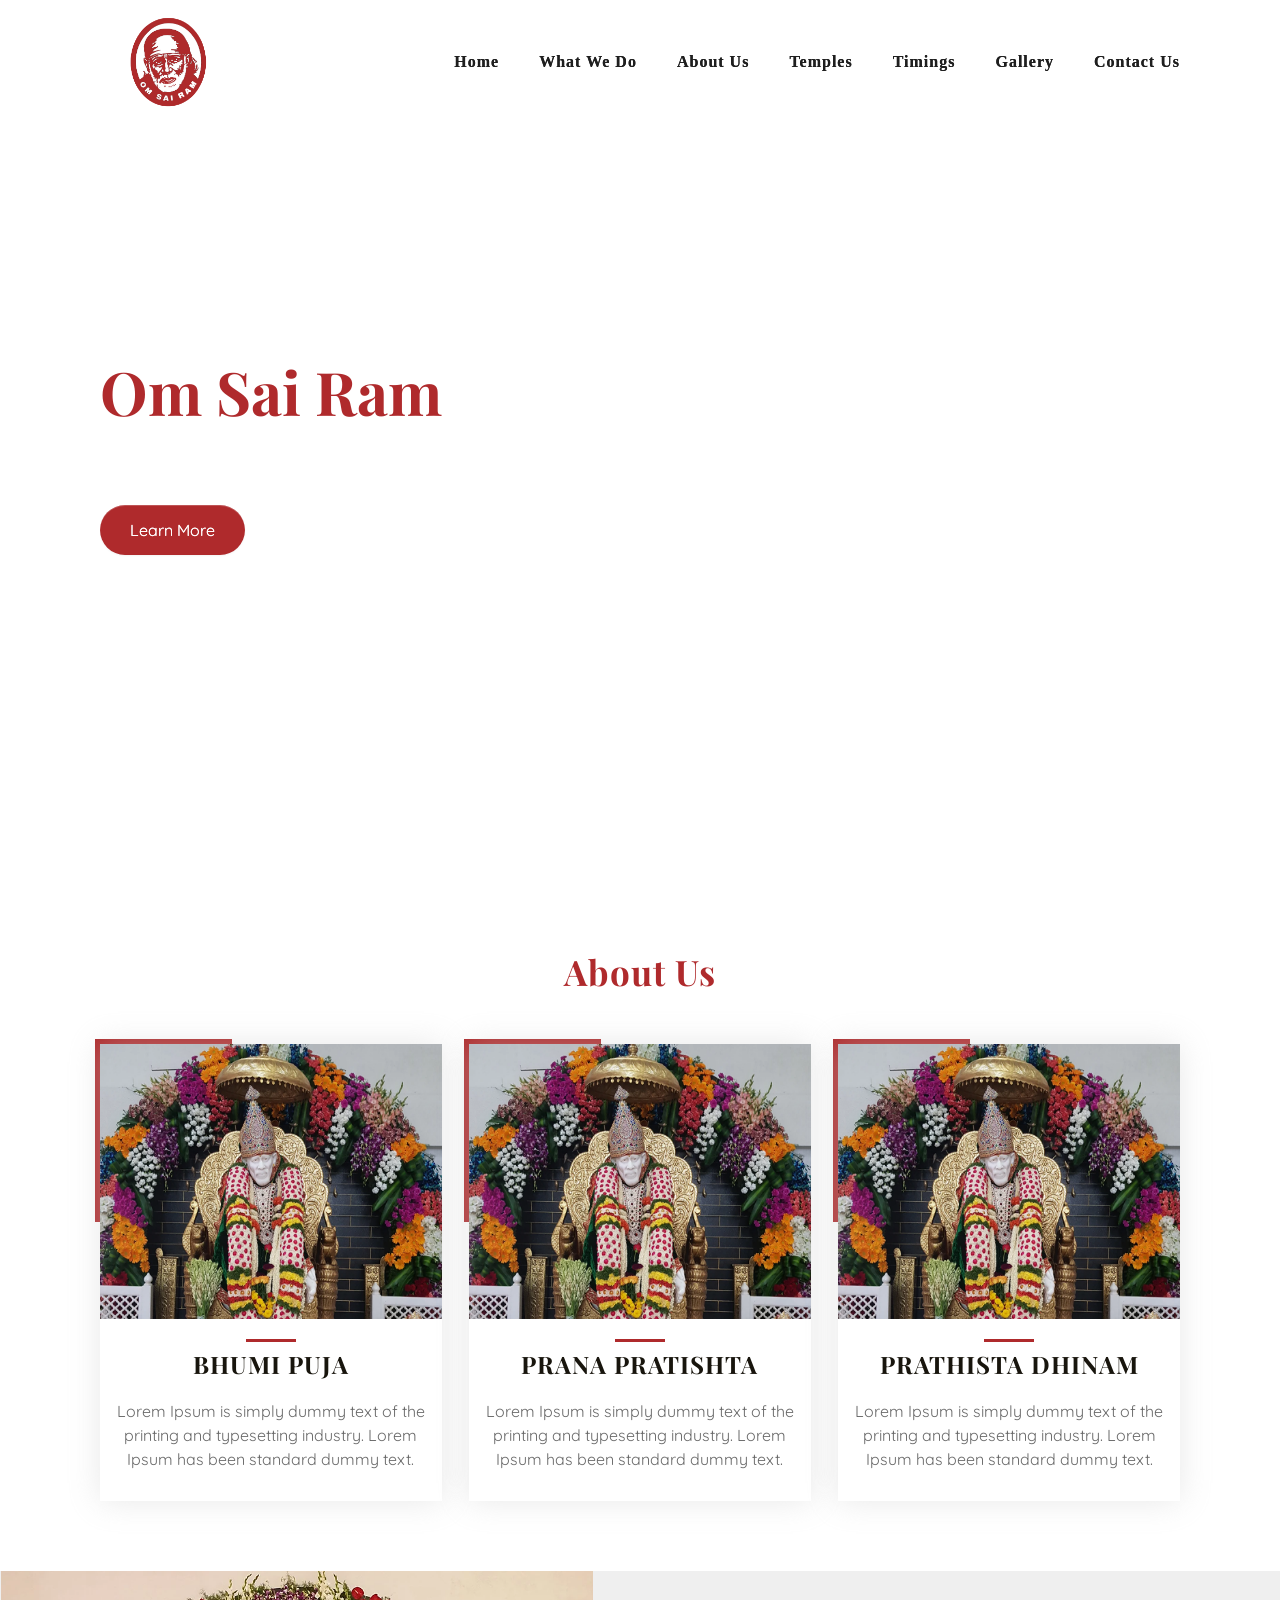
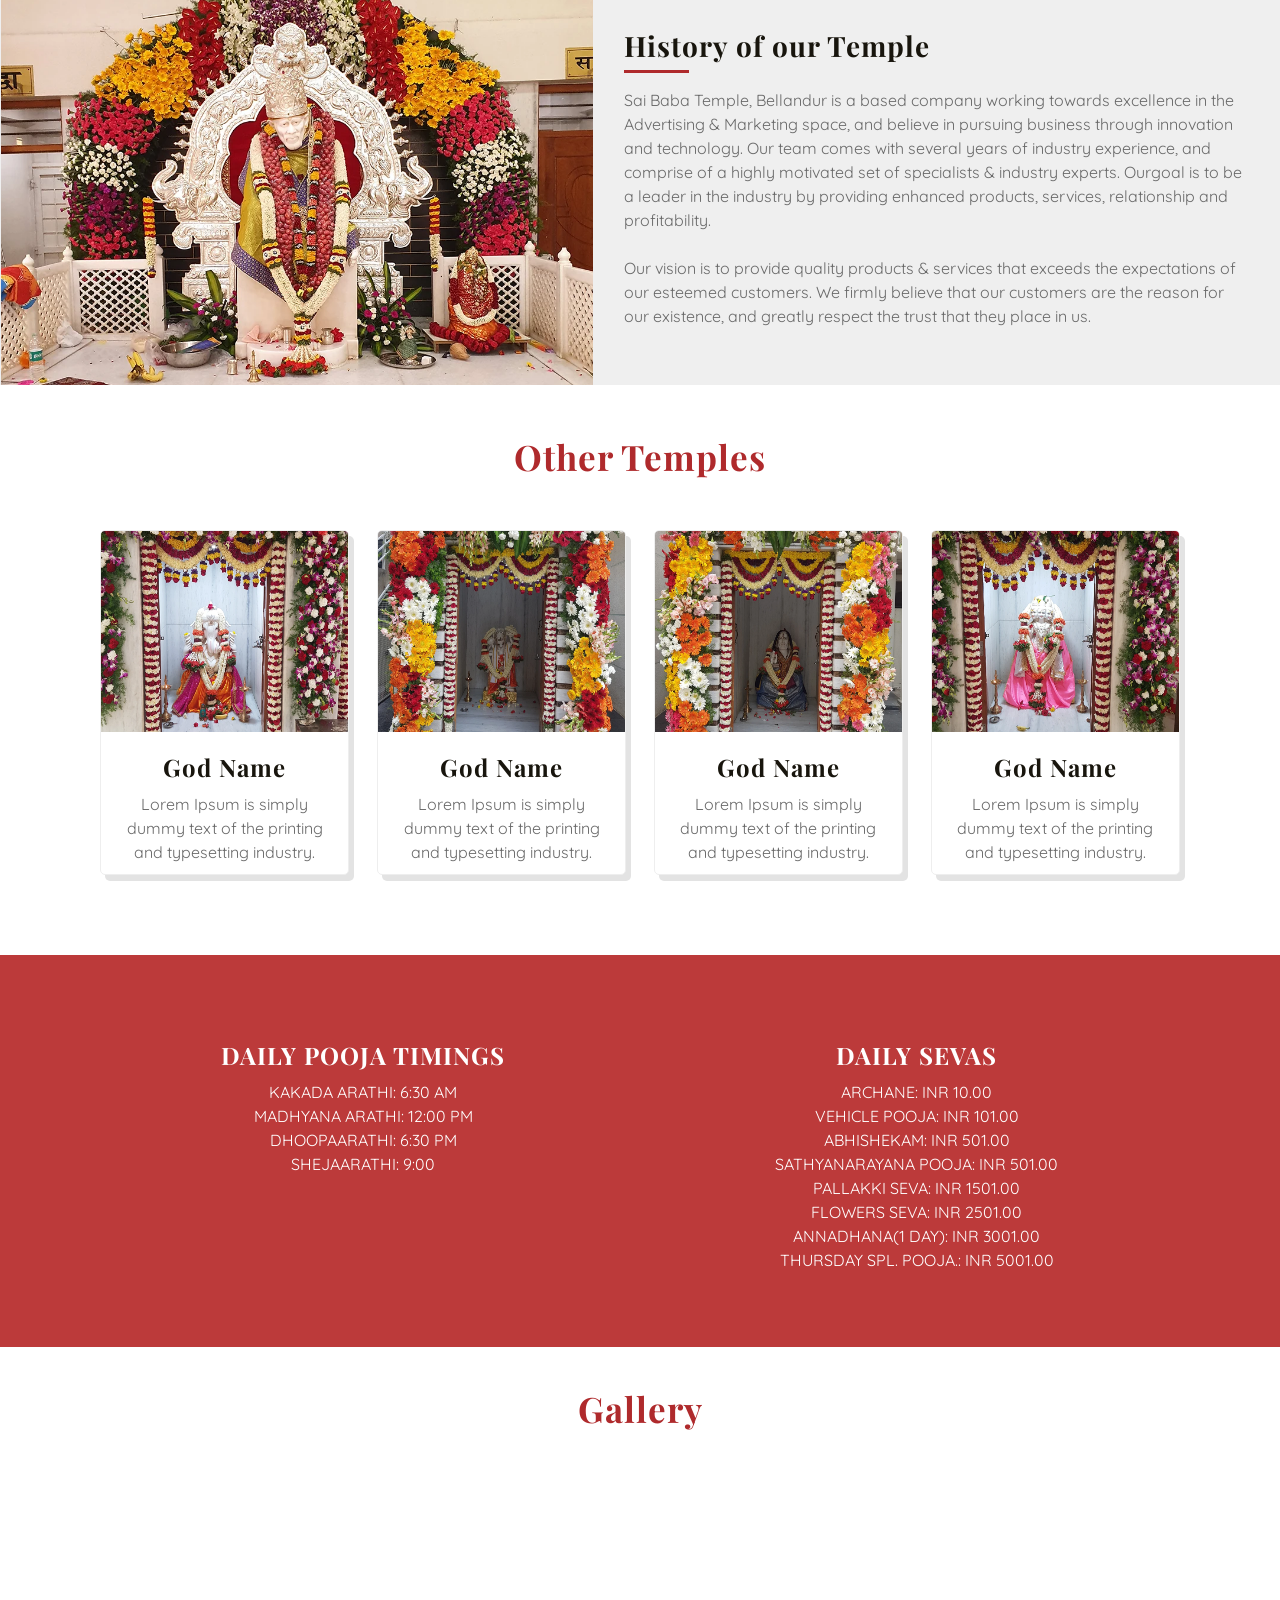
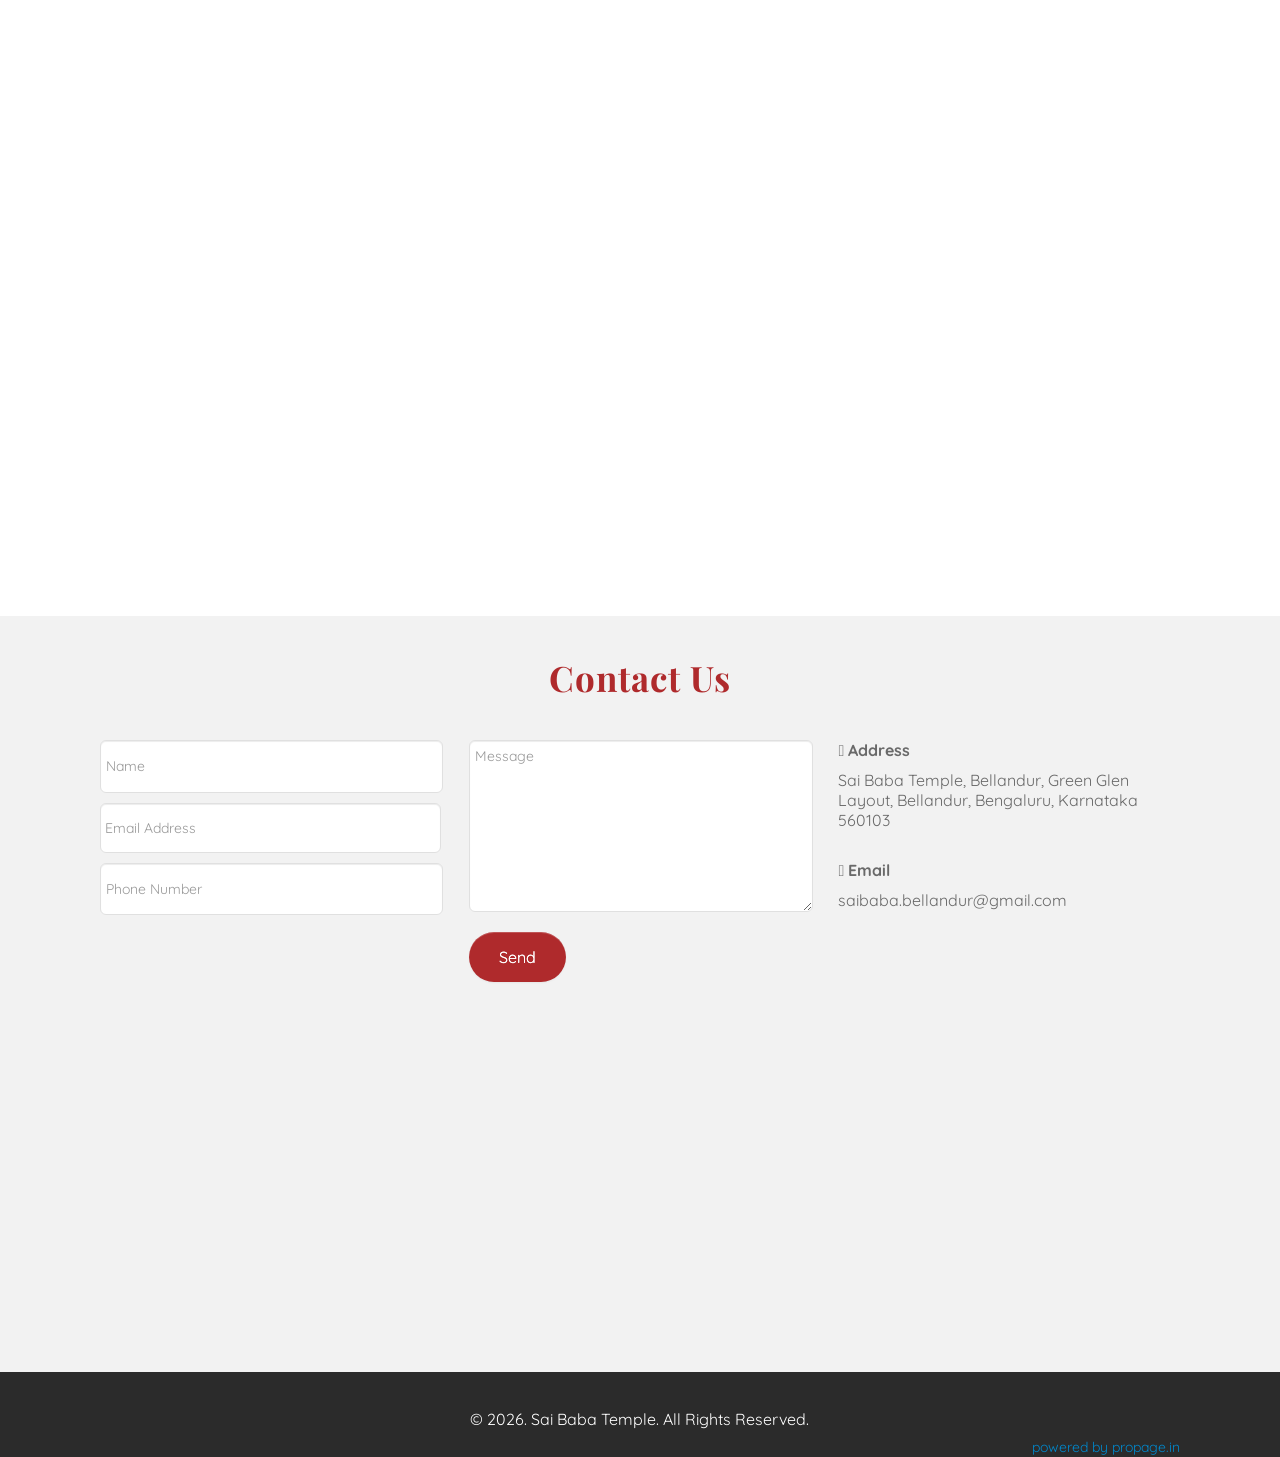
==== index.html @ dae40d94 "Update index.html and CSS files to enhance SEO and replace external resources with local assets. Add" ====
<!DOCTYPE html>
<html>
<head>
<meta content="text/html; charset=utf-8" http-equiv="Content-Type"/>
<meta content="width=device-width, initial-scale=1.0" name="viewport"/>
<meta content="true" name="HandheldFriendly"/>
<meta content="480" name="MobileOptimized"/>
<link href="https://fonts.googleapis.com/css2?family=Playfair+Display:ital,wght@0,400..900;1,400..900&amp;family=Quicksand:wght@300..700&amp;display=swap" rel="stylesheet"/><link href="css/923d7a12989d8629b2276bcb808c92b9.css" rel="stylesheet"/>
<link href="css/d09d646f062b67daeff66ff1410b63fc.css" rel="stylesheet"/>
<link href="css/097b057eb4fa8675bdd36108d6a55fb9.css" rel="stylesheet" type="text/css"/>
<link href="css/internal-styles.css" rel="stylesheet"/><style>/* Default fonts: Playfair Display for headings, Quicksand for body (change_default_fonts.py) */
body, html, .viamagusPageSettings, .viamagusPageSettings .viamagus-container { font-family: 'Quicksand', sans-serif; }
h1, h2, h3, h4, h5, h6,
.viamagus-heading1, .viamagus-heading2, .viamagus-heading3, .viamagus-section-heading { font-family: 'Playfair Display', serif; }</style>
<script src="js/afe09ede095ecb21a7d57d52891fbfe8.js" type="text/javascript">
</script>
<script src="js/20ebc5f4fff22d9c0b0df7a66b7d8c8a.js" type="text/javascript">
</script>
<script src="js/7b9a1dfa2ba7ebd6966eb4b5a2b8cccf.js" type="text/javascript">
</script>
<script src="js/969912c5e1cdd73b7812defd4dbd0119.js" type="text/javascript">
</script>
<script src="js/6432203ce192bdda9fff6890193487b5.js" type="text/javascript">
</script>
<script src="js/a626b42d5e9f3bebfd9624955f0d721b.js">
</script>
<script src="js/3e734a79111d3ae5022fadd97f4b4570.js">
</script>
<meta content="http://www.bellandursaibabatemple.com/home.html" property="og:url"/>
<script id="googleMapApiKey" src="js/faf9ce4e848522206b5c3043551fb2d7.js">
</script>
</head>
<body>
<script>
   function loadViaBkgImage(){ if($('.backstretch').length){ $.backstretch('destroy',false);}$.backstretch('https://e55caec5ae0481d628e1-c69879559c528e947a473828dbfef64f.ssl.cf1.rackcdn.com/1586879163923aboutimg1.jpeg',{sitebuilder:true}); }
  </script>
<div class="viamagusPageSettings">
<div class="viamagus-container">
<link href="css/097b057eb4fa8675bdd36108d6a55fb9.css" rel="stylesheet" type="text/css"/>
<div class="viamagus-component viamagus_header" data-component-name="Menu" data-sticky-header="true" id="viamagus_Menu_9574">
<div class="viamagus-component-bg-colour">
<div class="viamagus-component-content navbar navbar-inverse" style="padding-top: 0px; padding-bottom: 0px; padding-left: 100px; padding-right: 100px; font-family: Metrophobic">
<div class="navbar-inner" data-bkg-color="" data-transparent-menu-cover-mode="true">
<div class="viamagus-menu-top-row">
</div>
<div class="container menu-center">
<button class="btn btn-navbar" data-target=".nav-collapse" data-toggle="collapse" type="button">
<span class="icon-bar">
</span>
<span class="icon-bar">
</span>
<span class="icon-bar">
</span>
</button>
<div class="viamagus-business-logo" itemscope="" itemtype="http://schema.org/Organization">
<a class="brand" href="/" itemprop="url">
<img alt="logo" itemprop="logo" src="imgs/725dc669fc20253be00d013e9cd62bcd.webp" style="width: 140px"/>
</a>
</div>
<div class="collapse-center">
<div class="nav-collapse collapse">
<ul class="nav" id="menu-nav">
<li>
<a class="menulink" data-target=".nav-collapse" data-toggle="collapse" href="home.html#viamagus_Hero_Section_2915" style="font-size: 16px">
<i aria-hidden="true" class="">
</i>
              Home
             </a>
</li>
<li>
<a class="menulink" data-target=".nav-collapse" data-toggle="collapse" href="home.html#viamagus_Section_Title_9784" style="font-size: 16px">
<i aria-hidden="true" class="">
</i>
              What We Do
             </a>
</li>
<li>
<a class="menulink" data-target=".nav-collapse" data-toggle="collapse" href="home.html#viamagus_Image_Text_5750" style="font-size: 16px">
<i aria-hidden="true" class="">
</i>
              About Us
             </a>
</li>
<li>
<a class="menulink" data-target=".nav-collapse" data-toggle="collapse" href="home.html#viamagus_Section_Title_1664" style="font-size: 16px">
<i aria-hidden="true" class="">
</i>
              Temples
             </a>
</li>
<li>
<a class="menulink" data-target=".nav-collapse" data-toggle="collapse" href="home.html#viamagus_columngrid_5310" style="font-size: 16px">
              Timings
             </a>
</li>
<li>
<a class="menulink" data-target=".nav-collapse" data-toggle="collapse" href="home.html#viamagus_Section_Title_5853" style="font-size: 16px">
              Gallery
             </a>
</li>
<li>
<a class="menulink" data-target=".nav-collapse" data-toggle="collapse" href="home.html#viamagus_Section_Title_8032" style="font-size: 16px">
<i aria-hidden="true" class="">
</i>
              Contact Us
             </a>
</li>
</ul>
</div>
</div>
</div>
</div>
</div>
</div>
</div>
<section class="viamagus-component viamagus_landimg" data-bkg-as-cover="true" data-component-name="Hero Section" data-image-position="50" data-img-uri="https://e55caec5ae0481d628e1-c69879559c528e947a473828dbfef64f.ssl.cf1.rackcdn.com/1586685481269saibabahero.jpeg" data-portrait-img-uri="" data-show-scroll-down-arrow="false" data-type="background" id="viamagus_Hero_Section_2915" style="height: 100vh; background-position: 50% 50%; background-image: url('https://e55caec5ae0481d628e1-c69879559c528e947a473828dbfef64f.ssl.cf1.rackcdn.com/1586685481269saibabahero.jpeg')">
<div class="viamagus-component-bg-colour">
<div class="viamagus-component-content">
<div class="box-video">
<div class="row-fluid viamagus-hero-section-row">
<div class="displayTable">
<div class="displayTableCell">
<div class="span6" id="box-left">
<div class="hero">
<h1 class="viamagus-heading1 header-text large">
<div>
               Om Sai Ram
              </div>
</h1>
<h3 class="viamagus-heading3 tagline">
              ​Sai Baba Temple, Bellandur
             </h3>
<div class="viamagus-cart-button" style="text-align: left">
<a class="btn viamagus-button-default viamagus-button-" href="home.html#viamagus_Section_Title_9784" target="">
               Learn More
              </a>
</div>
</div>
</div>
<div class="span6" id="video-area">
<br/>
</div>
</div>
</div>
</div>
</div>
</div>
</div>
</section>
<div class="viamagus-component viamagus-section-header" data-bkg-image="" data-component-name="Section Title" id="viamagus_Section_Title_9784">
<div class="viamagus-component-bg-colour">
<div class="viamagus-component-content" style="padding-top: 40px; padding-bottom: 10px">
<div class="row-fluid">
<div class="span12">
<div class="title-page">
<h2 class="viamagus-section-heading title">
<div style="text-align: center">
            About Us
           </div>
</h2>
</div>
</div>
</div>
</div>
</div>
</div>
<section class="viamagus-component viamagus_circlimg" data-bkg-image="" data-component-name="columngrid" id="viamagus_columngrid_3665">
<div class="viamagus-component-bg-colour">
<div class="viamagus-component-content" style="padding-top: 30px; padding-bottom: 70px">
<div class="container-fluid">
<div class="row-fluid">
<div class="span4 columngridone">
<div class="image-alignment">
<img align="middle" alt="BHUMI PUJA" class="img-circle img-responsive why-section" data-original="https://e55caec5ae0481d628e1-c69879559c528e947a473828dbfef64f.ssl.cf1.rackcdn.com/1586879356950services.jpeg" src="imgs/a3e91d7fe15217e3c6a0d7b3383c41e5.webp" style="height: 275px; margin: auto; display: block"/>
</div>
<div class="columngrid-desc fixedImgAlignmnetFixed">
<div>
<h2 class="viamagus-heading2">
<div style="text-align: center">
              BHUMI PUJA
             </div>
</h2>
<div class="viamagus-paragraph">
<div style="text-align: center">
              Lorem Ipsum is simply dummy text of the printing and typesetting industry. Lorem Ipsum has been standard dummy text.
             </div>
</div>
</div>
</div>
<div style="clear: both">
</div>
</div>
<div class="span4 columngridtwo">
<div class="image-alignment">
<img align="middle" alt="PRANA PRATISHTA" class="img-circle img-responsive why-section" data-original="https://e55caec5ae0481d628e1-c69879559c528e947a473828dbfef64f.ssl.cf1.rackcdn.com/1586879356950services.jpeg" src="imgs/a3e91d7fe15217e3c6a0d7b3383c41e5.webp" style="height: 275px; margin: auto; display: block"/>
</div>
<div class="columngrid-desc fixedImgAlignmnetFixed">
<div>
<h2 class="viamagus-heading2">
<div style="text-align: center">
              PRANA PRATISHTA
             </div>
</h2>
<div class="viamagus-paragraph">
<div style="text-align: center">
              Lorem Ipsum is simply dummy text of the printing and typesetting industry. Lorem Ipsum has been standard dummy text.
             </div>
</div>
</div>
</div>
<div style="clear: both">
</div>
</div>
<div class="span4 columngridthree">
<div class="image-alignment">
<img align="middle" alt="PRATHISTA DHINAM" class="img-circle img-responsive why-section" data-original="https://e55caec5ae0481d628e1-c69879559c528e947a473828dbfef64f.ssl.cf1.rackcdn.com/1586879356950services.jpeg" src="imgs/a3e91d7fe15217e3c6a0d7b3383c41e5.webp" style="height: 275px; margin: auto; display: block"/>
</div>
<div class="columngrid-desc fixedImgAlignmnetFixed">
<div>
<h2 class="viamagus-heading2">
<div style="text-align: center">
              PRATHISTA DHINAM
             </div>
</h2>
<div class="viamagus-paragraph">
<div style="text-align: center">
              Lorem Ipsum is simply dummy text of the printing and typesetting industry. Lorem Ipsum has been standard dummy text.
             </div>
</div>
</div>
</div>
<div style="clear: both">
</div>
</div>
</div>
</div>
<div class="clearfix">
</div>
</div>
</div>
</section>
<div class="viamagus-component viamagus-image-text container-fluid" data-bkg-image="" data-component-name="Image Text" id="viamagus_Image_Text_5750">
<div class="viamagus-component-bg-colour" style="background-color: rgba(239,239,239,1)">
<div class="viamagus-component-content" style="padding-top: 0px; padding-bottom: 0px">
<div class="row-fluid">
<div class="featurette">
<div class="viamagus-img-txt-split row-fluid">
<div class="span6 pull-left" style="display: table">
<div class="img-container" style="text-align: center; vertical-align: middle; display: table-cell">
<img alt="History of our Temple" class="featurette-image" data-original="https://e55caec5ae0481d628e1-c69879559c528e947a473828dbfef64f.ssl.cf1.rackcdn.com/1586879114297aboutimg.jpeg" src="imgs/3e99f4707acb08a297789948e712a85c.webp" style="width: 95%"/>
</div>
</div>
<div class="span6 txt-container" style="display: table">
<span class="txt-container-vertical-alignment" style="display: table-cell; vertical-align: middle">
<h2 class="viamagus-heading2 featurette-heading">
<span style="font-size: 28px">
              History of our Temple
             </span>
</h2>
<div class="lead viamagus-paragraph">
             Sai Baba Temple, Bellandur is a based company working towards excellence in the Advertising &amp; Marketing space, and believe in pursuing business through innovation and technology. Our team comes with several years of industry experience, and comprise of a highly motivated set of specialists &amp; industry experts. Ourgoal is to be a leader in the industry by providing enhanced products, services, relationship and profitability.
             <br/>
<br/>
             Our vision is to provide quality products &amp; services that exceeds the expectations of our esteemed customers. We firmly believe that our customers are the reason for our existence, and greatly respect the trust that they place in us.
            </div>
</span>
</div>
</div>
</div>
</div>
</div>
</div>
</div>
<div class="viamagus-component viamagus-section-header" data-bkg-image="" data-component-name="Section Title" id="viamagus_Section_Title_1664">
<div class="viamagus-component-bg-colour">
<div class="viamagus-component-content" style="padding-top: 40px; padding-bottom: 10px">
<div class="row-fluid">
<div class="span12">
<div class="title-page">
<h2 class="viamagus-section-heading title">
<div style="text-align: center">
            Other Temples
           </div>
</h2>
</div>
</div>
</div>
</div>
</div>
</div>
<section class="viamagus-component viamagus_circlimg" data-bkg-image="" data-component-name="columngrid" id="viamagus_columngrid_5024">
<div class="viamagus-component-bg-colour">
<div class="viamagus-component-content" style="padding-top: 31px; padding-bottom: 80px">
<div class="container-fluid">
<div class="row-fluid">
<div class="span3 columngridone" style="background: rgba(255,255,255,1)">
<div class="image-alignment">
<img align="middle" alt="God Name" class="img-circle img-responsive why-section" data-original="https://e55caec5ae0481d628e1-c69879559c528e947a473828dbfef64f.ssl.cf1.rackcdn.com/1586879375090services3.jpeg" src="imgs/a477bfcaa5c052fa91db946854c84773.webp" style="height: 201px; margin: auto; display: block"/>
</div>
<div class="columngrid-desc fixedImgAlignmnetFixed">
<div style="padding: 10px">
<h2 class="viamagus-heading2">
<div style="text-align: center">
              God Name
             </div>
</h2>
<div class="viamagus-paragraph">
<div style="text-align: center">
              Lorem Ipsum is simply dummy text of the printing and typesetting industry.
             </div>
</div>
</div>
</div>
<div style="clear: both">
</div>
</div>
<div class="span3 columngridtwo" style="background: rgba(255,255,255,1)">
<div class="image-alignment">
<img align="middle" alt="God Name" class="img-circle img-responsive why-section" data-original="https://e55caec5ae0481d628e1-c69879559c528e947a473828dbfef64f.ssl.cf1.rackcdn.com/1586879262053service1.jpeg" src="imgs/3e11f9ff8091a4a6d6fcbd1024d3a4b2.webp" style="height: 201px; margin: auto; display: block"/>
</div>
<div class="columngrid-desc fixedImgAlignmnetFixed">
<div style="padding: 10px">
<h2 class="viamagus-heading2">
<div style="text-align: center">
              God Name
             </div>
</h2>
<div class="viamagus-paragraph">
<div style="text-align: center">
              Lorem Ipsum is simply dummy text of the printing and typesetting industry.
             </div>
</div>
</div>
</div>
<div style="clear: both">
</div>
</div>
<div class="span3 columngridthree" style="background: rgba(255,255,255,1)">
<div class="image-alignment">
<img align="middle" alt="God Name" class="img-circle img-responsive why-section" data-original="https://e55caec5ae0481d628e1-c69879559c528e947a473828dbfef64f.ssl.cf1.rackcdn.com/1586879302081service2.jpeg" src="imgs/0845cc7630c1230649e655ca9146a8d1.webp" style="height: 201px; margin: auto; display: block"/>
</div>
<div class="columngrid-desc fixedImgAlignmnetFixed">
<div style="padding: 10px">
<h2 class="viamagus-heading2">
<div style="text-align: center">
              God Name
             </div>
</h2>
<div class="viamagus-paragraph">
<div style="text-align: center">
              Lorem Ipsum is simply dummy text of the printing and typesetting industry.
             </div>
</div>
</div>
</div>
<div style="clear: both">
</div>
</div>
<div class="span3 columngridfour" style="background: rgba(255,255,255,1)">
<div class="image-alignment">
<img align="middle" alt="God Name" class="img-circle img-responsive why-section" data-original="https://e55caec5ae0481d628e1-c69879559c528e947a473828dbfef64f.ssl.cf1.rackcdn.com/1586879337889service4.jpeg" src="imgs/45220207471f410197b98f177366ec81.webp" style="height: 201px; margin: auto; display: block"/>
</div>
<div class="columngrid-desc fixedImgAlignmnetFixed">
<div style="padding: 10px">
<h2 class="viamagus-heading2">
<div style="text-align: center">
              God Name
             </div>
</h2>
<div class="viamagus-paragraph">
<div style="text-align: center">
              Lorem Ipsum is simply dummy text of the printing and typesetting industry.
             </div>
</div>
</div>
</div>
<div style="clear: both">
</div>
</div>
</div>
</div>
<div class="clearfix">
</div>
</div>
</div>
</section>
<section class="viamagus-component viamagus_circlimg viamagus-background" data-bkg-image="https://e55caec5ae0481d628e1-c69879559c528e947a473828dbfef64f.ssl.cf1.rackcdn.com/1586886857134patternedmarooncolorpresentationpowerpoint.jpeg" data-component-name="columngrid" id="viamagus_columngrid_5310">
<div class="viamagus-component-bg-colour" style="background-color: rgba(178,16,16,0.8)">
<div class="viamagus-component-content" style="padding-top: 60px; padding-bottom: 60px">
<div class="container-fluid">
<div class="row-fluid">
<div class="span6 columngridone">
<div class="image-alignment">
</div>
<div class="columngrid-desc fixedImgAlignmnetFixed">
<div>
<h2 class="viamagus-heading2">
<div style="text-align: center">
<span style="color: #FFFFFF">
               DAILY POOJA TIMINGS
              </span>
</div>
</h2>
<div class="viamagus-paragraph">
<div style="text-align: center">
<span style="color: #FFFFFF">
               KAKADA ARATHI: 6:30 AM
               <br/>
               MADHYANA ARATHI: 12:00 PM
               <br/>
               DHOOPAARATHI: 6:30 PM
               <br/>
               SHEJAARATHI: 9:00
              </span>
</div>
</div>
</div>
</div>
<div style="clear: both">
</div>
</div>
<div class="span6 columngridtwo">
<div class="image-alignment">
</div>
<div class="columngrid-desc fixedImgAlignmnetFixed">
<div>
<h2 class="viamagus-heading2">
<div style="text-align: center">
<span style="color: #FFFFFF">
               DAILY SEVAS
              </span>
</div>
</h2>
<div class="viamagus-paragraph">
<div style="text-align: center">
<span style="color: #FFFFFF">
               ARCHANE: INR 10.00
               <br/>
               VEHICLE POOJA: INR 101.00
               <br/>
               ABHISHEKAM: INR 501.00
               <br/>
               SATHYANARAYANA POOJA: INR 501.00
               <br/>
               PALLAKKI SEVA: INR 1501.00
               <br/>
               FLOWERS SEVA: INR 2501.00
               <br/>
               ANNADHANA(1 DAY): INR 3001.00
               <br/>
               THURSDAY SPL. POOJA.: INR 5001.00
              </span>
</div>
</div>
</div>
</div>
<div style="clear: both">
</div>
</div>
</div>
</div>
<div class="clearfix">
</div>
</div>
</div>
</section>
<div class="viamagus-component viamagus-section-header" data-bkg-image="" data-component-name="Section Title" id="viamagus_Section_Title_5853">
<div class="viamagus-component-bg-colour">
<div class="viamagus-component-content" style="padding-top: 30px; padding-bottom: 10px">
<div class="row-fluid">
<div class="span12">
<div class="title-page">
<h2 class="viamagus-section-heading title">
<div style="text-align: center">
            Gallery
           </div>
</h2>
</div>
</div>
</div>
</div>
</div>
</div>
<div class="viamagus-component viamagus-grid-gallery-container" id="viamagus_Grid_gallery_3252" style="display: none">
<div class="viamagus-component-bg-colour">
<div class="viamagus-component-content" style="padding-left: 100px; padding-right: 100px; padding-top: 20px; padding-bottom: 50px">
<div class="viamagus-grid-gallery" data-component-id="viamagus_Grid_gallery_3252" data-enable-lightbox="true" data-font-style="" data-imagemargin="10" data-item-info-popup="false" data-layoutmode="grid" data-noofcolumns="3" data-noofcolumns-mobile="1" data-square-thumb="true" id="viamagus-grid-gallery42">
<div class="viamagus-grid-item viamagus-grid" data-layout="grid" data-original="https://e55caec5ae0481d628e1-c69879559c528e947a473828dbfef64f.ssl.cf1.rackcdn.com/1586879114297aboutimg.jpeg" data-type="image" title="">
<div class="grid-item-content" style="background-image: url('https://e55caec5ae0481d628e1-c69879559c528e947a473828dbfef64f.ssl.cf1.rackcdn.com/1586879114297aboutimg.jpeg')">
<a href="https://e55caec5ae0481d628e1-c69879559c528e947a473828dbfef64f.ssl.cf1.rackcdn.com/1586879114297aboutimg.jpeg">
<img alt="" src="imgs/3e99f4707acb08a297789948e712a85c.webp" style="width: 0px; height: 0px"/>
<div id="mask" style="height: 200px">
</div>
</a>
</div>
</div>
<div class="viamagus-grid-item viamagus-grid" data-layout="grid" data-original="https://e55caec5ae0481d628e1-c69879559c528e947a473828dbfef64f.ssl.cf1.rackcdn.com/1586879262053service1.jpeg" data-type="image" title="">
<div class="grid-item-content" style="background-image: url('https://e55caec5ae0481d628e1-c69879559c528e947a473828dbfef64f.ssl.cf1.rackcdn.com/1586879262053service1.jpeg')">
<a href="https://e55caec5ae0481d628e1-c69879559c528e947a473828dbfef64f.ssl.cf1.rackcdn.com/1586879262053service1.jpeg">
<img alt="" src="imgs/3e11f9ff8091a4a6d6fcbd1024d3a4b2.webp" style="width: 0px; height: 0px"/>
<div id="mask" style="height: 200px">
</div>
</a>
</div>
</div>
<div class="viamagus-grid-item viamagus-grid" data-layout="grid" data-original="https://e55caec5ae0481d628e1-c69879559c528e947a473828dbfef64f.ssl.cf1.rackcdn.com/1586879302081service2.jpeg" data-type="image" title="">
<div class="grid-item-content" style="background-image: url('https://e55caec5ae0481d628e1-c69879559c528e947a473828dbfef64f.ssl.cf1.rackcdn.com/1586879302081service2.jpeg')">
<a href="https://e55caec5ae0481d628e1-c69879559c528e947a473828dbfef64f.ssl.cf1.rackcdn.com/1586879302081service2.jpeg">
<img alt="" src="imgs/0845cc7630c1230649e655ca9146a8d1.webp" style="width: 0px; height: 0px"/>
<div id="mask" style="height: 200px">
</div>
</a>
</div>
</div>
<div class="viamagus-grid-item viamagus-grid" data-layout="grid" data-original="https://e55caec5ae0481d628e1-c69879559c528e947a473828dbfef64f.ssl.cf1.rackcdn.com/1586879337889service4.jpeg" data-type="image" title="">
<div class="grid-item-content" style="background-image: url('https://e55caec5ae0481d628e1-c69879559c528e947a473828dbfef64f.ssl.cf1.rackcdn.com/1586879337889service4.jpeg')">
<a href="https://e55caec5ae0481d628e1-c69879559c528e947a473828dbfef64f.ssl.cf1.rackcdn.com/1586879337889service4.jpeg">
<img alt="" src="imgs/45220207471f410197b98f177366ec81.webp" style="width: 0px; height: 0px"/>
<div id="mask" style="height: 200px">
</div>
</a>
</div>
</div>
<div class="viamagus-grid-item viamagus-grid" data-layout="grid" data-original="https://e55caec5ae0481d628e1-c69879559c528e947a473828dbfef64f.ssl.cf1.rackcdn.com/1586879356950services.jpeg" data-type="image" title="">
<div class="grid-item-content" style="background-image: url('https://e55caec5ae0481d628e1-c69879559c528e947a473828dbfef64f.ssl.cf1.rackcdn.com/1586879356950services.jpeg')">
<a href="https://e55caec5ae0481d628e1-c69879559c528e947a473828dbfef64f.ssl.cf1.rackcdn.com/1586879356950services.jpeg">
<img alt="" src="imgs/a3e91d7fe15217e3c6a0d7b3383c41e5.webp" style="width: 0px; height: 0px"/>
<div id="mask" style="height: 200px">
</div>
</a>
</div>
</div>
<div class="viamagus-grid-item viamagus-grid" data-layout="grid" data-original="https://e55caec5ae0481d628e1-c69879559c528e947a473828dbfef64f.ssl.cf1.rackcdn.com/1586879375090services3.jpeg" data-type="image" title="">
<div class="grid-item-content" style="background-image: url('https://e55caec5ae0481d628e1-c69879559c528e947a473828dbfef64f.ssl.cf1.rackcdn.com/1586879375090services3.jpeg')">
<a href="https://e55caec5ae0481d628e1-c69879559c528e947a473828dbfef64f.ssl.cf1.rackcdn.com/1586879375090services3.jpeg">
<img alt="" src="imgs/a477bfcaa5c052fa91db946854c84773.webp" style="width: 0px; height: 0px"/>
<div id="mask" style="height: 200px">
</div>
</a>
</div>
</div>
</div>
</div>
</div>
</div>
<div class="viamagus-component viamagus-section-header" data-bkg-image="" data-component-name="Section Title" id="viamagus_Section_Title_8032">
<div class="viamagus-component-bg-colour" style="background-color: rgba(242,242,242,1)">
<div class="viamagus-component-content" style="padding-top: 30px; padding-bottom: 10px">
<div class="row-fluid">
<div class="span12">
<div class="title-page">
<h2 class="viamagus-section-heading title">
<div style="text-align: center">
            Contact Us
           </div>
</h2>
</div>
</div>
</div>
</div>
</div>
</div>
<div class="viamagus-component viamagus_contact viamagus_contact-form viamagus-paragraph" data-bkg-image="" data-component-name="Contact Form" id="viamagus_Contact_Form_3486">
<div class="viamagus-component-bg-colour" style="background-color: rgba(242,242,242,1)">
<div class="viamagus-component-content">
<form class="form-horizontal">
<div class="row-fluid form-container">
<div class="span4">
<p class="contact-name">
<input id="customerName" name="name" placeholder="Name" required="" type="text" value=""/>
</p>
<p class="contact-email">
<input id="customerEmail" name="email" placeholder="Email Address" required="" type="email" value=""/>
</p>
<p class="contact-email">
<input id="customerPhone" name="text" placeholder="Phone Number" type="text" value=""/>
</p>
</div>
<div class="span4">
<div class="vm-form-control">
<p class="contact-message">
<textarea cols="40" id="customerMessage" name="message" placeholder="Message" required="" rows="8"></textarea>
</p>
</div>
<div class="contact-submit">
<div class="button-align" style="text-align: left">
<input class="btn viamagus-button-default viamagus-button-" type="submit" value="Send"/>
</div>
</div>
</div>
<div class="span4 viamagus-contact-form-address">
<div class="viamagus-form-alignment" itemscope="" itemtype="https://schema.org/PostalAddress">
<ul>
<li>
<p>
<i class="fa fa-map-marker">
</i>
<b>
               Address
              </b>
</p>
<div id="customerAddress" itemprop="streetAddress">
              Sai Baba Temple, Bellandur, Green Glen Layout, Bellandur, Bengaluru, Karnataka 560103
             </div>
<br/>
<p>
</p>
</li>
<li>
<p>
<i class="fa fa-envelope">
</i>
<b>
               Email
              </b>
</p>
<div class="viamagus-customer-email">
<a href="mailto:saibaba.bellandur@gmail.com" itemprop="email" target="_top">
               saibaba.bellandur@gmail.com
              </a>
</div>
<p>
</p>
</li>
</ul>
</div>
</div>
<div id="response">
</div>
</div>
</form>
</div>
</div>
</div>
<div class="viamagus-component viamagus_contact viamagus-paragraph viamagus_contact-address viamagus-google-map" data-bkg-image="" data-component-name="Contact Map" data-google-map-style="default" id="viamagus_Address_2101">
<div class="viamagus-component-bg-colour" style="background-color: rgba(242,242,242,1)">
<div class="viamagus-component-content">
<div class="row-fluid">
<div class="span12">
<div class="viamagus-google-address" style="display: none">
          Sai Baba Temple, Bellandur, Green Glen Layout, Bellandur, Bengaluru, Karnataka 560103
         </div>
<div class="map" style="position: relative !important; height: 300px">
<div class="viamagus-google-map-canvas" style="height: 300px">
</div>
<div class="viamagus-google-latlng" style="display: none">
           {"lat":12.928032,"lng":77.672208}
          </div>
<input class="viamagus-google-mapzoom" id="addressPickerZoom" name="addressPickerZoom" type="hidden" value="16"/>
</div>
</div>
</div>
</div>
</div>
</div>
<div class="viamagus-component viamagus-spacer">
<div class="viamagus-component-bg-colour" style="background-color: rgba(242,242,242,1); height: 30px">
</div>
</div>
<footer class="viamagus-component viamagus_footer" data-bkg-image="" data-component-name="Footer" id="viamagus_Footer_5152">
<div class="viamagus-component-bg-colour" style="background: rgba(43,43,43,1)">
<div class="viamagus-component-content">
<div class="row-fluid viamagus-paragraph">
<div class="span3">
</div>
<div class="span6">
<div class="copyright-center">
<span style="color: #FFFFFF">
           © 2026. Sai Baba Temple. All Rights Reserved.
          </span>
</div>
</div>
<div class="span3">
<div class="socials-right">
</div>
</div>
</div>
<div class="row-fluid">
<div id="logo">
<a class="external" href="https://propage.in" id="goUp" style="float: right" target="_blank" title="propage.in">powered by propage.in</a>
</div>
</div>
</div>
</div>
</footer>
</div>
</div>
<script src="js/2d62c5e761d3e1992478716162667ce5.js">
</script>
<script src="js/3f434054cfbcb9efddefc25bf53a0b2b.js">
</script>
<script src="js/024c2427a07d4754d082b32ff6f47796.js">
</script>
<script src="js/aeea5981f09059b3304ead8b513e8042.js">
</script>
<script src="js/425f5d74616f0950ab7f6aa8a2ba3011.js">
</script>
<script src="js/f17632f1cc1088a1c285f0d8e9cedde0.js">
</script>
<script src="js/5cd7f03eb032ff5d1a79d9daad244677.js">
</script>
<script src="js/61ce9c6e209c2c6687f8b2e0bb0fa78f.js">
</script>
<script src="js/e83b51d598b2a45483252c3be82d77b0.js">
</script>
<script src="js/bd271374cbdbf6b93a861a0d1da4d44b.js">
</script>
<script src="js/2d36e9fa24b491802cf18f39a308190c.js">
</script>
<script src="js/d2a524fa5eb75b486a06e4ccd15439a7.js">
</script>
<script src="js/f5b6708cffe7c1147c483017fbec7d58.js">
</script>
<script src="js/027151cf1be95681de1b467942001858.js">
</script>
<script src="js/328ee378638a24926abf5dec969f9194.js" type="text/javascript">
</script>
<script src="js/d1ec9a5167f878e894e5532ac741f0dd.js" type="text/javascript">
</script>
<script src="js/7d7d8ec406a653220337bde42ddcd998.js" type="text/javascript">
</script>
<script src="js/56848c032b05f79a1c67ea6d7b451252.js" type="text/javascript">
</script>
<script src="js/c0a73d949973f41fdb7cb5098a95c51d.js" type="text/javascript">
</script>
<script src="js/4a184d88eb9269b7dbce11b716f40379.js" type="text/javascript">
</script>
<script>
   $(function() {	Viamagus_Website_Loader._init();	Viamagus_Form_Loader._init();});
  </script>
</body>
</html>
---- css/923d7a12989d8629b2276bcb808c92b9.css ----
/*bootstrap.min.css Starts Here*/
/*!
 * Bootstrap v2.3.1
 *
 * Copyright 2012 Twitter, Inc
 * Licensed under the Apache License v2.0
 * http://www.apache.org/licenses/LICENSE-2.0
 *
 * Designed and built with all the love in the world @twitter by @mdo and @fat.
 */.clearfix{*zoom:1}
.clearfix:before,.clearfix:after{display:table;line-height:0;content:""}
.clearfix:after{clear:both}
.hide-text{font:0/0 a;color:transparent;text-shadow:none;background-color:transparent;border:0}
.input-block-level{display:block;width:100%;min-height:30px;-webkit-box-sizing:border-box;-moz-box-sizing:border-box;box-sizing:border-box}article,aside,details,figcaption,figure,footer,header,hgroup,nav,section{display:block}audio,canvas,video{display:inline-block;*display:inline;*zoom:1}audio:not([controls]){display:none}html{font-size:100%;-webkit-text-size-adjust:100%;-ms-text-size-adjust:100%}a:focus{outline:thin dotted #333;outline:5px auto -webkit-focus-ring-color;outline-offset:-2px}a:hover,a:active{outline:0}sub,sup{position:relative;font-size:75%;line-height:0;vertical-align:baseline}sup{top:-0.5em}sub{bottom:-0.25em}img{width:auto\9;height:auto;max-width:100%;vertical-align:middle;border:0;-ms-interpolation-mode:bicubic}#map_canvas img,.google-maps img{max-width:none}button,input,select,textarea{margin:0;font-size:100%;vertical-align:middle}button,input{*overflow:visible;line-height:normal}button::-moz-focus-inner,input::-moz-focus-inner{padding:0;border:0}button,html input[type="button"],input[type="reset"],input[type="submit"]{cursor:pointer;-webkit-appearance:button}label,select,button,input[type="button"],input[type="reset"],input[type="submit"],input[type="radio"],input[type="checkbox"]{cursor:pointer}input[type="search"]{-webkit-box-sizing:content-box;-moz-box-sizing:content-box;box-sizing:content-box;-webkit-appearance:textfield}input[type="search"]::-webkit-search-decoration,input[type="search"]::-webkit-search-cancel-button{-webkit-appearance:none}textarea{overflow:auto;vertical-align:top}@media print{*{color:#000!important;text-shadow:none!important;background:transparent!important;box-shadow:none!important}a,a:visited{text-decoration:underline}a[href]:after{content:" (" attr(href) ")"}abbr[title]:after{content:" (" attr(title) ")"}
.ir a:after,a[href^="javascript:"]:after,a[href^="#"]:after{content:""}pre,blockquote{border:1px solid #999;page-break-inside:avoid}thead{display:table-header-group}tr,img{page-break-inside:avoid}img{max-width:100%!important}@page{margin:.5cm}p,h2,h3{orphans:3;widows:3}h2,h3{page-break-after:avoid}}body{margin:0;font-family:"Helvetica Neue",Helvetica,Arial,sans-serif;font-size:14px;line-height:20px;color:#333;background-color:#fff}a{color:#08c;text-decoration:none}a:hover,a:focus{color:#005580;text-decoration:underline}
.img-rounded{-webkit-border-radius:6px;-moz-border-radius:6px;border-radius:6px}
.img-polaroid{padding:4px;background-color:#fff;border:1px solid #ccc;border:1px solid rgba(0,0,0,0.2);-webkit-box-shadow:0 1px 3px rgba(0,0,0,0.1);-moz-box-shadow:0 1px 3px rgba(0,0,0,0.1);box-shadow:0 1px 3px rgba(0,0,0,0.1)}
.img-circle{-webkit-border-radius:500px;-moz-border-radius:500px;border-radius:500px}
.row{margin-left:-20px;*zoom:1}
.row:before,.row:after{display:table;line-height:0;content:""}
.row:after{clear:both}[class*="span"]{float:left;min-height:1px;margin-left:20px}
.container,.navbar-static-top .container,.navbar-fixed-top .container,.navbar-fixed-bottom .container{width:940px}
.span12{width:940px}
.span11{width:860px}
.span10{width:780px}
.span9{width:700px}
.span8{width:620px}
.span7{width:540px}
.span6{width:460px}
.span5{width:380px}
.span4{width:300px}
.span3{width:220px}
.span2{width:140px}
.span1{width:60px}
.offset12{margin-left:980px}
.offset11{margin-left:900px}
.offset10{margin-left:820px}
.offset9{margin-left:740px}
.offset8{margin-left:660px}
.offset7{margin-left:580px}
.offset6{margin-left:500px}
.offset5{margin-left:420px}
.offset4{margin-left:340px}
.offset3{margin-left:260px}
.offset2{margin-left:180px}
.offset1{margin-left:100px}
.row-fluid{width:100%;*zoom:1}
.row-fluid:before,.row-fluid:after{display:table;line-height:0;content:""}
.row-fluid:after{clear:both}
.row-fluid [class*="span"]{display:block;float:left;width:100%;min-height:30px;margin-left:2.127659574468085%;*margin-left:2.074468085106383%;-webkit-box-sizing:border-box;-moz-box-sizing:border-box;box-sizing:border-box}
.row-fluid [class*="span"]:first-child{margin-left:0}
.row-fluid .controls-row [class*="span"]+[class*="span"]{margin-left:2.127659574468085%}
.row-fluid .span12{width:100%;*width:99.94680851063829%}
.row-fluid .span11{width:91.48936170212765%;*width:91.43617021276594%}
.row-fluid .span10{width:82.97872340425532%;*width:82.92553191489361%}
.row-fluid .span9{width:74.46808510638297%;*width:74.41489361702126%}
.row-fluid .span8{width:65.95744680851064%;*width:65.90425531914893%}
.row-fluid .span7{width:57.44680851063829%;*width:57.39361702127659%}
.row-fluid .span6{width:48.93617021276595%;*width:48.88297872340425%}
.row-fluid .span5{width:40.42553191489362%;*width:40.37234042553192%}
.row-fluid .span4{width:31.914893617021278%;*width:31.861702127659576%}
.row-fluid .span3{width:23.404255319148934%;*width:23.351063829787233%}
.row-fluid .span2{width:14.893617021276595%;*width:14.840425531914894%}
.row-fluid .span1{width:6.382978723404255%;*width:6.329787234042553%}
.row-fluid .offset12{margin-left:104.25531914893617%;*margin-left:104.14893617021275%}
.row-fluid .offset12:first-child{margin-left:102.12765957446808%;*margin-left:102.02127659574467%}
.row-fluid .offset11{margin-left:95.74468085106382%;*margin-left:95.6382978723404%}
.row-fluid .offset11:first-child{margin-left:93.61702127659574%;*margin-left:93.51063829787232%}
.row-fluid .offset10{margin-left:87.23404255319149%;*margin-left:87.12765957446807%}
.row-fluid .offset10:first-child{margin-left:85.1063829787234%;*margin-left:84.99999999999999%}
.row-fluid .offset9{margin-left:78.72340425531914%;*margin-left:78.61702127659572%}
.row-fluid .offset9:first-child{margin-left:76.59574468085106%;*margin-left:76.48936170212764%}
.row-fluid .offset8{margin-left:70.2127659574468%;*margin-left:70.10638297872339%}
.row-fluid .offset8:first-child{margin-left:68.08510638297872%;*margin-left:67.9787234042553%}
.row-fluid .offset7{margin-left:61.70212765957446%;*margin-left:61.59574468085106%}
.row-fluid .offset7:first-child{margin-left:59.574468085106375%;*margin-left:59.46808510638297%}
.row-fluid .offset6{margin-left:53.191489361702125%;*margin-left:53.085106382978715%}
.row-fluid .offset6:first-child{margin-left:51.063829787234035%;*margin-left:50.95744680851063%}
.row-fluid .offset5{margin-left:44.68085106382979%;*margin-left:44.57446808510638%}
.row-fluid .offset5:first-child{margin-left:42.5531914893617%;*margin-left:42.4468085106383%}
.row-fluid .offset4{margin-left:36.170212765957444%;*margin-left:36.06382978723405%}
.row-fluid .offset4:first-child{margin-left:34.04255319148936%;*margin-left:33.93617021276596%}
.row-fluid .offset3{margin-left:27.659574468085104%;*margin-left:27.5531914893617%}
.row-fluid .offset3:first-child{margin-left:25.53191489361702%;*margin-left:25.425531914893618%}
.row-fluid .offset2{margin-left:19.148936170212764%;*margin-left:19.04255319148936%}
.row-fluid .offset2:first-child{margin-left:17.02127659574468%;*margin-left:16.914893617021278%}
.row-fluid .offset1{margin-left:10.638297872340425%;*margin-left:10.53191489361702%}
.row-fluid .offset1:first-child{margin-left:8.51063829787234%;*margin-left:8.404255319148938%}[class*="span"].hide,.row-fluid [class*="span"].hide{display:none}[class*="span"].pull-right,.row-fluid [class*="span"].pull-right{float:right}
.container{margin-right:auto;margin-left:auto;*zoom:1}
.container:before,.container:after{display:table;line-height:0;content:""}
.container:after{clear:both}
.container-fluid{padding-right:20px;padding-left:20px;*zoom:1}
.container-fluid:before,.container-fluid:after{display:table;line-height:0;content:""}
.container-fluid:after{clear:both}p{margin:0 0 10px}
.lead{margin-bottom:20px;font-size:21px;font-weight:200;line-height:30px}small{font-size:85%}strong{font-weight:bold}em{font-style:italic}cite{font-style:normal}
.muted{color:#999}a.muted:hover,a.muted:focus{color:#808080}
.text-warning{color:#c09853}a.text-warning:hover,a.text-warning:focus{color:#a47e3c}
.text-error{color:#b94a48}a.text-error:hover,a.text-error:focus{color:#953b39}
.text-info{color:#3a87ad}a.text-info:hover,a.text-info:focus{color:#2d6987}
.text-success{color:#468847}a.text-success:hover,a.text-success:focus{color:#356635}
.text-left{text-align:left}
.text-right{text-align:right}
.text-center{text-align:center}h1,h2,h3,h4,h5,h6{margin:10px 0;font-family:inherit;font-weight:bold;line-height:20px;color:inherit;text-rendering:optimizelegibility}h1 small,h2 small,h3 small,h4 small,h5 small,h6 small{font-weight:normal;line-height:1;color:#999}h1,h2,h3{line-height:40px}h1{font-size:38.5px}h2{font-size:31.5px}h3{font-size:24.5px}h4{font-size:17.5px}h5{font-size:14px}h6{font-size:11.9px}h1 small{font-size:24.5px}h2 small{font-size:17.5px}h3 small{font-size:14px}h4 small{font-size:14px}
.page-header{padding-bottom:9px;margin:20px 0 30px;border-bottom:1px solid #eee}ul,ol{padding:0;margin:0 0 10px 25px}ul ul,ul ol,ol ol,ol ul{margin-bottom:0}li{line-height:20px}ul.unstyled,ol.unstyled{margin-left:0;list-style:none}ul.inline,ol.inline{margin-left:0;list-style:none}ul.inline>li,ol.inline>li{display:inline-block;*display:inline;padding-right:5px;padding-left:5px;*zoom:1}dl{margin-bottom:20px}dt,dd{line-height:20px}dt{font-weight:bold}dd{margin-left:10px}
.dl-horizontal{*zoom:1}
.dl-horizontal:before,.dl-horizontal:after{display:table;line-height:0;content:""}
.dl-horizontal:after{clear:both}
.dl-horizontal dt{float:left;width:160px;overflow:hidden;clear:left;text-align:right;text-overflow:ellipsis;white-space:nowrap}
.dl-horizontal dd{margin-left:180px}hr{margin:20px 0;border:0;border-top:1px solid #eee;border-bottom:1px solid #fff}abbr[title],abbr[data-original-title]{cursor:help;border-bottom:1px dotted #999}abbr.initialism{font-size:90%;text-transform:uppercase}blockquote{padding:0 0 0 15px;margin:0 0 20px;border-left:5px solid #eee}blockquote p{margin-bottom:0;font-size:17.5px;font-weight:300;line-height:1.25}blockquote small{display:block;line-height:20px;color:#999}blockquote small:before{content:'\2014 \00A0'}blockquote.pull-right{float:right;padding-right:15px;padding-left:0;border-right:5px solid #eee;border-left:0}blockquote.pull-right p,blockquote.pull-right small{text-align:right}blockquote.pull-right small:before{content:''}blockquote.pull-right small:after{content:'\00A0 \2014'}q:before,q:after,blockquote:before,blockquote:after{content:""}address{display:block;margin-bottom:20px;font-style:normal;line-height:20px}code,pre{padding:0 3px 2px;font-family:Monaco,Menlo,Consolas,"Courier New",monospace;font-size:12px;color:#333;-webkit-border-radius:3px;-moz-border-radius:3px;border-radius:3px}code{padding:2px 4px;color:#d14;white-space:nowrap;background-color:#f7f7f9;border:1px solid #e1e1e8}pre{display:block;padding:9.5px;margin:0 0 10px;font-size:13px;line-height:20px;word-break:break-all;word-wrap:break-word;white-space:pre;white-space:pre-wrap;background-color:#f5f5f5;border:1px solid #ccc;border:1px solid rgba(0,0,0,0.15);-webkit-border-radius:4px;-moz-border-radius:4px;border-radius:4px}pre.prettyprint{margin-bottom:20px}pre code{padding:0;color:inherit;white-space:pre;white-space:pre-wrap;background-color:transparent;border:0}
.pre-scrollable{max-height:340px;overflow-y:scroll}form{margin:0 0 20px}fieldset{padding:0;margin:0;border:0}legend{display:block;width:100%;padding:0;margin-bottom:20px;font-size:21px;line-height:40px;color:#333;border:0;border-bottom:1px solid #e5e5e5}legend small{font-size:15px;color:#999}label,input,button,select,textarea{font-size:14px;font-weight:normal;line-height:20px}input,button,select,textarea{font-family:"Helvetica Neue",Helvetica,Arial,sans-serif}label{display:block;margin-bottom:5px}select,textarea,input[type="text"],input[type="password"],input[type="datetime"],input[type="datetime-local"],input[type="date"],input[type="month"],input[type="time"],input[type="week"],input[type="number"],input[type="email"],input[type="url"],input[type="search"],input[type="tel"],input[type="color"],.uneditable-input{display:inline-block;height:20px;padding:4px 6px;margin-bottom:10px;font-size:14px;line-height:20px;color:#555;vertical-align:middle;-webkit-border-radius:4px;-moz-border-radius:4px;border-radius:4px}input,textarea,.uneditable-input{width:206px}textarea{height:auto}textarea,input[type="text"],input[type="password"],input[type="datetime"],input[type="datetime-local"],input[type="date"],input[type="month"],input[type="time"],input[type="week"],input[type="number"],input[type="email"],input[type="url"],input[type="search"],input[type="tel"],input[type="color"],.uneditable-input{background-color:#fff;border:1px solid #ccc;-webkit-box-shadow:inset 0 1px 1px rgba(0,0,0,0.075);-moz-box-shadow:inset 0 1px 1px rgba(0,0,0,0.075);box-shadow:inset 0 1px 1px rgba(0,0,0,0.075);-webkit-transition:border linear .2s,box-shadow linear .2s;-moz-transition:border linear .2s,box-shadow linear .2s;-o-transition:border linear .2s,box-shadow linear .2s;transition:border linear .2s,box-shadow linear .2s}textarea:focus,input[type="text"]:focus,input[type="password"]:focus,input[type="datetime"]:focus,input[type="datetime-local"]:focus,input[type="date"]:focus,input[type="month"]:focus,input[type="time"]:focus,input[type="week"]:focus,input[type="number"]:focus,input[type="email"]:focus,input[type="url"]:focus,input[type="search"]:focus,input[type="tel"]:focus,input[type="color"]:focus,.uneditable-input:focus{border-color:rgba(82,168,236,0.8);outline:0;outline:thin dotted \9;-webkit-box-shadow:inset 0 1px 1px rgba(0,0,0,0.075),0 0 8px rgba(82,168,236,0.6);-moz-box-shadow:inset 0 1px 1px rgba(0,0,0,0.075),0 0 8px rgba(82,168,236,0.6);box-shadow:inset 0 1px 1px rgba(0,0,0,0.075),0 0 8px rgba(82,168,236,0.6)}input[type="radio"],input[type="checkbox"]{margin:4px 0 0;margin-top:1px \9;*margin-top:0;line-height:normal}input[type="file"],input[type="image"],input[type="submit"],input[type="reset"],input[type="button"],input[type="radio"],input[type="checkbox"]{width:auto}select,input[type="file"]{height:30px;*margin-top:4px;line-height:30px}select{width:220px;background-color:#fff;border:1px solid #ccc}select[multiple],select[size]{height:auto}select:focus,input[type="file"]:focus,input[type="radio"]:focus,input[type="checkbox"]:focus{outline:thin dotted #333;outline:5px auto -webkit-focus-ring-color;outline-offset:-2px}
.uneditable-input,.uneditable-textarea{color:#999;cursor:not-allowed;background-color:#fcfcfc;border-color:#ccc;-webkit-box-shadow:inset 0 1px 2px rgba(0,0,0,0.025);-moz-box-shadow:inset 0 1px 2px rgba(0,0,0,0.025);box-shadow:inset 0 1px 2px rgba(0,0,0,0.025)}
.uneditable-input{overflow:hidden;white-space:nowrap}
.uneditable-textarea{width:auto;height:auto}input:-moz-placeholder,textarea:-moz-placeholder{color:#999}input:-ms-input-placeholder,textarea:-ms-input-placeholder{color:#999}input::-webkit-input-placeholder,textarea::-webkit-input-placeholder{color:#999}
.radio,.checkbox{min-height:20px;padding-left:20px}
.radio input[type="radio"],.checkbox input[type="checkbox"]{float:left;margin-left:-20px}
.controls>.radio:first-child,.controls>.checkbox:first-child{padding-top:5px}
.radio.inline,.checkbox.inline{display:inline-block;padding-top:5px;margin-bottom:0;vertical-align:middle}
.radio.inline+.radio.inline,.checkbox.inline+.checkbox.inline{margin-left:10px}
.input-mini{width:60px}
.input-small{width:90px}
.input-medium{width:150px}
.input-large{width:210px}
.input-xlarge{width:270px}
.input-xxlarge{width:530px}input[class*="span"],select[class*="span"],textarea[class*="span"],.uneditable-input[class*="span"],.row-fluid input[class*="span"],.row-fluid select[class*="span"],.row-fluid textarea[class*="span"],.row-fluid .uneditable-input[class*="span"]{float:none;margin-left:0}
.input-append input[class*="span"],.input-append .uneditable-input[class*="span"],.input-prepend input[class*="span"],.input-prepend .uneditable-input[class*="span"],.row-fluid input[class*="span"],.row-fluid select[class*="span"],.row-fluid textarea[class*="span"],.row-fluid .uneditable-input[class*="span"],.row-fluid .input-prepend [class*="span"],.row-fluid .input-append [class*="span"]{display:inline-block}input,textarea,.uneditable-input{margin-left:0}
.controls-row [class*="span"]+[class*="span"]{margin-left:20px}input.span12,textarea.span12,.uneditable-input.span12{width:926px}input.span11,textarea.span11,.uneditable-input.span11{width:846px}input.span10,textarea.span10,.uneditable-input.span10{width:766px}input.span9,textarea.span9,.uneditable-input.span9{width:686px}input.span8,textarea.span8,.uneditable-input.span8{width:606px}input.span7,textarea.span7,.uneditable-input.span7{width:526px}input.span6,textarea.span6,.uneditable-input.span6{width:446px}input.span5,textarea.span5,.uneditable-input.span5{width:366px}input.span4,textarea.span4,.uneditable-input.span4{width:286px}input.span3,textarea.span3,.uneditable-input.span3{width:206px}input.span2,textarea.span2,.uneditable-input.span2{width:126px}input.span1,textarea.span1,.uneditable-input.span1{width:46px}
.controls-row{*zoom:1}
.controls-row:before,.controls-row:after{display:table;line-height:0;content:""}
.controls-row:after{clear:both}
.controls-row [class*="span"],.row-fluid .controls-row [class*="span"]{float:left}
.controls-row .checkbox[class*="span"],.controls-row .radio[class*="span"]{padding-top:5px}input[disabled],select[disabled],textarea[disabled],input[readonly],select[readonly],textarea[readonly]{cursor:not-allowed;background-color:#eee}input[type="radio"][disabled],input[type="checkbox"][disabled],input[type="radio"][readonly],input[type="checkbox"][readonly]{background-color:transparent}
.control-group.warning .control-label,.control-group.warning .help-block,.control-group.warning .help-inline{color:#c09853}
.control-group.warning .checkbox,.control-group.warning .radio,.control-group.warning input,.control-group.warning select,.control-group.warning textarea{color:#c09853}
.control-group.warning input,.control-group.warning select,.control-group.warning textarea{border-color:#c09853;-webkit-box-shadow:inset 0 1px 1px rgba(0,0,0,0.075);-moz-box-shadow:inset 0 1px 1px rgba(0,0,0,0.075);box-shadow:inset 0 1px 1px rgba(0,0,0,0.075)}
.control-group.warning input:focus,.control-group.warning select:focus,.control-group.warning textarea:focus{border-color:#a47e3c;-webkit-box-shadow:inset 0 1px 1px rgba(0,0,0,0.075),0 0 6px #dbc59e;-moz-box-shadow:inset 0 1px 1px rgba(0,0,0,0.075),0 0 6px #dbc59e;box-shadow:inset 0 1px 1px rgba(0,0,0,0.075),0 0 6px #dbc59e}
.control-group.warning .input-prepend .add-on,.control-group.warning .input-append .add-on{color:#c09853;background-color:#fcf8e3;border-color:#c09853}
.control-group.error .control-label,.control-group.error .help-block,.control-group.error .help-inline{color:#b94a48}
.control-group.error .checkbox,.control-group.error .radio,.control-group.error input,.control-group.error select,.control-group.error textarea{color:#b94a48}
.control-group.error input,.control-group.error select,.control-group.error textarea{border-color:#b94a48;-webkit-box-shadow:inset 0 1px 1px rgba(0,0,0,0.075);-moz-box-shadow:inset 0 1px 1px rgba(0,0,0,0.075);box-shadow:inset 0 1px 1px rgba(0,0,0,0.075)}
.control-group.error input:focus,.control-group.error select:focus,.control-group.error textarea:focus{border-color:#953b39;-webkit-box-shadow:inset 0 1px 1px rgba(0,0,0,0.075),0 0 6px #d59392;-moz-box-shadow:inset 0 1px 1px rgba(0,0,0,0.075),0 0 6px #d59392;box-shadow:inset 0 1px 1px rgba(0,0,0,0.075),0 0 6px #d59392}
.control-group.error .input-prepend .add-on,.control-group.error .input-append .add-on{color:#b94a48;background-color:#f2dede;border-color:#b94a48}
.control-group.success .control-label,.control-group.success .help-block,.control-group.success .help-inline{color:#468847}
.control-group.success .checkbox,.control-group.success .radio,.control-group.success input,.control-group.success select,.control-group.success textarea{color:#468847}
.control-group.success input,.control-group.success select,.control-group.success textarea{border-color:#468847;-webkit-box-shadow:inset 0 1px 1px rgba(0,0,0,0.075);-moz-box-shadow:inset 0 1px 1px rgba(0,0,0,0.075);box-shadow:inset 0 1px 1px rgba(0,0,0,0.075)}
.control-group.success input:focus,.control-group.success select:focus,.control-group.success textarea:focus{border-color:#356635;-webkit-box-shadow:inset 0 1px 1px rgba(0,0,0,0.075),0 0 6px #7aba7b;-moz-box-shadow:inset 0 1px 1px rgba(0,0,0,0.075),0 0 6px #7aba7b;box-shadow:inset 0 1px 1px rgba(0,0,0,0.075),0 0 6px #7aba7b}
.control-group.success .input-prepend .add-on,.control-group.success .input-append .add-on{color:#468847;background-color:#dff0d8;border-color:#468847}
.control-group.info .control-label,.control-group.info .help-block,.control-group.info .help-inline{color:#3a87ad}
.control-group.info .checkbox,.control-group.info .radio,.control-group.info input,.control-group.info select,.control-group.info textarea{color:#3a87ad}
.control-group.info input,.control-group.info select,.control-group.info textarea{border-color:#3a87ad;-webkit-box-shadow:inset 0 1px 1px rgba(0,0,0,0.075);-moz-box-shadow:inset 0 1px 1px rgba(0,0,0,0.075);box-shadow:inset 0 1px 1px rgba(0,0,0,0.075)}
.control-group.info input:focus,.control-group.info select:focus,.control-group.info textarea:focus{border-color:#2d6987;-webkit-box-shadow:inset 0 1px 1px rgba(0,0,0,0.075),0 0 6px #7ab5d3;-moz-box-shadow:inset 0 1px 1px rgba(0,0,0,0.075),0 0 6px #7ab5d3;box-shadow:inset 0 1px 1px rgba(0,0,0,0.075),0 0 6px #7ab5d3}
.control-group.info .input-prepend .add-on,.control-group.info .input-append .add-on{color:#3a87ad;background-color:#d9edf7;border-color:#3a87ad}input:focus:invalid,textarea:focus:invalid,select:focus:invalid{color:#b94a48;border-color:#ee5f5b}input:focus:invalid:focus,textarea:focus:invalid:focus,select:focus:invalid:focus{border-color:#e9322d;-webkit-box-shadow:0 0 6px #f8b9b7;-moz-box-shadow:0 0 6px #f8b9b7;box-shadow:0 0 6px #f8b9b7}
.form-actions{padding:19px 20px 20px;margin-top:20px;margin-bottom:20px;background-color:#f5f5f5;border-top:1px solid #e5e5e5;*zoom:1}
.form-actions:before,.form-actions:after{display:table;line-height:0;content:""}
.form-actions:after{clear:both}
.help-block,.help-inline{color:#595959}
.help-block{display:block;margin-bottom:10px}
.help-inline{display:inline-block;*display:inline;padding-left:5px;vertical-align:middle;*zoom:1}
.input-append,.input-prepend{display:inline-block;margin-bottom:10px;font-size:0;white-space:nowrap;vertical-align:middle}
.input-append input,.input-prepend input,.input-append select,.input-prepend select,.input-append .uneditable-input,.input-prepend .uneditable-input,.input-append .dropdown-menu,.input-prepend .dropdown-menu,.input-append .popover,.input-prepend .popover{font-size:14px}
.input-append input,.input-prepend input,.input-append select,.input-prepend select,.input-append .uneditable-input,.input-prepend .uneditable-input{position:relative;margin-bottom:0;*margin-left:0;vertical-align:top;-webkit-border-radius:0 4px 4px 0;-moz-border-radius:0 4px 4px 0;border-radius:0 4px 4px 0}
.input-append input:focus,.input-prepend input:focus,.input-append select:focus,.input-prepend select:focus,.input-append .uneditable-input:focus,.input-prepend .uneditable-input:focus{z-index:2}
.input-append .add-on,.input-prepend .add-on{display:inline-block;width:auto;height:20px;min-width:16px;padding:4px 5px;font-size:14px;font-weight:normal;line-height:20px;text-align:center;text-shadow:0 1px 0 #fff;background-color:#eee;border:1px solid #ccc}
.input-append .add-on,.input-prepend .add-on,.input-append .btn,.input-prepend .btn,.input-append .btn-group>.dropdown-toggle,.input-prepend .btn-group>.dropdown-toggle{vertical-align:top;-webkit-border-radius:0;-moz-border-radius:0;border-radius:0}
.input-append .active,.input-prepend .active{background-color:#a9dba9;border-color:#46a546}
.input-prepend .add-on,.input-prepend .btn{margin-right:-1px}
.input-prepend .add-on:first-child,.input-prepend .btn:first-child{-webkit-border-radius:4px 0 0 4px;-moz-border-radius:4px 0 0 4px;border-radius:4px 0 0 4px}
.input-append input,.input-append select,.input-append .uneditable-input{-webkit-border-radius:4px 0 0 4px;-moz-border-radius:4px 0 0 4px;border-radius:4px 0 0 4px}
.input-append input+.btn-group .btn:last-child,.input-append select+.btn-group .btn:last-child,.input-append .uneditable-input+.btn-group .btn:last-child{-webkit-border-radius:0 4px 4px 0;-moz-border-radius:0 4px 4px 0;border-radius:0 4px 4px 0}
.input-append .add-on,.input-append .btn,.input-append .btn-group{margin-left:-1px}
.input-append .add-on:last-child,.input-append .btn:last-child,.input-append .btn-group:last-child>.dropdown-toggle{-webkit-border-radius:0 4px 4px 0;-moz-border-radius:0 4px 4px 0;border-radius:0 4px 4px 0}
.input-prepend.input-append input,.input-prepend.input-append select,.input-prepend.input-append .uneditable-input{-webkit-border-radius:0;-moz-border-radius:0;border-radius:0}
.input-prepend.input-append input+.btn-group .btn,.input-prepend.input-append select+.btn-group .btn,.input-prepend.input-append .uneditable-input+.btn-group .btn{-webkit-border-radius:0 4px 4px 0;-moz-border-radius:0 4px 4px 0;border-radius:0 4px 4px 0}
.input-prepend.input-append .add-on:first-child,.input-prepend.input-append .btn:first-child{margin-right:-1px;-webkit-border-radius:4px 0 0 4px;-moz-border-radius:4px 0 0 4px;border-radius:4px 0 0 4px}
.input-prepend.input-append .add-on:last-child,.input-prepend.input-append .btn:last-child{margin-left:-1px;-webkit-border-radius:0 4px 4px 0;-moz-border-radius:0 4px 4px 0;border-radius:0 4px 4px 0}
.input-prepend.input-append .btn-group:first-child{margin-left:0}input.search-query{padding-right:14px;padding-right:4px \9;padding-left:14px;padding-left:4px \9;margin-bottom:0;-webkit-border-radius:15px;-moz-border-radius:15px;border-radius:15px}
.form-search .input-append .search-query,.form-search .input-prepend .search-query{-webkit-border-radius:0;-moz-border-radius:0;border-radius:0}
.form-search .input-append .search-query{-webkit-border-radius:14px 0 0 14px;-moz-border-radius:14px 0 0 14px;border-radius:14px 0 0 14px}
.form-search .input-append .btn{-webkit-border-radius:0 14px 14px 0;-moz-border-radius:0 14px 14px 0;border-radius:0 14px 14px 0}
.form-search .input-prepend .search-query{-webkit-border-radius:0 14px 14px 0;-moz-border-radius:0 14px 14px 0;border-radius:0 14px 14px 0}
.form-search .input-prepend .btn{-webkit-border-radius:14px 0 0 14px;-moz-border-radius:14px 0 0 14px;border-radius:14px 0 0 14px}
.form-search input,.form-inline input,.form-horizontal input,.form-search textarea,.form-inline textarea,.form-horizontal textarea,.form-search select,.form-inline select,.form-horizontal select,.form-search .help-inline,.form-inline .help-inline,.form-horizontal .help-inline,.form-search .uneditable-input,.form-inline .uneditable-input,.form-horizontal .uneditable-input,.form-search .input-prepend,.form-inline .input-prepend,.form-horizontal .input-prepend,.form-search .input-append,.form-inline .input-append,.form-horizontal .input-append{display:inline-block;*display:inline;margin-bottom:0;vertical-align:middle;*zoom:1}
.form-search .hide,.form-inline .hide,.form-horizontal .hide{display:none}
.form-search label,.form-inline label,.form-search .btn-group,.form-inline .btn-group{display:inline-block}
.form-search .input-append,.form-inline .input-append,.form-search .input-prepend,.form-inline .input-prepend{margin-bottom:0}
.form-search .radio,.form-search .checkbox,.form-inline .radio,.form-inline .checkbox{padding-left:0;margin-bottom:0;vertical-align:middle}
.form-search .radio input[type="radio"],.form-search .checkbox input[type="checkbox"],.form-inline .radio input[type="radio"],.form-inline .checkbox input[type="checkbox"]{float:left;margin-right:3px;margin-left:0}
.control-group{margin-bottom:10px}legend+.control-group{margin-top:20px;-webkit-margin-top-collapse:separate}
.form-horizontal .control-group{margin-bottom:20px;*zoom:1}
.form-horizontal .control-group:before,.form-horizontal .control-group:after{display:table;line-height:0;content:""}
.form-horizontal .control-group:after{clear:both}
.form-horizontal .control-label{float:left;width:160px;padding-top:5px;text-align:right}
.form-horizontal .controls{*display:inline-block;*padding-left:20px;margin-left:180px;*margin-left:0}
.form-horizontal .controls:first-child{*padding-left:180px}
.form-horizontal .help-block{margin-bottom:0}
.form-horizontal input+.help-block,.form-horizontal select+.help-block,.form-horizontal textarea+.help-block,.form-horizontal .uneditable-input+.help-block,.form-horizontal .input-prepend+.help-block,.form-horizontal .input-append+.help-block{margin-top:10px}
.form-horizontal .form-actions{padding-left:180px}table{max-width:100%;background-color:transparent;border-collapse:collapse;border-spacing:0}
.table{width:100%;margin-bottom:20px}
.table th,.table td{padding:8px;line-height:20px;text-align:left;vertical-align:top;border-top:1px solid #ddd}
.table th{font-weight:bold}
.table thead th{vertical-align:bottom}
.table caption+thead tr:first-child th,.table caption+thead tr:first-child td,.table colgroup+thead tr:first-child th,.table colgroup+thead tr:first-child td,.table thead:first-child tr:first-child th,.table thead:first-child tr:first-child td{border-top:0}
.table tbody+tbody{border-top:2px solid #ddd}
.table .table{background-color:#fff}
.table-condensed th,.table-condensed td{padding:4px 5px}
.table-bordered{border:1px solid #ddd;border-collapse:separate;*border-collapse:collapse;border-left:0;-webkit-border-radius:4px;-moz-border-radius:4px;border-radius:4px}
.table-bordered th,.table-bordered td{border-left:1px solid #ddd}
.table-bordered caption+thead tr:first-child th,.table-bordered caption+tbody tr:first-child th,.table-bordered caption+tbody tr:first-child td,.table-bordered colgroup+thead tr:first-child th,.table-bordered colgroup+tbody tr:first-child th,.table-bordered colgroup+tbody tr:first-child td,.table-bordered thead:first-child tr:first-child th,.table-bordered tbody:first-child tr:first-child th,.table-bordered tbody:first-child tr:first-child td{border-top:0}
.table-bordered thead:first-child tr:first-child>th:first-child,.table-bordered tbody:first-child tr:first-child>td:first-child,.table-bordered tbody:first-child tr:first-child>th:first-child{-webkit-border-top-left-radius:4px;border-top-left-radius:4px;-moz-border-radius-topleft:4px}
.table-bordered thead:first-child tr:first-child>th:last-child,.table-bordered tbody:first-child tr:first-child>td:last-child,.table-bordered tbody:first-child tr:first-child>th:last-child{-webkit-border-top-right-radius:4px;border-top-right-radius:4px;-moz-border-radius-topright:4px}
.table-bordered thead:last-child tr:last-child>th:first-child,.table-bordered tbody:last-child tr:last-child>td:first-child,.table-bordered tbody:last-child tr:last-child>th:first-child,.table-bordered tfoot:last-child tr:last-child>td:first-child,.table-bordered tfoot:last-child tr:last-child>th:first-child{-webkit-border-bottom-left-radius:4px;border-bottom-left-radius:4px;-moz-border-radius-bottomleft:4px}
.table-bordered thead:last-child tr:last-child>th:last-child,.table-bordered tbody:last-child tr:last-child>td:last-child,.table-bordered tbody:last-child tr:last-child>th:last-child,.table-bordered tfoot:last-child tr:last-child>td:last-child,.table-bordered tfoot:last-child tr:last-child>th:last-child{-webkit-border-bottom-right-radius:4px;border-bottom-right-radius:4px;-moz-border-radius-bottomright:4px}
.table-bordered tfoot+tbody:last-child tr:last-child td:first-child{-webkit-border-bottom-left-radius:0;border-bottom-left-radius:0;-moz-border-radius-bottomleft:0}
.table-bordered tfoot+tbody:last-child tr:last-child td:last-child{-webkit-border-bottom-right-radius:0;border-bottom-right-radius:0;-moz-border-radius-bottomright:0}
.table-bordered caption+thead tr:first-child th:first-child,.table-bordered caption+tbody tr:first-child td:first-child,.table-bordered colgroup+thead tr:first-child th:first-child,.table-bordered colgroup+tbody tr:first-child td:first-child{-webkit-border-top-left-radius:4px;border-top-left-radius:4px;-moz-border-radius-topleft:4px}
.table-bordered caption+thead tr:first-child th:last-child,.table-bordered caption+tbody tr:first-child td:last-child,.table-bordered colgroup+thead tr:first-child th:last-child,.table-bordered colgroup+tbody tr:first-child td:last-child{-webkit-border-top-right-radius:4px;border-top-right-radius:4px;-moz-border-radius-topright:4px}
.table-striped tbody>tr:nth-child(odd)>td,.table-striped tbody>tr:nth-child(odd)>th{background-color:#f9f9f9}
.table-hover tbody tr:hover>td,.table-hover tbody tr:hover>th{background-color:#f5f5f5}table td[class*="span"],table th[class*="span"],.row-fluid table td[class*="span"],.row-fluid table th[class*="span"]{display:table-cell;float:none;margin-left:0}
.table td.span1,.table th.span1{float:none;width:44px;margin-left:0}
.table td.span2,.table th.span2{float:none;width:124px;margin-left:0}
.table td.span3,.table th.span3{float:none;width:204px;margin-left:0}
.table td.span4,.table th.span4{float:none;width:284px;margin-left:0}
.table td.span5,.table th.span5{float:none;width:364px;margin-left:0}
.table td.span6,.table th.span6{float:none;width:444px;margin-left:0}
.table td.span7,.table th.span7{float:none;width:524px;margin-left:0}
.table td.span8,.table th.span8{float:none;width:604px;margin-left:0}
.table td.span9,.table th.span9{float:none;width:684px;margin-left:0}
.table td.span10,.table th.span10{float:none;width:764px;margin-left:0}
.table td.span11,.table th.span11{float:none;width:844px;margin-left:0}
.table td.span12,.table th.span12{float:none;width:924px;margin-left:0}
.table tbody tr.success>td{background-color:#dff0d8}
.table tbody tr.error>td{background-color:#f2dede}
.table tbody tr.warning>td{background-color:#fcf8e3}
.table tbody tr.info>td{background-color:#d9edf7}
.table-hover tbody tr.success:hover>td{background-color:#d0e9c6}
.table-hover tbody tr.error:hover>td{background-color:#ebcccc}
.table-hover tbody tr.warning:hover>td{background-color:#faf2cc}
.table-hover tbody tr.info:hover>td{background-color:#c4e3f3}[class^="icon-"],[class*=" icon-"]{display:inline-block;width:14px;height:14px;margin-top:1px;*margin-right:.3em;line-height:14px;vertical-align:text-top;background-image:url("../img/glyphicons-halflings.png");background-position:14px 14px;background-repeat:no-repeat}
.icon-white,.nav-pills>.active>a>[class^="icon-"],.nav-pills>.active>a>[class*=" icon-"],.nav-list>.active>a>[class^="icon-"],.nav-list>.active>a>[class*=" icon-"],.navbar-inverse .nav>.active>a>[class^="icon-"],.navbar-inverse .nav>.active>a>[class*=" icon-"],.dropdown-menu>li>a:hover>[class^="icon-"],.dropdown-menu>li>a:focus>[class^="icon-"],.dropdown-menu>li>a:hover>[class*=" icon-"],.dropdown-menu>li>a:focus>[class*=" icon-"],.dropdown-menu>.active>a>[class^="icon-"],.dropdown-menu>.active>a>[class*=" icon-"],.dropdown-submenu:hover>a>[class^="icon-"],.dropdown-submenu:focus>a>[class^="icon-"],.dropdown-submenu:hover>a>[class*=" icon-"],.dropdown-submenu:focus>a>[class*=" icon-"]{background-image:url("../img/glyphicons-halflings-white.png")}
.icon-glass{background-position:0 0}
.icon-music{background-position:-24px 0}
.icon-search{background-position:-48px 0}
.icon-envelope{background-position:-72px 0}
.icon-heart{background-position:-96px 0}
.icon-star{background-position:-120px 0}
.icon-star-empty{background-position:-144px 0}
.icon-user{background-position:-168px 0}
.icon-film{background-position:-192px 0}
.icon-th-large{background-position:-216px 0}
.icon-th{background-position:-240px 0}
.icon-th-list{background-position:-264px 0}
.icon-ok{background-position:-288px 0}
.icon-remove{background-position:-312px 0}
.icon-zoom-in{background-position:-336px 0}
.icon-zoom-out{background-position:-360px 0}
.icon-off{background-position:-384px 0}
.icon-signal{background-position:-408px 0}
.icon-cog{background-position:-432px 0}
.icon-trash{background-position:-456px 0}
.icon-home{background-position:0 -24px}
.icon-file{background-position:-24px -24px}
.icon-time{background-position:-48px -24px}
.icon-road{background-position:-72px -24px}
.icon-download-alt{background-position:-96px -24px}
.icon-download{background-position:-120px -24px}
.icon-upload{background-position:-144px -24px}
.icon-inbox{background-position:-168px -24px}
.icon-play-circle{background-position:-192px -24px}
.icon-repeat{background-position:-216px -24px}
.icon-refresh{background-position:-240px -24px}
.icon-list-alt{background-position:-264px -24px}
.icon-lock{background-position:-287px -24px}
.icon-flag{background-position:-312px -24px}
.icon-headphones{background-position:-336px -24px}
.icon-volume-off{background-position:-360px -24px}
.icon-volume-down{background-position:-384px -24px}
.icon-volume-up{background-position:-408px -24px}
.icon-qrcode{background-position:-432px -24px}
.icon-barcode{background-position:-456px -24px}
.icon-tag{background-position:0 -48px}
.icon-tags{background-position:-25px -48px}
.icon-book{background-position:-48px -48px}
.icon-bookmark{background-position:-72px -48px}
.icon-print{background-position:-96px -48px}
.icon-camera{background-position:-120px -48px}
.icon-font{background-position:-144px -48px}
.icon-bold{background-position:-167px -48px}
.icon-italic{background-position:-192px -48px}
.icon-text-height{background-position:-216px -48px}
.icon-text-width{background-position:-240px -48px}
.icon-align-left{background-position:-264px -48px}
.icon-align-center{background-position:-288px -48px}
.icon-align-right{background-position:-312px -48px}
.icon-align-justify{background-position:-336px -48px}
.icon-list{background-position:-360px -48px}
.icon-indent-left{background-position:-384px -48px}
.icon-indent-right{background-position:-408px -48px}
.icon-facetime-video{background-position:-432px -48px}
.icon-picture{background-position:-456px -48px}
.icon-pencil{background-position:0 -72px}
.icon-map-marker{background-position:-24px -72px}
.icon-adjust{background-position:-48px -72px}
.icon-tint{background-position:-72px -72px}
.icon-edit{background-position:-96px -72px}
.icon-share{background-position:-120px -72px}
.icon-check{background-position:-144px -72px}
.icon-move{background-position:-168px -72px}
.icon-step-backward{background-position:-192px -72px}
.icon-fast-backward{background-position:-216px -72px}
.icon-backward{background-position:-240px -72px}
.icon-play{background-position:-264px -72px}
.icon-pause{background-position:-288px -72px}
.icon-stop{background-position:-312px -72px}
.icon-forward{background-position:-336px -72px}
.icon-fast-forward{background-position:-360px -72px}
.icon-step-forward{background-position:-384px -72px}
.icon-eject{background-position:-408px -72px}
.icon-chevron-left{background-position:-432px -72px}
.icon-chevron-right{background-position:-456px -72px}
.icon-plus-sign{background-position:0 -96px}
.icon-minus-sign{background-position:-24px -96px}
.icon-remove-sign{background-position:-48px -96px}
.icon-ok-sign{background-position:-72px -96px}
.icon-question-sign{background-position:-96px -96px}
.icon-info-sign{background-position:-120px -96px}
.icon-screenshot{background-position:-144px -96px}
.icon-remove-circle{background-position:-168px -96px}
.icon-ok-circle{background-position:-192px -96px}
.icon-ban-circle{background-position:-216px -96px}
.icon-arrow-left{background-position:-240px -96px}
.icon-arrow-right{background-position:-264px -96px}
.icon-arrow-up{background-position:-289px -96px}
.icon-arrow-down{background-position:-312px -96px}
.icon-share-alt{background-position:-336px -96px}
.icon-resize-full{background-position:-360px -96px}
.icon-resize-small{background-position:-384px -96px}
.icon-plus{background-position:-408px -96px}
.icon-minus{background-position:-433px -96px}
.icon-asterisk{background-position:-456px -96px}
.icon-exclamation-sign{background-position:0 -120px}
.icon-gift{background-position:-24px -120px}
.icon-leaf{background-position:-48px -120px}
.icon-fire{background-position:-72px -120px}
.icon-eye-open{background-position:-96px -120px}
.icon-eye-close{background-position:-120px -120px}
.icon-warning-sign{background-position:-144px -120px}
.icon-plane{background-position:-168px -120px}
.icon-calendar{background-position:-192px -120px}
.icon-random{width:16px;background-position:-216px -120px}
.icon-comment{background-position:-240px -120px}
.icon-magnet{background-position:-264px -120px}
.icon-chevron-up{background-position:-288px -120px}
.icon-chevron-down{background-position:-313px -119px}
.icon-retweet{background-position:-336px -120px}
.icon-shopping-cart{background-position:-360px -120px}
.icon-folder-close{width:16px;background-position:-384px -120px}
.icon-folder-open{width:16px;background-position:-408px -120px}
.icon-resize-vertical{background-position:-432px -119px}
.icon-resize-horizontal{background-position:-456px -118px}
.icon-hdd{background-position:0 -144px}
.icon-bullhorn{background-position:-24px -144px}
.icon-bell{background-position:-48px -144px}
.icon-certificate{background-position:-72px -144px}
.icon-thumbs-up{background-position:-96px -144px}
.icon-thumbs-down{background-position:-120px -144px}
.icon-hand-right{background-position:-144px -144px}
.icon-hand-left{background-position:-168px -144px}
.icon-hand-up{background-position:-192px -144px}
.icon-hand-down{background-position:-216px -144px}
.icon-circle-arrow-right{background-position:-240px -144px}
.icon-circle-arrow-left{background-position:-264px -144px}
.icon-circle-arrow-up{background-position:-288px -144px}
.icon-circle-arrow-down{background-position:-312px -144px}
.icon-globe{background-position:-336px -144px}
.icon-wrench{background-position:-360px -144px}
.icon-tasks{background-position:-384px -144px}
.icon-filter{background-position:-408px -144px}
.icon-briefcase{background-position:-432px -144px}
.icon-fullscreen{background-position:-456px -144px}
.dropup,.dropdown{position:relative}
.dropdown-toggle{*margin-bottom:-3px}
.dropdown-toggle:active,.open .dropdown-toggle{outline:0}
.caret{display:inline-block;width:0;height:0;vertical-align:top;border-top:4px solid #000;border-right:4px solid transparent;border-left:4px solid transparent;content:""}
.dropdown .caret{margin-top:8px;margin-left:2px}
.dropdown-menu{position:absolute;top:100%;left:0;z-index:1000;display:none;float:left;min-width:160px;padding:5px 0;margin:2px 0 0;list-style:none;background-color:#fff;border:1px solid #ccc;border:1px solid rgba(0,0,0,0.2);*border-right-width:2px;*border-bottom-width:2px;-webkit-border-radius:6px;-moz-border-radius:6px;border-radius:6px;-webkit-box-shadow:0 5px 10px rgba(0,0,0,0.2);-moz-box-shadow:0 5px 10px rgba(0,0,0,0.2);box-shadow:0 5px 10px rgba(0,0,0,0.2);-webkit-background-clip:padding-box;-moz-background-clip:padding;background-clip:padding-box}
.dropdown-menu.pull-right{right:0;left:auto}
.dropdown-menu .divider{*width:100%;height:1px;margin:9px 1px;*margin:-5px 0 5px;overflow:hidden;background-color:#e5e5e5;border-bottom:1px solid #fff}
.dropdown-menu>li>a{display:block;padding:3px 20px;clear:both;font-weight:normal;line-height:20px;color:#333;white-space:nowrap}
.dropdown-menu>li>a:hover,.dropdown-menu>li>a:focus,.dropdown-submenu:hover>a,.dropdown-submenu:focus>a{color:#fff;text-decoration:none;background-color:#0081c2;background-image:-moz-linear-gradient(top,#08c,#0077b3);background-image:-webkit-gradient(linear,0 0,0 100%,from(#08c),to(#0077b3));background-image:-webkit-linear-gradient(top,#08c,#0077b3);background-image:-o-linear-gradient(top,#08c,#0077b3);background-image:linear-gradient(to bottom,#08c,#0077b3);background-repeat:repeat-x;filter:progid:DXImageTransform.Microsoft.gradient(startColorstr='#ff0088cc',endColorstr='#ff0077b3',GradientType=0)}
.dropdown-menu>.active>a,.dropdown-menu>.active>a:hover,.dropdown-menu>.active>a:focus{color:#fff;text-decoration:none;background-color:#0081c2;background-image:-moz-linear-gradient(top,#08c,#0077b3);background-image:-webkit-gradient(linear,0 0,0 100%,from(#08c),to(#0077b3));background-image:-webkit-linear-gradient(top,#08c,#0077b3);background-image:-o-linear-gradient(top,#08c,#0077b3);background-image:linear-gradient(to bottom,#08c,#0077b3);background-repeat:repeat-x;outline:0;filter:progid:DXImageTransform.Microsoft.gradient(startColorstr='#ff0088cc',endColorstr='#ff0077b3',GradientType=0)}
.dropdown-menu>.disabled>a,.dropdown-menu>.disabled>a:hover,.dropdown-menu>.disabled>a:focus{color:#999}
.dropdown-menu>.disabled>a:hover,.dropdown-menu>.disabled>a:focus{text-decoration:none;cursor:default;background-color:transparent;background-image:none;filter:progid:DXImageTransform.Microsoft.gradient(enabled=false)}
.open{*z-index:1000}
.open>.dropdown-menu{display:block}
.pull-right>.dropdown-menu{right:0;left:auto}
.dropup .caret,.navbar-fixed-bottom .dropdown .caret{border-top:0;border-bottom:4px solid #000;content:""}
.dropup .dropdown-menu,.navbar-fixed-bottom .dropdown .dropdown-menu{top:auto;bottom:100%;margin-bottom:1px}
.dropdown-submenu{position:relative}
.dropdown-submenu>.dropdown-menu{top:0;left:100%;margin-top:-6px;margin-left:-1px;-webkit-border-radius:0 6px 6px 6px;-moz-border-radius:0 6px 6px 6px;border-radius:0 6px 6px 6px}
.dropdown-submenu:hover>.dropdown-menu{display:block}
.dropup .dropdown-submenu>.dropdown-menu{top:auto;bottom:0;margin-top:0;margin-bottom:-2px;-webkit-border-radius:5px 5px 5px 0;-moz-border-radius:5px 5px 5px 0;border-radius:5px 5px 5px 0}
.dropdown-submenu>a:after{display:block;float:right;width:0;height:0;margin-top:5px;margin-right:-10px;border-color:transparent;border-left-color:#ccc;border-style:solid;border-width:5px 0 5px 5px;content:" "}
.dropdown-submenu:hover>a:after{border-left-color:#fff}
.dropdown-submenu.pull-left{float:none}
.dropdown-submenu.pull-left>.dropdown-menu{left:-100%;margin-left:10px;-webkit-border-radius:6px 0 6px 6px;-moz-border-radius:6px 0 6px 6px;border-radius:6px 0 6px 6px}
.dropdown .dropdown-menu .nav-header{padding-right:20px;padding-left:20px}
.typeahead{z-index:1051;margin-top:2px;-webkit-border-radius:4px;-moz-border-radius:4px;border-radius:4px}
.well{min-height:20px;padding:19px;margin-bottom:20px;background-color:#f5f5f5;border:1px solid #e3e3e3;-webkit-border-radius:4px;-moz-border-radius:4px;border-radius:4px;-webkit-box-shadow:inset 0 1px 1px rgba(0,0,0,0.05);-moz-box-shadow:inset 0 1px 1px rgba(0,0,0,0.05);box-shadow:inset 0 1px 1px rgba(0,0,0,0.05)}
.well blockquote{border-color:#ddd;border-color:rgba(0,0,0,0.15)}
.well-large{padding:24px;-webkit-border-radius:6px;-moz-border-radius:6px;border-radius:6px}
.well-small{padding:9px;-webkit-border-radius:3px;-moz-border-radius:3px;border-radius:3px}
.fade{opacity:0;-webkit-transition:opacity .15s linear;-moz-transition:opacity .15s linear;-o-transition:opacity .15s linear;transition:opacity .15s linear}
.fade.in{opacity:1}
.collapse{position:relative;height:0;overflow:hidden;-webkit-transition:height .35s ease;-moz-transition:height .35s ease;-o-transition:height .35s ease;transition:height .35s ease}
.collapse.in{height:auto}
.close{float:right;font-size:20px;font-weight:bold;line-height:20px;color:#000;text-shadow:0 1px 0 #fff;opacity:.2;filter:alpha(opacity=20)}
.close:hover,.close:focus{color:#000;text-decoration:none;cursor:pointer;opacity:.4;filter:alpha(opacity=40)}button.close{padding:0;cursor:pointer;background:transparent;border:0;-webkit-appearance:none}
.btn{display:inline-block;*display:inline;padding:4px 12px;margin-bottom:0;*margin-left:.3em;font-size:14px;line-height:20px;color:#333;text-align:center;text-shadow:0 1px 1px rgba(255,255,255,0.75);vertical-align:middle;cursor:pointer;background-color:#f5f5f5;*background-color:#e6e6e6;background-image:-moz-linear-gradient(top,#fff,#e6e6e6);background-image:-webkit-gradient(linear,0 0,0 100%,from(#fff),to(#e6e6e6));background-image:-webkit-linear-gradient(top,#fff,#e6e6e6);background-image:-o-linear-gradient(top,#fff,#e6e6e6);background-image:linear-gradient(to bottom,#fff,#e6e6e6);background-repeat:repeat-x;border:1px solid #ccc;*border:0;border-color:#e6e6e6 #e6e6e6 #bfbfbf;border-color:rgba(0,0,0,0.1) rgba(0,0,0,0.1) rgba(0,0,0,0.25);border-bottom-color:#b3b3b3;-webkit-border-radius:4px;-moz-border-radius:4px;border-radius:4px;filter:progid:DXImageTransform.Microsoft.gradient(startColorstr='#ffffffff',endColorstr='#ffe6e6e6',GradientType=0);filter:progid:DXImageTransform.Microsoft.gradient(enabled=false);*zoom:1;-webkit-box-shadow:inset 0 1px 0 rgba(255,255,255,0.2),0 1px 2px rgba(0,0,0,0.05);-moz-box-shadow:inset 0 1px 0 rgba(255,255,255,0.2),0 1px 2px rgba(0,0,0,0.05);box-shadow:inset 0 1px 0 rgba(255,255,255,0.2),0 1px 2px rgba(0,0,0,0.05)}
.btn:hover,.btn:focus,.btn:active,.btn.active,.btn.disabled,.btn[disabled]{color:#333;background-color:#e6e6e6;*background-color:#d9d9d9}
.btn:active,.btn.active{background-color:#ccc \9}
.btn:first-child{*margin-left:0}
.btn:hover,.btn:focus{color:#333;text-decoration:none;background-position:0 -15px;-webkit-transition:background-position .1s linear;-moz-transition:background-position .1s linear;-o-transition:background-position .1s linear;transition:background-position .1s linear}
.btn:focus{outline:thin dotted #333;outline:5px auto -webkit-focus-ring-color;outline-offset:-2px}
.btn.active,.btn:active{background-image:none;outline:0;-webkit-box-shadow:inset 0 2px 4px rgba(0,0,0,0.15),0 1px 2px rgba(0,0,0,0.05);-moz-box-shadow:inset 0 2px 4px rgba(0,0,0,0.15),0 1px 2px rgba(0,0,0,0.05);box-shadow:inset 0 2px 4px rgba(0,0,0,0.15),0 1px 2px rgba(0,0,0,0.05)}
.btn.disabled,.btn[disabled]{cursor:default;background-image:none;opacity:.65;filter:alpha(opacity=65);-webkit-box-shadow:none;-moz-box-shadow:none;box-shadow:none}
.btn-large{padding:11px 19px;font-size:17.5px;-webkit-border-radius:6px;-moz-border-radius:6px;border-radius:6px}
.btn-large [class^="icon-"],.btn-large [class*=" icon-"]{margin-top:4px}
.btn-small{padding:2px 10px;font-size:11.9px;-webkit-border-radius:3px;-moz-border-radius:3px;border-radius:3px}
.btn-small [class^="icon-"],.btn-small [class*=" icon-"]{margin-top:0}
.btn-mini [class^="icon-"],.btn-mini [class*=" icon-"]{margin-top:-1px}
.btn-mini{padding:0 6px;font-size:10.5px;-webkit-border-radius:3px;-moz-border-radius:3px;border-radius:3px}
.btn-block{display:block;width:100%;padding-right:0;padding-left:0;-webkit-box-sizing:border-box;-moz-box-sizing:border-box;box-sizing:border-box}
.btn-block+.btn-block{margin-top:5px}input[type="submit"].btn-block,input[type="reset"].btn-block,input[type="button"].btn-block{width:100%}
.btn-primary.active,.btn-warning.active,.btn-danger.active,.btn-success.active,.btn-info.active,.btn-inverse.active{color:rgba(255,255,255,0.75)}
.btn-primary{color:#fff;text-shadow:0 -1px 0 rgba(0,0,0,0.25);background-color:#006dcc;*background-color:#04c;background-image:-moz-linear-gradient(top,#08c,#04c);background-image:-webkit-gradient(linear,0 0,0 100%,from(#08c),to(#04c));background-image:-webkit-linear-gradient(top,#08c,#04c);background-image:-o-linear-gradient(top,#08c,#04c);background-image:linear-gradient(to bottom,#08c,#04c);background-repeat:repeat-x;border-color:#04c #04c #002a80;border-color:rgba(0,0,0,0.1) rgba(0,0,0,0.1) rgba(0,0,0,0.25);filter:progid:DXImageTransform.Microsoft.gradient(startColorstr='#ff0088cc',endColorstr='#ff0044cc',GradientType=0);filter:progid:DXImageTransform.Microsoft.gradient(enabled=false)}
.btn-primary:hover,.btn-primary:focus,.btn-primary:active,.btn-primary.active,.btn-primary.disabled,.btn-primary[disabled]{color:#fff;background-color:#04c;*background-color:#003bb3}
.btn-primary:active,.btn-primary.active{background-color:#039 \9}
.btn-warning{color:#fff;text-shadow:0 -1px 0 rgba(0,0,0,0.25);background-color:#faa732;*background-color:#f89406;background-image:-moz-linear-gradient(top,#fbb450,#f89406);background-image:-webkit-gradient(linear,0 0,0 100%,from(#fbb450),to(#f89406));background-image:-webkit-linear-gradient(top,#fbb450,#f89406);background-image:-o-linear-gradient(top,#fbb450,#f89406);background-image:linear-gradient(to bottom,#fbb450,#f89406);background-repeat:repeat-x;border-color:#f89406 #f89406 #ad6704;border-color:rgba(0,0,0,0.1) rgba(0,0,0,0.1) rgba(0,0,0,0.25);filter:progid:DXImageTransform.Microsoft.gradient(startColorstr='#fffbb450',endColorstr='#fff89406',GradientType=0);filter:progid:DXImageTransform.Microsoft.gradient(enabled=false)}
.btn-warning:hover,.btn-warning:focus,.btn-warning:active,.btn-warning.active,.btn-warning.disabled,.btn-warning[disabled]{color:#fff;background-color:#f89406;*background-color:#df8505}
.btn-warning:active,.btn-warning.active{background-color:#c67605 \9}
.btn-danger{color:#fff;text-shadow:0 -1px 0 rgba(0,0,0,0.25);background-color:#da4f49;*background-color:#bd362f;background-image:-moz-linear-gradient(top,#ee5f5b,#bd362f);background-image:-webkit-gradient(linear,0 0,0 100%,from(#ee5f5b),to(#bd362f));background-image:-webkit-linear-gradient(top,#ee5f5b,#bd362f);background-image:-o-linear-gradient(top,#ee5f5b,#bd362f);background-image:linear-gradient(to bottom,#ee5f5b,#bd362f);background-repeat:repeat-x;border-color:#bd362f #bd362f #802420;border-color:rgba(0,0,0,0.1) rgba(0,0,0,0.1) rgba(0,0,0,0.25);filter:progid:DXImageTransform.Microsoft.gradient(startColorstr='#ffee5f5b',endColorstr='#ffbd362f',GradientType=0);filter:progid:DXImageTransform.Microsoft.gradient(enabled=false)}
.btn-danger:hover,.btn-danger:focus,.btn-danger:active,.btn-danger.active,.btn-danger.disabled,.btn-danger[disabled]{color:#fff;background-color:#bd362f;*background-color:#a9302a}
.btn-danger:active,.btn-danger.active{background-color:#942a25 \9}
.btn-success{color:#fff;text-shadow:0 -1px 0 rgba(0,0,0,0.25);background-color:#5bb75b;*background-color:#51a351;background-image:-moz-linear-gradient(top,#62c462,#51a351);background-image:-webkit-gradient(linear,0 0,0 100%,from(#62c462),to(#51a351));background-image:-webkit-linear-gradient(top,#62c462,#51a351);background-image:-o-linear-gradient(top,#62c462,#51a351);background-image:linear-gradient(to bottom,#62c462,#51a351);background-repeat:repeat-x;border-color:#51a351 #51a351 #387038;border-color:rgba(0,0,0,0.1) rgba(0,0,0,0.1) rgba(0,0,0,0.25);filter:progid:DXImageTransform.Microsoft.gradient(startColorstr='#ff62c462',endColorstr='#ff51a351',GradientType=0);filter:progid:DXImageTransform.Microsoft.gradient(enabled=false)}
.btn-success:hover,.btn-success:focus,.btn-success:active,.btn-success.active,.btn-success.disabled,.btn-success[disabled]{color:#fff;background-color:#51a351;*background-color:#499249}
.btn-success:active,.btn-success.active{background-color:#408140 \9}
.btn-info{color:#fff;text-shadow:0 -1px 0 rgba(0,0,0,0.25);background-color:#49afcd;*background-color:#2f96b4;background-image:-moz-linear-gradient(top,#5bc0de,#2f96b4);background-image:-webkit-gradient(linear,0 0,0 100%,from(#5bc0de),to(#2f96b4));background-image:-webkit-linear-gradient(top,#5bc0de,#2f96b4);background-image:-o-linear-gradient(top,#5bc0de,#2f96b4);background-image:linear-gradient(to bottom,#5bc0de,#2f96b4);background-repeat:repeat-x;border-color:#2f96b4 #2f96b4 #1f6377;border-color:rgba(0,0,0,0.1) rgba(0,0,0,0.1) rgba(0,0,0,0.25);filter:progid:DXImageTransform.Microsoft.gradient(startColorstr='#ff5bc0de',endColorstr='#ff2f96b4',GradientType=0);filter:progid:DXImageTransform.Microsoft.gradient(enabled=false)}
.btn-info:hover,.btn-info:focus,.btn-info:active,.btn-info.active,.btn-info.disabled,.btn-info[disabled]{color:#fff;background-color:#2f96b4;*background-color:#2a85a0}
.btn-info:active,.btn-info.active{background-color:#24748c \9}
.btn-inverse{color:#fff;text-shadow:0 -1px 0 rgba(0,0,0,0.25);background-color:#363636;*background-color:#222;background-image:-moz-linear-gradient(top,#444,#222);background-image:-webkit-gradient(linear,0 0,0 100%,from(#444),to(#222));background-image:-webkit-linear-gradient(top,#444,#222);background-image:-o-linear-gradient(top,#444,#222);background-image:linear-gradient(to bottom,#444,#222);background-repeat:repeat-x;border-color:#222 #222 #000;border-color:rgba(0,0,0,0.1) rgba(0,0,0,0.1) rgba(0,0,0,0.25);filter:progid:DXImageTransform.Microsoft.gradient(startColorstr='#ff444444',endColorstr='#ff222222',GradientType=0);filter:progid:DXImageTransform.Microsoft.gradient(enabled=false)}
.btn-inverse:hover,.btn-inverse:focus,.btn-inverse:active,.btn-inverse.active,.btn-inverse.disabled,.btn-inverse[disabled]{color:#fff;background-color:#222;*background-color:#151515}
.btn-inverse:active,.btn-inverse.active{background-color:#080808 \9}button.btn,input[type="submit"].btn{*padding-top:3px;*padding-bottom:3px}button.btn::-moz-focus-inner,input[type="submit"].btn::-moz-focus-inner{padding:0;border:0}button.btn.btn-large,input[type="submit"].btn.btn-large{*padding-top:7px;*padding-bottom:7px}button.btn.btn-small,input[type="submit"].btn.btn-small{*padding-top:3px;*padding-bottom:3px}button.btn.btn-mini,input[type="submit"].btn.btn-mini{*padding-top:1px;*padding-bottom:1px}
.btn-link,.btn-link:active,.btn-link[disabled]{background-color:transparent;background-image:none;-webkit-box-shadow:none;-moz-box-shadow:none;box-shadow:none}
.btn-link{color:#08c;cursor:pointer;border-color:transparent;-webkit-border-radius:0;-moz-border-radius:0;border-radius:0}
.btn-link:hover,.btn-link:focus{color:#005580;text-decoration:underline;background-color:transparent}
.btn-link[disabled]:hover,.btn-link[disabled]:focus{color:#333;text-decoration:none}
.btn-group{position:relative;display:inline-block;*display:inline;*margin-left:.3em;font-size:0;white-space:nowrap;vertical-align:middle;*zoom:1}
.btn-group:first-child{*margin-left:0}
.btn-group+.btn-group{margin-left:5px}
.btn-toolbar{margin-top:10px;margin-bottom:10px;font-size:0}
.btn-toolbar>.btn+.btn,.btn-toolbar>.btn-group+.btn,.btn-toolbar>.btn+.btn-group{margin-left:5px}
.btn-group>.btn{position:relative;-webkit-border-radius:0;-moz-border-radius:0;border-radius:0}
.btn-group>.btn+.btn{margin-left:-1px}
.btn-group>.btn,.btn-group>.dropdown-menu,.btn-group>.popover{font-size:14px}
.btn-group>.btn-mini{font-size:10.5px}
.btn-group>.btn-small{font-size:11.9px}
.btn-group>.btn-large{font-size:17.5px}
.btn-group>.btn:first-child{margin-left:0;-webkit-border-bottom-left-radius:4px;border-bottom-left-radius:4px;-webkit-border-top-left-radius:4px;border-top-left-radius:4px;-moz-border-radius-bottomleft:4px;-moz-border-radius-topleft:4px}
.btn-group>.btn:last-child,.btn-group>.dropdown-toggle{-webkit-border-top-right-radius:4px;border-top-right-radius:4px;-webkit-border-bottom-right-radius:4px;border-bottom-right-radius:4px;-moz-border-radius-topright:4px;-moz-border-radius-bottomright:4px}
.btn-group>.btn.large:first-child{margin-left:0;-webkit-border-bottom-left-radius:6px;border-bottom-left-radius:6px;-webkit-border-top-left-radius:6px;border-top-left-radius:6px;-moz-border-radius-bottomleft:6px;-moz-border-radius-topleft:6px}
.btn-group>.btn.large:last-child,.btn-group>.large.dropdown-toggle{-webkit-border-top-right-radius:6px;border-top-right-radius:6px;-webkit-border-bottom-right-radius:6px;border-bottom-right-radius:6px;-moz-border-radius-topright:6px;-moz-border-radius-bottomright:6px}
.btn-group>.btn:hover,.btn-group>.btn:focus,.btn-group>.btn:active,.btn-group>.btn.active{z-index:2}
.btn-group .dropdown-toggle:active,.btn-group.open .dropdown-toggle{outline:0}
.btn-group>.btn+.dropdown-toggle{*padding-top:5px;padding-right:8px;*padding-bottom:5px;padding-left:8px;-webkit-box-shadow:inset 1px 0 0 rgba(255,255,255,0.125),inset 0 1px 0 rgba(255,255,255,0.2),0 1px 2px rgba(0,0,0,0.05);-moz-box-shadow:inset 1px 0 0 rgba(255,255,255,0.125),inset 0 1px 0 rgba(255,255,255,0.2),0 1px 2px rgba(0,0,0,0.05);box-shadow:inset 1px 0 0 rgba(255,255,255,0.125),inset 0 1px 0 rgba(255,255,255,0.2),0 1px 2px rgba(0,0,0,0.05)}
.btn-group>.btn-mini+.dropdown-toggle{*padding-top:2px;padding-right:5px;*padding-bottom:2px;padding-left:5px}
.btn-group>.btn-small+.dropdown-toggle{*padding-top:5px;*padding-bottom:4px}
.btn-group>.btn-large+.dropdown-toggle{*padding-top:7px;padding-right:12px;*padding-bottom:7px;padding-left:12px}
.btn-group.open .dropdown-toggle{background-image:none;-webkit-box-shadow:inset 0 2px 4px rgba(0,0,0,0.15),0 1px 2px rgba(0,0,0,0.05);-moz-box-shadow:inset 0 2px 4px rgba(0,0,0,0.15),0 1px 2px rgba(0,0,0,0.05);box-shadow:inset 0 2px 4px rgba(0,0,0,0.15),0 1px 2px rgba(0,0,0,0.05)}
.btn-group.open .btn.dropdown-toggle{background-color:#e6e6e6}
.btn-group.open .btn-primary.dropdown-toggle{background-color:#04c}
.btn-group.open .btn-warning.dropdown-toggle{background-color:#f89406}
.btn-group.open .btn-danger.dropdown-toggle{background-color:#bd362f}
.btn-group.open .btn-success.dropdown-toggle{background-color:#51a351}
.btn-group.open .btn-info.dropdown-toggle{background-color:#2f96b4}
.btn-group.open .btn-inverse.dropdown-toggle{background-color:#222}
.btn .caret{margin-top:8px;margin-left:0}
.btn-large .caret{margin-top:6px}
.btn-large .caret{border-top-width:5px;border-right-width:5px;border-left-width:5px}
.btn-mini .caret,.btn-small .caret{margin-top:8px}
.dropup .btn-large .caret{border-bottom-width:5px}
.btn-primary .caret,.btn-warning .caret,.btn-danger .caret,.btn-info .caret,.btn-success .caret,.btn-inverse .caret{border-top-color:#fff;border-bottom-color:#fff}
.btn-group-vertical{display:inline-block;*display:inline;*zoom:1}
.btn-group-vertical>.btn{display:block;float:none;max-width:100%;-webkit-border-radius:0;-moz-border-radius:0;border-radius:0}
.btn-group-vertical>.btn+.btn{margin-top:-1px;margin-left:0}
.btn-group-vertical>.btn:first-child{-webkit-border-radius:4px 4px 0 0;-moz-border-radius:4px 4px 0 0;border-radius:4px 4px 0 0}
.btn-group-vertical>.btn:last-child{-webkit-border-radius:0 0 4px 4px;-moz-border-radius:0 0 4px 4px;border-radius:0 0 4px 4px}
.btn-group-vertical>.btn-large:first-child{-webkit-border-radius:6px 6px 0 0;-moz-border-radius:6px 6px 0 0;border-radius:6px 6px 0 0}
.btn-group-vertical>.btn-large:last-child{-webkit-border-radius:0 0 6px 6px;-moz-border-radius:0 0 6px 6px;border-radius:0 0 6px 6px}
.alert{padding:8px 35px 8px 14px;margin-bottom:20px;text-shadow:0 1px 0 rgba(255,255,255,0.5);background-color:#fcf8e3;border:1px solid #fbeed5;-webkit-border-radius:4px;-moz-border-radius:4px;border-radius:4px}
.alert,.alert h4{color:#c09853}
.alert h4{margin:0}
.alert .close{position:relative;top:-2px;right:-21px;line-height:20px}
.alert-success{color:#468847;background-color:#dff0d8;border-color:#d6e9c6}
.alert-success h4{color:#468847}
.alert-danger,.alert-error{color:#b94a48;background-color:#f2dede;border-color:#eed3d7}
.alert-danger h4,.alert-error h4{color:#b94a48}
.alert-info{color:#3a87ad;background-color:#d9edf7;border-color:#bce8f1}
.alert-info h4{color:#3a87ad}
.alert-block{padding-top:14px;padding-bottom:14px}
.alert-block>p,.alert-block>ul{margin-bottom:0}
.alert-block p+p{margin-top:5px}
.nav{margin-bottom:20px;margin-left:0;list-style:none}
.nav>li>a{display:block}
.nav>li>a:hover,.nav>li>a:focus{text-decoration:none;background-color:#eee}
.nav>li>a>img{max-width:none}
.nav>.pull-right{float:right}
.nav-header{display:block;padding:3px 15px;font-size:11px;font-weight:bold;line-height:20px;color:#999;text-shadow:0 1px 0 rgba(255,255,255,0.5);text-transform:uppercase}
.nav li+.nav-header{margin-top:9px}
.nav-list{padding-right:15px;padding-left:15px;margin-bottom:0}
.nav-list>li>a,.nav-list .nav-header{margin-right:-15px;margin-left:-15px;text-shadow:0 1px 0 rgba(255,255,255,0.5)}
.nav-list>li>a{padding:3px 15px}
.nav-list>.active>a,.nav-list>.active>a:hover,.nav-list>.active>a:focus{color:#fff;text-shadow:0 -1px 0 rgba(0,0,0,0.2);background-color:#08c}
.nav-list [class^="icon-"],.nav-list [class*=" icon-"]{margin-right:2px}
.nav-list .divider{*width:100%;height:1px;margin:9px 1px;*margin:-5px 0 5px;overflow:hidden;background-color:#e5e5e5;border-bottom:1px solid #fff}
.nav-tabs,.nav-pills{*zoom:1}
.nav-tabs:before,.nav-pills:before,.nav-tabs:after,.nav-pills:after{display:table;line-height:0;content:""}
.nav-tabs:after,.nav-pills:after{clear:both}
.nav-tabs>li,.nav-pills>li{float:left}
.nav-tabs>li>a,.nav-pills>li>a{padding-right:12px;padding-left:12px;margin-right:2px;line-height:14px}
.nav-tabs{border-bottom:1px solid #ddd}
.nav-tabs>li{margin-bottom:-1px}
.nav-tabs>li>a{padding-top:8px;padding-bottom:8px;line-height:20px;border:1px solid transparent;-webkit-border-radius:4px 4px 0 0;-moz-border-radius:4px 4px 0 0;border-radius:4px 4px 0 0}
.nav-tabs>li>a:hover,.nav-tabs>li>a:focus{border-color:#eee #eee #ddd}
.nav-tabs>.active>a,.nav-tabs>.active>a:hover,.nav-tabs>.active>a:focus{color:#555;cursor:default;background-color:#fff;border:1px solid #ddd;border-bottom-color:transparent}
.nav-pills>li>a{padding-top:8px;padding-bottom:8px;margin-top:2px;margin-bottom:2px;-webkit-border-radius:5px;-moz-border-radius:5px;border-radius:5px}
.nav-pills>.active>a,.nav-pills>.active>a:hover,.nav-pills>.active>a:focus{color:#fff;background-color:#08c}
.nav-stacked>li{float:none}
.nav-stacked>li>a{margin-right:0}
.nav-tabs.nav-stacked{border-bottom:0}
.nav-tabs.nav-stacked>li>a{border:1px solid #ddd;-webkit-border-radius:0;-moz-border-radius:0;border-radius:0}
.nav-tabs.nav-stacked>li:first-child>a{-webkit-border-top-right-radius:4px;border-top-right-radius:4px;-webkit-border-top-left-radius:4px;border-top-left-radius:4px;-moz-border-radius-topright:4px;-moz-border-radius-topleft:4px}
.nav-tabs.nav-stacked>li:last-child>a{-webkit-border-bottom-right-radius:4px;border-bottom-right-radius:4px;-webkit-border-bottom-left-radius:4px;border-bottom-left-radius:4px;-moz-border-radius-bottomright:4px;-moz-border-radius-bottomleft:4px}
.nav-tabs.nav-stacked>li>a:hover,.nav-tabs.nav-stacked>li>a:focus{z-index:2;border-color:#ddd}
.nav-pills.nav-stacked>li>a{margin-bottom:3px}
.nav-pills.nav-stacked>li:last-child>a{margin-bottom:1px}
.nav-tabs .dropdown-menu{-webkit-border-radius:0 0 6px 6px;-moz-border-radius:0 0 6px 6px;border-radius:0 0 6px 6px}
.nav-pills .dropdown-menu{-webkit-border-radius:6px;-moz-border-radius:6px;border-radius:6px}
.nav .dropdown-toggle .caret{margin-top:6px;border-top-color:#08c;border-bottom-color:#08c}
.nav .dropdown-toggle:hover .caret,.nav .dropdown-toggle:focus .caret{border-top-color:#005580;border-bottom-color:#005580}
.nav-tabs .dropdown-toggle .caret{margin-top:8px}
.nav .active .dropdown-toggle .caret{border-top-color:#fff;border-bottom-color:#fff}
.nav-tabs .active .dropdown-toggle .caret{border-top-color:#555;border-bottom-color:#555}
.nav>.dropdown.active>a:hover,.nav>.dropdown.active>a:focus{cursor:pointer}
.nav-tabs .open .dropdown-toggle,.nav-pills .open .dropdown-toggle,.nav>li.dropdown.open.active>a:hover,.nav>li.dropdown.open.active>a:focus{color:#fff;background-color:#999;border-color:#999}
.nav li.dropdown.open .caret,.nav li.dropdown.open.active .caret,.nav li.dropdown.open a:hover .caret,.nav li.dropdown.open a:focus .caret{border-top-color:#fff;border-bottom-color:#fff;opacity:1;filter:alpha(opacity=100)}
.tabs-stacked .open>a:hover,.tabs-stacked .open>a:focus{border-color:#999}
.tabbable{*zoom:1}
.tabbable:before,.tabbable:after{display:table;line-height:0;content:""}
.tabbable:after{clear:both}
.tab-content{overflow:auto}
.tabs-below>.nav-tabs,.tabs-right>.nav-tabs,.tabs-left>.nav-tabs{border-bottom:0}
.tab-content>.tab-pane,.pill-content>.pill-pane{display:none}
.tab-content>.active,.pill-content>.active{display:block}
.tabs-below>.nav-tabs{border-top:1px solid #ddd}
.tabs-below>.nav-tabs>li{margin-top:-1px;margin-bottom:0}
.tabs-below>.nav-tabs>li>a{-webkit-border-radius:0 0 4px 4px;-moz-border-radius:0 0 4px 4px;border-radius:0 0 4px 4px}
.tabs-below>.nav-tabs>li>a:hover,.tabs-below>.nav-tabs>li>a:focus{border-top-color:#ddd;border-bottom-color:transparent}
.tabs-below>.nav-tabs>.active>a,.tabs-below>.nav-tabs>.active>a:hover,.tabs-below>.nav-tabs>.active>a:focus{border-color:transparent #ddd #ddd #ddd}
.tabs-left>.nav-tabs>li,.tabs-right>.nav-tabs>li{float:none}
.tabs-left>.nav-tabs>li>a,.tabs-right>.nav-tabs>li>a{min-width:74px;margin-right:0;margin-bottom:3px}
.tabs-left>.nav-tabs{float:left;margin-right:19px;border-right:1px solid #ddd}
.tabs-left>.nav-tabs>li>a{margin-right:-1px;-webkit-border-radius:4px 0 0 4px;-moz-border-radius:4px 0 0 4px;border-radius:4px 0 0 4px}
.tabs-left>.nav-tabs>li>a:hover,.tabs-left>.nav-tabs>li>a:focus{border-color:#eee #ddd #eee #eee}
.tabs-left>.nav-tabs .active>a,.tabs-left>.nav-tabs .active>a:hover,.tabs-left>.nav-tabs .active>a:focus{border-color:#ddd transparent #ddd #ddd;*border-right-color:#fff}
.tabs-right>.nav-tabs{float:right;margin-left:19px;border-left:1px solid #ddd}
.tabs-right>.nav-tabs>li>a{margin-left:-1px;-webkit-border-radius:0 4px 4px 0;-moz-border-radius:0 4px 4px 0;border-radius:0 4px 4px 0}
.tabs-right>.nav-tabs>li>a:hover,.tabs-right>.nav-tabs>li>a:focus{border-color:#eee #eee #eee #ddd}
.tabs-right>.nav-tabs .active>a,.tabs-right>.nav-tabs .active>a:hover,.tabs-right>.nav-tabs .active>a:focus{border-color:#ddd #ddd #ddd transparent;*border-left-color:#fff}
.nav>.disabled>a{color:#999}
.nav>.disabled>a:hover,.nav>.disabled>a:focus{text-decoration:none;cursor:default;background-color:transparent}
.navbar{*position:relative;*z-index:2;margin-bottom:20px;overflow:visible}
.navbar-inner{min-height:40px;padding-right:20px;padding-left:20px;background-color:#fafafa;background-image:-moz-linear-gradient(top,#fff,#f2f2f2);background-image:-webkit-gradient(linear,0 0,0 100%,from(#fff),to(#f2f2f2));background-image:-webkit-linear-gradient(top,#fff,#f2f2f2);background-image:-o-linear-gradient(top,#fff,#f2f2f2);background-image:linear-gradient(to bottom,#fff,#f2f2f2);background-repeat:repeat-x;border:1px solid #d4d4d4;-webkit-border-radius:4px;-moz-border-radius:4px;border-radius:4px;filter:progid:DXImageTransform.Microsoft.gradient(startColorstr='#ffffffff',endColorstr='#fff2f2f2',GradientType=0);*zoom:1;-webkit-box-shadow:0 1px 4px rgba(0,0,0,0.065);-moz-box-shadow:0 1px 4px rgba(0,0,0,0.065);box-shadow:0 1px 4px rgba(0,0,0,0.065)}
.navbar-inner:before,.navbar-inner:after{display:table;line-height:0;content:""}
.navbar-inner:after{clear:both}
.navbar .container{width:auto}
.nav-collapse.collapse{height:auto;overflow:visible}
.navbar .brand{display:block;float:left;padding:10px 20px 10px;margin-left:-20px;font-size:20px;font-weight:200;color:#777;text-shadow:0 1px 0 #fff}
.navbar .brand:hover,.navbar .brand:focus{text-decoration:none}
.navbar-text{margin-bottom:0;line-height:40px;color:#777}
.navbar-link{color:#777}
.navbar-link:hover,.navbar-link:focus{color:#333}
.navbar .divider-vertical{height:40px;margin:0 9px;border-right:1px solid #fff;border-left:1px solid #f2f2f2}
.navbar .btn,.navbar .btn-group{margin-top:5px}
.navbar .btn-group .btn,.navbar .input-prepend .btn,.navbar .input-append .btn,.navbar .input-prepend .btn-group,.navbar .input-append .btn-group{margin-top:0}
.navbar-form{margin-bottom:0;*zoom:1}
.navbar-form:before,.navbar-form:after{display:table;line-height:0;content:""}
.navbar-form:after{clear:both}
.navbar-form input,.navbar-form select,.navbar-form .radio,.navbar-form .checkbox{margin-top:5px}
.navbar-form input,.navbar-form select,.navbar-form .btn{display:inline-block;margin-bottom:0}
.navbar-form input[type="image"],.navbar-form input[type="checkbox"],.navbar-form input[type="radio"]{margin-top:3px}
.navbar-form .input-append,.navbar-form .input-prepend{margin-top:5px;white-space:nowrap}
.navbar-form .input-append input,.navbar-form .input-prepend input{margin-top:0}
.navbar-search{position:relative;float:left;margin-top:5px;margin-bottom:0}
.navbar-search .search-query{padding:4px 14px;margin-bottom:0;font-family:"Helvetica Neue",Helvetica,Arial,sans-serif;font-size:13px;font-weight:normal;line-height:1;-webkit-border-radius:15px;-moz-border-radius:15px;border-radius:15px}
.navbar-static-top{position:static;margin-bottom:0}
.navbar-static-top .navbar-inner{-webkit-border-radius:0;-moz-border-radius:0;border-radius:0}
.navbar-fixed-top,.navbar-fixed-bottom{position:fixed;right:0;left:0;z-index:1030;margin-bottom:0}
.navbar-fixed-top .navbar-inner,.navbar-static-top .navbar-inner{border-width:0 0 1px}
.navbar-fixed-bottom .navbar-inner{border-width:1px 0 0}
.navbar-fixed-top .navbar-inner,.navbar-fixed-bottom .navbar-inner{padding-right:0;padding-left:0;-webkit-border-radius:0;-moz-border-radius:0;border-radius:0}
.navbar-static-top .container,.navbar-fixed-top .container,.navbar-fixed-bottom .container{width:940px}
.navbar-fixed-top{top:0}
.navbar-fixed-top .navbar-inner,.navbar-static-top .navbar-inner{-webkit-box-shadow:0 1px 10px rgba(0,0,0,0.1);-moz-box-shadow:0 1px 10px rgba(0,0,0,0.1);box-shadow:0 1px 10px rgba(0,0,0,0.1)}
.navbar-fixed-bottom{bottom:0}
.navbar-fixed-bottom .navbar-inner{-webkit-box-shadow:0 -1px 10px rgba(0,0,0,0.1);-moz-box-shadow:0 -1px 10px rgba(0,0,0,0.1);box-shadow:0 -1px 10px rgba(0,0,0,0.1)}
.navbar .nav{position:relative;left:0;display:block;float:left;margin:0 10px 0 0}
.navbar .nav.pull-right{float:right;margin-right:0}
.navbar .nav>li{float:left}
.navbar .nav>li>a{float:none;padding:10px 15px 10px;color:#777;text-decoration:none;text-shadow:0 1px 0 #fff}
.navbar .nav .dropdown-toggle .caret{margin-top:8px}
.navbar .nav>li>a:focus,.navbar .nav>li>a:hover{color:#333;text-decoration:none;background-color:transparent}
.navbar .nav>.active>a,.navbar .nav>.active>a:hover,.navbar .nav>.active>a:focus{color:#555;text-decoration:none;background-color:#e5e5e5;-webkit-box-shadow:inset 0 3px 8px rgba(0,0,0,0.125);-moz-box-shadow:inset 0 3px 8px rgba(0,0,0,0.125);box-shadow:inset 0 3px 8px rgba(0,0,0,0.125)}
.navbar .btn-navbar{display:none;float:right;padding:7px 10px;margin-right:5px;margin-left:5px;color:#fff;text-shadow:0 -1px 0 rgba(0,0,0,0.25);background-color:#ededed;*background-color:#e5e5e5;background-image:-moz-linear-gradient(top,#f2f2f2,#e5e5e5);background-image:-webkit-gradient(linear,0 0,0 100%,from(#f2f2f2),to(#e5e5e5));background-image:-webkit-linear-gradient(top,#f2f2f2,#e5e5e5);background-image:-o-linear-gradient(top,#f2f2f2,#e5e5e5);background-image:linear-gradient(to bottom,#f2f2f2,#e5e5e5);background-repeat:repeat-x;border-color:#e5e5e5 #e5e5e5 #bfbfbf;border-color:rgba(0,0,0,0.1) rgba(0,0,0,0.1) rgba(0,0,0,0.25);filter:progid:DXImageTransform.Microsoft.gradient(startColorstr='#fff2f2f2',endColorstr='#ffe5e5e5',GradientType=0);filter:progid:DXImageTransform.Microsoft.gradient(enabled=false);-webkit-box-shadow:inset 0 1px 0 rgba(255,255,255,0.1),0 1px 0 rgba(255,255,255,0.075);-moz-box-shadow:inset 0 1px 0 rgba(255,255,255,0.1),0 1px 0 rgba(255,255,255,0.075);box-shadow:inset 0 1px 0 rgba(255,255,255,0.1),0 1px 0 rgba(255,255,255,0.075)}
.navbar .btn-navbar:hover,.navbar .btn-navbar:focus,.navbar .btn-navbar:active,.navbar .btn-navbar.active,.navbar .btn-navbar.disabled,.navbar .btn-navbar[disabled]{color:#fff;background-color:#e5e5e5;*background-color:#d9d9d9}
.navbar .btn-navbar:active,.navbar .btn-navbar.active{background-color:#ccc \9}
.navbar .btn-navbar .icon-bar{display:block;width:18px;height:2px;background-color:#f5f5f5;-webkit-border-radius:1px;-moz-border-radius:1px;border-radius:1px;-webkit-box-shadow:0 1px 0 rgba(0,0,0,0.25);-moz-box-shadow:0 1px 0 rgba(0,0,0,0.25);box-shadow:0 1px 0 rgba(0,0,0,0.25)}
.btn-navbar .icon-bar+.icon-bar{margin-top:3px}
.navbar .nav>li>.dropdown-menu:before{position:absolute;top:-7px;left:9px;display:inline-block;border-right:7px solid transparent;border-bottom:7px solid #ccc;border-left:7px solid transparent;border-bottom-color:rgba(0,0,0,0.2);content:''}
.navbar .nav>li>.dropdown-menu:after{position:absolute;top:-6px;left:10px;display:inline-block;border-right:6px solid transparent;border-bottom:6px solid #fff;border-left:6px solid transparent;content:''}
.navbar-fixed-bottom .nav>li>.dropdown-menu:before{top:auto;bottom:-7px;border-top:7px solid #ccc;border-bottom:0;border-top-color:rgba(0,0,0,0.2)}
.navbar-fixed-bottom .nav>li>.dropdown-menu:after{top:auto;bottom:-6px;border-top:6px solid #fff;border-bottom:0}
.navbar .nav li.dropdown>a:hover .caret,.navbar .nav li.dropdown>a:focus .caret{border-top-color:#333;border-bottom-color:#333}
.navbar .nav li.dropdown.open>.dropdown-toggle,.navbar .nav li.dropdown.active>.dropdown-toggle,.navbar .nav li.dropdown.open.active>.dropdown-toggle{color:#555;background-color:#e5e5e5}
.navbar .nav li.dropdown>.dropdown-toggle .caret{border-top-color:#777;border-bottom-color:#777}
.navbar .nav li.dropdown.open>.dropdown-toggle .caret,.navbar .nav li.dropdown.active>.dropdown-toggle .caret,.navbar .nav li.dropdown.open.active>.dropdown-toggle .caret{border-top-color:#555;border-bottom-color:#555}
.navbar .pull-right>li>.dropdown-menu,.navbar .nav>li>.dropdown-menu.pull-right{right:0;left:auto}
.navbar .pull-right>li>.dropdown-menu:before,.navbar .nav>li>.dropdown-menu.pull-right:before{right:12px;left:auto}
.navbar .pull-right>li>.dropdown-menu:after,.navbar .nav>li>.dropdown-menu.pull-right:after{right:13px;left:auto}
.navbar .pull-right>li>.dropdown-menu .dropdown-menu,.navbar .nav>li>.dropdown-menu.pull-right .dropdown-menu{right:100%;left:auto;margin-right:-1px;margin-left:0;-webkit-border-radius:6px 0 6px 6px;-moz-border-radius:6px 0 6px 6px;border-radius:6px 0 6px 6px}
.navbar-inverse .navbar-inner{background-color:#1b1b1b;background-image:-moz-linear-gradient(top,#222,#111);background-image:-webkit-gradient(linear,0 0,0 100%,from(#222),to(#111));background-image:-webkit-linear-gradient(top,#222,#111);background-image:-o-linear-gradient(top,#222,#111);background-image:linear-gradient(to bottom,#222,#111);background-repeat:repeat-x;border-color:#252525;filter:progid:DXImageTransform.Microsoft.gradient(startColorstr='#ff222222',endColorstr='#ff111111',GradientType=0)}
.navbar-inverse .brand,.navbar-inverse .nav>li>a{color:#999;text-shadow:0 -1px 0 rgba(0,0,0,0.25)}
.navbar-inverse .brand:hover,.navbar-inverse .nav>li>a:hover,.navbar-inverse .brand:focus,.navbar-inverse .nav>li>a:focus{color:#fff}
.navbar-inverse .brand{color:#999}
.navbar-inverse .navbar-text{color:#999}
.navbar-inverse .nav>li>a:focus,.navbar-inverse .nav>li>a:hover{color:#fff;background-color:transparent}
.navbar-inverse .nav .active>a,.navbar-inverse .nav .active>a:hover,.navbar-inverse .nav .active>a:focus{color:#fff;background-color:#111}
.navbar-inverse .navbar-link{color:#999}
.navbar-inverse .navbar-link:hover,.navbar-inverse .navbar-link:focus{color:#fff}
.navbar-inverse .divider-vertical{border-right-color:#222;border-left-color:#111}
.navbar-inverse .nav li.dropdown.open>.dropdown-toggle,.navbar-inverse .nav li.dropdown.active>.dropdown-toggle,.navbar-inverse .nav li.dropdown.open.active>.dropdown-toggle{color:#fff;background-color:#111}
.navbar-inverse .nav li.dropdown>a:hover .caret,.navbar-inverse .nav li.dropdown>a:focus .caret{border-top-color:#fff;border-bottom-color:#fff}
.navbar-inverse .nav li.dropdown>.dropdown-toggle .caret{border-top-color:#999;border-bottom-color:#999}
.navbar-inverse .nav li.dropdown.open>.dropdown-toggle .caret,.navbar-inverse .nav li.dropdown.active>.dropdown-toggle .caret,.navbar-inverse .nav li.dropdown.open.active>.dropdown-toggle .caret{border-top-color:#fff;border-bottom-color:#fff}
.navbar-inverse .navbar-search .search-query{color:#fff;background-color:#515151;border-color:#111;-webkit-box-shadow:inset 0 1px 2px rgba(0,0,0,0.1),0 1px 0 rgba(255,255,255,0.15);-moz-box-shadow:inset 0 1px 2px rgba(0,0,0,0.1),0 1px 0 rgba(255,255,255,0.15);box-shadow:inset 0 1px 2px rgba(0,0,0,0.1),0 1px 0 rgba(255,255,255,0.15);-webkit-transition:none;-moz-transition:none;-o-transition:none;transition:none}
.navbar-inverse .navbar-search .search-query:-moz-placeholder{color:#ccc}
.navbar-inverse .navbar-search .search-query:-ms-input-placeholder{color:#ccc}
.navbar-inverse .navbar-search .search-query::-webkit-input-placeholder{color:#ccc}
.navbar-inverse .navbar-search .search-query:focus,.navbar-inverse .navbar-search .search-query.focused{padding:5px 15px;color:#333;text-shadow:0 1px 0 #fff;background-color:#fff;border:0;outline:0;-webkit-box-shadow:0 0 3px rgba(0,0,0,0.15);-moz-box-shadow:0 0 3px rgba(0,0,0,0.15);box-shadow:0 0 3px rgba(0,0,0,0.15)}
.navbar-inverse .btn-navbar{color:#fff;text-shadow:0 -1px 0 rgba(0,0,0,0.25);background-color:#0e0e0e;*background-color:#040404;background-image:-moz-linear-gradient(top,#151515,#040404);background-image:-webkit-gradient(linear,0 0,0 100%,from(#151515),to(#040404));background-image:-webkit-linear-gradient(top,#151515,#040404);background-image:-o-linear-gradient(top,#151515,#040404);background-image:linear-gradient(to bottom,#151515,#040404);background-repeat:repeat-x;border-color:#040404 #040404 #000;border-color:rgba(0,0,0,0.1) rgba(0,0,0,0.1) rgba(0,0,0,0.25);filter:progid:DXImageTransform.Microsoft.gradient(startColorstr='#ff151515',endColorstr='#ff040404',GradientType=0);filter:progid:DXImageTransform.Microsoft.gradient(enabled=false)}
.navbar-inverse .btn-navbar:hover,.navbar-inverse .btn-navbar:focus,.navbar-inverse .btn-navbar:active,.navbar-inverse .btn-navbar.active,.navbar-inverse .btn-navbar.disabled,.navbar-inverse .btn-navbar[disabled]{color:#fff;background-color:#040404;*background-color:#000}
.navbar-inverse .btn-navbar:active,.navbar-inverse .btn-navbar.active{background-color:#000 \9}
.breadcrumb{padding:8px 15px;margin:0 0 20px;list-style:none;background-color:#f5f5f5;-webkit-border-radius:4px;-moz-border-radius:4px;border-radius:4px}
.breadcrumb>li{display:inline-block;*display:inline;text-shadow:0 1px 0 #fff;*zoom:1}
.breadcrumb>li>.divider{padding:0 5px;color:#ccc}
.breadcrumb>.active{color:#999}
.pagination{margin:20px 0}
.pagination ul{display:inline-block;*display:inline;margin-bottom:0;margin-left:0;-webkit-border-radius:4px;-moz-border-radius:4px;border-radius:4px;*zoom:1;-webkit-box-shadow:0 1px 2px rgba(0,0,0,0.05);-moz-box-shadow:0 1px 2px rgba(0,0,0,0.05);box-shadow:0 1px 2px rgba(0,0,0,0.05)}
.pagination ul>li{display:inline}
.pagination ul>li>a,.pagination ul>li>span{float:left;padding:4px 12px;line-height:20px;text-decoration:none;background-color:#fff;border:1px solid #ddd;border-left-width:0}
.pagination ul>li>a:hover,.pagination ul>li>a:focus,.pagination ul>.active>a,.pagination ul>.active>span{background-color:#f5f5f5}
.pagination ul>.active>a,.pagination ul>.active>span{color:#999;cursor:default}
.pagination ul>.disabled>span,.pagination ul>.disabled>a,.pagination ul>.disabled>a:hover,.pagination ul>.disabled>a:focus{color:#999;cursor:default;background-color:transparent}
.pagination ul>li:first-child>a,.pagination ul>li:first-child>span{border-left-width:1px;-webkit-border-bottom-left-radius:4px;border-bottom-left-radius:4px;-webkit-border-top-left-radius:4px;border-top-left-radius:4px;-moz-border-radius-bottomleft:4px;-moz-border-radius-topleft:4px}
.pagination ul>li:last-child>a,.pagination ul>li:last-child>span{-webkit-border-top-right-radius:4px;border-top-right-radius:4px;-webkit-border-bottom-right-radius:4px;border-bottom-right-radius:4px;-moz-border-radius-topright:4px;-moz-border-radius-bottomright:4px}
.pagination-centered{text-align:center}
.pagination-right{text-align:right}
.pagination-large ul>li>a,.pagination-large ul>li>span{padding:11px 19px;font-size:17.5px}
.pagination-large ul>li:first-child>a,.pagination-large ul>li:first-child>span{-webkit-border-bottom-left-radius:6px;border-bottom-left-radius:6px;-webkit-border-top-left-radius:6px;border-top-left-radius:6px;-moz-border-radius-bottomleft:6px;-moz-border-radius-topleft:6px}
.pagination-large ul>li:last-child>a,.pagination-large ul>li:last-child>span{-webkit-border-top-right-radius:6px;border-top-right-radius:6px;-webkit-border-bottom-right-radius:6px;border-bottom-right-radius:6px;-moz-border-radius-topright:6px;-moz-border-radius-bottomright:6px}
.pagination-mini ul>li:first-child>a,.pagination-small ul>li:first-child>a,.pagination-mini ul>li:first-child>span,.pagination-small ul>li:first-child>span{-webkit-border-bottom-left-radius:3px;border-bottom-left-radius:3px;-webkit-border-top-left-radius:3px;border-top-left-radius:3px;-moz-border-radius-bottomleft:3px;-moz-border-radius-topleft:3px}
.pagination-mini ul>li:last-child>a,.pagination-small ul>li:last-child>a,.pagination-mini ul>li:last-child>span,.pagination-small ul>li:last-child>span{-webkit-border-top-right-radius:3px;border-top-right-radius:3px;-webkit-border-bottom-right-radius:3px;border-bottom-right-radius:3px;-moz-border-radius-topright:3px;-moz-border-radius-bottomright:3px}
.pagination-small ul>li>a,.pagination-small ul>li>span{padding:2px 10px;font-size:11.9px}
.pagination-mini ul>li>a,.pagination-mini ul>li>span{padding:0 6px;font-size:10.5px}
.pager{margin:20px 0;text-align:center;list-style:none;*zoom:1}
.pager:before,.pager:after{display:table;line-height:0;content:""}
.pager:after{clear:both}
.pager li{display:inline}
.pager li>a,.pager li>span{display:inline-block;padding:5px 14px;background-color:#fff;border:1px solid #ddd;-webkit-border-radius:15px;-moz-border-radius:15px;border-radius:15px}
.pager li>a:hover,.pager li>a:focus{text-decoration:none;background-color:#f5f5f5}
.pager .next>a,.pager .next>span{float:right}
.pager .previous>a,.pager .previous>span{float:left}
.pager .disabled>a,.pager .disabled>a:hover,.pager .disabled>a:focus,.pager .disabled>span{color:#999;cursor:default;background-color:#fff}
.modal-backdrop{position:fixed;top:0;right:0;bottom:0;left:0;z-index:1040;background-color:#000}
.modal-backdrop.fade{opacity:0}
.modal-backdrop,.modal-backdrop.fade.in{opacity:.8;filter:alpha(opacity=80)}
.modal{position:fixed;top:10%;left:50%;z-index:1050;width:560px;margin-left:-280px;background-color:#fff;border:1px solid #999;border:1px solid rgba(0,0,0,0.3);*border:1px solid #999;-webkit-border-radius:6px;-moz-border-radius:6px;border-radius:6px;outline:0;-webkit-box-shadow:0 3px 7px rgba(0,0,0,0.3);-moz-box-shadow:0 3px 7px rgba(0,0,0,0.3);box-shadow:0 3px 7px rgba(0,0,0,0.3);-webkit-background-clip:padding-box;-moz-background-clip:padding-box;background-clip:padding-box}
.modal.fade{top:-25%;-webkit-transition:opacity .3s linear,top .3s ease-out;-moz-transition:opacity .3s linear,top .3s ease-out;-o-transition:opacity .3s linear,top .3s ease-out;transition:opacity .3s linear,top .3s ease-out}
.modal.fade.in{top:10%}
.modal-header{padding:9px 15px;border-bottom:1px solid #eee}
.modal-header .close{margin-top:2px}
.modal-header h3{margin:0;line-height:30px}
.modal-body{position:relative;max-height:400px;padding:15px;overflow-y:auto}
.modal-form{margin-bottom:0}
.modal-footer{padding:14px 15px 15px;margin-bottom:0;text-align:right;background-color:#f5f5f5;border-top:1px solid #ddd;-webkit-border-radius:0 0 6px 6px;-moz-border-radius:0 0 6px 6px;border-radius:0 0 6px 6px;*zoom:1;-webkit-box-shadow:inset 0 1px 0 #fff;-moz-box-shadow:inset 0 1px 0 #fff;box-shadow:inset 0 1px 0 #fff}
.modal-footer:before,.modal-footer:after{display:table;line-height:0;content:""}
.modal-footer:after{clear:both}
.modal-footer .btn+.btn{margin-bottom:0;margin-left:5px}
.modal-footer .btn-group .btn+.btn{margin-left:-1px}
.modal-footer .btn-block+.btn-block{margin-left:0}
.tooltip{position:absolute;z-index:1030;display:block;font-size:11px;line-height:1.4;opacity:0;filter:alpha(opacity=0);visibility:visible}
.tooltip.in{opacity:.8;filter:alpha(opacity=80)}
.tooltip.top{padding:5px 0;margin-top:-3px}
.tooltip.right{padding:0 5px;margin-left:3px}
.tooltip.bottom{padding:5px 0;margin-top:3px}
.tooltip.left{padding:0 5px;margin-left:-3px}
.tooltip-inner{max-width:200px;padding:8px;color:#fff;text-align:center;text-decoration:none;background-color:#000;-webkit-border-radius:4px;-moz-border-radius:4px;border-radius:4px}
.tooltip-arrow{position:absolute;width:0;height:0;border-color:transparent;border-style:solid}
.tooltip.top .tooltip-arrow{bottom:0;left:50%;margin-left:-5px;border-top-color:#000;border-width:5px 5px 0}
.tooltip.right .tooltip-arrow{top:50%;left:0;margin-top:-5px;border-right-color:#000;border-width:5px 5px 5px 0}
.tooltip.left .tooltip-arrow{top:50%;right:0;margin-top:-5px;border-left-color:#000;border-width:5px 0 5px 5px}
.tooltip.bottom .tooltip-arrow{top:0;left:50%;margin-left:-5px;border-bottom-color:#000;border-width:0 5px 5px}
.popover{position:absolute;top:0;left:0;z-index:1010;display:none;max-width:276px;padding:1px;text-align:left;white-space:normal;background-color:#fff;border:1px solid #ccc;border:1px solid rgba(0,0,0,0.2);-webkit-border-radius:6px;-moz-border-radius:6px;border-radius:6px;-webkit-box-shadow:0 5px 10px rgba(0,0,0,0.2);-moz-box-shadow:0 5px 10px rgba(0,0,0,0.2);box-shadow:0 5px 10px rgba(0,0,0,0.2);-webkit-background-clip:padding-box;-moz-background-clip:padding;background-clip:padding-box}
.popover.top{margin-top:-10px}
.popover.right{margin-left:10px}
.popover.bottom{margin-top:10px}
.popover.left{margin-left:-10px}
.popover-title{padding:8px 14px;margin:0;font-size:14px;font-weight:normal;line-height:18px;background-color:#f7f7f7;border-bottom:1px solid #ebebeb;-webkit-border-radius:5px 5px 0 0;-moz-border-radius:5px 5px 0 0;border-radius:5px 5px 0 0}
.popover-title:empty{display:none}
.popover-content{padding:9px 14px}
.popover .arrow,.popover .arrow:after{position:absolute;display:block;width:0;height:0;border-color:transparent;border-style:solid}
.popover .arrow{border-width:11px}
.popover .arrow:after{border-width:10px;content:""}
.popover.top .arrow{bottom:-11px;left:50%;margin-left:-11px;border-top-color:#999;border-top-color:rgba(0,0,0,0.25);border-bottom-width:0}
.popover.top .arrow:after{bottom:1px;margin-left:-10px;border-top-color:#fff;border-bottom-width:0}
.popover.right .arrow{top:50%;left:-11px;margin-top:-11px;border-right-color:#999;border-right-color:rgba(0,0,0,0.25);border-left-width:0}
.popover.right .arrow:after{bottom:-10px;left:1px;border-right-color:#fff;border-left-width:0}
.popover.bottom .arrow{top:-11px;left:50%;margin-left:-11px;border-bottom-color:#999;border-bottom-color:rgba(0,0,0,0.25);border-top-width:0}
.popover.bottom .arrow:after{top:1px;margin-left:-10px;border-bottom-color:#fff;border-top-width:0}
.popover.left .arrow{top:50%;right:-11px;margin-top:-11px;border-left-color:#999;border-left-color:rgba(0,0,0,0.25);border-right-width:0}
.popover.left .arrow:after{right:1px;bottom:-10px;border-left-color:#fff;border-right-width:0}
.thumbnails{margin-left:-20px;list-style:none;*zoom:1}
.thumbnails:before,.thumbnails:after{display:table;line-height:0;content:""}
.thumbnails:after{clear:both}
.row-fluid .thumbnails{margin-left:0}
.thumbnails>li{float:left;margin-bottom:20px;margin-left:20px}
.thumbnail{display:block;padding:4px;line-height:20px;border:1px solid #ddd;-webkit-border-radius:4px;-moz-border-radius:4px;border-radius:4px;-webkit-box-shadow:0 1px 3px rgba(0,0,0,0.055);-moz-box-shadow:0 1px 3px rgba(0,0,0,0.055);box-shadow:0 1px 3px rgba(0,0,0,0.055);-webkit-transition:all .2s ease-in-out;-moz-transition:all .2s ease-in-out;-o-transition:all .2s ease-in-out;transition:all .2s ease-in-out}a.thumbnail:hover,a.thumbnail:focus{border-color:#08c;-webkit-box-shadow:0 1px 4px rgba(0,105,214,0.25);-moz-box-shadow:0 1px 4px rgba(0,105,214,0.25);box-shadow:0 1px 4px rgba(0,105,214,0.25)}
.thumbnail>img{display:block;max-width:100%;margin-right:auto;margin-left:auto}
.thumbnail .caption{padding:9px;color:#555}
.media,.media-body{overflow:hidden;*overflow:visible;zoom:1}
.media,.media .media{margin-top:15px}
.media:first-child{margin-top:0}
.media-object{display:block}
.media-heading{margin:0 0 5px}
.media>.pull-left{margin-right:10px}
.media>.pull-right{margin-left:10px}
.media-list{margin-left:0;list-style:none}
.label,.badge{display:inline-block;padding:2px 4px;font-size:11.844px;font-weight:bold;line-height:14px;color:#fff;text-shadow:0 -1px 0 rgba(0,0,0,0.25);white-space:nowrap;vertical-align:baseline;background-color:#999}
.label{-webkit-border-radius:3px;-moz-border-radius:3px;border-radius:3px}
.badge{padding-right:9px;padding-left:9px;-webkit-border-radius:9px;-moz-border-radius:9px;border-radius:9px}
.label:empty,.badge:empty{display:none}a.label:hover,a.label:focus,a.badge:hover,a.badge:focus{color:#fff;text-decoration:none;cursor:pointer}
.label-important,.badge-important{background-color:#b94a48}
.label-important[href],.badge-important[href]{background-color:#953b39}
.label-warning,.badge-warning{background-color:#f89406}
.label-warning[href],.badge-warning[href]{background-color:#c67605}
.label-success,.badge-success{background-color:#468847}
.label-success[href],.badge-success[href]{background-color:#356635}
.label-info,.badge-info{background-color:#3a87ad}
.label-info[href],.badge-info[href]{background-color:#2d6987}
.label-inverse,.badge-inverse{background-color:#333}
.label-inverse[href],.badge-inverse[href]{background-color:#1a1a1a}
.btn .label,.btn .badge{position:relative;top:-1px}
.btn-mini .label,.btn-mini .badge{top:0}@-webkit-keyframes progress-bar-stripes{from{background-position:40px 0}to{background-position:0 0}}@-moz-keyframes progress-bar-stripes{from{background-position:40px 0}to{background-position:0 0}}@-ms-keyframes progress-bar-stripes{from{background-position:40px 0}to{background-position:0 0}}@-o-keyframes progress-bar-stripes{from{background-position:0 0}to{background-position:40px 0}}@keyframes progress-bar-stripes{from{background-position:40px 0}to{background-position:0 0}}
.progress{height:20px;margin-bottom:20px;overflow:hidden;background-color:#f7f7f7;background-image:-moz-linear-gradient(top,#f5f5f5,#f9f9f9);background-image:-webkit-gradient(linear,0 0,0 100%,from(#f5f5f5),to(#f9f9f9));background-image:-webkit-linear-gradient(top,#f5f5f5,#f9f9f9);background-image:-o-linear-gradient(top,#f5f5f5,#f9f9f9);background-image:linear-gradient(to bottom,#f5f5f5,#f9f9f9);background-repeat:repeat-x;-webkit-border-radius:4px;-moz-border-radius:4px;border-radius:4px;filter:progid:DXImageTransform.Microsoft.gradient(startColorstr='#fff5f5f5',endColorstr='#fff9f9f9',GradientType=0);-webkit-box-shadow:inset 0 1px 2px rgba(0,0,0,0.1);-moz-box-shadow:inset 0 1px 2px rgba(0,0,0,0.1);box-shadow:inset 0 1px 2px rgba(0,0,0,0.1)}
.progress .bar{float:left;width:0;height:100%;font-size:12px;color:#fff;text-align:center;text-shadow:0 -1px 0 rgba(0,0,0,0.25);background-color:#0e90d2;background-image:-moz-linear-gradient(top,#149bdf,#0480be);background-image:-webkit-gradient(linear,0 0,0 100%,from(#149bdf),to(#0480be));background-image:-webkit-linear-gradient(top,#149bdf,#0480be);background-image:-o-linear-gradient(top,#149bdf,#0480be);background-image:linear-gradient(to bottom,#149bdf,#0480be);background-repeat:repeat-x;filter:progid:DXImageTransform.Microsoft.gradient(startColorstr='#ff149bdf',endColorstr='#ff0480be',GradientType=0);-webkit-box-shadow:inset 0 -1px 0 rgba(0,0,0,0.15);-moz-box-shadow:inset 0 -1px 0 rgba(0,0,0,0.15);box-shadow:inset 0 -1px 0 rgba(0,0,0,0.15);-webkit-box-sizing:border-box;-moz-box-sizing:border-box;box-sizing:border-box;-webkit-transition:width .6s ease;-moz-transition:width .6s ease;-o-transition:width .6s ease;transition:width .6s ease}
.progress .bar+.bar{-webkit-box-shadow:inset 1px 0 0 rgba(0,0,0,0.15),inset 0 -1px 0 rgba(0,0,0,0.15);-moz-box-shadow:inset 1px 0 0 rgba(0,0,0,0.15),inset 0 -1px 0 rgba(0,0,0,0.15);box-shadow:inset 1px 0 0 rgba(0,0,0,0.15),inset 0 -1px 0 rgba(0,0,0,0.15)}
.progress-striped .bar{background-color:#149bdf;background-image:-webkit-gradient(linear,0 100%,100% 0,color-stop(0.25,rgba(255,255,255,0.15)),color-stop(0.25,transparent),color-stop(0.5,transparent),color-stop(0.5,rgba(255,255,255,0.15)),color-stop(0.75,rgba(255,255,255,0.15)),color-stop(0.75,transparent),to(transparent));background-image:-webkit-linear-gradient(45deg,rgba(255,255,255,0.15) 25%,transparent 25%,transparent 50%,rgba(255,255,255,0.15) 50%,rgba(255,255,255,0.15) 75%,transparent 75%,transparent);background-image:-moz-linear-gradient(45deg,rgba(255,255,255,0.15) 25%,transparent 25%,transparent 50%,rgba(255,255,255,0.15) 50%,rgba(255,255,255,0.15) 75%,transparent 75%,transparent);background-image:-o-linear-gradient(45deg,rgba(255,255,255,0.15) 25%,transparent 25%,transparent 50%,rgba(255,255,255,0.15) 50%,rgba(255,255,255,0.15) 75%,transparent 75%,transparent);background-image:linear-gradient(45deg,rgba(255,255,255,0.15) 25%,transparent 25%,transparent 50%,rgba(255,255,255,0.15) 50%,rgba(255,255,255,0.15) 75%,transparent 75%,transparent);-webkit-background-size:40px 40px;-moz-background-size:40px 40px;-o-background-size:40px 40px;background-size:40px 40px}
.progress.active .bar{-webkit-animation:progress-bar-stripes 2s linear infinite;-moz-animation:progress-bar-stripes 2s linear infinite;-ms-animation:progress-bar-stripes 2s linear infinite;-o-animation:progress-bar-stripes 2s linear infinite;animation:progress-bar-stripes 2s linear infinite}
.progress-danger .bar,.progress .bar-danger{background-color:#dd514c;background-image:-moz-linear-gradient(top,#ee5f5b,#c43c35);background-image:-webkit-gradient(linear,0 0,0 100%,from(#ee5f5b),to(#c43c35));background-image:-webkit-linear-gradient(top,#ee5f5b,#c43c35);background-image:-o-linear-gradient(top,#ee5f5b,#c43c35);background-image:linear-gradient(to bottom,#ee5f5b,#c43c35);background-repeat:repeat-x;filter:progid:DXImageTransform.Microsoft.gradient(startColorstr='#ffee5f5b',endColorstr='#ffc43c35',GradientType=0)}
.progress-danger.progress-striped .bar,.progress-striped .bar-danger{background-color:#ee5f5b;background-image:-webkit-gradient(linear,0 100%,100% 0,color-stop(0.25,rgba(255,255,255,0.15)),color-stop(0.25,transparent),color-stop(0.5,transparent),color-stop(0.5,rgba(255,255,255,0.15)),color-stop(0.75,rgba(255,255,255,0.15)),color-stop(0.75,transparent),to(transparent));background-image:-webkit-linear-gradient(45deg,rgba(255,255,255,0.15) 25%,transparent 25%,transparent 50%,rgba(255,255,255,0.15) 50%,rgba(255,255,255,0.15) 75%,transparent 75%,transparent);background-image:-moz-linear-gradient(45deg,rgba(255,255,255,0.15) 25%,transparent 25%,transparent 50%,rgba(255,255,255,0.15) 50%,rgba(255,255,255,0.15) 75%,transparent 75%,transparent);background-image:-o-linear-gradient(45deg,rgba(255,255,255,0.15) 25%,transparent 25%,transparent 50%,rgba(255,255,255,0.15) 50%,rgba(255,255,255,0.15) 75%,transparent 75%,transparent);background-image:linear-gradient(45deg,rgba(255,255,255,0.15) 25%,transparent 25%,transparent 50%,rgba(255,255,255,0.15) 50%,rgba(255,255,255,0.15) 75%,transparent 75%,transparent)}
.progress-success .bar,.progress .bar-success{background-color:#5eb95e;background-image:-moz-linear-gradient(top,#62c462,#57a957);background-image:-webkit-gradient(linear,0 0,0 100%,from(#62c462),to(#57a957));background-image:-webkit-linear-gradient(top,#62c462,#57a957);background-image:-o-linear-gradient(top,#62c462,#57a957);background-image:linear-gradient(to bottom,#62c462,#57a957);background-repeat:repeat-x;filter:progid:DXImageTransform.Microsoft.gradient(startColorstr='#ff62c462',endColorstr='#ff57a957',GradientType=0)}
.progress-success.progress-striped .bar,.progress-striped .bar-success{background-color:#62c462;background-image:-webkit-gradient(linear,0 100%,100% 0,color-stop(0.25,rgba(255,255,255,0.15)),color-stop(0.25,transparent),color-stop(0.5,transparent),color-stop(0.5,rgba(255,255,255,0.15)),color-stop(0.75,rgba(255,255,255,0.15)),color-stop(0.75,transparent),to(transparent));background-image:-webkit-linear-gradient(45deg,rgba(255,255,255,0.15) 25%,transparent 25%,transparent 50%,rgba(255,255,255,0.15) 50%,rgba(255,255,255,0.15) 75%,transparent 75%,transparent);background-image:-moz-linear-gradient(45deg,rgba(255,255,255,0.15) 25%,transparent 25%,transparent 50%,rgba(255,255,255,0.15) 50%,rgba(255,255,255,0.15) 75%,transparent 75%,transparent);background-image:-o-linear-gradient(45deg,rgba(255,255,255,0.15) 25%,transparent 25%,transparent 50%,rgba(255,255,255,0.15) 50%,rgba(255,255,255,0.15) 75%,transparent 75%,transparent);background-image:linear-gradient(45deg,rgba(255,255,255,0.15) 25%,transparent 25%,transparent 50%,rgba(255,255,255,0.15) 50%,rgba(255,255,255,0.15) 75%,transparent 75%,transparent)}
.progress-info .bar,.progress .bar-info{background-color:#4bb1cf;background-image:-moz-linear-gradient(top,#5bc0de,#339bb9);background-image:-webkit-gradient(linear,0 0,0 100%,from(#5bc0de),to(#339bb9));background-image:-webkit-linear-gradient(top,#5bc0de,#339bb9);background-image:-o-linear-gradient(top,#5bc0de,#339bb9);background-image:linear-gradient(to bottom,#5bc0de,#339bb9);background-repeat:repeat-x;filter:progid:DXImageTransform.Microsoft.gradient(startColorstr='#ff5bc0de',endColorstr='#ff339bb9',GradientType=0)}
.progress-info.progress-striped .bar,.progress-striped .bar-info{background-color:#5bc0de;background-image:-webkit-gradient(linear,0 100%,100% 0,color-stop(0.25,rgba(255,255,255,0.15)),color-stop(0.25,transparent),color-stop(0.5,transparent),color-stop(0.5,rgba(255,255,255,0.15)),color-stop(0.75,rgba(255,255,255,0.15)),color-stop(0.75,transparent),to(transparent));background-image:-webkit-linear-gradient(45deg,rgba(255,255,255,0.15) 25%,transparent 25%,transparent 50%,rgba(255,255,255,0.15) 50%,rgba(255,255,255,0.15) 75%,transparent 75%,transparent);background-image:-moz-linear-gradient(45deg,rgba(255,255,255,0.15) 25%,transparent 25%,transparent 50%,rgba(255,255,255,0.15) 50%,rgba(255,255,255,0.15) 75%,transparent 75%,transparent);background-image:-o-linear-gradient(45deg,rgba(255,255,255,0.15) 25%,transparent 25%,transparent 50%,rgba(255,255,255,0.15) 50%,rgba(255,255,255,0.15) 75%,transparent 75%,transparent);background-image:linear-gradient(45deg,rgba(255,255,255,0.15) 25%,transparent 25%,transparent 50%,rgba(255,255,255,0.15) 50%,rgba(255,255,255,0.15) 75%,transparent 75%,transparent)}
.progress-warning .bar,.progress .bar-warning{background-color:#faa732;background-image:-moz-linear-gradient(top,#fbb450,#f89406);background-image:-webkit-gradient(linear,0 0,0 100%,from(#fbb450),to(#f89406));background-image:-webkit-linear-gradient(top,#fbb450,#f89406);background-image:-o-linear-gradient(top,#fbb450,#f89406);background-image:linear-gradient(to bottom,#fbb450,#f89406);background-repeat:repeat-x;filter:progid:DXImageTransform.Microsoft.gradient(startColorstr='#fffbb450',endColorstr='#fff89406',GradientType=0)}
.progress-warning.progress-striped .bar,.progress-striped .bar-warning{background-color:#fbb450;background-image:-webkit-gradient(linear,0 100%,100% 0,color-stop(0.25,rgba(255,255,255,0.15)),color-stop(0.25,transparent),color-stop(0.5,transparent),color-stop(0.5,rgba(255,255,255,0.15)),color-stop(0.75,rgba(255,255,255,0.15)),color-stop(0.75,transparent),to(transparent));background-image:-webkit-linear-gradient(45deg,rgba(255,255,255,0.15) 25%,transparent 25%,transparent 50%,rgba(255,255,255,0.15) 50%,rgba(255,255,255,0.15) 75%,transparent 75%,transparent);background-image:-moz-linear-gradient(45deg,rgba(255,255,255,0.15) 25%,transparent 25%,transparent 50%,rgba(255,255,255,0.15) 50%,rgba(255,255,255,0.15) 75%,transparent 75%,transparent);background-image:-o-linear-gradient(45deg,rgba(255,255,255,0.15) 25%,transparent 25%,transparent 50%,rgba(255,255,255,0.15) 50%,rgba(255,255,255,0.15) 75%,transparent 75%,transparent);background-image:linear-gradient(45deg,rgba(255,255,255,0.15) 25%,transparent 25%,transparent 50%,rgba(255,255,255,0.15) 50%,rgba(255,255,255,0.15) 75%,transparent 75%,transparent)}
.accordion{margin-bottom:20px}
.accordion-group{margin-bottom:2px;border:1px solid #e5e5e5;-webkit-border-radius:4px;-moz-border-radius:4px;border-radius:4px}
.accordion-heading{border-bottom:0}
.accordion-heading .accordion-toggle{display:block;padding:8px 15px}
.accordion-toggle{cursor:pointer}
.accordion-inner{padding:9px 15px;border-top:1px solid #e5e5e5}
.carousel{position:relative;margin-bottom:20px;line-height:1}
.carousel-inner{position:relative;width:100%;overflow:hidden}
.carousel-inner>.item{position:relative;display:none;-webkit-transition:.6s ease-in-out left;-moz-transition:.6s ease-in-out left;-o-transition:.6s ease-in-out left;transition:.6s ease-in-out left}
.carousel-inner>.item>img,.carousel-inner>.item>a>img{display:block;line-height:1}
.carousel-inner>.active,.carousel-inner>.next,.carousel-inner>.prev{display:block}
.carousel-inner>.active{left:0}
.carousel-inner>.next,.carousel-inner>.prev{position:absolute;top:0;width:100%}
.carousel-inner>.next{left:100%}
.carousel-inner>.prev{left:-100%}
.carousel-inner>.next.left,.carousel-inner>.prev.right{left:0}
.carousel-inner>.active.left{left:-100%}
.carousel-inner>.active.right{left:100%}
.carousel-control{position:absolute;top:40%;left:15px;width:40px;height:40px;margin-top:-20px;font-size:60px;font-weight:100;line-height:30px;color:#fff;text-align:center;background:#222;border:3px solid #fff;-webkit-border-radius:23px;-moz-border-radius:23px;border-radius:23px;opacity:.5;filter:alpha(opacity=50)}
.carousel-control.right{right:15px;left:auto}
.carousel-control:hover,.carousel-control:focus{color:#fff;text-decoration:none;opacity:.9;filter:alpha(opacity=90)}
.carousel-indicators{position:absolute;top:15px;right:15px;z-index:5;margin:0;list-style:none}
.carousel-indicators li{display:block;float:left;width:10px;height:10px;margin-left:5px;text-indent:-999px;background-color:#ccc;background-color:rgba(255,255,255,0.25);border-radius:5px}
.carousel-indicators .active{background-color:#fff}
.carousel-caption{position:absolute;right:0;bottom:0;left:0;padding:15px;background:#333;background:rgba(0,0,0,0.75)}
.carousel-caption h4,.carousel-caption p{line-height:20px;color:#fff}
.carousel-caption h4{margin:0 0 5px}
.carousel-caption p{margin-bottom:0}
.hero-unit{padding:60px;margin-bottom:30px;font-size:18px;font-weight:200;line-height:30px;color:inherit;background-color:#eee;-webkit-border-radius:6px;-moz-border-radius:6px;border-radius:6px}
.hero-unit h1{margin-bottom:0;font-size:60px;line-height:1;letter-spacing:-1px;color:inherit}
.hero-unit li{line-height:30px}
.pull-right{float:right}
.pull-left{float:left}
.hide{display:none}
.show{display:block}
.invisible{visibility:hidden}
.affix{position:fixed}

/*bootstrap.min.css Ends Here*/

/*bootstrap-responsive.min.css Starts Here*/
/*!
 * Bootstrap Responsive v2.3.1
 *
 * Copyright 2012 Twitter, Inc
 * Licensed under the Apache License v2.0
 * http://www.apache.org/licenses/LICENSE-2.0
 *
 * Designed and built with all the love in the world @twitter by @mdo and @fat.
 */.clearfix{*zoom:1}
.clearfix:before,.clearfix:after{display:table;line-height:0;content:""}
.clearfix:after{clear:both}
.hide-text{font:0/0 a;color:transparent;text-shadow:none;background-color:transparent;border:0}
.input-block-level{display:block;width:100%;min-height:30px;-webkit-box-sizing:border-box;-moz-box-sizing:border-box;box-sizing:border-box}@-ms-viewport{width:device-width}
.hidden{display:none;visibility:hidden}
.visible-phone{display:none!important}
.visible-tablet{display:none!important}
.hidden-desktop{display:none!important}
.visible-desktop{display:inherit!important}@media(min-width:768px) and (max-width:979px){.hidden-desktop{display:inherit!important}
.visible-desktop{display:none!important}
.visible-tablet{display:inherit!important}
.hidden-tablet{display:none!important}}@media(max-width:767px){.hidden-desktop{display:inherit!important}
.visible-desktop{display:none!important}
.visible-phone{display:inherit!important}
.hidden-phone{display:none!important}}
.visible-print{display:none!important}@media print{.visible-print{display:inherit!important}
.hidden-print{display:none!important}}@media(min-width:1200px){.row{margin-left:-30px;*zoom:1}
.row:before,.row:after{display:table;line-height:0;content:""}
.row:after{clear:both}[class*="span"]{float:left;min-height:1px;margin-left:30px}
.container,.navbar-static-top .container,.navbar-fixed-top .container,.navbar-fixed-bottom .container{width:1170px}
.span12{width:1170px}
.span11{width:1070px}
.span10{width:970px}
.span9{width:870px}
.span8{width:770px}
.span7{width:670px}
.span6{width:570px}
.span5{width:470px}
.span4{width:370px}
.span3{width:270px}
.span2{width:170px}
.span1{width:70px}
.offset12{margin-left:1230px}
.offset11{margin-left:1130px}
.offset10{margin-left:1030px}
.offset9{margin-left:930px}
.offset8{margin-left:830px}
.offset7{margin-left:730px}
.offset6{margin-left:630px}
.offset5{margin-left:530px}
.offset4{margin-left:430px}
.offset3{margin-left:330px}
.offset2{margin-left:230px}
.offset1{margin-left:130px}
.row-fluid{width:100%;*zoom:1}
.row-fluid:before,.row-fluid:after{display:table;line-height:0;content:""}
.row-fluid:after{clear:both}
.row-fluid [class*="span"]{display:block;float:left;width:100%;min-height:30px;margin-left:2.564102564102564%;*margin-left:2.5109110747408616%;-webkit-box-sizing:border-box;-moz-box-sizing:border-box;box-sizing:border-box}
.row-fluid [class*="span"]:first-child{margin-left:0}
.row-fluid .controls-row [class*="span"]+[class*="span"]{margin-left:2.564102564102564%}
.row-fluid .span12{width:100%;*width:99.94680851063829%}
.row-fluid .span11{width:91.45299145299145%;*width:91.39979996362975%}
.row-fluid .span10{width:82.90598290598291%;*width:82.8527914166212%}
.row-fluid .span9{width:74.35897435897436%;*width:74.30578286961266%}
.row-fluid .span8{width:65.81196581196582%;*width:65.75877432260411%}
.row-fluid .span7{width:57.26495726495726%;*width:57.21176577559556%}
.row-fluid .span6{width:48.717948717948715%;*width:48.664757228587014%}
.row-fluid .span5{width:40.17094017094017%;*width:40.11774868157847%}
.row-fluid .span4{width:31.623931623931625%;*width:31.570740134569924%}
.row-fluid .span3{width:23.076923076923077%;*width:23.023731587561375%}
.row-fluid .span2{width:14.52991452991453%;*width:14.476723040552828%}
.row-fluid .span1{width:5.982905982905983%;*width:5.929714493544281%}
.row-fluid .offset12{margin-left:105.12820512820512%;*margin-left:105.02182214948171%}
.row-fluid .offset12:first-child{margin-left:102.56410256410257%;*margin-left:102.45771958537915%}
.row-fluid .offset11{margin-left:96.58119658119658%;*margin-left:96.47481360247316%}
.row-fluid .offset11:first-child{margin-left:94.01709401709402%;*margin-left:93.91071103837061%}
.row-fluid .offset10{margin-left:88.03418803418803%;*margin-left:87.92780505546462%}
.row-fluid .offset10:first-child{margin-left:85.47008547008548%;*margin-left:85.36370249136206%}
.row-fluid .offset9{margin-left:79.48717948717949%;*margin-left:79.38079650845607%}
.row-fluid .offset9:first-child{margin-left:76.92307692307693%;*margin-left:76.81669394435352%}
.row-fluid .offset8{margin-left:70.94017094017094%;*margin-left:70.83378796144753%}
.row-fluid .offset8:first-child{margin-left:68.37606837606839%;*margin-left:68.26968539734497%}
.row-fluid .offset7{margin-left:62.393162393162385%;*margin-left:62.28677941443899%}
.row-fluid .offset7:first-child{margin-left:59.82905982905982%;*margin-left:59.72267685033642%}
.row-fluid .offset6{margin-left:53.84615384615384%;*margin-left:53.739770867430444%}
.row-fluid .offset6:first-child{margin-left:51.28205128205128%;*margin-left:51.175668303327875%}
.row-fluid .offset5{margin-left:45.299145299145295%;*margin-left:45.1927623204219%}
.row-fluid .offset5:first-child{margin-left:42.73504273504273%;*margin-left:42.62865975631933%}
.row-fluid .offset4{margin-left:36.75213675213675%;*margin-left:36.645753773413354%}
.row-fluid .offset4:first-child{margin-left:34.18803418803419%;*margin-left:34.081651209310785%}
.row-fluid .offset3{margin-left:28.205128205128204%;*margin-left:28.0987452264048%}
.row-fluid .offset3:first-child{margin-left:25.641025641025642%;*margin-left:25.53464266230224%}
.row-fluid .offset2{margin-left:19.65811965811966%;*margin-left:19.551736679396257%}
.row-fluid .offset2:first-child{margin-left:17.094017094017094%;*margin-left:16.98763411529369%}
.row-fluid .offset1{margin-left:11.11111111111111%;*margin-left:11.004728132387708%}
.row-fluid .offset1:first-child{margin-left:8.547008547008547%;*margin-left:8.440625568285142%}input,textarea,.uneditable-input{margin-left:0}
.controls-row [class*="span"]+[class*="span"]{margin-left:30px}input.span12,textarea.span12,.uneditable-input.span12{width:1156px}input.span11,textarea.span11,.uneditable-input.span11{width:1056px}input.span10,textarea.span10,.uneditable-input.span10{width:956px}input.span9,textarea.span9,.uneditable-input.span9{width:856px}input.span8,textarea.span8,.uneditable-input.span8{width:756px}input.span7,textarea.span7,.uneditable-input.span7{width:656px}input.span6,textarea.span6,.uneditable-input.span6{width:556px}input.span5,textarea.span5,.uneditable-input.span5{width:456px}input.span4,textarea.span4,.uneditable-input.span4{width:356px}input.span3,textarea.span3,.uneditable-input.span3{width:256px}input.span2,textarea.span2,.uneditable-input.span2{width:156px}input.span1,textarea.span1,.uneditable-input.span1{width:56px}
.thumbnails{margin-left:-30px}
.thumbnails>li{margin-left:30px}
.row-fluid .thumbnails{margin-left:0}}@media(min-width:768px) and (max-width:979px){.row{margin-left:-20px;*zoom:1}
.row:before,.row:after{display:table;line-height:0;content:""}
.row:after{clear:both}[class*="span"]{float:left;min-height:1px;margin-left:20px}
.container,.navbar-static-top .container,.navbar-fixed-top .container,.navbar-fixed-bottom .container{width:724px}
.span12{width:724px}
.span11{width:662px}
.span10{width:600px}
.span9{width:538px}
.span8{width:476px}
.span7{width:414px}
.span6{width:352px}
.span5{width:290px}
.span4{width:228px}
.span3{width:166px}
.span2{width:104px}
.span1{width:42px}
.offset12{margin-left:764px}
.offset11{margin-left:702px}
.offset10{margin-left:640px}
.offset9{margin-left:578px}
.offset8{margin-left:516px}
.offset7{margin-left:454px}
.offset6{margin-left:392px}
.offset5{margin-left:330px}
.offset4{margin-left:268px}
.offset3{margin-left:206px}
.offset2{margin-left:144px}
.offset1{margin-left:82px}
.row-fluid{width:100%;*zoom:1}
.row-fluid:before,.row-fluid:after{display:table;line-height:0;content:""}
.row-fluid:after{clear:both}
.row-fluid [class*="span"]{display:block;float:left;width:100%;min-height:30px;margin-left:2.7624309392265194%;*margin-left:2.709239449864817%;-webkit-box-sizing:border-box;-moz-box-sizing:border-box;box-sizing:border-box}
.row-fluid [class*="span"]:first-child{margin-left:0}
.row-fluid .controls-row [class*="span"]+[class*="span"]{margin-left:2.7624309392265194%}
.row-fluid .span12{width:100%;*width:99.94680851063829%}
.row-fluid .span11{width:91.43646408839778%;*width:91.38327259903608%}
.row-fluid .span10{width:82.87292817679558%;*width:82.81973668743387%}
.row-fluid .span9{width:74.30939226519337%;*width:74.25620077583166%}
.row-fluid .span8{width:65.74585635359117%;*width:65.69266486422946%}
.row-fluid .span7{width:57.18232044198895%;*width:57.12912895262725%}
.row-fluid .span6{width:48.61878453038674%;*width:48.56559304102504%}
.row-fluid .span5{width:40.05524861878453%;*width:40.00205712942283%}
.row-fluid .span4{width:31.491712707182323%;*width:31.43852121782062%}
.row-fluid .span3{width:22.92817679558011%;*width:22.87498530621841%}
.row-fluid .span2{width:14.3646408839779%;*width:14.311449394616199%}
.row-fluid .span1{width:5.801104972375691%;*width:5.747913483013988%}
.row-fluid .offset12{margin-left:105.52486187845304%;*margin-left:105.41847889972962%}
.row-fluid .offset12:first-child{margin-left:102.76243093922652%;*margin-left:102.6560479605031%}
.row-fluid .offset11{margin-left:96.96132596685082%;*margin-left:96.8549429881274%}
.row-fluid .offset11:first-child{margin-left:94.1988950276243%;*margin-left:94.09251204890089%}
.row-fluid .offset10{margin-left:88.39779005524862%;*margin-left:88.2914070765252%}
.row-fluid .offset10:first-child{margin-left:85.6353591160221%;*margin-left:85.52897613729868%}
.row-fluid .offset9{margin-left:79.8342541436464%;*margin-left:79.72787116492299%}
.row-fluid .offset9:first-child{margin-left:77.07182320441989%;*margin-left:76.96544022569647%}
.row-fluid .offset8{margin-left:71.2707182320442%;*margin-left:71.16433525332079%}
.row-fluid .offset8:first-child{margin-left:68.50828729281768%;*margin-left:68.40190431409427%}
.row-fluid .offset7{margin-left:62.70718232044199%;*margin-left:62.600799341718584%}
.row-fluid .offset7:first-child{margin-left:59.94475138121547%;*margin-left:59.838368402492065%}
.row-fluid .offset6{margin-left:54.14364640883978%;*margin-left:54.037263430116376%}
.row-fluid .offset6:first-child{margin-left:51.38121546961326%;*margin-left:51.27483249088986%}
.row-fluid .offset5{margin-left:45.58011049723757%;*margin-left:45.47372751851417%}
.row-fluid .offset5:first-child{margin-left:42.81767955801105%;*margin-left:42.71129657928765%}
.row-fluid .offset4{margin-left:37.01657458563536%;*margin-left:36.91019160691196%}
.row-fluid .offset4:first-child{margin-left:34.25414364640884%;*margin-left:34.14776066768544%}
.row-fluid .offset3{margin-left:28.45303867403315%;*margin-left:28.346655695309746%}
.row-fluid .offset3:first-child{margin-left:25.69060773480663%;*margin-left:25.584224756083227%}
.row-fluid .offset2{margin-left:19.88950276243094%;*margin-left:19.783119783707537%}
.row-fluid .offset2:first-child{margin-left:17.12707182320442%;*margin-left:17.02068884448102%}
.row-fluid .offset1{margin-left:11.32596685082873%;*margin-left:11.219583872105325%}
.row-fluid .offset1:first-child{margin-left:8.56353591160221%;*margin-left:8.457152932878806%}input,textarea,.uneditable-input{margin-left:0}
.controls-row [class*="span"]+[class*="span"]{margin-left:20px}input.span12,textarea.span12,.uneditable-input.span12{width:710px}input.span11,textarea.span11,.uneditable-input.span11{width:648px}input.span10,textarea.span10,.uneditable-input.span10{width:586px}input.span9,textarea.span9,.uneditable-input.span9{width:524px}input.span8,textarea.span8,.uneditable-input.span8{width:462px}input.span7,textarea.span7,.uneditable-input.span7{width:400px}input.span6,textarea.span6,.uneditable-input.span6{width:338px}input.span5,textarea.span5,.uneditable-input.span5{width:276px}input.span4,textarea.span4,.uneditable-input.span4{width:214px}input.span3,textarea.span3,.uneditable-input.span3{width:152px}input.span2,textarea.span2,.uneditable-input.span2{width:90px}input.span1,textarea.span1,.uneditable-input.span1{width:28px}}@media(max-width:767px){body{padding-right:20px;padding-left:20px}
.navbar-fixed-top,.navbar-fixed-bottom,.navbar-static-top{margin-right:-20px;margin-left:-20px}
.container-fluid{padding:0}
.dl-horizontal dt{float:none;width:auto;clear:none;text-align:left}
.dl-horizontal dd{margin-left:0}
.container{width:auto}
.row-fluid{width:100%}
.row,.thumbnails{margin-left:0}
.thumbnails>li{float:none;margin-left:0}[class*="span"],.uneditable-input[class*="span"],.row-fluid [class*="span"]{display:block;float:none;width:100%;margin-left:0;-webkit-box-sizing:border-box;-moz-box-sizing:border-box;box-sizing:border-box}
.span12,.row-fluid .span12{width:100%;-webkit-box-sizing:border-box;-moz-box-sizing:border-box;box-sizing:border-box}
.row-fluid [class*="offset"]:first-child{margin-left:0}
.input-large,.input-xlarge,.input-xxlarge,input[class*="span"],select[class*="span"],textarea[class*="span"],.uneditable-input{display:block;width:100%;min-height:30px;-webkit-box-sizing:border-box;-moz-box-sizing:border-box;box-sizing:border-box}
.input-prepend input,.input-append input,.input-prepend input[class*="span"],.input-append input[class*="span"]{display:inline-block;width:auto}
.controls-row [class*="span"]+[class*="span"]{margin-left:0}
.modal{position:fixed;top:20px;right:20px;left:20px;width:auto;margin:0}
.modal.fade{top:-100px}
.modal.fade.in{top:20px}}@media(max-width:480px){.nav-collapse{-webkit-transform:translate3d(0,0,0)}
.page-header h1 small{display:block;line-height:20px}input[type="checkbox"],input[type="radio"]{border:1px solid #ccc}
.form-horizontal .control-label{float:none;width:auto;padding-top:0;text-align:left}
.form-horizontal .controls{margin-left:0}
.form-horizontal .control-list{padding-top:0}
.form-horizontal .form-actions{padding-right:10px;padding-left:10px}
.media .pull-left,.media .pull-right{display:block;float:none;margin-bottom:10px}
.media-object{margin-right:0;margin-left:0}
.modal{top:10px;right:10px;left:10px}
.modal-header .close{padding:10px;margin:-10px}
.carousel-caption{position:static}}@media(max-width:979px){body{padding-top:0}
.navbar-fixed-top,.navbar-fixed-bottom{position:static}
.navbar-fixed-top{margin-bottom:20px}
.navbar-fixed-bottom{margin-top:20px}
.navbar-fixed-top .navbar-inner,.navbar-fixed-bottom .navbar-inner{padding:5px}
.navbar .container{width:auto;padding:0}
.navbar .brand{padding-right:10px;padding-left:10px;margin:0 0 0 -5px}
.nav-collapse{clear:both}
.nav-collapse .nav{float:none;margin:0 0 10px}
.nav-collapse .nav>li{float:none}
.nav-collapse .nav>li>a{margin-bottom:2px}
.nav-collapse .nav>.divider-vertical{display:none}
.nav-collapse .nav .nav-header{color:#777;text-shadow:none}
.nav-collapse .nav>li>a,.nav-collapse .dropdown-menu a{padding:9px 15px;font-weight:bold;color:#777;-webkit-border-radius:3px;-moz-border-radius:3px;border-radius:3px}
.nav-collapse .btn{padding:4px 10px 4px;font-weight:normal;-webkit-border-radius:4px;-moz-border-radius:4px;border-radius:4px}
.nav-collapse .dropdown-menu li+li a{margin-bottom:2px}
.nav-collapse .nav>li>a:hover,.nav-collapse .nav>li>a:focus,.nav-collapse .dropdown-menu a:hover,.nav-collapse .dropdown-menu a:focus{background-color:#f2f2f2}
.navbar-inverse .nav-collapse .nav>li>a,.navbar-inverse .nav-collapse .dropdown-menu a{color:#999}
.navbar-inverse .nav-collapse .nav>li>a:hover,.navbar-inverse .nav-collapse .nav>li>a:focus,.navbar-inverse .nav-collapse .dropdown-menu a:hover,.navbar-inverse .nav-collapse .dropdown-menu a:focus{background-color:#111}
.nav-collapse.in .btn-group{padding:0;margin-top:5px}
.nav-collapse .dropdown-menu{position:static;top:auto;left:auto;display:none;float:none;max-width:none;padding:0;margin:0 15px;background-color:transparent;border:0;-webkit-border-radius:0;-moz-border-radius:0;border-radius:0;-webkit-box-shadow:none;-moz-box-shadow:none;box-shadow:none}
.nav-collapse .open>.dropdown-menu{display:block}
.nav-collapse .dropdown-menu:before,.nav-collapse .dropdown-menu:after{display:none}
.nav-collapse .dropdown-menu .divider{display:none}
.nav-collapse .nav>li>.dropdown-menu:before,.nav-collapse .nav>li>.dropdown-menu:after{display:none}
.nav-collapse .navbar-form,.nav-collapse .navbar-search{float:none;padding:10px 15px;margin:10px 0;border-top:1px solid #f2f2f2;border-bottom:1px solid #f2f2f2;-webkit-box-shadow:inset 0 1px 0 rgba(255,255,255,0.1),0 1px 0 rgba(255,255,255,0.1);-moz-box-shadow:inset 0 1px 0 rgba(255,255,255,0.1),0 1px 0 rgba(255,255,255,0.1);box-shadow:inset 0 1px 0 rgba(255,255,255,0.1),0 1px 0 rgba(255,255,255,0.1)}
.navbar-inverse .nav-collapse .navbar-form,.navbar-inverse .nav-collapse .navbar-search{border-top-color:#111;border-bottom-color:#111}
.navbar .nav-collapse .nav.pull-right{float:none;margin-left:0}
.nav-collapse,.nav-collapse.collapse{height:0;overflow:hidden}
.navbar .btn-navbar{display:block}
.navbar-static .navbar-inner{padding-right:10px;padding-left:10px}}@media(min-width:980px){.nav-collapse.collapse{height:auto!important;overflow:visible!important}}
/*bootstrap-responsive.min.css Ends Here*/

/*smsupdate.css Starts Here*/
.vm-text-update {
  list-style: none;
  padding: 20px 0 20px;
  position: relative;
}
.vm-text-update:before {
  top: 0;
  bottom: 0;
  position: absolute;
  content: " ";
  width: 0px;
  background-color: #eeeeee;
  right: 25px;
  margin-left: -1.5px;
}
.vm-text-update > li {
  margin-bottom: 20px;
  position: relative;
}
.vm-text-update > li:before,
.vm-text-update > li:after {
  content: " ";
  display: table;
}
.vm-text-update > li:after {
  clear: both;
}
.vm-text-update > li:before,
.vm-text-update > li:after {
  content: " ";
  display: table;
}
.vm-text-update > li:after {
  clear: both;
}
.vm-text-update > li > .vm-text-update-panel {
  width: calc( 100% - 115px );
  float: left;
  border: 1px solid #d4d4d4;
  border-radius: 2px;
  padding: 20px;
  position: relative;
  -webkit-box-shadow: 0 1px 6px rgba(0, 0, 0, 0.175);
  box-shadow: 0 1px 6px rgba(0, 0, 0, 0.175);
}
.vm-text-update > li > .vm-text-update-panel:before {
  position: absolute;
  top: 26px;
  right: -15px;
  display: inline-block;
  border-top: 15px solid transparent;
  border-left: 15px solid #ccc;
  border-right: 0 solid #ccc;
  border-bottom: 15px solid transparent;
  content: " ";
}
.vm-text-update > li > .vm-text-update-panel:after {
  position: absolute;
  top: 27px;
  right: -14px;
  display: inline-block;
  border-top: 14px solid transparent;
  border-left: 14px solid #fff;
  border-right: 0 solid #fff;
  border-bottom: 14px solid transparent;
  content: " ";
}
.vm-text-update > li > .vm-text-update-badge {
  color: #fff;
  width: 50px;
  height: 50px;
  line-height: 50px;
  font-size: 1.4em;
  text-align: center;
  position: absolute;
  top: 16px;
  right: 0px;
  margin-left: -25px;
  background-color: #999999;
  z-index: 100;
  border-top-right-radius: 50%;
  border-top-left-radius: 50%;
  border-bottom-right-radius: 50%;
  border-bottom-left-radius: 50%;
}
.vm-text-update > li.vm-text-update-inverted > .vm-text-update-panel {
  float: right;
}
.vm-text-update > li.vm-text-update-inverted > .vm-text-update-panel:before {
  border-left-width: 0;
  border-right-width: 15px;
  left: -15px;
  right: auto;
}
.vm-text-update > li.vm-text-update-inverted > .vm-text-update-panel:after {
  border-left-width: 0;
  border-right-width: 14px;
  left: -14px;
  right: auto;
}
.vm-text-update-badge.primary {
  background-color: #2e6da4 !important;
}
.vm-text-update-badge.success {
  background-color: #3f903f !important;
}
.vm-text-update-badge.warning {
  background-color: #f0ad4e !important;
}
.vm-text-update-badge.danger {
  background-color: #d9534f !important;
}
.vm-text-update-badge.info {
  background-color: #5bc0de !important;
}
.vm-text-update-title {
  margin-top: 0;
  color: inherit;
}
.vm-text-update-body > p,
.vm-text-update-body > ul {
  margin-bottom: 0;
}
.vm-text-update-body > p + p {
  margin-top: 5px;
  font-size:13px;
}
.text-muted{
color:#999;
font-size: 11px;}
.oldupdates{
text-align:center !important;
}
.oldupdates a{
color:#999 !important;
font-size:12px !important;
}
/*smsupdate.css Ends Here*/

/*magnific-popup.css Starts Here*/
/* Magnific Popup CSS */
.mfp-bg {
  top: 0;
  left: 0;
  width: 100%;
  height: 100%;
  z-index: 1042;
  overflow: hidden;
  position: fixed;
  background: #0b0b0b;
  opacity: 0.8;
  filter: alpha(opacity=80); }

.mfp-wrap {
  top: 0;
  left: 0;
  width: 100%;
  height: 100%;
  z-index: 1043;
  position: fixed;
  outline: none !important;
  -webkit-backface-visibility: hidden; }

.mfp-container {
  text-align: center;
  position: absolute;
  width: 100%;
  height: 100%;
  left: 0;
  top: 0;
  padding: 0 8px;
  -webkit-box-sizing: border-box;
  -moz-box-sizing: border-box;
  box-sizing: border-box; }

.mfp-container:before {
  content: '';
  display: inline-block;
  height: 100%;
  vertical-align: middle; }

.mfp-align-top .mfp-container:before {
  display: none; }

.mfp-content {
  position: relative;
  display: inline-block;
  vertical-align: middle;
  margin: 0 auto;
  text-align: left;
  z-index: 1045; }

.mfp-inline-holder .mfp-content, .mfp-ajax-holder .mfp-content {
  width: 100%;
  cursor: auto; }

.mfp-ajax-cur {
  cursor: progress; }

.mfp-zoom-out-cur, .mfp-zoom-out-cur .mfp-image-holder .mfp-close {
  cursor: -moz-zoom-out;
  cursor: -webkit-zoom-out;
  cursor: zoom-out; }

.mfp-zoom {
  cursor: pointer;
  cursor: -webkit-zoom-in;
  cursor: -moz-zoom-in;
  cursor: zoom-in; }

.mfp-auto-cursor .mfp-content {
  cursor: auto; }

.mfp-close, .mfp-arrow, .mfp-preloader, .mfp-counter {
  -webkit-user-select: none;
  -moz-user-select: none;
  user-select: none; }

.mfp-loading.mfp-figure {
  display: none; }

.mfp-hide {
  display: none !important; }

.mfp-preloader {
  color: #cccccc;
  position: absolute;
  top: 50%;
  width: auto;
  text-align: center;
  margin-top: -0.8em;
  left: 8px;
  right: 8px;
  z-index: 1044; }
  .mfp-preloader a {
    color: #cccccc; }
    .mfp-preloader a:hover {
      color: white; }

.mfp-s-ready .mfp-preloader {
  display: none; }

.mfp-s-error .mfp-content {
  display: none; }

button.mfp-close, button.mfp-arrow {
  overflow: visible;
  cursor: pointer;
  background: transparent;
  border: 0;
  -webkit-appearance: none;
  display: block;
  outline: none;
  padding: 0;
  z-index: 1046;
  -webkit-box-shadow: none;
  box-shadow: none; }
button::-moz-focus-inner {
  padding: 0;
  border: 0; }

.mfp-close {
  width: 44px;
  height: 44px;
  line-height: 44px;
  position: absolute;
  right: 0;
  top: 0;
  text-decoration: none;
  text-align: center;
  opacity: 0.65;
  padding: 0 0 18px 10px;
  color: white;
  font-style: normal;
  font-size: 28px;
  font-family: Arial, Baskerville, monospace; }
  .mfp-close:hover, .mfp-close:focus {
    opacity: 1; }
  .mfp-close:active {
    top: 1px; }

.mfp-close-btn-in .mfp-close {
  color: #333333; }

.mfp-image-holder .mfp-close, .mfp-iframe-holder .mfp-close {
  color: white;
  right: -6px;
  text-align: right;
  padding-right: 6px;
  width: 100%; }

.mfp-counter {
  position: absolute;
  top: 0;
  right: 0;
  color: #cccccc;
  font-size: 12px;
  line-height: 18px; }

.mfp-arrow {
  position: absolute;
  opacity: 0.65;
  margin: 0;
  top: 50%;
  margin-top: -55px;
  padding: 0;
  width: 90px;
  height: 110px;
  -webkit-tap-highlight-color: rgba(0, 0, 0, 0); }
  .mfp-arrow:active {
    margin-top: -54px; }
  .mfp-arrow:hover, .mfp-arrow:focus {
    opacity: 1; }
  .mfp-arrow:before, .mfp-arrow:after, .mfp-arrow .mfp-b, .mfp-arrow .mfp-a {
    content: '';
    display: block;
    width: 0;
    height: 0;
    position: absolute;
    left: 0;
    top: 0;
    margin-top: 35px;
    margin-left: 35px;
    border: medium inset transparent; }
  .mfp-arrow:after, .mfp-arrow .mfp-a {
    border-top-width: 13px;
    border-bottom-width: 13px;
    top: 8px; }
  .mfp-arrow:before, .mfp-arrow .mfp-b {
    border-top-width: 21px;
    border-bottom-width: 21px; }

.mfp-arrow-left {
  left: 0; }
  .mfp-arrow-left:after, .mfp-arrow-left .mfp-a {
    border-right: 17px solid white;
    margin-left: 31px; }
  .mfp-arrow-left:before, .mfp-arrow-left .mfp-b {
    margin-left: 25px;
    border-right: 27px solid #3f3f3f; }

.mfp-arrow-right {
  right: 0; }
  .mfp-arrow-right:after, .mfp-arrow-right .mfp-a {
    border-left: 17px solid white;
    margin-left: 39px; }
  .mfp-arrow-right:before, .mfp-arrow-right .mfp-b {
    border-left: 27px solid #3f3f3f; }

.mfp-iframe-holder {
  padding-top: 40px;
  padding-bottom: 40px; }
  .mfp-iframe-holder .mfp-content {
    line-height: 0;
    width: 100%;
    max-width: 900px; }
  .mfp-iframe-holder .mfp-close {
    top: -40px; }

.mfp-iframe-scaler {
  width: 100%;
  height: 0;
  overflow: hidden;
  padding-top: 56.25%; }
  .mfp-iframe-scaler iframe {
    position: absolute;
    display: block;
    top: 0;
    left: 0;
    width: 100%;
    height: 100%;
    box-shadow: 0 0 8px rgba(0, 0, 0, 0.6);
    background: black; }

/* Main image in popup */
img.mfp-img {
  width: auto;
  max-width: 100%;
  height: auto;
  display: block;
  line-height: 0;
  -webkit-box-sizing: border-box;
  -moz-box-sizing: border-box;
  box-sizing: border-box;
  padding: 40px 0 40px;
  margin: 0 auto; }

/* The shadow behind the image */
.mfp-figure {
  line-height: 0; }
  .mfp-figure:after {
    content: '';
    position: absolute;
    left: 0;
    top: 40px;
    bottom: 40px;
    display: block;
    right: 0;
    width: auto;
    height: auto;
    z-index: -1;
    box-shadow: 0 0 8px rgba(0, 0, 0, 0.6);
    background: #444444; }
  .mfp-figure small {
    color: #bdbdbd;
    display: block;
    font-size: 12px;
    line-height: 14px; }

.mfp-bottom-bar {
  margin-top: -36px;
  position: absolute;
  top: 100%;
  left: 0;
  width: 100%;
  cursor: auto; }

.mfp-title {
  text-align: left;
  line-height: 18px;
  color: #f3f3f3;
  word-wrap: break-word;
  padding-right: 36px; }

.mfp-image-holder .mfp-content {
  max-width: 100%; }

.mfp-gallery .mfp-image-holder .mfp-figure {
  cursor: pointer; }

@media screen and (max-width: 800px) and (orientation: landscape), screen and (max-height: 300px) {
  /**
       * Remove all paddings around the image on small screen
       */
  .mfp-img-mobile .mfp-image-holder {
    padding-left: 0;
    padding-right: 0; }
  .mfp-img-mobile img.mfp-img {
    padding: 0; }
  .mfp-img-mobile .mfp-figure {
    /* The shadow behind the image */ }
    .mfp-img-mobile .mfp-figure:after {
      top: 0;
      bottom: 0; }
    .mfp-img-mobile .mfp-figure small {
      display: inline;
      margin-left: 5px; }
  .mfp-img-mobile .mfp-bottom-bar {
    background: rgba(0, 0, 0, 0.6);
    bottom: 0;
    margin: 0;
    top: auto;
    padding: 3px 5px;
    position: fixed;
    -webkit-box-sizing: border-box;
    -moz-box-sizing: border-box;
    box-sizing: border-box; }
    .mfp-img-mobile .mfp-bottom-bar:empty {
      padding: 0; }
  .mfp-img-mobile .mfp-counter {
    right: 5px;
    top: 3px; }
  .mfp-img-mobile .mfp-close {
    top: 0;
    right: 0;
    width: 35px;
    height: 35px;
    line-height: 35px;
    background: rgba(0, 0, 0, 0.6);
    position: fixed;
    text-align: center;
    padding: 0; } }

@media all and (max-width: 900px) {
  .mfp-arrow {
    -webkit-transform: scale(0.75);
    transform: scale(0.75); }
  .mfp-arrow-left {
    -webkit-transform-origin: 0;
    transform-origin: 0; }
  .mfp-arrow-right {
    -webkit-transform-origin: 100%;
    transform-origin: 100%; }
  .mfp-container {
    padding-left: 6px;
    padding-right: 6px; } }

.mfp-ie7 .mfp-img {
  padding: 0; }
.mfp-ie7 .mfp-bottom-bar {
  width: 600px;
  left: 50%;
  margin-left: -300px;
  margin-top: 5px;
  padding-bottom: 5px; }
.mfp-ie7 .mfp-container {
  padding: 0; }
.mfp-ie7 .mfp-content {
  padding-top: 44px; }
.mfp-ie7 .mfp-close {
  top: 0;
  right: 0;
  padding-top: 0; }
/*magnific-popup.css Ends Here*/

/*animate.css Starts Here*/
@charset "UTF-8";


/*!
Animate.css - http://daneden.me/animate
Licensed under the MIT license

Copyright (c) 2013 Daniel Eden

Permission is hereby granted, free of charge, to any person obtaining a copy of this software and associated documentation files (the "Software"), to deal in the Software without restriction, including without limitation the rights to use, copy, modify, merge, publish, distribute, sublicense, and/or sell copies of the Software, and to permit persons to whom the Software is furnished to do so, subject to the following conditions:

The above copyright notice and this permission notice shall be included in all copies or substantial portions of the Software.

THE SOFTWARE IS PROVIDED "AS IS", WITHOUT WARRANTY OF ANY KIND, EXPRESS OR IMPLIED, INCLUDING BUT NOT LIMITED TO THE WARRANTIES OF MERCHANTABILITY, FITNESS FOR A PARTICULAR PURPOSE AND NONINFRINGEMENT. IN NO EVENT SHALL THE AUTHORS OR COPYRIGHT HOLDERS BE LIABLE FOR ANY CLAIM, DAMAGES OR OTHER LIABILITY, WHETHER IN AN ACTION OF CONTRACT, TORT OR OTHERWISE, ARISING FROM, OUT OF OR IN CONNECTION WITH THE SOFTWARE OR THE USE OR OTHER DEALINGS IN THE SOFTWARE.
*/

.animated {
  -webkit-animation-duration: 1s;
  animation-duration: 1s;
  -webkit-animation-fill-mode: both;
  animation-fill-mode: both;
}

.animated.hinge {
  -webkit-animation-duration: 2s;
  animation-duration: 2s;
}

@-webkit-keyframes bounce {
  0%, 20%, 50%, 80%, 100% {
    -webkit-transform: translateY(0);
    transform: translateY(0);
  }

  40% {
    -webkit-transform: translateY(-30px);
    transform: translateY(-30px);
  }

  60% {
    -webkit-transform: translateY(-15px);
    transform: translateY(-15px);
  }
}

@keyframes bounce {
  0%, 20%, 50%, 80%, 100% {
    -webkit-transform: translateY(0);
    -ms-transform: translateY(0);
    transform: translateY(0);
  }

  40% {
    -webkit-transform: translateY(-30px);
    -ms-transform: translateY(-30px);
    transform: translateY(-30px);
  }

  60% {
    -webkit-transform: translateY(-15px);
    -ms-transform: translateY(-15px);
    transform: translateY(-15px);
  }
}

.bounce {
  -webkit-animation-name: bounce;
  animation-name: bounce;
}

@-webkit-keyframes flash {
  0%, 50%, 100% {
    opacity: 1;
  }

  25%, 75% {
    opacity: 0;
  }
}

@keyframes flash {
  0%, 50%, 100% {
    opacity: 1;
  }

  25%, 75% {
    opacity: 0;
  }
}

.flash {
  -webkit-animation-name: flash;
  animation-name: flash;
}

/* originally authored by Nick Pettit - https://github.com/nickpettit/glide */

@-webkit-keyframes pulse {
  0% {
    -webkit-transform: scale(1);
    transform: scale(1);
  }

  50% {
    -webkit-transform: scale(1.1);
    transform: scale(1.1);
  }

  100% {
    -webkit-transform: scale(1);
    transform: scale(1);
  }
}

@keyframes pulse {
  0% {
    -webkit-transform: scale(1);
    -ms-transform: scale(1);
    transform: scale(1);
  }

  50% {
    -webkit-transform: scale(1.1);
    -ms-transform: scale(1.1);
    transform: scale(1.1);
  }

  100% {
    -webkit-transform: scale(1);
    -ms-transform: scale(1);
    transform: scale(1);
  }
}

.pulse {
  -webkit-animation-name: pulse;
  animation-name: pulse;
}

@-webkit-keyframes shake {
  0%, 100% {
    -webkit-transform: translateX(0);
    transform: translateX(0);
  }

  10%, 30%, 50%, 70%, 90% {
    -webkit-transform: translateX(-10px);
    transform: translateX(-10px);
  }

  20%, 40%, 60%, 80% {
    -webkit-transform: translateX(10px);
    transform: translateX(10px);
  }
}

@keyframes shake {
  0%, 100% {
    -webkit-transform: translateX(0);
    -ms-transform: translateX(0);
    transform: translateX(0);
  }

  10%, 30%, 50%, 70%, 90% {
    -webkit-transform: translateX(-10px);
    -ms-transform: translateX(-10px);
    transform: translateX(-10px);
  }

  20%, 40%, 60%, 80% {
    -webkit-transform: translateX(10px);
    -ms-transform: translateX(10px);
    transform: translateX(10px);
  }
}

.shake {
  -webkit-animation-name: shake;
  animation-name: shake;
}

@-webkit-keyframes swing {
  20% {
    -webkit-transform: rotate(15deg);
    transform: rotate(15deg);
  }

  40% {
    -webkit-transform: rotate(-10deg);
    transform: rotate(-10deg);
  }

  60% {
    -webkit-transform: rotate(5deg);
    transform: rotate(5deg);
  }

  80% {
    -webkit-transform: rotate(-5deg);
    transform: rotate(-5deg);
  }

  100% {
    -webkit-transform: rotate(0deg);
    transform: rotate(0deg);
  }
}

@keyframes swing {
  20% {
    -webkit-transform: rotate(15deg);
    -ms-transform: rotate(15deg);
    transform: rotate(15deg);
  }

  40% {
    -webkit-transform: rotate(-10deg);
    -ms-transform: rotate(-10deg);
    transform: rotate(-10deg);
  }

  60% {
    -webkit-transform: rotate(5deg);
    -ms-transform: rotate(5deg);
    transform: rotate(5deg);
  }

  80% {
    -webkit-transform: rotate(-5deg);
    -ms-transform: rotate(-5deg);
    transform: rotate(-5deg);
  }

  100% {
    -webkit-transform: rotate(0deg);
    -ms-transform: rotate(0deg);
    transform: rotate(0deg);
  }
}

.swing {
  -webkit-transform-origin: top center;
  -ms-transform-origin: top center;
  transform-origin: top center;
  -webkit-animation-name: swing;
  animation-name: swing;
}

@-webkit-keyframes tada {
  0% {
    -webkit-transform: scale(1);
    transform: scale(1);
  }

  10%, 20% {
    -webkit-transform: scale(0.9) rotate(-3deg);
    transform: scale(0.9) rotate(-3deg);
  }

  30%, 50%, 70%, 90% {
    -webkit-transform: scale(1.1) rotate(3deg);
    transform: scale(1.1) rotate(3deg);
  }

  40%, 60%, 80% {
    -webkit-transform: scale(1.1) rotate(-3deg);
    transform: scale(1.1) rotate(-3deg);
  }

  100% {
    -webkit-transform: scale(1) rotate(0);
    transform: scale(1) rotate(0);
  }
}

@keyframes tada {
  0% {
    -webkit-transform: scale(1);
    -ms-transform: scale(1);
    transform: scale(1);
  }

  10%, 20% {
    -webkit-transform: scale(0.9) rotate(-3deg);
    -ms-transform: scale(0.9) rotate(-3deg);
    transform: scale(0.9) rotate(-3deg);
  }

  30%, 50%, 70%, 90% {
    -webkit-transform: scale(1.1) rotate(3deg);
    -ms-transform: scale(1.1) rotate(3deg);
    transform: scale(1.1) rotate(3deg);
  }

  40%, 60%, 80% {
    -webkit-transform: scale(1.1) rotate(-3deg);
    -ms-transform: scale(1.1) rotate(-3deg);
    transform: scale(1.1) rotate(-3deg);
  }

  100% {
    -webkit-transform: scale(1) rotate(0);
    -ms-transform: scale(1) rotate(0);
    transform: scale(1) rotate(0);
  }
}

.tada {
  -webkit-animation-name: tada;
  animation-name: tada;
}

/* originally authored by Nick Pettit - https://github.com/nickpettit/glide */

@-webkit-keyframes wobble {
  0% {
    -webkit-transform: translateX(0%);
    transform: translateX(0%);
  }

  15% {
    -webkit-transform: translateX(-25%) rotate(-5deg);
    transform: translateX(-25%) rotate(-5deg);
  }

  30% {
    -webkit-transform: translateX(20%) rotate(3deg);
    transform: translateX(20%) rotate(3deg);
  }

  45% {
    -webkit-transform: translateX(-15%) rotate(-3deg);
    transform: translateX(-15%) rotate(-3deg);
  }

  60% {
    -webkit-transform: translateX(10%) rotate(2deg);
    transform: translateX(10%) rotate(2deg);
  }

  75% {
    -webkit-transform: translateX(-5%) rotate(-1deg);
    transform: translateX(-5%) rotate(-1deg);
  }

  100% {
    -webkit-transform: translateX(0%);
    transform: translateX(0%);
  }
}

@keyframes wobble {
  0% {
    -webkit-transform: translateX(0%);
    -ms-transform: translateX(0%);
    transform: translateX(0%);
  }

  15% {
    -webkit-transform: translateX(-25%) rotate(-5deg);
    -ms-transform: translateX(-25%) rotate(-5deg);
    transform: translateX(-25%) rotate(-5deg);
  }

  30% {
    -webkit-transform: translateX(20%) rotate(3deg);
    -ms-transform: translateX(20%) rotate(3deg);
    transform: translateX(20%) rotate(3deg);
  }

  45% {
    -webkit-transform: translateX(-15%) rotate(-3deg);
    -ms-transform: translateX(-15%) rotate(-3deg);
    transform: translateX(-15%) rotate(-3deg);
  }

  60% {
    -webkit-transform: translateX(10%) rotate(2deg);
    -ms-transform: translateX(10%) rotate(2deg);
    transform: translateX(10%) rotate(2deg);
  }

  75% {
    -webkit-transform: translateX(-5%) rotate(-1deg);
    -ms-transform: translateX(-5%) rotate(-1deg);
    transform: translateX(-5%) rotate(-1deg);
  }

  100% {
    -webkit-transform: translateX(0%);
    -ms-transform: translateX(0%);
    transform: translateX(0%);
  }
}

.wobble {
  -webkit-animation-name: wobble;
  animation-name: wobble;
}

@-webkit-keyframes bounceIn {
  0% {
    opacity: 0;
    -webkit-transform: scale(.3);
    transform: scale(.3);
  }

  50% {
    opacity: 1;
    -webkit-transform: scale(1.05);
    transform: scale(1.05);
  }

  70% {
    -webkit-transform: scale(.9);
    transform: scale(.9);
  }

  100% {
    -webkit-transform: scale(1);
    transform: scale(1);
  }
}

@keyframes bounceIn {
  0% {
    opacity: 0;
    -webkit-transform: scale(.3);
    -ms-transform: scale(.3);
    transform: scale(.3);
  }

  50% {
    opacity: 1;
    -webkit-transform: scale(1.05);
    -ms-transform: scale(1.05);
    transform: scale(1.05);
  }

  70% {
    -webkit-transform: scale(.9);
    -ms-transform: scale(.9);
    transform: scale(.9);
  }

  100% {
    -webkit-transform: scale(1);
    -ms-transform: scale(1);
    transform: scale(1);
  }
}

.bounceIn {
  -webkit-animation-name: bounceIn;
  animation-name: bounceIn;
}

@-webkit-keyframes bounceInDown {
  0% {
    opacity: 0;
    -webkit-transform: translateY(-2000px);
    transform: translateY(-2000px);
  }

  60% {
    opacity: 1;
    -webkit-transform: translateY(30px);
    transform: translateY(30px);
  }

  80% {
    -webkit-transform: translateY(-10px);
    transform: translateY(-10px);
  }

  100% {
    -webkit-transform: translateY(0);
    transform: translateY(0);
  }
}

@keyframes bounceInDown {
  0% {
    opacity: 0;
    -webkit-transform: translateY(-2000px);
    -ms-transform: translateY(-2000px);
    transform: translateY(-2000px);
  }

  60% {
    opacity: 1;
    -webkit-transform: translateY(30px);
    -ms-transform: translateY(30px);
    transform: translateY(30px);
  }

  80% {
    -webkit-transform: translateY(-10px);
    -ms-transform: translateY(-10px);
    transform: translateY(-10px);
  }

  100% {
    -webkit-transform: translateY(0);
    -ms-transform: translateY(0);
    transform: translateY(0);
  }
}

.bounceInDown {
  -webkit-animation-name: bounceInDown;
  animation-name: bounceInDown;
}

@-webkit-keyframes bounceInLeft {
  0% {
    opacity: 0;
    -webkit-transform: translateX(-2000px);
    transform: translateX(-2000px);
  }

  60% {
    opacity: 1;
    -webkit-transform: translateX(30px);
    transform: translateX(30px);
  }

  80% {
    -webkit-transform: translateX(-10px);
    transform: translateX(-10px);
  }

  100% {
    -webkit-transform: translateX(0);
    transform: translateX(0);
  }
}

@keyframes bounceInLeft {
  0% {
    opacity: 0;
    -webkit-transform: translateX(-2000px);
    -ms-transform: translateX(-2000px);
    transform: translateX(-2000px);
  }

  60% {
    opacity: 1;
    -webkit-transform: translateX(30px);
    -ms-transform: translateX(30px);
    transform: translateX(30px);
  }

  80% {
    -webkit-transform: translateX(-10px);
    -ms-transform: translateX(-10px);
    transform: translateX(-10px);
  }

  100% {
    -webkit-transform: translateX(0);
    -ms-transform: translateX(0);
    transform: translateX(0);
  }
}

.bounceInLeft {
  -webkit-animation-name: bounceInLeft;
  animation-name: bounceInLeft;
}

@-webkit-keyframes bounceInRight {
  0% {
    opacity: 0;
    -webkit-transform: translateX(2000px);
    transform: translateX(2000px);
  }

  60% {
    opacity: 1;
    -webkit-transform: translateX(-30px);
    transform: translateX(-30px);
  }

  80% {
    -webkit-transform: translateX(10px);
    transform: translateX(10px);
  }

  100% {
    -webkit-transform: translateX(0);
    transform: translateX(0);
  }
}

@keyframes bounceInRight {
  0% {
    opacity: 0;
    -webkit-transform: translateX(2000px);
    -ms-transform: translateX(2000px);
    transform: translateX(2000px);
  }

  60% {
    opacity: 1;
    -webkit-transform: translateX(-30px);
    -ms-transform: translateX(-30px);
    transform: translateX(-30px);
  }

  80% {
    -webkit-transform: translateX(10px);
    -ms-transform: translateX(10px);
    transform: translateX(10px);
  }

  100% {
    -webkit-transform: translateX(0);
    -ms-transform: translateX(0);
    transform: translateX(0);
  }
}

.bounceInRight {
  -webkit-animation-name: bounceInRight;
  animation-name: bounceInRight;
}

@-webkit-keyframes bounceInUp {
  0% {
    opacity: 0;
    -webkit-transform: translateY(2000px);
    transform: translateY(2000px);
  }

  60% {
    opacity: 1;
    -webkit-transform: translateY(-30px);
    transform: translateY(-30px);
  }

  80% {
    -webkit-transform: translateY(10px);
    transform: translateY(10px);
  }

  100% {
    -webkit-transform: translateY(0);
    transform: translateY(0);
  }
}

@keyframes bounceInUp {
  0% {
    opacity: 0;
    -webkit-transform: translateY(2000px);
    -ms-transform: translateY(2000px);
    transform: translateY(2000px);
  }

  60% {
    opacity: 1;
    -webkit-transform: translateY(-30px);
    -ms-transform: translateY(-30px);
    transform: translateY(-30px);
  }

  80% {
    -webkit-transform: translateY(10px);
    -ms-transform: translateY(10px);
    transform: translateY(10px);
  }

  100% {
    -webkit-transform: translateY(0);
    -ms-transform: translateY(0);
    transform: translateY(0);
  }
}

.bounceInUp {
  -webkit-animation-name: bounceInUp;
  animation-name: bounceInUp;
}

@-webkit-keyframes bounceOut {
  0% {
    -webkit-transform: scale(1);
    transform: scale(1);
  }

  25% {
    -webkit-transform: scale(.95);
    transform: scale(.95);
  }

  50% {
    opacity: 1;
    -webkit-transform: scale(1.1);
    transform: scale(1.1);
  }

  100% {
    opacity: 0;
    -webkit-transform: scale(.3);
    transform: scale(.3);
  }
}

@keyframes bounceOut {
  0% {
    -webkit-transform: scale(1);
    -ms-transform: scale(1);
    transform: scale(1);
  }

  25% {
    -webkit-transform: scale(.95);
    -ms-transform: scale(.95);
    transform: scale(.95);
  }

  50% {
    opacity: 1;
    -webkit-transform: scale(1.1);
    -ms-transform: scale(1.1);
    transform: scale(1.1);
  }

  100% {
    opacity: 0;
    -webkit-transform: scale(.3);
    -ms-transform: scale(.3);
    transform: scale(.3);
  }
}

.bounceOut {
  -webkit-animation-name: bounceOut;
  animation-name: bounceOut;
}

@-webkit-keyframes bounceOutDown {
  0% {
    -webkit-transform: translateY(0);
    transform: translateY(0);
  }

  20% {
    opacity: 1;
    -webkit-transform: translateY(-20px);
    transform: translateY(-20px);
  }

  100% {
    opacity: 0;
    -webkit-transform: translateY(2000px);
    transform: translateY(2000px);
  }
}

@keyframes bounceOutDown {
  0% {
    -webkit-transform: translateY(0);
    -ms-transform: translateY(0);
    transform: translateY(0);
  }

  20% {
    opacity: 1;
    -webkit-transform: translateY(-20px);
    -ms-transform: translateY(-20px);
    transform: translateY(-20px);
  }

  100% {
    opacity: 0;
    -webkit-transform: translateY(2000px);
    -ms-transform: translateY(2000px);
    transform: translateY(2000px);
  }
}

.bounceOutDown {
  -webkit-animation-name: bounceOutDown;
  animation-name: bounceOutDown;
}

@-webkit-keyframes bounceOutLeft {
  0% {
    -webkit-transform: translateX(0);
    transform: translateX(0);
  }

  20% {
    opacity: 1;
    -webkit-transform: translateX(20px);
    transform: translateX(20px);
  }

  100% {
    opacity: 0;
    -webkit-transform: translateX(-2000px);
    transform: translateX(-2000px);
  }
}

@keyframes bounceOutLeft {
  0% {
    -webkit-transform: translateX(0);
    -ms-transform: translateX(0);
    transform: translateX(0);
  }

  20% {
    opacity: 1;
    -webkit-transform: translateX(20px);
    -ms-transform: translateX(20px);
    transform: translateX(20px);
  }

  100% {
    opacity: 0;
    -webkit-transform: translateX(-2000px);
    -ms-transform: translateX(-2000px);
    transform: translateX(-2000px);
  }
}

.bounceOutLeft {
  -webkit-animation-name: bounceOutLeft;
  animation-name: bounceOutLeft;
}

@-webkit-keyframes bounceOutRight {
  0% {
    -webkit-transform: translateX(0);
    transform: translateX(0);
  }

  20% {
    opacity: 1;
    -webkit-transform: translateX(-20px);
    transform: translateX(-20px);
  }

  100% {
    opacity: 0;
    -webkit-transform: translateX(2000px);
    transform: translateX(2000px);
  }
}

@keyframes bounceOutRight {
  0% {
    -webkit-transform: translateX(0);
    -ms-transform: translateX(0);
    transform: translateX(0);
  }

  20% {
    opacity: 1;
    -webkit-transform: translateX(-20px);
    -ms-transform: translateX(-20px);
    transform: translateX(-20px);
  }

  100% {
    opacity: 0;
    -webkit-transform: translateX(2000px);
    -ms-transform: translateX(2000px);
    transform: translateX(2000px);
  }
}

.bounceOutRight {
  -webkit-animation-name: bounceOutRight;
  animation-name: bounceOutRight;
}

@-webkit-keyframes bounceOutUp {
  0% {
    -webkit-transform: translateY(0);
    transform: translateY(0);
  }

  20% {
    opacity: 1;
    -webkit-transform: translateY(20px);
    transform: translateY(20px);
  }

  100% {
    opacity: 0;
    -webkit-transform: translateY(-2000px);
    transform: translateY(-2000px);
  }
}

@keyframes bounceOutUp {
  0% {
    -webkit-transform: translateY(0);
    -ms-transform: translateY(0);
    transform: translateY(0);
  }

  20% {
    opacity: 1;
    -webkit-transform: translateY(20px);
    -ms-transform: translateY(20px);
    transform: translateY(20px);
  }

  100% {
    opacity: 0;
    -webkit-transform: translateY(-2000px);
    -ms-transform: translateY(-2000px);
    transform: translateY(-2000px);
  }
}

.bounceOutUp {
  -webkit-animation-name: bounceOutUp;
  animation-name: bounceOutUp;
}

@-webkit-keyframes fadeIn {
  0% {
    opacity: 0;
  }

  100% {
    opacity: 1;
  }
}

@keyframes fadeIn {
  0% {
    opacity: 0;
  }

  100% {
    opacity: 1;
  }
}

.fadeIn {
  -webkit-animation-name: fadeIn;
  animation-name: fadeIn;
}

@-webkit-keyframes fadeInDown {
  0% {
    opacity: 0;
    -webkit-transform: translateY(-20px);
    transform: translateY(-20px);
  }

  100% {
    opacity: 1;
    -webkit-transform: translateY(0);
    transform: translateY(0);
  }
}

@keyframes fadeInDown {
  0% {
    opacity: 0;
    -webkit-transform: translateY(-20px);
    -ms-transform: translateY(-20px);
    transform: translateY(-20px);
  }

  100% {
    opacity: 1;
    -webkit-transform: translateY(0);
    -ms-transform: translateY(0);
    transform: translateY(0);
  }
}

.fadeInDown {
  -webkit-animation-name: fadeInDown;
  animation-name: fadeInDown;
}

@-webkit-keyframes fadeInDownBig {
  0% {
    opacity: 0;
    -webkit-transform: translateY(-2000px);
    transform: translateY(-2000px);
  }

  100% {
    opacity: 1;
    -webkit-transform: translateY(0);
    transform: translateY(0);
  }
}

@keyframes fadeInDownBig {
  0% {
    opacity: 0;
    -webkit-transform: translateY(-2000px);
    -ms-transform: translateY(-2000px);
    transform: translateY(-2000px);
  }

  100% {
    opacity: 1;
    -webkit-transform: translateY(0);
    -ms-transform: translateY(0);
    transform: translateY(0);
  }
}

.fadeInDownBig {
  -webkit-animation-name: fadeInDownBig;
  animation-name: fadeInDownBig;
}

@-webkit-keyframes fadeInLeft {
  0% {
    opacity: 0;
    -webkit-transform: translateX(-20px);
    transform: translateX(-20px);
  }

  100% {
    opacity: 1;
    -webkit-transform: translateX(0);
    transform: translateX(0);
  }
}

@keyframes fadeInLeft {
  0% {
    opacity: 0;
    -webkit-transform: translateX(-20px);
    -ms-transform: translateX(-20px);
    transform: translateX(-20px);
  }

  100% {
    opacity: 1;
    -webkit-transform: translateX(0);
    -ms-transform: translateX(0);
    transform: translateX(0);
  }
}

.fadeInLeft {
  -webkit-animation-name: fadeInLeft;
  animation-name: fadeInLeft;
}

@-webkit-keyframes fadeInLeftBig {
  0% {
    opacity: 0;
    -webkit-transform: translateX(-2000px);
    transform: translateX(-2000px);
  }

  100% {
    opacity: 1;
    -webkit-transform: translateX(0);
    transform: translateX(0);
  }
}

@keyframes fadeInLeftBig {
  0% {
    opacity: 0;
    -webkit-transform: translateX(-2000px);
    -ms-transform: translateX(-2000px);
    transform: translateX(-2000px);
  }

  100% {
    opacity: 1;
    -webkit-transform: translateX(0);
    -ms-transform: translateX(0);
    transform: translateX(0);
  }
}

.fadeInLeftBig {
  -webkit-animation-name: fadeInLeftBig;
  animation-name: fadeInLeftBig;
}

@-webkit-keyframes fadeInRight {
  0% {
    opacity: 0;
    -webkit-transform: translateX(20px);
    transform: translateX(20px);
  }

  100% {
    opacity: 1;
    -webkit-transform: translateX(0);
    transform: translateX(0);
  }
}

@keyframes fadeInRight {
  0% {
    opacity: 0;
    -webkit-transform: translateX(20px);
    -ms-transform: translateX(20px);
    transform: translateX(20px);
  }

  100% {
    opacity: 1;
    -webkit-transform: translateX(0);
    -ms-transform: translateX(0);
    transform: translateX(0);
  }
}

.fadeInRight {
  -webkit-animation-name: fadeInRight;
  animation-name: fadeInRight;
}

@-webkit-keyframes fadeInRightBig {
  0% {
    opacity: 0;
    -webkit-transform: translateX(2000px);
    transform: translateX(2000px);
  }

  100% {
    opacity: 1;
    -webkit-transform: translateX(0);
    transform: translateX(0);
  }
}

@keyframes fadeInRightBig {
  0% {
    opacity: 0;
    -webkit-transform: translateX(2000px);
    -ms-transform: translateX(2000px);
    transform: translateX(2000px);
  }

  100% {
    opacity: 1;
    -webkit-transform: translateX(0);
    -ms-transform: translateX(0);
    transform: translateX(0);
  }
}

.fadeInRightBig {
  -webkit-animation-name: fadeInRightBig;
  animation-name: fadeInRightBig;
}

@-webkit-keyframes fadeInUp {
  0% {
    opacity: 0;
    -webkit-transform: translateY(20px);
    transform: translateY(20px);
  }

  100% {
    opacity: 1;
    -webkit-transform: translateY(0);
    transform: translateY(0);
  }
}

@keyframes fadeInUp {
  0% {
    opacity: 0;
    -webkit-transform: translateY(20px);
    -ms-transform: translateY(20px);
    transform: translateY(20px);
  }

  100% {
    opacity: 1;
    -webkit-transform: translateY(0);
    -ms-transform: translateY(0);
    transform: translateY(0);
  }
}

.fadeInUp {
  -webkit-animation-name: fadeInUp;
  animation-name: fadeInUp;
}

@-webkit-keyframes fadeInUpBig {
  0% {
    opacity: 0;
    -webkit-transform: translateY(2000px);
    transform: translateY(2000px);
  }

  100% {
    opacity: 1;
    -webkit-transform: translateY(0);
    transform: translateY(0);
  }
}

@keyframes fadeInUpBig {
  0% {
    opacity: 0;
    -webkit-transform: translateY(2000px);
    -ms-transform: translateY(2000px);
    transform: translateY(2000px);
  }

  100% {
    opacity: 1;
    -webkit-transform: translateY(0);
    -ms-transform: translateY(0);
    transform: translateY(0);
  }
}

.fadeInUpBig {
  -webkit-animation-name: fadeInUpBig;
  animation-name: fadeInUpBig;
}

@-webkit-keyframes fadeOut {
  0% {
    opacity: 1;
  }

  100% {
    opacity: 0;
  }
}

@keyframes fadeOut {
  0% {
    opacity: 1;
  }

  100% {
    opacity: 0;
  }
}

.fadeOut {
  -webkit-animation-name: fadeOut;
  animation-name: fadeOut;
}

@-webkit-keyframes fadeOutDown {
  0% {
    opacity: 1;
    -webkit-transform: translateY(0);
    transform: translateY(0);
  }

  100% {
    opacity: 0;
    -webkit-transform: translateY(20px);
    transform: translateY(20px);
  }
}

@keyframes fadeOutDown {
  0% {
    opacity: 1;
    -webkit-transform: translateY(0);
    -ms-transform: translateY(0);
    transform: translateY(0);
  }

  100% {
    opacity: 0;
    -webkit-transform: translateY(20px);
    -ms-transform: translateY(20px);
    transform: translateY(20px);
  }
}

.fadeOutDown {
  -webkit-animation-name: fadeOutDown;
  animation-name: fadeOutDown;
}

@-webkit-keyframes fadeOutDownBig {
  0% {
    opacity: 1;
    -webkit-transform: translateY(0);
    transform: translateY(0);
  }

  100% {
    opacity: 0;
    -webkit-transform: translateY(2000px);
    transform: translateY(2000px);
  }
}

@keyframes fadeOutDownBig {
  0% {
    opacity: 1;
    -webkit-transform: translateY(0);
    -ms-transform: translateY(0);
    transform: translateY(0);
  }

  100% {
    opacity: 0;
    -webkit-transform: translateY(2000px);
    -ms-transform: translateY(2000px);
    transform: translateY(2000px);
  }
}

.fadeOutDownBig {
  -webkit-animation-name: fadeOutDownBig;
  animation-name: fadeOutDownBig;
}

@-webkit-keyframes fadeOutLeft {
  0% {
    opacity: 1;
    -webkit-transform: translateX(0);
    transform: translateX(0);
  }

  100% {
    opacity: 0;
    -webkit-transform: translateX(-20px);
    transform: translateX(-20px);
  }
}

@keyframes fadeOutLeft {
  0% {
    opacity: 1;
    -webkit-transform: translateX(0);
    -ms-transform: translateX(0);
    transform: translateX(0);
  }

  100% {
    opacity: 0;
    -webkit-transform: translateX(-20px);
    -ms-transform: translateX(-20px);
    transform: translateX(-20px);
  }
}

.fadeOutLeft {
  -webkit-animation-name: fadeOutLeft;
  animation-name: fadeOutLeft;
}

@-webkit-keyframes fadeOutLeftBig {
  0% {
    opacity: 1;
    -webkit-transform: translateX(0);
    transform: translateX(0);
  }

  100% {
    opacity: 0;
    -webkit-transform: translateX(-2000px);
    transform: translateX(-2000px);
  }
}

@keyframes fadeOutLeftBig {
  0% {
    opacity: 1;
    -webkit-transform: translateX(0);
    -ms-transform: translateX(0);
    transform: translateX(0);
  }

  100% {
    opacity: 0;
    -webkit-transform: translateX(-2000px);
    -ms-transform: translateX(-2000px);
    transform: translateX(-2000px);
  }
}

.fadeOutLeftBig {
  -webkit-animation-name: fadeOutLeftBig;
  animation-name: fadeOutLeftBig;
}

@-webkit-keyframes fadeOutRight {
  0% {
    opacity: 1;
    -webkit-transform: translateX(0);
    transform: translateX(0);
  }

  100% {
    opacity: 0;
    -webkit-transform: translateX(20px);
    transform: translateX(20px);
  }
}

@keyframes fadeOutRight {
  0% {
    opacity: 1;
    -webkit-transform: translateX(0);
    -ms-transform: translateX(0);
    transform: translateX(0);
  }

  100% {
    opacity: 0;
    -webkit-transform: translateX(20px);
    -ms-transform: translateX(20px);
    transform: translateX(20px);
  }
}

.fadeOutRight {
  -webkit-animation-name: fadeOutRight;
  animation-name: fadeOutRight;
}

@-webkit-keyframes fadeOutRightBig {
  0% {
    opacity: 1;
    -webkit-transform: translateX(0);
    transform: translateX(0);
  }

  100% {
    opacity: 0;
    -webkit-transform: translateX(2000px);
    transform: translateX(2000px);
  }
}

@keyframes fadeOutRightBig {
  0% {
    opacity: 1;
    -webkit-transform: translateX(0);
    -ms-transform: translateX(0);
    transform: translateX(0);
  }

  100% {
    opacity: 0;
    -webkit-transform: translateX(2000px);
    -ms-transform: translateX(2000px);
    transform: translateX(2000px);
  }
}

.fadeOutRightBig {
  -webkit-animation-name: fadeOutRightBig;
  animation-name: fadeOutRightBig;
}

@-webkit-keyframes fadeOutUp {
  0% {
    opacity: 1;
    -webkit-transform: translateY(0);
    transform: translateY(0);
  }

  100% {
    opacity: 0;
    -webkit-transform: translateY(-20px);
    transform: translateY(-20px);
  }
}

@keyframes fadeOutUp {
  0% {
    opacity: 1;
    -webkit-transform: translateY(0);
    -ms-transform: translateY(0);
    transform: translateY(0);
  }

  100% {
    opacity: 0;
    -webkit-transform: translateY(-20px);
    -ms-transform: translateY(-20px);
    transform: translateY(-20px);
  }
}

.fadeOutUp {
  -webkit-animation-name: fadeOutUp;
  animation-name: fadeOutUp;
}

@-webkit-keyframes fadeOutUpBig {
  0% {
    opacity: 1;
    -webkit-transform: translateY(0);
    transform: translateY(0);
  }

  100% {
    opacity: 0;
    -webkit-transform: translateY(-2000px);
    transform: translateY(-2000px);
  }
}

@keyframes fadeOutUpBig {
  0% {
    opacity: 1;
    -webkit-transform: translateY(0);
    -ms-transform: translateY(0);
    transform: translateY(0);
  }

  100% {
    opacity: 0;
    -webkit-transform: translateY(-2000px);
    -ms-transform: translateY(-2000px);
    transform: translateY(-2000px);
  }
}

.fadeOutUpBig {
  -webkit-animation-name: fadeOutUpBig;
  animation-name: fadeOutUpBig;
}

@-webkit-keyframes flip {
  0% {
    -webkit-transform: perspective(400px) translateZ(0) rotateY(0) scale(1);
    transform: perspective(400px) translateZ(0) rotateY(0) scale(1);
    -webkit-animation-timing-function: ease-out;
    animation-timing-function: ease-out;
  }

  40% {
    -webkit-transform: perspective(400px) translateZ(150px) rotateY(170deg) scale(1);
    transform: perspective(400px) translateZ(150px) rotateY(170deg) scale(1);
    -webkit-animation-timing-function: ease-out;
    animation-timing-function: ease-out;
  }

  50% {
    -webkit-transform: perspective(400px) translateZ(150px) rotateY(190deg) scale(1);
    transform: perspective(400px) translateZ(150px) rotateY(190deg) scale(1);
    -webkit-animation-timing-function: ease-in;
    animation-timing-function: ease-in;
  }

  80% {
    -webkit-transform: perspective(400px) translateZ(0) rotateY(360deg) scale(.95);
    transform: perspective(400px) translateZ(0) rotateY(360deg) scale(.95);
    -webkit-animation-timing-function: ease-in;
    animation-timing-function: ease-in;
  }

  100% {
    -webkit-transform: perspective(400px) translateZ(0) rotateY(360deg) scale(1);
    transform: perspective(400px) translateZ(0) rotateY(360deg) scale(1);
    -webkit-animation-timing-function: ease-in;
    animation-timing-function: ease-in;
  }
}

@keyframes flip {
  0% {
    -webkit-transform: perspective(400px) translateZ(0) rotateY(0) scale(1);
    -ms-transform: perspective(400px) translateZ(0) rotateY(0) scale(1);
    transform: perspective(400px) translateZ(0) rotateY(0) scale(1);
    -webkit-animation-timing-function: ease-out;
    animation-timing-function: ease-out;
  }

  40% {
    -webkit-transform: perspective(400px) translateZ(150px) rotateY(170deg) scale(1);
    -ms-transform: perspective(400px) translateZ(150px) rotateY(170deg) scale(1);
    transform: perspective(400px) translateZ(150px) rotateY(170deg) scale(1);
    -webkit-animation-timing-function: ease-out;
    animation-timing-function: ease-out;
  }

  50% {
    -webkit-transform: perspective(400px) translateZ(150px) rotateY(190deg) scale(1);
    -ms-transform: perspective(400px) translateZ(150px) rotateY(190deg) scale(1);
    transform: perspective(400px) translateZ(150px) rotateY(190deg) scale(1);
    -webkit-animation-timing-function: ease-in;
    animation-timing-function: ease-in;
  }

  80% {
    -webkit-transform: perspective(400px) translateZ(0) rotateY(360deg) scale(.95);
    -ms-transform: perspective(400px) translateZ(0) rotateY(360deg) scale(.95);
    transform: perspective(400px) translateZ(0) rotateY(360deg) scale(.95);
    -webkit-animation-timing-function: ease-in;
    animation-timing-function: ease-in;
  }

  100% {
    -webkit-transform: perspective(400px) translateZ(0) rotateY(360deg) scale(1);
    -ms-transform: perspective(400px) translateZ(0) rotateY(360deg) scale(1);
    transform: perspective(400px) translateZ(0) rotateY(360deg) scale(1);
    -webkit-animation-timing-function: ease-in;
    animation-timing-function: ease-in;
  }
}

.animated.flip {
  -webkit-backface-visibility: visible;
  -ms-backface-visibility: visible;
  backface-visibility: visible;
  -webkit-animation-name: flip;
  animation-name: flip;
}

@-webkit-keyframes flipInX {
  0% {
    -webkit-transform: perspective(400px) rotateX(90deg);
    transform: perspective(400px) rotateX(90deg);
    opacity: 0;
  }

  40% {
    -webkit-transform: perspective(400px) rotateX(-10deg);
    transform: perspective(400px) rotateX(-10deg);
  }

  70% {
    -webkit-transform: perspective(400px) rotateX(10deg);
    transform: perspective(400px) rotateX(10deg);
  }

  100% {
    -webkit-transform: perspective(400px) rotateX(0deg);
    transform: perspective(400px) rotateX(0deg);
    opacity: 1;
  }
}

@keyframes flipInX {
  0% {
    -webkit-transform: perspective(400px) rotateX(90deg);
    -ms-transform: perspective(400px) rotateX(90deg);
    transform: perspective(400px) rotateX(90deg);
    opacity: 0;
  }

  40% {
    -webkit-transform: perspective(400px) rotateX(-10deg);
    -ms-transform: perspective(400px) rotateX(-10deg);
    transform: perspective(400px) rotateX(-10deg);
  }

  70% {
    -webkit-transform: perspective(400px) rotateX(10deg);
    -ms-transform: perspective(400px) rotateX(10deg);
    transform: perspective(400px) rotateX(10deg);
  }

  100% {
    -webkit-transform: perspective(400px) rotateX(0deg);
    -ms-transform: perspective(400px) rotateX(0deg);
    transform: perspective(400px) rotateX(0deg);
    opacity: 1;
  }
}

.flipInX {
  -webkit-backface-visibility: visible !important;
  -ms-backface-visibility: visible !important;
  backface-visibility: visible !important;
  -webkit-animation-name: flipInX;
  animation-name: flipInX;
}

@-webkit-keyframes flipInY {
  0% {
    -webkit-transform: perspective(400px) rotateY(90deg);
    transform: perspective(400px) rotateY(90deg);
    opacity: 0;
  }

  40% {
    -webkit-transform: perspective(400px) rotateY(-10deg);
    transform: perspective(400px) rotateY(-10deg);
  }

  70% {
    -webkit-transform: perspective(400px) rotateY(10deg);
    transform: perspective(400px) rotateY(10deg);
  }

  100% {
    -webkit-transform: perspective(400px) rotateY(0deg);
    transform: perspective(400px) rotateY(0deg);
    opacity: 1;
  }
}

@keyframes flipInY {
  0% {
    -webkit-transform: perspective(400px) rotateY(90deg);
    -ms-transform: perspective(400px) rotateY(90deg);
    transform: perspective(400px) rotateY(90deg);
    opacity: 0;
  }

  40% {
    -webkit-transform: perspective(400px) rotateY(-10deg);
    -ms-transform: perspective(400px) rotateY(-10deg);
    transform: perspective(400px) rotateY(-10deg);
  }

  70% {
    -webkit-transform: perspective(400px) rotateY(10deg);
    -ms-transform: perspective(400px) rotateY(10deg);
    transform: perspective(400px) rotateY(10deg);
  }

  100% {
    -webkit-transform: perspective(400px) rotateY(0deg);
    -ms-transform: perspective(400px) rotateY(0deg);
    transform: perspective(400px) rotateY(0deg);
    opacity: 1;
  }
}

.flipInY {
  -webkit-backface-visibility: visible !important;
  -ms-backface-visibility: visible !important;
  backface-visibility: visible !important;
  -webkit-animation-name: flipInY;
  animation-name: flipInY;
}

@-webkit-keyframes flipOutX {
  0% {
    -webkit-transform: perspective(400px) rotateX(0deg);
    transform: perspective(400px) rotateX(0deg);
    opacity: 1;
  }

  100% {
    -webkit-transform: perspective(400px) rotateX(90deg);
    transform: perspective(400px) rotateX(90deg);
    opacity: 0;
  }
}

@keyframes flipOutX {
  0% {
    -webkit-transform: perspective(400px) rotateX(0deg);
    -ms-transform: perspective(400px) rotateX(0deg);
    transform: perspective(400px) rotateX(0deg);
    opacity: 1;
  }

  100% {
    -webkit-transform: perspective(400px) rotateX(90deg);
    -ms-transform: perspective(400px) rotateX(90deg);
    transform: perspective(400px) rotateX(90deg);
    opacity: 0;
  }
}

.flipOutX {
  -webkit-animation-name: flipOutX;
  animation-name: flipOutX;
  -webkit-backface-visibility: visible !important;
  -ms-backface-visibility: visible !important;
  backface-visibility: visible !important;
}

@-webkit-keyframes flipOutY {
  0% {
    -webkit-transform: perspective(400px) rotateY(0deg);
    transform: perspective(400px) rotateY(0deg);
    opacity: 1;
  }

  100% {
    -webkit-transform: perspective(400px) rotateY(90deg);
    transform: perspective(400px) rotateY(90deg);
    opacity: 0;
  }
}

@keyframes flipOutY {
  0% {
    -webkit-transform: perspective(400px) rotateY(0deg);
    -ms-transform: perspective(400px) rotateY(0deg);
    transform: perspective(400px) rotateY(0deg);
    opacity: 1;
  }

  100% {
    -webkit-transform: perspective(400px) rotateY(90deg);
    -ms-transform: perspective(400px) rotateY(90deg);
    transform: perspective(400px) rotateY(90deg);
    opacity: 0;
  }
}

.flipOutY {
  -webkit-backface-visibility: visible !important;
  -ms-backface-visibility: visible !important;
  backface-visibility: visible !important;
  -webkit-animation-name: flipOutY;
  animation-name: flipOutY;
}

@-webkit-keyframes lightSpeedIn {
  0% {
    -webkit-transform: translateX(100%) skewX(-30deg);
    transform: translateX(100%) skewX(-30deg);
    opacity: 0;
  }

  60% {
    -webkit-transform: translateX(-20%) skewX(30deg);
    transform: translateX(-20%) skewX(30deg);
    opacity: 1;
  }

  80% {
    -webkit-transform: translateX(0%) skewX(-15deg);
    transform: translateX(0%) skewX(-15deg);
    opacity: 1;
  }

  100% {
    -webkit-transform: translateX(0%) skewX(0deg);
    transform: translateX(0%) skewX(0deg);
    opacity: 1;
  }
}

@keyframes lightSpeedIn {
  0% {
    -webkit-transform: translateX(100%) skewX(-30deg);
    -ms-transform: translateX(100%) skewX(-30deg);
    transform: translateX(100%) skewX(-30deg);
    opacity: 0;
  }

  60% {
    -webkit-transform: translateX(-20%) skewX(30deg);
    -ms-transform: translateX(-20%) skewX(30deg);
    transform: translateX(-20%) skewX(30deg);
    opacity: 1;
  }

  80% {
    -webkit-transform: translateX(0%) skewX(-15deg);
    -ms-transform: translateX(0%) skewX(-15deg);
    transform: translateX(0%) skewX(-15deg);
    opacity: 1;
  }

  100% {
    -webkit-transform: translateX(0%) skewX(0deg);
    -ms-transform: translateX(0%) skewX(0deg);
    transform: translateX(0%) skewX(0deg);
    opacity: 1;
  }
}

.lightSpeedIn {
  -webkit-animation-name: lightSpeedIn;
  animation-name: lightSpeedIn;
  -webkit-animation-timing-function: ease-out;
  animation-timing-function: ease-out;
}

@-webkit-keyframes lightSpeedOut {
  0% {
    -webkit-transform: translateX(0%) skewX(0deg);
    transform: translateX(0%) skewX(0deg);
    opacity: 1;
  }

  100% {
    -webkit-transform: translateX(100%) skewX(-30deg);
    transform: translateX(100%) skewX(-30deg);
    opacity: 0;
  }
}

@keyframes lightSpeedOut {
  0% {
    -webkit-transform: translateX(0%) skewX(0deg);
    -ms-transform: translateX(0%) skewX(0deg);
    transform: translateX(0%) skewX(0deg);
    opacity: 1;
  }

  100% {
    -webkit-transform: translateX(100%) skewX(-30deg);
    -ms-transform: translateX(100%) skewX(-30deg);
    transform: translateX(100%) skewX(-30deg);
    opacity: 0;
  }
}

.lightSpeedOut {
  -webkit-animation-name: lightSpeedOut;
  animation-name: lightSpeedOut;
  -webkit-animation-timing-function: ease-in;
  animation-timing-function: ease-in;
}

@-webkit-keyframes rotateIn {
  0% {
    -webkit-transform-origin: center center;
    transform-origin: center center;
    -webkit-transform: rotate(-200deg);
    transform: rotate(-200deg);
    opacity: 0;
  }

  100% {
    -webkit-transform-origin: center center;
    transform-origin: center center;
    -webkit-transform: rotate(0);
    transform: rotate(0);
    opacity: 1;
  }
}

@keyframes rotateIn {
  0% {
    -webkit-transform-origin: center center;
    -ms-transform-origin: center center;
    transform-origin: center center;
    -webkit-transform: rotate(-200deg);
    -ms-transform: rotate(-200deg);
    transform: rotate(-200deg);
    opacity: 0;
  }

  100% {
    -webkit-transform-origin: center center;
    -ms-transform-origin: center center;
    transform-origin: center center;
    -webkit-transform: rotate(0);
    -ms-transform: rotate(0);
    transform: rotate(0);
    opacity: 1;
  }
}

.rotateIn {
  -webkit-animation-name: rotateIn;
  animation-name: rotateIn;
}

@-webkit-keyframes rotateInDownLeft {
  0% {
    -webkit-transform-origin: left bottom;
    transform-origin: left bottom;
    -webkit-transform: rotate(-90deg);
    transform: rotate(-90deg);
    opacity: 0;
  }

  100% {
    -webkit-transform-origin: left bottom;
    transform-origin: left bottom;
    -webkit-transform: rotate(0);
    transform: rotate(0);
    opacity: 1;
  }
}

@keyframes rotateInDownLeft {
  0% {
    -webkit-transform-origin: left bottom;
    -ms-transform-origin: left bottom;
    transform-origin: left bottom;
    -webkit-transform: rotate(-90deg);
    -ms-transform: rotate(-90deg);
    transform: rotate(-90deg);
    opacity: 0;
  }

  100% {
    -webkit-transform-origin: left bottom;
    -ms-transform-origin: left bottom;
    transform-origin: left bottom;
    -webkit-transform: rotate(0);
    -ms-transform: rotate(0);
    transform: rotate(0);
    opacity: 1;
  }
}

.rotateInDownLeft {
  -webkit-animation-name: rotateInDownLeft;
  animation-name: rotateInDownLeft;
}

@-webkit-keyframes rotateInDownRight {
  0% {
    -webkit-transform-origin: right bottom;
    transform-origin: right bottom;
    -webkit-transform: rotate(90deg);
    transform: rotate(90deg);
    opacity: 0;
  }

  100% {
    -webkit-transform-origin: right bottom;
    transform-origin: right bottom;
    -webkit-transform: rotate(0);
    transform: rotate(0);
    opacity: 1;
  }
}

@keyframes rotateInDownRight {
  0% {
    -webkit-transform-origin: right bottom;
    -ms-transform-origin: right bottom;
    transform-origin: right bottom;
    -webkit-transform: rotate(90deg);
    -ms-transform: rotate(90deg);
    transform: rotate(90deg);
    opacity: 0;
  }

  100% {
    -webkit-transform-origin: right bottom;
    -ms-transform-origin: right bottom;
    transform-origin: right bottom;
    -webkit-transform: rotate(0);
    -ms-transform: rotate(0);
    transform: rotate(0);
    opacity: 1;
  }
}

.rotateInDownRight {
  -webkit-animation-name: rotateInDownRight;
  animation-name: rotateInDownRight;
}

@-webkit-keyframes rotateInUpLeft {
  0% {
    -webkit-transform-origin: left bottom;
    transform-origin: left bottom;
    -webkit-transform: rotate(90deg);
    transform: rotate(90deg);
    opacity: 0;
  }

  100% {
    -webkit-transform-origin: left bottom;
    transform-origin: left bottom;
    -webkit-transform: rotate(0);
    transform: rotate(0);
    opacity: 1;
  }
}

@keyframes rotateInUpLeft {
  0% {
    -webkit-transform-origin: left bottom;
    -ms-transform-origin: left bottom;
    transform-origin: left bottom;
    -webkit-transform: rotate(90deg);
    -ms-transform: rotate(90deg);
    transform: rotate(90deg);
    opacity: 0;
  }

  100% {
    -webkit-transform-origin: left bottom;
    -ms-transform-origin: left bottom;
    transform-origin: left bottom;
    -webkit-transform: rotate(0);
    -ms-transform: rotate(0);
    transform: rotate(0);
    opacity: 1;
  }
}

.rotateInUpLeft {
  -webkit-animation-name: rotateInUpLeft;
  animation-name: rotateInUpLeft;
}

@-webkit-keyframes rotateInUpRight {
  0% {
    -webkit-transform-origin: right bottom;
    transform-origin: right bottom;
    -webkit-transform: rotate(-90deg);
    transform: rotate(-90deg);
    opacity: 0;
  }

  100% {
    -webkit-transform-origin: right bottom;
    transform-origin: right bottom;
    -webkit-transform: rotate(0);
    transform: rotate(0);
    opacity: 1;
  }
}

@keyframes rotateInUpRight {
  0% {
    -webkit-transform-origin: right bottom;
    -ms-transform-origin: right bottom;
    transform-origin: right bottom;
    -webkit-transform: rotate(-90deg);
    -ms-transform: rotate(-90deg);
    transform: rotate(-90deg);
    opacity: 0;
  }

  100% {
    -webkit-transform-origin: right bottom;
    -ms-transform-origin: right bottom;
    transform-origin: right bottom;
    -webkit-transform: rotate(0);
    -ms-transform: rotate(0);
    transform: rotate(0);
    opacity: 1;
  }
}

.rotateInUpRight {
  -webkit-animation-name: rotateInUpRight;
  animation-name: rotateInUpRight;
}

@-webkit-keyframes rotateOut {
  0% {
    -webkit-transform-origin: center center;
    transform-origin: center center;
    -webkit-transform: rotate(0);
    transform: rotate(0);
    opacity: 1;
  }

  100% {
    -webkit-transform-origin: center center;
    transform-origin: center center;
    -webkit-transform: rotate(200deg);
    transform: rotate(200deg);
    opacity: 0;
  }
}

@keyframes rotateOut {
  0% {
    -webkit-transform-origin: center center;
    -ms-transform-origin: center center;
    transform-origin: center center;
    -webkit-transform: rotate(0);
    -ms-transform: rotate(0);
    transform: rotate(0);
    opacity: 1;
  }

  100% {
    -webkit-transform-origin: center center;
    -ms-transform-origin: center center;
    transform-origin: center center;
    -webkit-transform: rotate(200deg);
    -ms-transform: rotate(200deg);
    transform: rotate(200deg);
    opacity: 0;
  }
}

.rotateOut {
  -webkit-animation-name: rotateOut;
  animation-name: rotateOut;
}

@-webkit-keyframes rotateOutDownLeft {
  0% {
    -webkit-transform-origin: left bottom;
    transform-origin: left bottom;
    -webkit-transform: rotate(0);
    transform: rotate(0);
    opacity: 1;
  }

  100% {
    -webkit-transform-origin: left bottom;
    transform-origin: left bottom;
    -webkit-transform: rotate(90deg);
    transform: rotate(90deg);
    opacity: 0;
  }
}

@keyframes rotateOutDownLeft {
  0% {
    -webkit-transform-origin: left bottom;
    -ms-transform-origin: left bottom;
    transform-origin: left bottom;
    -webkit-transform: rotate(0);
    -ms-transform: rotate(0);
    transform: rotate(0);
    opacity: 1;
  }

  100% {
    -webkit-transform-origin: left bottom;
    -ms-transform-origin: left bottom;
    transform-origin: left bottom;
    -webkit-transform: rotate(90deg);
    -ms-transform: rotate(90deg);
    transform: rotate(90deg);
    opacity: 0;
  }
}

.rotateOutDownLeft {
  -webkit-animation-name: rotateOutDownLeft;
  animation-name: rotateOutDownLeft;
}

@-webkit-keyframes rotateOutDownRight {
  0% {
    -webkit-transform-origin: right bottom;
    transform-origin: right bottom;
    -webkit-transform: rotate(0);
    transform: rotate(0);
    opacity: 1;
  }

  100% {
    -webkit-transform-origin: right bottom;
    transform-origin: right bottom;
    -webkit-transform: rotate(-90deg);
    transform: rotate(-90deg);
    opacity: 0;
  }
}

@keyframes rotateOutDownRight {
  0% {
    -webkit-transform-origin: right bottom;
    -ms-transform-origin: right bottom;
    transform-origin: right bottom;
    -webkit-transform: rotate(0);
    -ms-transform: rotate(0);
    transform: rotate(0);
    opacity: 1;
  }

  100% {
    -webkit-transform-origin: right bottom;
    -ms-transform-origin: right bottom;
    transform-origin: right bottom;
    -webkit-transform: rotate(-90deg);
    -ms-transform: rotate(-90deg);
    transform: rotate(-90deg);
    opacity: 0;
  }
}

.rotateOutDownRight {
  -webkit-animation-name: rotateOutDownRight;
  animation-name: rotateOutDownRight;
}

@-webkit-keyframes rotateOutUpLeft {
  0% {
    -webkit-transform-origin: left bottom;
    transform-origin: left bottom;
    -webkit-transform: rotate(0);
    transform: rotate(0);
    opacity: 1;
  }

  100% {
    -webkit-transform-origin: left bottom;
    transform-origin: left bottom;
    -webkit-transform: rotate(-90deg);
    transform: rotate(-90deg);
    opacity: 0;
  }
}

@keyframes rotateOutUpLeft {
  0% {
    -webkit-transform-origin: left bottom;
    -ms-transform-origin: left bottom;
    transform-origin: left bottom;
    -webkit-transform: rotate(0);
    -ms-transform: rotate(0);
    transform: rotate(0);
    opacity: 1;
  }

  100% {
    -webkit-transform-origin: left bottom;
    -ms-transform-origin: left bottom;
    transform-origin: left bottom;
    -webkit-transform: rotate(-90deg);
    -ms-transform: rotate(-90deg);
    transform: rotate(-90deg);
    opacity: 0;
  }
}

.rotateOutUpLeft {
  -webkit-animation-name: rotateOutUpLeft;
  animation-name: rotateOutUpLeft;
}

@-webkit-keyframes rotateOutUpRight {
  0% {
    -webkit-transform-origin: right bottom;
    transform-origin: right bottom;
    -webkit-transform: rotate(0);
    transform: rotate(0);
    opacity: 1;
  }

  100% {
    -webkit-transform-origin: right bottom;
    transform-origin: right bottom;
    -webkit-transform: rotate(90deg);
    transform: rotate(90deg);
    opacity: 0;
  }
}

@keyframes rotateOutUpRight {
  0% {
    -webkit-transform-origin: right bottom;
    -ms-transform-origin: right bottom;
    transform-origin: right bottom;
    -webkit-transform: rotate(0);
    -ms-transform: rotate(0);
    transform: rotate(0);
    opacity: 1;
  }

  100% {
    -webkit-transform-origin: right bottom;
    -ms-transform-origin: right bottom;
    transform-origin: right bottom;
    -webkit-transform: rotate(90deg);
    -ms-transform: rotate(90deg);
    transform: rotate(90deg);
    opacity: 0;
  }
}

.rotateOutUpRight {
  -webkit-animation-name: rotateOutUpRight;
  animation-name: rotateOutUpRight;
}

@-webkit-keyframes slideInUp {
    0% {
        opacity: 0;
        -webkit-transform: translateY(2000px);
        transform: translateY(2000px);
    }
    100% {
        -webkit-transform: translateY(0);
        transform: translateY(0);
    }
}
@keyframes slideInUp {
    0% {
        opacity: 0;
        -webkit-transform: translateY(2000px);
        -ms-transform: translateY(2000px);
        transform: translateY(2000px);
    }
    100% {
        -webkit-transform: translateY(0);
        -ms-transform: translateY(0);
        transform: translateY(0);
    }
}
.slideInUp {
    -webkit-animation-name: slideInUp;
    animation-name: slideInUp;
}

@-webkit-keyframes slideInDown {
  0% {
    opacity: 0;
    -webkit-transform: translateY(-2000px);
    transform: translateY(-2000px);
  }

  100% {
    -webkit-transform: translateY(0);
    transform: translateY(0);
  }
}

@keyframes slideInDown {
  0% {
    opacity: 0;
    -webkit-transform: translateY(-2000px);
    -ms-transform: translateY(-2000px);
    transform: translateY(-2000px);
  }

  100% {
    -webkit-transform: translateY(0);
    -ms-transform: translateY(0);
    transform: translateY(0);
  }
}

.slideInDown {
  -webkit-animation-name: slideInDown;
  animation-name: slideInDown;
}

@-webkit-keyframes slideInLeft {
  0% {
    opacity: 0;
    -webkit-transform: translateX(-2000px);
    transform: translateX(-2000px);
  }

  100% {
    -webkit-transform: translateX(0);
    transform: translateX(0);
  }
}

@keyframes slideInLeft {
  0% {
    opacity: 0;
    -webkit-transform: translateX(-2000px);
    -ms-transform: translateX(-2000px);
    transform: translateX(-2000px);
  }

  100% {
    -webkit-transform: translateX(0);
    -ms-transform: translateX(0);
    transform: translateX(0);
  }
}

.slideInLeft {
  -webkit-animation-name: slideInLeft;
  animation-name: slideInLeft;
}

@-webkit-keyframes slideInRight {
  0% {
    opacity: 0;
    -webkit-transform: translateX(2000px);
    transform: translateX(2000px);
  }

  100% {
    -webkit-transform: translateX(0);
    transform: translateX(0);
  }
}

@keyframes slideInRight {
  0% {
    opacity: 0;
    -webkit-transform: translateX(2000px);
    -ms-transform: translateX(2000px);
    transform: translateX(2000px);
  }

  100% {
    -webkit-transform: translateX(0);
    -ms-transform: translateX(0);
    transform: translateX(0);
  }
}

.slideInRight {
  -webkit-animation-name: slideInRight;
  animation-name: slideInRight;
}

@-webkit-keyframes slideOutLeft {
  0% {
    -webkit-transform: translateX(0);
    transform: translateX(0);
  }

  100% {
    opacity: 0;
    -webkit-transform: translateX(-2000px);
    transform: translateX(-2000px);
  }
}

@keyframes slideOutLeft {
  0% {
    -webkit-transform: translateX(0);
    -ms-transform: translateX(0);
    transform: translateX(0);
  }

  100% {
    opacity: 0;
    -webkit-transform: translateX(-2000px);
    -ms-transform: translateX(-2000px);
    transform: translateX(-2000px);
  }
}

.slideOutLeft {
  -webkit-animation-name: slideOutLeft;
  animation-name: slideOutLeft;
}

@-webkit-keyframes slideOutRight {
  0% {
    -webkit-transform: translateX(0);
    transform: translateX(0);
  }

  100% {
    opacity: 0;
    -webkit-transform: translateX(2000px);
    transform: translateX(2000px);
  }
}

@keyframes slideOutRight {
  0% {
    -webkit-transform: translateX(0);
    -ms-transform: translateX(0);
    transform: translateX(0);
  }

  100% {
    opacity: 0;
    -webkit-transform: translateX(2000px);
    -ms-transform: translateX(2000px);
    transform: translateX(2000px);
  }
}

.slideOutRight {
  -webkit-animation-name: slideOutRight;
  animation-name: slideOutRight;
}

@-webkit-keyframes slideOutUp {
  0% {
    -webkit-transform: translateY(0);
    transform: translateY(0);
  }

  100% {
    opacity: 0;
    -webkit-transform: translateY(-2000px);
    transform: translateY(-2000px);
  }
}

@keyframes slideOutUp {
  0% {
    -webkit-transform: translateY(0);
    -ms-transform: translateY(0);
    transform: translateY(0);
  }

  100% {
    opacity: 0;
    -webkit-transform: translateY(-2000px);
    -ms-transform: translateY(-2000px);
    transform: translateY(-2000px);
  }
}

.slideOutUp {
  -webkit-animation-name: slideOutUp;
  animation-name: slideOutUp;
}

@-webkit-keyframes hinge {
  0% {
    -webkit-transform: rotate(0);
    transform: rotate(0);
    -webkit-transform-origin: top left;
    transform-origin: top left;
    -webkit-animation-timing-function: ease-in-out;
    animation-timing-function: ease-in-out;
  }

  20%, 60% {
    -webkit-transform: rotate(80deg);
    transform: rotate(80deg);
    -webkit-transform-origin: top left;
    transform-origin: top left;
    -webkit-animation-timing-function: ease-in-out;
    animation-timing-function: ease-in-out;
  }

  40% {
    -webkit-transform: rotate(60deg);
    transform: rotate(60deg);
    -webkit-transform-origin: top left;
    transform-origin: top left;
    -webkit-animation-timing-function: ease-in-out;
    animation-timing-function: ease-in-out;
  }

  80% {
    -webkit-transform: rotate(60deg) translateY(0);
    transform: rotate(60deg) translateY(0);
    opacity: 1;
    -webkit-transform-origin: top left;
    transform-origin: top left;
    -webkit-animation-timing-function: ease-in-out;
    animation-timing-function: ease-in-out;
  }

  100% {
    -webkit-transform: translateY(700px);
    transform: translateY(700px);
    opacity: 0;
  }
}

@keyframes hinge {
  0% {
    -webkit-transform: rotate(0);
    -ms-transform: rotate(0);
    transform: rotate(0);
    -webkit-transform-origin: top left;
    -ms-transform-origin: top left;
    transform-origin: top left;
    -webkit-animation-timing-function: ease-in-out;
    animation-timing-function: ease-in-out;
  }

  20%, 60% {
    -webkit-transform: rotate(80deg);
    -ms-transform: rotate(80deg);
    transform: rotate(80deg);
    -webkit-transform-origin: top left;
    -ms-transform-origin: top left;
    transform-origin: top left;
    -webkit-animation-timing-function: ease-in-out;
    animation-timing-function: ease-in-out;
  }

  40% {
    -webkit-transform: rotate(60deg);
    -ms-transform: rotate(60deg);
    transform: rotate(60deg);
    -webkit-transform-origin: top left;
    -ms-transform-origin: top left;
    transform-origin: top left;
    -webkit-animation-timing-function: ease-in-out;
    animation-timing-function: ease-in-out;
  }

  80% {
    -webkit-transform: rotate(60deg) translateY(0);
    -ms-transform: rotate(60deg) translateY(0);
    transform: rotate(60deg) translateY(0);
    opacity: 1;
    -webkit-transform-origin: top left;
    -ms-transform-origin: top left;
    transform-origin: top left;
    -webkit-animation-timing-function: ease-in-out;
    animation-timing-function: ease-in-out;
  }

  100% {
    -webkit-transform: translateY(700px);
    -ms-transform: translateY(700px);
    transform: translateY(700px);
    opacity: 0;
  }
}

.hinge {
  -webkit-animation-name: hinge;
  animation-name: hinge;
}

/* originally authored by Nick Pettit - https://github.com/nickpettit/glide */

@-webkit-keyframes rollIn {
  0% {
    opacity: 0;
    -webkit-transform: translateX(-100%) rotate(-120deg);
    transform: translateX(-100%) rotate(-120deg);
  }

  100% {
    opacity: 1;
    -webkit-transform: translateX(0px) rotate(0deg);
    transform: translateX(0px) rotate(0deg);
  }
}

@keyframes rollIn {
  0% {
    opacity: 0;
    -webkit-transform: translateX(-100%) rotate(-120deg);
    -ms-transform: translateX(-100%) rotate(-120deg);
    transform: translateX(-100%) rotate(-120deg);
  }

  100% {
    opacity: 1;
    -webkit-transform: translateX(0px) rotate(0deg);
    -ms-transform: translateX(0px) rotate(0deg);
    transform: translateX(0px) rotate(0deg);
  }
}

.rollIn {
  -webkit-animation-name: rollIn;
  animation-name: rollIn;
}

/* originally authored by Nick Pettit - https://github.com/nickpettit/glide */

@-webkit-keyframes rollOut {
  0% {
    opacity: 1;
    -webkit-transform: translateX(0px) rotate(0deg);
    transform: translateX(0px) rotate(0deg);
  }

  100% {
    opacity: 0;
    -webkit-transform: translateX(100%) rotate(120deg);
    transform: translateX(100%) rotate(120deg);
  }
}

@keyframes rollOut {
  0% {
    opacity: 1;
    -webkit-transform: translateX(0px) rotate(0deg);
    -ms-transform: translateX(0px) rotate(0deg);
    transform: translateX(0px) rotate(0deg);
  }

  100% {
    opacity: 0;
    -webkit-transform: translateX(100%) rotate(120deg);
    -ms-transform: translateX(100%) rotate(120deg);
    transform: translateX(100%) rotate(120deg);
  }
}

.rollOut {
  -webkit-animation-name: rollOut;
  animation-name: rollOut;
}
/*animate.css Ends Here*/

/*magusblog.css Starts Here*/
.vm-blog .category a{color: #333;}
.vm-blog .featurette
{
  padding:0px !important;
}
.vm-blog .vm-blog-post {
	zoom: 1;
}

.vm-blog .vm-blog-post .image {
	overflow: hidden;
	position: relative;
}

.vm-blog a {
	color: #222222;
	text-decoration: none;
	line-height: inherit;
}

.vm-blog a:hover {
	color: #ffba00;
	text-decoration: none;
	line-height: inherit;
}

.vm-blog .vm-blog-post .image img {
	max-width: 100%;
	width: 100%;
}

.vm-blog a img {
	border: none;
}

.vm-blog img {
	display: inline-block;
	vertical-align: middle;
}

.vm-blog .vm-blog-post .image .hover {
	position: absolute;
	display: block;
	left: 0;
	right: 0;
	top: 38%;
	bottom: 36%;
	background: rgba(0, 0, 0, 0.3);
	-webkit-backface-visibility: hidden;
	visibility: hidden;
	-webkit-opacity: 0;
	-moz-opacity: 0;
	opacity: 0;
	-webkit-transition: all 350ms ease-in-out;
	-moz-transition: all 350ms ease-in-out;
	-o-transition: all 350ms ease-in-out;
	transition: all 350ms ease-in-out;
}

.vm-blog .vm-blog-post .image .hover em {
	z-index: 2;
	-webkit-transition: all .3s ease-in-out;
	-moz-transition: all .3s ease-in-out;
	-o-transition: all .3s ease-in-out;
	transition: all .3s ease-in-out;
	font-style: normal;
	font-size: 25px;
	color: #ffffff;
	position: absolute;
	top: 50%;
	right: 15px;
	margin-top: -35px;
	line-height: 70px;
	z-index: 1;
	text-align: right;
}

.vm-blog .vm-blog-post .image:hover .hover {
	-webkit-opacity: 1;
	-moz-opacity: 1;
	opacity: 1;
	visibility: visible;
}

.vm-blog .columns {
	position: relative;
	float: left;
	margin-left: 0px !important;
}
.vm-blog .vm-blog-post .date-35pad{
	padding:35px;
	padding-left: 0;
	position: relative;
	z-index: 1;
}
.vm-blog .vm-blog-post .date {
	text-transform: uppercase;
	width: 130px;
	float:none;
	background: #EEE;
	border: 8px solid #EEE;
	text-align: center;
	-webkit-box-shadow: inset 0px 0px 0px 1px #d6d6d6;
	-moz-box-shadow: inset 0px 0px 0px 1px #d6d6d6;
	box-shadow: inset 0px 0px 0px 1px #d6d6d6;
	padding: 25px 0;
	margin-top: 0px;
	
}

.vm-blog .vm-blog-post .date .month {
	display: block;
	font-size: 16px;
}

.vm-blog .vm-blog-post .date .month:after {
	content: " ";
	display: block;
	background: #d6d6d6;
	margin: 20px auto;
	position: relative;
	width: 25px;
	height: 1px;
}

.vm-blog .vm-blog-post .date .day {
	display: block;
	font-size: 50px;
}

.vm-blog .vm-blog-post .post-info {
	width: 146px;
	float: right;
	
}

.vm-blog .vm-blog-post .post-info .category {
	border: 1px solid #dadada;
	display: block;
	padding: 5px 10px;
	color: #333;
	margin-top: 10px;
	line-height: 20px;
	background: #ffffff;
	max-height: 112px;
	overflow: hidden;
}

.vm-blog .vm-blog-post .post-info .comments {
	background: #eeeeee;
	border: 3px solid #EEE;
	box-shadow: inset 0px 0px 0px 1px #dedede;
	display: block;
	padding: 5px 10px;
	text-align: center;
	color: #333;
	margin-top: 10px;
	position: relative;
}

.vm-blog .vm-blog-post .post-info .comments:after {
	display: block;
	position: absolute;
	content: " ";
	right: 10px;
	width: 0px;
	bottom: -10px;
	height: 0px;
	border-style: solid;
	border-width: 0 7px 7px 0;
	border-color: transparent #eeeeee transparent transparent;
	line-height: 0px;
	_border-color: #000000 #eeeeee #eeeeee #000000;
	_filter: progid:DXImageTransform.Microsoft.Chroma(color='#000000' );
}

.vm-blog .vm-blog-post .post-info .comments:hover {
	background: #ffba00;
	border-color: #ffba00;
	box-shadow: inset 0px 0px 0px 1px #ffcf4d;
	color: #ffffff;
}

.vm-blog .vm-blog-post .post-info .comments:hover:after {
	border-color: transparent #ffba00 transparent transparent;
	_border-color: #000000 #ffba00 #ffba00 #000000;
}

.vm-blog .vm-blog-post .post-content h1 {
	color: #222222;
	font-size: 25px;
	margin: 0px 0px 10px 0px;
	font-weight: normal;
}

.vm-blog .vm-blog-post .post-content {
	padding-top:25px;
  	padding-bottom:20px;
	color: #777;
	position: relative;
}

.vm-blog .vm-blog-post .quote {
	font-family: Georgia, serif;
	font-size: 18px;
	font-style: italic;
	-webkit-box-shadow: 0px 1px 3px -2px rgba(0, 0, 0, 0.15);
	-moz-box-shadow: 0px 1px 3px -2px rgba(0, 0, 0, 0.15);
	box-shadow: 0px 1px 3px -2px rgba(0, 0, 0, 0.15);
	border: 1px solid #eeeeee;
	font-weight: 300;
	color: #999;
	padding: 20px 50px;
	line-height: 35px;
	position: relative;
	background: #ffffff;
}
.vm-blog .vm-blog-comments{
    padding:50px;
}

@media ( max-width :800px) {
	.vm-blog .vm-blog-post .date {
		width: 100%;
		background: #EEE;
		border: 0px solid #EEE;
		float: none;
	}
	.vm-blog .vm-blog-post .post-info {
		width: 100%;
		float: none;
	}
	.vm-blog .vm-blog-post .post-content {
		padding: 0;
		color: #777;
		position: relative;
	}
        .vm-blog .vm-blog-post .date .day {
                display: block;
                font-size: 35px;
	}
}
@media ( max-width :1024px) {
}
/* Blog 2nd page */
.vm-blog.single {
	position: relative;
	z-index: 2;
}

.vm-blog.single:before {
	content: " ";
	width: 1px;
	background: #eeeeee;
	display: block;
	top: -22px;
    bottom: -21px;
	left: 15.25%;
	position: absolute;
	z-index: -1;
}

.vm-blog .vm-blog-post .image .zoom-hover {
	position: absolute;
	display: block;
	top: 10px;
	right: 10px;
	font-size: 20px;
	line-height: 1;
	color: #ffffff;
	text-align: center;
	-webkit-transform: scale(0);
	-moz-transform: scale(0);
	-o-transform: scale(0);
	-ms-transform: scale(0);
	transform: scale(0);
	-webkit-transition: all 350ms ease-in-out;
	-moz-transition: all 350ms ease-in-out;
	-o-transition: all 350ms ease-in-out;
	transition: all 350ms ease-in-out;
}

.vm-blog .vm-author-page {
	color: #999999;
	line-height: 20px;
}

.vm-blog .vm-author-page .image {
	background: #EEE;
	padding: 12px;
	display: inline-block;
	float: right;
	margin-top: 25px;
}

.vm-blog .vm-author-page .image img {
	width: 110px;
	border: 4px solid #FFF;
	-webkit-box-shadow: 0px 1px 1px -1px rgba(0, 0, 0, 0.3);
	-moz-box-shadow: 0px 1px 1px -1px rgba(0, 0, 0, 0.3);
	box-shadow: 0px 1px 1px -1px rgba(0, 0, 0, 0.3);
}

.vm-blog .vm-author-page .author-content {
	padding-left: 35px;
}

.vm-blog .vm-author-page .author-content h3 {
	font-size: 14px;
	color: #999;
}

.vm-blog .vm-author-page .author-content h1 {
	font-size: 18px;
}
.vm-blog.single .vm-author-page {
margin: 30px 0 150px 0;
}
.vm-blog .vm-comments .comment-count {
	text-transform: uppercase;
	width: 130px;
	float: right;
	background: #000;
	border: 8px solid #000;
	text-align: center;
	-webkit-box-shadow: inset 0px 0px 0px 1px #333333;
	-moz-box-shadow: inset 0px 0px 0px 1px #333333;
	box-shadow: inset 0px 0px 0px 1px #333333;
	padding: 25px 0;
	color: #FFF;
	font-size: 45px;
	position: relative;
}
.vm-blog .vm-comments .comment-count:after {
position: absolute;
content: "";
bottom: -18px;
margin: 0 auto;
left: 43%;
width: 0px;
height: 0px;
border-style: solid;
border-width: 10px 10px 0 10px;
border-color: #000000 transparent transparent transparent;
}
.vm-blog .vm-comments h1.title {
	padding: 25px 0 0px 35px;
	margin: 0px;
}

.vm-blog .vm-comments h1.title .reply {
	font-size: 14px;
	color: #999;
}

.vm-blog .vm-comments .comment-entry {
	color: #999;
	line-height: 20px;
	padding: 35px 0;
}

.vm-blog .vm-comments .comment-entry .comments-number-env {
	float: left;
}

.vm-blog .vm-comments .comment-entry .comments-number-env .comment-number {
	margin-left: 85px;
	background-color: #ffffff;
}
.vm-blog .vm-comments .comment-entry .comment-number {
font-size: 18px;
width: 75px;
display: block;
padding: 15px 0;
text-align: center;
border: 1px solid #eeeeee;
background: #ffffff;
margin-left: 75px;
-webkit-transition: all 200ms linear;
-moz-transition: all 200ms linear;
-o-transition: all 200ms linear;
transition: all 200ms linear;
}
.vm-blog .vm-comments .comment-entry .comment-number:hover {
color: #222222;
background: #f4f4f4;
}
.vm-blog .vm-comments .comment-entry .comment-content-env {
padding-left: 210px;
}
.vm-blog .vm-comments .comment-entry h3 {
font-size: 16px;
color: #000;
}
.vm-blog .vm-comments .comment-entry h3 .date {
text-align: right;
display: inline-block;
color: #999;
float: right;
white-space: nowrap;
}
.vm-blog .vm-comments .comment-entry h3 span {
font-size: 13px;
color: #ffba00;
}

.vm-blog.single .reply-form {
margin-top: 40px;
position: relative;
color: #777;
}
.vm-blog.single .reply-form h1 {
margin: 40px 0;
font-style: normal;
color: #222222;
text-rendering: optimizeLegibility;
}
.vm-blog.single .reply-form h1:before {
width: 25px;
height: 1px;
background: #eeeeee;
content: " ";
display: block;
margin: 20px 0;
}
.vm-blog input[type="text"],.vm-blog input[type="password"],.vm-blog input[type="email"],.vm-blog input[type="number"],.vm-blog textarea {
-webkit-appearance: none;
-webkit-border-radius: 0;
border-radius: 0;
background-color: white;
font-family: inherit;
border: 1px solid #EEE;
color: rgba(0, 0, 0, 0.75);
display: block;
font-size: 0.875em;
margin: 0 0 1em 0;
padding: 0px 20px;
height: 50px;
width: 100%;
-moz-box-sizing: border-box;
-webkit-box-sizing: border-box;
box-sizing: border-box;
-webkit-transition: -webkit-box-shadow 0.45s, border-color 0.45s ease-in-out;
-moz-transition: -moz-box-shadow 0.45s, border-color 0.45s ease-in-out;
transition: box-shadow 0.45s, border-color 0.45s ease-in-out;
font-size: 12px;
}
.vm-blog button,.vm-blog .button,.vm-blog .form-submit input[type="submit"],.vm-blog .post-password-form input[type="submit"] {
cursor: pointer;
font-weight: normal;
line-height: normal;
margin: 0 0 1.25rem;
position: relative;
text-decoration: none;
text-align: center;
display: inline-block;
padding-top: 1em;
padding-right: 2rem;
padding-bottom: 1.0625rem;
padding-left: 2rem;
font-size: 1em;
background-color: #222;
border-color: #2795b6;
color: white;
-webkit-transition: background-color 300ms ease-out;
-moz-transition: background-color 300ms ease-out;
transition: background-color 300ms ease-out;
padding-top: 1.0625rem;
padding-bottom: 1em;
-webkit-appearance: none;
border: none;
}
.vm-blog textarea {
padding: 0px 20px;
height: auto;
line-height: 44px;
margin-bottom: 15px !important;
}
.vm-blog h5{
font-size: 18px;
font-weight: 300;
font-style: normal;
color: #222222;
text-rendering: optimizeLegibility;
margin-top: 0.2rem;
margin-bottom: 0.5rem;
}
@media (max-width:767px){
.vm-blog.single:before {
	content: " ";
	width: 0px;
	background: #eeeeee;
	display: block;
	top: -30px;
	bottom: 0px;
	left: 15.25%;
	position: absolute;
	z-index: -1;
}
.vm-blog .vm-author-page .image {
background: #EEE;
padding: 12px;
display: inline-block;
float: none;
}
.vm-author-page .author-content {
padding-left:0px;
}
.vm-blog .vm-author-page .author-content {
padding-left:0px;
}
.vm-blog .vm-comments .comment-count {
text-transform: uppercase;
width: 100%;
}
.vm-blog .vm-comments .comment-entry .comments-number-env .comment-number {
margin-left: 10px;
background-color: #ffffff;
}
.vm-blog .vm-comments .comment-entry .comment-content-env {
padding-left: 120px;
}
.vm-blog .vm-comments h1.title {
text-align: center;
}
}
.vm-blog .view-posts{
	padding-top: 20px;
}
.vm-blog .view-posts h2{font-size: 20px;
font-weight: normal;}
.vm-blog .view-posts h1{font-size: 13px;
margin-bottom: 0;
margin-top: 0;
font-weight: normal;
line-height: 1.5;}
.vm-blog .view-posts span{color: #999;
font-size: 12px;}
.vm-blog .view-posts img{border: solid 4px white;
-webkit-box-shadow: 0 0 0 1px rgba(0, 0, 0, 0.2);
box-shadow: 0 0 0 1px rgba(0, 0, 0, 0.2);
max-width: 50px;}
.vm-blog .view-posts .pull-left{padding: 0 20px 0 0;margin-top: 6px;}
.vm-blog .view-posts .text-center-btn{margin: 20px 0;
text-align: center;
background: rgb(61, 61, 61);
line-height: 40px;}
.vm-blog .view-posts .text-center-btn .view-more-font{background:rgb(61, 61, 61);
border: 0;
border-radius: 0;
color: #fff;
text-shadow: 0 0 0;font-size: 13px;}
.vm-product-group{
padding:0 20px;
}
.vm-product-group .container {
	margin-top:25px;
}
.vm-product-group ul.nav-tabs {
	margin: 0px;
	padding: 0px;
	list-style: none;
	border-bottom: 0px;
}

.vm-product-group ul.nav-tabs li {
	display: block;
	float: left;
	margin: 0px;
}

.vm-product-group ul.nav-tabs li a {
	display: block;
	height: 43px;
	margin: 0px;
	padding: 0 28px;
	font: 12px/43px Arial, Helvetica, sans-serif;
	color: #6a6a6a;
	text-decoration: none;
	outline: none;
	border-top: 2px solid #eee;
	border-right: 2px solid #eee;
	background: #f8f8f8;
	background: -moz-linear-gradient(center top, #fbfbfb, #f8f8f8);
	font-size: 14px;
}


.vm-product-group .tab-content {
       padding: 33px 35px 35px;
       border: 2px solid #eee;
}
.vm-product-group .tab-content-views {
       position: relative;
       padding: 0px !important;
       line-height: 19px;
       background-color: #fff;
       border-top-right-radius: 5px;
       border-bottom-right-radius: 5px;
       border-bottom-left-radius: 5px;
}

.vm-product-group .nav-tabs>.active>a
	{
	border: 2px solid #eee;
	border-bottom-color: transparent;
	color: #2990ea;
background-color: #fff !important;
}

.vm-product-group .nav-tabs>li>a {
	border: 0;
	border-radius: 0;
}

.vm-product-group .nav-tabs>li>a:hover,.nav-tabs>.active>a:focus {
	color: #333;
	background: #fbfbfb;
	/* border-top-color: transparent; */
}


.vm-product-group .tab-content-view-active {
	z-index: 5;
	width: 100%;
	height: 100%;
	background-image: none;
	-moz-box-sizing: border-box;
	-webkit-box-sizing: border-box;
	box-sizing: border-box;
	background-repeat: no-repeat !important;
	background-position: center center !important;
	background-color: transparent !important;
	-webkit-font-smoothing: antialiased;
}

.vm-product-group .fa {
	padding: 0px 10px;
	font-size: 18px;
}

.vm-product-group a.tab_first {
	border-top-left-radius: 5px !important;
	border-left: 2px solid #eee !important;
}

.vm-product-group a.tab_last {
	border-top-right-radius: 5px !important;
}


.vm-product-group .wrapper {
    position:relative;
    margin:0 auto;
    overflow:hidden;
 	height:47px;
	z-index: 100;
	margin-bottom: -2px;
	
}

.vm-product-group .list {
    position:absolute;
    left:0px;
    top:0px;
  	margin-left:12px;
    margin-top:0px;
}

.vm-product-group .list li{
	display:table-cell;
    position:relative;
    text-align:center;
    cursor:grab;
    cursor:-webkit-grab;
    color:#efefef;
    vertical-align:middle;
}

.vm-product-group .scroller {
  text-align:center;
  cursor:pointer;
  display:none;
  padding: 10px;
  padding-top: 15px;
  white-space:no-wrap;
  vertical-align:middle;
  background-color:#f8f8f8;
}

.vm-product-group .scroller-right{
  float:right;
  border-top-right-radius: 5px !important;
}

.vm-product-group .scroller-left {
  float:left;
  border-top-left-radius: 5px !important;
}

.vm-product-group .content-wrap {
   position:relative;
    margin:0 auto;
    overflow:hidden;
 	height:150px;
	z-index: 100;
	
}
.vm-product-group .features {
text-align: center;
position: relative;
bottom: 0px;
vertical-align: top;
padding-bottom: 10px;
padding-top: 15px;
}
.vm-product-group .features li.feature {
cursor: pointer;
width: 108px;
display: inline-block;
margin-right: 35px;
color: #acb0b4;
transition: 0.5s all ease;
vertical-align: top;
}
.vm-product-group .features li.feature a{
color: #acb0b4;
}
.vm-product-group .features li.feature a:hover{
color: #6f757a;
text-decoration:none;
}
.vm-product-group .features li.active a{
color: #2990ea !important;
}
.vm-product-group .features li.active{
color: #2990ea !important;
border-bottom: 2px solid #2990ea;
}
.vm-product-group .features .feature .icon {
display: block;
font-size: 56px;
height: 70px;
line-height: 74px;
}
.vm-product-group .top-img-txt{padding-bottom:45px;padding-top:35px;}
.vm-product-group .top-img-txt img{
border-radius:4px;
border:2px solid #eee;
}
.vm-product-group .top-img-txt .btn{background:#1BBC9B;color:#fff;text-shadow:0 0 0;border:0;margin-top:20px;border-radius:3px;line-height: 16px;font-size:14px;}
.vm-product-group .top-img-txt .text-decor{text-decoration: line-through;margin-top:20px;}
.vm-product .viamagus-image-text .featurette{
padding:0px !important;
}
.vm-product-group h2.margin-btm {margin: 0 0 5px; line-height:27px;}
@media (max-width: 767px){
.vm-product-group h2.margin-btm {margin:10px 0;}
.row{text-align:center !important;}
}

.vm-product-group .featurette
{
  padding:0px !important;
  padding-top: 5px !important;
  padding-bottom: 5px !important;
}


.viamagus-play-video-icon {
border: 0;
background: url(https://console.viamagus.com/static/sitebuilder/img/video-play.png) no-repeat top right;
right: 40%;
position: absolute;
top: 36%;
width: 50px;
height: 50px;
cursor: pointer;
margin-top: -5px;
z-index: 100;
}   
/*magusblog.css Ends Here*/


/* Elastislide Style */

.elastislide-list {
	list-style-type: none;
	display: none;
}

.no-js .elastislide-list {
	display: block;
}

.elastislide-carousel ul li {
	min-width: 20px; /* minimum width of the image (min width + border) */
}

.elastislide-wrapper {
	position: relative;
	background-color:transparent !important;
	margin: 0 auto;
	min-height: 60px;
	box-shadow: 1px 1px 3px rgba(0,0,0,0.2);
}

.elastislide-wrapper.elastislide-loading {
	background-image: url(../img/loading.gif);
	background-repeat: no-repeat;
	background-position: center center;
}

.elastislide-horizontal {
	padding: 10px 0px;
}

.elastislide-vertical {
	padding: 40px 10px;
}

.elastislide-carousel {
	overflow: hidden;
	position: relative;
}

.elastislide-carousel ul {
	position: relative;
	display: block;
	list-style-type: none;
	padding: 0;
	margin: 0;
	-webkit-backface-visibility: hidden;
	-webkit-transform: translateX(0px);
	-moz-transform: translateX(0px);
	-ms-transform: translateX(0px);
	-o-transform: translateX(0px);
	transform: translateX(0px);
}

.elastislide-horizontal ul {
	white-space: nowrap;
}

.elastislide-carousel ul li {
	margin: 0;
	-webkit-backface-visibility: hidden;
}

.elastislide-horizontal ul li {
	height: 100%;
	display: inline-block;
}

.elastislide-vertical ul li {
	display: block;
}

.elastislide-carousel ul li a {
	display: inline-block;
	width: 100%;
}

.elastislide-carousel ul li a img ,.elastislide-carousel ul li img {
	display: block;
	border:none;
	max-width: 100%;
}

/* Navigation Arrows */

.elastislide-wrapper nav span {
	position: absolute;
	background: #8D8787 url(../img/nav.png) no-repeat 4px 3px;
	width: 23px;
	height: 23px;
	border-radius: 50%;
	text-indent: -9000px;
	cursor: pointer;
	opacity: 0.8;
}

.elastislide-wrapper nav span:hover {
	opacity: 1.0
}

.elastislide-horizontal nav span {
	top: 50%;
	left: 10px;
	margin-top: -11px;
}

.elastislide-vertical nav span {
	top: 10px;
	left: 50%;
	margin-left: -11px;
	background-position: -17px 5px;
}

.elastislide-horizontal nav span.elastislide-next {
	right: 10px;
	left: auto;
	background-position: 4px -17px;
}

.elastislide-vertical nav span.elastislide-next {
	bottom: 10px;
	top: auto;
	background-position: -17px -18px;
}
/* elastislide ends here */
/*___________________________________________________________________________________________________________________________________________________
 _ jquery.mb.components                                                                                                                             _
 _                                                                                                                                                  _
 _ file: YTPlayer.css                                                                                                                               _
 _ last modified: 09/07/14 23.11                                                                                                                    _
 _                                                                                                                                                  _
 _ Open Lab s.r.l., Florence - Italy                                                                                                                _
 _                                                                                                                                                  _
 _ email: matteo@open-lab.com                                                                                                                       _
 _ site: http://pupunzi.com                                                                                                                         _
 _       http://open-lab.com                                                                                                                        _
 _ blog: http://pupunzi.open-lab.com                                                                                                                _
 _ Q&A:  http://jquery.pupunzi.com                                                                                                                  _
 _                                                                                                                                                  _
 _ Licences: MIT, GPL                                                                                                                               _
 _    http://www.opensource.org/licenses/mit-license.php                                                                                            _
 _    http://www.gnu.org/licenses/gpl.html                                                                                                          _
 _                                                                                                                                                  _
 _ Copyright (c) 2001-2014. Matteo Bicocchi (Pupunzi);                                                                                              _
 ___________________________________________________________________________________________________________________________________________________*/

/*
* jQuery.mb.components: mb.YTVPlayer
* � 2001 - 2012 Matteo Bicocchi (pupunzi), Open Lab
*
*/

@charset"UTF-8";

/* Generated by Font Squirrel (http://www.fontsquirrel.com) on May 30, 2013 */




@font-face {
  font-family: 'ytpregular';
  src: url('ytp-regular.eot');
}

@font-face {
  font-family: 'ytpregular';
  src: url([data-uri]) format('woff'),
  url('ytp-regular.ttf') format('truetype');
  font-weight: normal;
  font-style: normal;

}
.mb_YTVPlayer :focus {
  outline: 0;
}


.mb_YTVPlayer{
  display:block;
  transform:translateZ(0);
  transform-style: preserve-3d;
  perspective: 1000;
  backface-visibility: hidden;
  transform:translate3d(0,0,0);
  animation-timing-function: linear;

}

.fullscreen{
  display:block!important;
  position: fixed!important;
  width: 100%!important;
  height: 100%!important;
  top: 0!important;
  left: 0!important;
  margin: 0!important;
  border: none !important;
  z-index: 10000;
}

.mb_YTVPlayer.fullscreen .mbYTP_wrapper{
  opacity:1 !important;
}


.mbYTP_wrapper iframe{
  max-width: 4000px !important;
}

.inline_YTPlayer{
  margin-bottom: 20px;
  vertical-align:top;
  position:relative;
  left:0;
  overflow: hidden;
  border-radius: 4px;
  -moz-box-shadow: 0 0 5px rgba(0,0,0,.7);
  -webkit-box-shadow: 0 0 5px rgba(0,0,0,.7);
  box-shadow: 0 0 5px rgba(0,0,0,.7);
  background: rgba(0,0,0,.5);
}

.inline_YTPlayer img{
  border: none!important;
  -moz-transform: none!important;
  -webkit-transform: none!important;
  -o-transform: none!important;
  transform: none!important;
  margin:0!important;
  padding:0!important
}

/*CONTROL BAR*/

.mb_YTVPBar .ytpicon{
  font-size: 20px;
  font-family: 'ytpregular';
}

.mb_YTVPBar .mb_YTVPUrl.ytpicon{
  font-size: 30px;
}


.mb_YTVPBar{

  transition: opacity 1s;
  -moz-transition: opacity 1s;
  -webkit-transition: opacity 1s;
  -o-transition: opacity 1s;

  display:block;
  width:100%;
  height:10px;
  padding:5px;
  background:#333;
  position:fixed;
  bottom:0;
  left:0;
  -moz-box-sizing:padding-box;
  -webkit-box-sizing:border-box;
  text-align:left;
  z-index: 1000;
  font: 14px/16px sans-serif;
  color:white;
  opacity:.1;
}

.mb_YTVPBar.visible, .mb_YTVPBar:hover{
  opacity:1;
}


.mb_YTVPBar .buttonBar{

  transition: all 1s;
  -moz-transition: all 1s;
  -webkit-transition: all 1s;
  -o-transition: all 1s;

  background:transparent;
  font:12px/14px Calibri;
  position:absolute;
  top:-30px;
  left:0;
  padding: 5px;
  width:100%;
  -moz-box-sizing: border-box;
  -webkit-box-sizing: border-box;
  -o-box-sizing: border-box;
  box-sizing: border-box;
}
.mb_YTVPBar:hover .buttonBar{
  background: rgba(0,0,0,0.4);
}

.mb_YTVPBar span{
  display:inline-block;
  font:16px/20px Calibri, sans-serif;
  position:relative;
  width: 30px;
  height: 25px;
  vertical-align: middle;
}
.mb_YTVPBar span.mb_YTVPTime{
  width: 130px;
}

.mb_YTVPBar span.mb_YTVPUrl,.mb_YTVPBar span.mb_OnlyYT {
  position: absolute;
  width: auto;
  display:block;
  top:6px;
  right:10px;
  cursor: pointer;
}
.mb_YTVPBar span.mb_YTVPUrl img{
  width: 60px;
}

.mb_YTVPBar span.mb_OnlyYT {
  left:185px;
  right: auto;
}
.mb_YTVPBar span.mb_OnlyYT img{
  width: 25px;
}

.mb_YTVPBar span.mb_YTVPUrl a{
  color:white;
}

.mb_YTVPPlaypause,.mb_YTVPlayer .mb_YTVPPlaypause img{
  cursor:pointer;
}

.mb_YTVPMuteUnmute{
  cursor:pointer;
}

/*PROGRESS BAR*/
.mb_YTVPProgress{
  height:10px;
  width:100%;
  background:#222;
  bottom:0;
  left:0;
}

.mb_YTVPLoaded{
  height:10px;
  width:0;
  background:#444;
  left:0;
}

.mb_YTVTime{
  height:5px;
  width:0;
  background:#fff;
  bottom:0;
  left:0;
  -moz-box-shadow:#666666 1px 1px 3px;
  -webkit-box-shadow:#666666 1px 1px 3px;
}

.YTPOverlay.raster{
  background: url("../img/raster.png");
}

.YTPOverlay.raster.retina{
  background: url("../img/raster@2x.png");
}

/* YTplayer ends here */


/**
 * @package		PickMeUp - jQuery datepicker plugin
 * @author		Nazar Mokrynskyi <nazar@mokrynskyi.com>
 * @author		Stefan Petre <www.eyecon.ro>
 * @copyright	Copyright (c) 2013-2014, Nazar Mokrynskyi
 * @copyright	Copyright (c) 2008-2009, Stefan Petre
 * @license		MIT License, see license.txt
 */
.pickmeup {
  background: black;
  border-radius: 0.4em;
  display: none;
  position: absolute; }
  .pickmeup * {
    -moz-box-sizing: border-box;
    box-sizing: border-box; }
  .pickmeup .pmu-instance {
    display: inline-block;
    height: 13.8em;
    padding: .5em;
    text-align: center;
    width: 15em; }
    .pickmeup .pmu-instance .pmu-button {
      color: #eeeeee;
      cursor: pointer;
      outline: none;
      text-decoration: none; }
    .pickmeup .pmu-instance .pmu-today {
      background: #17384d;
      color: #88c5eb; }
    .pickmeup .pmu-instance .pmu-button:hover {
      color: #88c5eb; }
    .pickmeup .pmu-instance .pmu-not-in-month {
      color: #666666; }
    .pickmeup .pmu-instance .pmu-disabled,
    .pickmeup .pmu-instance .pmu-disabled:hover {
      color: #333333;
      cursor: default; }
    .pickmeup .pmu-instance .pmu-selected {
      background: #136a9f; }
    .pickmeup .pmu-instance .pmu-not-in-month.pmu-selected {
      background: #17384d; }
    .pickmeup .pmu-instance nav {
      display: -ms-flexbox;
      display: -webkit-flex;
      display: flex;
      color: #eeeeee;
      line-height: 2em; }
      .pickmeup .pmu-instance nav *:first-child :hover {
        color: #88c5eb; }
      .pickmeup .pmu-instance nav .pmu-prev,
      .pickmeup .pmu-instance nav .pmu-next {
        display: none;
        height: 2em;
        width: 1em; }
      .pickmeup .pmu-instance nav .pmu-month {
        width: 14em; }
    .pickmeup .pmu-instance .pmu-years *,
    .pickmeup .pmu-instance .pmu-months * {
      display: inline-block;
      line-height: 3.6em;
      width: 3.5em; }
    .pickmeup .pmu-instance .pmu-day-of-week {
      color: #999999;
      cursor: default; }
    .pickmeup .pmu-instance .pmu-day-of-week *,
    .pickmeup .pmu-instance .pmu-days * {
      display: inline-block;
      line-height: 1.5em;
      width: 2em; }
    .pickmeup .pmu-instance .pmu-day-of-week * {
      line-height: 1.8em; }
  .pickmeup .pmu-instance:first-child .pmu-prev,
  .pickmeup .pmu-instance:last-child .pmu-next {
    display: block; }
  .pickmeup .pmu-instance:first-child .pmu-month,
  .pickmeup .pmu-instance:last-child .pmu-month {
    width: 13em; }
  .pickmeup .pmu-instance:first-child:last-child .pmu-month {
    width: 12em; }
  .pickmeup:not(.pmu-view-days) .pmu-days, .pickmeup:not(.pmu-view-days) .pmu-day-of-week, .pickmeup:not(.pmu-view-months) .pmu-months, .pickmeup:not(.pmu-view-years) .pmu-years {
    display: none; }
/* pickemup css ends here */

.dropzone .dz-preview .dz-details, .dropzone-previews .dz-preview .dz-details {
width: 50px !important;
}
.dropzone .dz-preview .dz-details, .dropzone-previews .dz-preview .dz-details {
width: 50px !important;
height: 60px !important;
}
.dropzone .dz-preview .dz-details img, .dropzone-previews .dz-preview .dz-details img {

width: 50px !important;
height: 60px !important;
}
.dropzone .dz-preview .dz-details .dz-size, .dropzone-previews .dz-preview .dz-details .dz-size {
font-size:10px;
}
.dropzone .dz-preview .dz-progress, .dropzone-previews .dz-preview .dz-progress {
top: 60px;
}


/* The MIT License */
.dropzone,
.dropzone *,
.dropzone-previews,
.dropzone-previews * {
  -webkit-box-sizing: border-box;
  -moz-box-sizing: border-box;
  box-sizing: border-box;
}
.dropzone {
  position: relative;
  border: 1px solid rgba(0,0,0,0.08);
  background: rgba(0,0,0,0.02);
  padding: 1em;
}
.dropzone.dz-clickable {
  cursor: pointer;
}
.dropzone.dz-clickable .dz-message,
.dropzone.dz-clickable .dz-message span {
  cursor: pointer;
}
.dropzone.dz-clickable * {
  cursor: default;
}
.dropzone .dz-message {
  opacity: 1;
  -ms-filter: none;
  filter: none;
}
.dropzone.dz-drag-hover {
  border-color: rgba(0,0,0,0.15);
  background: rgba(0,0,0,0.04);
}
.dropzone.dz-started .dz-message {
  display: none;
}
.dropzone .dz-preview,
.dropzone-previews .dz-preview {
  background: rgba(255,255,255,0.8);
  position: relative;
  display: inline-block;
  margin: 17px;
  vertical-align: top;
  border: 1px solid #acacac;
  padding: 6px 6px 6px 6px;
}
.dropzone .dz-preview.dz-file-preview [data-dz-thumbnail],
.dropzone-previews .dz-preview.dz-file-preview [data-dz-thumbnail] {
  display: none;
}
.dropzone .dz-preview .dz-details,
.dropzone-previews .dz-preview .dz-details {
  width: 100px;
  height: 100px;
  position: relative;
  background: #ebebeb;
  padding: 5px;
  margin-bottom: 22px;
}
.dropzone .dz-preview .dz-details .dz-filename,
.dropzone-previews .dz-preview .dz-details .dz-filename {
  overflow: hidden;
  height: 100%;
}
.dropzone .dz-preview .dz-details img,
.dropzone-previews .dz-preview .dz-details img {
  position: absolute;
  top: 0;
  left: 0;
  width: 100px;
  height: 100px;
}
.dropzone .dz-preview .dz-details .dz-size,
.dropzone-previews .dz-preview .dz-details .dz-size {
  position: absolute;
  bottom: -28px;
  left: 3px;
  height: 28px;
  line-height: 28px;
}
.dropzone .dz-preview.dz-error .dz-error-mark,
.dropzone-previews .dz-preview.dz-error .dz-error-mark {
  display: block;
}
.dropzone .dz-preview.dz-success .dz-success-mark,
.dropzone-previews .dz-preview.dz-success .dz-success-mark {
  display: block;
}
.dropzone .dz-preview:hover .dz-details img,
.dropzone-previews .dz-preview:hover .dz-details img {
  display: none;
}
.dropzone .dz-preview .dz-success-mark,
.dropzone-previews .dz-preview .dz-success-mark,
.dropzone .dz-preview .dz-error-mark,
.dropzone-previews .dz-preview .dz-error-mark {
  display: none;
  position: absolute;
  width: 40px;
  height: 40px;
  font-size: 30px;
  text-align: center;
  right: -10px;
  top: -10px;
}
.dropzone .dz-preview .dz-success-mark,
.dropzone-previews .dz-preview .dz-success-mark {
  color: #8cc657;
}
.dropzone .dz-preview .dz-error-mark,
.dropzone-previews .dz-preview .dz-error-mark {
  color: #ee162d;
}
.dropzone .dz-preview .dz-progress,
.dropzone-previews .dz-preview .dz-progress {
  position: absolute;
  top: 100px;
  left: 6px;
  right: 6px;
  height: 6px;
  background: #d7d7d7;
  display: none;
}
.dropzone .dz-preview .dz-progress .dz-upload,
.dropzone-previews .dz-preview .dz-progress .dz-upload {
  display: block;
  position: absolute;
  top: 0;
  bottom: 0;
  left: 0;
  width: 0%;
  background-color: #8cc657;
}
.dropzone .dz-preview.dz-processing .dz-progress,
.dropzone-previews .dz-preview.dz-processing .dz-progress {
  display: block;
}
.dropzone .dz-preview .dz-error-message,
.dropzone-previews .dz-preview .dz-error-message {
  display: none;
  position: absolute;
  top: -5px;
  left: -20px;
  background: rgba(245,245,245,0.8);
  padding: 8px 10px;
  color: #800;
  min-width: 140px;
  max-width: 500px;
  z-index: 500;
}
.dropzone .dz-preview:hover.dz-error .dz-error-message,
.dropzone-previews .dz-preview:hover.dz-error .dz-error-message {
  display: block;
}
.dropzone {
  border: 1px solid rgba(0,0,0,0.03);
  min-height: 360px;
  -webkit-border-radius: 3px;
  border-radius: 3px;
  background: rgba(0,0,0,0.03);
  padding: 23px;
}
.dropzone .dz-default.dz-message {
  opacity: 1;
  -ms-filter: none;
  filter: none;
  -webkit-transition: opacity 0.3s ease-in-out;
  -moz-transition: opacity 0.3s ease-in-out;
  -o-transition: opacity 0.3s ease-in-out;
  -ms-transition: opacity 0.3s ease-in-out;
  transition: opacity 0.3s ease-in-out;
  background-image: url("../img/spritemap.png");
  background-repeat: no-repeat;
  background-position: 0 0;
  position: absolute;
  width: 428px;
  height: 123px;
  margin-left: -214px;
  margin-top: -61.5px;
  top: 50%;
  left: 50%;
}
@media all and (-webkit-min-device-pixel-ratio:1.5),(min--moz-device-pixel-ratio:1.5),(-o-min-device-pixel-ratio:1.5/1),(min-device-pixel-ratio:1.5),(min-resolution:138dpi),(min-resolution:1.5dppx) {
  .dropzone .dz-default.dz-message {
    background-image: url("../img/spritemap@2x.png");
    -webkit-background-size: 428px 406px;
    -moz-background-size: 428px 406px;
    background-size: 428px 406px;
  }
}
.dropzone .dz-default.dz-message span {
  display: none;
}
.dropzone.dz-square .dz-default.dz-message {
  background-position: 0 -123px;
  width: 268px;
  margin-left: -134px;
  height: 174px;
  margin-top: -87px;
}
.dropzone.dz-drag-hover .dz-message {
  opacity: 0.15;
  -ms-filter: "progid:DXImageTransform.Microsoft.Alpha(Opacity=15)";
  filter: alpha(opacity=15);
}
.dropzone.dz-started .dz-message {
  display: block;
  opacity: 0;
  -ms-filter: "progid:DXImageTransform.Microsoft.Alpha(Opacity=0)";
  filter: alpha(opacity=0);
}
.dropzone .dz-preview,
.dropzone-previews .dz-preview {
  -webkit-box-shadow: 1px 1px 4px rgba(0,0,0,0.16);
  box-shadow: 1px 1px 4px rgba(0,0,0,0.16);
  font-size: 14px;
}
.dropzone .dz-preview.dz-image-preview:hover .dz-details img,
.dropzone-previews .dz-preview.dz-image-preview:hover .dz-details img {
  display: block;
  opacity: 0.1;
  -ms-filter: "progid:DXImageTransform.Microsoft.Alpha(Opacity=10)";
  filter: alpha(opacity=10);
}
.dropzone .dz-preview.dz-success .dz-success-mark,
.dropzone-previews .dz-preview.dz-success .dz-success-mark {
  opacity: 1;
  -ms-filter: none;
  filter: none;
}
.dropzone .dz-preview.dz-error .dz-error-mark,
.dropzone-previews .dz-preview.dz-error .dz-error-mark {
  opacity: 1;
  -ms-filter: none;
  filter: none;
}
.dropzone .dz-preview.dz-error .dz-progress .dz-upload,
.dropzone-previews .dz-preview.dz-error .dz-progress .dz-upload {
  background: #ee1e2d;
}
.dropzone .dz-preview .dz-error-mark,
.dropzone-previews .dz-preview .dz-error-mark,
.dropzone .dz-preview .dz-success-mark,
.dropzone-previews .dz-preview .dz-success-mark {
  display: block;
  opacity: 0;
  -ms-filter: "progid:DXImageTransform.Microsoft.Alpha(Opacity=0)";
  filter: alpha(opacity=0);
  -webkit-transition: opacity 0.4s ease-in-out;
  -moz-transition: opacity 0.4s ease-in-out;
  -o-transition: opacity 0.4s ease-in-out;
  -ms-transition: opacity 0.4s ease-in-out;
  transition: opacity 0.4s ease-in-out;
  background-image: url("../img/spritemap.png");
  background-repeat: no-repeat;
}
@media all and (-webkit-min-device-pixel-ratio:1.5),(min--moz-device-pixel-ratio:1.5),(-o-min-device-pixel-ratio:1.5/1),(min-device-pixel-ratio:1.5),(min-resolution:138dpi),(min-resolution:1.5dppx) {
  .dropzone .dz-preview .dz-error-mark,
  .dropzone-previews .dz-preview .dz-error-mark,
  .dropzone .dz-preview .dz-success-mark,
  .dropzone-previews .dz-preview .dz-success-mark {
    background-image: url("../img/spritemap@2x.png");
    -webkit-background-size: 428px 406px;
    -moz-background-size: 428px 406px;
    background-size: 428px 406px;
  }
}
.dropzone .dz-preview .dz-error-mark span,
.dropzone-previews .dz-preview .dz-error-mark span,
.dropzone .dz-preview .dz-success-mark span,
.dropzone-previews .dz-preview .dz-success-mark span {
  display: none;
}
.dropzone .dz-preview .dz-error-mark,
.dropzone-previews .dz-preview .dz-error-mark {
  background-position: -268px -123px;
}
.dropzone .dz-preview .dz-success-mark,
.dropzone-previews .dz-preview .dz-success-mark {
  background-position: -268px -163px;
}
.dropzone .dz-preview .dz-progress .dz-upload,
.dropzone-previews .dz-preview .dz-progress .dz-upload {
  -webkit-animation: loading 0.4s linear infinite;
  -moz-animation: loading 0.4s linear infinite;
  -o-animation: loading 0.4s linear infinite;
  -ms-animation: loading 0.4s linear infinite;
  animation: loading 0.4s linear infinite;
  -webkit-transition: width 0.3s ease-in-out;
  -moz-transition: width 0.3s ease-in-out;
  -o-transition: width 0.3s ease-in-out;
  -ms-transition: width 0.3s ease-in-out;
  transition: width 0.3s ease-in-out;
  -webkit-border-radius: 2px;
  border-radius: 2px;
  position: absolute;
  top: 0;
  left: 0;
  width: 0%;
  height: 100%;
  background-image: url("../img/spritemap.png");
  background-repeat: repeat-x;
  background-position: 0px -400px;
}
@media all and (-webkit-min-device-pixel-ratio:1.5),(min--moz-device-pixel-ratio:1.5),(-o-min-device-pixel-ratio:1.5/1),(min-device-pixel-ratio:1.5),(min-resolution:138dpi),(min-resolution:1.5dppx) {
  .dropzone .dz-preview .dz-progress .dz-upload,
  .dropzone-previews .dz-preview .dz-progress .dz-upload {
    background-image: url("../img/spritemap@2x.png");
    -webkit-background-size: 428px 406px;
    -moz-background-size: 428px 406px;
    background-size: 428px 406px;
  }
}
.dropzone .dz-preview.dz-success .dz-progress,
.dropzone-previews .dz-preview.dz-success .dz-progress {
  display: block;
  opacity: 0;
  -ms-filter: "progid:DXImageTransform.Microsoft.Alpha(Opacity=0)";
  filter: alpha(opacity=0);
  -webkit-transition: opacity 0.4s ease-in-out;
  -moz-transition: opacity 0.4s ease-in-out;
  -o-transition: opacity 0.4s ease-in-out;
  -ms-transition: opacity 0.4s ease-in-out;
  transition: opacity 0.4s ease-in-out;
}
.dropzone .dz-preview .dz-error-message,
.dropzone-previews .dz-preview .dz-error-message {
  display: block;
  opacity: 0;
  -ms-filter: "progid:DXImageTransform.Microsoft.Alpha(Opacity=0)";
  filter: alpha(opacity=0);
  -webkit-transition: opacity 0.3s ease-in-out;
  -moz-transition: opacity 0.3s ease-in-out;
  -o-transition: opacity 0.3s ease-in-out;
  -ms-transition: opacity 0.3s ease-in-out;
  transition: opacity 0.3s ease-in-out;
}
.dropzone .dz-preview:hover.dz-error .dz-error-message,
.dropzone-previews .dz-preview:hover.dz-error .dz-error-message {
  opacity: 1;
  -ms-filter: none;
  filter: none;
}
.dropzone a.dz-remove,
.dropzone-previews a.dz-remove {
  background-image: -webkit-linear-gradient(top, #fafafa, #eee);
  background-image: -moz-linear-gradient(top, #fafafa, #eee);
  background-image: -o-linear-gradient(top, #fafafa, #eee);
  background-image: -ms-linear-gradient(top, #fafafa, #eee);
  background-image: linear-gradient(to bottom, #fafafa, #eee);
  -webkit-border-radius: 2px;
  border-radius: 2px;
  border: 1px solid #eee;
  text-decoration: none;
  display: block;
  padding: 4px 5px;
  text-align: center;
  color: #aaa;
  margin-top: 26px;
}
.dropzone a.dz-remove:hover,
.dropzone-previews a.dz-remove:hover {
  color: #666;
}
@-moz-keyframes loading {
  0% {
    background-position: 0 -400px;
  }

  100% {
    background-position: -7px -400px;
  }
}
@-webkit-keyframes loading {
  0% {
    background-position: 0 -400px;
  }

  100% {
    background-position: -7px -400px;
  }
}
@-o-keyframes loading {
  0% {
    background-position: 0 -400px;
  }

  100% {
    background-position: -7px -400px;
  }
}
@-ms-keyframes loading {
  0% {
    background-position: 0 -400px;
  }

  100% {
    background-position: -7px -400px;
  }
}
@keyframes loading {
  0% {
    background-position: 0 -400px;
  }

  100% {
    background-position: -7px -400px;
  }
}
/* dropzone ends here */

.wow{
 visibility: "hidden";
}
 .zoomIn {
 -webkit-animation-name: zoomIn;
 animation-name: zoomIn;
}
@-webkit-keyframes zoomIn {
 0% {
   opacity: 0;
   -webkit-transform: scale3d(.3, .3, .3);
   transform: scale3d(.3, .3, .3);
 }
 50% {
   opacity: 1;
 }
}@keyframes zoomIn {
 0% {
   opacity: 0;
   -webkit-transform: scale3d(.3, .3, .3);
   transform: scale3d(.3, .3, .3);
 }
 50% {
   opacity: 1;
 }
}
.tossing{
       animation-name: tossing;
       -webkit-animation-name: tossing;        

       animation-duration: 4.5s;        
       -webkit-animation-duration: 4.5s;

       animation-iteration-count:infinite;
       -webkit-animation-iteration-count:infinite;
}

@keyframes tossing {
       0% {
               transform: rotate(-4deg);        
       }
       50% {
               transform: rotate(4deg);
       }
       100% {
               transform: rotate(-4deg);        
       }                                                
}

@-webkit-keyframes tossing {
       0% {
               -webkit-transform: rotate(-4deg);        
       }
       50% {
               -webkit-transform: rotate(4deg);
       }
       100% {
               -webkit-transform: rotate(-4deg);        
       }                                
}

.floating{
       animation-name: floating;
       -webkit-animation-name: floating;

       animation-duration: 1.5s;        
       -webkit-animation-duration: 1.5s;

       animation-iteration-count:3;
       -webkit-animation-iteration-count:3;
}

@keyframes floating {
       0% {
               transform: translateY(0%);        
       }
       50% {
               transform: translateY(8%);        
       }        
       100% {
               transform: translateY(0%);
       }                        
}

@-webkit-keyframes floating {
       0% {
               -webkit-transform: translateY(0%);        
       }
       50% {
               -webkit-transform: translateY(8%);        
       }        
       100% {
               -webkit-transform: translateY(0%);
       }                        
}
.vm-customform .form-vertical .control-group {margin-bottom: 20px;}
.vm-customform .viamagus-custom-form .control-label {
text-align: left; padding-top:7px;font-weight:bold;}
.vm-customform .viamagus-custom-form .viamagus-file-upload{
 background-color: #2780e3;background-image: none;}
.vm-customform .viamagus-custom-form .viamagus-file-upload:hover
{background-color:#1967BE;}
.vm-customform .viamagus-prependtext .input-prepend, 
.vm-customform .viamagus-appendedtext .input-append{
width: 100%;
display: inline-flex;display: -webkit-inline-flex;}
.vm-customform .viamagus-date-picker-container{
width: 100%;
display: inline-flex;
display: -webkit-inline-flex;
}
.vm-customform .viamagus-prependtext .input-prepend .add-on,
.vm-customform .viamagus-appendedtext .input-append .add-on {
padding:4px 30px 4px 15px;height:24px;background-color: rgba(238, 238, 238, 0.25);text-shadow: 0 0 0;}
.vm-customform .viamagus-prependtext input[type="text"] 
{border-radius: 0px 4px 4px 0px !important;}
.vm-customform .viamagus-appendedtext input[type="text"]
{border-radius: 4px 0px 0px 4px !important;}
.vm-customform input[type="text"], 
.vm-customform select{
height:34px;}
.vm-customform .viamagus-custom-form  input[type="text"],
.vm-customform .viamagus-custom-form  textarea, 
.vm-customform .viamagus-custom-form  select{
padding: 7px 12px;
font-size: 14px;
line-height: 1.42857143;
color: #555;
background-color: #fff;
background-image: none;
border: 1px solid #ccc;
border-radius:2px;
-webkit-box-shadow: inset 0 1px 1px rgba(0, 0, 0, .075);
box-shadow: inset 0 1px 1px rgba(0, 0, 0, .075);
-webkit-transition: border-color ease-in-out .15s, -webkit-box-shadow ease-in-out .15s;
-o-transition: border-color ease-in-out .15s, box-shadow ease-in-out .15s;
transition: border-color ease-in-out .15s, box-shadow ease-in-out .15s;}
.vm-customform .vm-form-default{
position: relative;
min-height: 20px;
border-radius:0px;
}

.vm-customform .vm-form-flat{
position: relative;
min-height: 20px;
border-radius:0px;
}
.vm-customform .vm-form-flat input[type="text"], 
.vm-customform .vm-form-flat select{
height:43px;}
.vm-customform .vm-form-flat .viamagus-custom-form  input[type="text"],
.vm-customform .vm-form-flat .viamagus-custom-form  textarea,
.vm-customform .vm-form-flat .viamagus-custom-form  select{
padding: 10px 18px;
font-size: 15px;
border-radius:0px !important}
.vm-customform .vm-form-flat .viamagus-prependtext .input-prepend .add-on,
.vm-customform .vm-form-flat .viamagus-appendedtext .input-append .add-on {
padding:10px 30px 4px 15px;height: 27px;border-radius: 0px;}
.vm-customform .vm-form-flat button, .vm-customform .vm-form-flat .viamagus-file-upload{
background-color: #2780e3;background-image: none;
padding: 10px 18px;border-radius: 0px;border:0px;}
.vm-customform .vm-form-flat button:hover,.vm-customform .vm-form-flat .viamagus-file-upload:hover{
background-color:#1967BE;}

.vm-customform .vm-form-rounded{
position: relative;
min-height: 20px;
border-radius:8px;}
.vm-customform .vm-form-rounded input[type="text"], 
.vm-customform .vm-form-rounded select{
height:40px;}
.vm-customform .vm-form-rounded .viamagus-custom-form  input[type="text"],
.vm-customform .vm-form-rounded .viamagus-custom-form  textarea,
.vm-customform .vm-form-rounded .viamagus-custom-form  select{
padding: 10px 18px;
font-size: 15px;
border-radius:8px;}
.vm-customform .vm-form-rounded .viamagus-prependtext .input-prepend .add-on{
padding:8px 30px 3px 15px;height: 27px;border-radius:8px 0px 0px 8px;}
.vm-customform .vm-form-rounded .viamagus-appendedtext .input-append .add-on{
padding:8px 30px 3px 15px;height: 27px;border-radius:0px 8px 8px 0px;}
.vm-customform .vm-form-rounded .viamagus-prependtext input[type="text"] 
{border-radius: 0px 8px 8px 0px !important;}
.vm-customform .vm-form-rounded .viamagus-appendedtext input[type="text"]
{border-radius: 8px 0px 0px 8px !important;}
.vm-customform .vm-form-rounded button, .vm-customform .vm-form-rounded .viamagus-file-upload{
background-color: #2780e3;background-image: none;
padding: 10px 18px;border-radius:8px;border:0px;}
.vm-customform .vm-form-rounded button:hover, .vm-customform .vm-form-rounded .viamagus-file-upload:hover{
background-color:#1967BE;}
.vm-customform .viamagus-selectmultiple select{height:auto !important}
.vm-customform .text-center {
text-align: center;
padding-top: 60px;
}
.vm-customform hr {
margin: 0px;
border-bottom: 0px;
margin-bottom:20px;
}
.vm-customform .viamagus-datepicker .input-append .add-on,.vm-customform .viamagus-datepicker .input-prepend .add-on {
height: 20px;
padding: 6px 5px;}
.vm-customform .vm-form-flat .viamagus-datepicker .input-append .add-on{
height: 21px;
padding: 10px 10px;border-radius: 0px;}
.vm-customform .vm-form-rounded .viamagus-custom-form .viamagus-datepicker input[type="text"]{
border-radius: 8px 0px 0px 8px;}
.vm-customform .vm-form-rounded .viamagus-datepicker .input-append .add-on{
height: 22px;
padding:8px 10px;border-radius: 0px 8px 8px 0px;}


/* social */
.vm-social-wall .vm-wall-bckgnd .para-padding {
    padding: 5px;
    margin: 0;
    font-size: 13px;
    min-height: 60px;
}
.vm-social-wall {
    position: relative;
    min-height: 350px;
}
.vm-social-wall h2 {
    text-align: center;
    color: #fff;
    margin: 0;
    padding-top: 10px;
    font-weight: bold;
    font-size: 26px;
}
.vm-social-wall h3 {
    font-weight: normal;
    text-align: center;
    color: #fff;
    margin: 0;
    font-size: 22px;
}
.vm-social-wall .header-margin {
    line-height: normal;
    margin-bottom: 5px;
}
.vm-social-wall .vm-wall-bckgnd {
    position: relative;
    background: #fff;
    border-radius: 10px;
}
.vm-social-wall .social-img {
    max-width: 25px;
    max-height: 25px;
    padding: 2px;
    border-radius: 0 !important;
}
.vm-social-wall .vm-wall-bckgnd .para-padding {
    padding: 5px;
    margin: 0;
    font-size: 13px;
}
.vm-social-wall .vm-wall-bckgnd .section-style1 {
    text-align: left;
}
.vm-social-wall .section-center2 .section-style2 {
    text-align: right;
}
.vm-social-wall .vm-wall-bckgnd .section-style1 .img-pull-left {
    max-height: 70px;
    border-radius: 10px 0px 0px 10px;
    margin-right: 20px;
    float: left;
}
.vm-social-wall .vm-wall-bckgnd .section-style3 {
    text-align: right;
}
.vm-social-wall .vm-wall-bckgnd .section-style3 .img-pull-right {
    max-height: 70px;
    border-radius: 0px 10px 10px 0px;
    margin-left: 20px;
    float: right;
}
.vm-social-wall .vm-wall-bckgnd1:before {
    content: "";
    position: absolute;
    bottom: -18px;
    right: 30px;
    border-width: 0 0 18px 20px;
    border-style: solid;
    border-color: transparent #fff;
    display: block;
    width: 0;
}
.vm-social-wall .vm-wall-bckgnd2:before {
    content: "";
    position: absolute;
    bottom: -18px;
    left: 30px;
    border: 0;
    border-right-width: 20px;
    border-bottom-width: 18px;
    border-style: solid;
    border-color: transparent #fff;
    display: block;
    width: 0;
}
.vm-social-wall .section-center1 {
    margin-left: 30%;
    margin-right: 18%;
    margin-top: 10px;
}
.vm-social-wall .section-center2 {
    margin-right: 24%;
}
.vm-social-wall .section-center3 {
    margin-left: 18%;
    margin-right: 30%;
    margin-top: 10px;
}
.vm-social-wall .section-center4 {
    margin-left: 24%;
}
.vm-social-wall .social-img1, .vm-social-wall .social-img2 {
    width: 50px;
    height: 50px;
    margin-top: 10px;
}
.vm-social-wall .social-header {
    text-align: right;
    font-size: 16px;
    font-weight: bold;
}
.vm-social-wall .social-header2 {
    text-align: left;
    font-size: 16px;
    font-weight: bold;
}
.vm-social-wall .bottom-img {
    position: absolute;
    bottom: 0;
    width: 100%;
    text-align: center;
}
.vm-social-wall .bottom-img img {
    height: 100px;
    width: 100%;
}
.vm-social-wall .top-img {
    position: relative;
    top: 0;
    width: 100%;
    text-align: center;
}
.vm-social-wall .top-img img {
    height: 120px;
    width: 100%;
}
.vm-social-wall .img-margin {
    margin-bottom: 30px;
}
.vm-social-wall .viamagus-social-feeds{
   display:none;
}
.vm-social-wall .viamagus-social-feeds {
    margin-bottom: 0px;
	padding-top:0px !important;
}
@media (max-width:1200px) {
  .vm-social-wall .section-center1 {
    margin-left: 15%;
    margin-right: 10%;
  }
  .vm-social-wall .section-center2 {
    margin-right: 22%;
  }
  .vm-social-wall .section-center3 {
    margin-left: 10%;
    margin-right: 15%;
  }
  .vm-social-wall .section-center4 {
    margin-left: 22%;
  }
}  
@media (max-width:979px) {
  .vm-social-wall .bottom-img {
    position: relative;
    bottom: 0;
    text-align: center;
  }
}  
@media (max-width:767px) {
  .vm-social-wall {
    padding-left: 20px;
    padding-right: 20px;
  }
  .vm-social-wall .section-center1, .vm-social-wall .section-center3 {
    margin-left: auto;
    margin-right: auto;
  }
  .vm-social-wall .section-center4 {
    margin-left: 25%;
  }
  .vm-social-wall .vm-wall-bckgnd .section-style1 .img-pull-left {
    border-radius: 10px;
    margin-right: 0px;
    float: none;
  }
  .vm-social-wall .vm-wall-bckgnd .section-style1, .vm-social-wall .vm-wall-bckgnd .section-style3 {
    text-align: center;
  }
  .vm-social-wall .vm-wall-bckgnd .section-style1 img, .vm-social-wall .vm-wall-bckgnd .section-style3 img {
    margin-top: 10px;
  }
  .vm-social-wall .social-img1 {
    float: right;
    margin-top: -10px;
  }
  .vm-social-wall .social-img2 {
    float: none;
  }
  .vm-social-wall .vm-wall-bckgnd .section-style3 .img-pull-right {
    margin-left: -40px;
    border-radius: 10px;
    float: none;
  }
}  
hr{
margin:0px;
border-bottom:0px;
}

/* bootstrap combobox */
.combobox-container {
  margin-bottom: 5px;
  *zoom: 1;
}
.combobox-container:before,
.combobox-container:after {
  display: table;
  content: "";
}
.combobox-container:after {
  clear: both;
}
.combobox-container input,
.combobox-container .uneditable-input {
  -webkit-border-radius: 0 3px 3px 0;
  -moz-border-radius: 0 3px 3px 0;
  border-radius: 0 3px 3px 0;
}
.combobox-container input:focus,
.combobox-container .uneditable-input:focus {
  position: relative;
  z-index: 2;
}
.combobox-container .uneditable-input {
  border-left-color: #ccc;
}
.combobox-container .add-on {
  float: left;
  display: inline-block;
  width: auto;
  min-width: 16px;
  height: inherit !important;
  margin-right: -1px;
  padding: 4px 5px;
  font-weight: normal;
  color: #999999;
  text-align: center;
  text-shadow: 0 1px 0 #ffffff;
  background-color: #f5f5f5;
  border: 1px solid #ccc;
  -webkit-border-radius: 3px 0 0 3px;
  -moz-border-radius: 3px 0 0 3px;
  border-radius: 3px 0 0 3px;
  
}
.combobox-container .active {
  background-color:#0081c2;
  border-color: #46a546;
}
.combobox-container .active:hover {
  text-align:left;
}
.combobox-container input,
.combobox-container .uneditable-input {
  float: left;
  -webkit-border-radius: 3px 0 0 3px;
  -moz-border-radius: 3px 0 0 3px;
  border-radius: 3px 0 0 3px;
}
.combobox-container .uneditable-input {
  border-left-color: #eee;
  border-right-color: #ccc;
}
.combobox-container .add-on {
  margin-right: 0;
  margin-left: -1px;
  -webkit-border-radius: 0 3px 3px 0;
  -moz-border-radius: 0 3px 3px 0;
  border-radius: 0 3px 3px 0;
}
.combobox-container input:first-child {
  *margin-left: -160px;
}
.combobox-container input:first-child + .add-on {
  *margin-left: -21px;
}
.combobox-container select {
  display: inline-block;
  width: 0;
  height: 0;
  border: 0;
  padding: 0;
  margin: 0;
  text-indent: -99999px;
  *text-indent: 0;
}
.form-search .combobox-container,
.form-inline .combobox-container {
  display: inline-block;
  margin-bottom: 0;
  vertical-align: top;
}
.form-search .combobox-container .add-on,
.form-inline .combobox-container .add-on {
  vertical-align: middle;
}
.combobox-selected .combobox-clear {
  display: inline-block;
}
.combobox-selected .caret {
  display: none;
}
.combobox-clear {
  display: none;
  width: 14px;
  height: 14px;
  line-height: 14px;
  vertical-align: top;
  opacity: 0.3;
  filter: alpha(opacity=30);
}
.dropdown:hover .combobox-clear,
.open.dropdown .combobox-clear {
  opacity: 1;
  filter: alpha(opacity=100);
}
.btn .combobox-clear {
  margin-top: 1px;
  margin-left: 1px;
}
.btn:hover .combobox-clear,
.open.btn-group .combobox-clear {
  opacity: 1;
  filter: alpha(opacity=100);
}
.typeahead-long {
  max-height: 300px;
  overflow-y: auto;
}
.control-group.error .combobox-container .add-on {
  color: #B94A48;
  border-color: #B94A48;
}
.control-group.error .combobox-container .caret {
  border-top-color: #B94A48;
}
.control-group.warning .combobox-container .add-on {
  color: #C09853;
  border-color: #C09853;
}
.control-group.warning .combobox-container .caret {
  border-top-color: #C09853;
}
.control-group.success .combobox-container .add-on {
  color: #468847;
  border-color: #468847;
}
.control-group.success .combobox-container .caret {
  border-top-color: #468847;
}
.btn .combobox-clear [class^="icon-"] {
  line-height: 1.4em;
}
media="screen"
.btn .caret {
margin-top: 8px;
margin-left: 0;
}

/* intelinput.css */
.intl-tel-input .flag{width:16px;height:11px;background:url("../img/flags.png")}
.intl-tel-input .ad{background-position:-16px 0}
.intl-tel-input .ae{background-position:-32px 0}
.intl-tel-input .af{background-position:-48px 0}
.intl-tel-input .ag{background-position:-64px 0}
.intl-tel-input .ai{background-position:-80px 0}
.intl-tel-input .al{background-position:-96px 0}
.intl-tel-input .am{background-position:-112px 0}
.intl-tel-input .ao{background-position:-128px 0}
.intl-tel-input .ar{background-position:-144px 0}
.intl-tel-input .as{background-position:-160px 0}
.intl-tel-input .at{background-position:-176px 0}
.intl-tel-input .au{background-position:-192px 0}
.intl-tel-input .aw{background-position:-208px 0}
.intl-tel-input .az{background-position:-224px 0}
.intl-tel-input .ba{background-position:-240px 0}
.intl-tel-input .bb{background-position:0 -11px}
.intl-tel-input .bd{background-position:-16px -11px}
.intl-tel-input .be{background-position:-32px -11px}
.intl-tel-input .bf{background-position:-48px -11px}
.intl-tel-input .bg{background-position:-64px -11px}
.intl-tel-input .bh{background-position:-80px -11px}
.intl-tel-input .bi{background-position:-96px -11px}
.intl-tel-input .bj{background-position:-112px -11px}
.intl-tel-input .bm{background-position:-128px -11px}
.intl-tel-input .bn{background-position:-144px -11px}
.intl-tel-input .bo{background-position:-160px -11px}
.intl-tel-input .br{background-position:-176px -11px}
.intl-tel-input .bs{background-position:-192px -11px}
.intl-tel-input .bt{background-position:-208px -11px}
.intl-tel-input .bw{background-position:-224px -11px}
.intl-tel-input .by{background-position:-240px -11px}
.intl-tel-input .bz{background-position:0 -22px}
.intl-tel-input .ca{background-position:-16px -22px}
.intl-tel-input .cd{background-position:-32px -22px}
.intl-tel-input .cf{background-position:-48px -22px}
.intl-tel-input .cg{background-position:-64px -22px}
.intl-tel-input .ch{background-position:-80px -22px}
.intl-tel-input .ci{background-position:-96px -22px}
.intl-tel-input .ck{background-position:-112px -22px}
.intl-tel-input .cl{background-position:-128px -22px}
.intl-tel-input .cm{background-position:-144px -22px}
.intl-tel-input .cn{background-position:-160px -22px}
.intl-tel-input .co{background-position:-176px -22px}
.intl-tel-input .cr{background-position:-192px -22px}
.intl-tel-input .cu{background-position:-208px -22px}
.intl-tel-input .cv{background-position:-224px -22px}
.intl-tel-input .cw{background-position:-240px -22px}
.intl-tel-input .cy{background-position:0 -33px}
.intl-tel-input .cz{background-position:-16px -33px}
.intl-tel-input .de{background-position:-32px -33px}
.intl-tel-input .dj{background-position:-48px -33px}
.intl-tel-input .dk{background-position:-64px -33px}
.intl-tel-input .dm{background-position:-80px -33px}
.intl-tel-input .do{background-position:-96px -33px}
.intl-tel-input .dz{background-position:-112px -33px}
.intl-tel-input .ec{background-position:-128px -33px}
.intl-tel-input .ee{background-position:-144px -33px}
.intl-tel-input .eg{background-position:-160px -33px}
.intl-tel-input .er{background-position:-176px -33px}
.intl-tel-input .es{background-position:-192px -33px}
.intl-tel-input .et{background-position:-208px -33px}
.intl-tel-input .fi{background-position:-224px -33px}
.intl-tel-input .fj{background-position:-240px -33px}
.intl-tel-input .fk{background-position:0 -44px}
.intl-tel-input .fm{background-position:-16px -44px}
.intl-tel-input .fo{background-position:-32px -44px}
.intl-tel-input .fr,.intl-tel-input .bl,.intl-tel-input .mf{background-position:-48px -44px}
.intl-tel-input .ga{background-position:-64px -44px}
.intl-tel-input .gb{background-position:-80px -44px}
.intl-tel-input .gd{background-position:-96px -44px}
.intl-tel-input .ge{background-position:-112px -44px}
.intl-tel-input .gf{background-position:-128px -44px}
.intl-tel-input .gh{background-position:-144px -44px}
.intl-tel-input .gi{background-position:-160px -44px}
.intl-tel-input .gl{background-position:-176px -44px}
.intl-tel-input .gm{background-position:-192px -44px}
.intl-tel-input .gn{background-position:-208px -44px}
.intl-tel-input .gp{background-position:-224px -44px}
.intl-tel-input .gq{background-position:-240px -44px}
.intl-tel-input .gr{background-position:0 -55px}
.intl-tel-input .gt{background-position:-16px -55px}
.intl-tel-input .gu{background-position:-32px -55px}
.intl-tel-input .gw{background-position:-48px -55px}
.intl-tel-input .gy{background-position:-64px -55px}
.intl-tel-input .hk{background-position:-80px -55px}
.intl-tel-input .hn{background-position:-96px -55px}
.intl-tel-input .hr{background-position:-112px -55px}
.intl-tel-input .ht{background-position:-128px -55px}
.intl-tel-input .hu{background-position:-144px -55px}
.intl-tel-input .id{background-position:-160px -55px}
.intl-tel-input .ie{background-position:-176px -55px}
.intl-tel-input .il{background-position:-192px -55px}
.intl-tel-input .in{background-position:-208px -55px}
.intl-tel-input .io{background-position:-224px -55px}
.intl-tel-input .iq{background-position:-240px -55px}
.intl-tel-input .ir{background-position:0 -66px}
.intl-tel-input .is{background-position:-16px -66px}
.intl-tel-input .it{background-position:-32px -66px}
.intl-tel-input .jm{background-position:-48px -66px}
.intl-tel-input .jo{background-position:-64px -66px}
.intl-tel-input .jp{background-position:-80px -66px}
.intl-tel-input .ke{background-position:-96px -66px}
.intl-tel-input .kg{background-position:-112px -66px}
.intl-tel-input .kh{background-position:-128px -66px}
.intl-tel-input .ki{background-position:-144px -66px}
.intl-tel-input .km{background-position:-160px -66px}
.intl-tel-input .kn{background-position:-176px -66px}
.intl-tel-input .kp{background-position:-192px -66px}
.intl-tel-input .kr{background-position:-208px -66px}
.intl-tel-input .kw{background-position:-224px -66px}
.intl-tel-input .ky{background-position:-240px -66px}
.intl-tel-input .kz{background-position:0 -77px}
.intl-tel-input .la{background-position:-16px -77px}
.intl-tel-input .lb{background-position:-32px -77px}
.intl-tel-input .lc{background-position:-48px -77px}
.intl-tel-input .li{background-position:-64px -77px}
.intl-tel-input .lk{background-position:-80px -77px}
.intl-tel-input .lr{background-position:-96px -77px}
.intl-tel-input .ls{background-position:-112px -77px}
.intl-tel-input .lt{background-position:-128px -77px}
.intl-tel-input .lu{background-position:-144px -77px}
.intl-tel-input .lv{background-position:-160px -77px}
.intl-tel-input .ly{background-position:-176px -77px}
.intl-tel-input .ma{background-position:-192px -77px}
.intl-tel-input .mc{background-position:-208px -77px}
.intl-tel-input .md{background-position:-224px -77px}
.intl-tel-input .me{background-position:-112px -154px;height:12px}
.intl-tel-input .mg{background-position:0 -88px}
.intl-tel-input .mh{background-position:-16px -88px}
.intl-tel-input .mk{background-position:-32px -88px}
.intl-tel-input .ml{background-position:-48px -88px}
.intl-tel-input .mm{background-position:-64px -88px}
.intl-tel-input .mn{background-position:-80px -88px}
.intl-tel-input .mo{background-position:-96px -88px}
.intl-tel-input .mp{background-position:-112px -88px}
.intl-tel-input .mq{background-position:-128px -88px}
.intl-tel-input .mr{background-position:-144px -88px}
.intl-tel-input .ms{background-position:-160px -88px}
.intl-tel-input .mt{background-position:-176px -88px}
.intl-tel-input .mu{background-position:-192px -88px}
.intl-tel-input .mv{background-position:-208px -88px}
.intl-tel-input .mw{background-position:-224px -88px}
.intl-tel-input .mx{background-position:-240px -88px}
.intl-tel-input .my{background-position:0 -99px}
.intl-tel-input .mz{background-position:-16px -99px}
.intl-tel-input .na{background-position:-32px -99px}
.intl-tel-input .nc{background-position:-48px -99px}
.intl-tel-input .ne{background-position:-64px -99px}
.intl-tel-input .nf{background-position:-80px -99px}
.intl-tel-input .ng{background-position:-96px -99px}
.intl-tel-input .ni{background-position:-112px -99px}
.intl-tel-input .nl,.intl-tel-input .bq{background-position:-128px -99px}
.intl-tel-input .no{background-position:-144px -99px}
.intl-tel-input .np{background-position:-160px -99px}
.intl-tel-input .nr{background-position:-176px -99px}
.intl-tel-input .nu{background-position:-192px -99px}
.intl-tel-input .nz{background-position:-208px -99px}
.intl-tel-input .om{background-position:-224px -99px}
.intl-tel-input .pa{background-position:-240px -99px}
.intl-tel-input .pe{background-position:0 -110px}
.intl-tel-input .pf{background-position:-16px -110px}
.intl-tel-input .pg{background-position:-32px -110px}
.intl-tel-input .ph{background-position:-48px -110px}
.intl-tel-input .pk{background-position:-64px -110px}
.intl-tel-input .pl{background-position:-80px -110px}
.intl-tel-input .pm{background-position:-96px -110px}
.intl-tel-input .pr{background-position:-112px -110px}
.intl-tel-input .ps{background-position:-128px -110px}
.intl-tel-input .pt{background-position:-144px -110px}
.intl-tel-input .pw{background-position:-160px -110px}
.intl-tel-input .py{background-position:-176px -110px}
.intl-tel-input .qa{background-position:-192px -110px}
.intl-tel-input .re{background-position:-208px -110px}
.intl-tel-input .ro{background-position:-224px -110px}
.intl-tel-input .rs{background-position:-240px -110px}
.intl-tel-input .ru{background-position:0 -121px}
.intl-tel-input .rw{background-position:-16px -121px}
.intl-tel-input .sa{background-position:-32px -121px}
.intl-tel-input .sb{background-position:-48px -121px}
.intl-tel-input .sc{background-position:-64px -121px}
.intl-tel-input .sd{background-position:-80px -121px}
.intl-tel-input .se{background-position:-96px -121px}
.intl-tel-input .sg{background-position:-112px -121px}
.intl-tel-input .sh{background-position:-128px -121px}
.intl-tel-input .si{background-position:-144px -121px}
.intl-tel-input .sk{background-position:-160px -121px}
.intl-tel-input .sl{background-position:-176px -121px}
.intl-tel-input .sm{background-position:-192px -121px}
.intl-tel-input .sn{background-position:-208px -121px}
.intl-tel-input .so{background-position:-224px -121px}
.intl-tel-input .sr{background-position:-240px -121px}
.intl-tel-input .ss{background-position:0 -132px}
.intl-tel-input .st{background-position:-16px -132px}
.intl-tel-input .sv{background-position:-32px -132px}
.intl-tel-input .sx{background-position:-48px -132px}
.intl-tel-input .sy{background-position:-64px -132px}
.intl-tel-input .sz{background-position:-80px -132px}
.intl-tel-input .tc{background-position:-96px -132px}
.intl-tel-input .td{background-position:-112px -132px}
.intl-tel-input .tg{background-position:-128px -132px}
.intl-tel-input .th{background-position:-144px -132px}
.intl-tel-input .tj{background-position:-160px -132px}
.intl-tel-input .tk{background-position:-176px -132px}
.intl-tel-input .tl{background-position:-192px -132px}
.intl-tel-input .tm{background-position:-208px -132px}
.intl-tel-input .tn{background-position:-224px -132px}
.intl-tel-input .to{background-position:-240px -132px}
.intl-tel-input .tr{background-position:0 -143px}
.intl-tel-input .tt{background-position:-16px -143px}
.intl-tel-input .tv{background-position:-32px -143px}
.intl-tel-input .tw{background-position:-48px -143px}
.intl-tel-input .tz{background-position:-64px -143px}
.intl-tel-input .ua{background-position:-80px -143px}
.intl-tel-input .ug{background-position:-96px -143px}
.intl-tel-input .us{background-position:-112px -143px}
.intl-tel-input .uy{background-position:-128px -143px}
.intl-tel-input .uz{background-position:-144px -143px}
.intl-tel-input .va{background-position:-160px -143px}
.intl-tel-input .vc{background-position:-176px -143px}
.intl-tel-input .ve{background-position:-192px -143px}
.intl-tel-input .vg{background-position:-208px -143px}
.intl-tel-input .vi{background-position:-224px -143px}
.intl-tel-input .vn{background-position:-240px -143px}
.intl-tel-input .vu{background-position:0 -154px}
.intl-tel-input .wf{background-position:-16px -154px}
.intl-tel-input .ws{background-position:-32px -154px}
.intl-tel-input .ye{background-position:-48px -154px}
.intl-tel-input .za{background-position:-64px -154px}
.intl-tel-input .zm{background-position:-80px -154px}
.intl-tel-input .zw{background-position:-96px -154px}
.intl-tel-input{position:relative;display:block}
.intl-tel-input *{box-sizing:border-box;-moz-box-sizing:border-box}
.intl-tel-input .hide{display:none}
.intl-tel-input .v-hide{visibility:hidden}
.intl-tel-input input,.intl-tel-input input[type=text],.intl-tel-input input[type=tel]{border-radius: 2px;height: 34px;position:relative;z-index:0;margin-top:0 !important;margin-bottom:0 !important;padding-left:44px;margin-left:0}
.intl-tel-input .flag-dropdown{position:absolute;top:0;bottom:0;padding:1px}
.intl-tel-input .flag-dropdown:hover{cursor:pointer}
.intl-tel-input .flag-dropdown:hover .selected-flag{background-color:rgba(0,0,0,0.05)}
.intl-tel-input input[disabled]+.flag-dropdown:hover{cursor:default}
.intl-tel-input input[disabled]+.flag-dropdown:hover .selected-flag{background-color:transparent}
.intl-tel-input .selected-flag{z-index:1;position:relative;width:38px;height:100%;padding:0 0 0 8px}
.intl-tel-input .selected-flag .flag{position:absolute;top:50%;margin-top:-5px}
.intl-tel-input .selected-flag .arrow{position:relative;top:50%;margin-top:-2px;left:20px;width:0;height:0;border-left:3px solid transparent;border-right:3px solid transparent;border-top:4px solid #555}
.intl-tel-input .selected-flag .arrow.up{border-top:none;border-bottom:4px solid #555}
.intl-tel-input .country-list{list-style:none;position:absolute;z-index:2;padding:0;margin:0 0 0 -1px;box-shadow:1px 1px 4px rgba(0,0,0,0.2);background-color:white;border:1px solid #CCC;width:430px;max-height:200px;overflow-y:scroll}
.intl-tel-input .country-list .flag{display:inline-block}
.intl-tel-input .country-list .divider{padding-bottom:5px;margin-bottom:5px;border-bottom:1px solid #CCC}
.intl-tel-input .country-list .country{padding:5px 10px}
.intl-tel-input .country-list .country .dial-code{color:#999}
.intl-tel-input .country-list .country.highlight{background-color:rgba(0,0,0,0.05)}
.intl-tel-input .country-list .flag,.intl-tel-input .country-list .country-name{margin-right:6px}

.vm-customform .radio.inline+.radio.inline, .vm-customform .checkbox.inline+.checkbox.inline {
margin-right: 10px;
margin-left:0px;
}
.vm-customform .radio.inline,.vm-customform .checkbox.inline {
margin-right: 10px;
margin-left:0px;
}
.combobox-container .input-append{
width: 100%;
display:inline-flex;
display: -webkit-inline-flex;
}
.vm-customform .vm-form-flat .combobox-container .input-append .btn .caret {
  margin-top: 15px;
}
.vm-customform .vm-form-flat .combobox-container .btn .combobox-clear {
margin-top: 8px;
margin-left: 0px;
}
.vm-customform .vm-form-flat .intl-tel-input input{height:43px;border-radius:0px;}
.vm-customform .vm-form-rounded .intl-tel-input input{height:40px;border-radius:8px;}
.vm-customform .viamagus-multipleradiosinline .radio.inline, .vm-customform .viamagus-multiplecheckboxesinline .checkbox.inline {
display: inline-block !important;}
.vm-customform .vm-form-flat .combobox-container .add-on {
padding: 5px 10px;border-radius:0px !important;background-image: none;}
.vm-customform .vm-form-rounded .combobox-container .add-on {
padding:8px 10px;border-radius:0px 8px 8px 0px!important;background-image: none;}
.vm-customform .vm-form-rounded input.input-block-level.viamagus-combobox {
border-radius: 8px 0px 0px 8px;
}
.viamagus-custom-form input[type=text] {
width: 100%;
}
.pickmeup {
	background: black;
	border-radius: 0.4em;
	display: none;
	position: absolute; 
	z-index:1
}
.md-modal.md-effect-1.in{
	visibility: visible;
}
/*
.modal.fade{
	position: fixed;
	top: 50%;
	left: 50%;
	width: 50%;
	max-width: 630px;
	min-width: 320px;
	height: auto;
	z-index: 2000;
	visibility: hidden;
	-webkit-backface-visibility: hidden;
	-moz-backface-visibility: hidden;
	backface-visibility: hidden;
	-webkit-transform: translateX(-50%) translateY(-50%);
	-moz-transform: translateX(-50%) translateY(-50%);
	-ms-transform: translateX(-50%) translateY(-50%);
	transform: translateX(-50%) translateY(-50%);
}*/
.md-modal {
position: fixed;
top: 50%;
left: 50%;
width: 50%;
max-width: 630px;
min-width: 320px;
height: auto;
z-index: 2000;
visibility: hidden;
-webkit-backface-visibility: hidden;
-moz-backface-visibility: hidden;
backface-visibility: hidden;
-webkit-transform: translateX(-50%) translateY(-50%);
-moz-transform: translateX(-50%) translateY(-50%);
-ms-transform: translateX(-50%) translateY(-50%);
transform: translateX(-50%) translateY(-50%);
}
.md-content h3 {
margin: 0;
padding: 0.4em;
text-align: center;
font-size: 2.4em;
font-weight: 300;
opacity: 0.8;
background: rgba(0,0,0,0.1);
border-radius: 3px 3px 0 0;
}
.md-content {
color: #fff;
position: relative;
border-radius: 3px;
margin: 0 auto;
}
.md-effect-1 .md-content{
-webkit-transform: scale(0.7);
-moz-transform: scale(0.7);
-ms-transform: scale(0.7);
transform: scale(0.7);
opacity: 0;
-webkit-transition: all 0.3s;
-moz-transition: all 0.3s;
transition: all 0.3s;
}
.in.md-effect-1 .md-content {
-webkit-transform: scale(1);
-moz-transform: scale(1);
-ms-transform: scale(1);
transform: scale(1);
opacity: 1;
}
 
.btn-close{
border: none;
padding: 0.6em 1.2em;
background: rgba(0,0,0,0.1);
color: #fff;
font-family: 'Lato', Calibri, Arial, sans-serif;
font-size: 1em;
letter-spacing: 1px;
text-transform: uppercase;
cursor: pointer;
display: inline-block;
margin: 3px 2px;
border-radius: 2px;
}
.navbar-inner{
	-webkit-box-shadow:0 0 0 rgba(0,0,0,0);
	-moz-box-shadow:0 0 0 rgba(0,0,0,0);
	box-shadow:0 0 0 rgba(0,0,0,0);
}
.vm-arrow-div:hover {
	background-color: rgba(0, 0, 0, 0.8);
}
.vm-arrow-div{
	position: absolute;
	background-color: rgba(0, 0, 0, 0.2);
	padding: 5px;
	right: 0;
	bottom: 0;
	width: 32px;
	height: 32px;
	z-index: 2;
}
.vm-arrow {
  position: absolute;
  width: 32px;
  height: 32px;
  background-image: url([data-uri]);
  background-size: contain;
  z-index: 3;
}

.vm-bounce {
-webkit-animation-name: bounce;
-webkit-animation-duration: 2s;
-webkit-animation-iteration-count: 2;
-webkit-animation-direction: alternate;
-webkit-animation-timing-function: ease-out;
-webkit-animation-fill-mode: forwards;
-webkit-animation-delay: 2s;
}



 .vm-website-updates .viamagus-component-bg-colour {
            background-color: #eee;
        }
        
        .vm-website-updates .viamagus-component-content {
             padding: 100px 20% 100px 20%;
        }
        
        .vm-website-updates .main-section,
        .vm-website-updates ul,
        .vm-website-updates a {
            margin: 0;
            padding: 0;
            list-style: none;
            text-decoration: none;
            border: none;
            outline: none;
        }
        
        .vm-website-updates a:hover {
            color: #04C2E2;
        }
        
        .vm-website-updates .vm-widget {
            position: relative;
        }
        
        .vm-website-updates .vm-post {
            display: block;
            overflow: hidden;
            border-bottom: 2px solid #ddd;
        }
        
        .vm-website-updates .vm-entry-container {
            background: #FFF;
            position: relative;
            margin-bottom: -10px;
        }
        
        .vm-post h2 {
            line-height: 28px;
            margin-bottom: 10px;
            padding: 30px 40px 10px;
            margin-top: 0;
        }
        
        .post-avatar {
            border-radius: 50%;
            position: absolute;
            top: 25px;
            right: 40px;
            overflow: hidden;
            height: 70px;
            width: 70px;
        }
        
        .vm-website-updates .meta .viamagus-paragraph {
            padding: 0;
            margin-top: 8px;
        }
        
        .entry-image {
            overflow: hidden;
            background: #F4F4F4;
        }
        
        .entry-image img {
            width: 100%;
            -webkit-transition: all .35s ease-in-out;
            -moz-transition: all .35s ease-in-out;
            -o-transition: all .35s ease-in-out;
            transition: all .35s ease-in-out;
        }
        
        .entry-image a:hover img {
            -webkit-transform: scale(1.06);
            -moz-transform: scale(1.06);
            -ms-transform: scale(1.06);
            -o-transform: scale(1.06);
            transform: scale(1.06);
        }
        
        .vm-entry-title:before,
        .vm-popularPosts:before {
            content: "";
            position: absolute;
            top: 0;
            right: 0;
            z-index: 40;
            border-width: 0 16px 16px 0;
            border-style: solid;
            border-color: #fff #eee #fff #fff;
            background: #658E15;
            -webkit-box-shadow: 0 1px 1px rgba(0, 0, 0, 0.08), -1px 1px 1px rgba(0, 0, 0, 0.08);
            -moz-box-shadow: 0 1px 1px rgba(0, 0, 0, 0.08), -1px 1px 1px rgba(0, 0, 0, 0.08);
            box-shadow: 0 1px 1px rgba(0, 0, 0, 0.08), -1px 1px 1px rgba(0, 0, 0, 0.08);
            display: block;
            width: 0;
        }
        
        .vm-entry-content .viamagus-paragraph {
            padding: 30px 40px 30px 40px;
            line-height: 26px;
        }
        
        .vm-entry-meta {
            background: none repeat scroll 0 0 #FFF;
            border-radius: 0 0 4px 4px;
            padding: 15px 30px 30px;
            border-color: #ddd;
            border-style: solid;
            border-width: 1px 0 0;
            position: relative;
            background: #fcfcfc;
        }
        
        .vm-entry-meta .up_arrow:after,
        .vm-entry-meta .up_arrow:before {
            border-color: transparent transparent #FCFCFC;
            border-style: solid;
            border-width: 15px;
            content: "";
            height: 0;
            left: 40px;
            position: absolute;
            top: -30px;
            width: 0;
        }
        
        .vm-entry-meta .up_arrow:before {
            top: -31px;
            border-color: transparent transparent #DDD;
        }
        
        .vm-website-updates .read-more {
            display: block;
            float: left;
            border-radius: 3px;
            color: #bbb;
            font-size: 11px;
            padding: 7px 20px;
            letter-spacing: 0.5px;
            text-transform: uppercase;
            border: 1px solid #eee;
            margin-top: 13px;
        }
        
        .share-story-container ul {
            margin: 0;
        }
        
        .share-story-container li {
            display: inline-block;
            width: 33px;
            height: 32px;
        }
        
        .vm-website-updates ul.share-story {
            float: none;
        }
        
        .vm-sidebar {
            position: relative;
        }
        
        .vm-sidebar .vm-popularPosts {
            background-color: #fff;
            padding: 10px 26px;
            overflow: hidden;
        }
        
        .vm-sidebar h2 {
            line-height: 40px;
            margin: 0 0 16px 0;
            font-size: 13px;
            position: relative;
            letter-spacing: 1px;
            text-transform: uppercase;
            border-bottom: 1px solid #eee;
        }
        
        .vm-sidebar h2 span {
            position: relative;
            bottom: -1px;
            display: inline-block;
            border-bottom: 1px solid #47C2DC;
        }
        
        .vm-sidebar dd {
            line-height: 22px;
            margin: 0;
            padding: 8px 15px 8px 10px;
            position: relative;
            min-height: 55px;
            border-left: 3px solid transparent;
            border-bottom: 1px solid #f4f4f4;
        }
        
        .vm-sidebar dd:hover {
            background: #F8F8F8;
            border-left: 3px solid #47C2DC;
            cursor: pointer;
        }
        
        .vm-sidebar .vm-popularPosts img {
            float: left;
            margin-right: 20px;
            width: 50px;
            height: 50px;
        }
        
        .vm-website-updates .vm-pagenavig .fa {
            background: #47C2DC;
            border-radius: 4px;
            padding: 15px;
            color: #fff;
            margin: 10px;
        }
        
        .vm-website-updates .vm-pagenavig .fa:hover {
            padding: 25px;
        }

.viamagus-update-page-navigatiion{
  padding:0 20%;
  margin-top:-44px;
  float:left;
  width:60%
}
.viamagus-update-go-to-next-page{
   float:right;
}

.viamagus-update-go-to-prev-page{
   float:left;
}

.viamagus-news-bar {
  position: fixed;
  overflow: hidden;
  width: 100%;
  right: 0;
  padding: 0px;
  opacity: 0;
}



.viamagus-news-bar h2, .viamagus-news-bar ul, .viamagus-news-bar li {
  padding: 0;
  margin: 0;
  list-style-type: none;
}

.viamagus-news-bar h2 {
  font-size: 24px;
}

.viamagus-news-bar > div.viamagus-news-bar-title {
  display: -moz-inline-stack;
  display: inline-block;
  vertical-align: middle;
  *vertical-align: auto;
  zoom: 1;
  *display: inline;
  float: left;
  overflow: hidden;
  padding: 5px 20px;
  /*max-width: 30%;*/
}

.viamagus-news-bar ul {
  overflow: hidden;
  display: -moz-inline-stack;
  display: inline-block;
  vertical-align: middle;
  *vertical-align: auto;
  zoom: 1;
  *display: inline;
  float: left;
  padding: 5px 0px;
  /*max-width: 60%; */
  word-break: break-all;
}

.viamagus-news-bar a {
  text-decoration: none;
}

.viamagus-news-bar a:hover {
  text-decoration: underline;
}

.viamagus-news-bar li > a {
  padding: 0 20px;
  text-align: right;
}

.viamagus-news-bar li span {
  font-size: 12px;
  opacity: 0.6;
}

/*
 Controls
 */
.viamagus-news-bar-navigate {
  float: right;
  padding: 3px 15px;
  font-size: 18px;
  line-height: 18px;
  vertical-align: middle;
  /*min-width: 80px;*/
  width: auto;
}

.viamagus-news-bar-navigate a {
  filter: progid:DXImageTransform.Microsoft.Alpha(Opacity=70);
  opacity: 0.7;
  outline: none !important;
  border: 0px;
}

.viamagus-news-bar-navigate a:hover {
  text-decoration: none;
  filter: progid:DXImageTransform.Microsoft.Alpha(Opacity=100);
  opacity: 1;
  /*font-size: 20px;*/
}

.viamagus-news-bar-navigate a:focus, .viamagus-news-bar-navigate a:visited, .viamagus-news-bar-navigate a:active {
  border: none;
  outline: none;
  text-decoration: none;
}

@media (max-width: 480px) {
  .viamagus-news-bar > div > h2, .viamagus-news-bar li span {
    display: none;
  }

  .viamagus-news-bar > div.viamagus-news-bar-title {
    padding-left: 2px;
    padding-right: 2px;
    height: 100%;
    overflow: hidden;
    text-indent: -999px;
  }

  .viamagus-news-bar ul.viamagus-news-bar-items {
    padding: 0px 10px;
  }

  .viamagus-news-bar ul.viamagus-news-bar-items li a {
    display: block;
    width: 9999%;
    overflow: hidden;
    text-align: left;
    padding-top: 5px;
    padding-left: 0px;
    padding-right: 0px;
  }

  .viamagus-news-bar-navigate {
    padding: 0px;
    width: 90px;
    display: block;
    text-align: right;
    position: absolute;
    right: 10px;
    top: 2px;
  }
}
.viamagus-news-bar{ background-color: #464952; }
.viamagus-news-bar .viamagus-news-bar-title h2{ color: #ffffff; }.viamagus-news-bar .viamagus-news-bar-title{ background-color: #292b2d; }.viamagus-news-bar li,.viamagus-news-bar li a,.viamagus-news-bar span ,.viamagus-news-bar a .viamagus-news-bar p, .viamagus-news-bar-navigate a{ color: #ffffff; }


/* form products css */
@media(min-width: 1200px) {
.row-fluid [class*="NoGutter"] {
  display: block;
  width: 100%;
  min-height: 28px;
  -webkit-box-sizing: border-box;
  -moz-box-sizing: border-box;
  -ms-box-sizing: border-box;
  box-sizing: border-box;
  float: left;
  margin-left: 0%;
  *margin-left: -0.05319148936170213%;
}
.row-fluid [class*="NoGutter"]:first-child {
  margin-left: 0;
}
.row-fluid .span12NoGutter {
  width: 99.99999999600001%;
  *width: 99.9468085066383%;
}
.row-fluid .span11NoGutter {
  width: 91.666666663%;
  *width: 91.61347517363829%;
}
.row-fluid .span10NoGutter {
  width: 83.33333333%;
  *width: 83.2801418406383%;
}
.row-fluid .span9NoGutter {
  width: 74.999999997%;
  *width: 74.9468085076383%;
}
.row-fluid .span8NoGutter {
  width: 66.666666664%;
  *width: 66.6134751746383%;
}
.row-fluid .span7NoGutter {
  width: 58.333333331000006%;
  *width: 58.280141841638304%;
}
.row-fluid .span6NoGutter {
  width: 49.99999999800001%;
  *width: 49.946808508638306%;
}
.row-fluid .span5NoGutter {
  width: 41.666666665%;
  *width: 41.6134751756383%;
}
.row-fluid .span4NoGutter {
  width: 33.333333332%;
  *width: 33.2801418426383%;
}
.row-fluid .span3NoGutter {
  width: 24.999999999000003%;
  *width: 24.946808509638302%;
}
.row-fluid .span2NoGutter {
  width: 16.666666666%;
  *width: 16.6134751766383%;
}
.row-fluid .span1NoGutter {
  width: 8.333333333%;
  *width: 8.2801418436383%;
}

}

a.viamagus-cart-icon {
    position: absolute;
    right: 36px;
    top: 5px;
    color: #555555;
    text-shadow: none;
    font-size: 16px;
    padding: 8px 4px 8px 4px;
    border-radius: 4px;
    speak: none;
    font-style: normal;
    font-weight: normal;
    font-variant: normal;
    text-transform: none;
    line-height: 1;
    display: block;
}
.viamagus-cart-count {
    background-color: #f0c417;
    padding: 0 4px;
    border-radius: 4px;
    color: #fff !important;
    font-size: 11px;
    font-family: "Arial","Helvetica",sans-serif;
    font-weight: bold;
    border-bottom: 1px solid #ffffff;
    border-left: 1px solid #ffffff;
    line-height: 15px;
    text-align: center;
}
.strikePrice {
    color: red;
}
.vm-ecommerce-listing .viamagus-button-default {
    background: #A0A0A0;
    border: 0px solid;
    font-size: 13px;
    color: #fff;
    margin: auto;
    border-radius: 6px;
    text-shadow: 0 0 0;
    padding: 6px 10px;
    margin-top: 0px;
}

.vm-ecommerce-listing .viamagus-button-flat, .vm-ecommerce-listing .viamagus-button-transparent {
    background: #A0A0A0;
    border: 0px solid;
    font-size: 13px;
    color: #fff;
    margin: auto;
    border-radius: 0px;
    text-shadow: 0 0 0;
    padding: 6px 10px;
    margin-top: 0px;
}

.vm-ecommerce-listing .btn.viamagus-cart-plus, .vm-ecommerce-listing .btn.viamagus-cart-minus {
    background-image: none;
    background-color: transparent;
    border: 1px solid #aaa;
    border-radius: 0px;
}

.vm-ecommerce-listing .span6.vm-ecom-product .product-info {
    margin-bottom: 0px;
    width: 50%;
    display: inline-block;
}

.vm-ecommerce-listing .span6 .plus-minus.viamagus-cart-qty-container {
    float: right;
}

.vm-ecommerce-listing .span6 .button-align {
    margin-left: 10px;
}


.vm-ecommerce-listing .plus-minus input {
    line-height: 0 !important;
    padding: 6px 5px !important;
    font-size: 12px !important;
    border-radius: 0 !important;
    text-align: center !important;
    max-width: 30px;
    margin-bottom: 0;
}
.vm-ecommerce-listing .vm-ecom-product {
    box-shadow: 0px 10px 16px rgba(0,0,0,0.1);
    border-radius: 6px;
    margin-bottom: 15px;
}

.vm-ecommerce-listing .vm-ecom-product img {
    border-top-right-radius: 4px;
    border-top-left-radius: 4px;
    width: 100%;
}.vm-ecommerce-listing .vm-ecom-product img:hover {
    opacity: 0.6;
}
.vm-ecommerce-listing .vm-ecom-product .product-info {
    margin-bottom: 10px;
}

.vm-ecommerce-listing .vm-ecom-product .info {
    padding: 10px;
}

.vm-ecommerce-listing .vm-ecom-product .title {
    white-space: normal !important;
    overflow: hidden;
    width: 100%;
    color: #313131;
}
.vm-ecommerce-listing .vm-ecom-product .price {
    font-size: 14px;
    color: #a1a1a1;
}

.vm-ecommerce-listing .vm-ecom-product input[type=number]::-webkit-inner-spin-button,
.vm-ecommerce-listing .vm-ecom-product input[type=number]::-webkit-outer-spin-button {
    -webkit-appearance: none;
    margin: 0;
}

.vm-product-page input[type=number]::-webkit-inner-spin-button,
.vm-product-page input[type=number]::-webkit-outer-spin-button {
    -webkit-appearance: none;
    margin: 0;
    
}.vm-product-page input{
    width: 20px;
    margin-bottom: 0;
    text-align: center;
}

.vm-product-page .btn-margin-top, .vm-product-page .plus-minus {
    margin-top: 20px;
}
.vm-ecommerce-listing .btn, .vm-product-page .btn {
    background-image: none;
}
.vm-product-page .viamagus-cart-button {
    margin-bottom: 20px;
}.vm-product-page .viamagus-button-default {
    margin-top: 10px;
    border-radius: 6px;
}.vm-product-page div#cart-success-15 {
    text-align: left !important;
}
@media(max-width: 1280px) {
.vm-ecommerce-listing .span6 .button-align {
    margin-left: 5px;
}
}
@media(max-width: 1200px) {
.vm-ecommerce-listing .span6 .plus-minus.viamagus-cart-qty-container {
    float: none;
    margin-top: 10px;
}
.vm-ecommerce-listing .span6.vm-ecom-product .product-info {
    margin-bottom: 0px;
    width: 100%;
    display: inline-block;
}
}
@media(max-width: 979px) {
    a.viamagus-cart-icon {
        right: 100px;
    }
}

.viamagus-shopping-cart-summary .btn {
   background-image: none !important;
   text-shadow: 0 0 0 !important;
   border: 0 !important;
}
.vm-ecommerce-listing .vm-ecom-product img:hover {
   opacity: 0.8;
   border: 2px solid #FFBF00 ;
   box-sizing: border-box;
}
.vm-product-page .cart-success {
   text-align: left !important;
}

#signUpModal .form-control{
            font-size: 14px !important;
            font-weight: normal !important;
            color: #333 !important;
            background-color: #fff !important;
            border: 1px solid #e5e5e5  !important;
            box-shadow: none !important;
            transition: border-color ease-in-out .15s, box-shadow ease-in-out .15s !important;
            -webkit-border-radius: 0 !important;
            -moz-border-radius: 0 !important;
            -ms-border-radius: 0 !important;
            -o-border-radius: 0 !important;
            border-radius: 0 !important;
            display: block !important;
            width: 100% !important;
            height: 34px !important;
            padding: 6px 12px !important;
            line-height: 1.42857143 !important;
            background-image: none !important;
            margin: 0 !important;
            border-left: 2px solid #44B6AE  !important;
       }
       #signUpModal .btn-info{
            color: #FFFFFF ;
            background-color: #44b6ae ;
            outline: none !important;
            background-image: none !important;
            filter: none;
            text-shadow: none;
            -webkit-box-shadow: none;
            -moz-box-shadow: none;
            box-shadow: none;
            border-width: 0;
            padding: 7px 14px;
            font-size: 14px;
            border-radius: 0 !important;
       }
      #signUpModal .btn-info:hover,#signUpModal .btn-info:focus,#signUpModal .btn-info:active,#signUpModal .btn-info.active,#signUpModal .btn-info.disabled,#signUpModal .btn-info[disabled]{
           color: #FFFFFF ;
           background-color: #3a9c95 ;
       }
	   
       #signUpModal .btn-primary{
            color: #FFFFFF ;
            background-color: #3598dc ;
            outline: none !important;
            background-image: none !important;
            filter: none;
            text-shadow: none;
            -webkit-box-shadow: none;
            -moz-box-shadow: none;
            box-shadow: none;
            border-width: 0;
            padding: 7px 14px;
            font-size: 14px;
            border-radius: 0 !important;
       }
      #signUpModal .btn-primary:hover,#signUpModal .btn-primary:focus,#signUpModal .btn-primary:active,#signUpModal .btn-primary.active,#signUpModal .btn-primary.disabled,#signUpModal .btn-primary[disabled]{
           color: #FFFFFF ;
           background-color: #2386ca;
       }
	   #signUpModal .btn-warning{
            color: #FFFFFF ;
            background-color: #c49f47 ;
            outline: none !important;
            background-image: none !important;
            filter: none;
            text-shadow: none;
            -webkit-box-shadow: none;
            -moz-box-shadow: none;
            box-shadow: none;
            border-width: 0;
            padding: 7px 14px;
            font-size: 14px;
            border-radius: 0 !important;
       }
      #signUpModal .btn-warning:hover,#signUpModal .btn-warning:focus,#signUpModal .btn-warning:active,#signUpModal .btn-warning.active,#signUpModal .btn-warning.disabled,#signUpModal .btn-warning[disabled]{
           color: #FFFFFF ;
           background-color: #af8c38 ;
       }

/** content flow css start **/
.ContentFlow .flow .item canvas.content{height:100%;width:100%}.ContentFlow .flow .item.active{cursor:pointer}.ContentFlow .flow .item .caption{font-size:100%;font-weight:700;text-align:center;color:#FFF;max-height:30%;bottom:10%;background:url(../img/1x1_0.5_black.png);width:100%;position:absolute;display:none}* html .ContentFlow .flow .item .caption{background-image:none;filter:progid:DXImageTransform.Microsoft.AlphaImageLoader(enabled=true, sizingMethod=scale, src='../img/1x1_0.5_black.png')}.ContentFlow .scrollbar{width:50%;height:16px;background:url(../img/scrollbar_white.png) left center repeat-x;overflow:visible;position:relative;z-index:1;visibility:hidden;margin:10px auto 0}.ContentFlow .scrollbar .slider{width:16px;height:16px;background:url(../img/slider_white.png) center center no-repeat;cursor:move;position:absolute}* html .ContentFlow .scrollbar .slider{background-image:none}* html .ContentFlow .scrollbar .slider .virtualSlider{filter:progid:DXImageTransform.Microsoft.AlphaImageLoader(enabled=true, sizingMethod=crop, src='../img/slider_white.png');height:100%}.ContentFlow .scrollbar .slider .position{top:120%;font-size:16px;font-weight:700;color:silver;position:absolute;text-align:center}.ContentFlow .globalCaption{text-align:center;font-weight:700;color:#FFF;font-size:14px;height:20px;position:relative;z-index:1;margin:2em auto}.ContentFlow .loadIndicator{width:100%;height:100%;top:0;left:0;position:absolute;z-index:65000}.ContentFlow .loadIndicator .indicator{background:url(../img/loader.gif) center center no-repeat;width:100%;height:100%}* html .ContentFlow .loadIndicator .indicator{height:100px}.ContentFlow{position:relative;overflow:hidden}.ContentFlow *{margin:0;padding:0}.ContentFlow img{-ms-interpolation-mode:bicubic}.ContentFlow .mouseoverCheckElement{position:absolute;width:0;height:0;left:0;visibility:hidden}.ContentFlow:hover .mouseoverCheckElement{left:1px}.ContentFlow .flow{position:relative;z-index:0;visibility:hidden;width:100%;margin:0 auto}.ContentFlow .flow.hidden{visibility:hidden}.ContentFlow .flow .item{position:absolute;visibility:hidden;top:0;left:0}.ContentFlow .flow .item div.content{width:100%;height:100%}.ContentFlow .flow .item .label{display:none}.ContentFlow .flow .item canvas.reflection{margin-top:-1px}.ContentFlow .flow .item img.content,.ContentFlow .flow .item img.reflection,.ContentFlow .flow .item canvas.reflection{width:100%}.ContentFlow .flow .item .caption a,.ContentFlow .flow .item .caption a:link,.ContentFlow .flow .item .caption a:visited,.ContentFlow .flow .item .caption a:active,.ContentFlow .flow .item .caption a:hover,.ContentFlow .globalCaption .caption a,.ContentFlow .globalCaption .caption a:link,.ContentFlow .globalCaption .caption a:visited,.ContentFlow .globalCaption .caption a:active,.ContentFlow .globalCaption .caption a:hover{color:#FFF;font-size:0.8em;font-style:italic;text-decoration:none}.ContentFlow .flow .item .caption a:hover,.ContentFlow .globalCaption .caption a:hover{text-decoration:underline}.ContentFlow .flow .item .content,.ContentFlow .flow .item .reflection{display:block}
/** content flow css end **/


@media only screen and (max-width: 800px) {
	
	/* Force table to not be like tables anymore */
	.viamagus-shopping-cart-summary table,.viamagus-payment-success table, .viamagus-my-order-summary table,
	.viamagus-shopping-cart-summary thead,.viamagus-payment-success thead, .viamagus-my-order-summary thead,
	.viamagus-shopping-cart-summary tbody,.viamagus-payment-success tbody, .viamagus-my-order-summary tbody,
	.viamagus-shopping-cart-summary th,.viamagus-payment-success th, .viamagus-my-order-summary th,
	.viamagus-shopping-cart-summary td,.viamagus-payment-success td, .viamagus-my-order-summary td,
	.viamagus-shopping-cart-summary tr,.viamagus-payment-success tr,.viamagus-my-order-summary tr { 
		display: block; 
	}

	/* Hide table headers (but not display: none;, for accessibility) */
	.viamagus-shopping-cart-summary thead tr,.viamagus-payment-success thead tr,.viamagus-my-order-summary thead tr { 
		position: absolute;
		top: -9999px;
		left: -9999px;
	}

	.viamagus-shopping-cart-summary tr,.viamagus-payment-success tr,.viamagus-my-order-summary tr { border: 1px solid #ccc;   border-bottom: 1px solid #ccc;}

	.viamagus-shopping-cart-summary td,.viamagus-payment-success td,.viamagus-my-order-summary td { 
		/* Behave  like a "row" */
		border: none;
		border-bottom: 1px solid #eee; 
		position: relative;
		padding-left: 50%; 
		white-space: normal;
		text-align:left;
	}

	.viamagus-shopping-cart-summary td:before,.viamagus-payment-success td:before,.viamagus-my-order-summary td:before { 
		/* Now like a table header */
		position: absolute;
		/* Top/left values mimic padding */
		top: 6px;
		left: 6px;
		width: 45%; 
		padding-right: 10px; 
		white-space: nowrap;
		text-align:left;
		font-weight: bold;
	}


	/*
	Label the data
	*/
	.viamagus-shopping-cart-summary td:before,.viamagus-payment-success td:before,.viamagus-my-order-summary td:before { content: attr(data-title); }

	.viamagus-discount-empty-column{
	  display:none;
	}
}


/* collpase css */
.viamagus-collapse-header div{
    display: inline;
}
/* form otp and google maps css */
.viamagus-otp-validate-section {
   margin-top: 10px;
}.search-button {
       margin: 15px 0px;
}.viamagus-otp-input {
   border: 1px solid #6F6F6F ;
   border-radius: 2px;
   padding: 4px 16px;
}.viamagus-otp-input-validate {
   background-color: #5DBA5D  !important;
}.vm-form-flat .viamagus-otp-input {
   border: 1px solid #6F6F6F ;
   border-radius: 0px;
   padding: 6px 18px;
}.vm-form-rounded .viamagus-otp-input {
   border: 1px solid #6F6F6F ;
   border-radius: 8px;
   padding: 6px 18px;
}

.typeahead>li>a:focus{
 text-align:left !important;
}
.typeahead>.active>a:hover{
 text-align:left !important;
}

.vm-google-distance {
   margin-top: 18px;
   font-size: 18px;
}


/* share plugin css */
share-button,
share-button .sb-social ul li {
    cursor: pointer;
    -webkit-transition: all .3s ease
}
@font-face {
    font-family: Lato;
    font-style: normal;
    font-weight: 400;
}
share-button {
    position: relative;
    font-size: 16px;
    color: #333;
    background: #a29baa;
    padding: 5px 10px 5px 1.75em;
    border-radius: 5px;
    font-family: Lato, sans-serif;
    font-weight: 800;
    -webkit-font-smoothing: antialiased;
    white-space: nowrap;
    transition: all .3s ease;
    text-transform: uppercase
}
share-button:hover {
    color: rgba(51, 51, 51, .8);
    background: rgba(162, 155, 170, .8)
}
share-button:before {
    position: absolute;
    line-height: 1em;
    left: .6em;
    width: 1em;
    height: 1em;
    content: ' ';
    background: url(data:image/svg+xml,%3Csvg%20xmlns%3D%22http%3A%2F%2Fwww.w3.org%2F2000%2Fsvg%22%20viewBox%3D%220%200%2020%2020%22%20style%3D%22fill%3A%23000%3B%22%20height%3D%22%22%20width%3D%22%22%3E%20%3Cpath%20d%3D%22M15%2015H2V6h2.595s.69-.896%202.17-2H1c-.553%200-1%20.45-1%201v11c0%20.553.447%201%201%201h15c.553%200%201-.447%201-1v-3.746L15%2013.9V15zm-1.64-6.95v3.55L20%206.4l-6.64-5v3.132C5.3%204.532%205.3%2012.5%205.3%2012.5c2.282-3.748%203.686-4.45%208.06-4.45z%22%2F%3E%3C%2Fsvg%3E) no-repeat
}
share-button .sb-social.sb-center,
share-button .sb-social.sb-left {
    left: 50%
}
share-button .sb-social {
    position: absolute;
    opacity: 0;
    visibility: hidden;
    -webkit-transition: all .4s ease;
    transition: all .4s ease;
}
share-button .sb-social.sb-center.sb-top {
    top: 0;
    -webkit-transform: translate(-50%, -100%);
    -ms-transform: translate(-50%, -100%);
    transform: translate(-50%, -100%)
}
share-button .sb-social.sb-center.sb-bottom {
    bottom: 0;
    -webkit-transform: translate(-50%, 100%);
    -ms-transform: translate(-50%, 100%);
    transform: translate(-50%, 100%)
}
share-button .sb-social.sb-center.active.sb-top {
    top: -1em
}
share-button .sb-social.sb-center.active.sb-bottom {
    bottom: -1em
}
share-button .sb-social.sb-left.sb-top {
    top: 0;
    -webkit-transform: translate(calc(-100% + 30px), -100%);
    -ms-transform: translate(calc(-100% + 30px), -100%);
    transform: translate(calc(-100% + 30px), -100%)
}
share-button .sb-social.sb-left.sb-middle {
    top: 50%;
    left: 0;
    -webkit-transform: translate(-100%, -50%);
    -ms-transform: translate(-100%, -50%);
    transform: translate(-100%, -50%)
}
share-button .sb-social.sb-left.sb-bottom {
    bottom: 0;
    -webkit-transform: translate(calc(-100% + 30px), 100%);
    -ms-transform: translate(calc(-100% + 30px), 100%);
    transform: translate(calc(-100% + 30px), 100%)
}
share-button .sb-social.sb-left.active.sb-top {
    top: -1em
}
share-button .sb-social.sb-left.active.sb-middle {
    left: -1em
}
share-button .sb-social.sb-left.active.sb-bottom {
    bottom: -1em
}
share-button .sb-social.sb-right {
    left: 50%
}
share-button .sb-social.sb-right.sb-top {
    top: 0;
    -webkit-transform: translate(-30px, -100%);
    -ms-transform: translate(-30px, -100%);
    transform: translate(-30px, -100%)
}
share-button .sb-social.sb-right.sb-middle {
    top: 50%;
    left: 100%;
    -webkit-transform: translate(0, -50%);
    -ms-transform: translate(0, -50%);
    transform: translate(0, -50%)
}
share-button .sb-social.sb-right.sb-bottom {
    bottom: 0;
    -webkit-transform: translate(-30px, 100%);
    -ms-transform: translate(-30px, 100%);
    transform: translate(-30px, 100%)
}
share-button .sb-social.sb-right.active.sb-top {
    top: -1em
}
share-button .sb-social.sb-right.active.sb-middle {
    left: calc(100% + 1em)
}
share-button .sb-social.sb-right.active.sb-bottom {
    bottom: -1em
}
share-button .sb-social.active {
    opacity: 1;
    -webkit-transition: all .4s ease;
    transition: all .4s ease;
    visibility: visible
}
share-button .sb-social.load {
    -webkit-transition: none!important;
    transition: none!important
}
@media screen and (max-width: 400px) {
    share-button .sb-social.networks-6.sb-center {
        white-space: initial;
        text-align: center;
        width: 300px
    }
}
@media screen and (max-width: 460px) {
    share-button .sb-social.networks-7.sb-center {
        white-space: initial;
        text-align: center;
        width: 360px
    }
}
@media screen and (max-width: 400px) {
    share-button .sb-social.networks-7.sb-center {
        white-space: initial;
        text-align: center;
        width: 300px
    }
}
@media screen and (max-width: 520px) {
    share-button .sb-social.networks-8.sb-center {
        white-space: initial;
        text-align: center;
        width: 420px
    }
}
@media screen and (max-width: 460px) {
    share-button .sb-social.networks-8.sb-center {
        white-space: initial;
        text-align: center;
        width: 360px
    }
}
@media screen and (max-width: 400px) {
    share-button .sb-social.networks-8.sb-center {
        white-space: initial;
        text-align: center;
        width: 300px
    }
}
share-button .sb-social ul {
    margin: 0;
    padding: 0;
    list-style: none;
    line-height: 0
}
share-button .sb-social ul li {
    position: relative;
    height: 22px;
    width: 60px;
    padding: 12px 0;
    margin: 0;
    text-align: center;
    font-size: 20px;
    z-index: 2;
    box-sizing: content-box;
    transition: all .3s ease
}
share-button .sb-social ul li.enabled {
    display: inline-block
}
share-button .sb-social ul li.disabled {
    display: none
}
share-button .sb-social ul li:hover:before {
    opacity: 0
}
share-button .sb-social ul li:hover:after {
    opacity: .5
}
share-button .sb-social ul li:after,
share-button .sb-social ul li:before {
    content: ' ';
    position: absolute;
    width: inherit;
    height: inherit;
    -webkit-transform: translate(-20%, 0);
    -ms-transform: translate(-20%, 0);
    transform: translate(-20%, 0);
    -webkit-transition: all .3s ease;
    transition: all .3s ease;
    background-repeat: no-repeat!important
}
share-button .sb-social ul li:before {
    opacity: 1
}
share-button .sb-social ul li:after {
    opacity: 0
}
share-button .sb-social ul li a {
    position: absolute;
    top: 0;
    left: 0;
    width: 100%;
    height: 100%;
    z-index: 3
}
share-button .sb-social li[class*=email] {
    background: #42c5b0
}
share-button .sb-social li[class*=email]:before {
    background-image: url('https://console.viamagus.com/static/sitebuilder/img/svg/email.svg')
}
share-button .sb-social li[class*=email]:after {
    background-image: url('https://console.viamagus.com/static/sitebuilder/img/svg/email.svg')
}
share-button .sb-social li[class*=facebook] {
    background: #3b5998
}
share-button .sb-social li[class*=facebook]:before {
    background-image: url('https://console.viamagus.com/static/sitebuilder/img/svg/facebook.svg')
}
share-button .sb-social li[class*=facebook]:after {
    background-image: url('https://console.viamagus.com/static/sitebuilder/img/svg/facebook.svg')
}
share-button .sb-social li[class*=googlePlus] {
    background: #e34429
}
share-button .sb-social li[class*=googlePlus]:before {
    background-image: url('https://console.viamagus.com/static/sitebuilder/img/svg/googlePlus.svg')
}
share-button .sb-social li[class*=googlePlus]:after {
    background-image: url('https://console.viamagus.com/static/sitebuilder/img/svg/googlePlus.svg')
}
share-button .sb-social li[class*=linkedin] {
    background: #4875b4
}
share-button .sb-social li[class*=linkedin]:before {
    background-image: url('https://console.viamagus.com/static/sitebuilder/img/svg/linkedin.svg')
}
share-button .sb-social li[class*=linkedin]:after {
    background-image: url('https://console.viamagus.com/static/sitebuilder/img/svg/linkedin.svg')
}
share-button .sb-social li[class*=pinterest] {
    background: #c5282f
}
share-button .sb-social li[class*=pinterest]:before {
    background-image: url('https://console.viamagus.com/static/sitebuilder/img/svg/pinterest.svg')
}
share-button .sb-social li[class*=pinterest]:after {
    background-image: url('https://console.viamagus.com/static/sitebuilder/img/svg/pinterest.svg')
}
share-button .sb-social li[class*=reddit] {
    background: #a1caf2
}
share-button .sb-social li[class*=reddit]:before {
    background-image: url('https://console.viamagus.com/static/sitebuilder/img/svg/reddit.svg')
}
share-button .sb-social li[class*=reddit]:after {
    background-image: url('https://console.viamagus.com/static/sitebuilder/img/svg/reddit.svg')
}
share-button .sb-social li[class*=twitter] {
    background: #6cdfea
}
share-button .sb-social li[class*=twitter]:before {
    background-image: url('https://console.viamagus.com/static/sitebuilder/img/svg/twitter.svg')
}
share-button .sb-social li[class*=twitter]:after {
    background-image: url('https://console.viamagus.com/static/sitebuilder/img/svg/twitter.svg')
}
share-button .sb-social li[class*=whatsapp] {
    background: #4dc247
}
share-button .sb-social li[class*=whatsapp]:before {
    background-image: url('https://console.viamagus.com/static/sitebuilder/img/svg/whatsapp.svg')
}
share-button .sb-social li[class*=whatsapp]:after {
    background-image: url('https://console.viamagus.com/static/sitebuilder/img/svg/whatsapp.svg')
}

/* blog subscribe css */
.vm-blog-subscribe{
    width: 750px;
    border-radius: 3px 3px 0 0;
    bottom: 0;
    left: 50%;
    margin-left: -375px;
    position: fixed;
    -webkit-transition: all 750ms ease;
    transition: all 750ms ease;
    z-index: 200;
    box-shadow: 0px 1px 10px 2px rgba(0,0,0,0.15);
	    background: rgba(255,255,255,1);
}.vm-blog-subscribe .vm-blog-subscribe-content {
    text-align: center;
}.vm-blog-subscribe .vm-blog-subscribe-content {
    color: #676d76;
    padding: 50px 27px;
}.vm-blog-subscribe .dialog-close {
    color: #b9bcc0;
    cursor: pointer;
    font-size: 25px;
    margin: 0;
    opacity: .6;
    position: absolute;
    right: 20px;
    top: 20px;
    -webkit-transition: opacity 150ms;
    transition: opacity 150ms;
}.vm-blog-subscribe h2 {
    color: #1b2432;
    font-size: 28px;
    margin: 0px 0 15px;
}.vm-blog-subscribe p {
    font-size:16px;
    margin-bottom: 20px;
}.vm-blog-subscribe .social {
    margin: 30px 0 15px;
    color: #cdcfd2;
}.vm-blog-subscribe input {
    padding: 9px 10px;
    margin-bottom: 0;
    border: 1px solid #cdcfd2;
    border-radius: 3px;
    font-size: 13px;
    background-image: none;
    box-shadow: 0 0 0;
    color: #565B63;
    margin-bottom: 10px;
}.vm-blog-subscribe button {
    background-color: #1299D3;
    border: 1px solid #1299D3;
    border-radius: 3px;
    color: #fff;
    display: inline-block;
    height: 40px;
    padding: 0 20px;
    text-align: center;
    text-decoration: none;
    margin-bottom: 10px;
}.vm-blog-subscribe button:hover {
    background-color: #28397F;
}
@media (max-width: 768px){
.vm-blog-subscribe {
    width: 100%;
	margin: auto;
    left: auto;
}
}
vm-blog-social-share-container {
   text-align: center;
}
.vm-blog-subscribe-link {
   background-color: transparent;
   background-image: none;
   border: 3px solid #28397F ;
   border-radius: 3px;
   color: #28397F ;
   font-size: 17px;
   font-weight: normal;
   line-height: 2;
   padding: 10px 30px;
   text-align: center;
   text-decoration: none;
   -webkit-transition: all 150ms;
   transition: all 150ms;
   margin-top: -13px;
}  .vm-blog-share {
   background-color: transparent;
   background-image: none;
   border: 3px solid #28397F ;
   border-radius: 3px;
   color: #28397F ;
   font-weight: normal;
   padding: 10px 20px 10px 35px;
}.vm-blog-subscribe-link:hover, .vm-blog-share:hover {
   box-shadow: 0 0 0 3px #28397F ;
   background-color: transparent;
   color: #28397F  !important;
}
.vm-blog-subscribe-error{
color:red ;
font-size:12px !important;
}
.vm-blog-social-share-container {
   margin: auto;
   margin-top: 40px;
   margin-bottom: 50px;
}
 
.vm-custom-payment-currency{
width:19%;
min-width:100px;

}
@media only screen and (max-width: 768px){
 
	.vm-custom-payment-currency{
		width:19%;
		min-width:88px;
	}
}
@media only screen and (max-width: 500px){
	share-button .sb-social.sb-right.active.sb-middle {
	   left: -3px !important;
	   bottom: -75px !important;
	   top: inherit !important;
	}
	share-button .sb-social.sb-right.sb-middle{
	left:0 !important
	}
	.share-button .sb-social ul li {
	   height: 16px;
	   width: 40px;
	}
}
.vm-blog-social-share-container{    height: 34px;}



#vm-product-image-gallery img{padding-top:20px; width:auto;height:80px;border:2px solid white;}  
@media only screen and (max-width: 500px){
  #vm-product-image-gallery img{ width:auto;height:50px;border:2px solid white;}  
}
#vm-product-image-gallery .active img{padding-top:10px; border:1px solid #333 !important;}
 
div.thumbelina-but img{
	width: 15px !important;
	height: 25px !important;
}
.viamagus-payment-success .span3
{
  width:8%;
  text-align:left;
}
.viamagus-payment-success .span3 img{
    width: 100px;
}
@media only screen and (max-width: 727px){
	.viamagus-payment-success .span3
	{
	  width:8%;
	  text-align:left;
	}
	.viamagus-payment-success .span3 img{
		width: 100px;
	}
}


/* Slider */
.slick-slider
{
    position: relative;

    display: block;
    box-sizing: border-box;

    -webkit-user-select: none;
       -moz-user-select: none;
        -ms-user-select: none;
            user-select: none;

    -webkit-touch-callout: none;
    -khtml-user-select: none;
    -ms-touch-action: pan-y;
        touch-action: pan-y;
    -webkit-tap-highlight-color: transparent;
}

.slick-list
{
    position: relative;

    display: block;
    overflow: hidden;

    margin: 0;
    padding: 0;
}
.slick-list:focus
{
    outline: none;
}
.slick-list.dragging
{
    cursor: pointer;
    cursor: hand;
}

.slick-slider .slick-track,
.slick-slider .slick-list
{
    -webkit-transform: translate3d(0, 0, 0);
       -moz-transform: translate3d(0, 0, 0);
        -ms-transform: translate3d(0, 0, 0);
         -o-transform: translate3d(0, 0, 0);
            transform: translate3d(0, 0, 0);
}

.slick-track
{
    position: relative;
    top: 0;
    left: 0;

    display: block;
}
.slick-track:before,
.slick-track:after
{
    display: table;

    content: '';
}
.slick-track:after
{
    clear: both;
}
.slick-loading .slick-track
{
    visibility: hidden;
}

.slick-slide
{
    display: none;
    float: left;

    height: 100%;
    min-height: 1px;
}
[dir='rtl'] .slick-slide
{
    float: right;
}
.slick-slide img
{
    display: block;
}
.slick-slide.slick-loading img
{
    display: none;
}
.slick-slide.dragging img
{
    pointer-events: none;
}
.slick-initialized .slick-slide
{
    display: block;
}
.slick-loading .slick-slide
{
    visibility: hidden;
}
.slick-vertical .slick-slide
{
    display: block;

    height: auto;

    border: 1px solid transparent;
}
.slick-arrow.slick-hidden {
    display: none;
}


@charset 'UTF-8';
/* Slider */
.slick-loading .slick-list
{
    background: #fff url('../img/ajax-loader.gif') center center no-repeat;
}

/* Icons */
@font-face
{
    font-family: 'slick';
    font-weight: normal;
    font-style: normal;

    src: url('https://console.viamagus.com/static/sitebuilder/fonts/slick.eot');
    src: url('https://console.viamagus.com/static/sitebuilder/fonts/slick.eot?#iefix') format('embedded-opentype'), url('https://console.viamagus.com/static/sitebuilder/fonts/slick.woff') format('woff'), url('https://console.viamagus.com/static/sitebuilder/fonts/slick.ttf') format('truetype'), url('https://console.viamagus.com/static/sitebuilder/fonts/slick.svg#slick') format('svg');
}
/* Arrows */
.slick-prev,
.slick-next
{
    font-size: 0;
    line-height: 0;

    position: absolute;
    top: 50%;

    display: block;

    width: 20px;
    height: 20px;
    margin-top: -10px;
    padding: 0;

    cursor: pointer;

    color: transparent;
    border: none;
    outline: none;
    background: transparent;
}
.slick-prev:hover,
.slick-prev:focus,
.slick-next:hover,
.slick-next:focus
{
    color: transparent;
    outline: none;
    background: transparent;
}
.slick-prev:hover:before,
.slick-prev:focus:before,
.slick-next:hover:before,
.slick-next:focus:before
{
    opacity: 1;
}
.slick-prev.slick-disabled:before,
.slick-next.slick-disabled:before
{
    opacity: .25;
}

.slick-prev:before,
.slick-next:before
{
    font-family: 'FontAwesome';
    font-size: 30px;
    line-height: 1;

    opacity: .75;
    color: black;

    -webkit-font-smoothing: antialiased;
    -moz-osx-font-smoothing: grayscale;
}

.slick-prev
{
    left: 25px;
}
[dir='rtl'] .slick-prev
{
    right: -25px;
    left: auto;
}
.slick-prev:before
{
    content: '\f104';
}
[dir='rtl'] .slick-prev:before
{
    content: '\f104';
} 

.slick-next
{
    right: 25px;
} 
[dir='rtl'] .slick-next
{
    right: auto;
    left: -25px;
}
.slick-next:before
{
    content: '\f105';
}
[dir='rtl'] .slick-next:before
{
    content: '\f105';
}

/* Dots */
.slick-slider
{
    margin-bottom: 30px;
}

.slick-dots
{
    position: absolute;
    bottom: -45px;

    display: block;

    width: 100%;
    padding: 0;

    list-style: none;

    text-align: center;
}
.slick-dots li
{
    position: relative;

    display: inline-block;

    width: 20px;
    height: 20px;
    margin: 0 5px;
    padding: 0;

    cursor: pointer;
}
.slick-dots li button
{
    font-size: 0;
    line-height: 0;

    display: block;

    width: 20px;
    height: 20px;
    padding: 5px;

    cursor: pointer;

    color: transparent;
    border: 0;
    outline: none;
    background: transparent;
}
.slick-dots li button:hover,
.slick-dots li button:focus
{
    outline: none;
}
.slick-dots li button:hover:before,
.slick-dots li button:focus:before
{
    opacity: 1;
}
.slick-dots li button:before
{
    font-family: 'slick';
    font-size: 20px;
    line-height: 20px;

    position: absolute;
    top: 0;
    left: 0;

    width: 50px;
    height: 50px;

    content: 'O';
    text-align: center;

    opacity: .25;
    color: black;

    -webkit-font-smoothing: antialiased;
    -moz-osx-font-smoothing: grayscale;
}
.slick-dots li.slick-active button:before
{
    opacity: .75;
    color: black;
}

/* share social */
.jssocials-shares {
  margin: 0.2em 0; }

.jssocials-shares * {
  box-sizing: border-box; }

.jssocials-share {
  display: inline-block;
  vertical-align: top;
  margin: 0.3em; }

.jssocials-share:first-child {
  margin-left: 0; }

.jssocials-share:last-child {
  margin-right: 0; }

.jssocials-share-logo {
  width: 1em;
  vertical-align: middle;
  font-size: 1.5em; }

img.jssocials-share-logo {
  width: auto;
  height: 1em; }

.jssocials-share-link {
  display: inline-block;
  text-align: center;
  text-decoration: none;
  line-height: 1; }
  .jssocials-share-link.jssocials-share-link-count {
    padding-top: .2em; }
    .jssocials-share-link.jssocials-share-link-count .jssocials-share-count {
      display: block;
      font-size: .6em;
      margin: 0 -.5em -.8em -.5em; }
  .jssocials-share-link.jssocials-share-no-count {
    padding-top: .5em; }
    .jssocials-share-link.jssocials-share-no-count .jssocials-share-count {
      height: 1em; }

.jssocials-share-label {
  padding-left: 0.3em;
  vertical-align: middle; }

.jssocials-share-count-box {
  display: inline-block;
  height: 1.5em;
  padding: 0 0.3em;
  vertical-align: middle;
  cursor: default; }
  .jssocials-share-count-box.jssocials-share-no-count {
    display: none; }

.jssocials-share-count {
  line-height: 1.5em;
  vertical-align: middle; }
.jssocials-share-twitter .jssocials-share-link {
  color: #00aced; }
  .jssocials-share-twitter .jssocials-share-link .jssocials-share-label {
    color: #00aced; }
  .jssocials-share-twitter .jssocials-share-link:hover, .jssocials-share-twitter .jssocials-share-link:focus, .jssocials-share-twitter .jssocials-share-link:active {
    color: #0087ba; }
    .jssocials-share-twitter .jssocials-share-link:hover .jssocials-share-label, .jssocials-share-twitter .jssocials-share-link:focus .jssocials-share-label, .jssocials-share-twitter .jssocials-share-link:active .jssocials-share-label {
      color: #0087ba; }

.jssocials-share-facebook .jssocials-share-link {
  color: #3b5998; }
  .jssocials-share-facebook .jssocials-share-link .jssocials-share-label {
    color: #3b5998; }
  .jssocials-share-facebook .jssocials-share-link:hover, .jssocials-share-facebook .jssocials-share-link:focus, .jssocials-share-facebook .jssocials-share-link:active {
    color: #2d4373; }
    .jssocials-share-facebook .jssocials-share-link:hover .jssocials-share-label, .jssocials-share-facebook .jssocials-share-link:focus .jssocials-share-label, .jssocials-share-facebook .jssocials-share-link:active .jssocials-share-label {
      color: #2d4373; }

.jssocials-share-googleplus .jssocials-share-link {
  color: #dd4b39; }
  .jssocials-share-googleplus .jssocials-share-link .jssocials-share-label {
    color: #dd4b39; }
  .jssocials-share-googleplus .jssocials-share-link:hover, .jssocials-share-googleplus .jssocials-share-link:focus, .jssocials-share-googleplus .jssocials-share-link:active {
    color: #c23321; }
    .jssocials-share-googleplus .jssocials-share-link:hover .jssocials-share-label, .jssocials-share-googleplus .jssocials-share-link:focus .jssocials-share-label, .jssocials-share-googleplus .jssocials-share-link:active .jssocials-share-label {
      color: #c23321; }

.jssocials-share-linkedin .jssocials-share-link {
  color: #007bb6; }
  .jssocials-share-linkedin .jssocials-share-link .jssocials-share-label {
    color: #007bb6; }
  .jssocials-share-linkedin .jssocials-share-link:hover, .jssocials-share-linkedin .jssocials-share-link:focus, .jssocials-share-linkedin .jssocials-share-link:active {
    color: #005983; }
    .jssocials-share-linkedin .jssocials-share-link:hover .jssocials-share-label, .jssocials-share-linkedin .jssocials-share-link:focus .jssocials-share-label, .jssocials-share-linkedin .jssocials-share-link:active .jssocials-share-label {
      color: #005983; }

.jssocials-share-pinterest .jssocials-share-link {
  color: #cb2027; }
  .jssocials-share-pinterest .jssocials-share-link .jssocials-share-label {
    color: #cb2027; }
  .jssocials-share-pinterest .jssocials-share-link:hover, .jssocials-share-pinterest .jssocials-share-link:focus, .jssocials-share-pinterest .jssocials-share-link:active {
    color: #9f191f; }
    .jssocials-share-pinterest .jssocials-share-link:hover .jssocials-share-label, .jssocials-share-pinterest .jssocials-share-link:focus .jssocials-share-label, .jssocials-share-pinterest .jssocials-share-link:active .jssocials-share-label {
      color: #9f191f; }

.jssocials-share-email .jssocials-share-link {
  color: #3490F3; }
  .jssocials-share-email .jssocials-share-link .jssocials-share-label {
    color: #3490F3; }
  .jssocials-share-email .jssocials-share-link:hover, .jssocials-share-email .jssocials-share-link:focus, .jssocials-share-email .jssocials-share-link:active {
    color: #0e76e6; }
    .jssocials-share-email .jssocials-share-link:hover .jssocials-share-label, .jssocials-share-email .jssocials-share-link:focus .jssocials-share-label, .jssocials-share-email .jssocials-share-link:active .jssocials-share-label {
      color: #0e76e6; }

.jssocials-share-whatsapp .jssocials-share-link {
  color: #29a628; }
  .jssocials-share-whatsapp .jssocials-share-link .jssocials-share-label {
    color: #29a628; }
  .jssocials-share-whatsapp .jssocials-share-link:hover, .jssocials-share-whatsapp .jssocials-share-link:focus, .jssocials-share-whatsapp .jssocials-share-link:active {
    color: #1f7d1e; }
    .jssocials-share-whatsapp .jssocials-share-link:hover .jssocials-share-label, .jssocials-share-whatsapp .jssocials-share-link:focus .jssocials-share-label, .jssocials-share-whatsapp .jssocials-share-link:active .jssocials-share-label {
      color: #1f7d1e; }

.jssocials-share-line .jssocials-share-link {
  color: #25af00; }
  .jssocials-share-line .jssocials-share-link .jssocials-share-label {
    color: #25af00; }
  .jssocials-share-line .jssocials-share-link:hover, .jssocials-share-line .jssocials-share-link:focus, .jssocials-share-line .jssocials-share-link:active {
    color: #1a7c00; }
    .jssocials-share-line .jssocials-share-link:hover .jssocials-share-label, .jssocials-share-line .jssocials-share-link:focus .jssocials-share-label, .jssocials-share-line .jssocials-share-link:active .jssocials-share-label {
      color: #1a7c00; }

.jssocials-share-stumbleupon .jssocials-share-link {
  color: #eb4823; }
  .jssocials-share-stumbleupon .jssocials-share-link .jssocials-share-label {
    color: #eb4823; }
  .jssocials-share-stumbleupon .jssocials-share-link:hover, .jssocials-share-stumbleupon .jssocials-share-link:focus, .jssocials-share-stumbleupon .jssocials-share-link:active {
    color: #c93412; }
    .jssocials-share-stumbleupon .jssocials-share-link:hover .jssocials-share-label, .jssocials-share-stumbleupon .jssocials-share-link:focus .jssocials-share-label, .jssocials-share-stumbleupon .jssocials-share-link:active .jssocials-share-label {
      color: #c93412; }

.jssocials-share-link {
  -webkit-transition: color 200ms ease-in-out;
          transition: color 200ms ease-in-out; }
  .jssocials-share-link.jssocials-share-link-count .jssocials-share-count {
    font-size: .5em; }

.jssocials-share-label {
  font-size: 0.8em;
  color: #444;
  -webkit-transition: color 200ms ease-in-out;
          transition: color 200ms ease-in-out; }

.jssocials-share-count-box {
  margin-left: 0.3em;
  border: 1px solid #efefef;
  border-radius: 0.3em; }
  .jssocials-share-count-box .jssocials-share-count {
    font-size: 0.8em;
    color: #444; }


/******************************************************
**
**                 SOCIALPIC CSS
** 
** Styles for the socialpic jquery plugin
**
** Author: Andrew Hartnett
**   Date: November 2014
**
******************************************************/

span.socialclick:hover{
	cursor: pointer;
}

div.overlay{
	position: absolute;
	top:0;
	left:0;
	opacity: 0;

}

div.overlay ul{
	width:100%;
	text-align: center;
	padding: 0;
}

div.overlay ul li{
	display: inline;
	margin: 0 10px;
}

div.wrap div.overlay:hover{
	opacity: 1;
	-webkit-transition: all .5s ease .15s;
    -moz-transition: all .5s ease .15s;
    -o-transition: all .5s ease .15s;
    -ms-transition: all .5s ease .15s;
    transition: all .5s ease .15s;
}

div.wrap{
	position: relative;
}

.vm-footer-contact-us form, .vm-footer-contact-us h3 {
   margin: 0;
}.vm-footer-contact-us .viamagus-phone {
   padding-left: 45px !important;
}.vm-footer-contact-us span#error-msg-customerPhone {
   font-size: 16px;
}.vm-footer-contact-us .intl-tel-input .country-list {
   width: 290px !important;
}.vm-footer-contact-us span.country-name, span.dial-code {
   font-size: 16px !important;
}.vm-footer-contact-us.viamagus-component-content {
   padding-bottom: 35px;
}.vm-footer-contact-us input[type=text] {
   height: 30px;
   border-radius: 0;
}.vm-footer-contact-us input#customerPhone {
   height: 40px;
   width: 100%;
}.vm-footer-contact-us .viamagus-button-default {
   margin-top: -2px;
   padding: 10px 35px;
}.vm-footer-contact-us hr {
   display: none;
}
@media (max-width: 979px){
	.vm-footer-contact-us input[type=text] {
	   height: 40px;
	   width: 100%;
	   box-sizing: border-box;
	}.vm-footer-contact-us .viamagus-button-default {
	   width: 100%;
	}
}
#shareIcons{
   font-size:24px !important;
}
.filter-label {
    display: inline-block;
    margin: 0px 5px 5px 0px;
    padding: 10px;
    cursor: pointer;
    background: white;
    color: black;
    border: 1px solid #ddd;
}
.filter-label.active, .filter-label.active:hover{
    background-color: #666;
    color: white;
    border: 1px solid #666;
}
.filter-label:hover{
    background-color: #ddd;
    color: #666;
} 
.vm-grid-gallery-filter{
	text-align: center;
}
---- css/d09d646f062b67daeff66ff1410b63fc.css ----
/*!
 *  Font Awesome 4.0.3 by @davegandy - http://fontawesome.io - @fontawesome
 *  License - http://fontawesome.io/license (Font: SIL OFL 1.1, CSS: MIT License)
 */
/* FONT PATH
 * -------------------------- */
@font-face {
  font-family: 'FontAwesome';
  src: url('../fonts/fontawesome-webfont.eot?v=4.0.3');
  src: url('../fonts/fontawesome-webfont.eot?#iefix&v=4.0.3') format('embedded-opentype'), url('../fonts/fontawesome-webfont.woff?v=4.0.3') format('woff'), url('../fonts/fontawesome-webfont.ttf?v=4.0.3') format('truetype'), url('../fonts/fontawesome-webfont.svg?v=4.0.3#fontawesomeregular') format('svg');
  font-weight: normal;
  font-style: normal;
}
.fa {
  display: inline-block;
  font-family: FontAwesome;
  font-style: normal;
  font-weight: normal;
  line-height: 1;
  -webkit-font-smoothing: antialiased;
  -moz-osx-font-smoothing: grayscale;
}
/* makes the font 33% larger relative to the icon container */
.fa-lg {
  font-size: 1.3333333333333333em;
  line-height: 0.75em;
  vertical-align: -15%;
}
.fa-2x {
  font-size: 2em;
}
.fa-3x {
  font-size: 3em;
}
.fa-4x {
  font-size: 4em;
}
.fa-5x {
  font-size: 5em;
}
.fa-fw {
  width: 1.2857142857142858em;
  text-align: center;
}
.fa-ul {
  padding-left: 0;
  margin-left: 2.142857142857143em;
  list-style-type: none;
}
.fa-ul > li {
  position: relative;
}
.fa-li {
  position: absolute;
  left: -2.142857142857143em;
  width: 2.142857142857143em;
  top: 0.14285714285714285em;
  text-align: center;
}
.fa-li.fa-lg {
  left: -1.8571428571428572em;
}
.fa-border {
  padding: .2em .25em .15em;
  border: solid 0.08em #eeeeee;
  border-radius: .1em;
}
.pull-right {
  float: right;
}
.pull-left {
  float: left;
}
.fa.pull-left {
  margin-right: .3em;
}
.fa.pull-right {
  margin-left: .3em;
}
.fa-spin {
  -webkit-animation: spin 2s infinite linear;
  -moz-animation: spin 2s infinite linear;
  -o-animation: spin 2s infinite linear;
  animation: spin 2s infinite linear;
}
@-moz-keyframes spin {
  0% {
    -moz-transform: rotate(0deg);
  }
  100% {
    -moz-transform: rotate(359deg);
  }
}
@-webkit-keyframes spin {
  0% {
    -webkit-transform: rotate(0deg);
  }
  100% {
    -webkit-transform: rotate(359deg);
  }
}
@-o-keyframes spin {
  0% {
    -o-transform: rotate(0deg);
  }
  100% {
    -o-transform: rotate(359deg);
  }
}
@-ms-keyframes spin {
  0% {
    -ms-transform: rotate(0deg);
  }
  100% {
    -ms-transform: rotate(359deg);
  }
}
@keyframes spin {
  0% {
    transform: rotate(0deg);
  }
  100% {
    transform: rotate(359deg);
  }
}
.fa-rotate-90 {
  filter: progid:DXImageTransform.Microsoft.BasicImage(rotation=1);
  -webkit-transform: rotate(90deg);
  -moz-transform: rotate(90deg);
  -ms-transform: rotate(90deg);
  -o-transform: rotate(90deg);
  transform: rotate(90deg);
}
.fa-rotate-180 {
  filter: progid:DXImageTransform.Microsoft.BasicImage(rotation=2);
  -webkit-transform: rotate(180deg);
  -moz-transform: rotate(180deg);
  -ms-transform: rotate(180deg);
  -o-transform: rotate(180deg);
  transform: rotate(180deg);
}
.fa-rotate-270 {
  filter: progid:DXImageTransform.Microsoft.BasicImage(rotation=3);
  -webkit-transform: rotate(270deg);
  -moz-transform: rotate(270deg);
  -ms-transform: rotate(270deg);
  -o-transform: rotate(270deg);
  transform: rotate(270deg);
}
.fa-flip-horizontal {
  filter: progid:DXImageTransform.Microsoft.BasicImage(rotation=0, mirror=1);
  -webkit-transform: scale(-1, 1);
  -moz-transform: scale(-1, 1);
  -ms-transform: scale(-1, 1);
  -o-transform: scale(-1, 1);
  transform: scale(-1, 1);
}
.fa-flip-vertical {
  filter: progid:DXImageTransform.Microsoft.BasicImage(rotation=2, mirror=1);
  -webkit-transform: scale(1, -1);
  -moz-transform: scale(1, -1);
  -ms-transform: scale(1, -1);
  -o-transform: scale(1, -1);
  transform: scale(1, -1);
}
.fa-stack {
  position: relative;
  display: inline-block;
  width: 2em;
  height: 2em;
  line-height: 2em;
  vertical-align: middle;
}
.fa-stack-1x,
.fa-stack-2x {
  position: absolute;
  left: 0;
  width: 100%;
  text-align: center;
}
.fa-stack-1x {
  line-height: inherit;
}
.fa-stack-2x {
  font-size: 2em;
}
.fa-inverse {
  color: #ffffff;
}
/* Font Awesome uses the Unicode Private Use Area (PUA) to ensure screen
   readers do not read off random characters that represent icons */
.fa-glass:before {
  content: "\f000";
}
.fa-music:before {
  content: "\f001";
}
.fa-search:before {
  content: "\f002";
}
.fa-envelope-o:before {
  content: "\f003";
}
.fa-heart:before {
  content: "\f004";
}
.fa-star:before {
  content: "\f005";
}
.fa-star-o:before {
  content: "\f006";
}
.fa-user:before {
  content: "\f007";
}
.fa-film:before {
  content: "\f008";
}
.fa-th-large:before {
  content: "\f009";
}
.fa-th:before {
  content: "\f00a";
}
.fa-th-list:before {
  content: "\f00b";
}
.fa-check:before {
  content: "\f00c";
}
.fa-times:before {
  content: "\f00d";
}
.fa-search-plus:before {
  content: "\f00e";
}
.fa-search-minus:before {
  content: "\f010";
}
.fa-power-off:before {
  content: "\f011";
}
.fa-signal:before {
  content: "\f012";
}
.fa-gear:before,
.fa-cog:before {
  content: "\f013";
}
.fa-trash-o:before {
  content: "\f014";
}
.fa-home:before {
  content: "\f015";
}
.fa-file-o:before {
  content: "\f016";
}
.fa-clock-o:before {
  content: "\f017";
}
.fa-road:before {
  content: "\f018";
}
.fa-download:before {
  content: "\f019";
}
.fa-arrow-circle-o-down:before {
  content: "\f01a";
}
.fa-arrow-circle-o-up:before {
  content: "\f01b";
}
.fa-inbox:before {
  content: "\f01c";
}
.fa-play-circle-o:before {
  content: "\f01d";
}
.fa-rotate-right:before,
.fa-repeat:before {
  content: "\f01e";
}
.fa-refresh:before {
  content: "\f021";
}
.fa-list-alt:before {
  content: "\f022";
}
.fa-lock:before {
  content: "\f023";
}
.fa-flag:before {
  content: "\f024";
}
.fa-headphones:before {
  content: "\f025";
}
.fa-volume-off:before {
  content: "\f026";
}
.fa-volume-down:before {
  content: "\f027";
}
.fa-volume-up:before {
  content: "\f028";
}
.fa-qrcode:before {
  content: "\f029";
}
.fa-barcode:before {
  content: "\f02a";
}
.fa-tag:before {
  content: "\f02b";
}
.fa-tags:before {
  content: "\f02c";
}
.fa-book:before {
  content: "\f02d";
}
.fa-bookmark:before {
  content: "\f02e";
}
.fa-print:before {
  content: "\f02f";
}
.fa-camera:before {
  content: "\f030";
}
.fa-font:before {
  content: "\f031";
}
.fa-bold:before {
  content: "\f032";
}
.fa-italic:before {
  content: "\f033";
}
.fa-text-height:before {
  content: "\f034";
}
.fa-text-width:before {
  content: "\f035";
}
.fa-align-left:before {
  content: "\f036";
}
.fa-align-center:before {
  content: "\f037";
}
.fa-align-right:before {
  content: "\f038";
}
.fa-align-justify:before {
  content: "\f039";
}
.fa-list:before {
  content: "\f03a";
}
.fa-dedent:before,
.fa-outdent:before {
  content: "\f03b";
}
.fa-indent:before {
  content: "\f03c";
}
.fa-video-camera:before {
  content: "\f03d";
}
.fa-picture-o:before {
  content: "\f03e";
}
.fa-pencil:before {
  content: "\f040";
}
.fa-map-marker:before {
  content: "\f041";
}
.fa-adjust:before {
  content: "\f042";
}
.fa-tint:before {
  content: "\f043";
}
.fa-edit:before,
.fa-pencil-square-o:before {
  content: "\f044";
}
.fa-share-square-o:before {
  content: "\f045";
}
.fa-check-square-o:before {
  content: "\f046";
}
.fa-arrows:before {
  content: "\f047";
}
.fa-step-backward:before {
  content: "\f048";
}
.fa-fast-backward:before {
  content: "\f049";
}
.fa-backward:before {
  content: "\f04a";
}
.fa-play:before {
  content: "\f04b";
}
.fa-pause:before {
  content: "\f04c";
}
.fa-stop:before {
  content: "\f04d";
}
.fa-forward:before {
  content: "\f04e";
}
.fa-fast-forward:before {
  content: "\f050";
}
.fa-step-forward:before {
  content: "\f051";
}
.fa-eject:before {
  content: "\f052";
}
.fa-chevron-left:before {
  content: "\f053";
}
.fa-chevron-right:before {
  content: "\f054";
}
.fa-plus-circle:before {
  content: "\f055";
}
.fa-minus-circle:before {
  content: "\f056";
}
.fa-times-circle:before {
  content: "\f057";
}
.fa-check-circle:before {
  content: "\f058";
}
.fa-question-circle:before {
  content: "\f059";
}
.fa-info-circle:before {
  content: "\f05a";
}
.fa-crosshairs:before {
  content: "\f05b";
}
.fa-times-circle-o:before {
  content: "\f05c";
}
.fa-check-circle-o:before {
  content: "\f05d";
}
.fa-ban:before {
  content: "\f05e";
}
.fa-arrow-left:before {
  content: "\f060";
}
.fa-arrow-right:before {
  content: "\f061";
}
.fa-arrow-up:before {
  content: "\f062";
}
.fa-arrow-down:before {
  content: "\f063";
}
.fa-mail-forward:before,
.fa-share:before {
  content: "\f064";
}
.fa-expand:before {
  content: "\f065";
}
.fa-compress:before {
  content: "\f066";
}
.fa-plus:before {
  content: "\f067";
}
.fa-minus:before {
  content: "\f068";
}
.fa-asterisk:before {
  content: "\f069";
}
.fa-exclamation-circle:before {
  content: "\f06a";
}
.fa-gift:before {
  content: "\f06b";
}
.fa-leaf:before {
  content: "\f06c";
}
.fa-fire:before {
  content: "\f06d";
}
.fa-eye:before {
  content: "\f06e";
}
.fa-eye-slash:before {
  content: "\f070";
}
.fa-warning:before,
.fa-exclamation-triangle:before {
  content: "\f071";
}
.fa-plane:before {
  content: "\f072";
}
.fa-calendar:before {
  content: "\f073";
}
.fa-random:before {
  content: "\f074";
}
.fa-comment:before {
  content: "\f075";
}
.fa-magnet:before {
  content: "\f076";
}
.fa-chevron-up:before {
  content: "\f077";
}
.fa-chevron-down:before {
  content: "\f078";
}
.fa-retweet:before {
  content: "\f079";
}
.fa-shopping-cart:before {
  content: "\f07a";
}
.fa-folder:before {
  content: "\f07b";
}
.fa-folder-open:before {
  content: "\f07c";
}
.fa-arrows-v:before {
  content: "\f07d";
}
.fa-arrows-h:before {
  content: "\f07e";
}
.fa-bar-chart-o:before {
  content: "\f080";
}
.fa-twitter-square:before {
  content: "\f081";
}
.fa-facebook-square:before {
  content: "\f082";
}
.fa-camera-retro:before {
  content: "\f083";
}
.fa-key:before {
  content: "\f084";
}
.fa-gears:before,
.fa-cogs:before {
  content: "\f085";
}
.fa-comments:before {
  content: "\f086";
}
.fa-thumbs-o-up:before {
  content: "\f087";
}
.fa-thumbs-o-down:before {
  content: "\f088";
}
.fa-star-half:before {
  content: "\f089";
}
.fa-heart-o:before {
  content: "\f08a";
}
.fa-sign-out:before {
  content: "\f08b";
}
.fa-linkedin-square:before {
  content: "\f08c";
}
.fa-thumb-tack:before {
  content: "\f08d";
}
.fa-external-link:before {
  content: "\f08e";
}
.fa-sign-in:before {
  content: "\f090";
}
.fa-trophy:before {
  content: "\f091";
}
.fa-github-square:before {
  content: "\f092";
}
.fa-upload:before {
  content: "\f093";
}
.fa-lemon-o:before {
  content: "\f094";
}
.fa-phone:before {
  content: "\f095";
}
.fa-square-o:before {
  content: "\f096";
}
.fa-bookmark-o:before {
  content: "\f097";
}
.fa-phone-square:before {
  content: "\f098";
}
.fa-twitter:before {
  content: "\f099";
}
.fa-facebook:before {
  content: "\f09a";
}
.fa-github:before {
  content: "\f09b";
}
.fa-unlock:before {
  content: "\f09c";
}
.fa-credit-card:before {
  content: "\f09d";
}
.fa-rss:before {
  content: "\f09e";
}
.fa-hdd-o:before {
  content: "\f0a0";
}
.fa-bullhorn:before {
  content: "\f0a1";
}
.fa-bell:before {
  content: "\f0f3";
}
.fa-certificate:before {
  content: "\f0a3";
}
.fa-hand-o-right:before {
  content: "\f0a4";
}
.fa-hand-o-left:before {
  content: "\f0a5";
}
.fa-hand-o-up:before {
  content: "\f0a6";
}
.fa-hand-o-down:before {
  content: "\f0a7";
}
.fa-arrow-circle-left:before {
  content: "\f0a8";
}
.fa-arrow-circle-right:before {
  content: "\f0a9";
}
.fa-arrow-circle-up:before {
  content: "\f0aa";
}
.fa-arrow-circle-down:before {
  content: "\f0ab";
}
.fa-globe:before {
  content: "\f0ac";
}
.fa-wrench:before {
  content: "\f0ad";
}
.fa-tasks:before {
  content: "\f0ae";
}
.fa-filter:before {
  content: "\f0b0";
}
.fa-briefcase:before {
  content: "\f0b1";
}
.fa-arrows-alt:before {
  content: "\f0b2";
}
.fa-group:before,
.fa-users:before {
  content: "\f0c0";
}
.fa-chain:before,
.fa-link:before {
  content: "\f0c1";
}
.fa-cloud:before {
  content: "\f0c2";
}
.fa-flask:before {
  content: "\f0c3";
}
.fa-cut:before,
.fa-scissors:before {
  content: "\f0c4";
}
.fa-copy:before,
.fa-files-o:before {
  content: "\f0c5";
}
.fa-paperclip:before {
  content: "\f0c6";
}
.fa-save:before,
.fa-floppy-o:before {
  content: "\f0c7";
}
.fa-square:before {
  content: "\f0c8";
}
.fa-bars:before {
  content: "\f0c9";
}
.fa-list-ul:before {
  content: "\f0ca";
}
.fa-list-ol:before {
  content: "\f0cb";
}
.fa-strikethrough:before {
  content: "\f0cc";
}
.fa-underline:before {
  content: "\f0cd";
}
.fa-table:before {
  content: "\f0ce";
}
.fa-magic:before {
  content: "\f0d0";
}
.fa-truck:before {
  content: "\f0d1";
}
.fa-pinterest:before {
  content: "\f0d2";
}
.fa-pinterest-square:before {
  content: "\f0d3";
}
.fa-google-plus-square:before {
  content: "\f0d4";
}
.fa-google-plus:before {
  content: "\f0d5";
}
.fa-money:before {
  content: "\f0d6";
}
.fa-caret-down:before {
  content: "\f0d7";
}
.fa-caret-up:before {
  content: "\f0d8";
}
.fa-caret-left:before {
  content: "\f0d9";
}
.fa-caret-right:before {
  content: "\f0da";
}
.fa-columns:before {
  content: "\f0db";
}
.fa-unsorted:before,
.fa-sort:before {
  content: "\f0dc";
}
.fa-sort-down:before,
.fa-sort-asc:before {
  content: "\f0dd";
}
.fa-sort-up:before,
.fa-sort-desc:before {
  content: "\f0de";
}
.fa-envelope:before {
  content: "\f0e0";
}
.fa-linkedin:before {
  content: "\f0e1";
}
.fa-rotate-left:before,
.fa-undo:before {
  content: "\f0e2";
}
.fa-legal:before,
.fa-gavel:before {
  content: "\f0e3";
}
.fa-dashboard:before,
.fa-tachometer:before {
  content: "\f0e4";
}
.fa-comment-o:before {
  content: "\f0e5";
}
.fa-comments-o:before {
  content: "\f0e6";
}
.fa-flash:before,
.fa-bolt:before {
  content: "\f0e7";
}
.fa-sitemap:before {
  content: "\f0e8";
}
.fa-umbrella:before {
  content: "\f0e9";
}
.fa-paste:before,
.fa-clipboard:before {
  content: "\f0ea";
}
.fa-lightbulb-o:before {
  content: "\f0eb";
}
.fa-exchange:before {
  content: "\f0ec";
}
.fa-cloud-download:before {
  content: "\f0ed";
}
.fa-cloud-upload:before {
  content: "\f0ee";
}
.fa-user-md:before {
  content: "\f0f0";
}
.fa-stethoscope:before {
  content: "\f0f1";
}
.fa-suitcase:before {
  content: "\f0f2";
}
.fa-bell-o:before {
  content: "\f0a2";
}
.fa-coffee:before {
  content: "\f0f4";
}
.fa-cutlery:before {
  content: "\f0f5";
}
.fa-file-text-o:before {
  content: "\f0f6";
}
.fa-building-o:before {
  content: "\f0f7";
}
.fa-hospital-o:before {
  content: "\f0f8";
}
.fa-ambulance:before {
  content: "\f0f9";
}
.fa-medkit:before {
  content: "\f0fa";
}
.fa-fighter-jet:before {
  content: "\f0fb";
}
.fa-beer:before {
  content: "\f0fc";
}
.fa-h-square:before {
  content: "\f0fd";
}
.fa-plus-square:before {
  content: "\f0fe";
}
.fa-angle-double-left:before {
  content: "\f100";
}
.fa-angle-double-right:before {
  content: "\f101";
}
.fa-angle-double-up:before {
  content: "\f102";
}
.fa-angle-double-down:before {
  content: "\f103";
}
.fa-angle-left:before {
  content: "\f104";
}
.fa-angle-right:before {
  content: "\f105";
}
.fa-angle-up:before {
  content: "\f106";
}
.fa-angle-down:before {
  content: "\f107";
}
.fa-desktop:before {
  content: "\f108";
}
.fa-laptop:before {
  content: "\f109";
}
.fa-tablet:before {
  content: "\f10a";
}
.fa-mobile-phone:before,
.fa-mobile:before {
  content: "\f10b";
}
.fa-circle-o:before {
  content: "\f10c";
}
.fa-quote-left:before {
  content: "\f10d";
}
.fa-quote-right:before {
  content: "\f10e";
}
.fa-spinner:before {
  content: "\f110";
}
.fa-circle:before {
  content: "\f111";
}
.fa-mail-reply:before,
.fa-reply:before {
  content: "\f112";
}
.fa-github-alt:before {
  content: "\f113";
}
.fa-folder-o:before {
  content: "\f114";
}
.fa-folder-open-o:before {
  content: "\f115";
}
.fa-smile-o:before {
  content: "\f118";
}
.fa-frown-o:before {
  content: "\f119";
}
.fa-meh-o:before {
  content: "\f11a";
}
.fa-gamepad:before {
  content: "\f11b";
}
.fa-keyboard-o:before {
  content: "\f11c";
}
.fa-flag-o:before {
  content: "\f11d";
}
.fa-flag-checkered:before {
  content: "\f11e";
}
.fa-terminal:before {
  content: "\f120";
}
.fa-code:before {
  content: "\f121";
}
.fa-reply-all:before {
  content: "\f122";
}
.fa-mail-reply-all:before {
  content: "\f122";
}
.fa-star-half-empty:before,
.fa-star-half-full:before,
.fa-star-half-o:before {
  content: "\f123";
}
.fa-location-arrow:before {
  content: "\f124";
}
.fa-crop:before {
  content: "\f125";
}
.fa-code-fork:before {
  content: "\f126";
}
.fa-unlink:before,
.fa-chain-broken:before {
  content: "\f127";
}
.fa-question:before {
  content: "\f128";
}
.fa-info:before {
  content: "\f129";
}
.fa-exclamation:before {
  content: "\f12a";
}
.fa-superscript:before {
  content: "\f12b";
}
.fa-subscript:before {
  content: "\f12c";
}
.fa-eraser:before {
  content: "\f12d";
}
.fa-puzzle-piece:before {
  content: "\f12e";
}
.fa-microphone:before {
  content: "\f130";
}
.fa-microphone-slash:before {
  content: "\f131";
}
.fa-shield:before {
  content: "\f132";
}
.fa-calendar-o:before {
  content: "\f133";
}
.fa-fire-extinguisher:before {
  content: "\f134";
}
.fa-rocket:before {
  content: "\f135";
}
.fa-maxcdn:before {
  content: "\f136";
}
.fa-chevron-circle-left:before {
  content: "\f137";
}
.fa-chevron-circle-right:before {
  content: "\f138";
}
.fa-chevron-circle-up:before {
  content: "\f139";
}
.fa-chevron-circle-down:before {
  content: "\f13a";
}
.fa-html5:before {
  content: "\f13b";
}
.fa-css3:before {
  content: "\f13c";
}
.fa-anchor:before {
  content: "\f13d";
}
.fa-unlock-alt:before {
  content: "\f13e";
}
.fa-bullseye:before {
  content: "\f140";
}
.fa-ellipsis-h:before {
  content: "\f141";
}
.fa-ellipsis-v:before {
  content: "\f142";
}
.fa-rss-square:before {
  content: "\f143";
}
.fa-play-circle:before {
  content: "\f144";
}
.fa-ticket:before {
  content: "\f145";
}
.fa-minus-square:before {
  content: "\f146";
}
.fa-minus-square-o:before {
  content: "\f147";
}
.fa-level-up:before {
  content: "\f148";
}
.fa-level-down:before {
  content: "\f149";
}
.fa-check-square:before {
  content: "\f14a";
}
.fa-pencil-square:before {
  content: "\f14b";
}
.fa-external-link-square:before {
  content: "\f14c";
}
.fa-share-square:before {
  content: "\f14d";
}
.fa-compass:before {
  content: "\f14e";
}
.fa-toggle-down:before,
.fa-caret-square-o-down:before {
  content: "\f150";
}
.fa-toggle-up:before,
.fa-caret-square-o-up:before {
  content: "\f151";
}
.fa-toggle-right:before,
.fa-caret-square-o-right:before {
  content: "\f152";
}
.fa-euro:before,
.fa-eur:before {
  content: "\f153";
}
.fa-gbp:before {
  content: "\f154";
}
.fa-dollar:before,
.fa-usd:before {
  content: "\f155";
}
.fa-rupee:before,
.fa-inr:before {
  content: "\f156";
}
.fa-cny:before,
.fa-rmb:before,
.fa-yen:before,
.fa-jpy:before {
  content: "\f157";
}
.fa-ruble:before,
.fa-rouble:before,
.fa-rub:before {
  content: "\f158";
}
.fa-won:before,
.fa-krw:before {
  content: "\f159";
}
.fa-bitcoin:before,
.fa-btc:before {
  content: "\f15a";
}
.fa-file:before {
  content: "\f15b";
}
.fa-file-text:before {
  content: "\f15c";
}
.fa-sort-alpha-asc:before {
  content: "\f15d";
}
.fa-sort-alpha-desc:before {
  content: "\f15e";
}
.fa-sort-amount-asc:before {
  content: "\f160";
}
.fa-sort-amount-desc:before {
  content: "\f161";
}
.fa-sort-numeric-asc:before {
  content: "\f162";
}
.fa-sort-numeric-desc:before {
  content: "\f163";
}
.fa-thumbs-up:before {
  content: "\f164";
}
.fa-thumbs-down:before {
  content: "\f165";
}
.fa-youtube-square:before {
  content: "\f166";
}
.fa-youtube:before {
  content: "\f167";
}
.fa-xing:before {
  content: "\f168";
}
.fa-xing-square:before {
  content: "\f169";
}
.fa-youtube-play:before {
  content: "\f16a";
}
.fa-dropbox:before {
  content: "\f16b";
}
.fa-stack-overflow:before {
  content: "\f16c";
}
.fa-instagram:before {
  content: "\f16d";
}
.fa-flickr:before {
  content: "\f16e";
}
.fa-adn:before {
  content: "\f170";
}
.fa-bitbucket:before {
  content: "\f171";
}
.fa-bitbucket-square:before {
  content: "\f172";
}
.fa-tumblr:before {
  content: "\f173";
}
.fa-tumblr-square:before {
  content: "\f174";
}
.fa-long-arrow-down:before {
  content: "\f175";
}
.fa-long-arrow-up:before {
  content: "\f176";
}
.fa-long-arrow-left:before {
  content: "\f177";
}
.fa-long-arrow-right:before {
  content: "\f178";
}
.fa-apple:before {
  content: "\f179";
}
.fa-windows:before {
  content: "\f17a";
}
.fa-android:before {
  content: "\f17b";
}
.fa-linux:before {
  content: "\f17c";
}
.fa-dribbble:before {
  content: "\f17d";
}
.fa-skype:before {
  content: "\f17e";
}
.fa-foursquare:before {
  content: "\f180";
}
.fa-trello:before {
  content: "\f181";
}
.fa-female:before {
  content: "\f182";
}
.fa-male:before {
  content: "\f183";
}
.fa-gittip:before {
  content: "\f184";
}
.fa-sun-o:before {
  content: "\f185";
}
.fa-moon-o:before {
  content: "\f186";
}
.fa-archive:before {
  content: "\f187";
}
.fa-bug:before {
  content: "\f188";
}
.fa-vk:before {
  content: "\f189";
}
.fa-weibo:before {
  content: "\f18a";
}
.fa-renren:before {
  content: "\f18b";
}
.fa-pagelines:before {
  content: "\f18c";
}
.fa-stack-exchange:before {
  content: "\f18d";
}
.fa-arrow-circle-o-right:before {
  content: "\f18e";
}
.fa-arrow-circle-o-left:before {
  content: "\f190";
}
.fa-toggle-left:before,
.fa-caret-square-o-left:before {
  content: "\f191";
}
.fa-dot-circle-o:before {
  content: "\f192";
}
.fa-wheelchair:before {
  content: "\f193";
}
.fa-vimeo-square:before {
  content: "\f194";
}
.fa-turkish-lira:before,
.fa-try:before {
  content: "\f195";
}
.fa-plus-square-o:before {
  content: "\f196";
}
---- css/097b057eb4fa8675bdd36108d6a55fb9.css ----
@font-face {
  font-family: 'Metrophobic';
  font-style: normal;
  font-weight: 400;
  src: url(https://fonts.gstatic.com/s/metrophobic/v24/sJoA3LZUhMSAPV_u0qwiAQ-O5Xo.ttf) format('truetype');
}
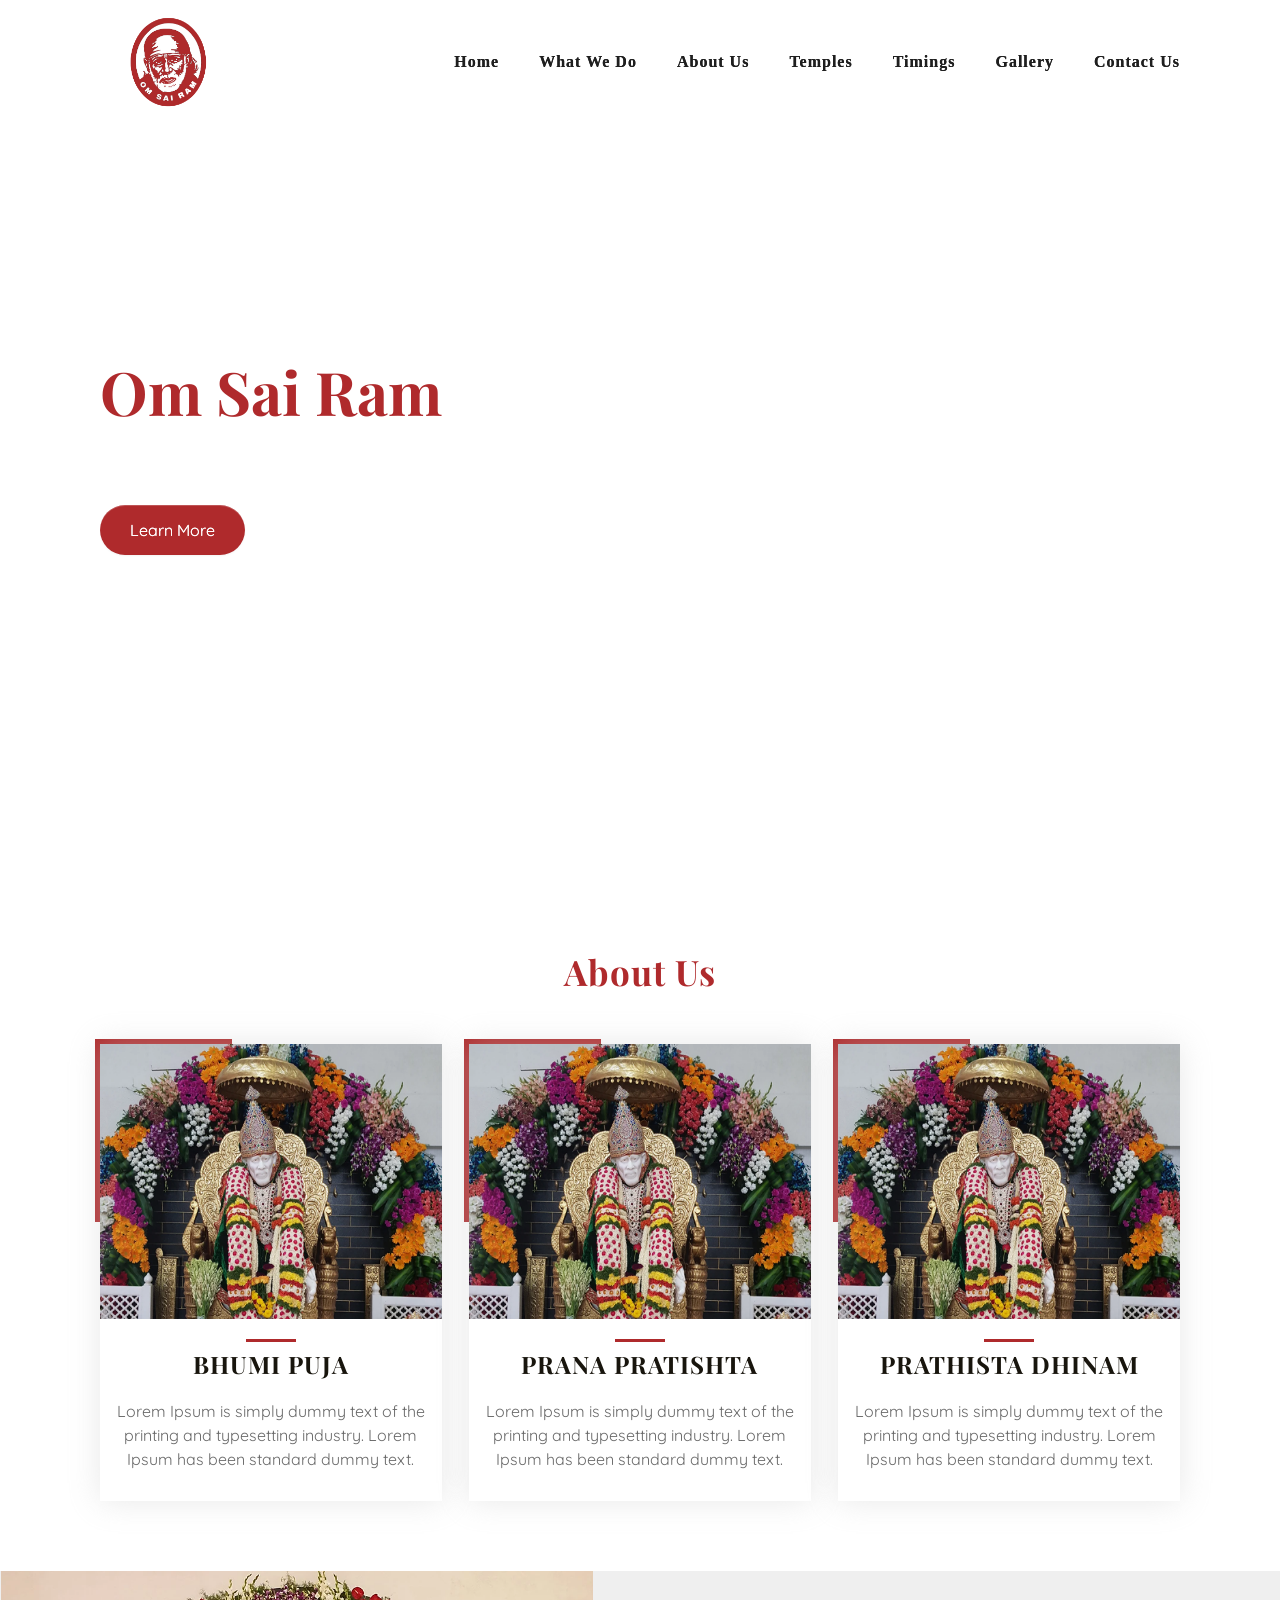
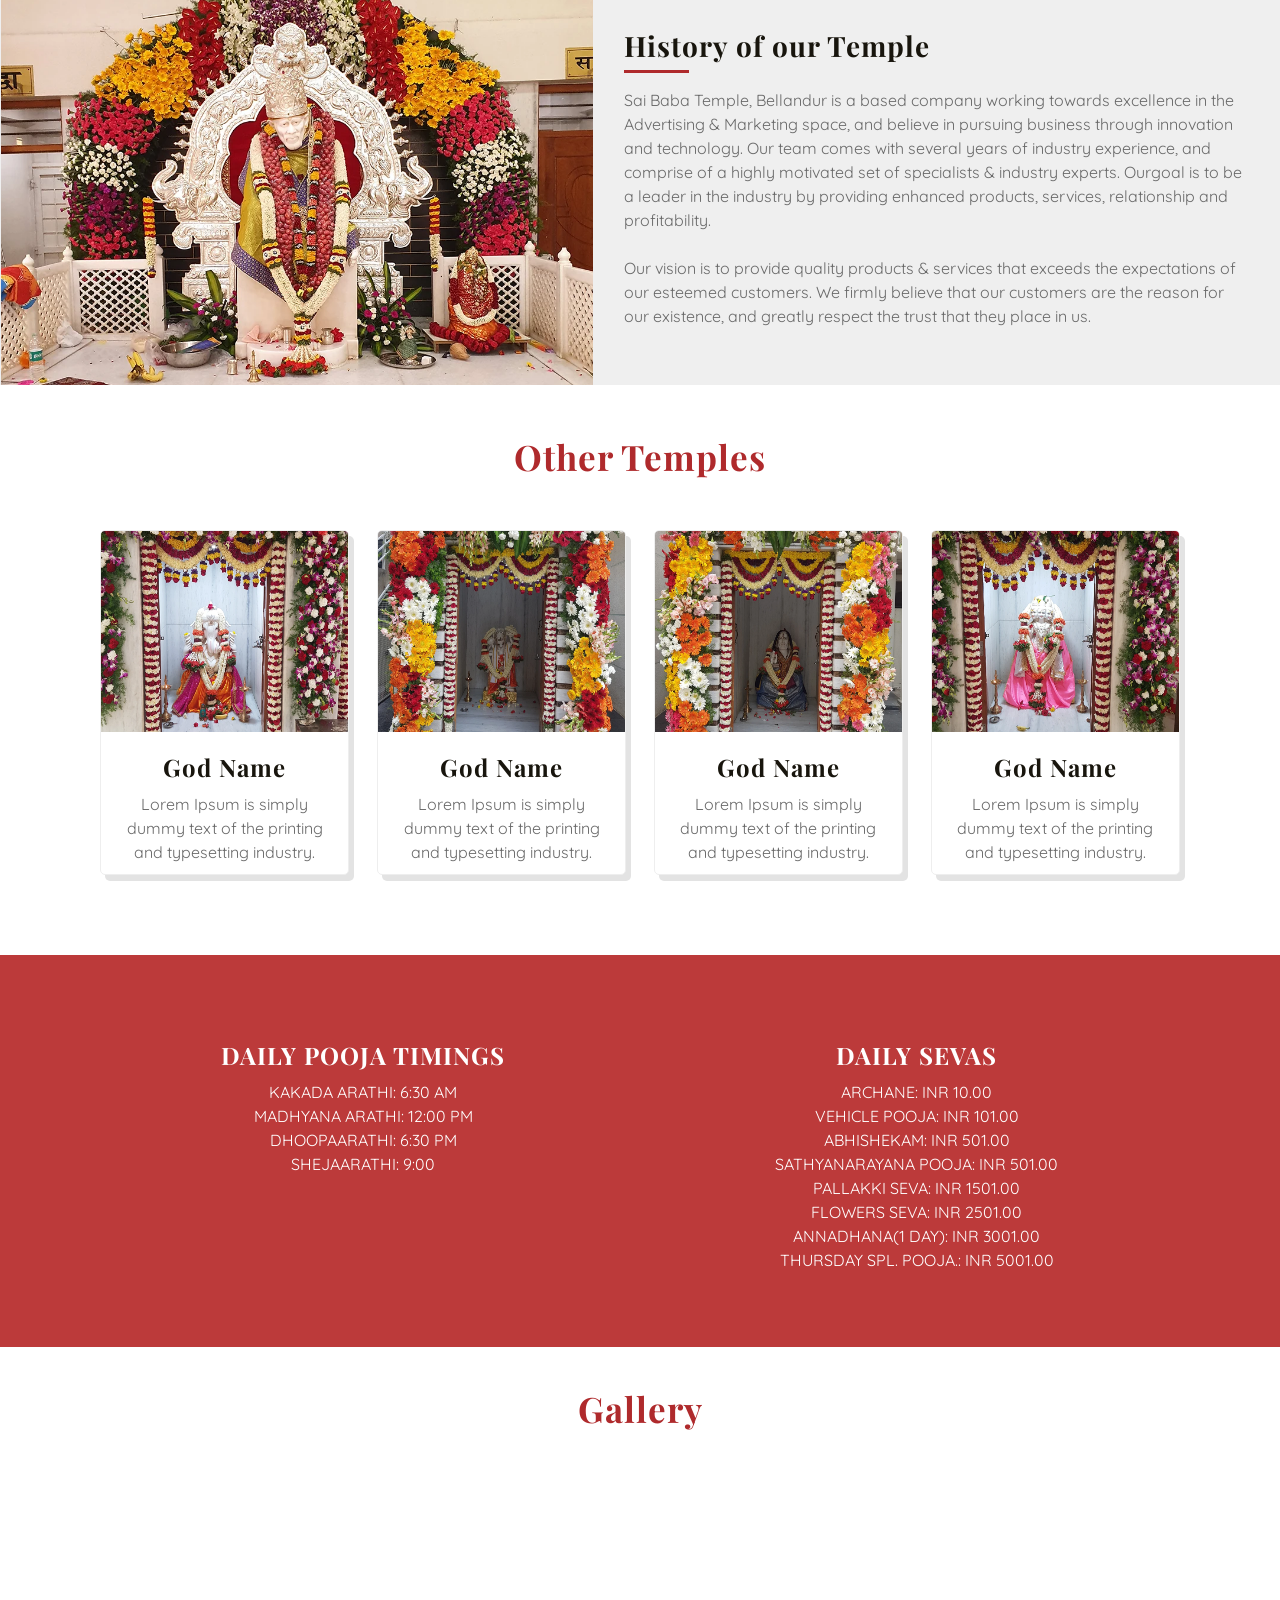
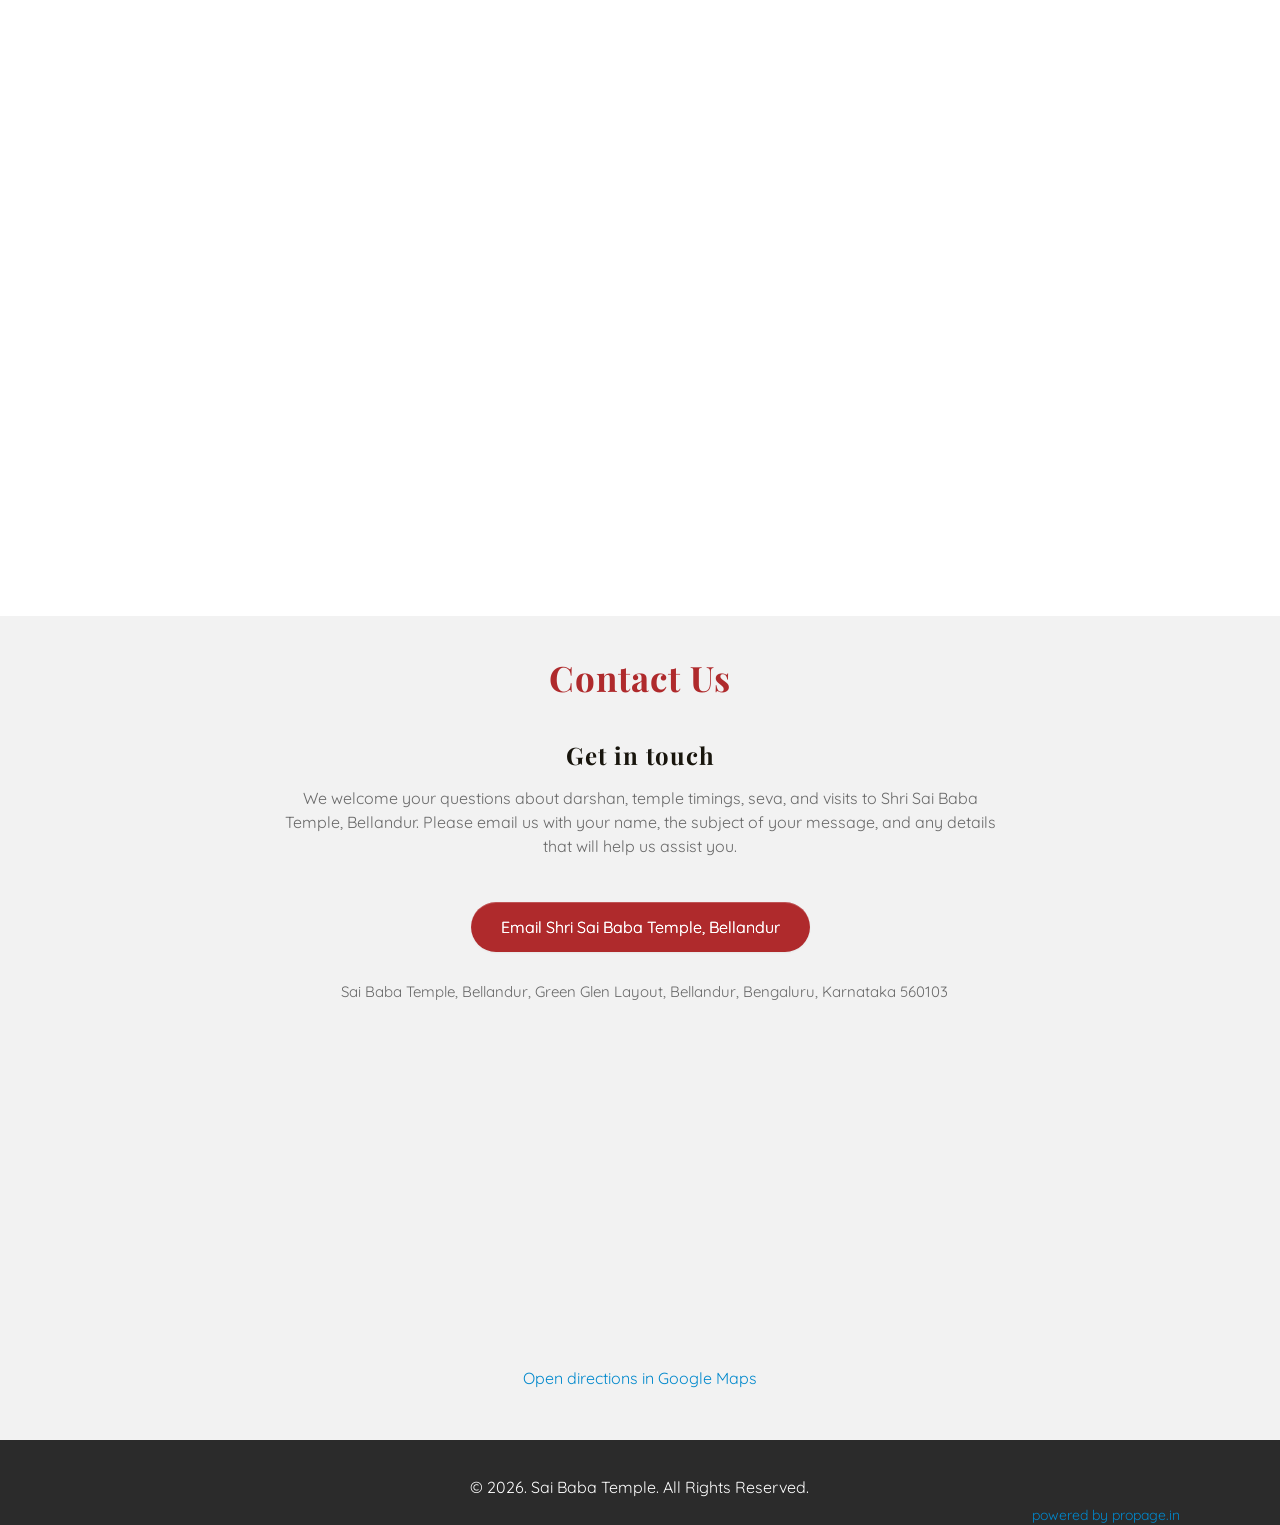
==== commit 972ac872: "Add CNAME for custom domain and update contact section in index.html - Introduced CNAME file for cus" ====
--- a/index.html
+++ b/index.html
@@ -5,29 +5,29 @@
 <meta content="width=device-width, initial-scale=1.0" name="viewport"/>
 <meta content="true" name="HandheldFriendly"/>
 <meta content="480" name="MobileOptimized"/>
-<link href="https://fonts.googleapis.com/css2?family=Playfair+Display:ital,wght@0,400..900;1,400..900&amp;family=Quicksand:wght@300..700&amp;display=swap" rel="stylesheet"/><link href="css/923d7a12989d8629b2276bcb808c92b9.css" rel="stylesheet"/>
-<link href="css/d09d646f062b67daeff66ff1410b63fc.css" rel="stylesheet"/>
-<link href="css/097b057eb4fa8675bdd36108d6a55fb9.css" rel="stylesheet" type="text/css"/>
+<link href="https://fonts.googleapis.com/css2?family=Playfair+Display:ital,wght@0,400..900;1,400..900&amp;family=Quicksand:wght@300..700&amp;display=swap" rel="stylesheet"/><link href="css/main-3.css" rel="stylesheet"/>
+<link href="css/main-5.css" rel="stylesheet"/>
+<link href="css/main-1.css" rel="stylesheet" type="text/css"/>
 <link href="css/internal-styles.css" rel="stylesheet"/><style>/* Default fonts: Playfair Display for headings, Quicksand for body (change_default_fonts.py) */
 body, html, .viamagusPageSettings, .viamagusPageSettings .viamagus-container { font-family: 'Quicksand', sans-serif; }
 h1, h2, h3, h4, h5, h6,
 .viamagus-heading1, .viamagus-heading2, .viamagus-heading3, .viamagus-section-heading { font-family: 'Playfair Display', serif; }</style>
-<script src="js/afe09ede095ecb21a7d57d52891fbfe8.js" type="text/javascript">
-</script>
-<script src="js/20ebc5f4fff22d9c0b0df7a66b7d8c8a.js" type="text/javascript">
-</script>
-<script src="js/7b9a1dfa2ba7ebd6966eb4b5a2b8cccf.js" type="text/javascript">
-</script>
-<script src="js/969912c5e1cdd73b7812defd4dbd0119.js" type="text/javascript">
-</script>
-<script src="js/6432203ce192bdda9fff6890193487b5.js" type="text/javascript">
-</script>
-<script src="js/a626b42d5e9f3bebfd9624955f0d721b.js">
-</script>
-<script src="js/3e734a79111d3ae5022fadd97f4b4570.js">
+<script src="js/main-20.js" type="text/javascript">
+</script>
+<script src="js/main-3.js" type="text/javascript">
+</script>
+<script src="js/main-15.js" type="text/javascript">
+</script>
+<script src="js/main-17.js" type="text/javascript">
+</script>
+<script src="js/main-14.js" type="text/javascript">
+</script>
+<script src="js/main-18.js">
+</script>
+<script src="js/main-7.js">
 </script>
 <meta content="http://www.bellandursaibabatemple.com/home.html" property="og:url"/>
-<script id="googleMapApiKey" src="js/faf9ce4e848522206b5c3043551fb2d7.js">
+<script id="googleMapApiKey" src="js/main-28.js">
 </script>
 </head>
 <body>
@@ -36,7 +36,7 @@
   </script>
 <div class="viamagusPageSettings">
 <div class="viamagus-container">
-<link href="css/097b057eb4fa8675bdd36108d6a55fb9.css" rel="stylesheet" type="text/css"/>
+<link href="css/main-1.css" rel="stylesheet" type="text/css"/>
 <div class="viamagus-component viamagus_header" data-component-name="Menu" data-sticky-header="true" id="viamagus_Menu_9574">
 <div class="viamagus-component-bg-colour">
 <div class="viamagus-component-content navbar navbar-inverse" style="padding-top: 0px; padding-bottom: 0px; padding-left: 100px; padding-right: 100px; font-family: Metrophobic">
@@ -54,7 +54,7 @@
 </button>
 <div class="viamagus-business-logo" itemscope="" itemtype="http://schema.org/Organization">
 <a class="brand" href="/" itemprop="url">
-<img alt="logo" itemprop="logo" src="imgs/725dc669fc20253be00d013e9cd62bcd.webp" style="width: 140px"/>
+<img alt="logo" itemprop="logo" src="imgs/logo.webp" style="width: 140px"/>
 </a>
 </div>
 <div class="collapse-center">
@@ -171,7 +171,7 @@
 <div class="row-fluid">
 <div class="span4 columngridone">
 <div class="image-alignment">
-<img align="middle" alt="BHUMI PUJA" class="img-circle img-responsive why-section" data-original="https://e55caec5ae0481d628e1-c69879559c528e947a473828dbfef64f.ssl.cf1.rackcdn.com/1586879356950services.jpeg" src="imgs/a3e91d7fe15217e3c6a0d7b3383c41e5.webp" style="height: 275px; margin: auto; display: block"/>
+<img align="middle" alt="BHUMI PUJA" class="img-circle img-responsive why-section" data-original="https://e55caec5ae0481d628e1-c69879559c528e947a473828dbfef64f.ssl.cf1.rackcdn.com/1586879356950services.jpeg" src="imgs/bhumi-puja.webp" style="height: 275px; margin: auto; display: block"/>
 </div>
 <div class="columngrid-desc fixedImgAlignmnetFixed">
 <div>
@@ -192,7 +192,7 @@
 </div>
 <div class="span4 columngridtwo">
 <div class="image-alignment">
-<img align="middle" alt="PRANA PRATISHTA" class="img-circle img-responsive why-section" data-original="https://e55caec5ae0481d628e1-c69879559c528e947a473828dbfef64f.ssl.cf1.rackcdn.com/1586879356950services.jpeg" src="imgs/a3e91d7fe15217e3c6a0d7b3383c41e5.webp" style="height: 275px; margin: auto; display: block"/>
+<img align="middle" alt="PRANA PRATISHTA" class="img-circle img-responsive why-section" data-original="https://e55caec5ae0481d628e1-c69879559c528e947a473828dbfef64f.ssl.cf1.rackcdn.com/1586879356950services.jpeg" src="imgs/bhumi-puja.webp" style="height: 275px; margin: auto; display: block"/>
 </div>
 <div class="columngrid-desc fixedImgAlignmnetFixed">
 <div>
@@ -213,7 +213,7 @@
 </div>
 <div class="span4 columngridthree">
 <div class="image-alignment">
-<img align="middle" alt="PRATHISTA DHINAM" class="img-circle img-responsive why-section" data-original="https://e55caec5ae0481d628e1-c69879559c528e947a473828dbfef64f.ssl.cf1.rackcdn.com/1586879356950services.jpeg" src="imgs/a3e91d7fe15217e3c6a0d7b3383c41e5.webp" style="height: 275px; margin: auto; display: block"/>
+<img align="middle" alt="PRATHISTA DHINAM" class="img-circle img-responsive why-section" data-original="https://e55caec5ae0481d628e1-c69879559c528e947a473828dbfef64f.ssl.cf1.rackcdn.com/1586879356950services.jpeg" src="imgs/bhumi-puja.webp" style="height: 275px; margin: auto; display: block"/>
 </div>
 <div class="columngrid-desc fixedImgAlignmnetFixed">
 <div>
@@ -247,7 +247,7 @@
 <div class="viamagus-img-txt-split row-fluid">
 <div class="span6 pull-left" style="display: table">
 <div class="img-container" style="text-align: center; vertical-align: middle; display: table-cell">
-<img alt="History of our Temple" class="featurette-image" data-original="https://e55caec5ae0481d628e1-c69879559c528e947a473828dbfef64f.ssl.cf1.rackcdn.com/1586879114297aboutimg.jpeg" src="imgs/3e99f4707acb08a297789948e712a85c.webp" style="width: 95%"/>
+<img alt="History of our Temple" class="featurette-image" data-original="https://e55caec5ae0481d628e1-c69879559c528e947a473828dbfef64f.ssl.cf1.rackcdn.com/1586879114297aboutimg.jpeg" src="imgs/history-of-our-temple.webp" style="width: 95%"/>
 </div>
 </div>
 <div class="span6 txt-container" style="display: table">
@@ -295,7 +295,7 @@
 <div class="row-fluid">
 <div class="span3 columngridone" style="background: rgba(255,255,255,1)">
 <div class="image-alignment">
-<img align="middle" alt="God Name" class="img-circle img-responsive why-section" data-original="https://e55caec5ae0481d628e1-c69879559c528e947a473828dbfef64f.ssl.cf1.rackcdn.com/1586879375090services3.jpeg" src="imgs/a477bfcaa5c052fa91db946854c84773.webp" style="height: 201px; margin: auto; display: block"/>
+<img align="middle" alt="God Name" class="img-circle img-responsive why-section" data-original="https://e55caec5ae0481d628e1-c69879559c528e947a473828dbfef64f.ssl.cf1.rackcdn.com/1586879375090services3.jpeg" src="imgs/god-name-4.webp" style="height: 201px; margin: auto; display: block"/>
 </div>
 <div class="columngrid-desc fixedImgAlignmnetFixed">
 <div style="padding: 10px">
@@ -316,7 +316,7 @@
 </div>
 <div class="span3 columngridtwo" style="background: rgba(255,255,255,1)">
 <div class="image-alignment">
-<img align="middle" alt="God Name" class="img-circle img-responsive why-section" data-original="https://e55caec5ae0481d628e1-c69879559c528e947a473828dbfef64f.ssl.cf1.rackcdn.com/1586879262053service1.jpeg" src="imgs/3e11f9ff8091a4a6d6fcbd1024d3a4b2.webp" style="height: 201px; margin: auto; display: block"/>
+<img align="middle" alt="God Name" class="img-circle img-responsive why-section" data-original="https://e55caec5ae0481d628e1-c69879559c528e947a473828dbfef64f.ssl.cf1.rackcdn.com/1586879262053service1.jpeg" src="imgs/god-name-2.webp" style="height: 201px; margin: auto; display: block"/>
 </div>
 <div class="columngrid-desc fixedImgAlignmnetFixed">
 <div style="padding: 10px">
@@ -337,7 +337,7 @@
 </div>
 <div class="span3 columngridthree" style="background: rgba(255,255,255,1)">
 <div class="image-alignment">
-<img align="middle" alt="God Name" class="img-circle img-responsive why-section" data-original="https://e55caec5ae0481d628e1-c69879559c528e947a473828dbfef64f.ssl.cf1.rackcdn.com/1586879302081service2.jpeg" src="imgs/0845cc7630c1230649e655ca9146a8d1.webp" style="height: 201px; margin: auto; display: block"/>
+<img align="middle" alt="God Name" class="img-circle img-responsive why-section" data-original="https://e55caec5ae0481d628e1-c69879559c528e947a473828dbfef64f.ssl.cf1.rackcdn.com/1586879302081service2.jpeg" src="imgs/god-name.webp" style="height: 201px; margin: auto; display: block"/>
 </div>
 <div class="columngrid-desc fixedImgAlignmnetFixed">
 <div style="padding: 10px">
@@ -358,7 +358,7 @@
 </div>
 <div class="span3 columngridfour" style="background: rgba(255,255,255,1)">
 <div class="image-alignment">
-<img align="middle" alt="God Name" class="img-circle img-responsive why-section" data-original="https://e55caec5ae0481d628e1-c69879559c528e947a473828dbfef64f.ssl.cf1.rackcdn.com/1586879337889service4.jpeg" src="imgs/45220207471f410197b98f177366ec81.webp" style="height: 201px; margin: auto; display: block"/>
+<img align="middle" alt="God Name" class="img-circle img-responsive why-section" data-original="https://e55caec5ae0481d628e1-c69879559c528e947a473828dbfef64f.ssl.cf1.rackcdn.com/1586879337889service4.jpeg" src="imgs/god-name-3.webp" style="height: 201px; margin: auto; display: block"/>
 </div>
 <div class="columngrid-desc fixedImgAlignmnetFixed">
 <div style="padding: 10px">
@@ -488,7 +488,7 @@
 <div class="viamagus-grid-item viamagus-grid" data-layout="grid" data-original="https://e55caec5ae0481d628e1-c69879559c528e947a473828dbfef64f.ssl.cf1.rackcdn.com/1586879114297aboutimg.jpeg" data-type="image" title="">
 <div class="grid-item-content" style="background-image: url('https://e55caec5ae0481d628e1-c69879559c528e947a473828dbfef64f.ssl.cf1.rackcdn.com/1586879114297aboutimg.jpeg')">
 <a href="https://e55caec5ae0481d628e1-c69879559c528e947a473828dbfef64f.ssl.cf1.rackcdn.com/1586879114297aboutimg.jpeg">
-<img alt="" src="imgs/3e99f4707acb08a297789948e712a85c.webp" style="width: 0px; height: 0px"/>
+<img alt="" src="imgs/history-of-our-temple.webp" style="width: 0px; height: 0px"/>
 <div id="mask" style="height: 200px">
 </div>
 </a>
@@ -497,7 +497,7 @@
 <div class="viamagus-grid-item viamagus-grid" data-layout="grid" data-original="https://e55caec5ae0481d628e1-c69879559c528e947a473828dbfef64f.ssl.cf1.rackcdn.com/1586879262053service1.jpeg" data-type="image" title="">
 <div class="grid-item-content" style="background-image: url('https://e55caec5ae0481d628e1-c69879559c528e947a473828dbfef64f.ssl.cf1.rackcdn.com/1586879262053service1.jpeg')">
 <a href="https://e55caec5ae0481d628e1-c69879559c528e947a473828dbfef64f.ssl.cf1.rackcdn.com/1586879262053service1.jpeg">
-<img alt="" src="imgs/3e11f9ff8091a4a6d6fcbd1024d3a4b2.webp" style="width: 0px; height: 0px"/>
+<img alt="" src="imgs/god-name-2.webp" style="width: 0px; height: 0px"/>
 <div id="mask" style="height: 200px">
 </div>
 </a>
@@ -506,7 +506,7 @@
 <div class="viamagus-grid-item viamagus-grid" data-layout="grid" data-original="https://e55caec5ae0481d628e1-c69879559c528e947a473828dbfef64f.ssl.cf1.rackcdn.com/1586879302081service2.jpeg" data-type="image" title="">
 <div class="grid-item-content" style="background-image: url('https://e55caec5ae0481d628e1-c69879559c528e947a473828dbfef64f.ssl.cf1.rackcdn.com/1586879302081service2.jpeg')">
 <a href="https://e55caec5ae0481d628e1-c69879559c528e947a473828dbfef64f.ssl.cf1.rackcdn.com/1586879302081service2.jpeg">
-<img alt="" src="imgs/0845cc7630c1230649e655ca9146a8d1.webp" style="width: 0px; height: 0px"/>
+<img alt="" src="imgs/god-name.webp" style="width: 0px; height: 0px"/>
 <div id="mask" style="height: 200px">
 </div>
 </a>
@@ -515,7 +515,7 @@
 <div class="viamagus-grid-item viamagus-grid" data-layout="grid" data-original="https://e55caec5ae0481d628e1-c69879559c528e947a473828dbfef64f.ssl.cf1.rackcdn.com/1586879337889service4.jpeg" data-type="image" title="">
 <div class="grid-item-content" style="background-image: url('https://e55caec5ae0481d628e1-c69879559c528e947a473828dbfef64f.ssl.cf1.rackcdn.com/1586879337889service4.jpeg')">
 <a href="https://e55caec5ae0481d628e1-c69879559c528e947a473828dbfef64f.ssl.cf1.rackcdn.com/1586879337889service4.jpeg">
-<img alt="" src="imgs/45220207471f410197b98f177366ec81.webp" style="width: 0px; height: 0px"/>
+<img alt="" src="imgs/god-name-3.webp" style="width: 0px; height: 0px"/>
 <div id="mask" style="height: 200px">
 </div>
 </a>
@@ -524,7 +524,7 @@
 <div class="viamagus-grid-item viamagus-grid" data-layout="grid" data-original="https://e55caec5ae0481d628e1-c69879559c528e947a473828dbfef64f.ssl.cf1.rackcdn.com/1586879356950services.jpeg" data-type="image" title="">
 <div class="grid-item-content" style="background-image: url('https://e55caec5ae0481d628e1-c69879559c528e947a473828dbfef64f.ssl.cf1.rackcdn.com/1586879356950services.jpeg')">
 <a href="https://e55caec5ae0481d628e1-c69879559c528e947a473828dbfef64f.ssl.cf1.rackcdn.com/1586879356950services.jpeg">
-<img alt="" src="imgs/a3e91d7fe15217e3c6a0d7b3383c41e5.webp" style="width: 0px; height: 0px"/>
+<img alt="" src="imgs/bhumi-puja.webp" style="width: 0px; height: 0px"/>
 <div id="mask" style="height: 200px">
 </div>
 </a>
@@ -533,7 +533,7 @@
 <div class="viamagus-grid-item viamagus-grid" data-layout="grid" data-original="https://e55caec5ae0481d628e1-c69879559c528e947a473828dbfef64f.ssl.cf1.rackcdn.com/1586879375090services3.jpeg" data-type="image" title="">
 <div class="grid-item-content" style="background-image: url('https://e55caec5ae0481d628e1-c69879559c528e947a473828dbfef64f.ssl.cf1.rackcdn.com/1586879375090services3.jpeg')">
 <a href="https://e55caec5ae0481d628e1-c69879559c528e947a473828dbfef64f.ssl.cf1.rackcdn.com/1586879375090services3.jpeg">
-<img alt="" src="imgs/a477bfcaa5c052fa91db946854c84773.webp" style="width: 0px; height: 0px"/>
+<img alt="" src="imgs/god-name-4.webp" style="width: 0px; height: 0px"/>
 <div id="mask" style="height: 200px">
 </div>
 </a>
@@ -563,6 +563,8 @@
 <div class="viamagus-component viamagus_contact viamagus_contact-form viamagus-paragraph" data-bkg-image="" data-component-name="Contact Form" id="viamagus_Contact_Form_3486">
 <div class="viamagus-component-bg-colour" style="background-color: rgba(242,242,242,1)">
 <div class="viamagus-component-content">
+<!-- Contact form disabled: inquiries via email only -->
+<!--
 <form class="form-horizontal">
 <div class="row-fluid form-container">
 <div class="span4">
@@ -629,25 +631,45 @@
 </div>
 </div>
 </form>
-</div>
-</div>
-</div>
-<div class="viamagus-component viamagus_contact viamagus-paragraph viamagus_contact-address viamagus-google-map" data-bkg-image="" data-component-name="Contact Map" data-google-map-style="default" id="viamagus_Address_2101">
+-->
+<section aria-labelledby="contact-email-heading" class="contact-email-only">
+<div class="row-fluid">
+<div class="span12">
+<h3 class="viamagus-heading2 contact-email-only__heading" id="contact-email-heading">
+            Get in touch
+           </h3>
+<p class="viamagus-paragraph contact-email-only__description">
+            We welcome your questions about darshan, temple timings, seva, and visits to Shri Sai Baba Temple, Bellandur. Please email us with your name, the subject of your message, and any details that will help us assist you.
+           </p>
+<p class="contact-email-only__action">
+<a class="btn viamagus-button-default viamagus-button-" href="mailto:saibaba.bellandur@gmail.com?subject=Inquiry%20from%20temple%20website">
+            Email Shri Sai Baba Temple, Bellandur
+           </a>
+</p>
+<p class="viamagus-paragraph contact-email-only__address">
+<i aria-hidden="true" class="fa fa-map-marker">
+</i>
+<span id="customerAddress" itemprop="streetAddress">
+            Sai Baba Temple, Bellandur, Green Glen Layout, Bellandur, Bengaluru, Karnataka 560103
+           </span>
+</p>
+</div>
+</div>
+</section>
+</div>
+</div>
+</div>
+<div class="viamagus-component viamagus_contact viamagus-paragraph viamagus_contact-address" data-bkg-image="" data-component-name="Contact Map" id="viamagus_Address_2101">
 <div class="viamagus-component-bg-colour" style="background-color: rgba(242,242,242,1)">
 <div class="viamagus-component-content">
 <div class="row-fluid">
 <div class="span12">
-<div class="viamagus-google-address" style="display: none">
-          Sai Baba Temple, Bellandur, Green Glen Layout, Bellandur, Bengaluru, Karnataka 560103
-         </div>
-<div class="map" style="position: relative !important; height: 300px">
-<div class="viamagus-google-map-canvas" style="height: 300px">
-</div>
-<div class="viamagus-google-latlng" style="display: none">
-           {"lat":12.928032,"lng":77.672208}
-          </div>
-<input class="viamagus-google-mapzoom" id="addressPickerZoom" name="addressPickerZoom" type="hidden" value="16"/>
-</div>
+<div class="PAGE-google-map-wrap">
+<div class="PAGE-google-map-embed">
+<iframe allowfullscreen="" loading="lazy" referrerpolicy="no-referrer-when-downgrade" src="https://www.google.com/maps/embed?pb=!1m18!1m12!1m3!1d4349.45225029423!2d77.66963307549615!3d12.928037215830999!2m3!1f0!2f0!3f0!3m2!1i1024!2i768!4f13.1!3m3!1m2!1s0x3bae139e67972fcf%3A0xcf113d3e9bb49d33!2sShri%20Sai%20Baba%20Temple%20(Bellanduru)!5e1!3m2!1sen!2sin!4v1778907795406!5m2!1sen!2sin" style="border:0;" title="Map showing Shri Sai Baba Temple, Bellandur, Bengaluru"></iframe>
+</div>
+</div>
+<p class="PAGE-google-map-caption viamagus-paragraph"><a href="https://www.google.com/maps/search/?api=1&amp;query=Shri+Sai+Baba+Temple+Bellanduru+Bengaluru" rel="noopener noreferrer" target="_blank">Open directions in Google Maps</a></p>
 </div>
 </div>
 </div>
@@ -685,45 +707,45 @@
 </footer>
 </div>
 </div>
-<script src="js/2d62c5e761d3e1992478716162667ce5.js">
-</script>
-<script src="js/3f434054cfbcb9efddefc25bf53a0b2b.js">
-</script>
-<script src="js/024c2427a07d4754d082b32ff6f47796.js">
-</script>
-<script src="js/aeea5981f09059b3304ead8b513e8042.js">
-</script>
-<script src="js/425f5d74616f0950ab7f6aa8a2ba3011.js">
-</script>
-<script src="js/f17632f1cc1088a1c285f0d8e9cedde0.js">
-</script>
-<script src="js/5cd7f03eb032ff5d1a79d9daad244677.js">
-</script>
-<script src="js/61ce9c6e209c2c6687f8b2e0bb0fa78f.js">
-</script>
-<script src="js/e83b51d598b2a45483252c3be82d77b0.js">
-</script>
-<script src="js/bd271374cbdbf6b93a861a0d1da4d44b.js">
-</script>
-<script src="js/2d36e9fa24b491802cf18f39a308190c.js">
-</script>
-<script src="js/d2a524fa5eb75b486a06e4ccd15439a7.js">
-</script>
-<script src="js/f5b6708cffe7c1147c483017fbec7d58.js">
-</script>
-<script src="js/027151cf1be95681de1b467942001858.js">
-</script>
-<script src="js/328ee378638a24926abf5dec969f9194.js" type="text/javascript">
-</script>
-<script src="js/d1ec9a5167f878e894e5532ac741f0dd.js" type="text/javascript">
-</script>
-<script src="js/7d7d8ec406a653220337bde42ddcd998.js" type="text/javascript">
-</script>
-<script src="js/56848c032b05f79a1c67ea6d7b451252.js" type="text/javascript">
-</script>
-<script src="js/c0a73d949973f41fdb7cb5098a95c51d.js" type="text/javascript">
-</script>
-<script src="js/4a184d88eb9269b7dbce11b716f40379.js" type="text/javascript">
+<script src="js/main-5.js">
+</script>
+<script src="js/main-8.js">
+</script>
+<script src="js/main-1.js">
+</script>
+<script src="js/main-19.js">
+</script>
+<script src="js/main-9.js">
+</script>
+<script src="js/main-26.js">
+</script>
+<script src="js/main-12.js">
+</script>
+<script src="js/main-13.js">
+</script>
+<script src="js/main-25.js">
+</script>
+<script src="js/main-21.js">
+</script>
+<script src="js/main-4.js">
+</script>
+<script src="js/main-24.js">
+</script>
+<script src="js/main-27.js">
+</script>
+<script src="js/main-2.js">
+</script>
+<script src="js/main-6.js" type="text/javascript">
+</script>
+<script src="js/main-23.js" type="text/javascript">
+</script>
+<script src="js/main-16.js" type="text/javascript">
+</script>
+<script src="js/main-11.js" type="text/javascript">
+</script>
+<script src="js/main-22.js" type="text/javascript">
+</script>
+<script src="js/main-10.js" type="text/javascript">
 </script>
 <script>
    $(function() {	Viamagus_Website_Loader._init();	Viamagus_Form_Loader._init();});
--- a/css/main-3.css
+++ b/css/main-3.css
@@ -0,0 +1,8904 @@
+/*bootstrap.min.css Starts Here*/
+/*!
+ * Bootstrap v2.3.1
+ *
+ * Copyright 2012 Twitter, Inc
+ * Licensed under the Apache License v2.0
+ * http://www.apache.org/licenses/LICENSE-2.0
+ *
+ * Designed and built with all the love in the world @twitter by @mdo and @fat.
+ */.clearfix{*zoom:1}
+.clearfix:before,.clearfix:after{display:table;line-height:0;content:""}
+.clearfix:after{clear:both}
+.hide-text{font:0/0 a;color:transparent;text-shadow:none;background-color:transparent;border:0}
+.input-block-level{display:block;width:100%;min-height:30px;-webkit-box-sizing:border-box;-moz-box-sizing:border-box;box-sizing:border-box}article,aside,details,figcaption,figure,footer,header,hgroup,nav,section{display:block}audio,canvas,video{display:inline-block;*display:inline;*zoom:1}audio:not([controls]){display:none}html{font-size:100%;-webkit-text-size-adjust:100%;-ms-text-size-adjust:100%}a:focus{outline:thin dotted #333;outline:5px auto -webkit-focus-ring-color;outline-offset:-2px}a:hover,a:active{outline:0}sub,sup{position:relative;font-size:75%;line-height:0;vertical-align:baseline}sup{top:-0.5em}sub{bottom:-0.25em}img{width:auto\9;height:auto;max-width:100%;vertical-align:middle;border:0;-ms-interpolation-mode:bicubic}#map_canvas img,.google-maps img{max-width:none}button,input,select,textarea{margin:0;font-size:100%;vertical-align:middle}button,input{*overflow:visible;line-height:normal}button::-moz-focus-inner,input::-moz-focus-inner{padding:0;border:0}button,html input[type="button"],input[type="reset"],input[type="submit"]{cursor:pointer;-webkit-appearance:button}label,select,button,input[type="button"],input[type="reset"],input[type="submit"],input[type="radio"],input[type="checkbox"]{cursor:pointer}input[type="search"]{-webkit-box-sizing:content-box;-moz-box-sizing:content-box;box-sizing:content-box;-webkit-appearance:textfield}input[type="search"]::-webkit-search-decoration,input[type="search"]::-webkit-search-cancel-button{-webkit-appearance:none}textarea{overflow:auto;vertical-align:top}@media print{*{color:#000!important;text-shadow:none!important;background:transparent!important;box-shadow:none!important}a,a:visited{text-decoration:underline}a[href]:after{content:" (" attr(href) ")"}abbr[title]:after{content:" (" attr(title) ")"}
+.ir a:after,a[href^="javascript:"]:after,a[href^="#"]:after{content:""}pre,blockquote{border:1px solid #999;page-break-inside:avoid}thead{display:table-header-group}tr,img{page-break-inside:avoid}img{max-width:100%!important}@page{margin:.5cm}p,h2,h3{orphans:3;widows:3}h2,h3{page-break-after:avoid}}body{margin:0;font-family:"Helvetica Neue",Helvetica,Arial,sans-serif;font-size:14px;line-height:20px;color:#333;background-color:#fff}a{color:#08c;text-decoration:none}a:hover,a:focus{color:#005580;text-decoration:underline}
+.img-rounded{-webkit-border-radius:6px;-moz-border-radius:6px;border-radius:6px}
+.img-polaroid{padding:4px;background-color:#fff;border:1px solid #ccc;border:1px solid rgba(0,0,0,0.2);-webkit-box-shadow:0 1px 3px rgba(0,0,0,0.1);-moz-box-shadow:0 1px 3px rgba(0,0,0,0.1);box-shadow:0 1px 3px rgba(0,0,0,0.1)}
+.img-circle{-webkit-border-radius:500px;-moz-border-radius:500px;border-radius:500px}
+.row{margin-left:-20px;*zoom:1}
+.row:before,.row:after{display:table;line-height:0;content:""}
+.row:after{clear:both}[class*="span"]{float:left;min-height:1px;margin-left:20px}
+.container,.navbar-static-top .container,.navbar-fixed-top .container,.navbar-fixed-bottom .container{width:940px}
+.span12{width:940px}
+.span11{width:860px}
+.span10{width:780px}
+.span9{width:700px}
+.span8{width:620px}
+.span7{width:540px}
+.span6{width:460px}
+.span5{width:380px}
+.span4{width:300px}
+.span3{width:220px}
+.span2{width:140px}
+.span1{width:60px}
+.offset12{margin-left:980px}
+.offset11{margin-left:900px}
+.offset10{margin-left:820px}
+.offset9{margin-left:740px}
+.offset8{margin-left:660px}
+.offset7{margin-left:580px}
+.offset6{margin-left:500px}
+.offset5{margin-left:420px}
+.offset4{margin-left:340px}
+.offset3{margin-left:260px}
+.offset2{margin-left:180px}
+.offset1{margin-left:100px}
+.row-fluid{width:100%;*zoom:1}
+.row-fluid:before,.row-fluid:after{display:table;line-height:0;content:""}
+.row-fluid:after{clear:both}
+.row-fluid [class*="span"]{display:block;float:left;width:100%;min-height:30px;margin-left:2.127659574468085%;*margin-left:2.074468085106383%;-webkit-box-sizing:border-box;-moz-box-sizing:border-box;box-sizing:border-box}
+.row-fluid [class*="span"]:first-child{margin-left:0}
+.row-fluid .controls-row [class*="span"]+[class*="span"]{margin-left:2.127659574468085%}
+.row-fluid .span12{width:100%;*width:99.94680851063829%}
+.row-fluid .span11{width:91.48936170212765%;*width:91.43617021276594%}
+.row-fluid .span10{width:82.97872340425532%;*width:82.92553191489361%}
+.row-fluid .span9{width:74.46808510638297%;*width:74.41489361702126%}
+.row-fluid .span8{width:65.95744680851064%;*width:65.90425531914893%}
+.row-fluid .span7{width:57.44680851063829%;*width:57.39361702127659%}
+.row-fluid .span6{width:48.93617021276595%;*width:48.88297872340425%}
+.row-fluid .span5{width:40.42553191489362%;*width:40.37234042553192%}
+.row-fluid .span4{width:31.914893617021278%;*width:31.861702127659576%}
+.row-fluid .span3{width:23.404255319148934%;*width:23.351063829787233%}
+.row-fluid .span2{width:14.893617021276595%;*width:14.840425531914894%}
+.row-fluid .span1{width:6.382978723404255%;*width:6.329787234042553%}
+.row-fluid .offset12{margin-left:104.25531914893617%;*margin-left:104.14893617021275%}
+.row-fluid .offset12:first-child{margin-left:102.12765957446808%;*margin-left:102.02127659574467%}
+.row-fluid .offset11{margin-left:95.74468085106382%;*margin-left:95.6382978723404%}
+.row-fluid .offset11:first-child{margin-left:93.61702127659574%;*margin-left:93.51063829787232%}
+.row-fluid .offset10{margin-left:87.23404255319149%;*margin-left:87.12765957446807%}
+.row-fluid .offset10:first-child{margin-left:85.1063829787234%;*margin-left:84.99999999999999%}
+.row-fluid .offset9{margin-left:78.72340425531914%;*margin-left:78.61702127659572%}
+.row-fluid .offset9:first-child{margin-left:76.59574468085106%;*margin-left:76.48936170212764%}
+.row-fluid .offset8{margin-left:70.2127659574468%;*margin-left:70.10638297872339%}
+.row-fluid .offset8:first-child{margin-left:68.08510638297872%;*margin-left:67.9787234042553%}
+.row-fluid .offset7{margin-left:61.70212765957446%;*margin-left:61.59574468085106%}
+.row-fluid .offset7:first-child{margin-left:59.574468085106375%;*margin-left:59.46808510638297%}
+.row-fluid .offset6{margin-left:53.191489361702125%;*margin-left:53.085106382978715%}
+.row-fluid .offset6:first-child{margin-left:51.063829787234035%;*margin-left:50.95744680851063%}
+.row-fluid .offset5{margin-left:44.68085106382979%;*margin-left:44.57446808510638%}
+.row-fluid .offset5:first-child{margin-left:42.5531914893617%;*margin-left:42.4468085106383%}
+.row-fluid .offset4{margin-left:36.170212765957444%;*margin-left:36.06382978723405%}
+.row-fluid .offset4:first-child{margin-left:34.04255319148936%;*margin-left:33.93617021276596%}
+.row-fluid .offset3{margin-left:27.659574468085104%;*margin-left:27.5531914893617%}
+.row-fluid .offset3:first-child{margin-left:25.53191489361702%;*margin-left:25.425531914893618%}
+.row-fluid .offset2{margin-left:19.148936170212764%;*margin-left:19.04255319148936%}
+.row-fluid .offset2:first-child{margin-left:17.02127659574468%;*margin-left:16.914893617021278%}
+.row-fluid .offset1{margin-left:10.638297872340425%;*margin-left:10.53191489361702%}
+.row-fluid .offset1:first-child{margin-left:8.51063829787234%;*margin-left:8.404255319148938%}[class*="span"].hide,.row-fluid [class*="span"].hide{display:none}[class*="span"].pull-right,.row-fluid [class*="span"].pull-right{float:right}
+.container{margin-right:auto;margin-left:auto;*zoom:1}
+.container:before,.container:after{display:table;line-height:0;content:""}
+.container:after{clear:both}
+.container-fluid{padding-right:20px;padding-left:20px;*zoom:1}
+.container-fluid:before,.container-fluid:after{display:table;line-height:0;content:""}
+.container-fluid:after{clear:both}p{margin:0 0 10px}
+.lead{margin-bottom:20px;font-size:21px;font-weight:200;line-height:30px}small{font-size:85%}strong{font-weight:bold}em{font-style:italic}cite{font-style:normal}
+.muted{color:#999}a.muted:hover,a.muted:focus{color:#808080}
+.text-warning{color:#c09853}a.text-warning:hover,a.text-warning:focus{color:#a47e3c}
+.text-error{color:#b94a48}a.text-error:hover,a.text-error:focus{color:#953b39}
+.text-info{color:#3a87ad}a.text-info:hover,a.text-info:focus{color:#2d6987}
+.text-success{color:#468847}a.text-success:hover,a.text-success:focus{color:#356635}
+.text-left{text-align:left}
+.text-right{text-align:right}
+.text-center{text-align:center}h1,h2,h3,h4,h5,h6{margin:10px 0;font-family:inherit;font-weight:bold;line-height:20px;color:inherit;text-rendering:optimizelegibility}h1 small,h2 small,h3 small,h4 small,h5 small,h6 small{font-weight:normal;line-height:1;color:#999}h1,h2,h3{line-height:40px}h1{font-size:38.5px}h2{font-size:31.5px}h3{font-size:24.5px}h4{font-size:17.5px}h5{font-size:14px}h6{font-size:11.9px}h1 small{font-size:24.5px}h2 small{font-size:17.5px}h3 small{font-size:14px}h4 small{font-size:14px}
+.page-header{padding-bottom:9px;margin:20px 0 30px;border-bottom:1px solid #eee}ul,ol{padding:0;margin:0 0 10px 25px}ul ul,ul ol,ol ol,ol ul{margin-bottom:0}li{line-height:20px}ul.unstyled,ol.unstyled{margin-left:0;list-style:none}ul.inline,ol.inline{margin-left:0;list-style:none}ul.inline>li,ol.inline>li{display:inline-block;*display:inline;padding-right:5px;padding-left:5px;*zoom:1}dl{margin-bottom:20px}dt,dd{line-height:20px}dt{font-weight:bold}dd{margin-left:10px}
+.dl-horizontal{*zoom:1}
+.dl-horizontal:before,.dl-horizontal:after{display:table;line-height:0;content:""}
+.dl-horizontal:after{clear:both}
+.dl-horizontal dt{float:left;width:160px;overflow:hidden;clear:left;text-align:right;text-overflow:ellipsis;white-space:nowrap}
+.dl-horizontal dd{margin-left:180px}hr{margin:20px 0;border:0;border-top:1px solid #eee;border-bottom:1px solid #fff}abbr[title],abbr[data-original-title]{cursor:help;border-bottom:1px dotted #999}abbr.initialism{font-size:90%;text-transform:uppercase}blockquote{padding:0 0 0 15px;margin:0 0 20px;border-left:5px solid #eee}blockquote p{margin-bottom:0;font-size:17.5px;font-weight:300;line-height:1.25}blockquote small{display:block;line-height:20px;color:#999}blockquote small:before{content:'\2014 \00A0'}blockquote.pull-right{float:right;padding-right:15px;padding-left:0;border-right:5px solid #eee;border-left:0}blockquote.pull-right p,blockquote.pull-right small{text-align:right}blockquote.pull-right small:before{content:''}blockquote.pull-right small:after{content:'\00A0 \2014'}q:before,q:after,blockquote:before,blockquote:after{content:""}address{display:block;margin-bottom:20px;font-style:normal;line-height:20px}code,pre{padding:0 3px 2px;font-family:Monaco,Menlo,Consolas,"Courier New",monospace;font-size:12px;color:#333;-webkit-border-radius:3px;-moz-border-radius:3px;border-radius:3px}code{padding:2px 4px;color:#d14;white-space:nowrap;background-color:#f7f7f9;border:1px solid #e1e1e8}pre{display:block;padding:9.5px;margin:0 0 10px;font-size:13px;line-height:20px;word-break:break-all;word-wrap:break-word;white-space:pre;white-space:pre-wrap;background-color:#f5f5f5;border:1px solid #ccc;border:1px solid rgba(0,0,0,0.15);-webkit-border-radius:4px;-moz-border-radius:4px;border-radius:4px}pre.prettyprint{margin-bottom:20px}pre code{padding:0;color:inherit;white-space:pre;white-space:pre-wrap;background-color:transparent;border:0}
+.pre-scrollable{max-height:340px;overflow-y:scroll}form{margin:0 0 20px}fieldset{padding:0;margin:0;border:0}legend{display:block;width:100%;padding:0;margin-bottom:20px;font-size:21px;line-height:40px;color:#333;border:0;border-bottom:1px solid #e5e5e5}legend small{font-size:15px;color:#999}label,input,button,select,textarea{font-size:14px;font-weight:normal;line-height:20px}input,button,select,textarea{font-family:"Helvetica Neue",Helvetica,Arial,sans-serif}label{display:block;margin-bottom:5px}select,textarea,input[type="text"],input[type="password"],input[type="datetime"],input[type="datetime-local"],input[type="date"],input[type="month"],input[type="time"],input[type="week"],input[type="number"],input[type="email"],input[type="url"],input[type="search"],input[type="tel"],input[type="color"],.uneditable-input{display:inline-block;height:20px;padding:4px 6px;margin-bottom:10px;font-size:14px;line-height:20px;color:#555;vertical-align:middle;-webkit-border-radius:4px;-moz-border-radius:4px;border-radius:4px}input,textarea,.uneditable-input{width:206px}textarea{height:auto}textarea,input[type="text"],input[type="password"],input[type="datetime"],input[type="datetime-local"],input[type="date"],input[type="month"],input[type="time"],input[type="week"],input[type="number"],input[type="email"],input[type="url"],input[type="search"],input[type="tel"],input[type="color"],.uneditable-input{background-color:#fff;border:1px solid #ccc;-webkit-box-shadow:inset 0 1px 1px rgba(0,0,0,0.075);-moz-box-shadow:inset 0 1px 1px rgba(0,0,0,0.075);box-shadow:inset 0 1px 1px rgba(0,0,0,0.075);-webkit-transition:border linear .2s,box-shadow linear .2s;-moz-transition:border linear .2s,box-shadow linear .2s;-o-transition:border linear .2s,box-shadow linear .2s;transition:border linear .2s,box-shadow linear .2s}textarea:focus,input[type="text"]:focus,input[type="password"]:focus,input[type="datetime"]:focus,input[type="datetime-local"]:focus,input[type="date"]:focus,input[type="month"]:focus,input[type="time"]:focus,input[type="week"]:focus,input[type="number"]:focus,input[type="email"]:focus,input[type="url"]:focus,input[type="search"]:focus,input[type="tel"]:focus,input[type="color"]:focus,.uneditable-input:focus{border-color:rgba(82,168,236,0.8);outline:0;outline:thin dotted \9;-webkit-box-shadow:inset 0 1px 1px rgba(0,0,0,0.075),0 0 8px rgba(82,168,236,0.6);-moz-box-shadow:inset 0 1px 1px rgba(0,0,0,0.075),0 0 8px rgba(82,168,236,0.6);box-shadow:inset 0 1px 1px rgba(0,0,0,0.075),0 0 8px rgba(82,168,236,0.6)}input[type="radio"],input[type="checkbox"]{margin:4px 0 0;margin-top:1px \9;*margin-top:0;line-height:normal}input[type="file"],input[type="image"],input[type="submit"],input[type="reset"],input[type="button"],input[type="radio"],input[type="checkbox"]{width:auto}select,input[type="file"]{height:30px;*margin-top:4px;line-height:30px}select{width:220px;background-color:#fff;border:1px solid #ccc}select[multiple],select[size]{height:auto}select:focus,input[type="file"]:focus,input[type="radio"]:focus,input[type="checkbox"]:focus{outline:thin dotted #333;outline:5px auto -webkit-focus-ring-color;outline-offset:-2px}
+.uneditable-input,.uneditable-textarea{color:#999;cursor:not-allowed;background-color:#fcfcfc;border-color:#ccc;-webkit-box-shadow:inset 0 1px 2px rgba(0,0,0,0.025);-moz-box-shadow:inset 0 1px 2px rgba(0,0,0,0.025);box-shadow:inset 0 1px 2px rgba(0,0,0,0.025)}
+.uneditable-input{overflow:hidden;white-space:nowrap}
+.uneditable-textarea{width:auto;height:auto}input:-moz-placeholder,textarea:-moz-placeholder{color:#999}input:-ms-input-placeholder,textarea:-ms-input-placeholder{color:#999}input::-webkit-input-placeholder,textarea::-webkit-input-placeholder{color:#999}
+.radio,.checkbox{min-height:20px;padding-left:20px}
+.radio input[type="radio"],.checkbox input[type="checkbox"]{float:left;margin-left:-20px}
+.controls>.radio:first-child,.controls>.checkbox:first-child{padding-top:5px}
+.radio.inline,.checkbox.inline{display:inline-block;padding-top:5px;margin-bottom:0;vertical-align:middle}
+.radio.inline+.radio.inline,.checkbox.inline+.checkbox.inline{margin-left:10px}
+.input-mini{width:60px}
+.input-small{width:90px}
+.input-medium{width:150px}
+.input-large{width:210px}
+.input-xlarge{width:270px}
+.input-xxlarge{width:530px}input[class*="span"],select[class*="span"],textarea[class*="span"],.uneditable-input[class*="span"],.row-fluid input[class*="span"],.row-fluid select[class*="span"],.row-fluid textarea[class*="span"],.row-fluid .uneditable-input[class*="span"]{float:none;margin-left:0}
+.input-append input[class*="span"],.input-append .uneditable-input[class*="span"],.input-prepend input[class*="span"],.input-prepend .uneditable-input[class*="span"],.row-fluid input[class*="span"],.row-fluid select[class*="span"],.row-fluid textarea[class*="span"],.row-fluid .uneditable-input[class*="span"],.row-fluid .input-prepend [class*="span"],.row-fluid .input-append [class*="span"]{display:inline-block}input,textarea,.uneditable-input{margin-left:0}
+.controls-row [class*="span"]+[class*="span"]{margin-left:20px}input.span12,textarea.span12,.uneditable-input.span12{width:926px}input.span11,textarea.span11,.uneditable-input.span11{width:846px}input.span10,textarea.span10,.uneditable-input.span10{width:766px}input.span9,textarea.span9,.uneditable-input.span9{width:686px}input.span8,textarea.span8,.uneditable-input.span8{width:606px}input.span7,textarea.span7,.uneditable-input.span7{width:526px}input.span6,textarea.span6,.uneditable-input.span6{width:446px}input.span5,textarea.span5,.uneditable-input.span5{width:366px}input.span4,textarea.span4,.uneditable-input.span4{width:286px}input.span3,textarea.span3,.uneditable-input.span3{width:206px}input.span2,textarea.span2,.uneditable-input.span2{width:126px}input.span1,textarea.span1,.uneditable-input.span1{width:46px}
+.controls-row{*zoom:1}
+.controls-row:before,.controls-row:after{display:table;line-height:0;content:""}
+.controls-row:after{clear:both}
+.controls-row [class*="span"],.row-fluid .controls-row [class*="span"]{float:left}
+.controls-row .checkbox[class*="span"],.controls-row .radio[class*="span"]{padding-top:5px}input[disabled],select[disabled],textarea[disabled],input[readonly],select[readonly],textarea[readonly]{cursor:not-allowed;background-color:#eee}input[type="radio"][disabled],input[type="checkbox"][disabled],input[type="radio"][readonly],input[type="checkbox"][readonly]{background-color:transparent}
+.control-group.warning .control-label,.control-group.warning .help-block,.control-group.warning .help-inline{color:#c09853}
+.control-group.warning .checkbox,.control-group.warning .radio,.control-group.warning input,.control-group.warning select,.control-group.warning textarea{color:#c09853}
+.control-group.warning input,.control-group.warning select,.control-group.warning textarea{border-color:#c09853;-webkit-box-shadow:inset 0 1px 1px rgba(0,0,0,0.075);-moz-box-shadow:inset 0 1px 1px rgba(0,0,0,0.075);box-shadow:inset 0 1px 1px rgba(0,0,0,0.075)}
+.control-group.warning input:focus,.control-group.warning select:focus,.control-group.warning textarea:focus{border-color:#a47e3c;-webkit-box-shadow:inset 0 1px 1px rgba(0,0,0,0.075),0 0 6px #dbc59e;-moz-box-shadow:inset 0 1px 1px rgba(0,0,0,0.075),0 0 6px #dbc59e;box-shadow:inset 0 1px 1px rgba(0,0,0,0.075),0 0 6px #dbc59e}
+.control-group.warning .input-prepend .add-on,.control-group.warning .input-append .add-on{color:#c09853;background-color:#fcf8e3;border-color:#c09853}
+.control-group.error .control-label,.control-group.error .help-block,.control-group.error .help-inline{color:#b94a48}
+.control-group.error .checkbox,.control-group.error .radio,.control-group.error input,.control-group.error select,.control-group.error textarea{color:#b94a48}
+.control-group.error input,.control-group.error select,.control-group.error textarea{border-color:#b94a48;-webkit-box-shadow:inset 0 1px 1px rgba(0,0,0,0.075);-moz-box-shadow:inset 0 1px 1px rgba(0,0,0,0.075);box-shadow:inset 0 1px 1px rgba(0,0,0,0.075)}
+.control-group.error input:focus,.control-group.error select:focus,.control-group.error textarea:focus{border-color:#953b39;-webkit-box-shadow:inset 0 1px 1px rgba(0,0,0,0.075),0 0 6px #d59392;-moz-box-shadow:inset 0 1px 1px rgba(0,0,0,0.075),0 0 6px #d59392;box-shadow:inset 0 1px 1px rgba(0,0,0,0.075),0 0 6px #d59392}
+.control-group.error .input-prepend .add-on,.control-group.error .input-append .add-on{color:#b94a48;background-color:#f2dede;border-color:#b94a48}
+.control-group.success .control-label,.control-group.success .help-block,.control-group.success .help-inline{color:#468847}
+.control-group.success .checkbox,.control-group.success .radio,.control-group.success input,.control-group.success select,.control-group.success textarea{color:#468847}
+.control-group.success input,.control-group.success select,.control-group.success textarea{border-color:#468847;-webkit-box-shadow:inset 0 1px 1px rgba(0,0,0,0.075);-moz-box-shadow:inset 0 1px 1px rgba(0,0,0,0.075);box-shadow:inset 0 1px 1px rgba(0,0,0,0.075)}
+.control-group.success input:focus,.control-group.success select:focus,.control-group.success textarea:focus{border-color:#356635;-webkit-box-shadow:inset 0 1px 1px rgba(0,0,0,0.075),0 0 6px #7aba7b;-moz-box-shadow:inset 0 1px 1px rgba(0,0,0,0.075),0 0 6px #7aba7b;box-shadow:inset 0 1px 1px rgba(0,0,0,0.075),0 0 6px #7aba7b}
+.control-group.success .input-prepend .add-on,.control-group.success .input-append .add-on{color:#468847;background-color:#dff0d8;border-color:#468847}
+.control-group.info .control-label,.control-group.info .help-block,.control-group.info .help-inline{color:#3a87ad}
+.control-group.info .checkbox,.control-group.info .radio,.control-group.info input,.control-group.info select,.control-group.info textarea{color:#3a87ad}
+.control-group.info input,.control-group.info select,.control-group.info textarea{border-color:#3a87ad;-webkit-box-shadow:inset 0 1px 1px rgba(0,0,0,0.075);-moz-box-shadow:inset 0 1px 1px rgba(0,0,0,0.075);box-shadow:inset 0 1px 1px rgba(0,0,0,0.075)}
+.control-group.info input:focus,.control-group.info select:focus,.control-group.info textarea:focus{border-color:#2d6987;-webkit-box-shadow:inset 0 1px 1px rgba(0,0,0,0.075),0 0 6px #7ab5d3;-moz-box-shadow:inset 0 1px 1px rgba(0,0,0,0.075),0 0 6px #7ab5d3;box-shadow:inset 0 1px 1px rgba(0,0,0,0.075),0 0 6px #7ab5d3}
+.control-group.info .input-prepend .add-on,.control-group.info .input-append .add-on{color:#3a87ad;background-color:#d9edf7;border-color:#3a87ad}input:focus:invalid,textarea:focus:invalid,select:focus:invalid{color:#b94a48;border-color:#ee5f5b}input:focus:invalid:focus,textarea:focus:invalid:focus,select:focus:invalid:focus{border-color:#e9322d;-webkit-box-shadow:0 0 6px #f8b9b7;-moz-box-shadow:0 0 6px #f8b9b7;box-shadow:0 0 6px #f8b9b7}
+.form-actions{padding:19px 20px 20px;margin-top:20px;margin-bottom:20px;background-color:#f5f5f5;border-top:1px solid #e5e5e5;*zoom:1}
+.form-actions:before,.form-actions:after{display:table;line-height:0;content:""}
+.form-actions:after{clear:both}
+.help-block,.help-inline{color:#595959}
+.help-block{display:block;margin-bottom:10px}
+.help-inline{display:inline-block;*display:inline;padding-left:5px;vertical-align:middle;*zoom:1}
+.input-append,.input-prepend{display:inline-block;margin-bottom:10px;font-size:0;white-space:nowrap;vertical-align:middle}
+.input-append input,.input-prepend input,.input-append select,.input-prepend select,.input-append .uneditable-input,.input-prepend .uneditable-input,.input-append .dropdown-menu,.input-prepend .dropdown-menu,.input-append .popover,.input-prepend .popover{font-size:14px}
+.input-append input,.input-prepend input,.input-append select,.input-prepend select,.input-append .uneditable-input,.input-prepend .uneditable-input{position:relative;margin-bottom:0;*margin-left:0;vertical-align:top;-webkit-border-radius:0 4px 4px 0;-moz-border-radius:0 4px 4px 0;border-radius:0 4px 4px 0}
+.input-append input:focus,.input-prepend input:focus,.input-append select:focus,.input-prepend select:focus,.input-append .uneditable-input:focus,.input-prepend .uneditable-input:focus{z-index:2}
+.input-append .add-on,.input-prepend .add-on{display:inline-block;width:auto;height:20px;min-width:16px;padding:4px 5px;font-size:14px;font-weight:normal;line-height:20px;text-align:center;text-shadow:0 1px 0 #fff;background-color:#eee;border:1px solid #ccc}
+.input-append .add-on,.input-prepend .add-on,.input-append .btn,.input-prepend .btn,.input-append .btn-group>.dropdown-toggle,.input-prepend .btn-group>.dropdown-toggle{vertical-align:top;-webkit-border-radius:0;-moz-border-radius:0;border-radius:0}
+.input-append .active,.input-prepend .active{background-color:#a9dba9;border-color:#46a546}
+.input-prepend .add-on,.input-prepend .btn{margin-right:-1px}
+.input-prepend .add-on:first-child,.input-prepend .btn:first-child{-webkit-border-radius:4px 0 0 4px;-moz-border-radius:4px 0 0 4px;border-radius:4px 0 0 4px}
+.input-append input,.input-append select,.input-append .uneditable-input{-webkit-border-radius:4px 0 0 4px;-moz-border-radius:4px 0 0 4px;border-radius:4px 0 0 4px}
+.input-append input+.btn-group .btn:last-child,.input-append select+.btn-group .btn:last-child,.input-append .uneditable-input+.btn-group .btn:last-child{-webkit-border-radius:0 4px 4px 0;-moz-border-radius:0 4px 4px 0;border-radius:0 4px 4px 0}
+.input-append .add-on,.input-append .btn,.input-append .btn-group{margin-left:-1px}
+.input-append .add-on:last-child,.input-append .btn:last-child,.input-append .btn-group:last-child>.dropdown-toggle{-webkit-border-radius:0 4px 4px 0;-moz-border-radius:0 4px 4px 0;border-radius:0 4px 4px 0}
+.input-prepend.input-append input,.input-prepend.input-append select,.input-prepend.input-append .uneditable-input{-webkit-border-radius:0;-moz-border-radius:0;border-radius:0}
+.input-prepend.input-append input+.btn-group .btn,.input-prepend.input-append select+.btn-group .btn,.input-prepend.input-append .uneditable-input+.btn-group .btn{-webkit-border-radius:0 4px 4px 0;-moz-border-radius:0 4px 4px 0;border-radius:0 4px 4px 0}
+.input-prepend.input-append .add-on:first-child,.input-prepend.input-append .btn:first-child{margin-right:-1px;-webkit-border-radius:4px 0 0 4px;-moz-border-radius:4px 0 0 4px;border-radius:4px 0 0 4px}
+.input-prepend.input-append .add-on:last-child,.input-prepend.input-append .btn:last-child{margin-left:-1px;-webkit-border-radius:0 4px 4px 0;-moz-border-radius:0 4px 4px 0;border-radius:0 4px 4px 0}
+.input-prepend.input-append .btn-group:first-child{margin-left:0}input.search-query{padding-right:14px;padding-right:4px \9;padding-left:14px;padding-left:4px \9;margin-bottom:0;-webkit-border-radius:15px;-moz-border-radius:15px;border-radius:15px}
+.form-search .input-append .search-query,.form-search .input-prepend .search-query{-webkit-border-radius:0;-moz-border-radius:0;border-radius:0}
+.form-search .input-append .search-query{-webkit-border-radius:14px 0 0 14px;-moz-border-radius:14px 0 0 14px;border-radius:14px 0 0 14px}
+.form-search .input-append .btn{-webkit-border-radius:0 14px 14px 0;-moz-border-radius:0 14px 14px 0;border-radius:0 14px 14px 0}
+.form-search .input-prepend .search-query{-webkit-border-radius:0 14px 14px 0;-moz-border-radius:0 14px 14px 0;border-radius:0 14px 14px 0}
+.form-search .input-prepend .btn{-webkit-border-radius:14px 0 0 14px;-moz-border-radius:14px 0 0 14px;border-radius:14px 0 0 14px}
+.form-search input,.form-inline input,.form-horizontal input,.form-search textarea,.form-inline textarea,.form-horizontal textarea,.form-search select,.form-inline select,.form-horizontal select,.form-search .help-inline,.form-inline .help-inline,.form-horizontal .help-inline,.form-search .uneditable-input,.form-inline .uneditable-input,.form-horizontal .uneditable-input,.form-search .input-prepend,.form-inline .input-prepend,.form-horizontal .input-prepend,.form-search .input-append,.form-inline .input-append,.form-horizontal .input-append{display:inline-block;*display:inline;margin-bottom:0;vertical-align:middle;*zoom:1}
+.form-search .hide,.form-inline .hide,.form-horizontal .hide{display:none}
+.form-search label,.form-inline label,.form-search .btn-group,.form-inline .btn-group{display:inline-block}
+.form-search .input-append,.form-inline .input-append,.form-search .input-prepend,.form-inline .input-prepend{margin-bottom:0}
+.form-search .radio,.form-search .checkbox,.form-inline .radio,.form-inline .checkbox{padding-left:0;margin-bottom:0;vertical-align:middle}
+.form-search .radio input[type="radio"],.form-search .checkbox input[type="checkbox"],.form-inline .radio input[type="radio"],.form-inline .checkbox input[type="checkbox"]{float:left;margin-right:3px;margin-left:0}
+.control-group{margin-bottom:10px}legend+.control-group{margin-top:20px;-webkit-margin-top-collapse:separate}
+.form-horizontal .control-group{margin-bottom:20px;*zoom:1}
+.form-horizontal .control-group:before,.form-horizontal .control-group:after{display:table;line-height:0;content:""}
+.form-horizontal .control-group:after{clear:both}
+.form-horizontal .control-label{float:left;width:160px;padding-top:5px;text-align:right}
+.form-horizontal .controls{*display:inline-block;*padding-left:20px;margin-left:180px;*margin-left:0}
+.form-horizontal .controls:first-child{*padding-left:180px}
+.form-horizontal .help-block{margin-bottom:0}
+.form-horizontal input+.help-block,.form-horizontal select+.help-block,.form-horizontal textarea+.help-block,.form-horizontal .uneditable-input+.help-block,.form-horizontal .input-prepend+.help-block,.form-horizontal .input-append+.help-block{margin-top:10px}
+.form-horizontal .form-actions{padding-left:180px}table{max-width:100%;background-color:transparent;border-collapse:collapse;border-spacing:0}
+.table{width:100%;margin-bottom:20px}
+.table th,.table td{padding:8px;line-height:20px;text-align:left;vertical-align:top;border-top:1px solid #ddd}
+.table th{font-weight:bold}
+.table thead th{vertical-align:bottom}
+.table caption+thead tr:first-child th,.table caption+thead tr:first-child td,.table colgroup+thead tr:first-child th,.table colgroup+thead tr:first-child td,.table thead:first-child tr:first-child th,.table thead:first-child tr:first-child td{border-top:0}
+.table tbody+tbody{border-top:2px solid #ddd}
+.table .table{background-color:#fff}
+.table-condensed th,.table-condensed td{padding:4px 5px}
+.table-bordered{border:1px solid #ddd;border-collapse:separate;*border-collapse:collapse;border-left:0;-webkit-border-radius:4px;-moz-border-radius:4px;border-radius:4px}
+.table-bordered th,.table-bordered td{border-left:1px solid #ddd}
+.table-bordered caption+thead tr:first-child th,.table-bordered caption+tbody tr:first-child th,.table-bordered caption+tbody tr:first-child td,.table-bordered colgroup+thead tr:first-child th,.table-bordered colgroup+tbody tr:first-child th,.table-bordered colgroup+tbody tr:first-child td,.table-bordered thead:first-child tr:first-child th,.table-bordered tbody:first-child tr:first-child th,.table-bordered tbody:first-child tr:first-child td{border-top:0}
+.table-bordered thead:first-child tr:first-child>th:first-child,.table-bordered tbody:first-child tr:first-child>td:first-child,.table-bordered tbody:first-child tr:first-child>th:first-child{-webkit-border-top-left-radius:4px;border-top-left-radius:4px;-moz-border-radius-topleft:4px}
+.table-bordered thead:first-child tr:first-child>th:last-child,.table-bordered tbody:first-child tr:first-child>td:last-child,.table-bordered tbody:first-child tr:first-child>th:last-child{-webkit-border-top-right-radius:4px;border-top-right-radius:4px;-moz-border-radius-topright:4px}
+.table-bordered thead:last-child tr:last-child>th:first-child,.table-bordered tbody:last-child tr:last-child>td:first-child,.table-bordered tbody:last-child tr:last-child>th:first-child,.table-bordered tfoot:last-child tr:last-child>td:first-child,.table-bordered tfoot:last-child tr:last-child>th:first-child{-webkit-border-bottom-left-radius:4px;border-bottom-left-radius:4px;-moz-border-radius-bottomleft:4px}
+.table-bordered thead:last-child tr:last-child>th:last-child,.table-bordered tbody:last-child tr:last-child>td:last-child,.table-bordered tbody:last-child tr:last-child>th:last-child,.table-bordered tfoot:last-child tr:last-child>td:last-child,.table-bordered tfoot:last-child tr:last-child>th:last-child{-webkit-border-bottom-right-radius:4px;border-bottom-right-radius:4px;-moz-border-radius-bottomright:4px}
+.table-bordered tfoot+tbody:last-child tr:last-child td:first-child{-webkit-border-bottom-left-radius:0;border-bottom-left-radius:0;-moz-border-radius-bottomleft:0}
+.table-bordered tfoot+tbody:last-child tr:last-child td:last-child{-webkit-border-bottom-right-radius:0;border-bottom-right-radius:0;-moz-border-radius-bottomright:0}
+.table-bordered caption+thead tr:first-child th:first-child,.table-bordered caption+tbody tr:first-child td:first-child,.table-bordered colgroup+thead tr:first-child th:first-child,.table-bordered colgroup+tbody tr:first-child td:first-child{-webkit-border-top-left-radius:4px;border-top-left-radius:4px;-moz-border-radius-topleft:4px}
+.table-bordered caption+thead tr:first-child th:last-child,.table-bordered caption+tbody tr:first-child td:last-child,.table-bordered colgroup+thead tr:first-child th:last-child,.table-bordered colgroup+tbody tr:first-child td:last-child{-webkit-border-top-right-radius:4px;border-top-right-radius:4px;-moz-border-radius-topright:4px}
+.table-striped tbody>tr:nth-child(odd)>td,.table-striped tbody>tr:nth-child(odd)>th{background-color:#f9f9f9}
+.table-hover tbody tr:hover>td,.table-hover tbody tr:hover>th{background-color:#f5f5f5}table td[class*="span"],table th[class*="span"],.row-fluid table td[class*="span"],.row-fluid table th[class*="span"]{display:table-cell;float:none;margin-left:0}
+.table td.span1,.table th.span1{float:none;width:44px;margin-left:0}
+.table td.span2,.table th.span2{float:none;width:124px;margin-left:0}
+.table td.span3,.table th.span3{float:none;width:204px;margin-left:0}
+.table td.span4,.table th.span4{float:none;width:284px;margin-left:0}
+.table td.span5,.table th.span5{float:none;width:364px;margin-left:0}
+.table td.span6,.table th.span6{float:none;width:444px;margin-left:0}
+.table td.span7,.table th.span7{float:none;width:524px;margin-left:0}
+.table td.span8,.table th.span8{float:none;width:604px;margin-left:0}
+.table td.span9,.table th.span9{float:none;width:684px;margin-left:0}
+.table td.span10,.table th.span10{float:none;width:764px;margin-left:0}
+.table td.span11,.table th.span11{float:none;width:844px;margin-left:0}
+.table td.span12,.table th.span12{float:none;width:924px;margin-left:0}
+.table tbody tr.success>td{background-color:#dff0d8}
+.table tbody tr.error>td{background-color:#f2dede}
+.table tbody tr.warning>td{background-color:#fcf8e3}
+.table tbody tr.info>td{background-color:#d9edf7}
+.table-hover tbody tr.success:hover>td{background-color:#d0e9c6}
+.table-hover tbody tr.error:hover>td{background-color:#ebcccc}
+.table-hover tbody tr.warning:hover>td{background-color:#faf2cc}
+.table-hover tbody tr.info:hover>td{background-color:#c4e3f3}[class^="icon-"],[class*=" icon-"]{display:inline-block;width:14px;height:14px;margin-top:1px;*margin-right:.3em;line-height:14px;vertical-align:text-top;background-image:url("../img/glyphicons-halflings.png");background-position:14px 14px;background-repeat:no-repeat}
+.icon-white,.nav-pills>.active>a>[class^="icon-"],.nav-pills>.active>a>[class*=" icon-"],.nav-list>.active>a>[class^="icon-"],.nav-list>.active>a>[class*=" icon-"],.navbar-inverse .nav>.active>a>[class^="icon-"],.navbar-inverse .nav>.active>a>[class*=" icon-"],.dropdown-menu>li>a:hover>[class^="icon-"],.dropdown-menu>li>a:focus>[class^="icon-"],.dropdown-menu>li>a:hover>[class*=" icon-"],.dropdown-menu>li>a:focus>[class*=" icon-"],.dropdown-menu>.active>a>[class^="icon-"],.dropdown-menu>.active>a>[class*=" icon-"],.dropdown-submenu:hover>a>[class^="icon-"],.dropdown-submenu:focus>a>[class^="icon-"],.dropdown-submenu:hover>a>[class*=" icon-"],.dropdown-submenu:focus>a>[class*=" icon-"]{background-image:url("../img/glyphicons-halflings-white.png")}
+.icon-glass{background-position:0 0}
+.icon-music{background-position:-24px 0}
+.icon-search{background-position:-48px 0}
+.icon-envelope{background-position:-72px 0}
+.icon-heart{background-position:-96px 0}
+.icon-star{background-position:-120px 0}
+.icon-star-empty{background-position:-144px 0}
+.icon-user{background-position:-168px 0}
+.icon-film{background-position:-192px 0}
+.icon-th-large{background-position:-216px 0}
+.icon-th{background-position:-240px 0}
+.icon-th-list{background-position:-264px 0}
+.icon-ok{background-position:-288px 0}
+.icon-remove{background-position:-312px 0}
+.icon-zoom-in{background-position:-336px 0}
+.icon-zoom-out{background-position:-360px 0}
+.icon-off{background-position:-384px 0}
+.icon-signal{background-position:-408px 0}
+.icon-cog{background-position:-432px 0}
+.icon-trash{background-position:-456px 0}
+.icon-home{background-position:0 -24px}
+.icon-file{background-position:-24px -24px}
+.icon-time{background-position:-48px -24px}
+.icon-road{background-position:-72px -24px}
+.icon-download-alt{background-position:-96px -24px}
+.icon-download{background-position:-120px -24px}
+.icon-upload{background-position:-144px -24px}
+.icon-inbox{background-position:-168px -24px}
+.icon-play-circle{background-position:-192px -24px}
+.icon-repeat{background-position:-216px -24px}
+.icon-refresh{background-position:-240px -24px}
+.icon-list-alt{background-position:-264px -24px}
+.icon-lock{background-position:-287px -24px}
+.icon-flag{background-position:-312px -24px}
+.icon-headphones{background-position:-336px -24px}
+.icon-volume-off{background-position:-360px -24px}
+.icon-volume-down{background-position:-384px -24px}
+.icon-volume-up{background-position:-408px -24px}
+.icon-qrcode{background-position:-432px -24px}
+.icon-barcode{background-position:-456px -24px}
+.icon-tag{background-position:0 -48px}
+.icon-tags{background-position:-25px -48px}
+.icon-book{background-position:-48px -48px}
+.icon-bookmark{background-position:-72px -48px}
+.icon-print{background-position:-96px -48px}
+.icon-camera{background-position:-120px -48px}
+.icon-font{background-position:-144px -48px}
+.icon-bold{background-position:-167px -48px}
+.icon-italic{background-position:-192px -48px}
+.icon-text-height{background-position:-216px -48px}
+.icon-text-width{background-position:-240px -48px}
+.icon-align-left{background-position:-264px -48px}
+.icon-align-center{background-position:-288px -48px}
+.icon-align-right{background-position:-312px -48px}
+.icon-align-justify{background-position:-336px -48px}
+.icon-list{background-position:-360px -48px}
+.icon-indent-left{background-position:-384px -48px}
+.icon-indent-right{background-position:-408px -48px}
+.icon-facetime-video{background-position:-432px -48px}
+.icon-picture{background-position:-456px -48px}
+.icon-pencil{background-position:0 -72px}
+.icon-map-marker{background-position:-24px -72px}
+.icon-adjust{background-position:-48px -72px}
+.icon-tint{background-position:-72px -72px}
+.icon-edit{background-position:-96px -72px}
+.icon-share{background-position:-120px -72px}
+.icon-check{background-position:-144px -72px}
+.icon-move{background-position:-168px -72px}
+.icon-step-backward{background-position:-192px -72px}
+.icon-fast-backward{background-position:-216px -72px}
+.icon-backward{background-position:-240px -72px}
+.icon-play{background-position:-264px -72px}
+.icon-pause{background-position:-288px -72px}
+.icon-stop{background-position:-312px -72px}
+.icon-forward{background-position:-336px -72px}
+.icon-fast-forward{background-position:-360px -72px}
+.icon-step-forward{background-position:-384px -72px}
+.icon-eject{background-position:-408px -72px}
+.icon-chevron-left{background-position:-432px -72px}
+.icon-chevron-right{background-position:-456px -72px}
+.icon-plus-sign{background-position:0 -96px}
+.icon-minus-sign{background-position:-24px -96px}
+.icon-remove-sign{background-position:-48px -96px}
+.icon-ok-sign{background-position:-72px -96px}
+.icon-question-sign{background-position:-96px -96px}
+.icon-info-sign{background-position:-120px -96px}
+.icon-screenshot{background-position:-144px -96px}
+.icon-remove-circle{background-position:-168px -96px}
+.icon-ok-circle{background-position:-192px -96px}
+.icon-ban-circle{background-position:-216px -96px}
+.icon-arrow-left{background-position:-240px -96px}
+.icon-arrow-right{background-position:-264px -96px}
+.icon-arrow-up{background-position:-289px -96px}
+.icon-arrow-down{background-position:-312px -96px}
+.icon-share-alt{background-position:-336px -96px}
+.icon-resize-full{background-position:-360px -96px}
+.icon-resize-small{background-position:-384px -96px}
+.icon-plus{background-position:-408px -96px}
+.icon-minus{background-position:-433px -96px}
+.icon-asterisk{background-position:-456px -96px}
+.icon-exclamation-sign{background-position:0 -120px}
+.icon-gift{background-position:-24px -120px}
+.icon-leaf{background-position:-48px -120px}
+.icon-fire{background-position:-72px -120px}
+.icon-eye-open{background-position:-96px -120px}
+.icon-eye-close{background-position:-120px -120px}
+.icon-warning-sign{background-position:-144px -120px}
+.icon-plane{background-position:-168px -120px}
+.icon-calendar{background-position:-192px -120px}
+.icon-random{width:16px;background-position:-216px -120px}
+.icon-comment{background-position:-240px -120px}
+.icon-magnet{background-position:-264px -120px}
+.icon-chevron-up{background-position:-288px -120px}
+.icon-chevron-down{background-position:-313px -119px}
+.icon-retweet{background-position:-336px -120px}
+.icon-shopping-cart{background-position:-360px -120px}
+.icon-folder-close{width:16px;background-position:-384px -120px}
+.icon-folder-open{width:16px;background-position:-408px -120px}
+.icon-resize-vertical{background-position:-432px -119px}
+.icon-resize-horizontal{background-position:-456px -118px}
+.icon-hdd{background-position:0 -144px}
+.icon-bullhorn{background-position:-24px -144px}
+.icon-bell{background-position:-48px -144px}
+.icon-certificate{background-position:-72px -144px}
+.icon-thumbs-up{background-position:-96px -144px}
+.icon-thumbs-down{background-position:-120px -144px}
+.icon-hand-right{background-position:-144px -144px}
+.icon-hand-left{background-position:-168px -144px}
+.icon-hand-up{background-position:-192px -144px}
+.icon-hand-down{background-position:-216px -144px}
+.icon-circle-arrow-right{background-position:-240px -144px}
+.icon-circle-arrow-left{background-position:-264px -144px}
+.icon-circle-arrow-up{background-position:-288px -144px}
+.icon-circle-arrow-down{background-position:-312px -144px}
+.icon-globe{background-position:-336px -144px}
+.icon-wrench{background-position:-360px -144px}
+.icon-tasks{background-position:-384px -144px}
+.icon-filter{background-position:-408px -144px}
+.icon-briefcase{background-position:-432px -144px}
+.icon-fullscreen{background-position:-456px -144px}
+.dropup,.dropdown{position:relative}
+.dropdown-toggle{*margin-bottom:-3px}
+.dropdown-toggle:active,.open .dropdown-toggle{outline:0}
+.caret{display:inline-block;width:0;height:0;vertical-align:top;border-top:4px solid #000;border-right:4px solid transparent;border-left:4px solid transparent;content:""}
+.dropdown .caret{margin-top:8px;margin-left:2px}
+.dropdown-menu{position:absolute;top:100%;left:0;z-index:1000;display:none;float:left;min-width:160px;padding:5px 0;margin:2px 0 0;list-style:none;background-color:#fff;border:1px solid #ccc;border:1px solid rgba(0,0,0,0.2);*border-right-width:2px;*border-bottom-width:2px;-webkit-border-radius:6px;-moz-border-radius:6px;border-radius:6px;-webkit-box-shadow:0 5px 10px rgba(0,0,0,0.2);-moz-box-shadow:0 5px 10px rgba(0,0,0,0.2);box-shadow:0 5px 10px rgba(0,0,0,0.2);-webkit-background-clip:padding-box;-moz-background-clip:padding;background-clip:padding-box}
+.dropdown-menu.pull-right{right:0;left:auto}
+.dropdown-menu .divider{*width:100%;height:1px;margin:9px 1px;*margin:-5px 0 5px;overflow:hidden;background-color:#e5e5e5;border-bottom:1px solid #fff}
+.dropdown-menu>li>a{display:block;padding:3px 20px;clear:both;font-weight:normal;line-height:20px;color:#333;white-space:nowrap}
+.dropdown-menu>li>a:hover,.dropdown-menu>li>a:focus,.dropdown-submenu:hover>a,.dropdown-submenu:focus>a{color:#fff;text-decoration:none;background-color:#0081c2;background-image:-moz-linear-gradient(top,#08c,#0077b3);background-image:-webkit-gradient(linear,0 0,0 100%,from(#08c),to(#0077b3));background-image:-webkit-linear-gradient(top,#08c,#0077b3);background-image:-o-linear-gradient(top,#08c,#0077b3);background-image:linear-gradient(to bottom,#08c,#0077b3);background-repeat:repeat-x;filter:progid:DXImageTransform.Microsoft.gradient(startColorstr='#ff0088cc',endColorstr='#ff0077b3',GradientType=0)}
+.dropdown-menu>.active>a,.dropdown-menu>.active>a:hover,.dropdown-menu>.active>a:focus{color:#fff;text-decoration:none;background-color:#0081c2;background-image:-moz-linear-gradient(top,#08c,#0077b3);background-image:-webkit-gradient(linear,0 0,0 100%,from(#08c),to(#0077b3));background-image:-webkit-linear-gradient(top,#08c,#0077b3);background-image:-o-linear-gradient(top,#08c,#0077b3);background-image:linear-gradient(to bottom,#08c,#0077b3);background-repeat:repeat-x;outline:0;filter:progid:DXImageTransform.Microsoft.gradient(startColorstr='#ff0088cc',endColorstr='#ff0077b3',GradientType=0)}
+.dropdown-menu>.disabled>a,.dropdown-menu>.disabled>a:hover,.dropdown-menu>.disabled>a:focus{color:#999}
+.dropdown-menu>.disabled>a:hover,.dropdown-menu>.disabled>a:focus{text-decoration:none;cursor:default;background-color:transparent;background-image:none;filter:progid:DXImageTransform.Microsoft.gradient(enabled=false)}
+.open{*z-index:1000}
+.open>.dropdown-menu{display:block}
+.pull-right>.dropdown-menu{right:0;left:auto}
+.dropup .caret,.navbar-fixed-bottom .dropdown .caret{border-top:0;border-bottom:4px solid #000;content:""}
+.dropup .dropdown-menu,.navbar-fixed-bottom .dropdown .dropdown-menu{top:auto;bottom:100%;margin-bottom:1px}
+.dropdown-submenu{position:relative}
+.dropdown-submenu>.dropdown-menu{top:0;left:100%;margin-top:-6px;margin-left:-1px;-webkit-border-radius:0 6px 6px 6px;-moz-border-radius:0 6px 6px 6px;border-radius:0 6px 6px 6px}
+.dropdown-submenu:hover>.dropdown-menu{display:block}
+.dropup .dropdown-submenu>.dropdown-menu{top:auto;bottom:0;margin-top:0;margin-bottom:-2px;-webkit-border-radius:5px 5px 5px 0;-moz-border-radius:5px 5px 5px 0;border-radius:5px 5px 5px 0}
+.dropdown-submenu>a:after{display:block;float:right;width:0;height:0;margin-top:5px;margin-right:-10px;border-color:transparent;border-left-color:#ccc;border-style:solid;border-width:5px 0 5px 5px;content:" "}
+.dropdown-submenu:hover>a:after{border-left-color:#fff}
+.dropdown-submenu.pull-left{float:none}
+.dropdown-submenu.pull-left>.dropdown-menu{left:-100%;margin-left:10px;-webkit-border-radius:6px 0 6px 6px;-moz-border-radius:6px 0 6px 6px;border-radius:6px 0 6px 6px}
+.dropdown .dropdown-menu .nav-header{padding-right:20px;padding-left:20px}
+.typeahead{z-index:1051;margin-top:2px;-webkit-border-radius:4px;-moz-border-radius:4px;border-radius:4px}
+.well{min-height:20px;padding:19px;margin-bottom:20px;background-color:#f5f5f5;border:1px solid #e3e3e3;-webkit-border-radius:4px;-moz-border-radius:4px;border-radius:4px;-webkit-box-shadow:inset 0 1px 1px rgba(0,0,0,0.05);-moz-box-shadow:inset 0 1px 1px rgba(0,0,0,0.05);box-shadow:inset 0 1px 1px rgba(0,0,0,0.05)}
+.well blockquote{border-color:#ddd;border-color:rgba(0,0,0,0.15)}
+.well-large{padding:24px;-webkit-border-radius:6px;-moz-border-radius:6px;border-radius:6px}
+.well-small{padding:9px;-webkit-border-radius:3px;-moz-border-radius:3px;border-radius:3px}
+.fade{opacity:0;-webkit-transition:opacity .15s linear;-moz-transition:opacity .15s linear;-o-transition:opacity .15s linear;transition:opacity .15s linear}
+.fade.in{opacity:1}
+.collapse{position:relative;height:0;overflow:hidden;-webkit-transition:height .35s ease;-moz-transition:height .35s ease;-o-transition:height .35s ease;transition:height .35s ease}
+.collapse.in{height:auto}
+.close{float:right;font-size:20px;font-weight:bold;line-height:20px;color:#000;text-shadow:0 1px 0 #fff;opacity:.2;filter:alpha(opacity=20)}
+.close:hover,.close:focus{color:#000;text-decoration:none;cursor:pointer;opacity:.4;filter:alpha(opacity=40)}button.close{padding:0;cursor:pointer;background:transparent;border:0;-webkit-appearance:none}
+.btn{display:inline-block;*display:inline;padding:4px 12px;margin-bottom:0;*margin-left:.3em;font-size:14px;line-height:20px;color:#333;text-align:center;text-shadow:0 1px 1px rgba(255,255,255,0.75);vertical-align:middle;cursor:pointer;background-color:#f5f5f5;*background-color:#e6e6e6;background-image:-moz-linear-gradient(top,#fff,#e6e6e6);background-image:-webkit-gradient(linear,0 0,0 100%,from(#fff),to(#e6e6e6));background-image:-webkit-linear-gradient(top,#fff,#e6e6e6);background-image:-o-linear-gradient(top,#fff,#e6e6e6);background-image:linear-gradient(to bottom,#fff,#e6e6e6);background-repeat:repeat-x;border:1px solid #ccc;*border:0;border-color:#e6e6e6 #e6e6e6 #bfbfbf;border-color:rgba(0,0,0,0.1) rgba(0,0,0,0.1) rgba(0,0,0,0.25);border-bottom-color:#b3b3b3;-webkit-border-radius:4px;-moz-border-radius:4px;border-radius:4px;filter:progid:DXImageTransform.Microsoft.gradient(startColorstr='#ffffffff',endColorstr='#ffe6e6e6',GradientType=0);filter:progid:DXImageTransform.Microsoft.gradient(enabled=false);*zoom:1;-webkit-box-shadow:inset 0 1px 0 rgba(255,255,255,0.2),0 1px 2px rgba(0,0,0,0.05);-moz-box-shadow:inset 0 1px 0 rgba(255,255,255,0.2),0 1px 2px rgba(0,0,0,0.05);box-shadow:inset 0 1px 0 rgba(255,255,255,0.2),0 1px 2px rgba(0,0,0,0.05)}
+.btn:hover,.btn:focus,.btn:active,.btn.active,.btn.disabled,.btn[disabled]{color:#333;background-color:#e6e6e6;*background-color:#d9d9d9}
+.btn:active,.btn.active{background-color:#ccc \9}
+.btn:first-child{*margin-left:0}
+.btn:hover,.btn:focus{color:#333;text-decoration:none;background-position:0 -15px;-webkit-transition:background-position .1s linear;-moz-transition:background-position .1s linear;-o-transition:background-position .1s linear;transition:background-position .1s linear}
+.btn:focus{outline:thin dotted #333;outline:5px auto -webkit-focus-ring-color;outline-offset:-2px}
+.btn.active,.btn:active{background-image:none;outline:0;-webkit-box-shadow:inset 0 2px 4px rgba(0,0,0,0.15),0 1px 2px rgba(0,0,0,0.05);-moz-box-shadow:inset 0 2px 4px rgba(0,0,0,0.15),0 1px 2px rgba(0,0,0,0.05);box-shadow:inset 0 2px 4px rgba(0,0,0,0.15),0 1px 2px rgba(0,0,0,0.05)}
+.btn.disabled,.btn[disabled]{cursor:default;background-image:none;opacity:.65;filter:alpha(opacity=65);-webkit-box-shadow:none;-moz-box-shadow:none;box-shadow:none}
+.btn-large{padding:11px 19px;font-size:17.5px;-webkit-border-radius:6px;-moz-border-radius:6px;border-radius:6px}
+.btn-large [class^="icon-"],.btn-large [class*=" icon-"]{margin-top:4px}
+.btn-small{padding:2px 10px;font-size:11.9px;-webkit-border-radius:3px;-moz-border-radius:3px;border-radius:3px}
+.btn-small [class^="icon-"],.btn-small [class*=" icon-"]{margin-top:0}
+.btn-mini [class^="icon-"],.btn-mini [class*=" icon-"]{margin-top:-1px}
+.btn-mini{padding:0 6px;font-size:10.5px;-webkit-border-radius:3px;-moz-border-radius:3px;border-radius:3px}
+.btn-block{display:block;width:100%;padding-right:0;padding-left:0;-webkit-box-sizing:border-box;-moz-box-sizing:border-box;box-sizing:border-box}
+.btn-block+.btn-block{margin-top:5px}input[type="submit"].btn-block,input[type="reset"].btn-block,input[type="button"].btn-block{width:100%}
+.btn-primary.active,.btn-warning.active,.btn-danger.active,.btn-success.active,.btn-info.active,.btn-inverse.active{color:rgba(255,255,255,0.75)}
+.btn-primary{color:#fff;text-shadow:0 -1px 0 rgba(0,0,0,0.25);background-color:#006dcc;*background-color:#04c;background-image:-moz-linear-gradient(top,#08c,#04c);background-image:-webkit-gradient(linear,0 0,0 100%,from(#08c),to(#04c));background-image:-webkit-linear-gradient(top,#08c,#04c);background-image:-o-linear-gradient(top,#08c,#04c);background-image:linear-gradient(to bottom,#08c,#04c);background-repeat:repeat-x;border-color:#04c #04c #002a80;border-color:rgba(0,0,0,0.1) rgba(0,0,0,0.1) rgba(0,0,0,0.25);filter:progid:DXImageTransform.Microsoft.gradient(startColorstr='#ff0088cc',endColorstr='#ff0044cc',GradientType=0);filter:progid:DXImageTransform.Microsoft.gradient(enabled=false)}
+.btn-primary:hover,.btn-primary:focus,.btn-primary:active,.btn-primary.active,.btn-primary.disabled,.btn-primary[disabled]{color:#fff;background-color:#04c;*background-color:#003bb3}
+.btn-primary:active,.btn-primary.active{background-color:#039 \9}
+.btn-warning{color:#fff;text-shadow:0 -1px 0 rgba(0,0,0,0.25);background-color:#faa732;*background-color:#f89406;background-image:-moz-linear-gradient(top,#fbb450,#f89406);background-image:-webkit-gradient(linear,0 0,0 100%,from(#fbb450),to(#f89406));background-image:-webkit-linear-gradient(top,#fbb450,#f89406);background-image:-o-linear-gradient(top,#fbb450,#f89406);background-image:linear-gradient(to bottom,#fbb450,#f89406);background-repeat:repeat-x;border-color:#f89406 #f89406 #ad6704;border-color:rgba(0,0,0,0.1) rgba(0,0,0,0.1) rgba(0,0,0,0.25);filter:progid:DXImageTransform.Microsoft.gradient(startColorstr='#fffbb450',endColorstr='#fff89406',GradientType=0);filter:progid:DXImageTransform.Microsoft.gradient(enabled=false)}
+.btn-warning:hover,.btn-warning:focus,.btn-warning:active,.btn-warning.active,.btn-warning.disabled,.btn-warning[disabled]{color:#fff;background-color:#f89406;*background-color:#df8505}
+.btn-warning:active,.btn-warning.active{background-color:#c67605 \9}
+.btn-danger{color:#fff;text-shadow:0 -1px 0 rgba(0,0,0,0.25);background-color:#da4f49;*background-color:#bd362f;background-image:-moz-linear-gradient(top,#ee5f5b,#bd362f);background-image:-webkit-gradient(linear,0 0,0 100%,from(#ee5f5b),to(#bd362f));background-image:-webkit-linear-gradient(top,#ee5f5b,#bd362f);background-image:-o-linear-gradient(top,#ee5f5b,#bd362f);background-image:linear-gradient(to bottom,#ee5f5b,#bd362f);background-repeat:repeat-x;border-color:#bd362f #bd362f #802420;border-color:rgba(0,0,0,0.1) rgba(0,0,0,0.1) rgba(0,0,0,0.25);filter:progid:DXImageTransform.Microsoft.gradient(startColorstr='#ffee5f5b',endColorstr='#ffbd362f',GradientType=0);filter:progid:DXImageTransform.Microsoft.gradient(enabled=false)}
+.btn-danger:hover,.btn-danger:focus,.btn-danger:active,.btn-danger.active,.btn-danger.disabled,.btn-danger[disabled]{color:#fff;background-color:#bd362f;*background-color:#a9302a}
+.btn-danger:active,.btn-danger.active{background-color:#942a25 \9}
+.btn-success{color:#fff;text-shadow:0 -1px 0 rgba(0,0,0,0.25);background-color:#5bb75b;*background-color:#51a351;background-image:-moz-linear-gradient(top,#62c462,#51a351);background-image:-webkit-gradient(linear,0 0,0 100%,from(#62c462),to(#51a351));background-image:-webkit-linear-gradient(top,#62c462,#51a351);background-image:-o-linear-gradient(top,#62c462,#51a351);background-image:linear-gradient(to bottom,#62c462,#51a351);background-repeat:repeat-x;border-color:#51a351 #51a351 #387038;border-color:rgba(0,0,0,0.1) rgba(0,0,0,0.1) rgba(0,0,0,0.25);filter:progid:DXImageTransform.Microsoft.gradient(startColorstr='#ff62c462',endColorstr='#ff51a351',GradientType=0);filter:progid:DXImageTransform.Microsoft.gradient(enabled=false)}
+.btn-success:hover,.btn-success:focus,.btn-success:active,.btn-success.active,.btn-success.disabled,.btn-success[disabled]{color:#fff;background-color:#51a351;*background-color:#499249}
+.btn-success:active,.btn-success.active{background-color:#408140 \9}
+.btn-info{color:#fff;text-shadow:0 -1px 0 rgba(0,0,0,0.25);background-color:#49afcd;*background-color:#2f96b4;background-image:-moz-linear-gradient(top,#5bc0de,#2f96b4);background-image:-webkit-gradient(linear,0 0,0 100%,from(#5bc0de),to(#2f96b4));background-image:-webkit-linear-gradient(top,#5bc0de,#2f96b4);background-image:-o-linear-gradient(top,#5bc0de,#2f96b4);background-image:linear-gradient(to bottom,#5bc0de,#2f96b4);background-repeat:repeat-x;border-color:#2f96b4 #2f96b4 #1f6377;border-color:rgba(0,0,0,0.1) rgba(0,0,0,0.1) rgba(0,0,0,0.25);filter:progid:DXImageTransform.Microsoft.gradient(startColorstr='#ff5bc0de',endColorstr='#ff2f96b4',GradientType=0);filter:progid:DXImageTransform.Microsoft.gradient(enabled=false)}
+.btn-info:hover,.btn-info:focus,.btn-info:active,.btn-info.active,.btn-info.disabled,.btn-info[disabled]{color:#fff;background-color:#2f96b4;*background-color:#2a85a0}
+.btn-info:active,.btn-info.active{background-color:#24748c \9}
+.btn-inverse{color:#fff;text-shadow:0 -1px 0 rgba(0,0,0,0.25);background-color:#363636;*background-color:#222;background-image:-moz-linear-gradient(top,#444,#222);background-image:-webkit-gradient(linear,0 0,0 100%,from(#444),to(#222));background-image:-webkit-linear-gradient(top,#444,#222);background-image:-o-linear-gradient(top,#444,#222);background-image:linear-gradient(to bottom,#444,#222);background-repeat:repeat-x;border-color:#222 #222 #000;border-color:rgba(0,0,0,0.1) rgba(0,0,0,0.1) rgba(0,0,0,0.25);filter:progid:DXImageTransform.Microsoft.gradient(startColorstr='#ff444444',endColorstr='#ff222222',GradientType=0);filter:progid:DXImageTransform.Microsoft.gradient(enabled=false)}
+.btn-inverse:hover,.btn-inverse:focus,.btn-inverse:active,.btn-inverse.active,.btn-inverse.disabled,.btn-inverse[disabled]{color:#fff;background-color:#222;*background-color:#151515}
+.btn-inverse:active,.btn-inverse.active{background-color:#080808 \9}button.btn,input[type="submit"].btn{*padding-top:3px;*padding-bottom:3px}button.btn::-moz-focus-inner,input[type="submit"].btn::-moz-focus-inner{padding:0;border:0}button.btn.btn-large,input[type="submit"].btn.btn-large{*padding-top:7px;*padding-bottom:7px}button.btn.btn-small,input[type="submit"].btn.btn-small{*padding-top:3px;*padding-bottom:3px}button.btn.btn-mini,input[type="submit"].btn.btn-mini{*padding-top:1px;*padding-bottom:1px}
+.btn-link,.btn-link:active,.btn-link[disabled]{background-color:transparent;background-image:none;-webkit-box-shadow:none;-moz-box-shadow:none;box-shadow:none}
+.btn-link{color:#08c;cursor:pointer;border-color:transparent;-webkit-border-radius:0;-moz-border-radius:0;border-radius:0}
+.btn-link:hover,.btn-link:focus{color:#005580;text-decoration:underline;background-color:transparent}
+.btn-link[disabled]:hover,.btn-link[disabled]:focus{color:#333;text-decoration:none}
+.btn-group{position:relative;display:inline-block;*display:inline;*margin-left:.3em;font-size:0;white-space:nowrap;vertical-align:middle;*zoom:1}
+.btn-group:first-child{*margin-left:0}
+.btn-group+.btn-group{margin-left:5px}
+.btn-toolbar{margin-top:10px;margin-bottom:10px;font-size:0}
+.btn-toolbar>.btn+.btn,.btn-toolbar>.btn-group+.btn,.btn-toolbar>.btn+.btn-group{margin-left:5px}
+.btn-group>.btn{position:relative;-webkit-border-radius:0;-moz-border-radius:0;border-radius:0}
+.btn-group>.btn+.btn{margin-left:-1px}
+.btn-group>.btn,.btn-group>.dropdown-menu,.btn-group>.popover{font-size:14px}
+.btn-group>.btn-mini{font-size:10.5px}
+.btn-group>.btn-small{font-size:11.9px}
+.btn-group>.btn-large{font-size:17.5px}
+.btn-group>.btn:first-child{margin-left:0;-webkit-border-bottom-left-radius:4px;border-bottom-left-radius:4px;-webkit-border-top-left-radius:4px;border-top-left-radius:4px;-moz-border-radius-bottomleft:4px;-moz-border-radius-topleft:4px}
+.btn-group>.btn:last-child,.btn-group>.dropdown-toggle{-webkit-border-top-right-radius:4px;border-top-right-radius:4px;-webkit-border-bottom-right-radius:4px;border-bottom-right-radius:4px;-moz-border-radius-topright:4px;-moz-border-radius-bottomright:4px}
+.btn-group>.btn.large:first-child{margin-left:0;-webkit-border-bottom-left-radius:6px;border-bottom-left-radius:6px;-webkit-border-top-left-radius:6px;border-top-left-radius:6px;-moz-border-radius-bottomleft:6px;-moz-border-radius-topleft:6px}
+.btn-group>.btn.large:last-child,.btn-group>.large.dropdown-toggle{-webkit-border-top-right-radius:6px;border-top-right-radius:6px;-webkit-border-bottom-right-radius:6px;border-bottom-right-radius:6px;-moz-border-radius-topright:6px;-moz-border-radius-bottomright:6px}
+.btn-group>.btn:hover,.btn-group>.btn:focus,.btn-group>.btn:active,.btn-group>.btn.active{z-index:2}
+.btn-group .dropdown-toggle:active,.btn-group.open .dropdown-toggle{outline:0}
+.btn-group>.btn+.dropdown-toggle{*padding-top:5px;padding-right:8px;*padding-bottom:5px;padding-left:8px;-webkit-box-shadow:inset 1px 0 0 rgba(255,255,255,0.125),inset 0 1px 0 rgba(255,255,255,0.2),0 1px 2px rgba(0,0,0,0.05);-moz-box-shadow:inset 1px 0 0 rgba(255,255,255,0.125),inset 0 1px 0 rgba(255,255,255,0.2),0 1px 2px rgba(0,0,0,0.05);box-shadow:inset 1px 0 0 rgba(255,255,255,0.125),inset 0 1px 0 rgba(255,255,255,0.2),0 1px 2px rgba(0,0,0,0.05)}
+.btn-group>.btn-mini+.dropdown-toggle{*padding-top:2px;padding-right:5px;*padding-bottom:2px;padding-left:5px}
+.btn-group>.btn-small+.dropdown-toggle{*padding-top:5px;*padding-bottom:4px}
+.btn-group>.btn-large+.dropdown-toggle{*padding-top:7px;padding-right:12px;*padding-bottom:7px;padding-left:12px}
+.btn-group.open .dropdown-toggle{background-image:none;-webkit-box-shadow:inset 0 2px 4px rgba(0,0,0,0.15),0 1px 2px rgba(0,0,0,0.05);-moz-box-shadow:inset 0 2px 4px rgba(0,0,0,0.15),0 1px 2px rgba(0,0,0,0.05);box-shadow:inset 0 2px 4px rgba(0,0,0,0.15),0 1px 2px rgba(0,0,0,0.05)}
+.btn-group.open .btn.dropdown-toggle{background-color:#e6e6e6}
+.btn-group.open .btn-primary.dropdown-toggle{background-color:#04c}
+.btn-group.open .btn-warning.dropdown-toggle{background-color:#f89406}
+.btn-group.open .btn-danger.dropdown-toggle{background-color:#bd362f}
+.btn-group.open .btn-success.dropdown-toggle{background-color:#51a351}
+.btn-group.open .btn-info.dropdown-toggle{background-color:#2f96b4}
+.btn-group.open .btn-inverse.dropdown-toggle{background-color:#222}
+.btn .caret{margin-top:8px;margin-left:0}
+.btn-large .caret{margin-top:6px}
+.btn-large .caret{border-top-width:5px;border-right-width:5px;border-left-width:5px}
+.btn-mini .caret,.btn-small .caret{margin-top:8px}
+.dropup .btn-large .caret{border-bottom-width:5px}
+.btn-primary .caret,.btn-warning .caret,.btn-danger .caret,.btn-info .caret,.btn-success .caret,.btn-inverse .caret{border-top-color:#fff;border-bottom-color:#fff}
+.btn-group-vertical{display:inline-block;*display:inline;*zoom:1}
+.btn-group-vertical>.btn{display:block;float:none;max-width:100%;-webkit-border-radius:0;-moz-border-radius:0;border-radius:0}
+.btn-group-vertical>.btn+.btn{margin-top:-1px;margin-left:0}
+.btn-group-vertical>.btn:first-child{-webkit-border-radius:4px 4px 0 0;-moz-border-radius:4px 4px 0 0;border-radius:4px 4px 0 0}
+.btn-group-vertical>.btn:last-child{-webkit-border-radius:0 0 4px 4px;-moz-border-radius:0 0 4px 4px;border-radius:0 0 4px 4px}
+.btn-group-vertical>.btn-large:first-child{-webkit-border-radius:6px 6px 0 0;-moz-border-radius:6px 6px 0 0;border-radius:6px 6px 0 0}
+.btn-group-vertical>.btn-large:last-child{-webkit-border-radius:0 0 6px 6px;-moz-border-radius:0 0 6px 6px;border-radius:0 0 6px 6px}
+.alert{padding:8px 35px 8px 14px;margin-bottom:20px;text-shadow:0 1px 0 rgba(255,255,255,0.5);background-color:#fcf8e3;border:1px solid #fbeed5;-webkit-border-radius:4px;-moz-border-radius:4px;border-radius:4px}
+.alert,.alert h4{color:#c09853}
+.alert h4{margin:0}
+.alert .close{position:relative;top:-2px;right:-21px;line-height:20px}
+.alert-success{color:#468847;background-color:#dff0d8;border-color:#d6e9c6}
+.alert-success h4{color:#468847}
+.alert-danger,.alert-error{color:#b94a48;background-color:#f2dede;border-color:#eed3d7}
+.alert-danger h4,.alert-error h4{color:#b94a48}
+.alert-info{color:#3a87ad;background-color:#d9edf7;border-color:#bce8f1}
+.alert-info h4{color:#3a87ad}
+.alert-block{padding-top:14px;padding-bottom:14px}
+.alert-block>p,.alert-block>ul{margin-bottom:0}
+.alert-block p+p{margin-top:5px}
+.nav{margin-bottom:20px;margin-left:0;list-style:none}
+.nav>li>a{display:block}
+.nav>li>a:hover,.nav>li>a:focus{text-decoration:none;background-color:#eee}
+.nav>li>a>img{max-width:none}
+.nav>.pull-right{float:right}
+.nav-header{display:block;padding:3px 15px;font-size:11px;font-weight:bold;line-height:20px;color:#999;text-shadow:0 1px 0 rgba(255,255,255,0.5);text-transform:uppercase}
+.nav li+.nav-header{margin-top:9px}
+.nav-list{padding-right:15px;padding-left:15px;margin-bottom:0}
+.nav-list>li>a,.nav-list .nav-header{margin-right:-15px;margin-left:-15px;text-shadow:0 1px 0 rgba(255,255,255,0.5)}
+.nav-list>li>a{padding:3px 15px}
+.nav-list>.active>a,.nav-list>.active>a:hover,.nav-list>.active>a:focus{color:#fff;text-shadow:0 -1px 0 rgba(0,0,0,0.2);background-color:#08c}
+.nav-list [class^="icon-"],.nav-list [class*=" icon-"]{margin-right:2px}
+.nav-list .divider{*width:100%;height:1px;margin:9px 1px;*margin:-5px 0 5px;overflow:hidden;background-color:#e5e5e5;border-bottom:1px solid #fff}
+.nav-tabs,.nav-pills{*zoom:1}
+.nav-tabs:before,.nav-pills:before,.nav-tabs:after,.nav-pills:after{display:table;line-height:0;content:""}
+.nav-tabs:after,.nav-pills:after{clear:both}
+.nav-tabs>li,.nav-pills>li{float:left}
+.nav-tabs>li>a,.nav-pills>li>a{padding-right:12px;padding-left:12px;margin-right:2px;line-height:14px}
+.nav-tabs{border-bottom:1px solid #ddd}
+.nav-tabs>li{margin-bottom:-1px}
+.nav-tabs>li>a{padding-top:8px;padding-bottom:8px;line-height:20px;border:1px solid transparent;-webkit-border-radius:4px 4px 0 0;-moz-border-radius:4px 4px 0 0;border-radius:4px 4px 0 0}
+.nav-tabs>li>a:hover,.nav-tabs>li>a:focus{border-color:#eee #eee #ddd}
+.nav-tabs>.active>a,.nav-tabs>.active>a:hover,.nav-tabs>.active>a:focus{color:#555;cursor:default;background-color:#fff;border:1px solid #ddd;border-bottom-color:transparent}
+.nav-pills>li>a{padding-top:8px;padding-bottom:8px;margin-top:2px;margin-bottom:2px;-webkit-border-radius:5px;-moz-border-radius:5px;border-radius:5px}
+.nav-pills>.active>a,.nav-pills>.active>a:hover,.nav-pills>.active>a:focus{color:#fff;background-color:#08c}
+.nav-stacked>li{float:none}
+.nav-stacked>li>a{margin-right:0}
+.nav-tabs.nav-stacked{border-bottom:0}
+.nav-tabs.nav-stacked>li>a{border:1px solid #ddd;-webkit-border-radius:0;-moz-border-radius:0;border-radius:0}
+.nav-tabs.nav-stacked>li:first-child>a{-webkit-border-top-right-radius:4px;border-top-right-radius:4px;-webkit-border-top-left-radius:4px;border-top-left-radius:4px;-moz-border-radius-topright:4px;-moz-border-radius-topleft:4px}
+.nav-tabs.nav-stacked>li:last-child>a{-webkit-border-bottom-right-radius:4px;border-bottom-right-radius:4px;-webkit-border-bottom-left-radius:4px;border-bottom-left-radius:4px;-moz-border-radius-bottomright:4px;-moz-border-radius-bottomleft:4px}
+.nav-tabs.nav-stacked>li>a:hover,.nav-tabs.nav-stacked>li>a:focus{z-index:2;border-color:#ddd}
+.nav-pills.nav-stacked>li>a{margin-bottom:3px}
+.nav-pills.nav-stacked>li:last-child>a{margin-bottom:1px}
+.nav-tabs .dropdown-menu{-webkit-border-radius:0 0 6px 6px;-moz-border-radius:0 0 6px 6px;border-radius:0 0 6px 6px}
+.nav-pills .dropdown-menu{-webkit-border-radius:6px;-moz-border-radius:6px;border-radius:6px}
+.nav .dropdown-toggle .caret{margin-top:6px;border-top-color:#08c;border-bottom-color:#08c}
+.nav .dropdown-toggle:hover .caret,.nav .dropdown-toggle:focus .caret{border-top-color:#005580;border-bottom-color:#005580}
+.nav-tabs .dropdown-toggle .caret{margin-top:8px}
+.nav .active .dropdown-toggle .caret{border-top-color:#fff;border-bottom-color:#fff}
+.nav-tabs .active .dropdown-toggle .caret{border-top-color:#555;border-bottom-color:#555}
+.nav>.dropdown.active>a:hover,.nav>.dropdown.active>a:focus{cursor:pointer}
+.nav-tabs .open .dropdown-toggle,.nav-pills .open .dropdown-toggle,.nav>li.dropdown.open.active>a:hover,.nav>li.dropdown.open.active>a:focus{color:#fff;background-color:#999;border-color:#999}
+.nav li.dropdown.open .caret,.nav li.dropdown.open.active .caret,.nav li.dropdown.open a:hover .caret,.nav li.dropdown.open a:focus .caret{border-top-color:#fff;border-bottom-color:#fff;opacity:1;filter:alpha(opacity=100)}
+.tabs-stacked .open>a:hover,.tabs-stacked .open>a:focus{border-color:#999}
+.tabbable{*zoom:1}
+.tabbable:before,.tabbable:after{display:table;line-height:0;content:""}
+.tabbable:after{clear:both}
+.tab-content{overflow:auto}
+.tabs-below>.nav-tabs,.tabs-right>.nav-tabs,.tabs-left>.nav-tabs{border-bottom:0}
+.tab-content>.tab-pane,.pill-content>.pill-pane{display:none}
+.tab-content>.active,.pill-content>.active{display:block}
+.tabs-below>.nav-tabs{border-top:1px solid #ddd}
+.tabs-below>.nav-tabs>li{margin-top:-1px;margin-bottom:0}
+.tabs-below>.nav-tabs>li>a{-webkit-border-radius:0 0 4px 4px;-moz-border-radius:0 0 4px 4px;border-radius:0 0 4px 4px}
+.tabs-below>.nav-tabs>li>a:hover,.tabs-below>.nav-tabs>li>a:focus{border-top-color:#ddd;border-bottom-color:transparent}
+.tabs-below>.nav-tabs>.active>a,.tabs-below>.nav-tabs>.active>a:hover,.tabs-below>.nav-tabs>.active>a:focus{border-color:transparent #ddd #ddd #ddd}
+.tabs-left>.nav-tabs>li,.tabs-right>.nav-tabs>li{float:none}
+.tabs-left>.nav-tabs>li>a,.tabs-right>.nav-tabs>li>a{min-width:74px;margin-right:0;margin-bottom:3px}
+.tabs-left>.nav-tabs{float:left;margin-right:19px;border-right:1px solid #ddd}
+.tabs-left>.nav-tabs>li>a{margin-right:-1px;-webkit-border-radius:4px 0 0 4px;-moz-border-radius:4px 0 0 4px;border-radius:4px 0 0 4px}
+.tabs-left>.nav-tabs>li>a:hover,.tabs-left>.nav-tabs>li>a:focus{border-color:#eee #ddd #eee #eee}
+.tabs-left>.nav-tabs .active>a,.tabs-left>.nav-tabs .active>a:hover,.tabs-left>.nav-tabs .active>a:focus{border-color:#ddd transparent #ddd #ddd;*border-right-color:#fff}
+.tabs-right>.nav-tabs{float:right;margin-left:19px;border-left:1px solid #ddd}
+.tabs-right>.nav-tabs>li>a{margin-left:-1px;-webkit-border-radius:0 4px 4px 0;-moz-border-radius:0 4px 4px 0;border-radius:0 4px 4px 0}
+.tabs-right>.nav-tabs>li>a:hover,.tabs-right>.nav-tabs>li>a:focus{border-color:#eee #eee #eee #ddd}
+.tabs-right>.nav-tabs .active>a,.tabs-right>.nav-tabs .active>a:hover,.tabs-right>.nav-tabs .active>a:focus{border-color:#ddd #ddd #ddd transparent;*border-left-color:#fff}
+.nav>.disabled>a{color:#999}
+.nav>.disabled>a:hover,.nav>.disabled>a:focus{text-decoration:none;cursor:default;background-color:transparent}
+.navbar{*position:relative;*z-index:2;margin-bottom:20px;overflow:visible}
+.navbar-inner{min-height:40px;padding-right:20px;padding-left:20px;background-color:#fafafa;background-image:-moz-linear-gradient(top,#fff,#f2f2f2);background-image:-webkit-gradient(linear,0 0,0 100%,from(#fff),to(#f2f2f2));background-image:-webkit-linear-gradient(top,#fff,#f2f2f2);background-image:-o-linear-gradient(top,#fff,#f2f2f2);background-image:linear-gradient(to bottom,#fff,#f2f2f2);background-repeat:repeat-x;border:1px solid #d4d4d4;-webkit-border-radius:4px;-moz-border-radius:4px;border-radius:4px;filter:progid:DXImageTransform.Microsoft.gradient(startColorstr='#ffffffff',endColorstr='#fff2f2f2',GradientType=0);*zoom:1;-webkit-box-shadow:0 1px 4px rgba(0,0,0,0.065);-moz-box-shadow:0 1px 4px rgba(0,0,0,0.065);box-shadow:0 1px 4px rgba(0,0,0,0.065)}
+.navbar-inner:before,.navbar-inner:after{display:table;line-height:0;content:""}
+.navbar-inner:after{clear:both}
+.navbar .container{width:auto}
+.nav-collapse.collapse{height:auto;overflow:visible}
+.navbar .brand{display:block;float:left;padding:10px 20px 10px;margin-left:-20px;font-size:20px;font-weight:200;color:#777;text-shadow:0 1px 0 #fff}
+.navbar .brand:hover,.navbar .brand:focus{text-decoration:none}
+.navbar-text{margin-bottom:0;line-height:40px;color:#777}
+.navbar-link{color:#777}
+.navbar-link:hover,.navbar-link:focus{color:#333}
+.navbar .divider-vertical{height:40px;margin:0 9px;border-right:1px solid #fff;border-left:1px solid #f2f2f2}
+.navbar .btn,.navbar .btn-group{margin-top:5px}
+.navbar .btn-group .btn,.navbar .input-prepend .btn,.navbar .input-append .btn,.navbar .input-prepend .btn-group,.navbar .input-append .btn-group{margin-top:0}
+.navbar-form{margin-bottom:0;*zoom:1}
+.navbar-form:before,.navbar-form:after{display:table;line-height:0;content:""}
+.navbar-form:after{clear:both}
+.navbar-form input,.navbar-form select,.navbar-form .radio,.navbar-form .checkbox{margin-top:5px}
+.navbar-form input,.navbar-form select,.navbar-form .btn{display:inline-block;margin-bottom:0}
+.navbar-form input[type="image"],.navbar-form input[type="checkbox"],.navbar-form input[type="radio"]{margin-top:3px}
+.navbar-form .input-append,.navbar-form .input-prepend{margin-top:5px;white-space:nowrap}
+.navbar-form .input-append input,.navbar-form .input-prepend input{margin-top:0}
+.navbar-search{position:relative;float:left;margin-top:5px;margin-bottom:0}
+.navbar-search .search-query{padding:4px 14px;margin-bottom:0;font-family:"Helvetica Neue",Helvetica,Arial,sans-serif;font-size:13px;font-weight:normal;line-height:1;-webkit-border-radius:15px;-moz-border-radius:15px;border-radius:15px}
+.navbar-static-top{position:static;margin-bottom:0}
+.navbar-static-top .navbar-inner{-webkit-border-radius:0;-moz-border-radius:0;border-radius:0}
+.navbar-fixed-top,.navbar-fixed-bottom{position:fixed;right:0;left:0;z-index:1030;margin-bottom:0}
+.navbar-fixed-top .navbar-inner,.navbar-static-top .navbar-inner{border-width:0 0 1px}
+.navbar-fixed-bottom .navbar-inner{border-width:1px 0 0}
+.navbar-fixed-top .navbar-inner,.navbar-fixed-bottom .navbar-inner{padding-right:0;padding-left:0;-webkit-border-radius:0;-moz-border-radius:0;border-radius:0}
+.navbar-static-top .container,.navbar-fixed-top .container,.navbar-fixed-bottom .container{width:940px}
+.navbar-fixed-top{top:0}
+.navbar-fixed-top .navbar-inner,.navbar-static-top .navbar-inner{-webkit-box-shadow:0 1px 10px rgba(0,0,0,0.1);-moz-box-shadow:0 1px 10px rgba(0,0,0,0.1);box-shadow:0 1px 10px rgba(0,0,0,0.1)}
+.navbar-fixed-bottom{bottom:0}
+.navbar-fixed-bottom .navbar-inner{-webkit-box-shadow:0 -1px 10px rgba(0,0,0,0.1);-moz-box-shadow:0 -1px 10px rgba(0,0,0,0.1);box-shadow:0 -1px 10px rgba(0,0,0,0.1)}
+.navbar .nav{position:relative;left:0;display:block;float:left;margin:0 10px 0 0}
+.navbar .nav.pull-right{float:right;margin-right:0}
+.navbar .nav>li{float:left}
+.navbar .nav>li>a{float:none;padding:10px 15px 10px;color:#777;text-decoration:none;text-shadow:0 1px 0 #fff}
+.navbar .nav .dropdown-toggle .caret{margin-top:8px}
+.navbar .nav>li>a:focus,.navbar .nav>li>a:hover{color:#333;text-decoration:none;background-color:transparent}
+.navbar .nav>.active>a,.navbar .nav>.active>a:hover,.navbar .nav>.active>a:focus{color:#555;text-decoration:none;background-color:#e5e5e5;-webkit-box-shadow:inset 0 3px 8px rgba(0,0,0,0.125);-moz-box-shadow:inset 0 3px 8px rgba(0,0,0,0.125);box-shadow:inset 0 3px 8px rgba(0,0,0,0.125)}
+.navbar .btn-navbar{display:none;float:right;padding:7px 10px;margin-right:5px;margin-left:5px;color:#fff;text-shadow:0 -1px 0 rgba(0,0,0,0.25);background-color:#ededed;*background-color:#e5e5e5;background-image:-moz-linear-gradient(top,#f2f2f2,#e5e5e5);background-image:-webkit-gradient(linear,0 0,0 100%,from(#f2f2f2),to(#e5e5e5));background-image:-webkit-linear-gradient(top,#f2f2f2,#e5e5e5);background-image:-o-linear-gradient(top,#f2f2f2,#e5e5e5);background-image:linear-gradient(to bottom,#f2f2f2,#e5e5e5);background-repeat:repeat-x;border-color:#e5e5e5 #e5e5e5 #bfbfbf;border-color:rgba(0,0,0,0.1) rgba(0,0,0,0.1) rgba(0,0,0,0.25);filter:progid:DXImageTransform.Microsoft.gradient(startColorstr='#fff2f2f2',endColorstr='#ffe5e5e5',GradientType=0);filter:progid:DXImageTransform.Microsoft.gradient(enabled=false);-webkit-box-shadow:inset 0 1px 0 rgba(255,255,255,0.1),0 1px 0 rgba(255,255,255,0.075);-moz-box-shadow:inset 0 1px 0 rgba(255,255,255,0.1),0 1px 0 rgba(255,255,255,0.075);box-shadow:inset 0 1px 0 rgba(255,255,255,0.1),0 1px 0 rgba(255,255,255,0.075)}
+.navbar .btn-navbar:hover,.navbar .btn-navbar:focus,.navbar .btn-navbar:active,.navbar .btn-navbar.active,.navbar .btn-navbar.disabled,.navbar .btn-navbar[disabled]{color:#fff;background-color:#e5e5e5;*background-color:#d9d9d9}
+.navbar .btn-navbar:active,.navbar .btn-navbar.active{background-color:#ccc \9}
+.navbar .btn-navbar .icon-bar{display:block;width:18px;height:2px;background-color:#f5f5f5;-webkit-border-radius:1px;-moz-border-radius:1px;border-radius:1px;-webkit-box-shadow:0 1px 0 rgba(0,0,0,0.25);-moz-box-shadow:0 1px 0 rgba(0,0,0,0.25);box-shadow:0 1px 0 rgba(0,0,0,0.25)}
+.btn-navbar .icon-bar+.icon-bar{margin-top:3px}
+.navbar .nav>li>.dropdown-menu:before{position:absolute;top:-7px;left:9px;display:inline-block;border-right:7px solid transparent;border-bottom:7px solid #ccc;border-left:7px solid transparent;border-bottom-color:rgba(0,0,0,0.2);content:''}
+.navbar .nav>li>.dropdown-menu:after{position:absolute;top:-6px;left:10px;display:inline-block;border-right:6px solid transparent;border-bottom:6px solid #fff;border-left:6px solid transparent;content:''}
+.navbar-fixed-bottom .nav>li>.dropdown-menu:before{top:auto;bottom:-7px;border-top:7px solid #ccc;border-bottom:0;border-top-color:rgba(0,0,0,0.2)}
+.navbar-fixed-bottom .nav>li>.dropdown-menu:after{top:auto;bottom:-6px;border-top:6px solid #fff;border-bottom:0}
+.navbar .nav li.dropdown>a:hover .caret,.navbar .nav li.dropdown>a:focus .caret{border-top-color:#333;border-bottom-color:#333}
+.navbar .nav li.dropdown.open>.dropdown-toggle,.navbar .nav li.dropdown.active>.dropdown-toggle,.navbar .nav li.dropdown.open.active>.dropdown-toggle{color:#555;background-color:#e5e5e5}
+.navbar .nav li.dropdown>.dropdown-toggle .caret{border-top-color:#777;border-bottom-color:#777}
+.navbar .nav li.dropdown.open>.dropdown-toggle .caret,.navbar .nav li.dropdown.active>.dropdown-toggle .caret,.navbar .nav li.dropdown.open.active>.dropdown-toggle .caret{border-top-color:#555;border-bottom-color:#555}
+.navbar .pull-right>li>.dropdown-menu,.navbar .nav>li>.dropdown-menu.pull-right{right:0;left:auto}
+.navbar .pull-right>li>.dropdown-menu:before,.navbar .nav>li>.dropdown-menu.pull-right:before{right:12px;left:auto}
+.navbar .pull-right>li>.dropdown-menu:after,.navbar .nav>li>.dropdown-menu.pull-right:after{right:13px;left:auto}
+.navbar .pull-right>li>.dropdown-menu .dropdown-menu,.navbar .nav>li>.dropdown-menu.pull-right .dropdown-menu{right:100%;left:auto;margin-right:-1px;margin-left:0;-webkit-border-radius:6px 0 6px 6px;-moz-border-radius:6px 0 6px 6px;border-radius:6px 0 6px 6px}
+.navbar-inverse .navbar-inner{background-color:#1b1b1b;background-image:-moz-linear-gradient(top,#222,#111);background-image:-webkit-gradient(linear,0 0,0 100%,from(#222),to(#111));background-image:-webkit-linear-gradient(top,#222,#111);background-image:-o-linear-gradient(top,#222,#111);background-image:linear-gradient(to bottom,#222,#111);background-repeat:repeat-x;border-color:#252525;filter:progid:DXImageTransform.Microsoft.gradient(startColorstr='#ff222222',endColorstr='#ff111111',GradientType=0)}
+.navbar-inverse .brand,.navbar-inverse .nav>li>a{color:#999;text-shadow:0 -1px 0 rgba(0,0,0,0.25)}
+.navbar-inverse .brand:hover,.navbar-inverse .nav>li>a:hover,.navbar-inverse .brand:focus,.navbar-inverse .nav>li>a:focus{color:#fff}
+.navbar-inverse .brand{color:#999}
+.navbar-inverse .navbar-text{color:#999}
+.navbar-inverse .nav>li>a:focus,.navbar-inverse .nav>li>a:hover{color:#fff;background-color:transparent}
+.navbar-inverse .nav .active>a,.navbar-inverse .nav .active>a:hover,.navbar-inverse .nav .active>a:focus{color:#fff;background-color:#111}
+.navbar-inverse .navbar-link{color:#999}
+.navbar-inverse .navbar-link:hover,.navbar-inverse .navbar-link:focus{color:#fff}
+.navbar-inverse .divider-vertical{border-right-color:#222;border-left-color:#111}
+.navbar-inverse .nav li.dropdown.open>.dropdown-toggle,.navbar-inverse .nav li.dropdown.active>.dropdown-toggle,.navbar-inverse .nav li.dropdown.open.active>.dropdown-toggle{color:#fff;background-color:#111}
+.navbar-inverse .nav li.dropdown>a:hover .caret,.navbar-inverse .nav li.dropdown>a:focus .caret{border-top-color:#fff;border-bottom-color:#fff}
+.navbar-inverse .nav li.dropdown>.dropdown-toggle .caret{border-top-color:#999;border-bottom-color:#999}
+.navbar-inverse .nav li.dropdown.open>.dropdown-toggle .caret,.navbar-inverse .nav li.dropdown.active>.dropdown-toggle .caret,.navbar-inverse .nav li.dropdown.open.active>.dropdown-toggle .caret{border-top-color:#fff;border-bottom-color:#fff}
+.navbar-inverse .navbar-search .search-query{color:#fff;background-color:#515151;border-color:#111;-webkit-box-shadow:inset 0 1px 2px rgba(0,0,0,0.1),0 1px 0 rgba(255,255,255,0.15);-moz-box-shadow:inset 0 1px 2px rgba(0,0,0,0.1),0 1px 0 rgba(255,255,255,0.15);box-shadow:inset 0 1px 2px rgba(0,0,0,0.1),0 1px 0 rgba(255,255,255,0.15);-webkit-transition:none;-moz-transition:none;-o-transition:none;transition:none}
+.navbar-inverse .navbar-search .search-query:-moz-placeholder{color:#ccc}
+.navbar-inverse .navbar-search .search-query:-ms-input-placeholder{color:#ccc}
+.navbar-inverse .navbar-search .search-query::-webkit-input-placeholder{color:#ccc}
+.navbar-inverse .navbar-search .search-query:focus,.navbar-inverse .navbar-search .search-query.focused{padding:5px 15px;color:#333;text-shadow:0 1px 0 #fff;background-color:#fff;border:0;outline:0;-webkit-box-shadow:0 0 3px rgba(0,0,0,0.15);-moz-box-shadow:0 0 3px rgba(0,0,0,0.15);box-shadow:0 0 3px rgba(0,0,0,0.15)}
+.navbar-inverse .btn-navbar{color:#fff;text-shadow:0 -1px 0 rgba(0,0,0,0.25);background-color:#0e0e0e;*background-color:#040404;background-image:-moz-linear-gradient(top,#151515,#040404);background-image:-webkit-gradient(linear,0 0,0 100%,from(#151515),to(#040404));background-image:-webkit-linear-gradient(top,#151515,#040404);background-image:-o-linear-gradient(top,#151515,#040404);background-image:linear-gradient(to bottom,#151515,#040404);background-repeat:repeat-x;border-color:#040404 #040404 #000;border-color:rgba(0,0,0,0.1) rgba(0,0,0,0.1) rgba(0,0,0,0.25);filter:progid:DXImageTransform.Microsoft.gradient(startColorstr='#ff151515',endColorstr='#ff040404',GradientType=0);filter:progid:DXImageTransform.Microsoft.gradient(enabled=false)}
+.navbar-inverse .btn-navbar:hover,.navbar-inverse .btn-navbar:focus,.navbar-inverse .btn-navbar:active,.navbar-inverse .btn-navbar.active,.navbar-inverse .btn-navbar.disabled,.navbar-inverse .btn-navbar[disabled]{color:#fff;background-color:#040404;*background-color:#000}
+.navbar-inverse .btn-navbar:active,.navbar-inverse .btn-navbar.active{background-color:#000 \9}
+.breadcrumb{padding:8px 15px;margin:0 0 20px;list-style:none;background-color:#f5f5f5;-webkit-border-radius:4px;-moz-border-radius:4px;border-radius:4px}
+.breadcrumb>li{display:inline-block;*display:inline;text-shadow:0 1px 0 #fff;*zoom:1}
+.breadcrumb>li>.divider{padding:0 5px;color:#ccc}
+.breadcrumb>.active{color:#999}
+.pagination{margin:20px 0}
+.pagination ul{display:inline-block;*display:inline;margin-bottom:0;margin-left:0;-webkit-border-radius:4px;-moz-border-radius:4px;border-radius:4px;*zoom:1;-webkit-box-shadow:0 1px 2px rgba(0,0,0,0.05);-moz-box-shadow:0 1px 2px rgba(0,0,0,0.05);box-shadow:0 1px 2px rgba(0,0,0,0.05)}
+.pagination ul>li{display:inline}
+.pagination ul>li>a,.pagination ul>li>span{float:left;padding:4px 12px;line-height:20px;text-decoration:none;background-color:#fff;border:1px solid #ddd;border-left-width:0}
+.pagination ul>li>a:hover,.pagination ul>li>a:focus,.pagination ul>.active>a,.pagination ul>.active>span{background-color:#f5f5f5}
+.pagination ul>.active>a,.pagination ul>.active>span{color:#999;cursor:default}
+.pagination ul>.disabled>span,.pagination ul>.disabled>a,.pagination ul>.disabled>a:hover,.pagination ul>.disabled>a:focus{color:#999;cursor:default;background-color:transparent}
+.pagination ul>li:first-child>a,.pagination ul>li:first-child>span{border-left-width:1px;-webkit-border-bottom-left-radius:4px;border-bottom-left-radius:4px;-webkit-border-top-left-radius:4px;border-top-left-radius:4px;-moz-border-radius-bottomleft:4px;-moz-border-radius-topleft:4px}
+.pagination ul>li:last-child>a,.pagination ul>li:last-child>span{-webkit-border-top-right-radius:4px;border-top-right-radius:4px;-webkit-border-bottom-right-radius:4px;border-bottom-right-radius:4px;-moz-border-radius-topright:4px;-moz-border-radius-bottomright:4px}
+.pagination-centered{text-align:center}
+.pagination-right{text-align:right}
+.pagination-large ul>li>a,.pagination-large ul>li>span{padding:11px 19px;font-size:17.5px}
+.pagination-large ul>li:first-child>a,.pagination-large ul>li:first-child>span{-webkit-border-bottom-left-radius:6px;border-bottom-left-radius:6px;-webkit-border-top-left-radius:6px;border-top-left-radius:6px;-moz-border-radius-bottomleft:6px;-moz-border-radius-topleft:6px}
+.pagination-large ul>li:last-child>a,.pagination-large ul>li:last-child>span{-webkit-border-top-right-radius:6px;border-top-right-radius:6px;-webkit-border-bottom-right-radius:6px;border-bottom-right-radius:6px;-moz-border-radius-topright:6px;-moz-border-radius-bottomright:6px}
+.pagination-mini ul>li:first-child>a,.pagination-small ul>li:first-child>a,.pagination-mini ul>li:first-child>span,.pagination-small ul>li:first-child>span{-webkit-border-bottom-left-radius:3px;border-bottom-left-radius:3px;-webkit-border-top-left-radius:3px;border-top-left-radius:3px;-moz-border-radius-bottomleft:3px;-moz-border-radius-topleft:3px}
+.pagination-mini ul>li:last-child>a,.pagination-small ul>li:last-child>a,.pagination-mini ul>li:last-child>span,.pagination-small ul>li:last-child>span{-webkit-border-top-right-radius:3px;border-top-right-radius:3px;-webkit-border-bottom-right-radius:3px;border-bottom-right-radius:3px;-moz-border-radius-topright:3px;-moz-border-radius-bottomright:3px}
+.pagination-small ul>li>a,.pagination-small ul>li>span{padding:2px 10px;font-size:11.9px}
+.pagination-mini ul>li>a,.pagination-mini ul>li>span{padding:0 6px;font-size:10.5px}
+.pager{margin:20px 0;text-align:center;list-style:none;*zoom:1}
+.pager:before,.pager:after{display:table;line-height:0;content:""}
+.pager:after{clear:both}
+.pager li{display:inline}
+.pager li>a,.pager li>span{display:inline-block;padding:5px 14px;background-color:#fff;border:1px solid #ddd;-webkit-border-radius:15px;-moz-border-radius:15px;border-radius:15px}
+.pager li>a:hover,.pager li>a:focus{text-decoration:none;background-color:#f5f5f5}
+.pager .next>a,.pager .next>span{float:right}
+.pager .previous>a,.pager .previous>span{float:left}
+.pager .disabled>a,.pager .disabled>a:hover,.pager .disabled>a:focus,.pager .disabled>span{color:#999;cursor:default;background-color:#fff}
+.modal-backdrop{position:fixed;top:0;right:0;bottom:0;left:0;z-index:1040;background-color:#000}
+.modal-backdrop.fade{opacity:0}
+.modal-backdrop,.modal-backdrop.fade.in{opacity:.8;filter:alpha(opacity=80)}
+.modal{position:fixed;top:10%;left:50%;z-index:1050;width:560px;margin-left:-280px;background-color:#fff;border:1px solid #999;border:1px solid rgba(0,0,0,0.3);*border:1px solid #999;-webkit-border-radius:6px;-moz-border-radius:6px;border-radius:6px;outline:0;-webkit-box-shadow:0 3px 7px rgba(0,0,0,0.3);-moz-box-shadow:0 3px 7px rgba(0,0,0,0.3);box-shadow:0 3px 7px rgba(0,0,0,0.3);-webkit-background-clip:padding-box;-moz-background-clip:padding-box;background-clip:padding-box}
+.modal.fade{top:-25%;-webkit-transition:opacity .3s linear,top .3s ease-out;-moz-transition:opacity .3s linear,top .3s ease-out;-o-transition:opacity .3s linear,top .3s ease-out;transition:opacity .3s linear,top .3s ease-out}
+.modal.fade.in{top:10%}
+.modal-header{padding:9px 15px;border-bottom:1px solid #eee}
+.modal-header .close{margin-top:2px}
+.modal-header h3{margin:0;line-height:30px}
+.modal-body{position:relative;max-height:400px;padding:15px;overflow-y:auto}
+.modal-form{margin-bottom:0}
+.modal-footer{padding:14px 15px 15px;margin-bottom:0;text-align:right;background-color:#f5f5f5;border-top:1px solid #ddd;-webkit-border-radius:0 0 6px 6px;-moz-border-radius:0 0 6px 6px;border-radius:0 0 6px 6px;*zoom:1;-webkit-box-shadow:inset 0 1px 0 #fff;-moz-box-shadow:inset 0 1px 0 #fff;box-shadow:inset 0 1px 0 #fff}
+.modal-footer:before,.modal-footer:after{display:table;line-height:0;content:""}
+.modal-footer:after{clear:both}
+.modal-footer .btn+.btn{margin-bottom:0;margin-left:5px}
+.modal-footer .btn-group .btn+.btn{margin-left:-1px}
+.modal-footer .btn-block+.btn-block{margin-left:0}
+.tooltip{position:absolute;z-index:1030;display:block;font-size:11px;line-height:1.4;opacity:0;filter:alpha(opacity=0);visibility:visible}
+.tooltip.in{opacity:.8;filter:alpha(opacity=80)}
+.tooltip.top{padding:5px 0;margin-top:-3px}
+.tooltip.right{padding:0 5px;margin-left:3px}
+.tooltip.bottom{padding:5px 0;margin-top:3px}
+.tooltip.left{padding:0 5px;margin-left:-3px}
+.tooltip-inner{max-width:200px;padding:8px;color:#fff;text-align:center;text-decoration:none;background-color:#000;-webkit-border-radius:4px;-moz-border-radius:4px;border-radius:4px}
+.tooltip-arrow{position:absolute;width:0;height:0;border-color:transparent;border-style:solid}
+.tooltip.top .tooltip-arrow{bottom:0;left:50%;margin-left:-5px;border-top-color:#000;border-width:5px 5px 0}
+.tooltip.right .tooltip-arrow{top:50%;left:0;margin-top:-5px;border-right-color:#000;border-width:5px 5px 5px 0}
+.tooltip.left .tooltip-arrow{top:50%;right:0;margin-top:-5px;border-left-color:#000;border-width:5px 0 5px 5px}
+.tooltip.bottom .tooltip-arrow{top:0;left:50%;margin-left:-5px;border-bottom-color:#000;border-width:0 5px 5px}
+.popover{position:absolute;top:0;left:0;z-index:1010;display:none;max-width:276px;padding:1px;text-align:left;white-space:normal;background-color:#fff;border:1px solid #ccc;border:1px solid rgba(0,0,0,0.2);-webkit-border-radius:6px;-moz-border-radius:6px;border-radius:6px;-webkit-box-shadow:0 5px 10px rgba(0,0,0,0.2);-moz-box-shadow:0 5px 10px rgba(0,0,0,0.2);box-shadow:0 5px 10px rgba(0,0,0,0.2);-webkit-background-clip:padding-box;-moz-background-clip:padding;background-clip:padding-box}
+.popover.top{margin-top:-10px}
+.popover.right{margin-left:10px}
+.popover.bottom{margin-top:10px}
+.popover.left{margin-left:-10px}
+.popover-title{padding:8px 14px;margin:0;font-size:14px;font-weight:normal;line-height:18px;background-color:#f7f7f7;border-bottom:1px solid #ebebeb;-webkit-border-radius:5px 5px 0 0;-moz-border-radius:5px 5px 0 0;border-radius:5px 5px 0 0}
+.popover-title:empty{display:none}
+.popover-content{padding:9px 14px}
+.popover .arrow,.popover .arrow:after{position:absolute;display:block;width:0;height:0;border-color:transparent;border-style:solid}
+.popover .arrow{border-width:11px}
+.popover .arrow:after{border-width:10px;content:""}
+.popover.top .arrow{bottom:-11px;left:50%;margin-left:-11px;border-top-color:#999;border-top-color:rgba(0,0,0,0.25);border-bottom-width:0}
+.popover.top .arrow:after{bottom:1px;margin-left:-10px;border-top-color:#fff;border-bottom-width:0}
+.popover.right .arrow{top:50%;left:-11px;margin-top:-11px;border-right-color:#999;border-right-color:rgba(0,0,0,0.25);border-left-width:0}
+.popover.right .arrow:after{bottom:-10px;left:1px;border-right-color:#fff;border-left-width:0}
+.popover.bottom .arrow{top:-11px;left:50%;margin-left:-11px;border-bottom-color:#999;border-bottom-color:rgba(0,0,0,0.25);border-top-width:0}
+.popover.bottom .arrow:after{top:1px;margin-left:-10px;border-bottom-color:#fff;border-top-width:0}
+.popover.left .arrow{top:50%;right:-11px;margin-top:-11px;border-left-color:#999;border-left-color:rgba(0,0,0,0.25);border-right-width:0}
+.popover.left .arrow:after{right:1px;bottom:-10px;border-left-color:#fff;border-right-width:0}
+.thumbnails{margin-left:-20px;list-style:none;*zoom:1}
+.thumbnails:before,.thumbnails:after{display:table;line-height:0;content:""}
+.thumbnails:after{clear:both}
+.row-fluid .thumbnails{margin-left:0}
+.thumbnails>li{float:left;margin-bottom:20px;margin-left:20px}
+.thumbnail{display:block;padding:4px;line-height:20px;border:1px solid #ddd;-webkit-border-radius:4px;-moz-border-radius:4px;border-radius:4px;-webkit-box-shadow:0 1px 3px rgba(0,0,0,0.055);-moz-box-shadow:0 1px 3px rgba(0,0,0,0.055);box-shadow:0 1px 3px rgba(0,0,0,0.055);-webkit-transition:all .2s ease-in-out;-moz-transition:all .2s ease-in-out;-o-transition:all .2s ease-in-out;transition:all .2s ease-in-out}a.thumbnail:hover,a.thumbnail:focus{border-color:#08c;-webkit-box-shadow:0 1px 4px rgba(0,105,214,0.25);-moz-box-shadow:0 1px 4px rgba(0,105,214,0.25);box-shadow:0 1px 4px rgba(0,105,214,0.25)}
+.thumbnail>img{display:block;max-width:100%;margin-right:auto;margin-left:auto}
+.thumbnail .caption{padding:9px;color:#555}
+.media,.media-body{overflow:hidden;*overflow:visible;zoom:1}
+.media,.media .media{margin-top:15px}
+.media:first-child{margin-top:0}
+.media-object{display:block}
+.media-heading{margin:0 0 5px}
+.media>.pull-left{margin-right:10px}
+.media>.pull-right{margin-left:10px}
+.media-list{margin-left:0;list-style:none}
+.label,.badge{display:inline-block;padding:2px 4px;font-size:11.844px;font-weight:bold;line-height:14px;color:#fff;text-shadow:0 -1px 0 rgba(0,0,0,0.25);white-space:nowrap;vertical-align:baseline;background-color:#999}
+.label{-webkit-border-radius:3px;-moz-border-radius:3px;border-radius:3px}
+.badge{padding-right:9px;padding-left:9px;-webkit-border-radius:9px;-moz-border-radius:9px;border-radius:9px}
+.label:empty,.badge:empty{display:none}a.label:hover,a.label:focus,a.badge:hover,a.badge:focus{color:#fff;text-decoration:none;cursor:pointer}
+.label-important,.badge-important{background-color:#b94a48}
+.label-important[href],.badge-important[href]{background-color:#953b39}
+.label-warning,.badge-warning{background-color:#f89406}
+.label-warning[href],.badge-warning[href]{background-color:#c67605}
+.label-success,.badge-success{background-color:#468847}
+.label-success[href],.badge-success[href]{background-color:#356635}
+.label-info,.badge-info{background-color:#3a87ad}
+.label-info[href],.badge-info[href]{background-color:#2d6987}
+.label-inverse,.badge-inverse{background-color:#333}
+.label-inverse[href],.badge-inverse[href]{background-color:#1a1a1a}
+.btn .label,.btn .badge{position:relative;top:-1px}
+.btn-mini .label,.btn-mini .badge{top:0}@-webkit-keyframes progress-bar-stripes{from{background-position:40px 0}to{background-position:0 0}}@-moz-keyframes progress-bar-stripes{from{background-position:40px 0}to{background-position:0 0}}@-ms-keyframes progress-bar-stripes{from{background-position:40px 0}to{background-position:0 0}}@-o-keyframes progress-bar-stripes{from{background-position:0 0}to{background-position:40px 0}}@keyframes progress-bar-stripes{from{background-position:40px 0}to{background-position:0 0}}
+.progress{height:20px;margin-bottom:20px;overflow:hidden;background-color:#f7f7f7;background-image:-moz-linear-gradient(top,#f5f5f5,#f9f9f9);background-image:-webkit-gradient(linear,0 0,0 100%,from(#f5f5f5),to(#f9f9f9));background-image:-webkit-linear-gradient(top,#f5f5f5,#f9f9f9);background-image:-o-linear-gradient(top,#f5f5f5,#f9f9f9);background-image:linear-gradient(to bottom,#f5f5f5,#f9f9f9);background-repeat:repeat-x;-webkit-border-radius:4px;-moz-border-radius:4px;border-radius:4px;filter:progid:DXImageTransform.Microsoft.gradient(startColorstr='#fff5f5f5',endColorstr='#fff9f9f9',GradientType=0);-webkit-box-shadow:inset 0 1px 2px rgba(0,0,0,0.1);-moz-box-shadow:inset 0 1px 2px rgba(0,0,0,0.1);box-shadow:inset 0 1px 2px rgba(0,0,0,0.1)}
+.progress .bar{float:left;width:0;height:100%;font-size:12px;color:#fff;text-align:center;text-shadow:0 -1px 0 rgba(0,0,0,0.25);background-color:#0e90d2;background-image:-moz-linear-gradient(top,#149bdf,#0480be);background-image:-webkit-gradient(linear,0 0,0 100%,from(#149bdf),to(#0480be));background-image:-webkit-linear-gradient(top,#149bdf,#0480be);background-image:-o-linear-gradient(top,#149bdf,#0480be);background-image:linear-gradient(to bottom,#149bdf,#0480be);background-repeat:repeat-x;filter:progid:DXImageTransform.Microsoft.gradient(startColorstr='#ff149bdf',endColorstr='#ff0480be',GradientType=0);-webkit-box-shadow:inset 0 -1px 0 rgba(0,0,0,0.15);-moz-box-shadow:inset 0 -1px 0 rgba(0,0,0,0.15);box-shadow:inset 0 -1px 0 rgba(0,0,0,0.15);-webkit-box-sizing:border-box;-moz-box-sizing:border-box;box-sizing:border-box;-webkit-transition:width .6s ease;-moz-transition:width .6s ease;-o-transition:width .6s ease;transition:width .6s ease}
+.progress .bar+.bar{-webkit-box-shadow:inset 1px 0 0 rgba(0,0,0,0.15),inset 0 -1px 0 rgba(0,0,0,0.15);-moz-box-shadow:inset 1px 0 0 rgba(0,0,0,0.15),inset 0 -1px 0 rgba(0,0,0,0.15);box-shadow:inset 1px 0 0 rgba(0,0,0,0.15),inset 0 -1px 0 rgba(0,0,0,0.15)}
+.progress-striped .bar{background-color:#149bdf;background-image:-webkit-gradient(linear,0 100%,100% 0,color-stop(0.25,rgba(255,255,255,0.15)),color-stop(0.25,transparent),color-stop(0.5,transparent),color-stop(0.5,rgba(255,255,255,0.15)),color-stop(0.75,rgba(255,255,255,0.15)),color-stop(0.75,transparent),to(transparent));background-image:-webkit-linear-gradient(45deg,rgba(255,255,255,0.15) 25%,transparent 25%,transparent 50%,rgba(255,255,255,0.15) 50%,rgba(255,255,255,0.15) 75%,transparent 75%,transparent);background-image:-moz-linear-gradient(45deg,rgba(255,255,255,0.15) 25%,transparent 25%,transparent 50%,rgba(255,255,255,0.15) 50%,rgba(255,255,255,0.15) 75%,transparent 75%,transparent);background-image:-o-linear-gradient(45deg,rgba(255,255,255,0.15) 25%,transparent 25%,transparent 50%,rgba(255,255,255,0.15) 50%,rgba(255,255,255,0.15) 75%,transparent 75%,transparent);background-image:linear-gradient(45deg,rgba(255,255,255,0.15) 25%,transparent 25%,transparent 50%,rgba(255,255,255,0.15) 50%,rgba(255,255,255,0.15) 75%,transparent 75%,transparent);-webkit-background-size:40px 40px;-moz-background-size:40px 40px;-o-background-size:40px 40px;background-size:40px 40px}
+.progress.active .bar{-webkit-animation:progress-bar-stripes 2s linear infinite;-moz-animation:progress-bar-stripes 2s linear infinite;-ms-animation:progress-bar-stripes 2s linear infinite;-o-animation:progress-bar-stripes 2s linear infinite;animation:progress-bar-stripes 2s linear infinite}
+.progress-danger .bar,.progress .bar-danger{background-color:#dd514c;background-image:-moz-linear-gradient(top,#ee5f5b,#c43c35);background-image:-webkit-gradient(linear,0 0,0 100%,from(#ee5f5b),to(#c43c35));background-image:-webkit-linear-gradient(top,#ee5f5b,#c43c35);background-image:-o-linear-gradient(top,#ee5f5b,#c43c35);background-image:linear-gradient(to bottom,#ee5f5b,#c43c35);background-repeat:repeat-x;filter:progid:DXImageTransform.Microsoft.gradient(startColorstr='#ffee5f5b',endColorstr='#ffc43c35',GradientType=0)}
+.progress-danger.progress-striped .bar,.progress-striped .bar-danger{background-color:#ee5f5b;background-image:-webkit-gradient(linear,0 100%,100% 0,color-stop(0.25,rgba(255,255,255,0.15)),color-stop(0.25,transparent),color-stop(0.5,transparent),color-stop(0.5,rgba(255,255,255,0.15)),color-stop(0.75,rgba(255,255,255,0.15)),color-stop(0.75,transparent),to(transparent));background-image:-webkit-linear-gradient(45deg,rgba(255,255,255,0.15) 25%,transparent 25%,transparent 50%,rgba(255,255,255,0.15) 50%,rgba(255,255,255,0.15) 75%,transparent 75%,transparent);background-image:-moz-linear-gradient(45deg,rgba(255,255,255,0.15) 25%,transparent 25%,transparent 50%,rgba(255,255,255,0.15) 50%,rgba(255,255,255,0.15) 75%,transparent 75%,transparent);background-image:-o-linear-gradient(45deg,rgba(255,255,255,0.15) 25%,transparent 25%,transparent 50%,rgba(255,255,255,0.15) 50%,rgba(255,255,255,0.15) 75%,transparent 75%,transparent);background-image:linear-gradient(45deg,rgba(255,255,255,0.15) 25%,transparent 25%,transparent 50%,rgba(255,255,255,0.15) 50%,rgba(255,255,255,0.15) 75%,transparent 75%,transparent)}
+.progress-success .bar,.progress .bar-success{background-color:#5eb95e;background-image:-moz-linear-gradient(top,#62c462,#57a957);background-image:-webkit-gradient(linear,0 0,0 100%,from(#62c462),to(#57a957));background-image:-webkit-linear-gradient(top,#62c462,#57a957);background-image:-o-linear-gradient(top,#62c462,#57a957);background-image:linear-gradient(to bottom,#62c462,#57a957);background-repeat:repeat-x;filter:progid:DXImageTransform.Microsoft.gradient(startColorstr='#ff62c462',endColorstr='#ff57a957',GradientType=0)}
+.progress-success.progress-striped .bar,.progress-striped .bar-success{background-color:#62c462;background-image:-webkit-gradient(linear,0 100%,100% 0,color-stop(0.25,rgba(255,255,255,0.15)),color-stop(0.25,transparent),color-stop(0.5,transparent),color-stop(0.5,rgba(255,255,255,0.15)),color-stop(0.75,rgba(255,255,255,0.15)),color-stop(0.75,transparent),to(transparent));background-image:-webkit-linear-gradient(45deg,rgba(255,255,255,0.15) 25%,transparent 25%,transparent 50%,rgba(255,255,255,0.15) 50%,rgba(255,255,255,0.15) 75%,transparent 75%,transparent);background-image:-moz-linear-gradient(45deg,rgba(255,255,255,0.15) 25%,transparent 25%,transparent 50%,rgba(255,255,255,0.15) 50%,rgba(255,255,255,0.15) 75%,transparent 75%,transparent);background-image:-o-linear-gradient(45deg,rgba(255,255,255,0.15) 25%,transparent 25%,transparent 50%,rgba(255,255,255,0.15) 50%,rgba(255,255,255,0.15) 75%,transparent 75%,transparent);background-image:linear-gradient(45deg,rgba(255,255,255,0.15) 25%,transparent 25%,transparent 50%,rgba(255,255,255,0.15) 50%,rgba(255,255,255,0.15) 75%,transparent 75%,transparent)}
+.progress-info .bar,.progress .bar-info{background-color:#4bb1cf;background-image:-moz-linear-gradient(top,#5bc0de,#339bb9);background-image:-webkit-gradient(linear,0 0,0 100%,from(#5bc0de),to(#339bb9));background-image:-webkit-linear-gradient(top,#5bc0de,#339bb9);background-image:-o-linear-gradient(top,#5bc0de,#339bb9);background-image:linear-gradient(to bottom,#5bc0de,#339bb9);background-repeat:repeat-x;filter:progid:DXImageTransform.Microsoft.gradient(startColorstr='#ff5bc0de',endColorstr='#ff339bb9',GradientType=0)}
+.progress-info.progress-striped .bar,.progress-striped .bar-info{background-color:#5bc0de;background-image:-webkit-gradient(linear,0 100%,100% 0,color-stop(0.25,rgba(255,255,255,0.15)),color-stop(0.25,transparent),color-stop(0.5,transparent),color-stop(0.5,rgba(255,255,255,0.15)),color-stop(0.75,rgba(255,255,255,0.15)),color-stop(0.75,transparent),to(transparent));background-image:-webkit-linear-gradient(45deg,rgba(255,255,255,0.15) 25%,transparent 25%,transparent 50%,rgba(255,255,255,0.15) 50%,rgba(255,255,255,0.15) 75%,transparent 75%,transparent);background-image:-moz-linear-gradient(45deg,rgba(255,255,255,0.15) 25%,transparent 25%,transparent 50%,rgba(255,255,255,0.15) 50%,rgba(255,255,255,0.15) 75%,transparent 75%,transparent);background-image:-o-linear-gradient(45deg,rgba(255,255,255,0.15) 25%,transparent 25%,transparent 50%,rgba(255,255,255,0.15) 50%,rgba(255,255,255,0.15) 75%,transparent 75%,transparent);background-image:linear-gradient(45deg,rgba(255,255,255,0.15) 25%,transparent 25%,transparent 50%,rgba(255,255,255,0.15) 50%,rgba(255,255,255,0.15) 75%,transparent 75%,transparent)}
+.progress-warning .bar,.progress .bar-warning{background-color:#faa732;background-image:-moz-linear-gradient(top,#fbb450,#f89406);background-image:-webkit-gradient(linear,0 0,0 100%,from(#fbb450),to(#f89406));background-image:-webkit-linear-gradient(top,#fbb450,#f89406);background-image:-o-linear-gradient(top,#fbb450,#f89406);background-image:linear-gradient(to bottom,#fbb450,#f89406);background-repeat:repeat-x;filter:progid:DXImageTransform.Microsoft.gradient(startColorstr='#fffbb450',endColorstr='#fff89406',GradientType=0)}
+.progress-warning.progress-striped .bar,.progress-striped .bar-warning{background-color:#fbb450;background-image:-webkit-gradient(linear,0 100%,100% 0,color-stop(0.25,rgba(255,255,255,0.15)),color-stop(0.25,transparent),color-stop(0.5,transparent),color-stop(0.5,rgba(255,255,255,0.15)),color-stop(0.75,rgba(255,255,255,0.15)),color-stop(0.75,transparent),to(transparent));background-image:-webkit-linear-gradient(45deg,rgba(255,255,255,0.15) 25%,transparent 25%,transparent 50%,rgba(255,255,255,0.15) 50%,rgba(255,255,255,0.15) 75%,transparent 75%,transparent);background-image:-moz-linear-gradient(45deg,rgba(255,255,255,0.15) 25%,transparent 25%,transparent 50%,rgba(255,255,255,0.15) 50%,rgba(255,255,255,0.15) 75%,transparent 75%,transparent);background-image:-o-linear-gradient(45deg,rgba(255,255,255,0.15) 25%,transparent 25%,transparent 50%,rgba(255,255,255,0.15) 50%,rgba(255,255,255,0.15) 75%,transparent 75%,transparent);background-image:linear-gradient(45deg,rgba(255,255,255,0.15) 25%,transparent 25%,transparent 50%,rgba(255,255,255,0.15) 50%,rgba(255,255,255,0.15) 75%,transparent 75%,transparent)}
+.accordion{margin-bottom:20px}
+.accordion-group{margin-bottom:2px;border:1px solid #e5e5e5;-webkit-border-radius:4px;-moz-border-radius:4px;border-radius:4px}
+.accordion-heading{border-bottom:0}
+.accordion-heading .accordion-toggle{display:block;padding:8px 15px}
+.accordion-toggle{cursor:pointer}
+.accordion-inner{padding:9px 15px;border-top:1px solid #e5e5e5}
+.carousel{position:relative;margin-bottom:20px;line-height:1}
+.carousel-inner{position:relative;width:100%;overflow:hidden}
+.carousel-inner>.item{position:relative;display:none;-webkit-transition:.6s ease-in-out left;-moz-transition:.6s ease-in-out left;-o-transition:.6s ease-in-out left;transition:.6s ease-in-out left}
+.carousel-inner>.item>img,.carousel-inner>.item>a>img{display:block;line-height:1}
+.carousel-inner>.active,.carousel-inner>.next,.carousel-inner>.prev{display:block}
+.carousel-inner>.active{left:0}
+.carousel-inner>.next,.carousel-inner>.prev{position:absolute;top:0;width:100%}
+.carousel-inner>.next{left:100%}
+.carousel-inner>.prev{left:-100%}
+.carousel-inner>.next.left,.carousel-inner>.prev.right{left:0}
+.carousel-inner>.active.left{left:-100%}
+.carousel-inner>.active.right{left:100%}
+.carousel-control{position:absolute;top:40%;left:15px;width:40px;height:40px;margin-top:-20px;font-size:60px;font-weight:100;line-height:30px;color:#fff;text-align:center;background:#222;border:3px solid #fff;-webkit-border-radius:23px;-moz-border-radius:23px;border-radius:23px;opacity:.5;filter:alpha(opacity=50)}
+.carousel-control.right{right:15px;left:auto}
+.carousel-control:hover,.carousel-control:focus{color:#fff;text-decoration:none;opacity:.9;filter:alpha(opacity=90)}
+.carousel-indicators{position:absolute;top:15px;right:15px;z-index:5;margin:0;list-style:none}
+.carousel-indicators li{display:block;float:left;width:10px;height:10px;margin-left:5px;text-indent:-999px;background-color:#ccc;background-color:rgba(255,255,255,0.25);border-radius:5px}
+.carousel-indicators .active{background-color:#fff}
+.carousel-caption{position:absolute;right:0;bottom:0;left:0;padding:15px;background:#333;background:rgba(0,0,0,0.75)}
+.carousel-caption h4,.carousel-caption p{line-height:20px;color:#fff}
+.carousel-caption h4{margin:0 0 5px}
+.carousel-caption p{margin-bottom:0}
+.hero-unit{padding:60px;margin-bottom:30px;font-size:18px;font-weight:200;line-height:30px;color:inherit;background-color:#eee;-webkit-border-radius:6px;-moz-border-radius:6px;border-radius:6px}
+.hero-unit h1{margin-bottom:0;font-size:60px;line-height:1;letter-spacing:-1px;color:inherit}
+.hero-unit li{line-height:30px}
+.pull-right{float:right}
+.pull-left{float:left}
+.hide{display:none}
+.show{display:block}
+.invisible{visibility:hidden}
+.affix{position:fixed}
+
+/*bootstrap.min.css Ends Here*/
+
+/*bootstrap-responsive.min.css Starts Here*/
+/*!
+ * Bootstrap Responsive v2.3.1
+ *
+ * Copyright 2012 Twitter, Inc
+ * Licensed under the Apache License v2.0
+ * http://www.apache.org/licenses/LICENSE-2.0
+ *
+ * Designed and built with all the love in the world @twitter by @mdo and @fat.
+ */.clearfix{*zoom:1}
+.clearfix:before,.clearfix:after{display:table;line-height:0;content:""}
+.clearfix:after{clear:both}
+.hide-text{font:0/0 a;color:transparent;text-shadow:none;background-color:transparent;border:0}
+.input-block-level{display:block;width:100%;min-height:30px;-webkit-box-sizing:border-box;-moz-box-sizing:border-box;box-sizing:border-box}@-ms-viewport{width:device-width}
+.hidden{display:none;visibility:hidden}
+.visible-phone{display:none!important}
+.visible-tablet{display:none!important}
+.hidden-desktop{display:none!important}
+.visible-desktop{display:inherit!important}@media(min-width:768px) and (max-width:979px){.hidden-desktop{display:inherit!important}
+.visible-desktop{display:none!important}
+.visible-tablet{display:inherit!important}
+.hidden-tablet{display:none!important}}@media(max-width:767px){.hidden-desktop{display:inherit!important}
+.visible-desktop{display:none!important}
+.visible-phone{display:inherit!important}
+.hidden-phone{display:none!important}}
+.visible-print{display:none!important}@media print{.visible-print{display:inherit!important}
+.hidden-print{display:none!important}}@media(min-width:1200px){.row{margin-left:-30px;*zoom:1}
+.row:before,.row:after{display:table;line-height:0;content:""}
+.row:after{clear:both}[class*="span"]{float:left;min-height:1px;margin-left:30px}
+.container,.navbar-static-top .container,.navbar-fixed-top .container,.navbar-fixed-bottom .container{width:1170px}
+.span12{width:1170px}
+.span11{width:1070px}
+.span10{width:970px}
+.span9{width:870px}
+.span8{width:770px}
+.span7{width:670px}
+.span6{width:570px}
+.span5{width:470px}
+.span4{width:370px}
+.span3{width:270px}
+.span2{width:170px}
+.span1{width:70px}
+.offset12{margin-left:1230px}
+.offset11{margin-left:1130px}
+.offset10{margin-left:1030px}
+.offset9{margin-left:930px}
+.offset8{margin-left:830px}
+.offset7{margin-left:730px}
+.offset6{margin-left:630px}
+.offset5{margin-left:530px}
+.offset4{margin-left:430px}
+.offset3{margin-left:330px}
+.offset2{margin-left:230px}
+.offset1{margin-left:130px}
+.row-fluid{width:100%;*zoom:1}
+.row-fluid:before,.row-fluid:after{display:table;line-height:0;content:""}
+.row-fluid:after{clear:both}
+.row-fluid [class*="span"]{display:block;float:left;width:100%;min-height:30px;margin-left:2.564102564102564%;*margin-left:2.5109110747408616%;-webkit-box-sizing:border-box;-moz-box-sizing:border-box;box-sizing:border-box}
+.row-fluid [class*="span"]:first-child{margin-left:0}
+.row-fluid .controls-row [class*="span"]+[class*="span"]{margin-left:2.564102564102564%}
+.row-fluid .span12{width:100%;*width:99.94680851063829%}
+.row-fluid .span11{width:91.45299145299145%;*width:91.39979996362975%}
+.row-fluid .span10{width:82.90598290598291%;*width:82.8527914166212%}
+.row-fluid .span9{width:74.35897435897436%;*width:74.30578286961266%}
+.row-fluid .span8{width:65.81196581196582%;*width:65.75877432260411%}
+.row-fluid .span7{width:57.26495726495726%;*width:57.21176577559556%}
+.row-fluid .span6{width:48.717948717948715%;*width:48.664757228587014%}
+.row-fluid .span5{width:40.17094017094017%;*width:40.11774868157847%}
+.row-fluid .span4{width:31.623931623931625%;*width:31.570740134569924%}
+.row-fluid .span3{width:23.076923076923077%;*width:23.023731587561375%}
+.row-fluid .span2{width:14.52991452991453%;*width:14.476723040552828%}
+.row-fluid .span1{width:5.982905982905983%;*width:5.929714493544281%}
+.row-fluid .offset12{margin-left:105.12820512820512%;*margin-left:105.02182214948171%}
+.row-fluid .offset12:first-child{margin-left:102.56410256410257%;*margin-left:102.45771958537915%}
+.row-fluid .offset11{margin-left:96.58119658119658%;*margin-left:96.47481360247316%}
+.row-fluid .offset11:first-child{margin-left:94.01709401709402%;*margin-left:93.91071103837061%}
+.row-fluid .offset10{margin-left:88.03418803418803%;*margin-left:87.92780505546462%}
+.row-fluid .offset10:first-child{margin-left:85.47008547008548%;*margin-left:85.36370249136206%}
+.row-fluid .offset9{margin-left:79.48717948717949%;*margin-left:79.38079650845607%}
+.row-fluid .offset9:first-child{margin-left:76.92307692307693%;*margin-left:76.81669394435352%}
+.row-fluid .offset8{margin-left:70.94017094017094%;*margin-left:70.83378796144753%}
+.row-fluid .offset8:first-child{margin-left:68.37606837606839%;*margin-left:68.26968539734497%}
+.row-fluid .offset7{margin-left:62.393162393162385%;*margin-left:62.28677941443899%}
+.row-fluid .offset7:first-child{margin-left:59.82905982905982%;*margin-left:59.72267685033642%}
+.row-fluid .offset6{margin-left:53.84615384615384%;*margin-left:53.739770867430444%}
+.row-fluid .offset6:first-child{margin-left:51.28205128205128%;*margin-left:51.175668303327875%}
+.row-fluid .offset5{margin-left:45.299145299145295%;*margin-left:45.1927623204219%}
+.row-fluid .offset5:first-child{margin-left:42.73504273504273%;*margin-left:42.62865975631933%}
+.row-fluid .offset4{margin-left:36.75213675213675%;*margin-left:36.645753773413354%}
+.row-fluid .offset4:first-child{margin-left:34.18803418803419%;*margin-left:34.081651209310785%}
+.row-fluid .offset3{margin-left:28.205128205128204%;*margin-left:28.0987452264048%}
+.row-fluid .offset3:first-child{margin-left:25.641025641025642%;*margin-left:25.53464266230224%}
+.row-fluid .offset2{margin-left:19.65811965811966%;*margin-left:19.551736679396257%}
+.row-fluid .offset2:first-child{margin-left:17.094017094017094%;*margin-left:16.98763411529369%}
+.row-fluid .offset1{margin-left:11.11111111111111%;*margin-left:11.004728132387708%}
+.row-fluid .offset1:first-child{margin-left:8.547008547008547%;*margin-left:8.440625568285142%}input,textarea,.uneditable-input{margin-left:0}
+.controls-row [class*="span"]+[class*="span"]{margin-left:30px}input.span12,textarea.span12,.uneditable-input.span12{width:1156px}input.span11,textarea.span11,.uneditable-input.span11{width:1056px}input.span10,textarea.span10,.uneditable-input.span10{width:956px}input.span9,textarea.span9,.uneditable-input.span9{width:856px}input.span8,textarea.span8,.uneditable-input.span8{width:756px}input.span7,textarea.span7,.uneditable-input.span7{width:656px}input.span6,textarea.span6,.uneditable-input.span6{width:556px}input.span5,textarea.span5,.uneditable-input.span5{width:456px}input.span4,textarea.span4,.uneditable-input.span4{width:356px}input.span3,textarea.span3,.uneditable-input.span3{width:256px}input.span2,textarea.span2,.uneditable-input.span2{width:156px}input.span1,textarea.span1,.uneditable-input.span1{width:56px}
+.thumbnails{margin-left:-30px}
+.thumbnails>li{margin-left:30px}
+.row-fluid .thumbnails{margin-left:0}}@media(min-width:768px) and (max-width:979px){.row{margin-left:-20px;*zoom:1}
+.row:before,.row:after{display:table;line-height:0;content:""}
+.row:after{clear:both}[class*="span"]{float:left;min-height:1px;margin-left:20px}
+.container,.navbar-static-top .container,.navbar-fixed-top .container,.navbar-fixed-bottom .container{width:724px}
+.span12{width:724px}
+.span11{width:662px}
+.span10{width:600px}
+.span9{width:538px}
+.span8{width:476px}
+.span7{width:414px}
+.span6{width:352px}
+.span5{width:290px}
+.span4{width:228px}
+.span3{width:166px}
+.span2{width:104px}
+.span1{width:42px}
+.offset12{margin-left:764px}
+.offset11{margin-left:702px}
+.offset10{margin-left:640px}
+.offset9{margin-left:578px}
+.offset8{margin-left:516px}
+.offset7{margin-left:454px}
+.offset6{margin-left:392px}
+.offset5{margin-left:330px}
+.offset4{margin-left:268px}
+.offset3{margin-left:206px}
+.offset2{margin-left:144px}
+.offset1{margin-left:82px}
+.row-fluid{width:100%;*zoom:1}
+.row-fluid:before,.row-fluid:after{display:table;line-height:0;content:""}
+.row-fluid:after{clear:both}
+.row-fluid [class*="span"]{display:block;float:left;width:100%;min-height:30px;margin-left:2.7624309392265194%;*margin-left:2.709239449864817%;-webkit-box-sizing:border-box;-moz-box-sizing:border-box;box-sizing:border-box}
+.row-fluid [class*="span"]:first-child{margin-left:0}
+.row-fluid .controls-row [class*="span"]+[class*="span"]{margin-left:2.7624309392265194%}
+.row-fluid .span12{width:100%;*width:99.94680851063829%}
+.row-fluid .span11{width:91.43646408839778%;*width:91.38327259903608%}
+.row-fluid .span10{width:82.87292817679558%;*width:82.81973668743387%}
+.row-fluid .span9{width:74.30939226519337%;*width:74.25620077583166%}
+.row-fluid .span8{width:65.74585635359117%;*width:65.69266486422946%}
+.row-fluid .span7{width:57.18232044198895%;*width:57.12912895262725%}
+.row-fluid .span6{width:48.61878453038674%;*width:48.56559304102504%}
+.row-fluid .span5{width:40.05524861878453%;*width:40.00205712942283%}
+.row-fluid .span4{width:31.491712707182323%;*width:31.43852121782062%}
+.row-fluid .span3{width:22.92817679558011%;*width:22.87498530621841%}
+.row-fluid .span2{width:14.3646408839779%;*width:14.311449394616199%}
+.row-fluid .span1{width:5.801104972375691%;*width:5.747913483013988%}
+.row-fluid .offset12{margin-left:105.52486187845304%;*margin-left:105.41847889972962%}
+.row-fluid .offset12:first-child{margin-left:102.76243093922652%;*margin-left:102.6560479605031%}
+.row-fluid .offset11{margin-left:96.96132596685082%;*margin-left:96.8549429881274%}
+.row-fluid .offset11:first-child{margin-left:94.1988950276243%;*margin-left:94.09251204890089%}
+.row-fluid .offset10{margin-left:88.39779005524862%;*margin-left:88.2914070765252%}
+.row-fluid .offset10:first-child{margin-left:85.6353591160221%;*margin-left:85.52897613729868%}
+.row-fluid .offset9{margin-left:79.8342541436464%;*margin-left:79.72787116492299%}
+.row-fluid .offset9:first-child{margin-left:77.07182320441989%;*margin-left:76.96544022569647%}
+.row-fluid .offset8{margin-left:71.2707182320442%;*margin-left:71.16433525332079%}
+.row-fluid .offset8:first-child{margin-left:68.50828729281768%;*margin-left:68.40190431409427%}
+.row-fluid .offset7{margin-left:62.70718232044199%;*margin-left:62.600799341718584%}
+.row-fluid .offset7:first-child{margin-left:59.94475138121547%;*margin-left:59.838368402492065%}
+.row-fluid .offset6{margin-left:54.14364640883978%;*margin-left:54.037263430116376%}
+.row-fluid .offset6:first-child{margin-left:51.38121546961326%;*margin-left:51.27483249088986%}
+.row-fluid .offset5{margin-left:45.58011049723757%;*margin-left:45.47372751851417%}
+.row-fluid .offset5:first-child{margin-left:42.81767955801105%;*margin-left:42.71129657928765%}
+.row-fluid .offset4{margin-left:37.01657458563536%;*margin-left:36.91019160691196%}
+.row-fluid .offset4:first-child{margin-left:34.25414364640884%;*margin-left:34.14776066768544%}
+.row-fluid .offset3{margin-left:28.45303867403315%;*margin-left:28.346655695309746%}
+.row-fluid .offset3:first-child{margin-left:25.69060773480663%;*margin-left:25.584224756083227%}
+.row-fluid .offset2{margin-left:19.88950276243094%;*margin-left:19.783119783707537%}
+.row-fluid .offset2:first-child{margin-left:17.12707182320442%;*margin-left:17.02068884448102%}
+.row-fluid .offset1{margin-left:11.32596685082873%;*margin-left:11.219583872105325%}
+.row-fluid .offset1:first-child{margin-left:8.56353591160221%;*margin-left:8.457152932878806%}input,textarea,.uneditable-input{margin-left:0}
+.controls-row [class*="span"]+[class*="span"]{margin-left:20px}input.span12,textarea.span12,.uneditable-input.span12{width:710px}input.span11,textarea.span11,.uneditable-input.span11{width:648px}input.span10,textarea.span10,.uneditable-input.span10{width:586px}input.span9,textarea.span9,.uneditable-input.span9{width:524px}input.span8,textarea.span8,.uneditable-input.span8{width:462px}input.span7,textarea.span7,.uneditable-input.span7{width:400px}input.span6,textarea.span6,.uneditable-input.span6{width:338px}input.span5,textarea.span5,.uneditable-input.span5{width:276px}input.span4,textarea.span4,.uneditable-input.span4{width:214px}input.span3,textarea.span3,.uneditable-input.span3{width:152px}input.span2,textarea.span2,.uneditable-input.span2{width:90px}input.span1,textarea.span1,.uneditable-input.span1{width:28px}}@media(max-width:767px){body{padding-right:20px;padding-left:20px}
+.navbar-fixed-top,.navbar-fixed-bottom,.navbar-static-top{margin-right:-20px;margin-left:-20px}
+.container-fluid{padding:0}
+.dl-horizontal dt{float:none;width:auto;clear:none;text-align:left}
+.dl-horizontal dd{margin-left:0}
+.container{width:auto}
+.row-fluid{width:100%}
+.row,.thumbnails{margin-left:0}
+.thumbnails>li{float:none;margin-left:0}[class*="span"],.uneditable-input[class*="span"],.row-fluid [class*="span"]{display:block;float:none;width:100%;margin-left:0;-webkit-box-sizing:border-box;-moz-box-sizing:border-box;box-sizing:border-box}
+.span12,.row-fluid .span12{width:100%;-webkit-box-sizing:border-box;-moz-box-sizing:border-box;box-sizing:border-box}
+.row-fluid [class*="offset"]:first-child{margin-left:0}
+.input-large,.input-xlarge,.input-xxlarge,input[class*="span"],select[class*="span"],textarea[class*="span"],.uneditable-input{display:block;width:100%;min-height:30px;-webkit-box-sizing:border-box;-moz-box-sizing:border-box;box-sizing:border-box}
+.input-prepend input,.input-append input,.input-prepend input[class*="span"],.input-append input[class*="span"]{display:inline-block;width:auto}
+.controls-row [class*="span"]+[class*="span"]{margin-left:0}
+.modal{position:fixed;top:20px;right:20px;left:20px;width:auto;margin:0}
+.modal.fade{top:-100px}
+.modal.fade.in{top:20px}}@media(max-width:480px){.nav-collapse{-webkit-transform:translate3d(0,0,0)}
+.page-header h1 small{display:block;line-height:20px}input[type="checkbox"],input[type="radio"]{border:1px solid #ccc}
+.form-horizontal .control-label{float:none;width:auto;padding-top:0;text-align:left}
+.form-horizontal .controls{margin-left:0}
+.form-horizontal .control-list{padding-top:0}
+.form-horizontal .form-actions{padding-right:10px;padding-left:10px}
+.media .pull-left,.media .pull-right{display:block;float:none;margin-bottom:10px}
+.media-object{margin-right:0;margin-left:0}
+.modal{top:10px;right:10px;left:10px}
+.modal-header .close{padding:10px;margin:-10px}
+.carousel-caption{position:static}}@media(max-width:979px){body{padding-top:0}
+.navbar-fixed-top,.navbar-fixed-bottom{position:static}
+.navbar-fixed-top{margin-bottom:20px}
+.navbar-fixed-bottom{margin-top:20px}
+.navbar-fixed-top .navbar-inner,.navbar-fixed-bottom .navbar-inner{padding:5px}
+.navbar .container{width:auto;padding:0}
+.navbar .brand{padding-right:10px;padding-left:10px;margin:0 0 0 -5px}
+.nav-collapse{clear:both}
+.nav-collapse .nav{float:none;margin:0 0 10px}
+.nav-collapse .nav>li{float:none}
+.nav-collapse .nav>li>a{margin-bottom:2px}
+.nav-collapse .nav>.divider-vertical{display:none}
+.nav-collapse .nav .nav-header{color:#777;text-shadow:none}
+.nav-collapse .nav>li>a,.nav-collapse .dropdown-menu a{padding:9px 15px;font-weight:bold;color:#777;-webkit-border-radius:3px;-moz-border-radius:3px;border-radius:3px}
+.nav-collapse .btn{padding:4px 10px 4px;font-weight:normal;-webkit-border-radius:4px;-moz-border-radius:4px;border-radius:4px}
+.nav-collapse .dropdown-menu li+li a{margin-bottom:2px}
+.nav-collapse .nav>li>a:hover,.nav-collapse .nav>li>a:focus,.nav-collapse .dropdown-menu a:hover,.nav-collapse .dropdown-menu a:focus{background-color:#f2f2f2}
+.navbar-inverse .nav-collapse .nav>li>a,.navbar-inverse .nav-collapse .dropdown-menu a{color:#999}
+.navbar-inverse .nav-collapse .nav>li>a:hover,.navbar-inverse .nav-collapse .nav>li>a:focus,.navbar-inverse .nav-collapse .dropdown-menu a:hover,.navbar-inverse .nav-collapse .dropdown-menu a:focus{background-color:#111}
+.nav-collapse.in .btn-group{padding:0;margin-top:5px}
+.nav-collapse .dropdown-menu{position:static;top:auto;left:auto;display:none;float:none;max-width:none;padding:0;margin:0 15px;background-color:transparent;border:0;-webkit-border-radius:0;-moz-border-radius:0;border-radius:0;-webkit-box-shadow:none;-moz-box-shadow:none;box-shadow:none}
+.nav-collapse .open>.dropdown-menu{display:block}
+.nav-collapse .dropdown-menu:before,.nav-collapse .dropdown-menu:after{display:none}
+.nav-collapse .dropdown-menu .divider{display:none}
+.nav-collapse .nav>li>.dropdown-menu:before,.nav-collapse .nav>li>.dropdown-menu:after{display:none}
+.nav-collapse .navbar-form,.nav-collapse .navbar-search{float:none;padding:10px 15px;margin:10px 0;border-top:1px solid #f2f2f2;border-bottom:1px solid #f2f2f2;-webkit-box-shadow:inset 0 1px 0 rgba(255,255,255,0.1),0 1px 0 rgba(255,255,255,0.1);-moz-box-shadow:inset 0 1px 0 rgba(255,255,255,0.1),0 1px 0 rgba(255,255,255,0.1);box-shadow:inset 0 1px 0 rgba(255,255,255,0.1),0 1px 0 rgba(255,255,255,0.1)}
+.navbar-inverse .nav-collapse .navbar-form,.navbar-inverse .nav-collapse .navbar-search{border-top-color:#111;border-bottom-color:#111}
+.navbar .nav-collapse .nav.pull-right{float:none;margin-left:0}
+.nav-collapse,.nav-collapse.collapse{height:0;overflow:hidden}
+.navbar .btn-navbar{display:block}
+.navbar-static .navbar-inner{padding-right:10px;padding-left:10px}}@media(min-width:980px){.nav-collapse.collapse{height:auto!important;overflow:visible!important}}
+/*bootstrap-responsive.min.css Ends Here*/
+
+/*smsupdate.css Starts Here*/
+.vm-text-update {
+  list-style: none;
+  padding: 20px 0 20px;
+  position: relative;
+}
+.vm-text-update:before {
+  top: 0;
+  bottom: 0;
+  position: absolute;
+  content: " ";
+  width: 0px;
+  background-color: #eeeeee;
+  right: 25px;
+  margin-left: -1.5px;
+}
+.vm-text-update > li {
+  margin-bottom: 20px;
+  position: relative;
+}
+.vm-text-update > li:before,
+.vm-text-update > li:after {
+  content: " ";
+  display: table;
+}
+.vm-text-update > li:after {
+  clear: both;
+}
+.vm-text-update > li:before,
+.vm-text-update > li:after {
+  content: " ";
+  display: table;
+}
+.vm-text-update > li:after {
+  clear: both;
+}
+.vm-text-update > li > .vm-text-update-panel {
+  width: calc( 100% - 115px );
+  float: left;
+  border: 1px solid #d4d4d4;
+  border-radius: 2px;
+  padding: 20px;
+  position: relative;
+  -webkit-box-shadow: 0 1px 6px rgba(0, 0, 0, 0.175);
+  box-shadow: 0 1px 6px rgba(0, 0, 0, 0.175);
+}
+.vm-text-update > li > .vm-text-update-panel:before {
+  position: absolute;
+  top: 26px;
+  right: -15px;
+  display: inline-block;
+  border-top: 15px solid transparent;
+  border-left: 15px solid #ccc;
+  border-right: 0 solid #ccc;
+  border-bottom: 15px solid transparent;
+  content: " ";
+}
+.vm-text-update > li > .vm-text-update-panel:after {
+  position: absolute;
+  top: 27px;
+  right: -14px;
+  display: inline-block;
+  border-top: 14px solid transparent;
+  border-left: 14px solid #fff;
+  border-right: 0 solid #fff;
+  border-bottom: 14px solid transparent;
+  content: " ";
+}
+.vm-text-update > li > .vm-text-update-badge {
+  color: #fff;
+  width: 50px;
+  height: 50px;
+  line-height: 50px;
+  font-size: 1.4em;
+  text-align: center;
+  position: absolute;
+  top: 16px;
+  right: 0px;
+  margin-left: -25px;
+  background-color: #999999;
+  z-index: 100;
+  border-top-right-radius: 50%;
+  border-top-left-radius: 50%;
+  border-bottom-right-radius: 50%;
+  border-bottom-left-radius: 50%;
+}
+.vm-text-update > li.vm-text-update-inverted > .vm-text-update-panel {
+  float: right;
+}
+.vm-text-update > li.vm-text-update-inverted > .vm-text-update-panel:before {
+  border-left-width: 0;
+  border-right-width: 15px;
+  left: -15px;
+  right: auto;
+}
+.vm-text-update > li.vm-text-update-inverted > .vm-text-update-panel:after {
+  border-left-width: 0;
+  border-right-width: 14px;
+  left: -14px;
+  right: auto;
+}
+.vm-text-update-badge.primary {
+  background-color: #2e6da4 !important;
+}
+.vm-text-update-badge.success {
+  background-color: #3f903f !important;
+}
+.vm-text-update-badge.warning {
+  background-color: #f0ad4e !important;
+}
+.vm-text-update-badge.danger {
+  background-color: #d9534f !important;
+}
+.vm-text-update-badge.info {
+  background-color: #5bc0de !important;
+}
+.vm-text-update-title {
+  margin-top: 0;
+  color: inherit;
+}
+.vm-text-update-body > p,
+.vm-text-update-body > ul {
+  margin-bottom: 0;
+}
+.vm-text-update-body > p + p {
+  margin-top: 5px;
+  font-size:13px;
+}
+.text-muted{
+color:#999;
+font-size: 11px;}
+.oldupdates{
+text-align:center !important;
+}
+.oldupdates a{
+color:#999 !important;
+font-size:12px !important;
+}
+/*smsupdate.css Ends Here*/
+
+/*magnific-popup.css Starts Here*/
+/* Magnific Popup CSS */
+.mfp-bg {
+  top: 0;
+  left: 0;
+  width: 100%;
+  height: 100%;
+  z-index: 1042;
+  overflow: hidden;
+  position: fixed;
+  background: #0b0b0b;
+  opacity: 0.8;
+  filter: alpha(opacity=80); }
+
+.mfp-wrap {
+  top: 0;
+  left: 0;
+  width: 100%;
+  height: 100%;
+  z-index: 1043;
+  position: fixed;
+  outline: none !important;
+  -webkit-backface-visibility: hidden; }
+
+.mfp-container {
+  text-align: center;
+  position: absolute;
+  width: 100%;
+  height: 100%;
+  left: 0;
+  top: 0;
+  padding: 0 8px;
+  -webkit-box-sizing: border-box;
+  -moz-box-sizing: border-box;
+  box-sizing: border-box; }
+
+.mfp-container:before {
+  content: '';
+  display: inline-block;
+  height: 100%;
+  vertical-align: middle; }
+
+.mfp-align-top .mfp-container:before {
+  display: none; }
+
+.mfp-content {
+  position: relative;
+  display: inline-block;
+  vertical-align: middle;
+  margin: 0 auto;
+  text-align: left;
+  z-index: 1045; }
+
+.mfp-inline-holder .mfp-content, .mfp-ajax-holder .mfp-content {
+  width: 100%;
+  cursor: auto; }
+
+.mfp-ajax-cur {
+  cursor: progress; }
+
+.mfp-zoom-out-cur, .mfp-zoom-out-cur .mfp-image-holder .mfp-close {
+  cursor: -moz-zoom-out;
+  cursor: -webkit-zoom-out;
+  cursor: zoom-out; }
+
+.mfp-zoom {
+  cursor: pointer;
+  cursor: -webkit-zoom-in;
+  cursor: -moz-zoom-in;
+  cursor: zoom-in; }
+
+.mfp-auto-cursor .mfp-content {
+  cursor: auto; }
+
+.mfp-close, .mfp-arrow, .mfp-preloader, .mfp-counter {
+  -webkit-user-select: none;
+  -moz-user-select: none;
+  user-select: none; }
+
+.mfp-loading.mfp-figure {
+  display: none; }
+
+.mfp-hide {
+  display: none !important; }
+
+.mfp-preloader {
+  color: #cccccc;
+  position: absolute;
+  top: 50%;
+  width: auto;
+  text-align: center;
+  margin-top: -0.8em;
+  left: 8px;
+  right: 8px;
+  z-index: 1044; }
+  .mfp-preloader a {
+    color: #cccccc; }
+    .mfp-preloader a:hover {
+      color: white; }
+
+.mfp-s-ready .mfp-preloader {
+  display: none; }
+
+.mfp-s-error .mfp-content {
+  display: none; }
+
+button.mfp-close, button.mfp-arrow {
+  overflow: visible;
+  cursor: pointer;
+  background: transparent;
+  border: 0;
+  -webkit-appearance: none;
+  display: block;
+  outline: none;
+  padding: 0;
+  z-index: 1046;
+  -webkit-box-shadow: none;
+  box-shadow: none; }
+button::-moz-focus-inner {
+  padding: 0;
+  border: 0; }
+
+.mfp-close {
+  width: 44px;
+  height: 44px;
+  line-height: 44px;
+  position: absolute;
+  right: 0;
+  top: 0;
+  text-decoration: none;
+  text-align: center;
+  opacity: 0.65;
+  padding: 0 0 18px 10px;
+  color: white;
+  font-style: normal;
+  font-size: 28px;
+  font-family: Arial, Baskerville, monospace; }
+  .mfp-close:hover, .mfp-close:focus {
+    opacity: 1; }
+  .mfp-close:active {
+    top: 1px; }
+
+.mfp-close-btn-in .mfp-close {
+  color: #333333; }
+
+.mfp-image-holder .mfp-close, .mfp-iframe-holder .mfp-close {
+  color: white;
+  right: -6px;
+  text-align: right;
+  padding-right: 6px;
+  width: 100%; }
+
+.mfp-counter {
+  position: absolute;
+  top: 0;
+  right: 0;
+  color: #cccccc;
+  font-size: 12px;
+  line-height: 18px; }
+
+.mfp-arrow {
+  position: absolute;
+  opacity: 0.65;
+  margin: 0;
+  top: 50%;
+  margin-top: -55px;
+  padding: 0;
+  width: 90px;
+  height: 110px;
+  -webkit-tap-highlight-color: rgba(0, 0, 0, 0); }
+  .mfp-arrow:active {
+    margin-top: -54px; }
+  .mfp-arrow:hover, .mfp-arrow:focus {
+    opacity: 1; }
+  .mfp-arrow:before, .mfp-arrow:after, .mfp-arrow .mfp-b, .mfp-arrow .mfp-a {
+    content: '';
+    display: block;
+    width: 0;
+    height: 0;
+    position: absolute;
+    left: 0;
+    top: 0;
+    margin-top: 35px;
+    margin-left: 35px;
+    border: medium inset transparent; }
+  .mfp-arrow:after, .mfp-arrow .mfp-a {
+    border-top-width: 13px;
+    border-bottom-width: 13px;
+    top: 8px; }
+  .mfp-arrow:before, .mfp-arrow .mfp-b {
+    border-top-width: 21px;
+    border-bottom-width: 21px; }
+
+.mfp-arrow-left {
+  left: 0; }
+  .mfp-arrow-left:after, .mfp-arrow-left .mfp-a {
+    border-right: 17px solid white;
+    margin-left: 31px; }
+  .mfp-arrow-left:before, .mfp-arrow-left .mfp-b {
+    margin-left: 25px;
+    border-right: 27px solid #3f3f3f; }
+
+.mfp-arrow-right {
+  right: 0; }
+  .mfp-arrow-right:after, .mfp-arrow-right .mfp-a {
+    border-left: 17px solid white;
+    margin-left: 39px; }
+  .mfp-arrow-right:before, .mfp-arrow-right .mfp-b {
+    border-left: 27px solid #3f3f3f; }
+
+.mfp-iframe-holder {
+  padding-top: 40px;
+  padding-bottom: 40px; }
+  .mfp-iframe-holder .mfp-content {
+    line-height: 0;
+    width: 100%;
+    max-width: 900px; }
+  .mfp-iframe-holder .mfp-close {
+    top: -40px; }
+
+.mfp-iframe-scaler {
+  width: 100%;
+  height: 0;
+  overflow: hidden;
+  padding-top: 56.25%; }
+  .mfp-iframe-scaler iframe {
+    position: absolute;
+    display: block;
+    top: 0;
+    left: 0;
+    width: 100%;
+    height: 100%;
+    box-shadow: 0 0 8px rgba(0, 0, 0, 0.6);
+    background: black; }
+
+/* Main image in popup */
+img.mfp-img {
+  width: auto;
+  max-width: 100%;
+  height: auto;
+  display: block;
+  line-height: 0;
+  -webkit-box-sizing: border-box;
+  -moz-box-sizing: border-box;
+  box-sizing: border-box;
+  padding: 40px 0 40px;
+  margin: 0 auto; }
+
+/* The shadow behind the image */
+.mfp-figure {
+  line-height: 0; }
+  .mfp-figure:after {
+    content: '';
+    position: absolute;
+    left: 0;
+    top: 40px;
+    bottom: 40px;
+    display: block;
+    right: 0;
+    width: auto;
+    height: auto;
+    z-index: -1;
+    box-shadow: 0 0 8px rgba(0, 0, 0, 0.6);
+    background: #444444; }
+  .mfp-figure small {
+    color: #bdbdbd;
+    display: block;
+    font-size: 12px;
+    line-height: 14px; }
+
+.mfp-bottom-bar {
+  margin-top: -36px;
+  position: absolute;
+  top: 100%;
+  left: 0;
+  width: 100%;
+  cursor: auto; }
+
+.mfp-title {
+  text-align: left;
+  line-height: 18px;
+  color: #f3f3f3;
+  word-wrap: break-word;
+  padding-right: 36px; }
+
+.mfp-image-holder .mfp-content {
+  max-width: 100%; }
+
+.mfp-gallery .mfp-image-holder .mfp-figure {
+  cursor: pointer; }
+
+@media screen and (max-width: 800px) and (orientation: landscape), screen and (max-height: 300px) {
+  /**
+       * Remove all paddings around the image on small screen
+       */
+  .mfp-img-mobile .mfp-image-holder {
+    padding-left: 0;
+    padding-right: 0; }
+  .mfp-img-mobile img.mfp-img {
+    padding: 0; }
+  .mfp-img-mobile .mfp-figure {
+    /* The shadow behind the image */ }
+    .mfp-img-mobile .mfp-figure:after {
+      top: 0;
+      bottom: 0; }
+    .mfp-img-mobile .mfp-figure small {
+      display: inline;
+      margin-left: 5px; }
+  .mfp-img-mobile .mfp-bottom-bar {
+    background: rgba(0, 0, 0, 0.6);
+    bottom: 0;
+    margin: 0;
+    top: auto;
+    padding: 3px 5px;
+    position: fixed;
+    -webkit-box-sizing: border-box;
+    -moz-box-sizing: border-box;
+    box-sizing: border-box; }
+    .mfp-img-mobile .mfp-bottom-bar:empty {
+      padding: 0; }
+  .mfp-img-mobile .mfp-counter {
+    right: 5px;
+    top: 3px; }
+  .mfp-img-mobile .mfp-close {
+    top: 0;
+    right: 0;
+    width: 35px;
+    height: 35px;
+    line-height: 35px;
+    background: rgba(0, 0, 0, 0.6);
+    position: fixed;
+    text-align: center;
+    padding: 0; } }
+
+@media all and (max-width: 900px) {
+  .mfp-arrow {
+    -webkit-transform: scale(0.75);
+    transform: scale(0.75); }
+  .mfp-arrow-left {
+    -webkit-transform-origin: 0;
+    transform-origin: 0; }
+  .mfp-arrow-right {
+    -webkit-transform-origin: 100%;
+    transform-origin: 100%; }
+  .mfp-container {
+    padding-left: 6px;
+    padding-right: 6px; } }
+
+.mfp-ie7 .mfp-img {
+  padding: 0; }
+.mfp-ie7 .mfp-bottom-bar {
+  width: 600px;
+  left: 50%;
+  margin-left: -300px;
+  margin-top: 5px;
+  padding-bottom: 5px; }
+.mfp-ie7 .mfp-container {
+  padding: 0; }
+.mfp-ie7 .mfp-content {
+  padding-top: 44px; }
+.mfp-ie7 .mfp-close {
+  top: 0;
+  right: 0;
+  padding-top: 0; }
+/*magnific-popup.css Ends Here*/
+
+/*animate.css Starts Here*/
+@charset "UTF-8";
+
+
+/*!
+Animate.css - http://daneden.me/animate
+Licensed under the MIT license
+
+Copyright (c) 2013 Daniel Eden
+
+Permission is hereby granted, free of charge, to any person obtaining a copy of this software and associated documentation files (the "Software"), to deal in the Software without restriction, including without limitation the rights to use, copy, modify, merge, publish, distribute, sublicense, and/or sell copies of the Software, and to permit persons to whom the Software is furnished to do so, subject to the following conditions:
+
+The above copyright notice and this permission notice shall be included in all copies or substantial portions of the Software.
+
+THE SOFTWARE IS PROVIDED "AS IS", WITHOUT WARRANTY OF ANY KIND, EXPRESS OR IMPLIED, INCLUDING BUT NOT LIMITED TO THE WARRANTIES OF MERCHANTABILITY, FITNESS FOR A PARTICULAR PURPOSE AND NONINFRINGEMENT. IN NO EVENT SHALL THE AUTHORS OR COPYRIGHT HOLDERS BE LIABLE FOR ANY CLAIM, DAMAGES OR OTHER LIABILITY, WHETHER IN AN ACTION OF CONTRACT, TORT OR OTHERWISE, ARISING FROM, OUT OF OR IN CONNECTION WITH THE SOFTWARE OR THE USE OR OTHER DEALINGS IN THE SOFTWARE.
+*/
+
+.animated {
+  -webkit-animation-duration: 1s;
+  animation-duration: 1s;
+  -webkit-animation-fill-mode: both;
+  animation-fill-mode: both;
+}
+
+.animated.hinge {
+  -webkit-animation-duration: 2s;
+  animation-duration: 2s;
+}
+
+@-webkit-keyframes bounce {
+  0%, 20%, 50%, 80%, 100% {
+    -webkit-transform: translateY(0);
+    transform: translateY(0);
+  }
+
+  40% {
+    -webkit-transform: translateY(-30px);
+    transform: translateY(-30px);
+  }
+
+  60% {
+    -webkit-transform: translateY(-15px);
+    transform: translateY(-15px);
+  }
+}
+
+@keyframes bounce {
+  0%, 20%, 50%, 80%, 100% {
+    -webkit-transform: translateY(0);
+    -ms-transform: translateY(0);
+    transform: translateY(0);
+  }
+
+  40% {
+    -webkit-transform: translateY(-30px);
+    -ms-transform: translateY(-30px);
+    transform: translateY(-30px);
+  }
+
+  60% {
+    -webkit-transform: translateY(-15px);
+    -ms-transform: translateY(-15px);
+    transform: translateY(-15px);
+  }
+}
+
+.bounce {
+  -webkit-animation-name: bounce;
+  animation-name: bounce;
+}
+
+@-webkit-keyframes flash {
+  0%, 50%, 100% {
+    opacity: 1;
+  }
+
+  25%, 75% {
+    opacity: 0;
+  }
+}
+
+@keyframes flash {
+  0%, 50%, 100% {
+    opacity: 1;
+  }
+
+  25%, 75% {
+    opacity: 0;
+  }
+}
+
+.flash {
+  -webkit-animation-name: flash;
+  animation-name: flash;
+}
+
+/* originally authored by Nick Pettit - https://github.com/nickpettit/glide */
+
+@-webkit-keyframes pulse {
+  0% {
+    -webkit-transform: scale(1);
+    transform: scale(1);
+  }
+
+  50% {
+    -webkit-transform: scale(1.1);
+    transform: scale(1.1);
+  }
+
+  100% {
+    -webkit-transform: scale(1);
+    transform: scale(1);
+  }
+}
+
+@keyframes pulse {
+  0% {
+    -webkit-transform: scale(1);
+    -ms-transform: scale(1);
+    transform: scale(1);
+  }
+
+  50% {
+    -webkit-transform: scale(1.1);
+    -ms-transform: scale(1.1);
+    transform: scale(1.1);
+  }
+
+  100% {
+    -webkit-transform: scale(1);
+    -ms-transform: scale(1);
+    transform: scale(1);
+  }
+}
+
+.pulse {
+  -webkit-animation-name: pulse;
+  animation-name: pulse;
+}
+
+@-webkit-keyframes shake {
+  0%, 100% {
+    -webkit-transform: translateX(0);
+    transform: translateX(0);
+  }
+
+  10%, 30%, 50%, 70%, 90% {
+    -webkit-transform: translateX(-10px);
+    transform: translateX(-10px);
+  }
+
+  20%, 40%, 60%, 80% {
+    -webkit-transform: translateX(10px);
+    transform: translateX(10px);
+  }
+}
+
+@keyframes shake {
+  0%, 100% {
+    -webkit-transform: translateX(0);
+    -ms-transform: translateX(0);
+    transform: translateX(0);
+  }
+
+  10%, 30%, 50%, 70%, 90% {
+    -webkit-transform: translateX(-10px);
+    -ms-transform: translateX(-10px);
+    transform: translateX(-10px);
+  }
+
+  20%, 40%, 60%, 80% {
+    -webkit-transform: translateX(10px);
+    -ms-transform: translateX(10px);
+    transform: translateX(10px);
+  }
+}
+
+.shake {
+  -webkit-animation-name: shake;
+  animation-name: shake;
+}
+
+@-webkit-keyframes swing {
+  20% {
+    -webkit-transform: rotate(15deg);
+    transform: rotate(15deg);
+  }
+
+  40% {
+    -webkit-transform: rotate(-10deg);
+    transform: rotate(-10deg);
+  }
+
+  60% {
+    -webkit-transform: rotate(5deg);
+    transform: rotate(5deg);
+  }
+
+  80% {
+    -webkit-transform: rotate(-5deg);
+    transform: rotate(-5deg);
+  }
+
+  100% {
+    -webkit-transform: rotate(0deg);
+    transform: rotate(0deg);
+  }
+}
+
+@keyframes swing {
+  20% {
+    -webkit-transform: rotate(15deg);
+    -ms-transform: rotate(15deg);
+    transform: rotate(15deg);
+  }
+
+  40% {
+    -webkit-transform: rotate(-10deg);
+    -ms-transform: rotate(-10deg);
+    transform: rotate(-10deg);
+  }
+
+  60% {
+    -webkit-transform: rotate(5deg);
+    -ms-transform: rotate(5deg);
+    transform: rotate(5deg);
+  }
+
+  80% {
+    -webkit-transform: rotate(-5deg);
+    -ms-transform: rotate(-5deg);
+    transform: rotate(-5deg);
+  }
+
+  100% {
+    -webkit-transform: rotate(0deg);
+    -ms-transform: rotate(0deg);
+    transform: rotate(0deg);
+  }
+}
+
+.swing {
+  -webkit-transform-origin: top center;
+  -ms-transform-origin: top center;
+  transform-origin: top center;
+  -webkit-animation-name: swing;
+  animation-name: swing;
+}
+
+@-webkit-keyframes tada {
+  0% {
+    -webkit-transform: scale(1);
+    transform: scale(1);
+  }
+
+  10%, 20% {
+    -webkit-transform: scale(0.9) rotate(-3deg);
+    transform: scale(0.9) rotate(-3deg);
+  }
+
+  30%, 50%, 70%, 90% {
+    -webkit-transform: scale(1.1) rotate(3deg);
+    transform: scale(1.1) rotate(3deg);
+  }
+
+  40%, 60%, 80% {
+    -webkit-transform: scale(1.1) rotate(-3deg);
+    transform: scale(1.1) rotate(-3deg);
+  }
+
+  100% {
+    -webkit-transform: scale(1) rotate(0);
+    transform: scale(1) rotate(0);
+  }
+}
+
+@keyframes tada {
+  0% {
+    -webkit-transform: scale(1);
+    -ms-transform: scale(1);
+    transform: scale(1);
+  }
+
+  10%, 20% {
+    -webkit-transform: scale(0.9) rotate(-3deg);
+    -ms-transform: scale(0.9) rotate(-3deg);
+    transform: scale(0.9) rotate(-3deg);
+  }
+
+  30%, 50%, 70%, 90% {
+    -webkit-transform: scale(1.1) rotate(3deg);
+    -ms-transform: scale(1.1) rotate(3deg);
+    transform: scale(1.1) rotate(3deg);
+  }
+
+  40%, 60%, 80% {
+    -webkit-transform: scale(1.1) rotate(-3deg);
+    -ms-transform: scale(1.1) rotate(-3deg);
+    transform: scale(1.1) rotate(-3deg);
+  }
+
+  100% {
+    -webkit-transform: scale(1) rotate(0);
+    -ms-transform: scale(1) rotate(0);
+    transform: scale(1) rotate(0);
+  }
+}
+
+.tada {
+  -webkit-animation-name: tada;
+  animation-name: tada;
+}
+
+/* originally authored by Nick Pettit - https://github.com/nickpettit/glide */
+
+@-webkit-keyframes wobble {
+  0% {
+    -webkit-transform: translateX(0%);
+    transform: translateX(0%);
+  }
+
+  15% {
+    -webkit-transform: translateX(-25%) rotate(-5deg);
+    transform: translateX(-25%) rotate(-5deg);
+  }
+
+  30% {
+    -webkit-transform: translateX(20%) rotate(3deg);
+    transform: translateX(20%) rotate(3deg);
+  }
+
+  45% {
+    -webkit-transform: translateX(-15%) rotate(-3deg);
+    transform: translateX(-15%) rotate(-3deg);
+  }
+
+  60% {
+    -webkit-transform: translateX(10%) rotate(2deg);
+    transform: translateX(10%) rotate(2deg);
+  }
+
+  75% {
+    -webkit-transform: translateX(-5%) rotate(-1deg);
+    transform: translateX(-5%) rotate(-1deg);
+  }
+
+  100% {
+    -webkit-transform: translateX(0%);
+    transform: translateX(0%);
+  }
+}
+
+@keyframes wobble {
+  0% {
+    -webkit-transform: translateX(0%);
+    -ms-transform: translateX(0%);
+    transform: translateX(0%);
+  }
+
+  15% {
+    -webkit-transform: translateX(-25%) rotate(-5deg);
+    -ms-transform: translateX(-25%) rotate(-5deg);
+    transform: translateX(-25%) rotate(-5deg);
+  }
+
+  30% {
+    -webkit-transform: translateX(20%) rotate(3deg);
+    -ms-transform: translateX(20%) rotate(3deg);
+    transform: translateX(20%) rotate(3deg);
+  }
+
+  45% {
+    -webkit-transform: translateX(-15%) rotate(-3deg);
+    -ms-transform: translateX(-15%) rotate(-3deg);
+    transform: translateX(-15%) rotate(-3deg);
+  }
+
+  60% {
+    -webkit-transform: translateX(10%) rotate(2deg);
+    -ms-transform: translateX(10%) rotate(2deg);
+    transform: translateX(10%) rotate(2deg);
+  }
+
+  75% {
+    -webkit-transform: translateX(-5%) rotate(-1deg);
+    -ms-transform: translateX(-5%) rotate(-1deg);
+    transform: translateX(-5%) rotate(-1deg);
+  }
+
+  100% {
+    -webkit-transform: translateX(0%);
+    -ms-transform: translateX(0%);
+    transform: translateX(0%);
+  }
+}
+
+.wobble {
+  -webkit-animation-name: wobble;
+  animation-name: wobble;
+}
+
+@-webkit-keyframes bounceIn {
+  0% {
+    opacity: 0;
+    -webkit-transform: scale(.3);
+    transform: scale(.3);
+  }
+
+  50% {
+    opacity: 1;
+    -webkit-transform: scale(1.05);
+    transform: scale(1.05);
+  }
+
+  70% {
+    -webkit-transform: scale(.9);
+    transform: scale(.9);
+  }
+
+  100% {
+    -webkit-transform: scale(1);
+    transform: scale(1);
+  }
+}
+
+@keyframes bounceIn {
+  0% {
+    opacity: 0;
+    -webkit-transform: scale(.3);
+    -ms-transform: scale(.3);
+    transform: scale(.3);
+  }
+
+  50% {
+    opacity: 1;
+    -webkit-transform: scale(1.05);
+    -ms-transform: scale(1.05);
+    transform: scale(1.05);
+  }
+
+  70% {
+    -webkit-transform: scale(.9);
+    -ms-transform: scale(.9);
+    transform: scale(.9);
+  }
+
+  100% {
+    -webkit-transform: scale(1);
+    -ms-transform: scale(1);
+    transform: scale(1);
+  }
+}
+
+.bounceIn {
+  -webkit-animation-name: bounceIn;
+  animation-name: bounceIn;
+}
+
+@-webkit-keyframes bounceInDown {
+  0% {
+    opacity: 0;
+    -webkit-transform: translateY(-2000px);
+    transform: translateY(-2000px);
+  }
+
+  60% {
+    opacity: 1;
+    -webkit-transform: translateY(30px);
+    transform: translateY(30px);
+  }
+
+  80% {
+    -webkit-transform: translateY(-10px);
+    transform: translateY(-10px);
+  }
+
+  100% {
+    -webkit-transform: translateY(0);
+    transform: translateY(0);
+  }
+}
+
+@keyframes bounceInDown {
+  0% {
+    opacity: 0;
+    -webkit-transform: translateY(-2000px);
+    -ms-transform: translateY(-2000px);
+    transform: translateY(-2000px);
+  }
+
+  60% {
+    opacity: 1;
+    -webkit-transform: translateY(30px);
+    -ms-transform: translateY(30px);
+    transform: translateY(30px);
+  }
+
+  80% {
+    -webkit-transform: translateY(-10px);
+    -ms-transform: translateY(-10px);
+    transform: translateY(-10px);
+  }
+
+  100% {
+    -webkit-transform: translateY(0);
+    -ms-transform: translateY(0);
+    transform: translateY(0);
+  }
+}
+
+.bounceInDown {
+  -webkit-animation-name: bounceInDown;
+  animation-name: bounceInDown;
+}
+
+@-webkit-keyframes bounceInLeft {
+  0% {
+    opacity: 0;
+    -webkit-transform: translateX(-2000px);
+    transform: translateX(-2000px);
+  }
+
+  60% {
+    opacity: 1;
+    -webkit-transform: translateX(30px);
+    transform: translateX(30px);
+  }
+
+  80% {
+    -webkit-transform: translateX(-10px);
+    transform: translateX(-10px);
+  }
+
+  100% {
+    -webkit-transform: translateX(0);
+    transform: translateX(0);
+  }
+}
+
+@keyframes bounceInLeft {
+  0% {
+    opacity: 0;
+    -webkit-transform: translateX(-2000px);
+    -ms-transform: translateX(-2000px);
+    transform: translateX(-2000px);
+  }
+
+  60% {
+    opacity: 1;
+    -webkit-transform: translateX(30px);
+    -ms-transform: translateX(30px);
+    transform: translateX(30px);
+  }
+
+  80% {
+    -webkit-transform: translateX(-10px);
+    -ms-transform: translateX(-10px);
+    transform: translateX(-10px);
+  }
+
+  100% {
+    -webkit-transform: translateX(0);
+    -ms-transform: translateX(0);
+    transform: translateX(0);
+  }
+}
+
+.bounceInLeft {
+  -webkit-animation-name: bounceInLeft;
+  animation-name: bounceInLeft;
+}
+
+@-webkit-keyframes bounceInRight {
+  0% {
+    opacity: 0;
+    -webkit-transform: translateX(2000px);
+    transform: translateX(2000px);
+  }
+
+  60% {
+    opacity: 1;
+    -webkit-transform: translateX(-30px);
+    transform: translateX(-30px);
+  }
+
+  80% {
+    -webkit-transform: translateX(10px);
+    transform: translateX(10px);
+  }
+
+  100% {
+    -webkit-transform: translateX(0);
+    transform: translateX(0);
+  }
+}
+
+@keyframes bounceInRight {
+  0% {
+    opacity: 0;
+    -webkit-transform: translateX(2000px);
+    -ms-transform: translateX(2000px);
+    transform: translateX(2000px);
+  }
+
+  60% {
+    opacity: 1;
+    -webkit-transform: translateX(-30px);
+    -ms-transform: translateX(-30px);
+    transform: translateX(-30px);
+  }
+
+  80% {
+    -webkit-transform: translateX(10px);
+    -ms-transform: translateX(10px);
+    transform: translateX(10px);
+  }
+
+  100% {
+    -webkit-transform: translateX(0);
+    -ms-transform: translateX(0);
+    transform: translateX(0);
+  }
+}
+
+.bounceInRight {
+  -webkit-animation-name: bounceInRight;
+  animation-name: bounceInRight;
+}
+
+@-webkit-keyframes bounceInUp {
+  0% {
+    opacity: 0;
+    -webkit-transform: translateY(2000px);
+    transform: translateY(2000px);
+  }
+
+  60% {
+    opacity: 1;
+    -webkit-transform: translateY(-30px);
+    transform: translateY(-30px);
+  }
+
+  80% {
+    -webkit-transform: translateY(10px);
+    transform: translateY(10px);
+  }
+
+  100% {
+    -webkit-transform: translateY(0);
+    transform: translateY(0);
+  }
+}
+
+@keyframes bounceInUp {
+  0% {
+    opacity: 0;
+    -webkit-transform: translateY(2000px);
+    -ms-transform: translateY(2000px);
+    transform: translateY(2000px);
+  }
+
+  60% {
+    opacity: 1;
+    -webkit-transform: translateY(-30px);
+    -ms-transform: translateY(-30px);
+    transform: translateY(-30px);
+  }
+
+  80% {
+    -webkit-transform: translateY(10px);
+    -ms-transform: translateY(10px);
+    transform: translateY(10px);
+  }
+
+  100% {
+    -webkit-transform: translateY(0);
+    -ms-transform: translateY(0);
+    transform: translateY(0);
+  }
+}
+
+.bounceInUp {
+  -webkit-animation-name: bounceInUp;
+  animation-name: bounceInUp;
+}
+
+@-webkit-keyframes bounceOut {
+  0% {
+    -webkit-transform: scale(1);
+    transform: scale(1);
+  }
+
+  25% {
+    -webkit-transform: scale(.95);
+    transform: scale(.95);
+  }
+
+  50% {
+    opacity: 1;
+    -webkit-transform: scale(1.1);
+    transform: scale(1.1);
+  }
+
+  100% {
+    opacity: 0;
+    -webkit-transform: scale(.3);
+    transform: scale(.3);
+  }
+}
+
+@keyframes bounceOut {
+  0% {
+    -webkit-transform: scale(1);
+    -ms-transform: scale(1);
+    transform: scale(1);
+  }
+
+  25% {
+    -webkit-transform: scale(.95);
+    -ms-transform: scale(.95);
+    transform: scale(.95);
+  }
+
+  50% {
+    opacity: 1;
+    -webkit-transform: scale(1.1);
+    -ms-transform: scale(1.1);
+    transform: scale(1.1);
+  }
+
+  100% {
+    opacity: 0;
+    -webkit-transform: scale(.3);
+    -ms-transform: scale(.3);
+    transform: scale(.3);
+  }
+}
+
+.bounceOut {
+  -webkit-animation-name: bounceOut;
+  animation-name: bounceOut;
+}
+
+@-webkit-keyframes bounceOutDown {
+  0% {
+    -webkit-transform: translateY(0);
+    transform: translateY(0);
+  }
+
+  20% {
+    opacity: 1;
+    -webkit-transform: translateY(-20px);
+    transform: translateY(-20px);
+  }
+
+  100% {
+    opacity: 0;
+    -webkit-transform: translateY(2000px);
+    transform: translateY(2000px);
+  }
+}
+
+@keyframes bounceOutDown {
+  0% {
+    -webkit-transform: translateY(0);
+    -ms-transform: translateY(0);
+    transform: translateY(0);
+  }
+
+  20% {
+    opacity: 1;
+    -webkit-transform: translateY(-20px);
+    -ms-transform: translateY(-20px);
+    transform: translateY(-20px);
+  }
+
+  100% {
+    opacity: 0;
+    -webkit-transform: translateY(2000px);
+    -ms-transform: translateY(2000px);
+    transform: translateY(2000px);
+  }
+}
+
+.bounceOutDown {
+  -webkit-animation-name: bounceOutDown;
+  animation-name: bounceOutDown;
+}
+
+@-webkit-keyframes bounceOutLeft {
+  0% {
+    -webkit-transform: translateX(0);
+    transform: translateX(0);
+  }
+
+  20% {
+    opacity: 1;
+    -webkit-transform: translateX(20px);
+    transform: translateX(20px);
+  }
+
+  100% {
+    opacity: 0;
+    -webkit-transform: translateX(-2000px);
+    transform: translateX(-2000px);
+  }
+}
+
+@keyframes bounceOutLeft {
+  0% {
+    -webkit-transform: translateX(0);
+    -ms-transform: translateX(0);
+    transform: translateX(0);
+  }
+
+  20% {
+    opacity: 1;
+    -webkit-transform: translateX(20px);
+    -ms-transform: translateX(20px);
+    transform: translateX(20px);
+  }
+
+  100% {
+    opacity: 0;
+    -webkit-transform: translateX(-2000px);
+    -ms-transform: translateX(-2000px);
+    transform: translateX(-2000px);
+  }
+}
+
+.bounceOutLeft {
+  -webkit-animation-name: bounceOutLeft;
+  animation-name: bounceOutLeft;
+}
+
+@-webkit-keyframes bounceOutRight {
+  0% {
+    -webkit-transform: translateX(0);
+    transform: translateX(0);
+  }
+
+  20% {
+    opacity: 1;
+    -webkit-transform: translateX(-20px);
+    transform: translateX(-20px);
+  }
+
+  100% {
+    opacity: 0;
+    -webkit-transform: translateX(2000px);
+    transform: translateX(2000px);
+  }
+}
+
+@keyframes bounceOutRight {
+  0% {
+    -webkit-transform: translateX(0);
+    -ms-transform: translateX(0);
+    transform: translateX(0);
+  }
+
+  20% {
+    opacity: 1;
+    -webkit-transform: translateX(-20px);
+    -ms-transform: translateX(-20px);
+    transform: translateX(-20px);
+  }
+
+  100% {
+    opacity: 0;
+    -webkit-transform: translateX(2000px);
+    -ms-transform: translateX(2000px);
+    transform: translateX(2000px);
+  }
+}
+
+.bounceOutRight {
+  -webkit-animation-name: bounceOutRight;
+  animation-name: bounceOutRight;
+}
+
+@-webkit-keyframes bounceOutUp {
+  0% {
+    -webkit-transform: translateY(0);
+    transform: translateY(0);
+  }
+
+  20% {
+    opacity: 1;
+    -webkit-transform: translateY(20px);
+    transform: translateY(20px);
+  }
+
+  100% {
+    opacity: 0;
+    -webkit-transform: translateY(-2000px);
+    transform: translateY(-2000px);
+  }
+}
+
+@keyframes bounceOutUp {
+  0% {
+    -webkit-transform: translateY(0);
+    -ms-transform: translateY(0);
+    transform: translateY(0);
+  }
+
+  20% {
+    opacity: 1;
+    -webkit-transform: translateY(20px);
+    -ms-transform: translateY(20px);
+    transform: translateY(20px);
+  }
+
+  100% {
+    opacity: 0;
+    -webkit-transform: translateY(-2000px);
+    -ms-transform: translateY(-2000px);
+    transform: translateY(-2000px);
+  }
+}
+
+.bounceOutUp {
+  -webkit-animation-name: bounceOutUp;
+  animation-name: bounceOutUp;
+}
+
+@-webkit-keyframes fadeIn {
+  0% {
+    opacity: 0;
+  }
+
+  100% {
+    opacity: 1;
+  }
+}
+
+@keyframes fadeIn {
+  0% {
+    opacity: 0;
+  }
+
+  100% {
+    opacity: 1;
+  }
+}
+
+.fadeIn {
+  -webkit-animation-name: fadeIn;
+  animation-name: fadeIn;
+}
+
+@-webkit-keyframes fadeInDown {
+  0% {
+    opacity: 0;
+    -webkit-transform: translateY(-20px);
+    transform: translateY(-20px);
+  }
+
+  100% {
+    opacity: 1;
+    -webkit-transform: translateY(0);
+    transform: translateY(0);
+  }
+}
+
+@keyframes fadeInDown {
+  0% {
+    opacity: 0;
+    -webkit-transform: translateY(-20px);
+    -ms-transform: translateY(-20px);
+    transform: translateY(-20px);
+  }
+
+  100% {
+    opacity: 1;
+    -webkit-transform: translateY(0);
+    -ms-transform: translateY(0);
+    transform: translateY(0);
+  }
+}
+
+.fadeInDown {
+  -webkit-animation-name: fadeInDown;
+  animation-name: fadeInDown;
+}
+
+@-webkit-keyframes fadeInDownBig {
+  0% {
+    opacity: 0;
+    -webkit-transform: translateY(-2000px);
+    transform: translateY(-2000px);
+  }
+
+  100% {
+    opacity: 1;
+    -webkit-transform: translateY(0);
+    transform: translateY(0);
+  }
+}
+
+@keyframes fadeInDownBig {
+  0% {
+    opacity: 0;
+    -webkit-transform: translateY(-2000px);
+    -ms-transform: translateY(-2000px);
+    transform: translateY(-2000px);
+  }
+
+  100% {
+    opacity: 1;
+    -webkit-transform: translateY(0);
+    -ms-transform: translateY(0);
+    transform: translateY(0);
+  }
+}
+
+.fadeInDownBig {
+  -webkit-animation-name: fadeInDownBig;
+  animation-name: fadeInDownBig;
+}
+
+@-webkit-keyframes fadeInLeft {
+  0% {
+    opacity: 0;
+    -webkit-transform: translateX(-20px);
+    transform: translateX(-20px);
+  }
+
+  100% {
+    opacity: 1;
+    -webkit-transform: translateX(0);
+    transform: translateX(0);
+  }
+}
+
+@keyframes fadeInLeft {
+  0% {
+    opacity: 0;
+    -webkit-transform: translateX(-20px);
+    -ms-transform: translateX(-20px);
+    transform: translateX(-20px);
+  }
+
+  100% {
+    opacity: 1;
+    -webkit-transform: translateX(0);
+    -ms-transform: translateX(0);
+    transform: translateX(0);
+  }
+}
+
+.fadeInLeft {
+  -webkit-animation-name: fadeInLeft;
+  animation-name: fadeInLeft;
+}
+
+@-webkit-keyframes fadeInLeftBig {
+  0% {
+    opacity: 0;
+    -webkit-transform: translateX(-2000px);
+    transform: translateX(-2000px);
+  }
+
+  100% {
+    opacity: 1;
+    -webkit-transform: translateX(0);
+    transform: translateX(0);
+  }
+}
+
+@keyframes fadeInLeftBig {
+  0% {
+    opacity: 0;
+    -webkit-transform: translateX(-2000px);
+    -ms-transform: translateX(-2000px);
+    transform: translateX(-2000px);
+  }
+
+  100% {
+    opacity: 1;
+    -webkit-transform: translateX(0);
+    -ms-transform: translateX(0);
+    transform: translateX(0);
+  }
+}
+
+.fadeInLeftBig {
+  -webkit-animation-name: fadeInLeftBig;
+  animation-name: fadeInLeftBig;
+}
+
+@-webkit-keyframes fadeInRight {
+  0% {
+    opacity: 0;
+    -webkit-transform: translateX(20px);
+    transform: translateX(20px);
+  }
+
+  100% {
+    opacity: 1;
+    -webkit-transform: translateX(0);
+    transform: translateX(0);
+  }
+}
+
+@keyframes fadeInRight {
+  0% {
+    opacity: 0;
+    -webkit-transform: translateX(20px);
+    -ms-transform: translateX(20px);
+    transform: translateX(20px);
+  }
+
+  100% {
+    opacity: 1;
+    -webkit-transform: translateX(0);
+    -ms-transform: translateX(0);
+    transform: translateX(0);
+  }
+}
+
+.fadeInRight {
+  -webkit-animation-name: fadeInRight;
+  animation-name: fadeInRight;
+}
+
+@-webkit-keyframes fadeInRightBig {
+  0% {
+    opacity: 0;
+    -webkit-transform: translateX(2000px);
+    transform: translateX(2000px);
+  }
+
+  100% {
+    opacity: 1;
+    -webkit-transform: translateX(0);
+    transform: translateX(0);
+  }
+}
+
+@keyframes fadeInRightBig {
+  0% {
+    opacity: 0;
+    -webkit-transform: translateX(2000px);
+    -ms-transform: translateX(2000px);
+    transform: translateX(2000px);
+  }
+
+  100% {
+    opacity: 1;
+    -webkit-transform: translateX(0);
+    -ms-transform: translateX(0);
+    transform: translateX(0);
+  }
+}
+
+.fadeInRightBig {
+  -webkit-animation-name: fadeInRightBig;
+  animation-name: fadeInRightBig;
+}
+
+@-webkit-keyframes fadeInUp {
+  0% {
+    opacity: 0;
+    -webkit-transform: translateY(20px);
+    transform: translateY(20px);
+  }
+
+  100% {
+    opacity: 1;
+    -webkit-transform: translateY(0);
+    transform: translateY(0);
+  }
+}
+
+@keyframes fadeInUp {
+  0% {
+    opacity: 0;
+    -webkit-transform: translateY(20px);
+    -ms-transform: translateY(20px);
+    transform: translateY(20px);
+  }
+
+  100% {
+    opacity: 1;
+    -webkit-transform: translateY(0);
+    -ms-transform: translateY(0);
+    transform: translateY(0);
+  }
+}
+
+.fadeInUp {
+  -webkit-animation-name: fadeInUp;
+  animation-name: fadeInUp;
+}
+
+@-webkit-keyframes fadeInUpBig {
+  0% {
+    opacity: 0;
+    -webkit-transform: translateY(2000px);
+    transform: translateY(2000px);
+  }
+
+  100% {
+    opacity: 1;
+    -webkit-transform: translateY(0);
+    transform: translateY(0);
+  }
+}
+
+@keyframes fadeInUpBig {
+  0% {
+    opacity: 0;
+    -webkit-transform: translateY(2000px);
+    -ms-transform: translateY(2000px);
+    transform: translateY(2000px);
+  }
+
+  100% {
+    opacity: 1;
+    -webkit-transform: translateY(0);
+    -ms-transform: translateY(0);
+    transform: translateY(0);
+  }
+}
+
+.fadeInUpBig {
+  -webkit-animation-name: fadeInUpBig;
+  animation-name: fadeInUpBig;
+}
+
+@-webkit-keyframes fadeOut {
+  0% {
+    opacity: 1;
+  }
+
+  100% {
+    opacity: 0;
+  }
+}
+
+@keyframes fadeOut {
+  0% {
+    opacity: 1;
+  }
+
+  100% {
+    opacity: 0;
+  }
+}
+
+.fadeOut {
+  -webkit-animation-name: fadeOut;
+  animation-name: fadeOut;
+}
+
+@-webkit-keyframes fadeOutDown {
+  0% {
+    opacity: 1;
+    -webkit-transform: translateY(0);
+    transform: translateY(0);
+  }
+
+  100% {
+    opacity: 0;
+    -webkit-transform: translateY(20px);
+    transform: translateY(20px);
+  }
+}
+
+@keyframes fadeOutDown {
+  0% {
+    opacity: 1;
+    -webkit-transform: translateY(0);
+    -ms-transform: translateY(0);
+    transform: translateY(0);
+  }
+
+  100% {
+    opacity: 0;
+    -webkit-transform: translateY(20px);
+    -ms-transform: translateY(20px);
+    transform: translateY(20px);
+  }
+}
+
+.fadeOutDown {
+  -webkit-animation-name: fadeOutDown;
+  animation-name: fadeOutDown;
+}
+
+@-webkit-keyframes fadeOutDownBig {
+  0% {
+    opacity: 1;
+    -webkit-transform: translateY(0);
+    transform: translateY(0);
+  }
+
+  100% {
+    opacity: 0;
+    -webkit-transform: translateY(2000px);
+    transform: translateY(2000px);
+  }
+}
+
+@keyframes fadeOutDownBig {
+  0% {
+    opacity: 1;
+    -webkit-transform: translateY(0);
+    -ms-transform: translateY(0);
+    transform: translateY(0);
+  }
+
+  100% {
+    opacity: 0;
+    -webkit-transform: translateY(2000px);
+    -ms-transform: translateY(2000px);
+    transform: translateY(2000px);
+  }
+}
+
+.fadeOutDownBig {
+  -webkit-animation-name: fadeOutDownBig;
+  animation-name: fadeOutDownBig;
+}
+
+@-webkit-keyframes fadeOutLeft {
+  0% {
+    opacity: 1;
+    -webkit-transform: translateX(0);
+    transform: translateX(0);
+  }
+
+  100% {
+    opacity: 0;
+    -webkit-transform: translateX(-20px);
+    transform: translateX(-20px);
+  }
+}
+
+@keyframes fadeOutLeft {
+  0% {
+    opacity: 1;
+    -webkit-transform: translateX(0);
+    -ms-transform: translateX(0);
+    transform: translateX(0);
+  }
+
+  100% {
+    opacity: 0;
+    -webkit-transform: translateX(-20px);
+    -ms-transform: translateX(-20px);
+    transform: translateX(-20px);
+  }
+}
+
+.fadeOutLeft {
+  -webkit-animation-name: fadeOutLeft;
+  animation-name: fadeOutLeft;
+}
+
+@-webkit-keyframes fadeOutLeftBig {
+  0% {
+    opacity: 1;
+    -webkit-transform: translateX(0);
+    transform: translateX(0);
+  }
+
+  100% {
+    opacity: 0;
+    -webkit-transform: translateX(-2000px);
+    transform: translateX(-2000px);
+  }
+}
+
+@keyframes fadeOutLeftBig {
+  0% {
+    opacity: 1;
+    -webkit-transform: translateX(0);
+    -ms-transform: translateX(0);
+    transform: translateX(0);
+  }
+
+  100% {
+    opacity: 0;
+    -webkit-transform: translateX(-2000px);
+    -ms-transform: translateX(-2000px);
+    transform: translateX(-2000px);
+  }
+}
+
+.fadeOutLeftBig {
+  -webkit-animation-name: fadeOutLeftBig;
+  animation-name: fadeOutLeftBig;
+}
+
+@-webkit-keyframes fadeOutRight {
+  0% {
+    opacity: 1;
+    -webkit-transform: translateX(0);
+    transform: translateX(0);
+  }
+
+  100% {
+    opacity: 0;
+    -webkit-transform: translateX(20px);
+    transform: translateX(20px);
+  }
+}
+
+@keyframes fadeOutRight {
+  0% {
+    opacity: 1;
+    -webkit-transform: translateX(0);
+    -ms-transform: translateX(0);
+    transform: translateX(0);
+  }
+
+  100% {
+    opacity: 0;
+    -webkit-transform: translateX(20px);
+    -ms-transform: translateX(20px);
+    transform: translateX(20px);
+  }
+}
+
+.fadeOutRight {
+  -webkit-animation-name: fadeOutRight;
+  animation-name: fadeOutRight;
+}
+
+@-webkit-keyframes fadeOutRightBig {
+  0% {
+    opacity: 1;
+    -webkit-transform: translateX(0);
+    transform: translateX(0);
+  }
+
+  100% {
+    opacity: 0;
+    -webkit-transform: translateX(2000px);
+    transform: translateX(2000px);
+  }
+}
+
+@keyframes fadeOutRightBig {
+  0% {
+    opacity: 1;
+    -webkit-transform: translateX(0);
+    -ms-transform: translateX(0);
+    transform: translateX(0);
+  }
+
+  100% {
+    opacity: 0;
+    -webkit-transform: translateX(2000px);
+    -ms-transform: translateX(2000px);
+    transform: translateX(2000px);
+  }
+}
+
+.fadeOutRightBig {
+  -webkit-animation-name: fadeOutRightBig;
+  animation-name: fadeOutRightBig;
+}
+
+@-webkit-keyframes fadeOutUp {
+  0% {
+    opacity: 1;
+    -webkit-transform: translateY(0);
+    transform: translateY(0);
+  }
+
+  100% {
+    opacity: 0;
+    -webkit-transform: translateY(-20px);
+    transform: translateY(-20px);
+  }
+}
+
+@keyframes fadeOutUp {
+  0% {
+    opacity: 1;
+    -webkit-transform: translateY(0);
+    -ms-transform: translateY(0);
+    transform: translateY(0);
+  }
+
+  100% {
+    opacity: 0;
+    -webkit-transform: translateY(-20px);
+    -ms-transform: translateY(-20px);
+    transform: translateY(-20px);
+  }
+}
+
+.fadeOutUp {
+  -webkit-animation-name: fadeOutUp;
+  animation-name: fadeOutUp;
+}
+
+@-webkit-keyframes fadeOutUpBig {
+  0% {
+    opacity: 1;
+    -webkit-transform: translateY(0);
+    transform: translateY(0);
+  }
+
+  100% {
+    opacity: 0;
+    -webkit-transform: translateY(-2000px);
+    transform: translateY(-2000px);
+  }
+}
+
+@keyframes fadeOutUpBig {
+  0% {
+    opacity: 1;
+    -webkit-transform: translateY(0);
+    -ms-transform: translateY(0);
+    transform: translateY(0);
+  }
+
+  100% {
+    opacity: 0;
+    -webkit-transform: translateY(-2000px);
+    -ms-transform: translateY(-2000px);
+    transform: translateY(-2000px);
+  }
+}
+
+.fadeOutUpBig {
+  -webkit-animation-name: fadeOutUpBig;
+  animation-name: fadeOutUpBig;
+}
+
+@-webkit-keyframes flip {
+  0% {
+    -webkit-transform: perspective(400px) translateZ(0) rotateY(0) scale(1);
+    transform: perspective(400px) translateZ(0) rotateY(0) scale(1);
+    -webkit-animation-timing-function: ease-out;
+    animation-timing-function: ease-out;
+  }
+
+  40% {
+    -webkit-transform: perspective(400px) translateZ(150px) rotateY(170deg) scale(1);
+    transform: perspective(400px) translateZ(150px) rotateY(170deg) scale(1);
+    -webkit-animation-timing-function: ease-out;
+    animation-timing-function: ease-out;
+  }
+
+  50% {
+    -webkit-transform: perspective(400px) translateZ(150px) rotateY(190deg) scale(1);
+    transform: perspective(400px) translateZ(150px) rotateY(190deg) scale(1);
+    -webkit-animation-timing-function: ease-in;
+    animation-timing-function: ease-in;
+  }
+
+  80% {
+    -webkit-transform: perspective(400px) translateZ(0) rotateY(360deg) scale(.95);
+    transform: perspective(400px) translateZ(0) rotateY(360deg) scale(.95);
+    -webkit-animation-timing-function: ease-in;
+    animation-timing-function: ease-in;
+  }
+
+  100% {
+    -webkit-transform: perspective(400px) translateZ(0) rotateY(360deg) scale(1);
+    transform: perspective(400px) translateZ(0) rotateY(360deg) scale(1);
+    -webkit-animation-timing-function: ease-in;
+    animation-timing-function: ease-in;
+  }
+}
+
+@keyframes flip {
+  0% {
+    -webkit-transform: perspective(400px) translateZ(0) rotateY(0) scale(1);
+    -ms-transform: perspective(400px) translateZ(0) rotateY(0) scale(1);
+    transform: perspective(400px) translateZ(0) rotateY(0) scale(1);
+    -webkit-animation-timing-function: ease-out;
+    animation-timing-function: ease-out;
+  }
+
+  40% {
+    -webkit-transform: perspective(400px) translateZ(150px) rotateY(170deg) scale(1);
+    -ms-transform: perspective(400px) translateZ(150px) rotateY(170deg) scale(1);
+    transform: perspective(400px) translateZ(150px) rotateY(170deg) scale(1);
+    -webkit-animation-timing-function: ease-out;
+    animation-timing-function: ease-out;
+  }
+
+  50% {
+    -webkit-transform: perspective(400px) translateZ(150px) rotateY(190deg) scale(1);
+    -ms-transform: perspective(400px) translateZ(150px) rotateY(190deg) scale(1);
+    transform: perspective(400px) translateZ(150px) rotateY(190deg) scale(1);
+    -webkit-animation-timing-function: ease-in;
+    animation-timing-function: ease-in;
+  }
+
+  80% {
+    -webkit-transform: perspective(400px) translateZ(0) rotateY(360deg) scale(.95);
+    -ms-transform: perspective(400px) translateZ(0) rotateY(360deg) scale(.95);
+    transform: perspective(400px) translateZ(0) rotateY(360deg) scale(.95);
+    -webkit-animation-timing-function: ease-in;
+    animation-timing-function: ease-in;
+  }
+
+  100% {
+    -webkit-transform: perspective(400px) translateZ(0) rotateY(360deg) scale(1);
+    -ms-transform: perspective(400px) translateZ(0) rotateY(360deg) scale(1);
+    transform: perspective(400px) translateZ(0) rotateY(360deg) scale(1);
+    -webkit-animation-timing-function: ease-in;
+    animation-timing-function: ease-in;
+  }
+}
+
+.animated.flip {
+  -webkit-backface-visibility: visible;
+  -ms-backface-visibility: visible;
+  backface-visibility: visible;
+  -webkit-animation-name: flip;
+  animation-name: flip;
+}
+
+@-webkit-keyframes flipInX {
+  0% {
+    -webkit-transform: perspective(400px) rotateX(90deg);
+    transform: perspective(400px) rotateX(90deg);
+    opacity: 0;
+  }
+
+  40% {
+    -webkit-transform: perspective(400px) rotateX(-10deg);
+    transform: perspective(400px) rotateX(-10deg);
+  }
+
+  70% {
+    -webkit-transform: perspective(400px) rotateX(10deg);
+    transform: perspective(400px) rotateX(10deg);
+  }
+
+  100% {
+    -webkit-transform: perspective(400px) rotateX(0deg);
+    transform: perspective(400px) rotateX(0deg);
+    opacity: 1;
+  }
+}
+
+@keyframes flipInX {
+  0% {
+    -webkit-transform: perspective(400px) rotateX(90deg);
+    -ms-transform: perspective(400px) rotateX(90deg);
+    transform: perspective(400px) rotateX(90deg);
+    opacity: 0;
+  }
+
+  40% {
+    -webkit-transform: perspective(400px) rotateX(-10deg);
+    -ms-transform: perspective(400px) rotateX(-10deg);
+    transform: perspective(400px) rotateX(-10deg);
+  }
+
+  70% {
+    -webkit-transform: perspective(400px) rotateX(10deg);
+    -ms-transform: perspective(400px) rotateX(10deg);
+    transform: perspective(400px) rotateX(10deg);
+  }
+
+  100% {
+    -webkit-transform: perspective(400px) rotateX(0deg);
+    -ms-transform: perspective(400px) rotateX(0deg);
+    transform: perspective(400px) rotateX(0deg);
+    opacity: 1;
+  }
+}
+
+.flipInX {
+  -webkit-backface-visibility: visible !important;
+  -ms-backface-visibility: visible !important;
+  backface-visibility: visible !important;
+  -webkit-animation-name: flipInX;
+  animation-name: flipInX;
+}
+
+@-webkit-keyframes flipInY {
+  0% {
+    -webkit-transform: perspective(400px) rotateY(90deg);
+    transform: perspective(400px) rotateY(90deg);
+    opacity: 0;
+  }
+
+  40% {
+    -webkit-transform: perspective(400px) rotateY(-10deg);
+    transform: perspective(400px) rotateY(-10deg);
+  }
+
+  70% {
+    -webkit-transform: perspective(400px) rotateY(10deg);
+    transform: perspective(400px) rotateY(10deg);
+  }
+
+  100% {
+    -webkit-transform: perspective(400px) rotateY(0deg);
+    transform: perspective(400px) rotateY(0deg);
+    opacity: 1;
+  }
+}
+
+@keyframes flipInY {
+  0% {
+    -webkit-transform: perspective(400px) rotateY(90deg);
+    -ms-transform: perspective(400px) rotateY(90deg);
+    transform: perspective(400px) rotateY(90deg);
+    opacity: 0;
+  }
+
+  40% {
+    -webkit-transform: perspective(400px) rotateY(-10deg);
+    -ms-transform: perspective(400px) rotateY(-10deg);
+    transform: perspective(400px) rotateY(-10deg);
+  }
+
+  70% {
+    -webkit-transform: perspective(400px) rotateY(10deg);
+    -ms-transform: perspective(400px) rotateY(10deg);
+    transform: perspective(400px) rotateY(10deg);
+  }
+
+  100% {
+    -webkit-transform: perspective(400px) rotateY(0deg);
+    -ms-transform: perspective(400px) rotateY(0deg);
+    transform: perspective(400px) rotateY(0deg);
+    opacity: 1;
+  }
+}
+
+.flipInY {
+  -webkit-backface-visibility: visible !important;
+  -ms-backface-visibility: visible !important;
+  backface-visibility: visible !important;
+  -webkit-animation-name: flipInY;
+  animation-name: flipInY;
+}
+
+@-webkit-keyframes flipOutX {
+  0% {
+    -webkit-transform: perspective(400px) rotateX(0deg);
+    transform: perspective(400px) rotateX(0deg);
+    opacity: 1;
+  }
+
+  100% {
+    -webkit-transform: perspective(400px) rotateX(90deg);
+    transform: perspective(400px) rotateX(90deg);
+    opacity: 0;
+  }
+}
+
+@keyframes flipOutX {
+  0% {
+    -webkit-transform: perspective(400px) rotateX(0deg);
+    -ms-transform: perspective(400px) rotateX(0deg);
+    transform: perspective(400px) rotateX(0deg);
+    opacity: 1;
+  }
+
+  100% {
+    -webkit-transform: perspective(400px) rotateX(90deg);
+    -ms-transform: perspective(400px) rotateX(90deg);
+    transform: perspective(400px) rotateX(90deg);
+    opacity: 0;
+  }
+}
+
+.flipOutX {
+  -webkit-animation-name: flipOutX;
+  animation-name: flipOutX;
+  -webkit-backface-visibility: visible !important;
+  -ms-backface-visibility: visible !important;
+  backface-visibility: visible !important;
+}
+
+@-webkit-keyframes flipOutY {
+  0% {
+    -webkit-transform: perspective(400px) rotateY(0deg);
+    transform: perspective(400px) rotateY(0deg);
+    opacity: 1;
+  }
+
+  100% {
+    -webkit-transform: perspective(400px) rotateY(90deg);
+    transform: perspective(400px) rotateY(90deg);
+    opacity: 0;
+  }
+}
+
+@keyframes flipOutY {
+  0% {
+    -webkit-transform: perspective(400px) rotateY(0deg);
+    -ms-transform: perspective(400px) rotateY(0deg);
+    transform: perspective(400px) rotateY(0deg);
+    opacity: 1;
+  }
+
+  100% {
+    -webkit-transform: perspective(400px) rotateY(90deg);
+    -ms-transform: perspective(400px) rotateY(90deg);
+    transform: perspective(400px) rotateY(90deg);
+    opacity: 0;
+  }
+}
+
+.flipOutY {
+  -webkit-backface-visibility: visible !important;
+  -ms-backface-visibility: visible !important;
+  backface-visibility: visible !important;
+  -webkit-animation-name: flipOutY;
+  animation-name: flipOutY;
+}
+
+@-webkit-keyframes lightSpeedIn {
+  0% {
+    -webkit-transform: translateX(100%) skewX(-30deg);
+    transform: translateX(100%) skewX(-30deg);
+    opacity: 0;
+  }
+
+  60% {
+    -webkit-transform: translateX(-20%) skewX(30deg);
+    transform: translateX(-20%) skewX(30deg);
+    opacity: 1;
+  }
+
+  80% {
+    -webkit-transform: translateX(0%) skewX(-15deg);
+    transform: translateX(0%) skewX(-15deg);
+    opacity: 1;
+  }
+
+  100% {
+    -webkit-transform: translateX(0%) skewX(0deg);
+    transform: translateX(0%) skewX(0deg);
+    opacity: 1;
+  }
+}
+
+@keyframes lightSpeedIn {
+  0% {
+    -webkit-transform: translateX(100%) skewX(-30deg);
+    -ms-transform: translateX(100%) skewX(-30deg);
+    transform: translateX(100%) skewX(-30deg);
+    opacity: 0;
+  }
+
+  60% {
+    -webkit-transform: translateX(-20%) skewX(30deg);
+    -ms-transform: translateX(-20%) skewX(30deg);
+    transform: translateX(-20%) skewX(30deg);
+    opacity: 1;
+  }
+
+  80% {
+    -webkit-transform: translateX(0%) skewX(-15deg);
+    -ms-transform: translateX(0%) skewX(-15deg);
+    transform: translateX(0%) skewX(-15deg);
+    opacity: 1;
+  }
+
+  100% {
+    -webkit-transform: translateX(0%) skewX(0deg);
+    -ms-transform: translateX(0%) skewX(0deg);
+    transform: translateX(0%) skewX(0deg);
+    opacity: 1;
+  }
+}
+
+.lightSpeedIn {
+  -webkit-animation-name: lightSpeedIn;
+  animation-name: lightSpeedIn;
+  -webkit-animation-timing-function: ease-out;
+  animation-timing-function: ease-out;
+}
+
+@-webkit-keyframes lightSpeedOut {
+  0% {
+    -webkit-transform: translateX(0%) skewX(0deg);
+    transform: translateX(0%) skewX(0deg);
+    opacity: 1;
+  }
+
+  100% {
+    -webkit-transform: translateX(100%) skewX(-30deg);
+    transform: translateX(100%) skewX(-30deg);
+    opacity: 0;
+  }
+}
+
+@keyframes lightSpeedOut {
+  0% {
+    -webkit-transform: translateX(0%) skewX(0deg);
+    -ms-transform: translateX(0%) skewX(0deg);
+    transform: translateX(0%) skewX(0deg);
+    opacity: 1;
+  }
+
+  100% {
+    -webkit-transform: translateX(100%) skewX(-30deg);
+    -ms-transform: translateX(100%) skewX(-30deg);
+    transform: translateX(100%) skewX(-30deg);
+    opacity: 0;
+  }
+}
+
+.lightSpeedOut {
+  -webkit-animation-name: lightSpeedOut;
+  animation-name: lightSpeedOut;
+  -webkit-animation-timing-function: ease-in;
+  animation-timing-function: ease-in;
+}
+
+@-webkit-keyframes rotateIn {
+  0% {
+    -webkit-transform-origin: center center;
+    transform-origin: center center;
+    -webkit-transform: rotate(-200deg);
+    transform: rotate(-200deg);
+    opacity: 0;
+  }
+
+  100% {
+    -webkit-transform-origin: center center;
+    transform-origin: center center;
+    -webkit-transform: rotate(0);
+    transform: rotate(0);
+    opacity: 1;
+  }
+}
+
+@keyframes rotateIn {
+  0% {
+    -webkit-transform-origin: center center;
+    -ms-transform-origin: center center;
+    transform-origin: center center;
+    -webkit-transform: rotate(-200deg);
+    -ms-transform: rotate(-200deg);
+    transform: rotate(-200deg);
+    opacity: 0;
+  }
+
+  100% {
+    -webkit-transform-origin: center center;
+    -ms-transform-origin: center center;
+    transform-origin: center center;
+    -webkit-transform: rotate(0);
+    -ms-transform: rotate(0);
+    transform: rotate(0);
+    opacity: 1;
+  }
+}
+
+.rotateIn {
+  -webkit-animation-name: rotateIn;
+  animation-name: rotateIn;
+}
+
+@-webkit-keyframes rotateInDownLeft {
+  0% {
+    -webkit-transform-origin: left bottom;
+    transform-origin: left bottom;
+    -webkit-transform: rotate(-90deg);
+    transform: rotate(-90deg);
+    opacity: 0;
+  }
+
+  100% {
+    -webkit-transform-origin: left bottom;
+    transform-origin: left bottom;
+    -webkit-transform: rotate(0);
+    transform: rotate(0);
+    opacity: 1;
+  }
+}
+
+@keyframes rotateInDownLeft {
+  0% {
+    -webkit-transform-origin: left bottom;
+    -ms-transform-origin: left bottom;
+    transform-origin: left bottom;
+    -webkit-transform: rotate(-90deg);
+    -ms-transform: rotate(-90deg);
+    transform: rotate(-90deg);
+    opacity: 0;
+  }
+
+  100% {
+    -webkit-transform-origin: left bottom;
+    -ms-transform-origin: left bottom;
+    transform-origin: left bottom;
+    -webkit-transform: rotate(0);
+    -ms-transform: rotate(0);
+    transform: rotate(0);
+    opacity: 1;
+  }
+}
+
+.rotateInDownLeft {
+  -webkit-animation-name: rotateInDownLeft;
+  animation-name: rotateInDownLeft;
+}
+
+@-webkit-keyframes rotateInDownRight {
+  0% {
+    -webkit-transform-origin: right bottom;
+    transform-origin: right bottom;
+    -webkit-transform: rotate(90deg);
+    transform: rotate(90deg);
+    opacity: 0;
+  }
+
+  100% {
+    -webkit-transform-origin: right bottom;
+    transform-origin: right bottom;
+    -webkit-transform: rotate(0);
+    transform: rotate(0);
+    opacity: 1;
+  }
+}
+
+@keyframes rotateInDownRight {
+  0% {
+    -webkit-transform-origin: right bottom;
+    -ms-transform-origin: right bottom;
+    transform-origin: right bottom;
+    -webkit-transform: rotate(90deg);
+    -ms-transform: rotate(90deg);
+    transform: rotate(90deg);
+    opacity: 0;
+  }
+
+  100% {
+    -webkit-transform-origin: right bottom;
+    -ms-transform-origin: right bottom;
+    transform-origin: right bottom;
+    -webkit-transform: rotate(0);
+    -ms-transform: rotate(0);
+    transform: rotate(0);
+    opacity: 1;
+  }
+}
+
+.rotateInDownRight {
+  -webkit-animation-name: rotateInDownRight;
+  animation-name: rotateInDownRight;
+}
+
+@-webkit-keyframes rotateInUpLeft {
+  0% {
+    -webkit-transform-origin: left bottom;
+    transform-origin: left bottom;
+    -webkit-transform: rotate(90deg);
+    transform: rotate(90deg);
+    opacity: 0;
+  }
+
+  100% {
+    -webkit-transform-origin: left bottom;
+    transform-origin: left bottom;
+    -webkit-transform: rotate(0);
+    transform: rotate(0);
+    opacity: 1;
+  }
+}
+
+@keyframes rotateInUpLeft {
+  0% {
+    -webkit-transform-origin: left bottom;
+    -ms-transform-origin: left bottom;
+    transform-origin: left bottom;
+    -webkit-transform: rotate(90deg);
+    -ms-transform: rotate(90deg);
+    transform: rotate(90deg);
+    opacity: 0;
+  }
+
+  100% {
+    -webkit-transform-origin: left bottom;
+    -ms-transform-origin: left bottom;
+    transform-origin: left bottom;
+    -webkit-transform: rotate(0);
+    -ms-transform: rotate(0);
+    transform: rotate(0);
+    opacity: 1;
+  }
+}
+
+.rotateInUpLeft {
+  -webkit-animation-name: rotateInUpLeft;
+  animation-name: rotateInUpLeft;
+}
+
+@-webkit-keyframes rotateInUpRight {
+  0% {
+    -webkit-transform-origin: right bottom;
+    transform-origin: right bottom;
+    -webkit-transform: rotate(-90deg);
+    transform: rotate(-90deg);
+    opacity: 0;
+  }
+
+  100% {
+    -webkit-transform-origin: right bottom;
+    transform-origin: right bottom;
+    -webkit-transform: rotate(0);
+    transform: rotate(0);
+    opacity: 1;
+  }
+}
+
+@keyframes rotateInUpRight {
+  0% {
+    -webkit-transform-origin: right bottom;
+    -ms-transform-origin: right bottom;
+    transform-origin: right bottom;
+    -webkit-transform: rotate(-90deg);
+    -ms-transform: rotate(-90deg);
+    transform: rotate(-90deg);
+    opacity: 0;
+  }
+
+  100% {
+    -webkit-transform-origin: right bottom;
+    -ms-transform-origin: right bottom;
+    transform-origin: right bottom;
+    -webkit-transform: rotate(0);
+    -ms-transform: rotate(0);
+    transform: rotate(0);
+    opacity: 1;
+  }
+}
+
+.rotateInUpRight {
+  -webkit-animation-name: rotateInUpRight;
+  animation-name: rotateInUpRight;
+}
+
+@-webkit-keyframes rotateOut {
+  0% {
+    -webkit-transform-origin: center center;
+    transform-origin: center center;
+    -webkit-transform: rotate(0);
+    transform: rotate(0);
+    opacity: 1;
+  }
+
+  100% {
+    -webkit-transform-origin: center center;
+    transform-origin: center center;
+    -webkit-transform: rotate(200deg);
+    transform: rotate(200deg);
+    opacity: 0;
+  }
+}
+
+@keyframes rotateOut {
+  0% {
+    -webkit-transform-origin: center center;
+    -ms-transform-origin: center center;
+    transform-origin: center center;
+    -webkit-transform: rotate(0);
+    -ms-transform: rotate(0);
+    transform: rotate(0);
+    opacity: 1;
+  }
+
+  100% {
+    -webkit-transform-origin: center center;
+    -ms-transform-origin: center center;
+    transform-origin: center center;
+    -webkit-transform: rotate(200deg);
+    -ms-transform: rotate(200deg);
+    transform: rotate(200deg);
+    opacity: 0;
+  }
+}
+
+.rotateOut {
+  -webkit-animation-name: rotateOut;
+  animation-name: rotateOut;
+}
+
+@-webkit-keyframes rotateOutDownLeft {
+  0% {
+    -webkit-transform-origin: left bottom;
+    transform-origin: left bottom;
+    -webkit-transform: rotate(0);
+    transform: rotate(0);
+    opacity: 1;
+  }
+
+  100% {
+    -webkit-transform-origin: left bottom;
+    transform-origin: left bottom;
+    -webkit-transform: rotate(90deg);
+    transform: rotate(90deg);
+    opacity: 0;
+  }
+}
+
+@keyframes rotateOutDownLeft {
+  0% {
+    -webkit-transform-origin: left bottom;
+    -ms-transform-origin: left bottom;
+    transform-origin: left bottom;
+    -webkit-transform: rotate(0);
+    -ms-transform: rotate(0);
+    transform: rotate(0);
+    opacity: 1;
+  }
+
+  100% {
+    -webkit-transform-origin: left bottom;
+    -ms-transform-origin: left bottom;
+    transform-origin: left bottom;
+    -webkit-transform: rotate(90deg);
+    -ms-transform: rotate(90deg);
+    transform: rotate(90deg);
+    opacity: 0;
+  }
+}
+
+.rotateOutDownLeft {
+  -webkit-animation-name: rotateOutDownLeft;
+  animation-name: rotateOutDownLeft;
+}
+
+@-webkit-keyframes rotateOutDownRight {
+  0% {
+    -webkit-transform-origin: right bottom;
+    transform-origin: right bottom;
+    -webkit-transform: rotate(0);
+    transform: rotate(0);
+    opacity: 1;
+  }
+
+  100% {
+    -webkit-transform-origin: right bottom;
+    transform-origin: right bottom;
+    -webkit-transform: rotate(-90deg);
+    transform: rotate(-90deg);
+    opacity: 0;
+  }
+}
+
+@keyframes rotateOutDownRight {
+  0% {
+    -webkit-transform-origin: right bottom;
+    -ms-transform-origin: right bottom;
+    transform-origin: right bottom;
+    -webkit-transform: rotate(0);
+    -ms-transform: rotate(0);
+    transform: rotate(0);
+    opacity: 1;
+  }
+
+  100% {
+    -webkit-transform-origin: right bottom;
+    -ms-transform-origin: right bottom;
+    transform-origin: right bottom;
+    -webkit-transform: rotate(-90deg);
+    -ms-transform: rotate(-90deg);
+    transform: rotate(-90deg);
+    opacity: 0;
+  }
+}
+
+.rotateOutDownRight {
+  -webkit-animation-name: rotateOutDownRight;
+  animation-name: rotateOutDownRight;
+}
+
+@-webkit-keyframes rotateOutUpLeft {
+  0% {
+    -webkit-transform-origin: left bottom;
+    transform-origin: left bottom;
+    -webkit-transform: rotate(0);
+    transform: rotate(0);
+    opacity: 1;
+  }
+
+  100% {
+    -webkit-transform-origin: left bottom;
+    transform-origin: left bottom;
+    -webkit-transform: rotate(-90deg);
+    transform: rotate(-90deg);
+    opacity: 0;
+  }
+}
+
+@keyframes rotateOutUpLeft {
+  0% {
+    -webkit-transform-origin: left bottom;
+    -ms-transform-origin: left bottom;
+    transform-origin: left bottom;
+    -webkit-transform: rotate(0);
+    -ms-transform: rotate(0);
+    transform: rotate(0);
+    opacity: 1;
+  }
+
+  100% {
+    -webkit-transform-origin: left bottom;
+    -ms-transform-origin: left bottom;
+    transform-origin: left bottom;
+    -webkit-transform: rotate(-90deg);
+    -ms-transform: rotate(-90deg);
+    transform: rotate(-90deg);
+    opacity: 0;
+  }
+}
+
+.rotateOutUpLeft {
+  -webkit-animation-name: rotateOutUpLeft;
+  animation-name: rotateOutUpLeft;
+}
+
+@-webkit-keyframes rotateOutUpRight {
+  0% {
+    -webkit-transform-origin: right bottom;
+    transform-origin: right bottom;
+    -webkit-transform: rotate(0);
+    transform: rotate(0);
+    opacity: 1;
+  }
+
+  100% {
+    -webkit-transform-origin: right bottom;
+    transform-origin: right bottom;
+    -webkit-transform: rotate(90deg);
+    transform: rotate(90deg);
+    opacity: 0;
+  }
+}
+
+@keyframes rotateOutUpRight {
+  0% {
+    -webkit-transform-origin: right bottom;
+    -ms-transform-origin: right bottom;
+    transform-origin: right bottom;
+    -webkit-transform: rotate(0);
+    -ms-transform: rotate(0);
+    transform: rotate(0);
+    opacity: 1;
+  }
+
+  100% {
+    -webkit-transform-origin: right bottom;
+    -ms-transform-origin: right bottom;
+    transform-origin: right bottom;
+    -webkit-transform: rotate(90deg);
+    -ms-transform: rotate(90deg);
+    transform: rotate(90deg);
+    opacity: 0;
+  }
+}
+
+.rotateOutUpRight {
+  -webkit-animation-name: rotateOutUpRight;
+  animation-name: rotateOutUpRight;
+}
+
+@-webkit-keyframes slideInUp {
+    0% {
+        opacity: 0;
+        -webkit-transform: translateY(2000px);
+        transform: translateY(2000px);
+    }
+    100% {
+        -webkit-transform: translateY(0);
+        transform: translateY(0);
+    }
+}
+@keyframes slideInUp {
+    0% {
+        opacity: 0;
+        -webkit-transform: translateY(2000px);
+        -ms-transform: translateY(2000px);
+        transform: translateY(2000px);
+    }
+    100% {
+        -webkit-transform: translateY(0);
+        -ms-transform: translateY(0);
+        transform: translateY(0);
+    }
+}
+.slideInUp {
+    -webkit-animation-name: slideInUp;
+    animation-name: slideInUp;
+}
+
+@-webkit-keyframes slideInDown {
+  0% {
+    opacity: 0;
+    -webkit-transform: translateY(-2000px);
+    transform: translateY(-2000px);
+  }
+
+  100% {
+    -webkit-transform: translateY(0);
+    transform: translateY(0);
+  }
+}
+
+@keyframes slideInDown {
+  0% {
+    opacity: 0;
+    -webkit-transform: translateY(-2000px);
+    -ms-transform: translateY(-2000px);
+    transform: translateY(-2000px);
+  }
+
+  100% {
+    -webkit-transform: translateY(0);
+    -ms-transform: translateY(0);
+    transform: translateY(0);
+  }
+}
+
+.slideInDown {
+  -webkit-animation-name: slideInDown;
+  animation-name: slideInDown;
+}
+
+@-webkit-keyframes slideInLeft {
+  0% {
+    opacity: 0;
+    -webkit-transform: translateX(-2000px);
+    transform: translateX(-2000px);
+  }
+
+  100% {
+    -webkit-transform: translateX(0);
+    transform: translateX(0);
+  }
+}
+
+@keyframes slideInLeft {
+  0% {
+    opacity: 0;
+    -webkit-transform: translateX(-2000px);
+    -ms-transform: translateX(-2000px);
+    transform: translateX(-2000px);
+  }
+
+  100% {
+    -webkit-transform: translateX(0);
+    -ms-transform: translateX(0);
+    transform: translateX(0);
+  }
+}
+
+.slideInLeft {
+  -webkit-animation-name: slideInLeft;
+  animation-name: slideInLeft;
+}
+
+@-webkit-keyframes slideInRight {
+  0% {
+    opacity: 0;
+    -webkit-transform: translateX(2000px);
+    transform: translateX(2000px);
+  }
+
+  100% {
+    -webkit-transform: translateX(0);
+    transform: translateX(0);
+  }
+}
+
+@keyframes slideInRight {
+  0% {
+    opacity: 0;
+    -webkit-transform: translateX(2000px);
+    -ms-transform: translateX(2000px);
+    transform: translateX(2000px);
+  }
+
+  100% {
+    -webkit-transform: translateX(0);
+    -ms-transform: translateX(0);
+    transform: translateX(0);
+  }
+}
+
+.slideInRight {
+  -webkit-animation-name: slideInRight;
+  animation-name: slideInRight;
+}
+
+@-webkit-keyframes slideOutLeft {
+  0% {
+    -webkit-transform: translateX(0);
+    transform: translateX(0);
+  }
+
+  100% {
+    opacity: 0;
+    -webkit-transform: translateX(-2000px);
+    transform: translateX(-2000px);
+  }
+}
+
+@keyframes slideOutLeft {
+  0% {
+    -webkit-transform: translateX(0);
+    -ms-transform: translateX(0);
+    transform: translateX(0);
+  }
+
+  100% {
+    opacity: 0;
+    -webkit-transform: translateX(-2000px);
+    -ms-transform: translateX(-2000px);
+    transform: translateX(-2000px);
+  }
+}
+
+.slideOutLeft {
+  -webkit-animation-name: slideOutLeft;
+  animation-name: slideOutLeft;
+}
+
+@-webkit-keyframes slideOutRight {
+  0% {
+    -webkit-transform: translateX(0);
+    transform: translateX(0);
+  }
+
+  100% {
+    opacity: 0;
+    -webkit-transform: translateX(2000px);
+    transform: translateX(2000px);
+  }
+}
+
+@keyframes slideOutRight {
+  0% {
+    -webkit-transform: translateX(0);
+    -ms-transform: translateX(0);
+    transform: translateX(0);
+  }
+
+  100% {
+    opacity: 0;
+    -webkit-transform: translateX(2000px);
+    -ms-transform: translateX(2000px);
+    transform: translateX(2000px);
+  }
+}
+
+.slideOutRight {
+  -webkit-animation-name: slideOutRight;
+  animation-name: slideOutRight;
+}
+
+@-webkit-keyframes slideOutUp {
+  0% {
+    -webkit-transform: translateY(0);
+    transform: translateY(0);
+  }
+
+  100% {
+    opacity: 0;
+    -webkit-transform: translateY(-2000px);
+    transform: translateY(-2000px);
+  }
+}
+
+@keyframes slideOutUp {
+  0% {
+    -webkit-transform: translateY(0);
+    -ms-transform: translateY(0);
+    transform: translateY(0);
+  }
+
+  100% {
+    opacity: 0;
+    -webkit-transform: translateY(-2000px);
+    -ms-transform: translateY(-2000px);
+    transform: translateY(-2000px);
+  }
+}
+
+.slideOutUp {
+  -webkit-animation-name: slideOutUp;
+  animation-name: slideOutUp;
+}
+
+@-webkit-keyframes hinge {
+  0% {
+    -webkit-transform: rotate(0);
+    transform: rotate(0);
+    -webkit-transform-origin: top left;
+    transform-origin: top left;
+    -webkit-animation-timing-function: ease-in-out;
+    animation-timing-function: ease-in-out;
+  }
+
+  20%, 60% {
+    -webkit-transform: rotate(80deg);
+    transform: rotate(80deg);
+    -webkit-transform-origin: top left;
+    transform-origin: top left;
+    -webkit-animation-timing-function: ease-in-out;
+    animation-timing-function: ease-in-out;
+  }
+
+  40% {
+    -webkit-transform: rotate(60deg);
+    transform: rotate(60deg);
+    -webkit-transform-origin: top left;
+    transform-origin: top left;
+    -webkit-animation-timing-function: ease-in-out;
+    animation-timing-function: ease-in-out;
+  }
+
+  80% {
+    -webkit-transform: rotate(60deg) translateY(0);
+    transform: rotate(60deg) translateY(0);
+    opacity: 1;
+    -webkit-transform-origin: top left;
+    transform-origin: top left;
+    -webkit-animation-timing-function: ease-in-out;
+    animation-timing-function: ease-in-out;
+  }
+
+  100% {
+    -webkit-transform: translateY(700px);
+    transform: translateY(700px);
+    opacity: 0;
+  }
+}
+
+@keyframes hinge {
+  0% {
+    -webkit-transform: rotate(0);
+    -ms-transform: rotate(0);
+    transform: rotate(0);
+    -webkit-transform-origin: top left;
+    -ms-transform-origin: top left;
+    transform-origin: top left;
+    -webkit-animation-timing-function: ease-in-out;
+    animation-timing-function: ease-in-out;
+  }
+
+  20%, 60% {
+    -webkit-transform: rotate(80deg);
+    -ms-transform: rotate(80deg);
+    transform: rotate(80deg);
+    -webkit-transform-origin: top left;
+    -ms-transform-origin: top left;
+    transform-origin: top left;
+    -webkit-animation-timing-function: ease-in-out;
+    animation-timing-function: ease-in-out;
+  }
+
+  40% {
+    -webkit-transform: rotate(60deg);
+    -ms-transform: rotate(60deg);
+    transform: rotate(60deg);
+    -webkit-transform-origin: top left;
+    -ms-transform-origin: top left;
+    transform-origin: top left;
+    -webkit-animation-timing-function: ease-in-out;
+    animation-timing-function: ease-in-out;
+  }
+
+  80% {
+    -webkit-transform: rotate(60deg) translateY(0);
+    -ms-transform: rotate(60deg) translateY(0);
+    transform: rotate(60deg) translateY(0);
+    opacity: 1;
+    -webkit-transform-origin: top left;
+    -ms-transform-origin: top left;
+    transform-origin: top left;
+    -webkit-animation-timing-function: ease-in-out;
+    animation-timing-function: ease-in-out;
+  }
+
+  100% {
+    -webkit-transform: translateY(700px);
+    -ms-transform: translateY(700px);
+    transform: translateY(700px);
+    opacity: 0;
+  }
+}
+
+.hinge {
+  -webkit-animation-name: hinge;
+  animation-name: hinge;
+}
+
+/* originally authored by Nick Pettit - https://github.com/nickpettit/glide */
+
+@-webkit-keyframes rollIn {
+  0% {
+    opacity: 0;
+    -webkit-transform: translateX(-100%) rotate(-120deg);
+    transform: translateX(-100%) rotate(-120deg);
+  }
+
+  100% {
+    opacity: 1;
+    -webkit-transform: translateX(0px) rotate(0deg);
+    transform: translateX(0px) rotate(0deg);
+  }
+}
+
+@keyframes rollIn {
+  0% {
+    opacity: 0;
+    -webkit-transform: translateX(-100%) rotate(-120deg);
+    -ms-transform: translateX(-100%) rotate(-120deg);
+    transform: translateX(-100%) rotate(-120deg);
+  }
+
+  100% {
+    opacity: 1;
+    -webkit-transform: translateX(0px) rotate(0deg);
+    -ms-transform: translateX(0px) rotate(0deg);
+    transform: translateX(0px) rotate(0deg);
+  }
+}
+
+.rollIn {
+  -webkit-animation-name: rollIn;
+  animation-name: rollIn;
+}
+
+/* originally authored by Nick Pettit - https://github.com/nickpettit/glide */
+
+@-webkit-keyframes rollOut {
+  0% {
+    opacity: 1;
+    -webkit-transform: translateX(0px) rotate(0deg);
+    transform: translateX(0px) rotate(0deg);
+  }
+
+  100% {
+    opacity: 0;
+    -webkit-transform: translateX(100%) rotate(120deg);
+    transform: translateX(100%) rotate(120deg);
+  }
+}
+
+@keyframes rollOut {
+  0% {
+    opacity: 1;
+    -webkit-transform: translateX(0px) rotate(0deg);
+    -ms-transform: translateX(0px) rotate(0deg);
+    transform: translateX(0px) rotate(0deg);
+  }
+
+  100% {
+    opacity: 0;
+    -webkit-transform: translateX(100%) rotate(120deg);
+    -ms-transform: translateX(100%) rotate(120deg);
+    transform: translateX(100%) rotate(120deg);
+  }
+}
+
+.rollOut {
+  -webkit-animation-name: rollOut;
+  animation-name: rollOut;
+}
+/*animate.css Ends Here*/
+
+/*magusblog.css Starts Here*/
+.vm-blog .category a{color: #333;}
+.vm-blog .featurette
+{
+  padding:0px !important;
+}
+.vm-blog .vm-blog-post {
+	zoom: 1;
+}
+
+.vm-blog .vm-blog-post .image {
+	overflow: hidden;
+	position: relative;
+}
+
+.vm-blog a {
+	color: #222222;
+	text-decoration: none;
+	line-height: inherit;
+}
+
+.vm-blog a:hover {
+	color: #ffba00;
+	text-decoration: none;
+	line-height: inherit;
+}
+
+.vm-blog .vm-blog-post .image img {
+	max-width: 100%;
+	width: 100%;
+}
+
+.vm-blog a img {
+	border: none;
+}
+
+.vm-blog img {
+	display: inline-block;
+	vertical-align: middle;
+}
+
+.vm-blog .vm-blog-post .image .hover {
+	position: absolute;
+	display: block;
+	left: 0;
+	right: 0;
+	top: 38%;
+	bottom: 36%;
+	background: rgba(0, 0, 0, 0.3);
+	-webkit-backface-visibility: hidden;
+	visibility: hidden;
+	-webkit-opacity: 0;
+	-moz-opacity: 0;
+	opacity: 0;
+	-webkit-transition: all 350ms ease-in-out;
+	-moz-transition: all 350ms ease-in-out;
+	-o-transition: all 350ms ease-in-out;
+	transition: all 350ms ease-in-out;
+}
+
+.vm-blog .vm-blog-post .image .hover em {
+	z-index: 2;
+	-webkit-transition: all .3s ease-in-out;
+	-moz-transition: all .3s ease-in-out;
+	-o-transition: all .3s ease-in-out;
+	transition: all .3s ease-in-out;
+	font-style: normal;
+	font-size: 25px;
+	color: #ffffff;
+	position: absolute;
+	top: 50%;
+	right: 15px;
+	margin-top: -35px;
+	line-height: 70px;
+	z-index: 1;
+	text-align: right;
+}
+
+.vm-blog .vm-blog-post .image:hover .hover {
+	-webkit-opacity: 1;
+	-moz-opacity: 1;
+	opacity: 1;
+	visibility: visible;
+}
+
+.vm-blog .columns {
+	position: relative;
+	float: left;
+	margin-left: 0px !important;
+}
+.vm-blog .vm-blog-post .date-35pad{
+	padding:35px;
+	padding-left: 0;
+	position: relative;
+	z-index: 1;
+}
+.vm-blog .vm-blog-post .date {
+	text-transform: uppercase;
+	width: 130px;
+	float:none;
+	background: #EEE;
+	border: 8px solid #EEE;
+	text-align: center;
+	-webkit-box-shadow: inset 0px 0px 0px 1px #d6d6d6;
+	-moz-box-shadow: inset 0px 0px 0px 1px #d6d6d6;
+	box-shadow: inset 0px 0px 0px 1px #d6d6d6;
+	padding: 25px 0;
+	margin-top: 0px;
+	
+}
+
+.vm-blog .vm-blog-post .date .month {
+	display: block;
+	font-size: 16px;
+}
+
+.vm-blog .vm-blog-post .date .month:after {
+	content: " ";
+	display: block;
+	background: #d6d6d6;
+	margin: 20px auto;
+	position: relative;
+	width: 25px;
+	height: 1px;
+}
+
+.vm-blog .vm-blog-post .date .day {
+	display: block;
+	font-size: 50px;
+}
+
+.vm-blog .vm-blog-post .post-info {
+	width: 146px;
+	float: right;
+	
+}
+
+.vm-blog .vm-blog-post .post-info .category {
+	border: 1px solid #dadada;
+	display: block;
+	padding: 5px 10px;
+	color: #333;
+	margin-top: 10px;
+	line-height: 20px;
+	background: #ffffff;
+	max-height: 112px;
+	overflow: hidden;
+}
+
+.vm-blog .vm-blog-post .post-info .comments {
+	background: #eeeeee;
+	border: 3px solid #EEE;
+	box-shadow: inset 0px 0px 0px 1px #dedede;
+	display: block;
+	padding: 5px 10px;
+	text-align: center;
+	color: #333;
+	margin-top: 10px;
+	position: relative;
+}
+
+.vm-blog .vm-blog-post .post-info .comments:after {
+	display: block;
+	position: absolute;
+	content: " ";
+	right: 10px;
+	width: 0px;
+	bottom: -10px;
+	height: 0px;
+	border-style: solid;
+	border-width: 0 7px 7px 0;
+	border-color: transparent #eeeeee transparent transparent;
+	line-height: 0px;
+	_border-color: #000000 #eeeeee #eeeeee #000000;
+	_filter: progid:DXImageTransform.Microsoft.Chroma(color='#000000' );
+}
+
+.vm-blog .vm-blog-post .post-info .comments:hover {
+	background: #ffba00;
+	border-color: #ffba00;
+	box-shadow: inset 0px 0px 0px 1px #ffcf4d;
+	color: #ffffff;
+}
+
+.vm-blog .vm-blog-post .post-info .comments:hover:after {
+	border-color: transparent #ffba00 transparent transparent;
+	_border-color: #000000 #ffba00 #ffba00 #000000;
+}
+
+.vm-blog .vm-blog-post .post-content h1 {
+	color: #222222;
+	font-size: 25px;
+	margin: 0px 0px 10px 0px;
+	font-weight: normal;
+}
+
+.vm-blog .vm-blog-post .post-content {
+	padding-top:25px;
+  	padding-bottom:20px;
+	color: #777;
+	position: relative;
+}
+
+.vm-blog .vm-blog-post .quote {
+	font-family: Georgia, serif;
+	font-size: 18px;
+	font-style: italic;
+	-webkit-box-shadow: 0px 1px 3px -2px rgba(0, 0, 0, 0.15);
+	-moz-box-shadow: 0px 1px 3px -2px rgba(0, 0, 0, 0.15);
+	box-shadow: 0px 1px 3px -2px rgba(0, 0, 0, 0.15);
+	border: 1px solid #eeeeee;
+	font-weight: 300;
+	color: #999;
+	padding: 20px 50px;
+	line-height: 35px;
+	position: relative;
+	background: #ffffff;
+}
+.vm-blog .vm-blog-comments{
+    padding:50px;
+}
+
+@media ( max-width :800px) {
+	.vm-blog .vm-blog-post .date {
+		width: 100%;
+		background: #EEE;
+		border: 0px solid #EEE;
+		float: none;
+	}
+	.vm-blog .vm-blog-post .post-info {
+		width: 100%;
+		float: none;
+	}
+	.vm-blog .vm-blog-post .post-content {
+		padding: 0;
+		color: #777;
+		position: relative;
+	}
+        .vm-blog .vm-blog-post .date .day {
+                display: block;
+                font-size: 35px;
+	}
+}
+@media ( max-width :1024px) {
+}
+/* Blog 2nd page */
+.vm-blog.single {
+	position: relative;
+	z-index: 2;
+}
+
+.vm-blog.single:before {
+	content: " ";
+	width: 1px;
+	background: #eeeeee;
+	display: block;
+	top: -22px;
+    bottom: -21px;
+	left: 15.25%;
+	position: absolute;
+	z-index: -1;
+}
+
+.vm-blog .vm-blog-post .image .zoom-hover {
+	position: absolute;
+	display: block;
+	top: 10px;
+	right: 10px;
+	font-size: 20px;
+	line-height: 1;
+	color: #ffffff;
+	text-align: center;
+	-webkit-transform: scale(0);
+	-moz-transform: scale(0);
+	-o-transform: scale(0);
+	-ms-transform: scale(0);
+	transform: scale(0);
+	-webkit-transition: all 350ms ease-in-out;
+	-moz-transition: all 350ms ease-in-out;
+	-o-transition: all 350ms ease-in-out;
+	transition: all 350ms ease-in-out;
+}
+
+.vm-blog .vm-author-page {
+	color: #999999;
+	line-height: 20px;
+}
+
+.vm-blog .vm-author-page .image {
+	background: #EEE;
+	padding: 12px;
+	display: inline-block;
+	float: right;
+	margin-top: 25px;
+}
+
+.vm-blog .vm-author-page .image img {
+	width: 110px;
+	border: 4px solid #FFF;
+	-webkit-box-shadow: 0px 1px 1px -1px rgba(0, 0, 0, 0.3);
+	-moz-box-shadow: 0px 1px 1px -1px rgba(0, 0, 0, 0.3);
+	box-shadow: 0px 1px 1px -1px rgba(0, 0, 0, 0.3);
+}
+
+.vm-blog .vm-author-page .author-content {
+	padding-left: 35px;
+}
+
+.vm-blog .vm-author-page .author-content h3 {
+	font-size: 14px;
+	color: #999;
+}
+
+.vm-blog .vm-author-page .author-content h1 {
+	font-size: 18px;
+}
+.vm-blog.single .vm-author-page {
+margin: 30px 0 150px 0;
+}
+.vm-blog .vm-comments .comment-count {
+	text-transform: uppercase;
+	width: 130px;
+	float: right;
+	background: #000;
+	border: 8px solid #000;
+	text-align: center;
+	-webkit-box-shadow: inset 0px 0px 0px 1px #333333;
+	-moz-box-shadow: inset 0px 0px 0px 1px #333333;
+	box-shadow: inset 0px 0px 0px 1px #333333;
+	padding: 25px 0;
+	color: #FFF;
+	font-size: 45px;
+	position: relative;
+}
+.vm-blog .vm-comments .comment-count:after {
+position: absolute;
+content: "";
+bottom: -18px;
+margin: 0 auto;
+left: 43%;
+width: 0px;
+height: 0px;
+border-style: solid;
+border-width: 10px 10px 0 10px;
+border-color: #000000 transparent transparent transparent;
+}
+.vm-blog .vm-comments h1.title {
+	padding: 25px 0 0px 35px;
+	margin: 0px;
+}
+
+.vm-blog .vm-comments h1.title .reply {
+	font-size: 14px;
+	color: #999;
+}
+
+.vm-blog .vm-comments .comment-entry {
+	color: #999;
+	line-height: 20px;
+	padding: 35px 0;
+}
+
+.vm-blog .vm-comments .comment-entry .comments-number-env {
+	float: left;
+}
+
+.vm-blog .vm-comments .comment-entry .comments-number-env .comment-number {
+	margin-left: 85px;
+	background-color: #ffffff;
+}
+.vm-blog .vm-comments .comment-entry .comment-number {
+font-size: 18px;
+width: 75px;
+display: block;
+padding: 15px 0;
+text-align: center;
+border: 1px solid #eeeeee;
+background: #ffffff;
+margin-left: 75px;
+-webkit-transition: all 200ms linear;
+-moz-transition: all 200ms linear;
+-o-transition: all 200ms linear;
+transition: all 200ms linear;
+}
+.vm-blog .vm-comments .comment-entry .comment-number:hover {
+color: #222222;
+background: #f4f4f4;
+}
+.vm-blog .vm-comments .comment-entry .comment-content-env {
+padding-left: 210px;
+}
+.vm-blog .vm-comments .comment-entry h3 {
+font-size: 16px;
+color: #000;
+}
+.vm-blog .vm-comments .comment-entry h3 .date {
+text-align: right;
+display: inline-block;
+color: #999;
+float: right;
+white-space: nowrap;
+}
+.vm-blog .vm-comments .comment-entry h3 span {
+font-size: 13px;
+color: #ffba00;
+}
+
+.vm-blog.single .reply-form {
+margin-top: 40px;
+position: relative;
+color: #777;
+}
+.vm-blog.single .reply-form h1 {
+margin: 40px 0;
+font-style: normal;
+color: #222222;
+text-rendering: optimizeLegibility;
+}
+.vm-blog.single .reply-form h1:before {
+width: 25px;
+height: 1px;
+background: #eeeeee;
+content: " ";
+display: block;
+margin: 20px 0;
+}
+.vm-blog input[type="text"],.vm-blog input[type="password"],.vm-blog input[type="email"],.vm-blog input[type="number"],.vm-blog textarea {
+-webkit-appearance: none;
+-webkit-border-radius: 0;
+border-radius: 0;
+background-color: white;
+font-family: inherit;
+border: 1px solid #EEE;
+color: rgba(0, 0, 0, 0.75);
+display: block;
+font-size: 0.875em;
+margin: 0 0 1em 0;
+padding: 0px 20px;
+height: 50px;
+width: 100%;
+-moz-box-sizing: border-box;
+-webkit-box-sizing: border-box;
+box-sizing: border-box;
+-webkit-transition: -webkit-box-shadow 0.45s, border-color 0.45s ease-in-out;
+-moz-transition: -moz-box-shadow 0.45s, border-color 0.45s ease-in-out;
+transition: box-shadow 0.45s, border-color 0.45s ease-in-out;
+font-size: 12px;
+}
+.vm-blog button,.vm-blog .button,.vm-blog .form-submit input[type="submit"],.vm-blog .post-password-form input[type="submit"] {
+cursor: pointer;
+font-weight: normal;
+line-height: normal;
+margin: 0 0 1.25rem;
+position: relative;
+text-decoration: none;
+text-align: center;
+display: inline-block;
+padding-top: 1em;
+padding-right: 2rem;
+padding-bottom: 1.0625rem;
+padding-left: 2rem;
+font-size: 1em;
+background-color: #222;
+border-color: #2795b6;
+color: white;
+-webkit-transition: background-color 300ms ease-out;
+-moz-transition: background-color 300ms ease-out;
+transition: background-color 300ms ease-out;
+padding-top: 1.0625rem;
+padding-bottom: 1em;
+-webkit-appearance: none;
+border: none;
+}
+.vm-blog textarea {
+padding: 0px 20px;
+height: auto;
+line-height: 44px;
+margin-bottom: 15px !important;
+}
+.vm-blog h5{
+font-size: 18px;
+font-weight: 300;
+font-style: normal;
+color: #222222;
+text-rendering: optimizeLegibility;
+margin-top: 0.2rem;
+margin-bottom: 0.5rem;
+}
+@media (max-width:767px){
+.vm-blog.single:before {
+	content: " ";
+	width: 0px;
+	background: #eeeeee;
+	display: block;
+	top: -30px;
+	bottom: 0px;
+	left: 15.25%;
+	position: absolute;
+	z-index: -1;
+}
+.vm-blog .vm-author-page .image {
+background: #EEE;
+padding: 12px;
+display: inline-block;
+float: none;
+}
+.vm-author-page .author-content {
+padding-left:0px;
+}
+.vm-blog .vm-author-page .author-content {
+padding-left:0px;
+}
+.vm-blog .vm-comments .comment-count {
+text-transform: uppercase;
+width: 100%;
+}
+.vm-blog .vm-comments .comment-entry .comments-number-env .comment-number {
+margin-left: 10px;
+background-color: #ffffff;
+}
+.vm-blog .vm-comments .comment-entry .comment-content-env {
+padding-left: 120px;
+}
+.vm-blog .vm-comments h1.title {
+text-align: center;
+}
+}
+.vm-blog .view-posts{
+	padding-top: 20px;
+}
+.vm-blog .view-posts h2{font-size: 20px;
+font-weight: normal;}
+.vm-blog .view-posts h1{font-size: 13px;
+margin-bottom: 0;
+margin-top: 0;
+font-weight: normal;
+line-height: 1.5;}
+.vm-blog .view-posts span{color: #999;
+font-size: 12px;}
+.vm-blog .view-posts img{border: solid 4px white;
+-webkit-box-shadow: 0 0 0 1px rgba(0, 0, 0, 0.2);
+box-shadow: 0 0 0 1px rgba(0, 0, 0, 0.2);
+max-width: 50px;}
+.vm-blog .view-posts .pull-left{padding: 0 20px 0 0;margin-top: 6px;}
+.vm-blog .view-posts .text-center-btn{margin: 20px 0;
+text-align: center;
+background: rgb(61, 61, 61);
+line-height: 40px;}
+.vm-blog .view-posts .text-center-btn .view-more-font{background:rgb(61, 61, 61);
+border: 0;
+border-radius: 0;
+color: #fff;
+text-shadow: 0 0 0;font-size: 13px;}
+.vm-product-group{
+padding:0 20px;
+}
+.vm-product-group .container {
+	margin-top:25px;
+}
+.vm-product-group ul.nav-tabs {
+	margin: 0px;
+	padding: 0px;
+	list-style: none;
+	border-bottom: 0px;
+}
+
+.vm-product-group ul.nav-tabs li {
+	display: block;
+	float: left;
+	margin: 0px;
+}
+
+.vm-product-group ul.nav-tabs li a {
+	display: block;
+	height: 43px;
+	margin: 0px;
+	padding: 0 28px;
+	font: 12px/43px Arial, Helvetica, sans-serif;
+	color: #6a6a6a;
+	text-decoration: none;
+	outline: none;
+	border-top: 2px solid #eee;
+	border-right: 2px solid #eee;
+	background: #f8f8f8;
+	background: -moz-linear-gradient(center top, #fbfbfb, #f8f8f8);
+	font-size: 14px;
+}
+
+
+.vm-product-group .tab-content {
+       padding: 33px 35px 35px;
+       border: 2px solid #eee;
+}
+.vm-product-group .tab-content-views {
+       position: relative;
+       padding: 0px !important;
+       line-height: 19px;
+       background-color: #fff;
+       border-top-right-radius: 5px;
+       border-bottom-right-radius: 5px;
+       border-bottom-left-radius: 5px;
+}
+
+.vm-product-group .nav-tabs>.active>a
+	{
+	border: 2px solid #eee;
+	border-bottom-color: transparent;
+	color: #2990ea;
+background-color: #fff !important;
+}
+
+.vm-product-group .nav-tabs>li>a {
+	border: 0;
+	border-radius: 0;
+}
+
+.vm-product-group .nav-tabs>li>a:hover,.nav-tabs>.active>a:focus {
+	color: #333;
+	background: #fbfbfb;
+	/* border-top-color: transparent; */
+}
+
+
+.vm-product-group .tab-content-view-active {
+	z-index: 5;
+	width: 100%;
+	height: 100%;
+	background-image: none;
+	-moz-box-sizing: border-box;
+	-webkit-box-sizing: border-box;
+	box-sizing: border-box;
+	background-repeat: no-repeat !important;
+	background-position: center center !important;
+	background-color: transparent !important;
+	-webkit-font-smoothing: antialiased;
+}
+
+.vm-product-group .fa {
+	padding: 0px 10px;
+	font-size: 18px;
+}
+
+.vm-product-group a.tab_first {
+	border-top-left-radius: 5px !important;
+	border-left: 2px solid #eee !important;
+}
+
+.vm-product-group a.tab_last {
+	border-top-right-radius: 5px !important;
+}
+
+
+.vm-product-group .wrapper {
+    position:relative;
+    margin:0 auto;
+    overflow:hidden;
+ 	height:47px;
+	z-index: 100;
+	margin-bottom: -2px;
+	
+}
+
+.vm-product-group .list {
+    position:absolute;
+    left:0px;
+    top:0px;
+  	margin-left:12px;
+    margin-top:0px;
+}
+
+.vm-product-group .list li{
+	display:table-cell;
+    position:relative;
+    text-align:center;
+    cursor:grab;
+    cursor:-webkit-grab;
+    color:#efefef;
+    vertical-align:middle;
+}
+
+.vm-product-group .scroller {
+  text-align:center;
+  cursor:pointer;
+  display:none;
+  padding: 10px;
+  padding-top: 15px;
+  white-space:no-wrap;
+  vertical-align:middle;
+  background-color:#f8f8f8;
+}
+
+.vm-product-group .scroller-right{
+  float:right;
+  border-top-right-radius: 5px !important;
+}
+
+.vm-product-group .scroller-left {
+  float:left;
+  border-top-left-radius: 5px !important;
+}
+
+.vm-product-group .content-wrap {
+   position:relative;
+    margin:0 auto;
+    overflow:hidden;
+ 	height:150px;
+	z-index: 100;
+	
+}
+.vm-product-group .features {
+text-align: center;
+position: relative;
+bottom: 0px;
+vertical-align: top;
+padding-bottom: 10px;
+padding-top: 15px;
+}
+.vm-product-group .features li.feature {
+cursor: pointer;
+width: 108px;
+display: inline-block;
+margin-right: 35px;
+color: #acb0b4;
+transition: 0.5s all ease;
+vertical-align: top;
+}
+.vm-product-group .features li.feature a{
+color: #acb0b4;
+}
+.vm-product-group .features li.feature a:hover{
+color: #6f757a;
+text-decoration:none;
+}
+.vm-product-group .features li.active a{
+color: #2990ea !important;
+}
+.vm-product-group .features li.active{
+color: #2990ea !important;
+border-bottom: 2px solid #2990ea;
+}
+.vm-product-group .features .feature .icon {
+display: block;
+font-size: 56px;
+height: 70px;
+line-height: 74px;
+}
+.vm-product-group .top-img-txt{padding-bottom:45px;padding-top:35px;}
+.vm-product-group .top-img-txt img{
+border-radius:4px;
+border:2px solid #eee;
+}
+.vm-product-group .top-img-txt .btn{background:#1BBC9B;color:#fff;text-shadow:0 0 0;border:0;margin-top:20px;border-radius:3px;line-height: 16px;font-size:14px;}
+.vm-product-group .top-img-txt .text-decor{text-decoration: line-through;margin-top:20px;}
+.vm-product .viamagus-image-text .featurette{
+padding:0px !important;
+}
+.vm-product-group h2.margin-btm {margin: 0 0 5px; line-height:27px;}
+@media (max-width: 767px){
+.vm-product-group h2.margin-btm {margin:10px 0;}
+.row{text-align:center !important;}
+}
+
+.vm-product-group .featurette
+{
+  padding:0px !important;
+  padding-top: 5px !important;
+  padding-bottom: 5px !important;
+}
+
+
+.viamagus-play-video-icon {
+border: 0;
+background: url(https://console.viamagus.com/static/sitebuilder/img/video-play.png) no-repeat top right;
+right: 40%;
+position: absolute;
+top: 36%;
+width: 50px;
+height: 50px;
+cursor: pointer;
+margin-top: -5px;
+z-index: 100;
+}   
+/*magusblog.css Ends Here*/
+
+
+/* Elastislide Style */
+
+.elastislide-list {
+	list-style-type: none;
+	display: none;
+}
+
+.no-js .elastislide-list {
+	display: block;
+}
+
+.elastislide-carousel ul li {
+	min-width: 20px; /* minimum width of the image (min width + border) */
+}
+
+.elastislide-wrapper {
+	position: relative;
+	background-color:transparent !important;
+	margin: 0 auto;
+	min-height: 60px;
+	box-shadow: 1px 1px 3px rgba(0,0,0,0.2);
+}
+
+.elastislide-wrapper.elastislide-loading {
+	background-image: url(../img/loading.gif);
+	background-repeat: no-repeat;
+	background-position: center center;
+}
+
+.elastislide-horizontal {
+	padding: 10px 0px;
+}
+
+.elastislide-vertical {
+	padding: 40px 10px;
+}
+
+.elastislide-carousel {
+	overflow: hidden;
+	position: relative;
+}
+
+.elastislide-carousel ul {
+	position: relative;
+	display: block;
+	list-style-type: none;
+	padding: 0;
+	margin: 0;
+	-webkit-backface-visibility: hidden;
+	-webkit-transform: translateX(0px);
+	-moz-transform: translateX(0px);
+	-ms-transform: translateX(0px);
+	-o-transform: translateX(0px);
+	transform: translateX(0px);
+}
+
+.elastislide-horizontal ul {
+	white-space: nowrap;
+}
+
+.elastislide-carousel ul li {
+	margin: 0;
+	-webkit-backface-visibility: hidden;
+}
+
+.elastislide-horizontal ul li {
+	height: 100%;
+	display: inline-block;
+}
+
+.elastislide-vertical ul li {
+	display: block;
+}
+
+.elastislide-carousel ul li a {
+	display: inline-block;
+	width: 100%;
+}
+
+.elastislide-carousel ul li a img ,.elastislide-carousel ul li img {
+	display: block;
+	border:none;
+	max-width: 100%;
+}
+
+/* Navigation Arrows */
+
+.elastislide-wrapper nav span {
+	position: absolute;
+	background: #8D8787 url(../img/nav.png) no-repeat 4px 3px;
+	width: 23px;
+	height: 23px;
+	border-radius: 50%;
+	text-indent: -9000px;
+	cursor: pointer;
+	opacity: 0.8;
+}
+
+.elastislide-wrapper nav span:hover {
+	opacity: 1.0
+}
+
+.elastislide-horizontal nav span {
+	top: 50%;
+	left: 10px;
+	margin-top: -11px;
+}
+
+.elastislide-vertical nav span {
+	top: 10px;
+	left: 50%;
+	margin-left: -11px;
+	background-position: -17px 5px;
+}
+
+.elastislide-horizontal nav span.elastislide-next {
+	right: 10px;
+	left: auto;
+	background-position: 4px -17px;
+}
+
+.elastislide-vertical nav span.elastislide-next {
+	bottom: 10px;
+	top: auto;
+	background-position: -17px -18px;
+}
+/* elastislide ends here */
+/*___________________________________________________________________________________________________________________________________________________
+ _ jquery.mb.components                                                                                                                             _
+ _                                                                                                                                                  _
+ _ file: YTPlayer.css                                                                                                                               _
+ _ last modified: 09/07/14 23.11                                                                                                                    _
+ _                                                                                                                                                  _
+ _ Open Lab s.r.l., Florence - Italy                                                                                                                _
+ _                                                                                                                                                  _
+ _ email: matteo@open-lab.com                                                                                                                       _
+ _ site: http://pupunzi.com                                                                                                                         _
+ _       http://open-lab.com                                                                                                                        _
+ _ blog: http://pupunzi.open-lab.com                                                                                                                _
+ _ Q&A:  http://jquery.pupunzi.com                                                                                                                  _
+ _                                                                                                                                                  _
+ _ Licences: MIT, GPL                                                                                                                               _
+ _    http://www.opensource.org/licenses/mit-license.php                                                                                            _
+ _    http://www.gnu.org/licenses/gpl.html                                                                                                          _
+ _                                                                                                                                                  _
+ _ Copyright (c) 2001-2014. Matteo Bicocchi (Pupunzi);                                                                                              _
+ ___________________________________________________________________________________________________________________________________________________*/
+
+/*
+* jQuery.mb.components: mb.YTVPlayer
+* � 2001 - 2012 Matteo Bicocchi (pupunzi), Open Lab
+*
+*/
+
+@charset"UTF-8";
+
+/* Generated by Font Squirrel (http://www.fontsquirrel.com) on May 30, 2013 */
+
+
+
+
+@font-face {
+  font-family: 'ytpregular';
+  src: url('ytp-regular.eot');
+}
+
+@font-face {
+  font-family: 'ytpregular';
+  src: url([data-uri]) format('woff'),
+  url('ytp-regular.ttf') format('truetype');
+  font-weight: normal;
+  font-style: normal;
+
+}
+.mb_YTVPlayer :focus {
+  outline: 0;
+}
+
+
+.mb_YTVPlayer{
+  display:block;
+  transform:translateZ(0);
+  transform-style: preserve-3d;
+  perspective: 1000;
+  backface-visibility: hidden;
+  transform:translate3d(0,0,0);
+  animation-timing-function: linear;
+
+}
+
+.fullscreen{
+  display:block!important;
+  position: fixed!important;
+  width: 100%!important;
+  height: 100%!important;
+  top: 0!important;
+  left: 0!important;
+  margin: 0!important;
+  border: none !important;
+  z-index: 10000;
+}
+
+.mb_YTVPlayer.fullscreen .mbYTP_wrapper{
+  opacity:1 !important;
+}
+
+
+.mbYTP_wrapper iframe{
+  max-width: 4000px !important;
+}
+
+.inline_YTPlayer{
+  margin-bottom: 20px;
+  vertical-align:top;
+  position:relative;
+  left:0;
+  overflow: hidden;
+  border-radius: 4px;
+  -moz-box-shadow: 0 0 5px rgba(0,0,0,.7);
+  -webkit-box-shadow: 0 0 5px rgba(0,0,0,.7);
+  box-shadow: 0 0 5px rgba(0,0,0,.7);
+  background: rgba(0,0,0,.5);
+}
+
+.inline_YTPlayer img{
+  border: none!important;
+  -moz-transform: none!important;
+  -webkit-transform: none!important;
+  -o-transform: none!important;
+  transform: none!important;
+  margin:0!important;
+  padding:0!important
+}
+
+/*CONTROL BAR*/
+
+.mb_YTVPBar .ytpicon{
+  font-size: 20px;
+  font-family: 'ytpregular';
+}
+
+.mb_YTVPBar .mb_YTVPUrl.ytpicon{
+  font-size: 30px;
+}
+
+
+.mb_YTVPBar{
+
+  transition: opacity 1s;
+  -moz-transition: opacity 1s;
+  -webkit-transition: opacity 1s;
+  -o-transition: opacity 1s;
+
+  display:block;
+  width:100%;
+  height:10px;
+  padding:5px;
+  background:#333;
+  position:fixed;
+  bottom:0;
+  left:0;
+  -moz-box-sizing:padding-box;
+  -webkit-box-sizing:border-box;
+  text-align:left;
+  z-index: 1000;
+  font: 14px/16px sans-serif;
+  color:white;
+  opacity:.1;
+}
+
+.mb_YTVPBar.visible, .mb_YTVPBar:hover{
+  opacity:1;
+}
+
+
+.mb_YTVPBar .buttonBar{
+
+  transition: all 1s;
+  -moz-transition: all 1s;
+  -webkit-transition: all 1s;
+  -o-transition: all 1s;
+
+  background:transparent;
+  font:12px/14px Calibri;
+  position:absolute;
+  top:-30px;
+  left:0;
+  padding: 5px;
+  width:100%;
+  -moz-box-sizing: border-box;
+  -webkit-box-sizing: border-box;
+  -o-box-sizing: border-box;
+  box-sizing: border-box;
+}
+.mb_YTVPBar:hover .buttonBar{
+  background: rgba(0,0,0,0.4);
+}
+
+.mb_YTVPBar span{
+  display:inline-block;
+  font:16px/20px Calibri, sans-serif;
+  position:relative;
+  width: 30px;
+  height: 25px;
+  vertical-align: middle;
+}
+.mb_YTVPBar span.mb_YTVPTime{
+  width: 130px;
+}
+
+.mb_YTVPBar span.mb_YTVPUrl,.mb_YTVPBar span.mb_OnlyYT {
+  position: absolute;
+  width: auto;
+  display:block;
+  top:6px;
+  right:10px;
+  cursor: pointer;
+}
+.mb_YTVPBar span.mb_YTVPUrl img{
+  width: 60px;
+}
+
+.mb_YTVPBar span.mb_OnlyYT {
+  left:185px;
+  right: auto;
+}
+.mb_YTVPBar span.mb_OnlyYT img{
+  width: 25px;
+}
+
+.mb_YTVPBar span.mb_YTVPUrl a{
+  color:white;
+}
+
+.mb_YTVPPlaypause,.mb_YTVPlayer .mb_YTVPPlaypause img{
+  cursor:pointer;
+}
+
+.mb_YTVPMuteUnmute{
+  cursor:pointer;
+}
+
+/*PROGRESS BAR*/
+.mb_YTVPProgress{
+  height:10px;
+  width:100%;
+  background:#222;
+  bottom:0;
+  left:0;
+}
+
+.mb_YTVPLoaded{
+  height:10px;
+  width:0;
+  background:#444;
+  left:0;
+}
+
+.mb_YTVTime{
+  height:5px;
+  width:0;
+  background:#fff;
+  bottom:0;
+  left:0;
+  -moz-box-shadow:#666666 1px 1px 3px;
+  -webkit-box-shadow:#666666 1px 1px 3px;
+}
+
+.YTPOverlay.raster{
+  background: url("../img/raster.png");
+}
+
+.YTPOverlay.raster.retina{
+  background: url("../img/raster@2x.png");
+}
+
+/* YTplayer ends here */
+
+
+/**
+ * @package		PickMeUp - jQuery datepicker plugin
+ * @author		Nazar Mokrynskyi <nazar@mokrynskyi.com>
+ * @author		Stefan Petre <www.eyecon.ro>
+ * @copyright	Copyright (c) 2013-2014, Nazar Mokrynskyi
+ * @copyright	Copyright (c) 2008-2009, Stefan Petre
+ * @license		MIT License, see license.txt
+ */
+.pickmeup {
+  background: black;
+  border-radius: 0.4em;
+  display: none;
+  position: absolute; }
+  .pickmeup * {
+    -moz-box-sizing: border-box;
+    box-sizing: border-box; }
+  .pickmeup .pmu-instance {
+    display: inline-block;
+    height: 13.8em;
+    padding: .5em;
+    text-align: center;
+    width: 15em; }
+    .pickmeup .pmu-instance .pmu-button {
+      color: #eeeeee;
+      cursor: pointer;
+      outline: none;
+      text-decoration: none; }
+    .pickmeup .pmu-instance .pmu-today {
+      background: #17384d;
+      color: #88c5eb; }
+    .pickmeup .pmu-instance .pmu-button:hover {
+      color: #88c5eb; }
+    .pickmeup .pmu-instance .pmu-not-in-month {
+      color: #666666; }
+    .pickmeup .pmu-instance .pmu-disabled,
+    .pickmeup .pmu-instance .pmu-disabled:hover {
+      color: #333333;
+      cursor: default; }
+    .pickmeup .pmu-instance .pmu-selected {
+      background: #136a9f; }
+    .pickmeup .pmu-instance .pmu-not-in-month.pmu-selected {
+      background: #17384d; }
+    .pickmeup .pmu-instance nav {
+      display: -ms-flexbox;
+      display: -webkit-flex;
+      display: flex;
+      color: #eeeeee;
+      line-height: 2em; }
+      .pickmeup .pmu-instance nav *:first-child :hover {
+        color: #88c5eb; }
+      .pickmeup .pmu-instance nav .pmu-prev,
+      .pickmeup .pmu-instance nav .pmu-next {
+        display: none;
+        height: 2em;
+        width: 1em; }
+      .pickmeup .pmu-instance nav .pmu-month {
+        width: 14em; }
+    .pickmeup .pmu-instance .pmu-years *,
+    .pickmeup .pmu-instance .pmu-months * {
+      display: inline-block;
+      line-height: 3.6em;
+      width: 3.5em; }
+    .pickmeup .pmu-instance .pmu-day-of-week {
+      color: #999999;
+      cursor: default; }
+    .pickmeup .pmu-instance .pmu-day-of-week *,
+    .pickmeup .pmu-instance .pmu-days * {
+      display: inline-block;
+      line-height: 1.5em;
+      width: 2em; }
+    .pickmeup .pmu-instance .pmu-day-of-week * {
+      line-height: 1.8em; }
+  .pickmeup .pmu-instance:first-child .pmu-prev,
+  .pickmeup .pmu-instance:last-child .pmu-next {
+    display: block; }
+  .pickmeup .pmu-instance:first-child .pmu-month,
+  .pickmeup .pmu-instance:last-child .pmu-month {
+    width: 13em; }
+  .pickmeup .pmu-instance:first-child:last-child .pmu-month {
+    width: 12em; }
+  .pickmeup:not(.pmu-view-days) .pmu-days, .pickmeup:not(.pmu-view-days) .pmu-day-of-week, .pickmeup:not(.pmu-view-months) .pmu-months, .pickmeup:not(.pmu-view-years) .pmu-years {
+    display: none; }
+/* pickemup css ends here */
+
+.dropzone .dz-preview .dz-details, .dropzone-previews .dz-preview .dz-details {
+width: 50px !important;
+}
+.dropzone .dz-preview .dz-details, .dropzone-previews .dz-preview .dz-details {
+width: 50px !important;
+height: 60px !important;
+}
+.dropzone .dz-preview .dz-details img, .dropzone-previews .dz-preview .dz-details img {
+
+width: 50px !important;
+height: 60px !important;
+}
+.dropzone .dz-preview .dz-details .dz-size, .dropzone-previews .dz-preview .dz-details .dz-size {
+font-size:10px;
+}
+.dropzone .dz-preview .dz-progress, .dropzone-previews .dz-preview .dz-progress {
+top: 60px;
+}
+
+
+/* The MIT License */
+.dropzone,
+.dropzone *,
+.dropzone-previews,
+.dropzone-previews * {
+  -webkit-box-sizing: border-box;
+  -moz-box-sizing: border-box;
+  box-sizing: border-box;
+}
+.dropzone {
+  position: relative;
+  border: 1px solid rgba(0,0,0,0.08);
+  background: rgba(0,0,0,0.02);
+  padding: 1em;
+}
+.dropzone.dz-clickable {
+  cursor: pointer;
+}
+.dropzone.dz-clickable .dz-message,
+.dropzone.dz-clickable .dz-message span {
+  cursor: pointer;
+}
+.dropzone.dz-clickable * {
+  cursor: default;
+}
+.dropzone .dz-message {
+  opacity: 1;
+  -ms-filter: none;
+  filter: none;
+}
+.dropzone.dz-drag-hover {
+  border-color: rgba(0,0,0,0.15);
+  background: rgba(0,0,0,0.04);
+}
+.dropzone.dz-started .dz-message {
+  display: none;
+}
+.dropzone .dz-preview,
+.dropzone-previews .dz-preview {
+  background: rgba(255,255,255,0.8);
+  position: relative;
+  display: inline-block;
+  margin: 17px;
+  vertical-align: top;
+  border: 1px solid #acacac;
+  padding: 6px 6px 6px 6px;
+}
+.dropzone .dz-preview.dz-file-preview [data-dz-thumbnail],
+.dropzone-previews .dz-preview.dz-file-preview [data-dz-thumbnail] {
+  display: none;
+}
+.dropzone .dz-preview .dz-details,
+.dropzone-previews .dz-preview .dz-details {
+  width: 100px;
+  height: 100px;
+  position: relative;
+  background: #ebebeb;
+  padding: 5px;
+  margin-bottom: 22px;
+}
+.dropzone .dz-preview .dz-details .dz-filename,
+.dropzone-previews .dz-preview .dz-details .dz-filename {
+  overflow: hidden;
+  height: 100%;
+}
+.dropzone .dz-preview .dz-details img,
+.dropzone-previews .dz-preview .dz-details img {
+  position: absolute;
+  top: 0;
+  left: 0;
+  width: 100px;
+  height: 100px;
+}
+.dropzone .dz-preview .dz-details .dz-size,
+.dropzone-previews .dz-preview .dz-details .dz-size {
+  position: absolute;
+  bottom: -28px;
+  left: 3px;
+  height: 28px;
+  line-height: 28px;
+}
+.dropzone .dz-preview.dz-error .dz-error-mark,
+.dropzone-previews .dz-preview.dz-error .dz-error-mark {
+  display: block;
+}
+.dropzone .dz-preview.dz-success .dz-success-mark,
+.dropzone-previews .dz-preview.dz-success .dz-success-mark {
+  display: block;
+}
+.dropzone .dz-preview:hover .dz-details img,
+.dropzone-previews .dz-preview:hover .dz-details img {
+  display: none;
+}
+.dropzone .dz-preview .dz-success-mark,
+.dropzone-previews .dz-preview .dz-success-mark,
+.dropzone .dz-preview .dz-error-mark,
+.dropzone-previews .dz-preview .dz-error-mark {
+  display: none;
+  position: absolute;
+  width: 40px;
+  height: 40px;
+  font-size: 30px;
+  text-align: center;
+  right: -10px;
+  top: -10px;
+}
+.dropzone .dz-preview .dz-success-mark,
+.dropzone-previews .dz-preview .dz-success-mark {
+  color: #8cc657;
+}
+.dropzone .dz-preview .dz-error-mark,
+.dropzone-previews .dz-preview .dz-error-mark {
+  color: #ee162d;
+}
+.dropzone .dz-preview .dz-progress,
+.dropzone-previews .dz-preview .dz-progress {
+  position: absolute;
+  top: 100px;
+  left: 6px;
+  right: 6px;
+  height: 6px;
+  background: #d7d7d7;
+  display: none;
+}
+.dropzone .dz-preview .dz-progress .dz-upload,
+.dropzone-previews .dz-preview .dz-progress .dz-upload {
+  display: block;
+  position: absolute;
+  top: 0;
+  bottom: 0;
+  left: 0;
+  width: 0%;
+  background-color: #8cc657;
+}
+.dropzone .dz-preview.dz-processing .dz-progress,
+.dropzone-previews .dz-preview.dz-processing .dz-progress {
+  display: block;
+}
+.dropzone .dz-preview .dz-error-message,
+.dropzone-previews .dz-preview .dz-error-message {
+  display: none;
+  position: absolute;
+  top: -5px;
+  left: -20px;
+  background: rgba(245,245,245,0.8);
+  padding: 8px 10px;
+  color: #800;
+  min-width: 140px;
+  max-width: 500px;
+  z-index: 500;
+}
+.dropzone .dz-preview:hover.dz-error .dz-error-message,
+.dropzone-previews .dz-preview:hover.dz-error .dz-error-message {
+  display: block;
+}
+.dropzone {
+  border: 1px solid rgba(0,0,0,0.03);
+  min-height: 360px;
+  -webkit-border-radius: 3px;
+  border-radius: 3px;
+  background: rgba(0,0,0,0.03);
+  padding: 23px;
+}
+.dropzone .dz-default.dz-message {
+  opacity: 1;
+  -ms-filter: none;
+  filter: none;
+  -webkit-transition: opacity 0.3s ease-in-out;
+  -moz-transition: opacity 0.3s ease-in-out;
+  -o-transition: opacity 0.3s ease-in-out;
+  -ms-transition: opacity 0.3s ease-in-out;
+  transition: opacity 0.3s ease-in-out;
+  background-image: url("../img/spritemap.png");
+  background-repeat: no-repeat;
+  background-position: 0 0;
+  position: absolute;
+  width: 428px;
+  height: 123px;
+  margin-left: -214px;
+  margin-top: -61.5px;
+  top: 50%;
+  left: 50%;
+}
+@media all and (-webkit-min-device-pixel-ratio:1.5),(min--moz-device-pixel-ratio:1.5),(-o-min-device-pixel-ratio:1.5/1),(min-device-pixel-ratio:1.5),(min-resolution:138dpi),(min-resolution:1.5dppx) {
+  .dropzone .dz-default.dz-message {
+    background-image: url("../img/spritemap@2x.png");
+    -webkit-background-size: 428px 406px;
+    -moz-background-size: 428px 406px;
+    background-size: 428px 406px;
+  }
+}
+.dropzone .dz-default.dz-message span {
+  display: none;
+}
+.dropzone.dz-square .dz-default.dz-message {
+  background-position: 0 -123px;
+  width: 268px;
+  margin-left: -134px;
+  height: 174px;
+  margin-top: -87px;
+}
+.dropzone.dz-drag-hover .dz-message {
+  opacity: 0.15;
+  -ms-filter: "progid:DXImageTransform.Microsoft.Alpha(Opacity=15)";
+  filter: alpha(opacity=15);
+}
+.dropzone.dz-started .dz-message {
+  display: block;
+  opacity: 0;
+  -ms-filter: "progid:DXImageTransform.Microsoft.Alpha(Opacity=0)";
+  filter: alpha(opacity=0);
+}
+.dropzone .dz-preview,
+.dropzone-previews .dz-preview {
+  -webkit-box-shadow: 1px 1px 4px rgba(0,0,0,0.16);
+  box-shadow: 1px 1px 4px rgba(0,0,0,0.16);
+  font-size: 14px;
+}
+.dropzone .dz-preview.dz-image-preview:hover .dz-details img,
+.dropzone-previews .dz-preview.dz-image-preview:hover .dz-details img {
+  display: block;
+  opacity: 0.1;
+  -ms-filter: "progid:DXImageTransform.Microsoft.Alpha(Opacity=10)";
+  filter: alpha(opacity=10);
+}
+.dropzone .dz-preview.dz-success .dz-success-mark,
+.dropzone-previews .dz-preview.dz-success .dz-success-mark {
+  opacity: 1;
+  -ms-filter: none;
+  filter: none;
+}
+.dropzone .dz-preview.dz-error .dz-error-mark,
+.dropzone-previews .dz-preview.dz-error .dz-error-mark {
+  opacity: 1;
+  -ms-filter: none;
+  filter: none;
+}
+.dropzone .dz-preview.dz-error .dz-progress .dz-upload,
+.dropzone-previews .dz-preview.dz-error .dz-progress .dz-upload {
+  background: #ee1e2d;
+}
+.dropzone .dz-preview .dz-error-mark,
+.dropzone-previews .dz-preview .dz-error-mark,
+.dropzone .dz-preview .dz-success-mark,
+.dropzone-previews .dz-preview .dz-success-mark {
+  display: block;
+  opacity: 0;
+  -ms-filter: "progid:DXImageTransform.Microsoft.Alpha(Opacity=0)";
+  filter: alpha(opacity=0);
+  -webkit-transition: opacity 0.4s ease-in-out;
+  -moz-transition: opacity 0.4s ease-in-out;
+  -o-transition: opacity 0.4s ease-in-out;
+  -ms-transition: opacity 0.4s ease-in-out;
+  transition: opacity 0.4s ease-in-out;
+  background-image: url("../img/spritemap.png");
+  background-repeat: no-repeat;
+}
+@media all and (-webkit-min-device-pixel-ratio:1.5),(min--moz-device-pixel-ratio:1.5),(-o-min-device-pixel-ratio:1.5/1),(min-device-pixel-ratio:1.5),(min-resolution:138dpi),(min-resolution:1.5dppx) {
+  .dropzone .dz-preview .dz-error-mark,
+  .dropzone-previews .dz-preview .dz-error-mark,
+  .dropzone .dz-preview .dz-success-mark,
+  .dropzone-previews .dz-preview .dz-success-mark {
+    background-image: url("../img/spritemap@2x.png");
+    -webkit-background-size: 428px 406px;
+    -moz-background-size: 428px 406px;
+    background-size: 428px 406px;
+  }
+}
+.dropzone .dz-preview .dz-error-mark span,
+.dropzone-previews .dz-preview .dz-error-mark span,
+.dropzone .dz-preview .dz-success-mark span,
+.dropzone-previews .dz-preview .dz-success-mark span {
+  display: none;
+}
+.dropzone .dz-preview .dz-error-mark,
+.dropzone-previews .dz-preview .dz-error-mark {
+  background-position: -268px -123px;
+}
+.dropzone .dz-preview .dz-success-mark,
+.dropzone-previews .dz-preview .dz-success-mark {
+  background-position: -268px -163px;
+}
+.dropzone .dz-preview .dz-progress .dz-upload,
+.dropzone-previews .dz-preview .dz-progress .dz-upload {
+  -webkit-animation: loading 0.4s linear infinite;
+  -moz-animation: loading 0.4s linear infinite;
+  -o-animation: loading 0.4s linear infinite;
+  -ms-animation: loading 0.4s linear infinite;
+  animation: loading 0.4s linear infinite;
+  -webkit-transition: width 0.3s ease-in-out;
+  -moz-transition: width 0.3s ease-in-out;
+  -o-transition: width 0.3s ease-in-out;
+  -ms-transition: width 0.3s ease-in-out;
+  transition: width 0.3s ease-in-out;
+  -webkit-border-radius: 2px;
+  border-radius: 2px;
+  position: absolute;
+  top: 0;
+  left: 0;
+  width: 0%;
+  height: 100%;
+  background-image: url("../img/spritemap.png");
+  background-repeat: repeat-x;
+  background-position: 0px -400px;
+}
+@media all and (-webkit-min-device-pixel-ratio:1.5),(min--moz-device-pixel-ratio:1.5),(-o-min-device-pixel-ratio:1.5/1),(min-device-pixel-ratio:1.5),(min-resolution:138dpi),(min-resolution:1.5dppx) {
+  .dropzone .dz-preview .dz-progress .dz-upload,
+  .dropzone-previews .dz-preview .dz-progress .dz-upload {
+    background-image: url("../img/spritemap@2x.png");
+    -webkit-background-size: 428px 406px;
+    -moz-background-size: 428px 406px;
+    background-size: 428px 406px;
+  }
+}
+.dropzone .dz-preview.dz-success .dz-progress,
+.dropzone-previews .dz-preview.dz-success .dz-progress {
+  display: block;
+  opacity: 0;
+  -ms-filter: "progid:DXImageTransform.Microsoft.Alpha(Opacity=0)";
+  filter: alpha(opacity=0);
+  -webkit-transition: opacity 0.4s ease-in-out;
+  -moz-transition: opacity 0.4s ease-in-out;
+  -o-transition: opacity 0.4s ease-in-out;
+  -ms-transition: opacity 0.4s ease-in-out;
+  transition: opacity 0.4s ease-in-out;
+}
+.dropzone .dz-preview .dz-error-message,
+.dropzone-previews .dz-preview .dz-error-message {
+  display: block;
+  opacity: 0;
+  -ms-filter: "progid:DXImageTransform.Microsoft.Alpha(Opacity=0)";
+  filter: alpha(opacity=0);
+  -webkit-transition: opacity 0.3s ease-in-out;
+  -moz-transition: opacity 0.3s ease-in-out;
+  -o-transition: opacity 0.3s ease-in-out;
+  -ms-transition: opacity 0.3s ease-in-out;
+  transition: opacity 0.3s ease-in-out;
+}
+.dropzone .dz-preview:hover.dz-error .dz-error-message,
+.dropzone-previews .dz-preview:hover.dz-error .dz-error-message {
+  opacity: 1;
+  -ms-filter: none;
+  filter: none;
+}
+.dropzone a.dz-remove,
+.dropzone-previews a.dz-remove {
+  background-image: -webkit-linear-gradient(top, #fafafa, #eee);
+  background-image: -moz-linear-gradient(top, #fafafa, #eee);
+  background-image: -o-linear-gradient(top, #fafafa, #eee);
+  background-image: -ms-linear-gradient(top, #fafafa, #eee);
+  background-image: linear-gradient(to bottom, #fafafa, #eee);
+  -webkit-border-radius: 2px;
+  border-radius: 2px;
+  border: 1px solid #eee;
+  text-decoration: none;
+  display: block;
+  padding: 4px 5px;
+  text-align: center;
+  color: #aaa;
+  margin-top: 26px;
+}
+.dropzone a.dz-remove:hover,
+.dropzone-previews a.dz-remove:hover {
+  color: #666;
+}
+@-moz-keyframes loading {
+  0% {
+    background-position: 0 -400px;
+  }
+
+  100% {
+    background-position: -7px -400px;
+  }
+}
+@-webkit-keyframes loading {
+  0% {
+    background-position: 0 -400px;
+  }
+
+  100% {
+    background-position: -7px -400px;
+  }
+}
+@-o-keyframes loading {
+  0% {
+    background-position: 0 -400px;
+  }
+
+  100% {
+    background-position: -7px -400px;
+  }
+}
+@-ms-keyframes loading {
+  0% {
+    background-position: 0 -400px;
+  }
+
+  100% {
+    background-position: -7px -400px;
+  }
+}
+@keyframes loading {
+  0% {
+    background-position: 0 -400px;
+  }
+
+  100% {
+    background-position: -7px -400px;
+  }
+}
+/* dropzone ends here */
+
+.wow{
+ visibility: "hidden";
+}
+ .zoomIn {
+ -webkit-animation-name: zoomIn;
+ animation-name: zoomIn;
+}
+@-webkit-keyframes zoomIn {
+ 0% {
+   opacity: 0;
+   -webkit-transform: scale3d(.3, .3, .3);
+   transform: scale3d(.3, .3, .3);
+ }
+ 50% {
+   opacity: 1;
+ }
+}@keyframes zoomIn {
+ 0% {
+   opacity: 0;
+   -webkit-transform: scale3d(.3, .3, .3);
+   transform: scale3d(.3, .3, .3);
+ }
+ 50% {
+   opacity: 1;
+ }
+}
+.tossing{
+       animation-name: tossing;
+       -webkit-animation-name: tossing;        
+
+       animation-duration: 4.5s;        
+       -webkit-animation-duration: 4.5s;
+
+       animation-iteration-count:infinite;
+       -webkit-animation-iteration-count:infinite;
+}
+
+@keyframes tossing {
+       0% {
+               transform: rotate(-4deg);        
+       }
+       50% {
+               transform: rotate(4deg);
+       }
+       100% {
+               transform: rotate(-4deg);        
+       }                                                
+}
+
+@-webkit-keyframes tossing {
+       0% {
+               -webkit-transform: rotate(-4deg);        
+       }
+       50% {
+               -webkit-transform: rotate(4deg);
+       }
+       100% {
+               -webkit-transform: rotate(-4deg);        
+       }                                
+}
+
+.floating{
+       animation-name: floating;
+       -webkit-animation-name: floating;
+
+       animation-duration: 1.5s;        
+       -webkit-animation-duration: 1.5s;
+
+       animation-iteration-count:3;
+       -webkit-animation-iteration-count:3;
+}
+
+@keyframes floating {
+       0% {
+               transform: translateY(0%);        
+       }
+       50% {
+               transform: translateY(8%);        
+       }        
+       100% {
+               transform: translateY(0%);
+       }                        
+}
+
+@-webkit-keyframes floating {
+       0% {
+               -webkit-transform: translateY(0%);        
+       }
+       50% {
+               -webkit-transform: translateY(8%);        
+       }        
+       100% {
+               -webkit-transform: translateY(0%);
+       }                        
+}
+.vm-customform .form-vertical .control-group {margin-bottom: 20px;}
+.vm-customform .viamagus-custom-form .control-label {
+text-align: left; padding-top:7px;font-weight:bold;}
+.vm-customform .viamagus-custom-form .viamagus-file-upload{
+ background-color: #2780e3;background-image: none;}
+.vm-customform .viamagus-custom-form .viamagus-file-upload:hover
+{background-color:#1967BE;}
+.vm-customform .viamagus-prependtext .input-prepend, 
+.vm-customform .viamagus-appendedtext .input-append{
+width: 100%;
+display: inline-flex;display: -webkit-inline-flex;}
+.vm-customform .viamagus-date-picker-container{
+width: 100%;
+display: inline-flex;
+display: -webkit-inline-flex;
+}
+.vm-customform .viamagus-prependtext .input-prepend .add-on,
+.vm-customform .viamagus-appendedtext .input-append .add-on {
+padding:4px 30px 4px 15px;height:24px;background-color: rgba(238, 238, 238, 0.25);text-shadow: 0 0 0;}
+.vm-customform .viamagus-prependtext input[type="text"] 
+{border-radius: 0px 4px 4px 0px !important;}
+.vm-customform .viamagus-appendedtext input[type="text"]
+{border-radius: 4px 0px 0px 4px !important;}
+.vm-customform input[type="text"], 
+.vm-customform select{
+height:34px;}
+.vm-customform .viamagus-custom-form  input[type="text"],
+.vm-customform .viamagus-custom-form  textarea, 
+.vm-customform .viamagus-custom-form  select{
+padding: 7px 12px;
+font-size: 14px;
+line-height: 1.42857143;
+color: #555;
+background-color: #fff;
+background-image: none;
+border: 1px solid #ccc;
+border-radius:2px;
+-webkit-box-shadow: inset 0 1px 1px rgba(0, 0, 0, .075);
+box-shadow: inset 0 1px 1px rgba(0, 0, 0, .075);
+-webkit-transition: border-color ease-in-out .15s, -webkit-box-shadow ease-in-out .15s;
+-o-transition: border-color ease-in-out .15s, box-shadow ease-in-out .15s;
+transition: border-color ease-in-out .15s, box-shadow ease-in-out .15s;}
+.vm-customform .vm-form-default{
+position: relative;
+min-height: 20px;
+border-radius:0px;
+}
+
+.vm-customform .vm-form-flat{
+position: relative;
+min-height: 20px;
+border-radius:0px;
+}
+.vm-customform .vm-form-flat input[type="text"], 
+.vm-customform .vm-form-flat select{
+height:43px;}
+.vm-customform .vm-form-flat .viamagus-custom-form  input[type="text"],
+.vm-customform .vm-form-flat .viamagus-custom-form  textarea,
+.vm-customform .vm-form-flat .viamagus-custom-form  select{
+padding: 10px 18px;
+font-size: 15px;
+border-radius:0px !important}
+.vm-customform .vm-form-flat .viamagus-prependtext .input-prepend .add-on,
+.vm-customform .vm-form-flat .viamagus-appendedtext .input-append .add-on {
+padding:10px 30px 4px 15px;height: 27px;border-radius: 0px;}
+.vm-customform .vm-form-flat button, .vm-customform .vm-form-flat .viamagus-file-upload{
+background-color: #2780e3;background-image: none;
+padding: 10px 18px;border-radius: 0px;border:0px;}
+.vm-customform .vm-form-flat button:hover,.vm-customform .vm-form-flat .viamagus-file-upload:hover{
+background-color:#1967BE;}
+
+.vm-customform .vm-form-rounded{
+position: relative;
+min-height: 20px;
+border-radius:8px;}
+.vm-customform .vm-form-rounded input[type="text"], 
+.vm-customform .vm-form-rounded select{
+height:40px;}
+.vm-customform .vm-form-rounded .viamagus-custom-form  input[type="text"],
+.vm-customform .vm-form-rounded .viamagus-custom-form  textarea,
+.vm-customform .vm-form-rounded .viamagus-custom-form  select{
+padding: 10px 18px;
+font-size: 15px;
+border-radius:8px;}
+.vm-customform .vm-form-rounded .viamagus-prependtext .input-prepend .add-on{
+padding:8px 30px 3px 15px;height: 27px;border-radius:8px 0px 0px 8px;}
+.vm-customform .vm-form-rounded .viamagus-appendedtext .input-append .add-on{
+padding:8px 30px 3px 15px;height: 27px;border-radius:0px 8px 8px 0px;}
+.vm-customform .vm-form-rounded .viamagus-prependtext input[type="text"] 
+{border-radius: 0px 8px 8px 0px !important;}
+.vm-customform .vm-form-rounded .viamagus-appendedtext input[type="text"]
+{border-radius: 8px 0px 0px 8px !important;}
+.vm-customform .vm-form-rounded button, .vm-customform .vm-form-rounded .viamagus-file-upload{
+background-color: #2780e3;background-image: none;
+padding: 10px 18px;border-radius:8px;border:0px;}
+.vm-customform .vm-form-rounded button:hover, .vm-customform .vm-form-rounded .viamagus-file-upload:hover{
+background-color:#1967BE;}
+.vm-customform .viamagus-selectmultiple select{height:auto !important}
+.vm-customform .text-center {
+text-align: center;
+padding-top: 60px;
+}
+.vm-customform hr {
+margin: 0px;
+border-bottom: 0px;
+margin-bottom:20px;
+}
+.vm-customform .viamagus-datepicker .input-append .add-on,.vm-customform .viamagus-datepicker .input-prepend .add-on {
+height: 20px;
+padding: 6px 5px;}
+.vm-customform .vm-form-flat .viamagus-datepicker .input-append .add-on{
+height: 21px;
+padding: 10px 10px;border-radius: 0px;}
+.vm-customform .vm-form-rounded .viamagus-custom-form .viamagus-datepicker input[type="text"]{
+border-radius: 8px 0px 0px 8px;}
+.vm-customform .vm-form-rounded .viamagus-datepicker .input-append .add-on{
+height: 22px;
+padding:8px 10px;border-radius: 0px 8px 8px 0px;}
+
+
+/* social */
+.vm-social-wall .vm-wall-bckgnd .para-padding {
+    padding: 5px;
+    margin: 0;
+    font-size: 13px;
+    min-height: 60px;
+}
+.vm-social-wall {
+    position: relative;
+    min-height: 350px;
+}
+.vm-social-wall h2 {
+    text-align: center;
+    color: #fff;
+    margin: 0;
+    padding-top: 10px;
+    font-weight: bold;
+    font-size: 26px;
+}
+.vm-social-wall h3 {
+    font-weight: normal;
+    text-align: center;
+    color: #fff;
+    margin: 0;
+    font-size: 22px;
+}
+.vm-social-wall .header-margin {
+    line-height: normal;
+    margin-bottom: 5px;
+}
+.vm-social-wall .vm-wall-bckgnd {
+    position: relative;
+    background: #fff;
+    border-radius: 10px;
+}
+.vm-social-wall .social-img {
+    max-width: 25px;
+    max-height: 25px;
+    padding: 2px;
+    border-radius: 0 !important;
+}
+.vm-social-wall .vm-wall-bckgnd .para-padding {
+    padding: 5px;
+    margin: 0;
+    font-size: 13px;
+}
+.vm-social-wall .vm-wall-bckgnd .section-style1 {
+    text-align: left;
+}
+.vm-social-wall .section-center2 .section-style2 {
+    text-align: right;
+}
+.vm-social-wall .vm-wall-bckgnd .section-style1 .img-pull-left {
+    max-height: 70px;
+    border-radius: 10px 0px 0px 10px;
+    margin-right: 20px;
+    float: left;
+}
+.vm-social-wall .vm-wall-bckgnd .section-style3 {
+    text-align: right;
+}
+.vm-social-wall .vm-wall-bckgnd .section-style3 .img-pull-right {
+    max-height: 70px;
+    border-radius: 0px 10px 10px 0px;
+    margin-left: 20px;
+    float: right;
+}
+.vm-social-wall .vm-wall-bckgnd1:before {
+    content: "";
+    position: absolute;
+    bottom: -18px;
+    right: 30px;
+    border-width: 0 0 18px 20px;
+    border-style: solid;
+    border-color: transparent #fff;
+    display: block;
+    width: 0;
+}
+.vm-social-wall .vm-wall-bckgnd2:before {
+    content: "";
+    position: absolute;
+    bottom: -18px;
+    left: 30px;
+    border: 0;
+    border-right-width: 20px;
+    border-bottom-width: 18px;
+    border-style: solid;
+    border-color: transparent #fff;
+    display: block;
+    width: 0;
+}
+.vm-social-wall .section-center1 {
+    margin-left: 30%;
+    margin-right: 18%;
+    margin-top: 10px;
+}
+.vm-social-wall .section-center2 {
+    margin-right: 24%;
+}
+.vm-social-wall .section-center3 {
+    margin-left: 18%;
+    margin-right: 30%;
+    margin-top: 10px;
+}
+.vm-social-wall .section-center4 {
+    margin-left: 24%;
+}
+.vm-social-wall .social-img1, .vm-social-wall .social-img2 {
+    width: 50px;
+    height: 50px;
+    margin-top: 10px;
+}
+.vm-social-wall .social-header {
+    text-align: right;
+    font-size: 16px;
+    font-weight: bold;
+}
+.vm-social-wall .social-header2 {
+    text-align: left;
+    font-size: 16px;
+    font-weight: bold;
+}
+.vm-social-wall .bottom-img {
+    position: absolute;
+    bottom: 0;
+    width: 100%;
+    text-align: center;
+}
+.vm-social-wall .bottom-img img {
+    height: 100px;
+    width: 100%;
+}
+.vm-social-wall .top-img {
+    position: relative;
+    top: 0;
+    width: 100%;
+    text-align: center;
+}
+.vm-social-wall .top-img img {
+    height: 120px;
+    width: 100%;
+}
+.vm-social-wall .img-margin {
+    margin-bottom: 30px;
+}
+.vm-social-wall .viamagus-social-feeds{
+   display:none;
+}
+.vm-social-wall .viamagus-social-feeds {
+    margin-bottom: 0px;
+	padding-top:0px !important;
+}
+@media (max-width:1200px) {
+  .vm-social-wall .section-center1 {
+    margin-left: 15%;
+    margin-right: 10%;
+  }
+  .vm-social-wall .section-center2 {
+    margin-right: 22%;
+  }
+  .vm-social-wall .section-center3 {
+    margin-left: 10%;
+    margin-right: 15%;
+  }
+  .vm-social-wall .section-center4 {
+    margin-left: 22%;
+  }
+}  
+@media (max-width:979px) {
+  .vm-social-wall .bottom-img {
+    position: relative;
+    bottom: 0;
+    text-align: center;
+  }
+}  
+@media (max-width:767px) {
+  .vm-social-wall {
+    padding-left: 20px;
+    padding-right: 20px;
+  }
+  .vm-social-wall .section-center1, .vm-social-wall .section-center3 {
+    margin-left: auto;
+    margin-right: auto;
+  }
+  .vm-social-wall .section-center4 {
+    margin-left: 25%;
+  }
+  .vm-social-wall .vm-wall-bckgnd .section-style1 .img-pull-left {
+    border-radius: 10px;
+    margin-right: 0px;
+    float: none;
+  }
+  .vm-social-wall .vm-wall-bckgnd .section-style1, .vm-social-wall .vm-wall-bckgnd .section-style3 {
+    text-align: center;
+  }
+  .vm-social-wall .vm-wall-bckgnd .section-style1 img, .vm-social-wall .vm-wall-bckgnd .section-style3 img {
+    margin-top: 10px;
+  }
+  .vm-social-wall .social-img1 {
+    float: right;
+    margin-top: -10px;
+  }
+  .vm-social-wall .social-img2 {
+    float: none;
+  }
+  .vm-social-wall .vm-wall-bckgnd .section-style3 .img-pull-right {
+    margin-left: -40px;
+    border-radius: 10px;
+    float: none;
+  }
+}  
+hr{
+margin:0px;
+border-bottom:0px;
+}
+
+/* bootstrap combobox */
+.combobox-container {
+  margin-bottom: 5px;
+  *zoom: 1;
+}
+.combobox-container:before,
+.combobox-container:after {
+  display: table;
+  content: "";
+}
+.combobox-container:after {
+  clear: both;
+}
+.combobox-container input,
+.combobox-container .uneditable-input {
+  -webkit-border-radius: 0 3px 3px 0;
+  -moz-border-radius: 0 3px 3px 0;
+  border-radius: 0 3px 3px 0;
+}
+.combobox-container input:focus,
+.combobox-container .uneditable-input:focus {
+  position: relative;
+  z-index: 2;
+}
+.combobox-container .uneditable-input {
+  border-left-color: #ccc;
+}
+.combobox-container .add-on {
+  float: left;
+  display: inline-block;
+  width: auto;
+  min-width: 16px;
+  height: inherit !important;
+  margin-right: -1px;
+  padding: 4px 5px;
+  font-weight: normal;
+  color: #999999;
+  text-align: center;
+  text-shadow: 0 1px 0 #ffffff;
+  background-color: #f5f5f5;
+  border: 1px solid #ccc;
+  -webkit-border-radius: 3px 0 0 3px;
+  -moz-border-radius: 3px 0 0 3px;
+  border-radius: 3px 0 0 3px;
+  
+}
+.combobox-container .active {
+  background-color:#0081c2;
+  border-color: #46a546;
+}
+.combobox-container .active:hover {
+  text-align:left;
+}
+.combobox-container input,
+.combobox-container .uneditable-input {
+  float: left;
+  -webkit-border-radius: 3px 0 0 3px;
+  -moz-border-radius: 3px 0 0 3px;
+  border-radius: 3px 0 0 3px;
+}
+.combobox-container .uneditable-input {
+  border-left-color: #eee;
+  border-right-color: #ccc;
+}
+.combobox-container .add-on {
+  margin-right: 0;
+  margin-left: -1px;
+  -webkit-border-radius: 0 3px 3px 0;
+  -moz-border-radius: 0 3px 3px 0;
+  border-radius: 0 3px 3px 0;
+}
+.combobox-container input:first-child {
+  *margin-left: -160px;
+}
+.combobox-container input:first-child + .add-on {
+  *margin-left: -21px;
+}
+.combobox-container select {
+  display: inline-block;
+  width: 0;
+  height: 0;
+  border: 0;
+  padding: 0;
+  margin: 0;
+  text-indent: -99999px;
+  *text-indent: 0;
+}
+.form-search .combobox-container,
+.form-inline .combobox-container {
+  display: inline-block;
+  margin-bottom: 0;
+  vertical-align: top;
+}
+.form-search .combobox-container .add-on,
+.form-inline .combobox-container .add-on {
+  vertical-align: middle;
+}
+.combobox-selected .combobox-clear {
+  display: inline-block;
+}
+.combobox-selected .caret {
+  display: none;
+}
+.combobox-clear {
+  display: none;
+  width: 14px;
+  height: 14px;
+  line-height: 14px;
+  vertical-align: top;
+  opacity: 0.3;
+  filter: alpha(opacity=30);
+}
+.dropdown:hover .combobox-clear,
+.open.dropdown .combobox-clear {
+  opacity: 1;
+  filter: alpha(opacity=100);
+}
+.btn .combobox-clear {
+  margin-top: 1px;
+  margin-left: 1px;
+}
+.btn:hover .combobox-clear,
+.open.btn-group .combobox-clear {
+  opacity: 1;
+  filter: alpha(opacity=100);
+}
+.typeahead-long {
+  max-height: 300px;
+  overflow-y: auto;
+}
+.control-group.error .combobox-container .add-on {
+  color: #B94A48;
+  border-color: #B94A48;
+}
+.control-group.error .combobox-container .caret {
+  border-top-color: #B94A48;
+}
+.control-group.warning .combobox-container .add-on {
+  color: #C09853;
+  border-color: #C09853;
+}
+.control-group.warning .combobox-container .caret {
+  border-top-color: #C09853;
+}
+.control-group.success .combobox-container .add-on {
+  color: #468847;
+  border-color: #468847;
+}
+.control-group.success .combobox-container .caret {
+  border-top-color: #468847;
+}
+.btn .combobox-clear [class^="icon-"] {
+  line-height: 1.4em;
+}
+media="screen"
+.btn .caret {
+margin-top: 8px;
+margin-left: 0;
+}
+
+/* intelinput.css */
+.intl-tel-input .flag{width:16px;height:11px;background:url("../img/flags.png")}
+.intl-tel-input .ad{background-position:-16px 0}
+.intl-tel-input .ae{background-position:-32px 0}
+.intl-tel-input .af{background-position:-48px 0}
+.intl-tel-input .ag{background-position:-64px 0}
+.intl-tel-input .ai{background-position:-80px 0}
+.intl-tel-input .al{background-position:-96px 0}
+.intl-tel-input .am{background-position:-112px 0}
+.intl-tel-input .ao{background-position:-128px 0}
+.intl-tel-input .ar{background-position:-144px 0}
+.intl-tel-input .as{background-position:-160px 0}
+.intl-tel-input .at{background-position:-176px 0}
+.intl-tel-input .au{background-position:-192px 0}
+.intl-tel-input .aw{background-position:-208px 0}
+.intl-tel-input .az{background-position:-224px 0}
+.intl-tel-input .ba{background-position:-240px 0}
+.intl-tel-input .bb{background-position:0 -11px}
+.intl-tel-input .bd{background-position:-16px -11px}
+.intl-tel-input .be{background-position:-32px -11px}
+.intl-tel-input .bf{background-position:-48px -11px}
+.intl-tel-input .bg{background-position:-64px -11px}
+.intl-tel-input .bh{background-position:-80px -11px}
+.intl-tel-input .bi{background-position:-96px -11px}
+.intl-tel-input .bj{background-position:-112px -11px}
+.intl-tel-input .bm{background-position:-128px -11px}
+.intl-tel-input .bn{background-position:-144px -11px}
+.intl-tel-input .bo{background-position:-160px -11px}
+.intl-tel-input .br{background-position:-176px -11px}
+.intl-tel-input .bs{background-position:-192px -11px}
+.intl-tel-input .bt{background-position:-208px -11px}
+.intl-tel-input .bw{background-position:-224px -11px}
+.intl-tel-input .by{background-position:-240px -11px}
+.intl-tel-input .bz{background-position:0 -22px}
+.intl-tel-input .ca{background-position:-16px -22px}
+.intl-tel-input .cd{background-position:-32px -22px}
+.intl-tel-input .cf{background-position:-48px -22px}
+.intl-tel-input .cg{background-position:-64px -22px}
+.intl-tel-input .ch{background-position:-80px -22px}
+.intl-tel-input .ci{background-position:-96px -22px}
+.intl-tel-input .ck{background-position:-112px -22px}
+.intl-tel-input .cl{background-position:-128px -22px}
+.intl-tel-input .cm{background-position:-144px -22px}
+.intl-tel-input .cn{background-position:-160px -22px}
+.intl-tel-input .co{background-position:-176px -22px}
+.intl-tel-input .cr{background-position:-192px -22px}
+.intl-tel-input .cu{background-position:-208px -22px}
+.intl-tel-input .cv{background-position:-224px -22px}
+.intl-tel-input .cw{background-position:-240px -22px}
+.intl-tel-input .cy{background-position:0 -33px}
+.intl-tel-input .cz{background-position:-16px -33px}
+.intl-tel-input .de{background-position:-32px -33px}
+.intl-tel-input .dj{background-position:-48px -33px}
+.intl-tel-input .dk{background-position:-64px -33px}
+.intl-tel-input .dm{background-position:-80px -33px}
+.intl-tel-input .do{background-position:-96px -33px}
+.intl-tel-input .dz{background-position:-112px -33px}
+.intl-tel-input .ec{background-position:-128px -33px}
+.intl-tel-input .ee{background-position:-144px -33px}
+.intl-tel-input .eg{background-position:-160px -33px}
+.intl-tel-input .er{background-position:-176px -33px}
+.intl-tel-input .es{background-position:-192px -33px}
+.intl-tel-input .et{background-position:-208px -33px}
+.intl-tel-input .fi{background-position:-224px -33px}
+.intl-tel-input .fj{background-position:-240px -33px}
+.intl-tel-input .fk{background-position:0 -44px}
+.intl-tel-input .fm{background-position:-16px -44px}
+.intl-tel-input .fo{background-position:-32px -44px}
+.intl-tel-input .fr,.intl-tel-input .bl,.intl-tel-input .mf{background-position:-48px -44px}
+.intl-tel-input .ga{background-position:-64px -44px}
+.intl-tel-input .gb{background-position:-80px -44px}
+.intl-tel-input .gd{background-position:-96px -44px}
+.intl-tel-input .ge{background-position:-112px -44px}
+.intl-tel-input .gf{background-position:-128px -44px}
+.intl-tel-input .gh{background-position:-144px -44px}
+.intl-tel-input .gi{background-position:-160px -44px}
+.intl-tel-input .gl{background-position:-176px -44px}
+.intl-tel-input .gm{background-position:-192px -44px}
+.intl-tel-input .gn{background-position:-208px -44px}
+.intl-tel-input .gp{background-position:-224px -44px}
+.intl-tel-input .gq{background-position:-240px -44px}
+.intl-tel-input .gr{background-position:0 -55px}
+.intl-tel-input .gt{background-position:-16px -55px}
+.intl-tel-input .gu{background-position:-32px -55px}
+.intl-tel-input .gw{background-position:-48px -55px}
+.intl-tel-input .gy{background-position:-64px -55px}
+.intl-tel-input .hk{background-position:-80px -55px}
+.intl-tel-input .hn{background-position:-96px -55px}
+.intl-tel-input .hr{background-position:-112px -55px}
+.intl-tel-input .ht{background-position:-128px -55px}
+.intl-tel-input .hu{background-position:-144px -55px}
+.intl-tel-input .id{background-position:-160px -55px}
+.intl-tel-input .ie{background-position:-176px -55px}
+.intl-tel-input .il{background-position:-192px -55px}
+.intl-tel-input .in{background-position:-208px -55px}
+.intl-tel-input .io{background-position:-224px -55px}
+.intl-tel-input .iq{background-position:-240px -55px}
+.intl-tel-input .ir{background-position:0 -66px}
+.intl-tel-input .is{background-position:-16px -66px}
+.intl-tel-input .it{background-position:-32px -66px}
+.intl-tel-input .jm{background-position:-48px -66px}
+.intl-tel-input .jo{background-position:-64px -66px}
+.intl-tel-input .jp{background-position:-80px -66px}
+.intl-tel-input .ke{background-position:-96px -66px}
+.intl-tel-input .kg{background-position:-112px -66px}
+.intl-tel-input .kh{background-position:-128px -66px}
+.intl-tel-input .ki{background-position:-144px -66px}
+.intl-tel-input .km{background-position:-160px -66px}
+.intl-tel-input .kn{background-position:-176px -66px}
+.intl-tel-input .kp{background-position:-192px -66px}
+.intl-tel-input .kr{background-position:-208px -66px}
+.intl-tel-input .kw{background-position:-224px -66px}
+.intl-tel-input .ky{background-position:-240px -66px}
+.intl-tel-input .kz{background-position:0 -77px}
+.intl-tel-input .la{background-position:-16px -77px}
+.intl-tel-input .lb{background-position:-32px -77px}
+.intl-tel-input .lc{background-position:-48px -77px}
+.intl-tel-input .li{background-position:-64px -77px}
+.intl-tel-input .lk{background-position:-80px -77px}
+.intl-tel-input .lr{background-position:-96px -77px}
+.intl-tel-input .ls{background-position:-112px -77px}
+.intl-tel-input .lt{background-position:-128px -77px}
+.intl-tel-input .lu{background-position:-144px -77px}
+.intl-tel-input .lv{background-position:-160px -77px}
+.intl-tel-input .ly{background-position:-176px -77px}
+.intl-tel-input .ma{background-position:-192px -77px}
+.intl-tel-input .mc{background-position:-208px -77px}
+.intl-tel-input .md{background-position:-224px -77px}
+.intl-tel-input .me{background-position:-112px -154px;height:12px}
+.intl-tel-input .mg{background-position:0 -88px}
+.intl-tel-input .mh{background-position:-16px -88px}
+.intl-tel-input .mk{background-position:-32px -88px}
+.intl-tel-input .ml{background-position:-48px -88px}
+.intl-tel-input .mm{background-position:-64px -88px}
+.intl-tel-input .mn{background-position:-80px -88px}
+.intl-tel-input .mo{background-position:-96px -88px}
+.intl-tel-input .mp{background-position:-112px -88px}
+.intl-tel-input .mq{background-position:-128px -88px}
+.intl-tel-input .mr{background-position:-144px -88px}
+.intl-tel-input .ms{background-position:-160px -88px}
+.intl-tel-input .mt{background-position:-176px -88px}
+.intl-tel-input .mu{background-position:-192px -88px}
+.intl-tel-input .mv{background-position:-208px -88px}
+.intl-tel-input .mw{background-position:-224px -88px}
+.intl-tel-input .mx{background-position:-240px -88px}
+.intl-tel-input .my{background-position:0 -99px}
+.intl-tel-input .mz{background-position:-16px -99px}
+.intl-tel-input .na{background-position:-32px -99px}
+.intl-tel-input .nc{background-position:-48px -99px}
+.intl-tel-input .ne{background-position:-64px -99px}
+.intl-tel-input .nf{background-position:-80px -99px}
+.intl-tel-input .ng{background-position:-96px -99px}
+.intl-tel-input .ni{background-position:-112px -99px}
+.intl-tel-input .nl,.intl-tel-input .bq{background-position:-128px -99px}
+.intl-tel-input .no{background-position:-144px -99px}
+.intl-tel-input .np{background-position:-160px -99px}
+.intl-tel-input .nr{background-position:-176px -99px}
+.intl-tel-input .nu{background-position:-192px -99px}
+.intl-tel-input .nz{background-position:-208px -99px}
+.intl-tel-input .om{background-position:-224px -99px}
+.intl-tel-input .pa{background-position:-240px -99px}
+.intl-tel-input .pe{background-position:0 -110px}
+.intl-tel-input .pf{background-position:-16px -110px}
+.intl-tel-input .pg{background-position:-32px -110px}
+.intl-tel-input .ph{background-position:-48px -110px}
+.intl-tel-input .pk{background-position:-64px -110px}
+.intl-tel-input .pl{background-position:-80px -110px}
+.intl-tel-input .pm{background-position:-96px -110px}
+.intl-tel-input .pr{background-position:-112px -110px}
+.intl-tel-input .ps{background-position:-128px -110px}
+.intl-tel-input .pt{background-position:-144px -110px}
+.intl-tel-input .pw{background-position:-160px -110px}
+.intl-tel-input .py{background-position:-176px -110px}
+.intl-tel-input .qa{background-position:-192px -110px}
+.intl-tel-input .re{background-position:-208px -110px}
+.intl-tel-input .ro{background-position:-224px -110px}
+.intl-tel-input .rs{background-position:-240px -110px}
+.intl-tel-input .ru{background-position:0 -121px}
+.intl-tel-input .rw{background-position:-16px -121px}
+.intl-tel-input .sa{background-position:-32px -121px}
+.intl-tel-input .sb{background-position:-48px -121px}
+.intl-tel-input .sc{background-position:-64px -121px}
+.intl-tel-input .sd{background-position:-80px -121px}
+.intl-tel-input .se{background-position:-96px -121px}
+.intl-tel-input .sg{background-position:-112px -121px}
+.intl-tel-input .sh{background-position:-128px -121px}
+.intl-tel-input .si{background-position:-144px -121px}
+.intl-tel-input .sk{background-position:-160px -121px}
+.intl-tel-input .sl{background-position:-176px -121px}
+.intl-tel-input .sm{background-position:-192px -121px}
+.intl-tel-input .sn{background-position:-208px -121px}
+.intl-tel-input .so{background-position:-224px -121px}
+.intl-tel-input .sr{background-position:-240px -121px}
+.intl-tel-input .ss{background-position:0 -132px}
+.intl-tel-input .st{background-position:-16px -132px}
+.intl-tel-input .sv{background-position:-32px -132px}
+.intl-tel-input .sx{background-position:-48px -132px}
+.intl-tel-input .sy{background-position:-64px -132px}
+.intl-tel-input .sz{background-position:-80px -132px}
+.intl-tel-input .tc{background-position:-96px -132px}
+.intl-tel-input .td{background-position:-112px -132px}
+.intl-tel-input .tg{background-position:-128px -132px}
+.intl-tel-input .th{background-position:-144px -132px}
+.intl-tel-input .tj{background-position:-160px -132px}
+.intl-tel-input .tk{background-position:-176px -132px}
+.intl-tel-input .tl{background-position:-192px -132px}
+.intl-tel-input .tm{background-position:-208px -132px}
+.intl-tel-input .tn{background-position:-224px -132px}
+.intl-tel-input .to{background-position:-240px -132px}
+.intl-tel-input .tr{background-position:0 -143px}
+.intl-tel-input .tt{background-position:-16px -143px}
+.intl-tel-input .tv{background-position:-32px -143px}
+.intl-tel-input .tw{background-position:-48px -143px}
+.intl-tel-input .tz{background-position:-64px -143px}
+.intl-tel-input .ua{background-position:-80px -143px}
+.intl-tel-input .ug{background-position:-96px -143px}
+.intl-tel-input .us{background-position:-112px -143px}
+.intl-tel-input .uy{background-position:-128px -143px}
+.intl-tel-input .uz{background-position:-144px -143px}
+.intl-tel-input .va{background-position:-160px -143px}
+.intl-tel-input .vc{background-position:-176px -143px}
+.intl-tel-input .ve{background-position:-192px -143px}
+.intl-tel-input .vg{background-position:-208px -143px}
+.intl-tel-input .vi{background-position:-224px -143px}
+.intl-tel-input .vn{background-position:-240px -143px}
+.intl-tel-input .vu{background-position:0 -154px}
+.intl-tel-input .wf{background-position:-16px -154px}
+.intl-tel-input .ws{background-position:-32px -154px}
+.intl-tel-input .ye{background-position:-48px -154px}
+.intl-tel-input .za{background-position:-64px -154px}
+.intl-tel-input .zm{background-position:-80px -154px}
+.intl-tel-input .zw{background-position:-96px -154px}
+.intl-tel-input{position:relative;display:block}
+.intl-tel-input *{box-sizing:border-box;-moz-box-sizing:border-box}
+.intl-tel-input .hide{display:none}
+.intl-tel-input .v-hide{visibility:hidden}
+.intl-tel-input input,.intl-tel-input input[type=text],.intl-tel-input input[type=tel]{border-radius: 2px;height: 34px;position:relative;z-index:0;margin-top:0 !important;margin-bottom:0 !important;padding-left:44px;margin-left:0}
+.intl-tel-input .flag-dropdown{position:absolute;top:0;bottom:0;padding:1px}
+.intl-tel-input .flag-dropdown:hover{cursor:pointer}
+.intl-tel-input .flag-dropdown:hover .selected-flag{background-color:rgba(0,0,0,0.05)}
+.intl-tel-input input[disabled]+.flag-dropdown:hover{cursor:default}
+.intl-tel-input input[disabled]+.flag-dropdown:hover .selected-flag{background-color:transparent}
+.intl-tel-input .selected-flag{z-index:1;position:relative;width:38px;height:100%;padding:0 0 0 8px}
+.intl-tel-input .selected-flag .flag{position:absolute;top:50%;margin-top:-5px}
+.intl-tel-input .selected-flag .arrow{position:relative;top:50%;margin-top:-2px;left:20px;width:0;height:0;border-left:3px solid transparent;border-right:3px solid transparent;border-top:4px solid #555}
+.intl-tel-input .selected-flag .arrow.up{border-top:none;border-bottom:4px solid #555}
+.intl-tel-input .country-list{list-style:none;position:absolute;z-index:2;padding:0;margin:0 0 0 -1px;box-shadow:1px 1px 4px rgba(0,0,0,0.2);background-color:white;border:1px solid #CCC;width:430px;max-height:200px;overflow-y:scroll}
+.intl-tel-input .country-list .flag{display:inline-block}
+.intl-tel-input .country-list .divider{padding-bottom:5px;margin-bottom:5px;border-bottom:1px solid #CCC}
+.intl-tel-input .country-list .country{padding:5px 10px}
+.intl-tel-input .country-list .country .dial-code{color:#999}
+.intl-tel-input .country-list .country.highlight{background-color:rgba(0,0,0,0.05)}
+.intl-tel-input .country-list .flag,.intl-tel-input .country-list .country-name{margin-right:6px}
+
+.vm-customform .radio.inline+.radio.inline, .vm-customform .checkbox.inline+.checkbox.inline {
+margin-right: 10px;
+margin-left:0px;
+}
+.vm-customform .radio.inline,.vm-customform .checkbox.inline {
+margin-right: 10px;
+margin-left:0px;
+}
+.combobox-container .input-append{
+width: 100%;
+display:inline-flex;
+display: -webkit-inline-flex;
+}
+.vm-customform .vm-form-flat .combobox-container .input-append .btn .caret {
+  margin-top: 15px;
+}
+.vm-customform .vm-form-flat .combobox-container .btn .combobox-clear {
+margin-top: 8px;
+margin-left: 0px;
+}
+.vm-customform .vm-form-flat .intl-tel-input input{height:43px;border-radius:0px;}
+.vm-customform .vm-form-rounded .intl-tel-input input{height:40px;border-radius:8px;}
+.vm-customform .viamagus-multipleradiosinline .radio.inline, .vm-customform .viamagus-multiplecheckboxesinline .checkbox.inline {
+display: inline-block !important;}
+.vm-customform .vm-form-flat .combobox-container .add-on {
+padding: 5px 10px;border-radius:0px !important;background-image: none;}
+.vm-customform .vm-form-rounded .combobox-container .add-on {
+padding:8px 10px;border-radius:0px 8px 8px 0px!important;background-image: none;}
+.vm-customform .vm-form-rounded input.input-block-level.viamagus-combobox {
+border-radius: 8px 0px 0px 8px;
+}
+.viamagus-custom-form input[type=text] {
+width: 100%;
+}
+.pickmeup {
+	background: black;
+	border-radius: 0.4em;
+	display: none;
+	position: absolute; 
+	z-index:1
+}
+.md-modal.md-effect-1.in{
+	visibility: visible;
+}
+/*
+.modal.fade{
+	position: fixed;
+	top: 50%;
+	left: 50%;
+	width: 50%;
+	max-width: 630px;
+	min-width: 320px;
+	height: auto;
+	z-index: 2000;
+	visibility: hidden;
+	-webkit-backface-visibility: hidden;
+	-moz-backface-visibility: hidden;
+	backface-visibility: hidden;
+	-webkit-transform: translateX(-50%) translateY(-50%);
+	-moz-transform: translateX(-50%) translateY(-50%);
+	-ms-transform: translateX(-50%) translateY(-50%);
+	transform: translateX(-50%) translateY(-50%);
+}*/
+.md-modal {
+position: fixed;
+top: 50%;
+left: 50%;
+width: 50%;
+max-width: 630px;
+min-width: 320px;
+height: auto;
+z-index: 2000;
+visibility: hidden;
+-webkit-backface-visibility: hidden;
+-moz-backface-visibility: hidden;
+backface-visibility: hidden;
+-webkit-transform: translateX(-50%) translateY(-50%);
+-moz-transform: translateX(-50%) translateY(-50%);
+-ms-transform: translateX(-50%) translateY(-50%);
+transform: translateX(-50%) translateY(-50%);
+}
+.md-content h3 {
+margin: 0;
+padding: 0.4em;
+text-align: center;
+font-size: 2.4em;
+font-weight: 300;
+opacity: 0.8;
+background: rgba(0,0,0,0.1);
+border-radius: 3px 3px 0 0;
+}
+.md-content {
+color: #fff;
+position: relative;
+border-radius: 3px;
+margin: 0 auto;
+}
+.md-effect-1 .md-content{
+-webkit-transform: scale(0.7);
+-moz-transform: scale(0.7);
+-ms-transform: scale(0.7);
+transform: scale(0.7);
+opacity: 0;
+-webkit-transition: all 0.3s;
+-moz-transition: all 0.3s;
+transition: all 0.3s;
+}
+.in.md-effect-1 .md-content {
+-webkit-transform: scale(1);
+-moz-transform: scale(1);
+-ms-transform: scale(1);
+transform: scale(1);
+opacity: 1;
+}
+ 
+.btn-close{
+border: none;
+padding: 0.6em 1.2em;
+background: rgba(0,0,0,0.1);
+color: #fff;
+font-family: 'Lato', Calibri, Arial, sans-serif;
+font-size: 1em;
+letter-spacing: 1px;
+text-transform: uppercase;
+cursor: pointer;
+display: inline-block;
+margin: 3px 2px;
+border-radius: 2px;
+}
+.navbar-inner{
+	-webkit-box-shadow:0 0 0 rgba(0,0,0,0);
+	-moz-box-shadow:0 0 0 rgba(0,0,0,0);
+	box-shadow:0 0 0 rgba(0,0,0,0);
+}
+.vm-arrow-div:hover {
+	background-color: rgba(0, 0, 0, 0.8);
+}
+.vm-arrow-div{
+	position: absolute;
+	background-color: rgba(0, 0, 0, 0.2);
+	padding: 5px;
+	right: 0;
+	bottom: 0;
+	width: 32px;
+	height: 32px;
+	z-index: 2;
+}
+.vm-arrow {
+  position: absolute;
+  width: 32px;
+  height: 32px;
+  background-image: url([data-uri]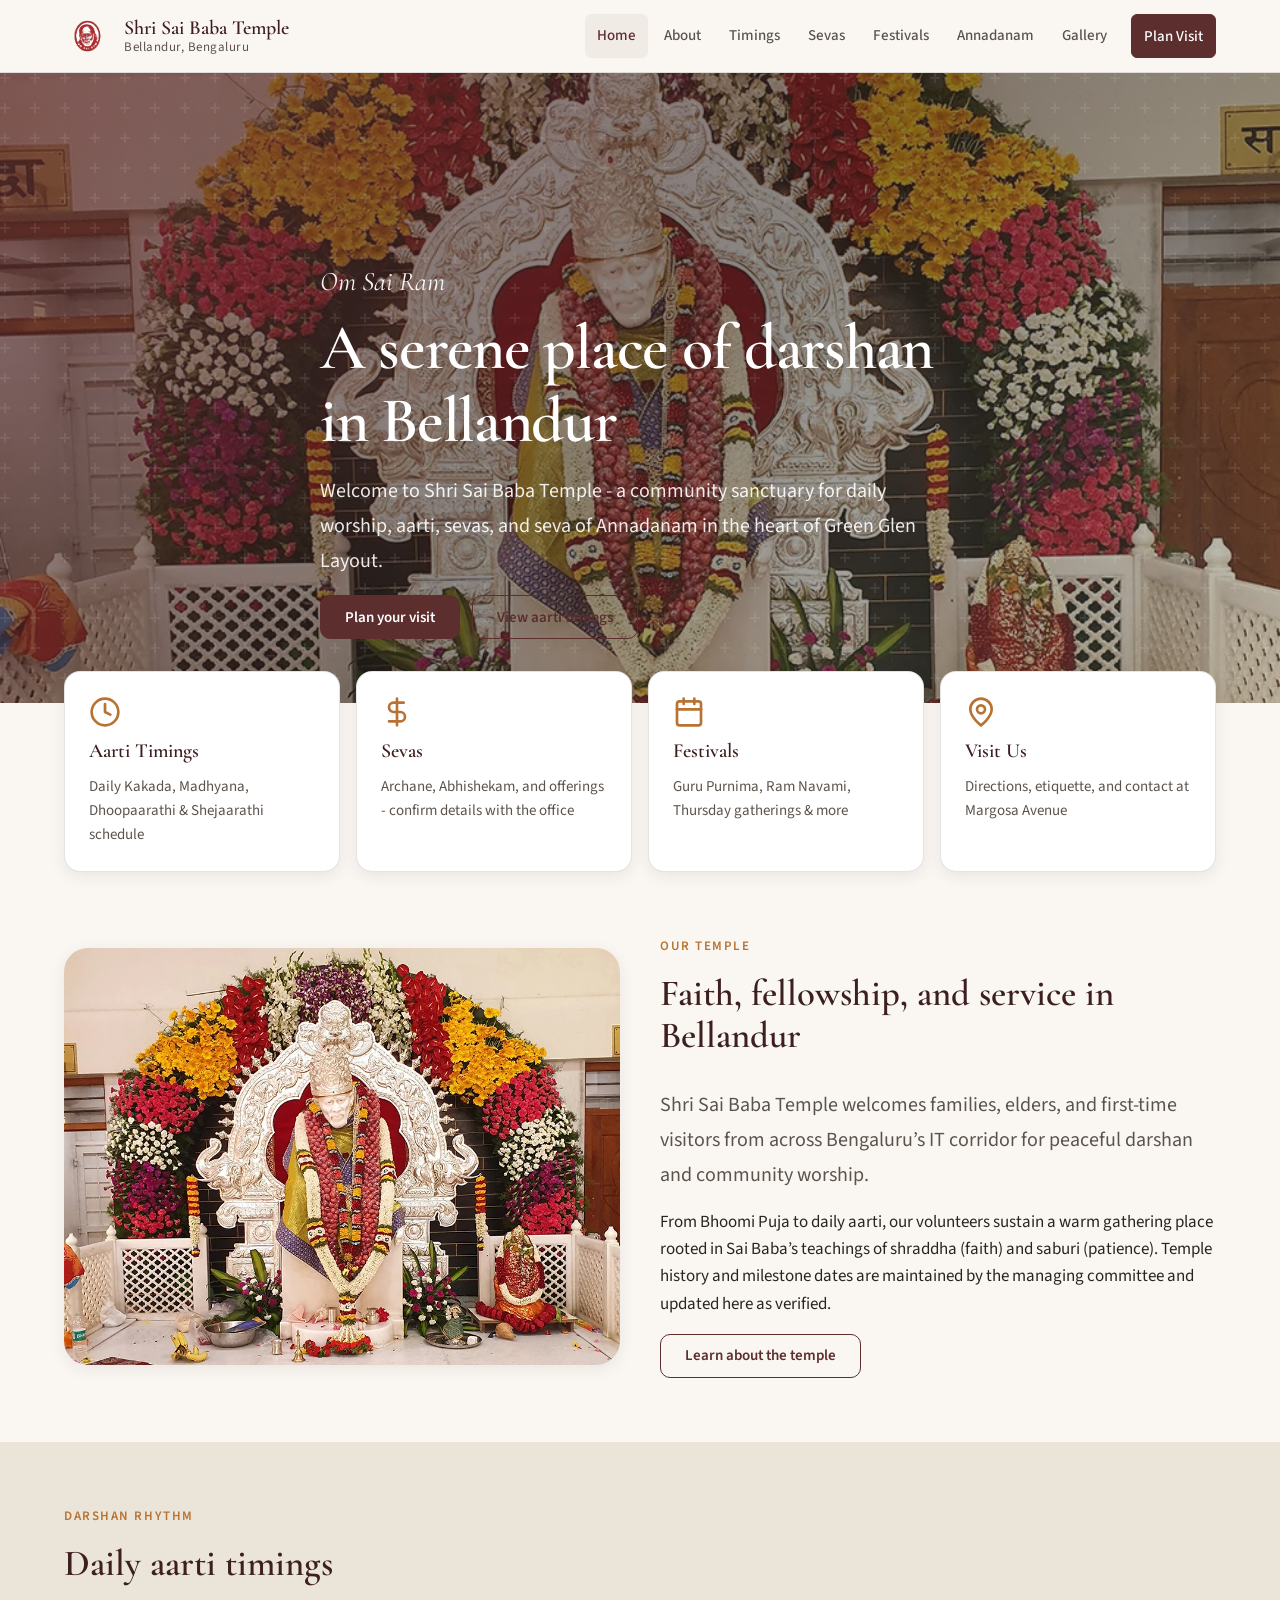
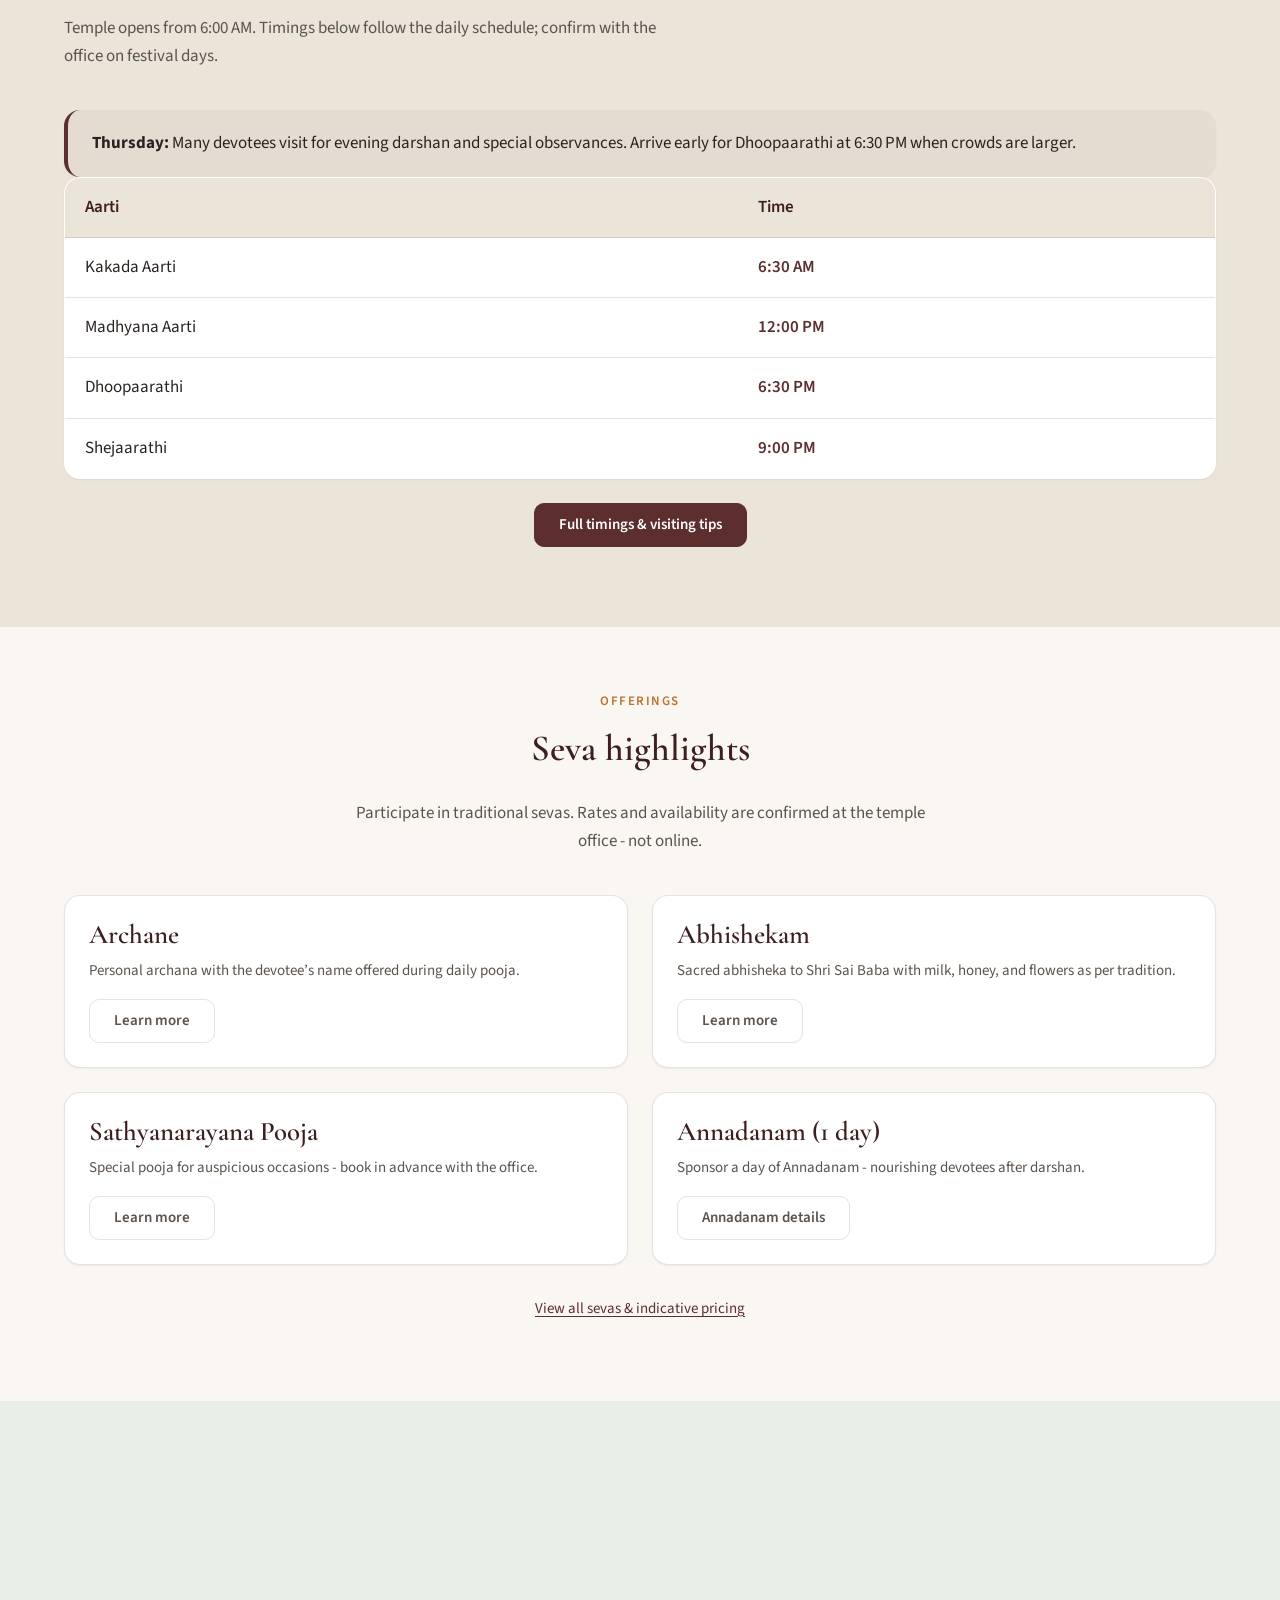
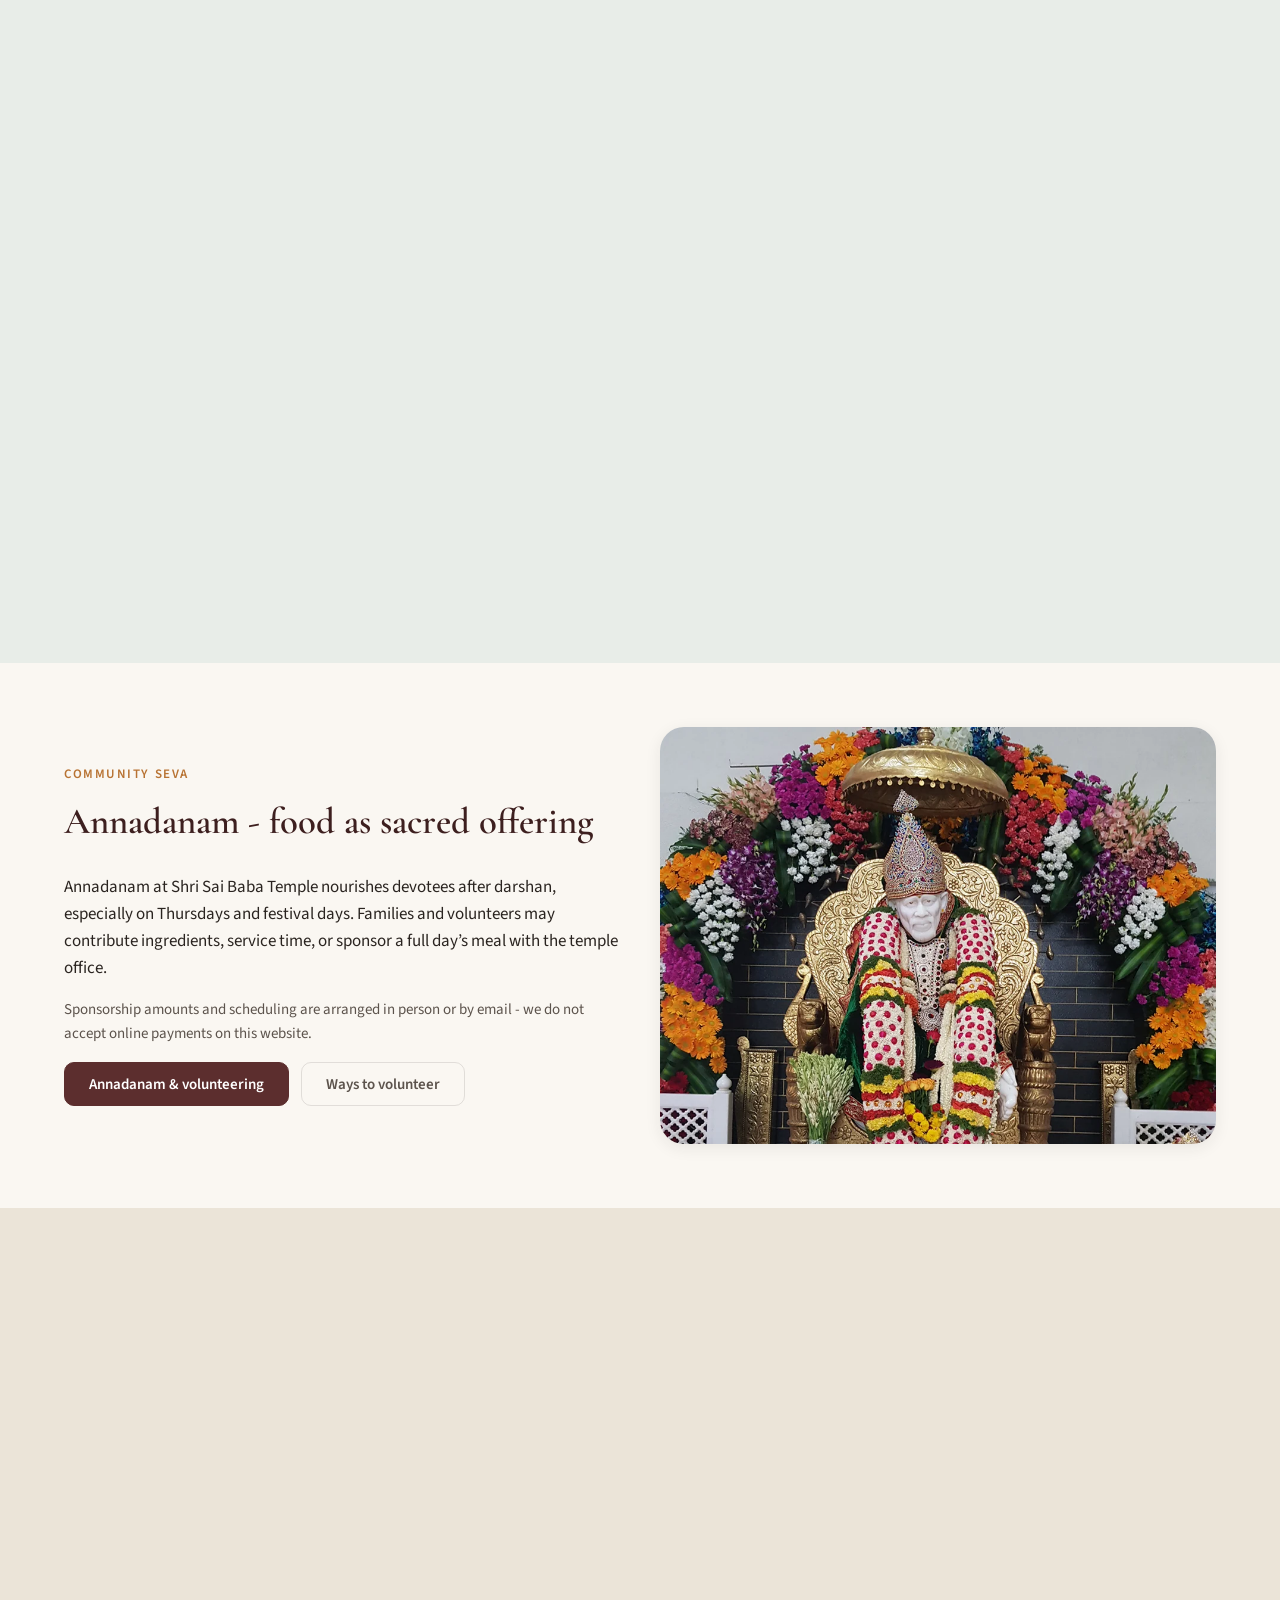
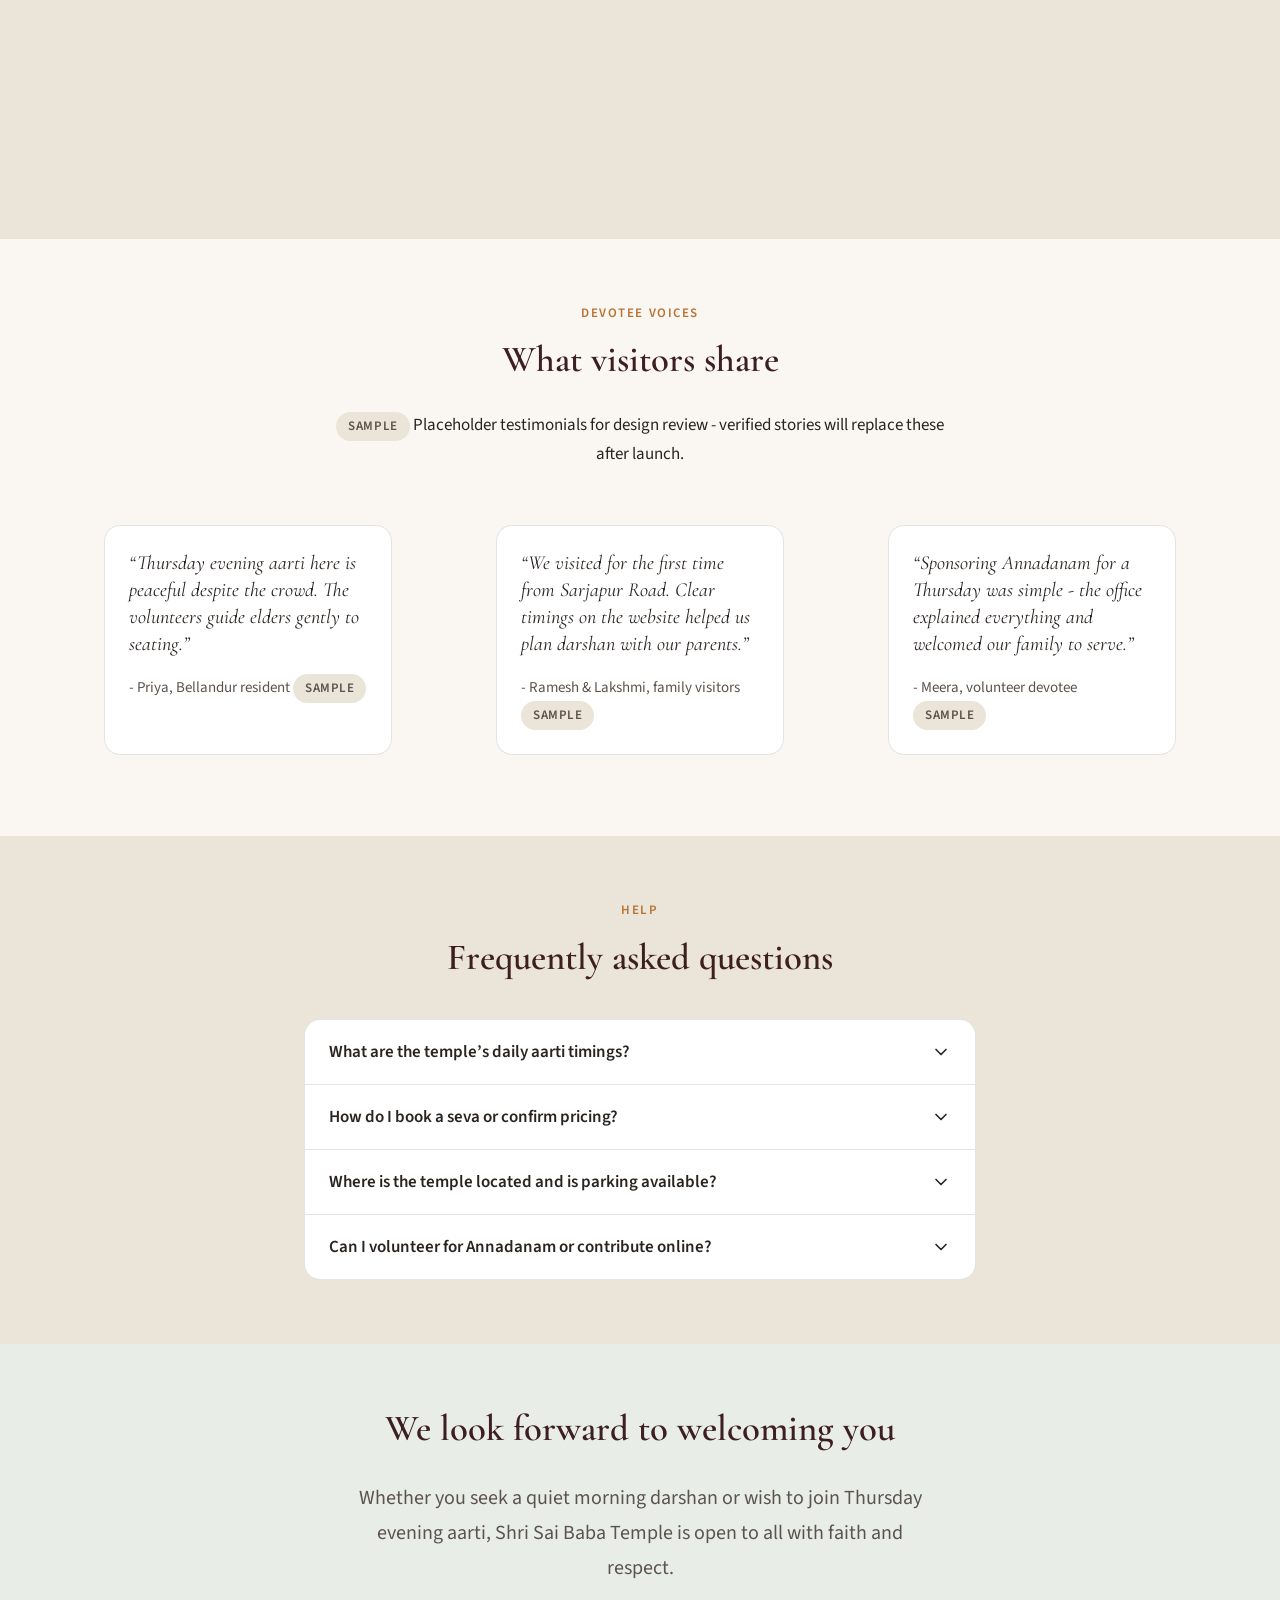
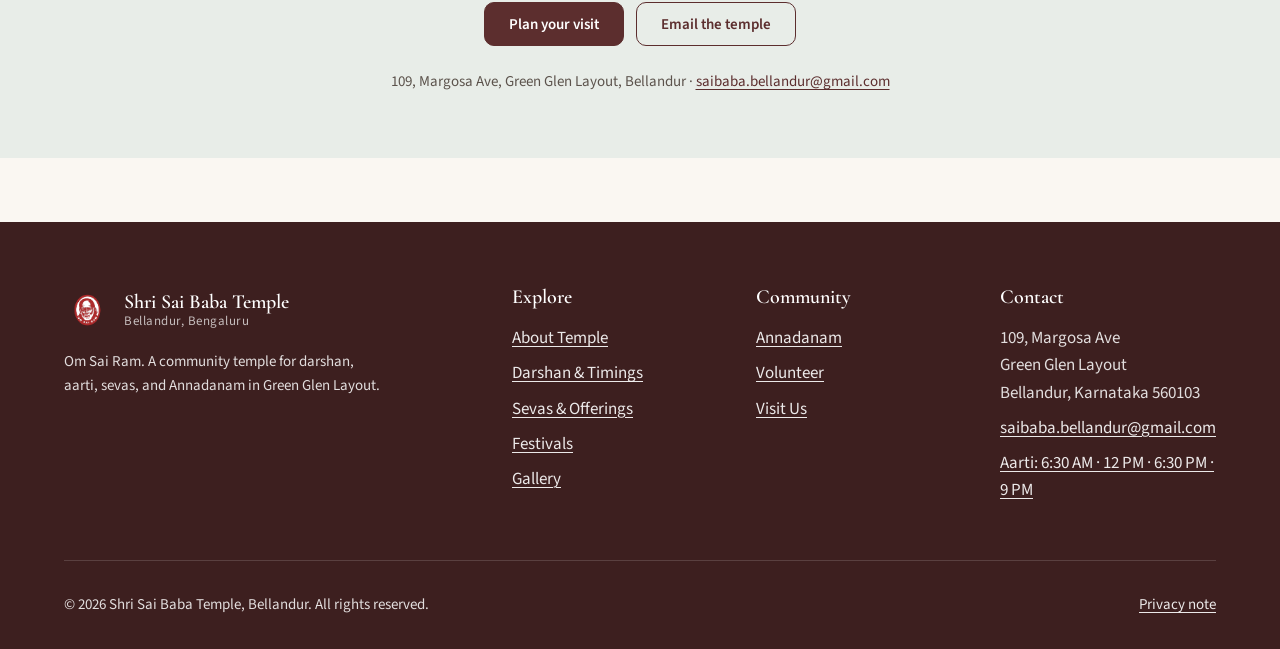
==== commit 6e06758b: "Add new HTML pages and .gitignore file for Shri Sai Baba Temple website - Created new pages: about.h" ====
--- a/index.html
+++ b/index.html
@@ -1,754 +1,565 @@
 <!DOCTYPE html>
-<html>
+<html lang="en">
+
 <head>
-<meta content="text/html; charset=utf-8" http-equiv="Content-Type"/>
-<meta content="width=device-width, initial-scale=1.0" name="viewport"/>
-<meta content="true" name="HandheldFriendly"/>
-<meta content="480" name="MobileOptimized"/>
-<link href="https://fonts.googleapis.com/css2?family=Playfair+Display:ital,wght@0,400..900;1,400..900&amp;family=Quicksand:wght@300..700&amp;display=swap" rel="stylesheet"/><link href="css/main-3.css" rel="stylesheet"/>
-<link href="css/main-5.css" rel="stylesheet"/>
-<link href="css/main-1.css" rel="stylesheet" type="text/css"/>
-<link href="css/internal-styles.css" rel="stylesheet"/><style>/* Default fonts: Playfair Display for headings, Quicksand for body (change_default_fonts.py) */
-body, html, .viamagusPageSettings, .viamagusPageSettings .viamagus-container { font-family: 'Quicksand', sans-serif; }
-h1, h2, h3, h4, h5, h6,
-.viamagus-heading1, .viamagus-heading2, .viamagus-heading3, .viamagus-section-heading { font-family: 'Playfair Display', serif; }</style>
-<script src="js/main-20.js" type="text/javascript">
-</script>
-<script src="js/main-3.js" type="text/javascript">
-</script>
-<script src="js/main-15.js" type="text/javascript">
-</script>
-<script src="js/main-17.js" type="text/javascript">
-</script>
-<script src="js/main-14.js" type="text/javascript">
-</script>
-<script src="js/main-18.js">
-</script>
-<script src="js/main-7.js">
-</script>
-<meta content="http://www.bellandursaibabatemple.com/home.html" property="og:url"/>
-<script id="googleMapApiKey" src="js/main-28.js">
-</script>
+  <meta charset="utf-8" />
+  <meta name="viewport" content="width=device-width, initial-scale=1" />
+  <title>Shri Sai Baba Temple, Bellandur | Darshan, Aarti Timings &amp; Sevas</title>
+  <meta name="description" content="Official website of Shri Sai Baba Temple, Bellandur, Bengaluru. Daily aarti timings, sevas, festivals, Annadanam, and visitor information for devotees." />
+  <link rel="canonical" href="https://bellandursaibabatemple.com/" />
+  <meta property="og:type" content="website" />
+  <meta property="og:url" content="https://bellandursaibabatemple.com/" />
+  <meta property="og:title" content="Shri Sai Baba Temple, Bellandur" />
+  <meta property="og:description" content="A serene place of darshan and community in Bellandur, Bengaluru. View aarti timings, sevas, and plan your visit." />
+  <meta property="og:image" content="https://bellandursaibabatemple.com/assets/images/history-of-our-temple.webp" />
+  <meta name="twitter:card" content="summary_large_image" />
+  <meta name="twitter:title" content="Shri Sai Baba Temple, Bellandur" />
+  <meta name="twitter:description" content="Daily aarti timings, sevas, and visitor information for devotees in Bengaluru." />
+  <meta name="twitter:image" content="https://bellandursaibabatemple.com/assets/images/history-of-our-temple.webp" />
+  <link rel="icon" href="assets/icons/favicon.svg" type="image/svg+xml" />
+  <link rel="manifest" href="site.webmanifest" />
+  <link rel="preconnect" href="https://fonts.googleapis.com" />
+  <link rel="preconnect" href="https://fonts.gstatic.com" crossorigin />
+  <link href="https://fonts.googleapis.com/css2?family=Cormorant+Garamond:ital,wght@0,500;0,600;0,700;1,500&family=Source+Sans+3:wght@400;500;600;700&display=swap" rel="stylesheet" />
+  <link rel="stylesheet" href="assets/css/style.css" />
+  <link rel="stylesheet" href="assets/css/components.css" />
+  <link rel="stylesheet" href="assets/css/responsive.css" />
+  <script type="application/ld+json">
+  {
+    "@context": "https://schema.org",
+    "@type": ["HinduTemple", "PlaceOfWorship"],
+    "name": "Shri Sai Baba Temple, Bellandur",
+    "alternateName": "Sai Baba Temple Bellandur",
+    "url": "https://bellandursaibabatemple.com/",
+    "image": "https://bellandursaibabatemple.com/assets/images/logo.webp",
+    "description": "A community temple dedicated to Shri Sai Baba in Bellandur, Bengaluru, offering daily darshan, aarti, sevas, and Annadanam.",
+    "email": "saibaba.bellandur@gmail.com",
+    "address": {
+      "@type": "PostalAddress",
+      "streetAddress": "109, Margosa Ave, Green Glen Layout",
+      "addressLocality": "Bellandur",
+      "addressRegion": "Karnataka",
+      "postalCode": "560103",
+      "addressCountry": "IN"
+    },
+    "geo": {
+      "@type": "GeoCoordinates",
+      "latitude": 12.928032,
+      "longitude": 77.672208
+    },
+    "openingHoursSpecification": {
+      "@type": "OpeningHoursSpecification",
+      "dayOfWeek": ["Monday","Tuesday","Wednesday","Thursday","Friday","Saturday","Sunday"],
+      "opens": "06:00",
+      "closes": "21:30"
+    },
+    "contactPoint": {
+      "@type": "ContactPoint",
+      "contactType": "temple office",
+      "email": "saibaba.bellandur@gmail.com",
+      "availableLanguage": ["en", "kn", "hi"]
+    }
+  }
+  </script>
 </head>
+
 <body>
-<script>
-   function loadViaBkgImage(){ if($('.backstretch').length){ $.backstretch('destroy',false);}$.backstretch('https://e55caec5ae0481d628e1-c69879559c528e947a473828dbfef64f.ssl.cf1.rackcdn.com/1586879163923aboutimg1.jpeg',{sitebuilder:true}); }
-  </script>
-<div class="viamagusPageSettings">
-<div class="viamagus-container">
-<link href="css/main-1.css" rel="stylesheet" type="text/css"/>
-<div class="viamagus-component viamagus_header" data-component-name="Menu" data-sticky-header="true" id="viamagus_Menu_9574">
-<div class="viamagus-component-bg-colour">
-<div class="viamagus-component-content navbar navbar-inverse" style="padding-top: 0px; padding-bottom: 0px; padding-left: 100px; padding-right: 100px; font-family: Metrophobic">
-<div class="navbar-inner" data-bkg-color="" data-transparent-menu-cover-mode="true">
-<div class="viamagus-menu-top-row">
-</div>
-<div class="container menu-center">
-<button class="btn btn-navbar" data-target=".nav-collapse" data-toggle="collapse" type="button">
-<span class="icon-bar">
-</span>
-<span class="icon-bar">
-</span>
-<span class="icon-bar">
-</span>
-</button>
-<div class="viamagus-business-logo" itemscope="" itemtype="http://schema.org/Organization">
-<a class="brand" href="/" itemprop="url">
-<img alt="logo" itemprop="logo" src="imgs/logo.webp" style="width: 140px"/>
-</a>
-</div>
-<div class="collapse-center">
-<div class="nav-collapse collapse">
-<ul class="nav" id="menu-nav">
-<li>
-<a class="menulink" data-target=".nav-collapse" data-toggle="collapse" href="home.html#viamagus_Hero_Section_2915" style="font-size: 16px">
-<i aria-hidden="true" class="">
-</i>
-              Home
-             </a>
-</li>
-<li>
-<a class="menulink" data-target=".nav-collapse" data-toggle="collapse" href="home.html#viamagus_Section_Title_9784" style="font-size: 16px">
-<i aria-hidden="true" class="">
-</i>
-              What We Do
-             </a>
-</li>
-<li>
-<a class="menulink" data-target=".nav-collapse" data-toggle="collapse" href="home.html#viamagus_Image_Text_5750" style="font-size: 16px">
-<i aria-hidden="true" class="">
-</i>
-              About Us
-             </a>
-</li>
-<li>
-<a class="menulink" data-target=".nav-collapse" data-toggle="collapse" href="home.html#viamagus_Section_Title_1664" style="font-size: 16px">
-<i aria-hidden="true" class="">
-</i>
-              Temples
-             </a>
-</li>
-<li>
-<a class="menulink" data-target=".nav-collapse" data-toggle="collapse" href="home.html#viamagus_columngrid_5310" style="font-size: 16px">
-              Timings
-             </a>
-</li>
-<li>
-<a class="menulink" data-target=".nav-collapse" data-toggle="collapse" href="home.html#viamagus_Section_Title_5853" style="font-size: 16px">
-              Gallery
-             </a>
-</li>
-<li>
-<a class="menulink" data-target=".nav-collapse" data-toggle="collapse" href="home.html#viamagus_Section_Title_8032" style="font-size: 16px">
-<i aria-hidden="true" class="">
-</i>
-              Contact Us
-             </a>
-</li>
-</ul>
-</div>
-</div>
-</div>
-</div>
-</div>
-</div>
-</div>
-<section class="viamagus-component viamagus_landimg" data-bkg-as-cover="true" data-component-name="Hero Section" data-image-position="50" data-img-uri="https://e55caec5ae0481d628e1-c69879559c528e947a473828dbfef64f.ssl.cf1.rackcdn.com/1586685481269saibabahero.jpeg" data-portrait-img-uri="" data-show-scroll-down-arrow="false" data-type="background" id="viamagus_Hero_Section_2915" style="height: 100vh; background-position: 50% 50%; background-image: url('https://e55caec5ae0481d628e1-c69879559c528e947a473828dbfef64f.ssl.cf1.rackcdn.com/1586685481269saibabahero.jpeg')">
-<div class="viamagus-component-bg-colour">
-<div class="viamagus-component-content">
-<div class="box-video">
-<div class="row-fluid viamagus-hero-section-row">
-<div class="displayTable">
-<div class="displayTableCell">
-<div class="span6" id="box-left">
-<div class="hero">
-<h1 class="viamagus-heading1 header-text large">
-<div>
-               Om Sai Ram
-              </div>
-</h1>
-<h3 class="viamagus-heading3 tagline">
-              ​Sai Baba Temple, Bellandur
-             </h3>
-<div class="viamagus-cart-button" style="text-align: left">
-<a class="btn viamagus-button-default viamagus-button-" href="home.html#viamagus_Section_Title_9784" target="">
-               Learn More
-              </a>
-</div>
-</div>
-</div>
-<div class="span6" id="video-area">
-<br/>
-</div>
-</div>
-</div>
-</div>
-</div>
-</div>
-</div>
-</section>
-<div class="viamagus-component viamagus-section-header" data-bkg-image="" data-component-name="Section Title" id="viamagus_Section_Title_9784">
-<div class="viamagus-component-bg-colour">
-<div class="viamagus-component-content" style="padding-top: 40px; padding-bottom: 10px">
-<div class="row-fluid">
-<div class="span12">
-<div class="title-page">
-<h2 class="viamagus-section-heading title">
-<div style="text-align: center">
-            About Us
-           </div>
-</h2>
-</div>
-</div>
-</div>
-</div>
-</div>
-</div>
-<section class="viamagus-component viamagus_circlimg" data-bkg-image="" data-component-name="columngrid" id="viamagus_columngrid_3665">
-<div class="viamagus-component-bg-colour">
-<div class="viamagus-component-content" style="padding-top: 30px; padding-bottom: 70px">
-<div class="container-fluid">
-<div class="row-fluid">
-<div class="span4 columngridone">
-<div class="image-alignment">
-<img align="middle" alt="BHUMI PUJA" class="img-circle img-responsive why-section" data-original="https://e55caec5ae0481d628e1-c69879559c528e947a473828dbfef64f.ssl.cf1.rackcdn.com/1586879356950services.jpeg" src="imgs/bhumi-puja.webp" style="height: 275px; margin: auto; display: block"/>
-</div>
-<div class="columngrid-desc fixedImgAlignmnetFixed">
-<div>
-<h2 class="viamagus-heading2">
-<div style="text-align: center">
-              BHUMI PUJA
-             </div>
-</h2>
-<div class="viamagus-paragraph">
-<div style="text-align: center">
-              Lorem Ipsum is simply dummy text of the printing and typesetting industry. Lorem Ipsum has been standard dummy text.
-             </div>
-</div>
-</div>
-</div>
-<div style="clear: both">
-</div>
-</div>
-<div class="span4 columngridtwo">
-<div class="image-alignment">
-<img align="middle" alt="PRANA PRATISHTA" class="img-circle img-responsive why-section" data-original="https://e55caec5ae0481d628e1-c69879559c528e947a473828dbfef64f.ssl.cf1.rackcdn.com/1586879356950services.jpeg" src="imgs/bhumi-puja.webp" style="height: 275px; margin: auto; display: block"/>
-</div>
-<div class="columngrid-desc fixedImgAlignmnetFixed">
-<div>
-<h2 class="viamagus-heading2">
-<div style="text-align: center">
-              PRANA PRATISHTA
-             </div>
-</h2>
-<div class="viamagus-paragraph">
-<div style="text-align: center">
-              Lorem Ipsum is simply dummy text of the printing and typesetting industry. Lorem Ipsum has been standard dummy text.
-             </div>
-</div>
-</div>
-</div>
-<div style="clear: both">
-</div>
-</div>
-<div class="span4 columngridthree">
-<div class="image-alignment">
-<img align="middle" alt="PRATHISTA DHINAM" class="img-circle img-responsive why-section" data-original="https://e55caec5ae0481d628e1-c69879559c528e947a473828dbfef64f.ssl.cf1.rackcdn.com/1586879356950services.jpeg" src="imgs/bhumi-puja.webp" style="height: 275px; margin: auto; display: block"/>
-</div>
-<div class="columngrid-desc fixedImgAlignmnetFixed">
-<div>
-<h2 class="viamagus-heading2">
-<div style="text-align: center">
-              PRATHISTA DHINAM
-             </div>
-</h2>
-<div class="viamagus-paragraph">
-<div style="text-align: center">
-              Lorem Ipsum is simply dummy text of the printing and typesetting industry. Lorem Ipsum has been standard dummy text.
-             </div>
-</div>
-</div>
-</div>
-<div style="clear: both">
-</div>
-</div>
-</div>
-</div>
-<div class="clearfix">
-</div>
-</div>
-</div>
-</section>
-<div class="viamagus-component viamagus-image-text container-fluid" data-bkg-image="" data-component-name="Image Text" id="viamagus_Image_Text_5750">
-<div class="viamagus-component-bg-colour" style="background-color: rgba(239,239,239,1)">
-<div class="viamagus-component-content" style="padding-top: 0px; padding-bottom: 0px">
-<div class="row-fluid">
-<div class="featurette">
-<div class="viamagus-img-txt-split row-fluid">
-<div class="span6 pull-left" style="display: table">
-<div class="img-container" style="text-align: center; vertical-align: middle; display: table-cell">
-<img alt="History of our Temple" class="featurette-image" data-original="https://e55caec5ae0481d628e1-c69879559c528e947a473828dbfef64f.ssl.cf1.rackcdn.com/1586879114297aboutimg.jpeg" src="imgs/history-of-our-temple.webp" style="width: 95%"/>
-</div>
-</div>
-<div class="span6 txt-container" style="display: table">
-<span class="txt-container-vertical-alignment" style="display: table-cell; vertical-align: middle">
-<h2 class="viamagus-heading2 featurette-heading">
-<span style="font-size: 28px">
-              History of our Temple
-             </span>
-</h2>
-<div class="lead viamagus-paragraph">
-             Sai Baba Temple, Bellandur is a based company working towards excellence in the Advertising &amp; Marketing space, and believe in pursuing business through innovation and technology. Our team comes with several years of industry experience, and comprise of a highly motivated set of specialists &amp; industry experts. Ourgoal is to be a leader in the industry by providing enhanced products, services, relationship and profitability.
-             <br/>
-<br/>
-             Our vision is to provide quality products &amp; services that exceeds the expectations of our esteemed customers. We firmly believe that our customers are the reason for our existence, and greatly respect the trust that they place in us.
-            </div>
-</span>
-</div>
-</div>
-</div>
-</div>
-</div>
-</div>
-</div>
-<div class="viamagus-component viamagus-section-header" data-bkg-image="" data-component-name="Section Title" id="viamagus_Section_Title_1664">
-<div class="viamagus-component-bg-colour">
-<div class="viamagus-component-content" style="padding-top: 40px; padding-bottom: 10px">
-<div class="row-fluid">
-<div class="span12">
-<div class="title-page">
-<h2 class="viamagus-section-heading title">
-<div style="text-align: center">
-            Other Temples
-           </div>
-</h2>
-</div>
-</div>
-</div>
-</div>
-</div>
-</div>
-<section class="viamagus-component viamagus_circlimg" data-bkg-image="" data-component-name="columngrid" id="viamagus_columngrid_5024">
-<div class="viamagus-component-bg-colour">
-<div class="viamagus-component-content" style="padding-top: 31px; padding-bottom: 80px">
-<div class="container-fluid">
-<div class="row-fluid">
-<div class="span3 columngridone" style="background: rgba(255,255,255,1)">
-<div class="image-alignment">
-<img align="middle" alt="God Name" class="img-circle img-responsive why-section" data-original="https://e55caec5ae0481d628e1-c69879559c528e947a473828dbfef64f.ssl.cf1.rackcdn.com/1586879375090services3.jpeg" src="imgs/god-name-4.webp" style="height: 201px; margin: auto; display: block"/>
-</div>
-<div class="columngrid-desc fixedImgAlignmnetFixed">
-<div style="padding: 10px">
-<h2 class="viamagus-heading2">
-<div style="text-align: center">
-              God Name
-             </div>
-</h2>
-<div class="viamagus-paragraph">
-<div style="text-align: center">
-              Lorem Ipsum is simply dummy text of the printing and typesetting industry.
-             </div>
-</div>
-</div>
-</div>
-<div style="clear: both">
-</div>
-</div>
-<div class="span3 columngridtwo" style="background: rgba(255,255,255,1)">
-<div class="image-alignment">
-<img align="middle" alt="God Name" class="img-circle img-responsive why-section" data-original="https://e55caec5ae0481d628e1-c69879559c528e947a473828dbfef64f.ssl.cf1.rackcdn.com/1586879262053service1.jpeg" src="imgs/god-name-2.webp" style="height: 201px; margin: auto; display: block"/>
-</div>
-<div class="columngrid-desc fixedImgAlignmnetFixed">
-<div style="padding: 10px">
-<h2 class="viamagus-heading2">
-<div style="text-align: center">
-              God Name
-             </div>
-</h2>
-<div class="viamagus-paragraph">
-<div style="text-align: center">
-              Lorem Ipsum is simply dummy text of the printing and typesetting industry.
-             </div>
-</div>
-</div>
-</div>
-<div style="clear: both">
-</div>
-</div>
-<div class="span3 columngridthree" style="background: rgba(255,255,255,1)">
-<div class="image-alignment">
-<img align="middle" alt="God Name" class="img-circle img-responsive why-section" data-original="https://e55caec5ae0481d628e1-c69879559c528e947a473828dbfef64f.ssl.cf1.rackcdn.com/1586879302081service2.jpeg" src="imgs/god-name.webp" style="height: 201px; margin: auto; display: block"/>
-</div>
-<div class="columngrid-desc fixedImgAlignmnetFixed">
-<div style="padding: 10px">
-<h2 class="viamagus-heading2">
-<div style="text-align: center">
-              God Name
-             </div>
-</h2>
-<div class="viamagus-paragraph">
-<div style="text-align: center">
-              Lorem Ipsum is simply dummy text of the printing and typesetting industry.
-             </div>
-</div>
-</div>
-</div>
-<div style="clear: both">
-</div>
-</div>
-<div class="span3 columngridfour" style="background: rgba(255,255,255,1)">
-<div class="image-alignment">
-<img align="middle" alt="God Name" class="img-circle img-responsive why-section" data-original="https://e55caec5ae0481d628e1-c69879559c528e947a473828dbfef64f.ssl.cf1.rackcdn.com/1586879337889service4.jpeg" src="imgs/god-name-3.webp" style="height: 201px; margin: auto; display: block"/>
-</div>
-<div class="columngrid-desc fixedImgAlignmnetFixed">
-<div style="padding: 10px">
-<h2 class="viamagus-heading2">
-<div style="text-align: center">
-              God Name
-             </div>
-</h2>
-<div class="viamagus-paragraph">
-<div style="text-align: center">
-              Lorem Ipsum is simply dummy text of the printing and typesetting industry.
-             </div>
-</div>
-</div>
-</div>
-<div style="clear: both">
-</div>
-</div>
-</div>
-</div>
-<div class="clearfix">
-</div>
-</div>
-</div>
-</section>
-<section class="viamagus-component viamagus_circlimg viamagus-background" data-bkg-image="https://e55caec5ae0481d628e1-c69879559c528e947a473828dbfef64f.ssl.cf1.rackcdn.com/1586886857134patternedmarooncolorpresentationpowerpoint.jpeg" data-component-name="columngrid" id="viamagus_columngrid_5310">
-<div class="viamagus-component-bg-colour" style="background-color: rgba(178,16,16,0.8)">
-<div class="viamagus-component-content" style="padding-top: 60px; padding-bottom: 60px">
-<div class="container-fluid">
-<div class="row-fluid">
-<div class="span6 columngridone">
-<div class="image-alignment">
-</div>
-<div class="columngrid-desc fixedImgAlignmnetFixed">
-<div>
-<h2 class="viamagus-heading2">
-<div style="text-align: center">
-<span style="color: #FFFFFF">
-               DAILY POOJA TIMINGS
-              </span>
-</div>
-</h2>
-<div class="viamagus-paragraph">
-<div style="text-align: center">
-<span style="color: #FFFFFF">
-               KAKADA ARATHI: 6:30 AM
-               <br/>
-               MADHYANA ARATHI: 12:00 PM
-               <br/>
-               DHOOPAARATHI: 6:30 PM
-               <br/>
-               SHEJAARATHI: 9:00
-              </span>
-</div>
-</div>
-</div>
-</div>
-<div style="clear: both">
-</div>
-</div>
-<div class="span6 columngridtwo">
-<div class="image-alignment">
-</div>
-<div class="columngrid-desc fixedImgAlignmnetFixed">
-<div>
-<h2 class="viamagus-heading2">
-<div style="text-align: center">
-<span style="color: #FFFFFF">
-               DAILY SEVAS
-              </span>
-</div>
-</h2>
-<div class="viamagus-paragraph">
-<div style="text-align: center">
-<span style="color: #FFFFFF">
-               ARCHANE: INR 10.00
-               <br/>
-               VEHICLE POOJA: INR 101.00
-               <br/>
-               ABHISHEKAM: INR 501.00
-               <br/>
-               SATHYANARAYANA POOJA: INR 501.00
-               <br/>
-               PALLAKKI SEVA: INR 1501.00
-               <br/>
-               FLOWERS SEVA: INR 2501.00
-               <br/>
-               ANNADHANA(1 DAY): INR 3001.00
-               <br/>
-               THURSDAY SPL. POOJA.: INR 5001.00
-              </span>
-</div>
-</div>
-</div>
-</div>
-<div style="clear: both">
-</div>
-</div>
-</div>
-</div>
-<div class="clearfix">
-</div>
-</div>
-</div>
-</section>
-<div class="viamagus-component viamagus-section-header" data-bkg-image="" data-component-name="Section Title" id="viamagus_Section_Title_5853">
-<div class="viamagus-component-bg-colour">
-<div class="viamagus-component-content" style="padding-top: 30px; padding-bottom: 10px">
-<div class="row-fluid">
-<div class="span12">
-<div class="title-page">
-<h2 class="viamagus-section-heading title">
-<div style="text-align: center">
-            Gallery
-           </div>
-</h2>
-</div>
-</div>
-</div>
-</div>
-</div>
-</div>
-<div class="viamagus-component viamagus-grid-gallery-container" id="viamagus_Grid_gallery_3252" style="display: none">
-<div class="viamagus-component-bg-colour">
-<div class="viamagus-component-content" style="padding-left: 100px; padding-right: 100px; padding-top: 20px; padding-bottom: 50px">
-<div class="viamagus-grid-gallery" data-component-id="viamagus_Grid_gallery_3252" data-enable-lightbox="true" data-font-style="" data-imagemargin="10" data-item-info-popup="false" data-layoutmode="grid" data-noofcolumns="3" data-noofcolumns-mobile="1" data-square-thumb="true" id="viamagus-grid-gallery42">
-<div class="viamagus-grid-item viamagus-grid" data-layout="grid" data-original="https://e55caec5ae0481d628e1-c69879559c528e947a473828dbfef64f.ssl.cf1.rackcdn.com/1586879114297aboutimg.jpeg" data-type="image" title="">
-<div class="grid-item-content" style="background-image: url('https://e55caec5ae0481d628e1-c69879559c528e947a473828dbfef64f.ssl.cf1.rackcdn.com/1586879114297aboutimg.jpeg')">
-<a href="https://e55caec5ae0481d628e1-c69879559c528e947a473828dbfef64f.ssl.cf1.rackcdn.com/1586879114297aboutimg.jpeg">
-<img alt="" src="imgs/history-of-our-temple.webp" style="width: 0px; height: 0px"/>
-<div id="mask" style="height: 200px">
-</div>
-</a>
-</div>
-</div>
-<div class="viamagus-grid-item viamagus-grid" data-layout="grid" data-original="https://e55caec5ae0481d628e1-c69879559c528e947a473828dbfef64f.ssl.cf1.rackcdn.com/1586879262053service1.jpeg" data-type="image" title="">
-<div class="grid-item-content" style="background-image: url('https://e55caec5ae0481d628e1-c69879559c528e947a473828dbfef64f.ssl.cf1.rackcdn.com/1586879262053service1.jpeg')">
-<a href="https://e55caec5ae0481d628e1-c69879559c528e947a473828dbfef64f.ssl.cf1.rackcdn.com/1586879262053service1.jpeg">
-<img alt="" src="imgs/god-name-2.webp" style="width: 0px; height: 0px"/>
-<div id="mask" style="height: 200px">
-</div>
-</a>
-</div>
-</div>
-<div class="viamagus-grid-item viamagus-grid" data-layout="grid" data-original="https://e55caec5ae0481d628e1-c69879559c528e947a473828dbfef64f.ssl.cf1.rackcdn.com/1586879302081service2.jpeg" data-type="image" title="">
-<div class="grid-item-content" style="background-image: url('https://e55caec5ae0481d628e1-c69879559c528e947a473828dbfef64f.ssl.cf1.rackcdn.com/1586879302081service2.jpeg')">
-<a href="https://e55caec5ae0481d628e1-c69879559c528e947a473828dbfef64f.ssl.cf1.rackcdn.com/1586879302081service2.jpeg">
-<img alt="" src="imgs/god-name.webp" style="width: 0px; height: 0px"/>
-<div id="mask" style="height: 200px">
-</div>
-</a>
-</div>
-</div>
-<div class="viamagus-grid-item viamagus-grid" data-layout="grid" data-original="https://e55caec5ae0481d628e1-c69879559c528e947a473828dbfef64f.ssl.cf1.rackcdn.com/1586879337889service4.jpeg" data-type="image" title="">
-<div class="grid-item-content" style="background-image: url('https://e55caec5ae0481d628e1-c69879559c528e947a473828dbfef64f.ssl.cf1.rackcdn.com/1586879337889service4.jpeg')">
-<a href="https://e55caec5ae0481d628e1-c69879559c528e947a473828dbfef64f.ssl.cf1.rackcdn.com/1586879337889service4.jpeg">
-<img alt="" src="imgs/god-name-3.webp" style="width: 0px; height: 0px"/>
-<div id="mask" style="height: 200px">
-</div>
-</a>
-</div>
-</div>
-<div class="viamagus-grid-item viamagus-grid" data-layout="grid" data-original="https://e55caec5ae0481d628e1-c69879559c528e947a473828dbfef64f.ssl.cf1.rackcdn.com/1586879356950services.jpeg" data-type="image" title="">
-<div class="grid-item-content" style="background-image: url('https://e55caec5ae0481d628e1-c69879559c528e947a473828dbfef64f.ssl.cf1.rackcdn.com/1586879356950services.jpeg')">
-<a href="https://e55caec5ae0481d628e1-c69879559c528e947a473828dbfef64f.ssl.cf1.rackcdn.com/1586879356950services.jpeg">
-<img alt="" src="imgs/bhumi-puja.webp" style="width: 0px; height: 0px"/>
-<div id="mask" style="height: 200px">
-</div>
-</a>
-</div>
-</div>
-<div class="viamagus-grid-item viamagus-grid" data-layout="grid" data-original="https://e55caec5ae0481d628e1-c69879559c528e947a473828dbfef64f.ssl.cf1.rackcdn.com/1586879375090services3.jpeg" data-type="image" title="">
-<div class="grid-item-content" style="background-image: url('https://e55caec5ae0481d628e1-c69879559c528e947a473828dbfef64f.ssl.cf1.rackcdn.com/1586879375090services3.jpeg')">
-<a href="https://e55caec5ae0481d628e1-c69879559c528e947a473828dbfef64f.ssl.cf1.rackcdn.com/1586879375090services3.jpeg">
-<img alt="" src="imgs/god-name-4.webp" style="width: 0px; height: 0px"/>
-<div id="mask" style="height: 200px">
-</div>
-</a>
-</div>
-</div>
-</div>
-</div>
-</div>
-</div>
-<div class="viamagus-component viamagus-section-header" data-bkg-image="" data-component-name="Section Title" id="viamagus_Section_Title_8032">
-<div class="viamagus-component-bg-colour" style="background-color: rgba(242,242,242,1)">
-<div class="viamagus-component-content" style="padding-top: 30px; padding-bottom: 10px">
-<div class="row-fluid">
-<div class="span12">
-<div class="title-page">
-<h2 class="viamagus-section-heading title">
-<div style="text-align: center">
-            Contact Us
-           </div>
-</h2>
-</div>
-</div>
-</div>
-</div>
-</div>
-</div>
-<div class="viamagus-component viamagus_contact viamagus_contact-form viamagus-paragraph" data-bkg-image="" data-component-name="Contact Form" id="viamagus_Contact_Form_3486">
-<div class="viamagus-component-bg-colour" style="background-color: rgba(242,242,242,1)">
-<div class="viamagus-component-content">
-<!-- Contact form disabled: inquiries via email only -->
-<!--
-<form class="form-horizontal">
-<div class="row-fluid form-container">
-<div class="span4">
-<p class="contact-name">
-<input id="customerName" name="name" placeholder="Name" required="" type="text" value=""/>
-</p>
-<p class="contact-email">
-<input id="customerEmail" name="email" placeholder="Email Address" required="" type="email" value=""/>
-</p>
-<p class="contact-email">
-<input id="customerPhone" name="text" placeholder="Phone Number" type="text" value=""/>
-</p>
-</div>
-<div class="span4">
-<div class="vm-form-control">
-<p class="contact-message">
-<textarea cols="40" id="customerMessage" name="message" placeholder="Message" required="" rows="8"></textarea>
-</p>
-</div>
-<div class="contact-submit">
-<div class="button-align" style="text-align: left">
-<input class="btn viamagus-button-default viamagus-button-" type="submit" value="Send"/>
-</div>
-</div>
-</div>
-<div class="span4 viamagus-contact-form-address">
-<div class="viamagus-form-alignment" itemscope="" itemtype="https://schema.org/PostalAddress">
-<ul>
-<li>
-<p>
-<i class="fa fa-map-marker">
-</i>
-<b>
-               Address
-              </b>
-</p>
-<div id="customerAddress" itemprop="streetAddress">
-              Sai Baba Temple, Bellandur, Green Glen Layout, Bellandur, Bengaluru, Karnataka 560103
-             </div>
-<br/>
-<p>
-</p>
-</li>
-<li>
-<p>
-<i class="fa fa-envelope">
-</i>
-<b>
-               Email
-              </b>
-</p>
-<div class="viamagus-customer-email">
-<a href="mailto:saibaba.bellandur@gmail.com" itemprop="email" target="_top">
-               saibaba.bellandur@gmail.com
-              </a>
-</div>
-<p>
-</p>
-</li>
-</ul>
-</div>
-</div>
-<div id="response">
-</div>
-</div>
-</form>
--->
-<section aria-labelledby="contact-email-heading" class="contact-email-only">
-<div class="row-fluid">
-<div class="span12">
-<h3 class="viamagus-heading2 contact-email-only__heading" id="contact-email-heading">
-            Get in touch
-           </h3>
-<p class="viamagus-paragraph contact-email-only__description">
-            We welcome your questions about darshan, temple timings, seva, and visits to Shri Sai Baba Temple, Bellandur. Please email us with your name, the subject of your message, and any details that will help us assist you.
-           </p>
-<p class="contact-email-only__action">
-<a class="btn viamagus-button-default viamagus-button-" href="mailto:saibaba.bellandur@gmail.com?subject=Inquiry%20from%20temple%20website">
-            Email Shri Sai Baba Temple, Bellandur
-           </a>
-</p>
-<p class="viamagus-paragraph contact-email-only__address">
-<i aria-hidden="true" class="fa fa-map-marker">
-</i>
-<span id="customerAddress" itemprop="streetAddress">
-            Sai Baba Temple, Bellandur, Green Glen Layout, Bellandur, Bengaluru, Karnataka 560103
-           </span>
-</p>
-</div>
-</div>
-</section>
-</div>
-</div>
-</div>
-<div class="viamagus-component viamagus_contact viamagus-paragraph viamagus_contact-address" data-bkg-image="" data-component-name="Contact Map" id="viamagus_Address_2101">
-<div class="viamagus-component-bg-colour" style="background-color: rgba(242,242,242,1)">
-<div class="viamagus-component-content">
-<div class="row-fluid">
-<div class="span12">
-<div class="PAGE-google-map-wrap">
-<div class="PAGE-google-map-embed">
-<iframe allowfullscreen="" loading="lazy" referrerpolicy="no-referrer-when-downgrade" src="https://www.google.com/maps/embed?pb=!1m18!1m12!1m3!1d4349.45225029423!2d77.66963307549615!3d12.928037215830999!2m3!1f0!2f0!3f0!3m2!1i1024!2i768!4f13.1!3m3!1m2!1s0x3bae139e67972fcf%3A0xcf113d3e9bb49d33!2sShri%20Sai%20Baba%20Temple%20(Bellanduru)!5e1!3m2!1sen!2sin!4v1778907795406!5m2!1sen!2sin" style="border:0;" title="Map showing Shri Sai Baba Temple, Bellandur, Bengaluru"></iframe>
-</div>
-</div>
-<p class="PAGE-google-map-caption viamagus-paragraph"><a href="https://www.google.com/maps/search/?api=1&amp;query=Shri+Sai+Baba+Temple+Bellanduru+Bengaluru" rel="noopener noreferrer" target="_blank">Open directions in Google Maps</a></p>
-</div>
-</div>
-</div>
-</div>
-</div>
-<div class="viamagus-component viamagus-spacer">
-<div class="viamagus-component-bg-colour" style="background-color: rgba(242,242,242,1); height: 30px">
-</div>
-</div>
-<footer class="viamagus-component viamagus_footer" data-bkg-image="" data-component-name="Footer" id="viamagus_Footer_5152">
-<div class="viamagus-component-bg-colour" style="background: rgba(43,43,43,1)">
-<div class="viamagus-component-content">
-<div class="row-fluid viamagus-paragraph">
-<div class="span3">
-</div>
-<div class="span6">
-<div class="copyright-center">
-<span style="color: #FFFFFF">
-           © 2026. Sai Baba Temple. All Rights Reserved.
-          </span>
-</div>
-</div>
-<div class="span3">
-<div class="socials-right">
-</div>
-</div>
-</div>
-<div class="row-fluid">
-<div id="logo">
-<a class="external" href="https://propage.in" id="goUp" style="float: right" target="_blank" title="propage.in">powered by propage.in</a>
-</div>
-</div>
-</div>
-</div>
-</footer>
-</div>
-</div>
-<script src="js/main-5.js">
-</script>
-<script src="js/main-8.js">
-</script>
-<script src="js/main-1.js">
-</script>
-<script src="js/main-19.js">
-</script>
-<script src="js/main-9.js">
-</script>
-<script src="js/main-26.js">
-</script>
-<script src="js/main-12.js">
-</script>
-<script src="js/main-13.js">
-</script>
-<script src="js/main-25.js">
-</script>
-<script src="js/main-21.js">
-</script>
-<script src="js/main-4.js">
-</script>
-<script src="js/main-24.js">
-</script>
-<script src="js/main-27.js">
-</script>
-<script src="js/main-2.js">
-</script>
-<script src="js/main-6.js" type="text/javascript">
-</script>
-<script src="js/main-23.js" type="text/javascript">
-</script>
-<script src="js/main-16.js" type="text/javascript">
-</script>
-<script src="js/main-11.js" type="text/javascript">
-</script>
-<script src="js/main-22.js" type="text/javascript">
-</script>
-<script src="js/main-10.js" type="text/javascript">
-</script>
-<script>
-   $(function() {	Viamagus_Website_Loader._init();	Viamagus_Form_Loader._init();});
+  <a href="#main" class="skip-link">Skip to main content</a>
+
+  <header class="site-header">
+    <div class="container site-header__inner">
+      <a href="index.html" class="site-logo" aria-label="Shri Sai Baba Temple, Bellandur - Home">
+        <img src="assets/images/logo.webp" alt="" width="48" height="48" />
+        <span class="site-logo__text">
+          <span class="site-logo__name">Shri Sai Baba Temple</span>
+          <span class="site-logo__place">Bellandur, Bengaluru</span>
+        </span>
+      </a>
+
+      <nav class="nav-primary" aria-label="Primary">
+        <a href="index.html" aria-current="page">Home</a>
+        <a href="about.html">About</a>
+        <a href="timings.html">Timings</a>
+        <a href="sevas.html">Sevas</a>
+        <a href="festivals.html">Festivals</a>
+        <a href="annadanam.html">Annadanam</a>
+        <a href="gallery.html">Gallery</a>
+        <a href="visit.html" class="btn btn--primary nav-cta">Plan Visit</a>
+      </nav>
+
+      <button type="button" class="nav-toggle" data-nav-toggle aria-expanded="false" aria-controls="mobile-nav" aria-label="Open menu">
+        <svg xmlns="http://www.w3.org/2000/svg" width="24" height="24" viewBox="0 0 24 24" fill="none" stroke="currentColor" stroke-width="2" stroke-linecap="round" stroke-linejoin="round" aria-hidden="true">
+          <line x1="4" x2="20" y1="12" y2="12"></line>
+          <line x1="4" x2="20" y1="6" y2="6"></line>
+          <line x1="4" x2="20" y1="18" y2="18"></line>
+        </svg>
+      </button>
+    </div>
+  </header>
+
+  <div class="mobile-nav" data-mobile-nav id="mobile-nav" aria-hidden="true">
+    <div class="mobile-nav__backdrop" data-nav-backdrop></div>
+    <div class="mobile-nav__panel">
+      <button type="button" class="nav-toggle mobile-nav__close" data-nav-close aria-label="Close menu">
+        <svg xmlns="http://www.w3.org/2000/svg" width="24" height="24" viewBox="0 0 24 24" fill="none" stroke="currentColor" stroke-width="2" stroke-linecap="round" stroke-linejoin="round" aria-hidden="true">
+          <path d="M18 6 6 18"></path>
+          <path d="m6 6 12 12"></path>
+        </svg>
+      </button>
+      <nav aria-label="Mobile">
+        <ul class="mobile-nav__links">
+          <li><a href="index.html" aria-current="page">Home</a></li>
+          <li><a href="about.html">About</a></li>
+          <li><a href="timings.html">Timings</a></li>
+          <li><a href="sevas.html">Sevas</a></li>
+          <li><a href="festivals.html">Festivals</a></li>
+          <li><a href="annadanam.html">Annadanam</a></li>
+          <li><a href="gallery.html">Gallery</a></li>
+          <li><a href="visit.html">Visit Us</a></li>
+          <li><a href="volunteer.html">Volunteer</a></li>
+        </ul>
+      </nav>
+    </div>
+  </div>
+
+  <main id="main">
+    <section class="hero" aria-labelledby="hero-heading">
+      <div class="hero__bg" role="img" aria-label="Temple interior and devotees during darshan"></div>
+      <div class="hero__pattern" aria-hidden="true"></div>
+      <div class="container hero__content">
+        <p class="hero__greeting">Om Sai Ram</p>
+        <h1 id="hero-heading">A serene place of darshan in Bellandur</h1>
+        <p class="lead">Welcome to Shri Sai Baba Temple - a community sanctuary for daily worship, aarti, sevas, and seva of Annadanam in the heart of Green Glen Layout.</p>
+        <div class="btn-group">
+          <a href="visit.html" class="btn btn--primary">Plan your visit</a>
+          <a href="timings.html" class="btn btn--secondary">View aarti timings</a>
+        </div>
+      </div>
+    </section>
+
+    <div class="container">
+      <div class="quick-grid" aria-label="Quick access">
+        <a href="timings.html" class="quick-card">
+          <svg class="quick-card__icon" xmlns="http://www.w3.org/2000/svg" width="24" height="24" viewBox="0 0 24 24" fill="none" stroke="currentColor" stroke-width="2" stroke-linecap="round" stroke-linejoin="round"
+            aria-hidden="true">
+            <circle cx="12" cy="12" r="10"></circle>
+            <polyline points="12 6 12 12 16 14"></polyline>
+          </svg>
+          <h2 class="quick-card__title">Aarti Timings</h2>
+          <p class="quick-card__desc">Daily Kakada, Madhyana, Dhoopaarathi &amp; Shejaarathi schedule</p>
+        </a>
+        <a href="sevas.html" class="quick-card">
+          <svg class="quick-card__icon" xmlns="http://www.w3.org/2000/svg" width="24" height="24" viewBox="0 0 24 24" fill="none" stroke="currentColor" stroke-width="2" stroke-linecap="round" stroke-linejoin="round"
+            aria-hidden="true">
+            <path d="M12 2v20M17 5H9.5a3.5 3.5 0 0 0 0 7h5a3.5 3.5 0 0 1 0 7H6"></path>
+          </svg>
+          <h2 class="quick-card__title">Sevas</h2>
+          <p class="quick-card__desc">Archane, Abhishekam, and offerings - confirm details with the office</p>
+        </a>
+        <a href="festivals.html" class="quick-card">
+          <svg class="quick-card__icon" xmlns="http://www.w3.org/2000/svg" width="24" height="24" viewBox="0 0 24 24" fill="none" stroke="currentColor" stroke-width="2" stroke-linecap="round" stroke-linejoin="round"
+            aria-hidden="true">
+            <rect width="18" height="18" x="3" y="4" rx="2" ry="2"></rect>
+            <line x1="16" x2="16" y1="2" y2="6"></line>
+            <line x1="8" x2="8" y1="2" y2="6"></line>
+            <line x1="3" x2="21" y1="10" y2="10"></line>
+          </svg>
+          <h2 class="quick-card__title">Festivals</h2>
+          <p class="quick-card__desc">Guru Purnima, Ram Navami, Thursday gatherings &amp; more</p>
+        </a>
+        <a href="visit.html" class="quick-card">
+          <svg class="quick-card__icon" xmlns="http://www.w3.org/2000/svg" width="24" height="24" viewBox="0 0 24 24" fill="none" stroke="currentColor" stroke-width="2" stroke-linecap="round" stroke-linejoin="round"
+            aria-hidden="true">
+            <path d="M20 10c0 6-8 12-8 12s-8-6-8-12a8 8 0 0 1 16 0Z"></path>
+            <circle cx="12" cy="10" r="3"></circle>
+          </svg>
+          <h2 class="quick-card__title">Visit Us</h2>
+          <p class="quick-card__desc">Directions, etiquette, and contact at Margosa Avenue</p>
+        </a>
+      </div>
+    </div>
+
+    <section class="section section--lazy" aria-labelledby="about-preview-heading">
+      <div class="container split">
+        <div class="split__media">
+          <img src="assets/images/history-of-our-temple.webp" alt="Devotees gathered at Shri Sai Baba Temple, Bellandur" width="800" height="600" loading="lazy" />
+        </div>
+        <div>
+          <p class="eyebrow">Our temple</p>
+          <h2 id="about-preview-heading">Faith, fellowship, and service in Bellandur</h2>
+          <p class="lead">Shri Sai Baba Temple welcomes families, elders, and first-time visitors from across Bengaluru’s IT corridor for peaceful darshan and community worship.</p>
+          <p>From Bhoomi Puja to daily aarti, our volunteers sustain a warm gathering place rooted in Sai Baba’s teachings of shraddha (faith) and saburi (patience). Temple history and milestone dates are maintained by
+            the managing committee and updated here as verified.</p>
+          <a href="about.html" class="btn btn--secondary">Learn about the temple</a>
+        </div>
+      </div>
+    </section>
+
+    <section class="section section--sand" aria-labelledby="timings-preview-heading">
+      <div class="container">
+        <header class="section__header">
+          <p class="eyebrow">Darshan rhythm</p>
+          <h2 id="timings-preview-heading">Daily aarti timings</h2>
+          <p class="text-muted mb-0">Temple opens from 6:00 AM. Timings below follow the daily schedule; confirm with the office on festival days.</p>
+        </header>
+        <div class="callout callout--thursday" role="note">
+          <strong>Thursday:</strong> Many devotees visit for evening darshan and special observances. Arrive early for Dhoopaarathi at 6:30 PM when crowds are larger.
+        </div>
+        <table class="timing-table">
+          <caption class="sr-only">Daily aarti schedule at Shri Sai Baba Temple, Bellandur</caption>
+          <thead>
+            <tr>
+              <th scope="col">Aarti</th>
+              <th scope="col">Time</th>
+            </tr>
+          </thead>
+          <tbody>
+            <tr>
+              <td>Kakada Aarti</td>
+              <td><time datetime="06:30">6:30 AM</time></td>
+            </tr>
+            <tr>
+              <td>Madhyana Aarti</td>
+              <td><time datetime="12:00">12:00 PM</time></td>
+            </tr>
+            <tr>
+              <td>Dhoopaarathi</td>
+              <td><time datetime="18:30">6:30 PM</time></td>
+            </tr>
+            <tr>
+              <td>Shejaarathi</td>
+              <td><time datetime="21:00">9:00 PM</time></td>
+            </tr>
+          </tbody>
+        </table>
+        <p class="text-center mt-0" style="margin-top: var(--space-6);">
+          <a href="timings.html" class="btn btn--primary">Full timings &amp; visiting tips</a>
+        </p>
+      </div>
+    </section>
+
+    <section class="section" aria-labelledby="seva-highlights-heading">
+      <div class="container">
+        <header class="section__header section__header--center">
+          <p class="eyebrow">Offerings</p>
+          <h2 id="seva-highlights-heading">Seva highlights</h2>
+          <p class="text-muted">Participate in traditional sevas. Rates and availability are confirmed at the temple office - not online.</p>
+        </header>
+        <div class="card-grid card-grid--2">
+          <article class="card seva-card">
+            <div class="card__body">
+              <h3>Archane</h3>
+              <p>Personal archana with the devotee’s name offered during daily pooja.</p>
+              <a href="sevas.html#archane" class="btn btn--ghost">Learn more</a>
+            </div>
+          </article>
+          <article class="card seva-card">
+            <div class="card__body">
+              <h3>Abhishekam</h3>
+              <p>Sacred abhisheka to Shri Sai Baba with milk, honey, and flowers as per tradition.</p>
+              <a href="sevas.html#abhishekam" class="btn btn--ghost">Learn more</a>
+            </div>
+          </article>
+          <article class="card seva-card">
+            <div class="card__body">
+              <h3>Sathyanarayana Pooja</h3>
+              <p>Special pooja for auspicious occasions - book in advance with the office.</p>
+              <a href="sevas.html#sathyanarayana" class="btn btn--ghost">Learn more</a>
+            </div>
+          </article>
+          <article class="card seva-card">
+            <div class="card__body">
+              <h3>Annadanam (1 day)</h3>
+              <p>Sponsor a day of Annadanam - nourishing devotees after darshan.</p>
+              <a href="annadanam.html" class="btn btn--ghost">Annadanam details</a>
+            </div>
+          </article>
+        </div>
+        <p class="text-center text-small text-muted" style="margin-top: var(--space-8);">
+          <a href="sevas.html">View all sevas &amp; indicative pricing</a>
+        </p>
+      </div>
+    </section>
+
+    <section class="section section--leaf section--lazy" aria-labelledby="festivals-preview-heading">
+      <div class="container">
+        <header class="section__header">
+          <p class="eyebrow">Celebrations</p>
+          <h2 id="festivals-preview-heading">Festivals &amp; gatherings</h2>
+          <p class="text-muted mb-0">Join the community for observances throughout the year. Dates may shift per the Hindu calendar - check with the office before travel.</p>
+        </header>
+        <div class="card-grid card-grid--2">
+          <article class="card">
+            <div class="card__body">
+              <span class="badge badge--saffron">Observance</span>
+              <h3>Guru Purnima</h3>
+              <p>Honouring the guru with special darshan, bhajans, and prasadam distribution.</p>
+            </div>
+          </article>
+          <article class="card">
+            <div class="card__body">
+              <span class="badge badge--saffron">Observance</span>
+              <h3>Ram Navami</h3>
+              <p>Celebrating Lord Rama’s birth with extended darshan and devotional programmes.</p>
+            </div>
+          </article>
+          <article class="card">
+            <div class="card__body">
+              <span class="badge badge--saffron">Observance</span>
+              <h3>Vijayadashami</h3>
+              <p>A day of victory and blessings - visit for festival pooja and community meals.</p>
+            </div>
+          </article>
+          <article class="card">
+            <div class="card__body">
+              <span class="badge">Weekly</span>
+              <h3>Thursday darshan</h3>
+              <p>Thursday evenings draw many devotees for Dhoopaarathi and Sai Baba parayanam.</p>
+            </div>
+          </article>
+        </div>
+        <p style="margin-top: var(--space-8);">
+          <a href="festivals.html" class="btn btn--secondary">Festival calendar &amp; guidance</a>
+        </p>
+      </div>
+    </section>
+
+    <section class="section" aria-labelledby="annadanam-preview-heading">
+      <div class="container split split--reverse">
+        <div class="split__media">
+          <img src="assets/images/bhumi-puja.webp" alt="Community gathering during temple foundation ceremonies" width="800" height="600" loading="lazy" />
+        </div>
+        <div>
+          <p class="eyebrow">Community seva</p>
+          <h2 id="annadanam-preview-heading">Annadanam - food as sacred offering</h2>
+          <p>Annadanam at Shri Sai Baba Temple nourishes devotees after darshan, especially on Thursdays and festival days. Families and volunteers may contribute ingredients, service time, or sponsor a full day’s meal
+            with the temple office.</p>
+          <p class="text-muted text-small">Sponsorship amounts and scheduling are arranged in person or by email - we do not accept online payments on this website.</p>
+          <div class="btn-group">
+            <a href="annadanam.html" class="btn btn--primary">Annadanam &amp; volunteering</a>
+            <a href="volunteer.html" class="btn btn--ghost">Ways to volunteer</a>
+          </div>
+        </div>
+      </div>
+    </section>
+
+    <section class="section section--sand section--lazy" aria-labelledby="gallery-teaser-heading">
+      <div class="container">
+        <header class="section__header section__header--center">
+          <p class="eyebrow">Gallery</p>
+          <h2 id="gallery-teaser-heading">Moments at the temple</h2>
+          <p class="text-muted">A glimpse of darshan, festivals, and community life. More photos are added by the temple committee.</p>
+        </header>
+        <div class="gallery-grid">
+          <button type="button" class="gallery-item" data-gallery-item>
+            <img src="assets/images/history-of-our-temple.webp" alt="Temple darshan hall with devotees" width="400" height="300" loading="lazy" />
+            <span class="gallery-item__caption">Darshan &amp; gatherings</span>
+          </button>
+          <button type="button" class="gallery-item" data-gallery-item>
+            <img src="assets/images/bhumi-puja.webp" alt="Bhoomi Puja ceremony at the temple site" width="400" height="300" loading="lazy" />
+            <span class="gallery-item__caption">Bhoomi Puja</span>
+          </button>
+          <button type="button" class="gallery-item" data-gallery-item>
+            <img src="assets/images/god-name.webp" alt="Shrine of Shri Sai Baba adorned with flowers" width="400" height="300" loading="lazy" />
+            <span class="gallery-item__caption">Shrine &amp; decorations</span>
+          </button>
+        </div>
+        <p class="text-center" style="margin-top: var(--space-8);">
+          <a href="gallery.html" class="btn btn--secondary">View full gallery</a>
+        </p>
+      </div>
+    </section>
+
+    <section class="section" aria-labelledby="testimonials-heading">
+      <div class="container">
+        <header class="section__header section__header--center">
+          <p class="eyebrow">Devotee voices</p>
+          <h2 id="testimonials-heading">What visitors share</h2>
+          <p><span class="badge badge--sample">SAMPLE</span> Placeholder testimonials for design review - verified stories will replace these after launch.</p>
+        </header>
+        <div class="card-grid card-grid--3">
+          <figure class="testimonial">
+            <blockquote>
+              <p>“Thursday evening aarti here is peaceful despite the crowd. The volunteers guide elders gently to seating.”</p>
+            </blockquote>
+            <figcaption>
+              <cite>- Priya, Bellandur resident</cite>
+              <span class="badge badge--sample">SAMPLE</span>
+            </figcaption>
+          </figure>
+          <figure class="testimonial">
+            <blockquote>
+              <p>“We visited for the first time from Sarjapur Road. Clear timings on the website helped us plan darshan with our parents.”</p>
+            </blockquote>
+            <figcaption>
+              <cite>- Ramesh &amp; Lakshmi, family visitors</cite>
+              <span class="badge badge--sample">SAMPLE</span>
+            </figcaption>
+          </figure>
+          <figure class="testimonial">
+            <blockquote>
+              <p>“Sponsoring Annadanam for a Thursday was simple - the office explained everything and welcomed our family to serve.”</p>
+            </blockquote>
+            <figcaption>
+              <cite>- Meera, volunteer devotee</cite>
+              <span class="badge badge--sample">SAMPLE</span>
+            </figcaption>
+          </figure>
+        </div>
+      </div>
+    </section>
+
+    <section class="section section--sand" aria-labelledby="faq-heading">
+      <div class="container container--narrow">
+        <header class="section__header section__header--center">
+          <p class="eyebrow">Help</p>
+          <h2 id="faq-heading">Frequently asked questions</h2>
+        </header>
+        <div class="accordion">
+          <div class="accordion__item">
+            <h3 class="mt-0 mb-0">
+              <button type="button" class="accordion__trigger" data-accordion-trigger id="faq-trigger-1" aria-expanded="false" aria-controls="faq-panel-1">
+                What are the temple’s daily aarti timings?
+                <svg class="accordion__icon" xmlns="http://www.w3.org/2000/svg" width="24" height="24" viewBox="0 0 24 24" fill="none" stroke="currentColor" stroke-width="2" stroke-linecap="round" stroke-linejoin="round"
+                  aria-hidden="true">
+                  <path d="m6 9 6 6 6-6"></path>
+                </svg>
+              </button>
+            </h3>
+            <div id="faq-panel-1" class="accordion__panel" role="region" aria-labelledby="faq-trigger-1" hidden>
+              <p>Kakada Aarti is at 6:30 AM, Madhyana Aarti at 12:00 PM, Dhoopaarathi at 6:30 PM, and Shejaarathi at 9:00 PM. The temple generally opens around 6:00 AM. See the <a href="timings.html">timings page</a> for
+                visiting tips and Thursday notes.</p>
+            </div>
+          </div>
+          <div class="accordion__item">
+            <h3 class="mt-0 mb-0">
+              <button type="button" class="accordion__trigger" data-accordion-trigger id="faq-trigger-2" aria-expanded="false" aria-controls="faq-panel-2">
+                How do I book a seva or confirm pricing?
+                <svg class="accordion__icon" xmlns="http://www.w3.org/2000/svg" width="24" height="24" viewBox="0 0 24 24" fill="none" stroke="currentColor" stroke-width="2" stroke-linecap="round" stroke-linejoin="round"
+                  aria-hidden="true">
+                  <path d="m6 9 6 6 6-6"></path>
+                </svg>
+              </button>
+            </h3>
+            <div id="faq-panel-2" class="accordion__panel" role="region" aria-labelledby="faq-trigger-2" hidden>
+              <p>Visit the temple office during open hours or email <a href="mailto:saibaba.bellandur@gmail.com">saibaba.bellandur@gmail.com</a> with your preferred date and seva name. Indicative rates are listed on the
+                <a href="sevas.html">sevas page</a>; final amounts are confirmed in person.</p>
+            </div>
+          </div>
+          <div class="accordion__item">
+            <h3 class="mt-0 mb-0">
+              <button type="button" class="accordion__trigger" data-accordion-trigger id="faq-trigger-3" aria-expanded="false" aria-controls="faq-panel-3">
+                Where is the temple located and is parking available?
+                <svg class="accordion__icon" xmlns="http://www.w3.org/2000/svg" width="24" height="24" viewBox="0 0 24 24" fill="none" stroke="currentColor" stroke-width="2" stroke-linecap="round" stroke-linejoin="round"
+                  aria-hidden="true">
+                  <path d="m6 9 6 6 6-6"></path>
+                </svg>
+              </button>
+            </h3>
+            <div id="faq-panel-3" class="accordion__panel" role="region" aria-labelledby="faq-trigger-3" hidden>
+              <p>We are at 109, Margosa Ave, Green Glen Layout, Bellandur, Bengaluru 560103. Street parking is available nearby; on busy Thursdays and festivals, allow extra time. Directions and a map are on the <a
+                  href="visit.html">visit page</a>.</p>
+            </div>
+          </div>
+          <div class="accordion__item">
+            <h3 class="mt-0 mb-0">
+              <button type="button" class="accordion__trigger" data-accordion-trigger id="faq-trigger-4" aria-expanded="false" aria-controls="faq-panel-4">
+                Can I volunteer for Annadanam or contribute online?
+                <svg class="accordion__icon" xmlns="http://www.w3.org/2000/svg" width="24" height="24" viewBox="0 0 24 24" fill="none" stroke="currentColor" stroke-width="2" stroke-linecap="round" stroke-linejoin="round"
+                  aria-hidden="true">
+                  <path d="m6 9 6 6 6-6"></path>
+                </svg>
+              </button>
+            </h3>
+            <div id="faq-panel-4" class="accordion__panel" role="region" aria-labelledby="faq-trigger-4" hidden>
+              <p>Yes - volunteers are welcome for meal preparation and service. This website does not process payments; contact the office to sponsor Annadanam or learn about <a href="volunteer.html">volunteering</a> in
+                person.</p>
+            </div>
+          </div>
+        </div>
+      </div>
+    </section>
+
+    <section class="section section--leaf" aria-labelledby="cta-heading">
+      <div class="container text-center">
+        <h2 id="cta-heading">We look forward to welcoming you</h2>
+        <p class="lead" style="margin-inline: auto; max-width: 36rem;">Whether you seek a quiet morning darshan or wish to join Thursday evening aarti, Shri Sai Baba Temple is open to all with faith and respect.</p>
+        <div class="btn-group" style="justify-content: center;">
+          <a href="visit.html" class="btn btn--primary">Plan your visit</a>
+          <a href="mailto:saibaba.bellandur@gmail.com" class="btn btn--secondary">Email the temple</a>
+        </div>
+        <p class="text-small text-muted mb-0" style="margin-top: var(--space-6);">
+          109, Margosa Ave, Green Glen Layout, Bellandur ·
+          <a href="mailto:saibaba.bellandur@gmail.com">saibaba.bellandur@gmail.com</a>
+        </p>
+      </div>
+    </section>
+  </main>
+
+  <footer class="site-footer">
+    <div class="container">
+      <div class="site-footer__grid">
+        <div>
+          <a href="index.html" class="site-logo" style="color: var(--color-white); margin-bottom: var(--space-4);">
+            <img src="assets/images/logo.webp" alt="" width="48" height="48" />
+            <span class="site-logo__text">
+              <span class="site-logo__name" style="color: var(--color-white);">Shri Sai Baba Temple</span>
+              <span class="site-logo__place" style="color: rgba(255,255,255,0.7);">Bellandur, Bengaluru</span>
+            </span>
+          </a>
+          <p class="text-small" style="max-width: 20rem;">Om Sai Ram. A community temple for darshan, aarti, sevas, and Annadanam in Green Glen Layout.</p>
+        </div>
+        <div>
+          <h3>Explore</h3>
+          <ul>
+            <li><a href="about.html">About Temple</a></li>
+            <li><a href="timings.html">Darshan &amp; Timings</a></li>
+            <li><a href="sevas.html">Sevas &amp; Offerings</a></li>
+            <li><a href="festivals.html">Festivals</a></li>
+            <li><a href="gallery.html">Gallery</a></li>
+          </ul>
+        </div>
+        <div>
+          <h3>Community</h3>
+          <ul>
+            <li><a href="annadanam.html">Annadanam</a></li>
+            <li><a href="volunteer.html">Volunteer</a></li>
+            <li><a href="visit.html">Visit Us</a></li>
+          </ul>
+        </div>
+        <div>
+          <h3>Contact</h3>
+          <ul>
+            <li>109, Margosa Ave<br />Green Glen Layout<br />Bellandur, Karnataka 560103</li>
+            <li><a href="mailto:saibaba.bellandur@gmail.com">saibaba.bellandur@gmail.com</a></li>
+            <li><a href="timings.html">Aarti: 6:30 AM · 12 PM · 6:30 PM · 9 PM</a></li>
+          </ul>
+        </div>
+      </div>
+      <div class="site-footer__bottom">
+        <p class="mb-0">&copy; <span id="year">2026</span> Shri Sai Baba Temple, Bellandur. All rights reserved.</p>
+        <p class="mb-0"><a href="visit.html#privacy">Privacy note</a></p>
+      </div>
+    </div>
+  </footer>
+
+  <div class="lightbox" data-lightbox aria-hidden="true" role="dialog" aria-modal="true" aria-label="Image preview">
+    <button type="button" class="btn btn--ghost lightbox__close" data-lightbox-close aria-label="Close image">
+      <svg xmlns="http://www.w3.org/2000/svg" width="24" height="24" viewBox="0 0 24 24" fill="none" stroke="currentColor" stroke-width="2" stroke-linecap="round" stroke-linejoin="round" aria-hidden="true">
+        <path d="M18 6 6 18"></path>
+        <path d="m6 6 12 12"></path>
+      </svg>
+    </button>
+    <img class="lightbox__img" data-lightbox-img src="" alt="" />
+  </div>
+
+  <script src="assets/js/navigation.js" defer></script>
+  <script src="assets/js/faq.js" defer></script>
+  <script src="assets/js/gallery.js" defer></script>
+  <script src="assets/js/main.js" defer></script>
+  <script>
+    document.getElementById('year').textContent = new Date().getFullYear();
   </script>
 </body>
-</html>
+
+</html>
--- a/assets/css/style.css
+++ b/assets/css/style.css
@@ -0,0 +1,310 @@
+/* style.css - Design tokens, reset, typography, layout primitives */
+
+:root {
+  --color-ivory: #faf7f2;
+  --color-sandstone: #ebe4d8;
+  --color-sandstone-deep: #d9cfc0;
+  --color-saffron: #b87333;
+  --color-saffron-soft: #d4a574;
+  --color-maroon: #5c2e2e;
+  --color-maroon-deep: #3d1f1f;
+  --color-leaf: #5a6b5a;
+  --color-leaf-soft: #e8ede8;
+  --color-ink: #2a2420;
+  --color-ink-muted: #5c534c;
+  --color-ink-faint: #8a8178;
+  --color-white: #ffffff;
+  --color-border: rgba(42, 36, 32, 0.12);
+  --color-border-strong: rgba(42, 36, 32, 0.2);
+  --color-focus: #b87333;
+  --color-error: #8b2e2e;
+  --color-success: #3d5c3d;
+
+  --font-display: 'Cormorant Garamond', Georgia, 'Times New Roman', serif;
+  --font-body: 'Source Sans 3', system-ui, -apple-system, sans-serif;
+
+  --text-xs: clamp(0.75rem, 0.7rem + 0.2vw, 0.8125rem);
+  --text-sm: clamp(0.875rem, 0.82rem + 0.25vw, 0.9375rem);
+  --text-base: clamp(1rem, 0.95rem + 0.25vw, 1.0625rem);
+  --text-lg: clamp(1.125rem, 1.05rem + 0.35vw, 1.25rem);
+  --text-xl: clamp(1.375rem, 1.2rem + 0.6vw, 1.75rem);
+  --text-2xl: clamp(1.75rem, 1.5rem + 1vw, 2.5rem);
+  --text-3xl: clamp(2.25rem, 1.8rem + 1.5vw, 3.25rem);
+  --text-hero: clamp(2.75rem, 2rem + 2.5vw, 4.5rem);
+
+  --leading-tight: 1.15;
+  --leading-snug: 1.35;
+  --leading-normal: 1.6;
+  --leading-relaxed: 1.75;
+
+  --space-1: 0.25rem;
+  --space-2: 0.5rem;
+  --space-3: 0.75rem;
+  --space-4: 1rem;
+  --space-5: 1.25rem;
+  --space-6: 1.5rem;
+  --space-8: 2rem;
+  --space-10: 2.5rem;
+  --space-12: 3rem;
+  --space-16: 4rem;
+  --space-20: 5rem;
+  --space-24: 6rem;
+
+  --container-max: 72rem;
+  --container-narrow: 42rem;
+  --header-height: 4.5rem;
+  --radius-sm: 0.375rem;
+  --radius-md: 0.625rem;
+  --radius-lg: 1rem;
+  --radius-xl: 1.5rem;
+  --radius-full: 9999px;
+
+  --shadow-sm: 0 1px 2px rgba(42, 36, 32, 0.06);
+  --shadow-md: 0 4px 16px rgba(42, 36, 32, 0.08);
+  --shadow-lg: 0 12px 40px rgba(42, 36, 32, 0.1);
+
+  --ease-out: cubic-bezier(0.22, 1, 0.36, 1);
+  --duration-fast: 150ms;
+  --duration-normal: 250ms;
+}
+
+*,
+*::before,
+*::after {
+  box-sizing: border-box;
+}
+
+html {
+  scroll-behavior: smooth;
+}
+
+@media (prefers-reduced-motion: reduce) {
+  html {
+    scroll-behavior: auto;
+  }
+
+  *,
+  *::before,
+  *::after {
+    animation-duration: 0.01ms !important;
+    animation-iteration-count: 1 !important;
+    transition-duration: 0.01ms !important;
+  }
+}
+
+body {
+  margin: 0;
+  font-family: var(--font-body);
+  font-size: var(--text-base);
+  line-height: var(--leading-normal);
+  color: var(--color-ink);
+  background-color: var(--color-ivory);
+  -webkit-font-smoothing: antialiased;
+  text-rendering: optimizeLegibility;
+}
+
+img,
+svg,
+video {
+  display: block;
+  max-width: 100%;
+  height: auto;
+}
+
+a {
+  color: var(--color-maroon);
+  text-decoration-thickness: 1px;
+  text-underline-offset: 0.2em;
+}
+
+a:hover {
+  color: var(--color-saffron);
+}
+
+:focus {
+  outline: none;
+}
+
+:focus-visible {
+  outline: 2px solid var(--color-focus);
+  outline-offset: 3px;
+}
+
+.skip-link {
+  position: absolute;
+  top: var(--space-4);
+  left: var(--space-4);
+  z-index: 1000;
+  padding: var(--space-3) var(--space-5);
+  background: var(--color-maroon);
+  color: var(--color-white);
+  border-radius: var(--radius-md);
+  font-weight: 600;
+  text-decoration: none;
+  transform: translateY(-200%);
+  transition: transform var(--duration-fast) var(--ease-out);
+}
+
+.skip-link:focus {
+  transform: translateY(0);
+}
+
+.container {
+  width: min(100% - var(--space-8), var(--container-max));
+  margin-inline: auto;
+}
+
+.container--narrow {
+  width: min(100% - var(--space-8), var(--container-narrow));
+  margin-inline: auto;
+}
+
+.sr-only {
+  position: absolute;
+  width: 1px;
+  height: 1px;
+  padding: 0;
+  margin: -1px;
+  overflow: hidden;
+  clip: rect(0, 0, 0, 0);
+  white-space: nowrap;
+  border: 0;
+}
+
+h1,
+h2,
+h3,
+h4 {
+  font-family: var(--font-display);
+  font-weight: 600;
+  line-height: var(--leading-tight);
+  color: var(--color-maroon-deep);
+  margin-top: 0;
+}
+
+h1 {
+  font-size: var(--text-hero);
+  letter-spacing: -0.02em;
+}
+
+h2 {
+  font-size: var(--text-2xl);
+}
+
+h3 {
+  font-size: var(--text-xl);
+}
+
+h4 {
+  font-size: var(--text-lg);
+}
+
+p {
+  margin-top: 0;
+  margin-bottom: var(--space-4);
+}
+
+.lead {
+  font-size: var(--text-lg);
+  line-height: var(--leading-relaxed);
+  color: var(--color-ink-muted);
+}
+
+.eyebrow {
+  font-family: var(--font-body);
+  font-size: var(--text-xs);
+  font-weight: 600;
+  letter-spacing: 0.12em;
+  text-transform: uppercase;
+  color: var(--color-saffron);
+}
+
+.section {
+  padding-block: var(--space-16);
+}
+
+.section--sand {
+  background: var(--color-sandstone);
+}
+
+.section--leaf {
+  background: var(--color-leaf-soft);
+}
+
+.section__header {
+  margin-bottom: var(--space-10);
+  max-width: 38rem;
+}
+
+.section__header--center {
+  margin-inline: auto;
+  text-align: center;
+}
+
+.breadcrumbs {
+  padding-block: var(--space-4);
+  font-size: var(--text-sm);
+}
+
+.breadcrumbs ol {
+  display: flex;
+  flex-wrap: wrap;
+  gap: var(--space-2);
+  list-style: none;
+  padding: 0;
+  margin: 0;
+}
+
+.breadcrumbs li:not(:last-child)::after {
+  content: '/';
+  margin-left: var(--space-2);
+  color: var(--color-ink-faint);
+}
+
+.breadcrumbs a {
+  color: var(--color-ink-muted);
+  text-decoration: none;
+}
+
+.breadcrumbs a:hover {
+  text-decoration: underline;
+}
+
+.breadcrumbs [aria-current='page'] {
+  color: var(--color-ink);
+  font-weight: 600;
+}
+
+.page-hero {
+  padding-block: var(--space-12) var(--space-10);
+  border-bottom: 1px solid var(--color-border);
+}
+
+.page-hero h1 {
+  margin-bottom: var(--space-4);
+}
+
+.text-center {
+  text-align: center;
+}
+
+.text-muted {
+  color: var(--color-ink-muted);
+}
+
+.text-small {
+  font-size: var(--text-sm);
+}
+
+.mt-0 {
+  margin-top: 0;
+}
+
+.mb-0 {
+  margin-bottom: 0;
+}
+
+.section--lazy {
+  content-visibility: auto;
+  contain-intrinsic-size: auto 32rem;
+}
--- a/assets/css/components.css
+++ b/assets/css/components.css
@@ -0,0 +1,787 @@
+/* Components */
+
+/* Site header */
+.site-header {
+  position: sticky;
+  top: 0;
+  z-index: 100;
+  background: rgba(250, 247, 242, 0.92);
+  backdrop-filter: blur(12px);
+  border-bottom: 1px solid var(--color-border);
+}
+
+.site-header__inner {
+  display: flex;
+  align-items: center;
+  justify-content: space-between;
+  min-height: var(--header-height);
+  gap: var(--space-4);
+}
+
+.site-logo {
+  display: flex;
+  align-items: center;
+  gap: var(--space-3);
+  text-decoration: none;
+  color: var(--color-ink);
+}
+
+.site-logo img {
+  width: 3rem;
+  height: 3rem;
+  object-fit: contain;
+}
+
+.site-logo__text {
+  display: flex;
+  flex-direction: column;
+  line-height: 1.2;
+}
+
+.site-logo__name {
+  font-family: var(--font-display);
+  font-size: var(--text-lg);
+  font-weight: 600;
+  color: var(--color-maroon-deep);
+}
+
+.site-logo__place {
+  font-size: var(--text-xs);
+  color: var(--color-ink-muted);
+  letter-spacing: 0.04em;
+}
+
+/* Nav — breakpoint visibility in responsive.css */
+.nav-primary {
+  align-items: center;
+  gap: var(--space-1);
+}
+
+.nav-primary a {
+  padding: var(--space-2) var(--space-3);
+  font-size: var(--text-sm);
+  font-weight: 500;
+  color: var(--color-ink-muted);
+  text-decoration: none;
+  border-radius: var(--radius-sm);
+  min-height: 2.75rem;
+  display: inline-flex;
+  align-items: center;
+}
+
+.nav-primary a:hover,
+.nav-primary a[aria-current='page'] {
+  color: var(--color-maroon);
+  background: rgba(92, 46, 46, 0.06);
+}
+
+.nav-cta {
+  margin-left: var(--space-2);
+}
+
+/* Mobile nav — shown only below 64rem (see responsive.css) */
+.nav-toggle {
+  align-items: center;
+  justify-content: center;
+  width: 2.75rem;
+  height: 2.75rem;
+  padding: 0;
+  border: 1px solid var(--color-border);
+  border-radius: var(--radius-md);
+  background: var(--color-white);
+  cursor: pointer;
+}
+
+.nav-toggle svg {
+  width: 1.25rem;
+  height: 1.25rem;
+}
+
+.mobile-nav {
+  position: fixed;
+  inset: 0;
+  z-index: 200;
+  visibility: hidden;
+  pointer-events: none;
+}
+
+.mobile-nav.is-open {
+  visibility: visible;
+  pointer-events: auto;
+}
+
+.mobile-nav__backdrop {
+  position: absolute;
+  inset: 0;
+  background: rgba(42, 36, 32, 0.4);
+  opacity: 0;
+  transition: opacity var(--duration-normal) var(--ease-out);
+}
+
+.mobile-nav.is-open .mobile-nav__backdrop {
+  opacity: 1;
+}
+
+.mobile-nav__panel {
+  position: absolute;
+  top: 0;
+  right: 0;
+  width: min(20rem, 88vw);
+  height: 100%;
+  background: var(--color-ivory);
+  padding: var(--space-6);
+  box-shadow: var(--shadow-lg);
+  transform: translateX(100%);
+  transition: transform var(--duration-normal) var(--ease-out);
+  overflow-y: auto;
+}
+
+.mobile-nav.is-open .mobile-nav__panel {
+  transform: translateX(0);
+}
+
+.mobile-nav__close {
+  margin-left: auto;
+  margin-bottom: var(--space-6);
+}
+
+.mobile-nav__links {
+  list-style: none;
+  padding: 0;
+  margin: 0;
+}
+
+.mobile-nav__links a {
+  display: block;
+  padding: var(--space-4);
+  font-size: var(--text-lg);
+  font-weight: 500;
+  color: var(--color-ink);
+  text-decoration: none;
+  border-bottom: 1px solid var(--color-border);
+  min-height: 2.75rem;
+}
+
+/* Buttons */
+.btn {
+  display: inline-flex;
+  align-items: center;
+  justify-content: center;
+  gap: var(--space-2);
+  min-height: 2.75rem;
+  padding: var(--space-3) var(--space-6);
+  font-family: var(--font-body);
+  font-size: var(--text-sm);
+  font-weight: 600;
+  line-height: 1;
+  text-decoration: none;
+  border-radius: var(--radius-md);
+  border: 1px solid transparent;
+  cursor: pointer;
+  transition:
+    background var(--duration-fast) var(--ease-out),
+    color var(--duration-fast) var(--ease-out),
+    border-color var(--duration-fast) var(--ease-out);
+}
+
+.btn--primary {
+  background: var(--color-maroon);
+  color: var(--color-white) !important;
+  border-color: var(--color-maroon);
+}
+
+.btn--primary:hover {
+  background: var(--color-maroon-deep);
+  color: var(--color-white);
+}
+
+.btn--secondary {
+  background: transparent;
+  color: var(--color-maroon);
+  border-color: var(--color-maroon);
+}
+
+.btn--secondary:hover {
+  background: rgba(92, 46, 46, 0.06);
+}
+
+.btn--ghost {
+  background: transparent;
+  color: var(--color-ink-muted);
+  border-color: var(--color-border);
+}
+
+.btn--ghost:hover {
+  border-color: var(--color-maroon);
+  color: var(--color-maroon);
+}
+
+.btn-group {
+  display: flex;
+  flex-wrap: wrap;
+  gap: var(--space-3);
+}
+
+/* Hero */
+.hero {
+  position: relative;
+  min-height: clamp(28rem, 70vh, 40rem);
+  display: flex;
+  align-items: flex-end;
+  padding-block: var(--space-16);
+  overflow: hidden;
+}
+
+.hero__bg {
+  position: absolute;
+  inset: 0;
+  background:
+    linear-gradient(135deg, rgba(92, 46, 46, 0.75) 0%, rgba(42, 36, 32, 0.55) 50%, rgba(90, 107, 90, 0.35) 100%),
+    url('../images/history-of-our-temple.webp') center / cover no-repeat;
+}
+
+.hero__pattern {
+  position: absolute;
+  inset: 0;
+  opacity: 0.08;
+  background-image: url("data:image/svg+xml,%3Csvg width='60' height='60' viewBox='0 0 60 60' xmlns='http://www.w3.org/2000/svg'%3E%3Cg fill='none' fill-rule='evenodd'%3E%3Cg fill='%23ffffff' fill-opacity='1'%3E%3Cpath d='M36 34v-4h-2v4h-4v2h4v4h2v-4h4v-2h-4zm0-30V0h-2v4h-4v2h4v4h2V6h4V4h-4zM6 34v-4H4v4H0v2h4v4h2v-4h4v-2H6zM6 4V0H4v4H0v2h4v4h2V6h4V4H6z'/%3E%3C/g%3E%3C/g%3E%3C/svg%3E");
+}
+
+.hero__content {
+  position: relative;
+  z-index: 1;
+  color: var(--color-white);
+  max-width: 40rem;
+}
+
+.hero__content h1 {
+  color: var(--color-white);
+  margin-bottom: var(--space-4);
+}
+
+.hero__content .lead {
+  color: rgba(255, 255, 255, 0.9);
+}
+
+.hero__greeting {
+  font-family: var(--font-display);
+  font-size: var(--text-xl);
+  font-style: italic;
+  opacity: 0.95;
+  margin-bottom: var(--space-2);
+}
+
+/* Quick access */
+.quick-grid {
+  display: grid;
+  grid-template-columns: repeat(auto-fit, minmax(10rem, 1fr));
+  gap: var(--space-4);
+  margin-top: calc(var(--space-8) * -1);
+  position: relative;
+  z-index: 2;
+}
+
+.quick-card {
+  display: flex;
+  flex-direction: column;
+  gap: var(--space-3);
+  padding: var(--space-6);
+  background: var(--color-white);
+  border: 1px solid var(--color-border);
+  border-radius: var(--radius-lg);
+  box-shadow: var(--shadow-md);
+  text-decoration: none;
+  color: var(--color-ink);
+  transition:
+    transform var(--duration-fast) var(--ease-out),
+    box-shadow var(--duration-fast) var(--ease-out);
+}
+
+.quick-card:hover {
+  transform: translateY(-2px);
+  box-shadow: var(--shadow-lg);
+  color: var(--color-ink);
+}
+
+.quick-card__icon {
+  width: 2rem;
+  height: 2rem;
+  color: var(--color-saffron);
+}
+
+.quick-card__title {
+  font-family: var(--font-display);
+  font-size: var(--text-lg);
+  font-weight: 600;
+  color: var(--color-maroon-deep);
+  margin: 0;
+}
+
+.quick-card__desc {
+  font-size: var(--text-sm);
+  color: var(--color-ink-muted);
+  margin: 0;
+}
+
+/* Cards */
+.card {
+  background: var(--color-white);
+  border: 1px solid var(--color-border);
+  border-radius: var(--radius-lg);
+  overflow: hidden;
+  box-shadow: var(--shadow-sm);
+}
+
+.card__body {
+  padding: var(--space-6);
+}
+
+.card__media {
+  aspect-ratio: 16 / 10;
+  object-fit: cover;
+  width: 100%;
+}
+
+/* Editorial split */
+.split {
+  display: grid;
+  gap: var(--space-10);
+  align-items: center;
+}
+
+@media (min-width: 48rem) {
+  .split {
+    grid-template-columns: 1fr 1fr;
+  }
+
+  .split--reverse .split__media {
+    order: 2;
+  }
+}
+
+.split__media {
+  border-radius: var(--radius-xl);
+  overflow: hidden;
+  box-shadow: var(--shadow-md);
+}
+
+.split__media img {
+  width: 100%;
+  aspect-ratio: 4 / 3;
+  object-fit: cover;
+}
+
+/* Timing table */
+.timing-table {
+  width: 100%;
+  border-collapse: collapse;
+  font-size: var(--text-base);
+  background: var(--color-white);
+  border-radius: var(--radius-lg);
+  overflow: hidden;
+  box-shadow: var(--shadow-sm);
+  border: 1px solid var(--color-border);
+}
+
+.timing-table th,
+.timing-table td {
+  padding: var(--space-4) var(--space-5);
+  text-align: left;
+  border-bottom: 1px solid var(--color-border);
+}
+
+.timing-table th {
+  background: var(--color-sandstone);
+  font-weight: 600;
+  color: var(--color-maroon-deep);
+}
+
+.timing-table tr:last-child td {
+  border-bottom: none;
+}
+
+.timing-table time {
+  font-weight: 600;
+  color: var(--color-maroon);
+}
+
+/* Badge */
+.badge {
+  display: inline-flex;
+  align-items: center;
+  padding: var(--space-1) var(--space-3);
+  font-size: var(--text-xs);
+  font-weight: 600;
+  letter-spacing: 0.04em;
+  border-radius: var(--radius-full);
+  background: var(--color-leaf-soft);
+  color: var(--color-leaf);
+}
+
+.badge--saffron {
+  background: rgba(184, 115, 51, 0.12);
+  color: var(--color-saffron);
+}
+
+.badge--sample {
+  background: var(--color-sandstone);
+  color: var(--color-ink-muted);
+}
+
+/* Seva / event grids */
+.card-grid {
+  display: grid;
+  gap: var(--space-6);
+}
+
+@media (min-width: 40rem) {
+  .card-grid--2 {
+    grid-template-columns: repeat(2, 1fr);
+  }
+
+  .card-grid--3 {
+    grid-template-columns: repeat(3, 1fr);
+  }
+}
+
+.seva-card h3 {
+  margin-bottom: var(--space-2);
+}
+
+.seva-card p {
+  font-size: var(--text-sm);
+  color: var(--color-ink-muted);
+  margin-bottom: var(--space-4);
+}
+
+.event-card .badge {
+  margin-bottom: var(--space-3);
+}
+
+.event-card h3 {
+  margin-bottom: var(--space-2);
+}
+
+/* FAQ accordion */
+.accordion {
+  border: 1px solid var(--color-border);
+  border-radius: var(--radius-lg);
+  overflow: hidden;
+  background: var(--color-white);
+}
+
+.accordion__item + .accordion__item {
+  border-top: 1px solid var(--color-border);
+}
+
+.accordion__trigger {
+  width: 100%;
+  display: flex;
+  align-items: center;
+  justify-content: space-between;
+  gap: var(--space-4);
+  padding: var(--space-5) var(--space-6);
+  min-height: 2.75rem;
+  font-family: var(--font-body);
+  font-size: var(--text-base);
+  font-weight: 600;
+  text-align: left;
+  color: var(--color-ink);
+  background: transparent;
+  border: none;
+  cursor: pointer;
+}
+
+.accordion__trigger:hover {
+  background: var(--color-sandstone);
+}
+
+.accordion__icon {
+  flex-shrink: 0;
+  width: 1.25rem;
+  height: 1.25rem;
+  transition: transform var(--duration-fast) var(--ease-out);
+}
+
+.accordion__trigger[aria-expanded='true'] .accordion__icon {
+  transform: rotate(180deg);
+}
+
+.accordion__panel {
+  padding: 0 var(--space-6) var(--space-5);
+  color: var(--color-ink-muted);
+}
+
+.accordion__panel[hidden] {
+  display: none;
+}
+
+/* Forms */
+.form-group {
+  margin-bottom: var(--space-5);
+}
+
+.form-group label {
+  display: block;
+  margin-bottom: var(--space-2);
+  font-weight: 600;
+  font-size: var(--text-sm);
+}
+
+.form-group input,
+.form-group select,
+.form-group textarea {
+  width: 100%;
+  min-height: 2.75rem;
+  padding: var(--space-3) var(--space-4);
+  font-family: var(--font-body);
+  font-size: var(--text-base);
+  border: 1px solid var(--color-border-strong);
+  border-radius: var(--radius-md);
+  background: var(--color-white);
+  color: var(--color-ink);
+}
+
+.form-group textarea {
+  min-height: 8rem;
+  resize: vertical;
+}
+
+.form-group input:invalid:not(:placeholder-shown),
+.form-group textarea:invalid:not(:placeholder-shown) {
+  border-color: var(--color-error);
+}
+
+.form-error {
+  font-size: var(--text-sm);
+  color: var(--color-error);
+  margin-top: var(--space-2);
+}
+
+.form-hint {
+  font-size: var(--text-sm);
+  color: var(--color-ink-faint);
+  margin-top: var(--space-2);
+}
+
+.form-status {
+  padding: var(--space-4);
+  border-radius: var(--radius-md);
+  font-size: var(--text-sm);
+  margin-bottom: var(--space-5);
+}
+
+.form-status--success {
+  background: var(--color-leaf-soft);
+  color: var(--color-success);
+}
+
+.form-status--error {
+  background: rgba(139, 46, 46, 0.08);
+  color: var(--color-error);
+}
+
+/* Gallery */
+.gallery-grid {
+  display: grid;
+  grid-template-columns: repeat(auto-fill, minmax(14rem, 1fr));
+  gap: var(--space-4);
+}
+
+.gallery-item {
+  position: relative;
+  border: none;
+  padding: 0;
+  border-radius: var(--radius-lg);
+  overflow: hidden;
+  cursor: pointer;
+  background: var(--color-sandstone);
+  aspect-ratio: 4 / 3;
+}
+
+.gallery-item img {
+  width: 100%;
+  height: 100%;
+  object-fit: cover;
+  transition: transform var(--duration-normal) var(--ease-out);
+}
+
+.gallery-item:hover img {
+  transform: scale(1.03);
+}
+
+.gallery-item__caption {
+  position: absolute;
+  inset-inline: 0;
+  bottom: 0;
+  padding: var(--space-4);
+  background: linear-gradient(transparent, rgba(42, 36, 32, 0.75));
+  color: var(--color-white);
+  font-size: var(--text-sm);
+  text-align: left;
+}
+
+/* Lightbox */
+.lightbox {
+  position: fixed;
+  inset: 0;
+  z-index: 300;
+  display: flex;
+  align-items: center;
+  justify-content: center;
+  padding: var(--space-6);
+  background: rgba(42, 36, 32, 0.9);
+  visibility: hidden;
+  opacity: 0;
+  transition: opacity var(--duration-normal) var(--ease-out);
+}
+
+.lightbox.is-open {
+  visibility: visible;
+  opacity: 1;
+}
+
+.lightbox__img {
+  max-width: min(90vw, 56rem);
+  max-height: 85vh;
+  border-radius: var(--radius-md);
+}
+
+.lightbox__close {
+  position: absolute;
+  top: var(--space-4);
+  right: var(--space-4);
+}
+
+/* Testimonials */
+.testimonial {
+  padding: var(--space-6);
+  background: var(--color-white);
+  border-radius: var(--radius-lg);
+  border: 1px solid var(--color-border);
+}
+
+.testimonial blockquote {
+  margin: 0 0 var(--space-4);
+  font-family: var(--font-display);
+  font-size: var(--text-lg);
+  font-style: italic;
+  line-height: var(--leading-snug);
+  color: var(--color-ink);
+}
+
+.testimonial cite {
+  font-size: var(--text-sm);
+  font-style: normal;
+  color: var(--color-ink-muted);
+}
+
+/* Notice / callout */
+.callout {
+  padding: var(--space-5) var(--space-6);
+  border-radius: var(--radius-lg);
+  border-left: 4px solid var(--color-saffron);
+  background: var(--color-white);
+  box-shadow: var(--shadow-sm);
+}
+
+.callout--thursday {
+  border-left-color: var(--color-maroon);
+  background: rgba(92, 46, 46, 0.04);
+}
+
+/* Footer */
+.site-footer {
+  background: var(--color-maroon-deep);
+  color: rgba(255, 255, 255, 0.85);
+  padding-block: var(--space-16) var(--space-8);
+  margin-top: var(--space-16);
+}
+
+.site-footer a {
+  color: rgba(255, 255, 255, 0.9);
+}
+
+.site-footer a:hover {
+  color: var(--color-saffron-soft);
+}
+
+.site-footer__grid {
+  display: grid;
+  gap: var(--space-10);
+  margin-bottom: var(--space-12);
+}
+
+@media (min-width: 48rem) {
+  .site-footer__grid {
+    grid-template-columns: 2fr 1fr 1fr 1fr;
+  }
+}
+
+.site-footer h3 {
+  color: var(--color-white);
+  font-size: var(--text-lg);
+  margin-bottom: var(--space-4);
+}
+
+.site-footer ul {
+  list-style: none;
+  padding: 0;
+  margin: 0;
+}
+
+.site-footer li {
+  margin-bottom: var(--space-2);
+}
+
+.site-footer__bottom {
+  padding-top: var(--space-8);
+  border-top: 1px solid rgba(255, 255, 255, 0.15);
+  font-size: var(--text-sm);
+  display: flex;
+  flex-wrap: wrap;
+  gap: var(--space-4);
+  justify-content: space-between;
+}
+
+/* Map embed */
+.map-embed {
+  border-radius: var(--radius-lg);
+  overflow: hidden;
+  border: 1px solid var(--color-border);
+  aspect-ratio: 16 / 10;
+  min-height: 16rem;
+}
+
+.map-embed iframe {
+  width: 100%;
+  height: 100%;
+  border: 0;
+}
+
+/* Announcement bar (future CMS) */
+.announcement {
+  background: var(--color-maroon);
+  color: var(--color-white);
+  text-align: center;
+  padding: var(--space-3) var(--space-4);
+  font-size: var(--text-sm);
+}
+
+/* Content visibility for perf */
+.section--lazy {
+  content-visibility: auto;
+  contain-intrinsic-size: auto 32rem;
+}
+
+/* Pricing table */
+.price-table td:last-child {
+  font-weight: 600;
+  color: var(--color-maroon);
+}
+
+.price-table .editable::after {
+  content: ' *';
+  color: var(--color-saffron);
+  font-weight: 400;
+}
--- a/assets/css/responsive.css
+++ b/assets/css/responsive.css
@@ -0,0 +1,101 @@
+/* responsive.css - Breakpoint adjustments */
+
+/* Navigation: desktop bar vs mobile drawer */
+@media (max-width: 63.99rem) {
+  .nav-primary {
+    display: none;
+  }
+
+  .nav-toggle {
+    display: inline-flex;
+  }
+
+  .mobile-nav {
+    display: block;
+  }
+}
+
+@media (min-width: 64rem) {
+  .nav-primary {
+    display: flex;
+  }
+
+  .nav-toggle {
+    display: none;
+  }
+
+  .mobile-nav {
+    display: none !important;
+  }
+}
+
+@media (max-width: 63.99rem) {
+  .site-logo__place {
+    display: none;
+  }
+
+  .hero {
+    min-height: clamp(22rem, 65vh, 32rem);
+  }
+
+  .quick-grid {
+    margin-top: calc(var(--space-6) * -1);
+  }
+
+  .split {
+    gap: var(--space-8);
+  }
+
+  .site-footer__grid {
+    gap: var(--space-8);
+  }
+}
+
+@media (max-width: 39.99rem) {
+  .timing-table th,
+  .timing-table td {
+    padding: var(--space-3);
+    font-size: var(--text-sm);
+  }
+
+  .btn-group {
+    flex-direction: column;
+    align-items: stretch;
+  }
+
+  .btn-group .btn {
+    width: 100%;
+  }
+
+  .gallery-grid {
+    grid-template-columns: repeat(2, 1fr);
+  }
+
+  .price-table {
+    font-size: var(--text-sm);
+  }
+}
+
+@media (min-width: 48rem) {
+  .split {
+    grid-template-columns: 1fr 1fr;
+  }
+
+  .split--reverse .split__media {
+    order: 2;
+  }
+}
+
+@media (min-width: 40rem) {
+  .card-grid--2 {
+    display: grid;
+    grid-template-columns: repeat(2, 1fr);
+    gap: var(--space-6);
+  }
+
+  .card-grid--3 {
+    display: grid;
+    grid-template-columns: repeat(3, 1fr);
+    gap: var(--space-6);
+  }
+}
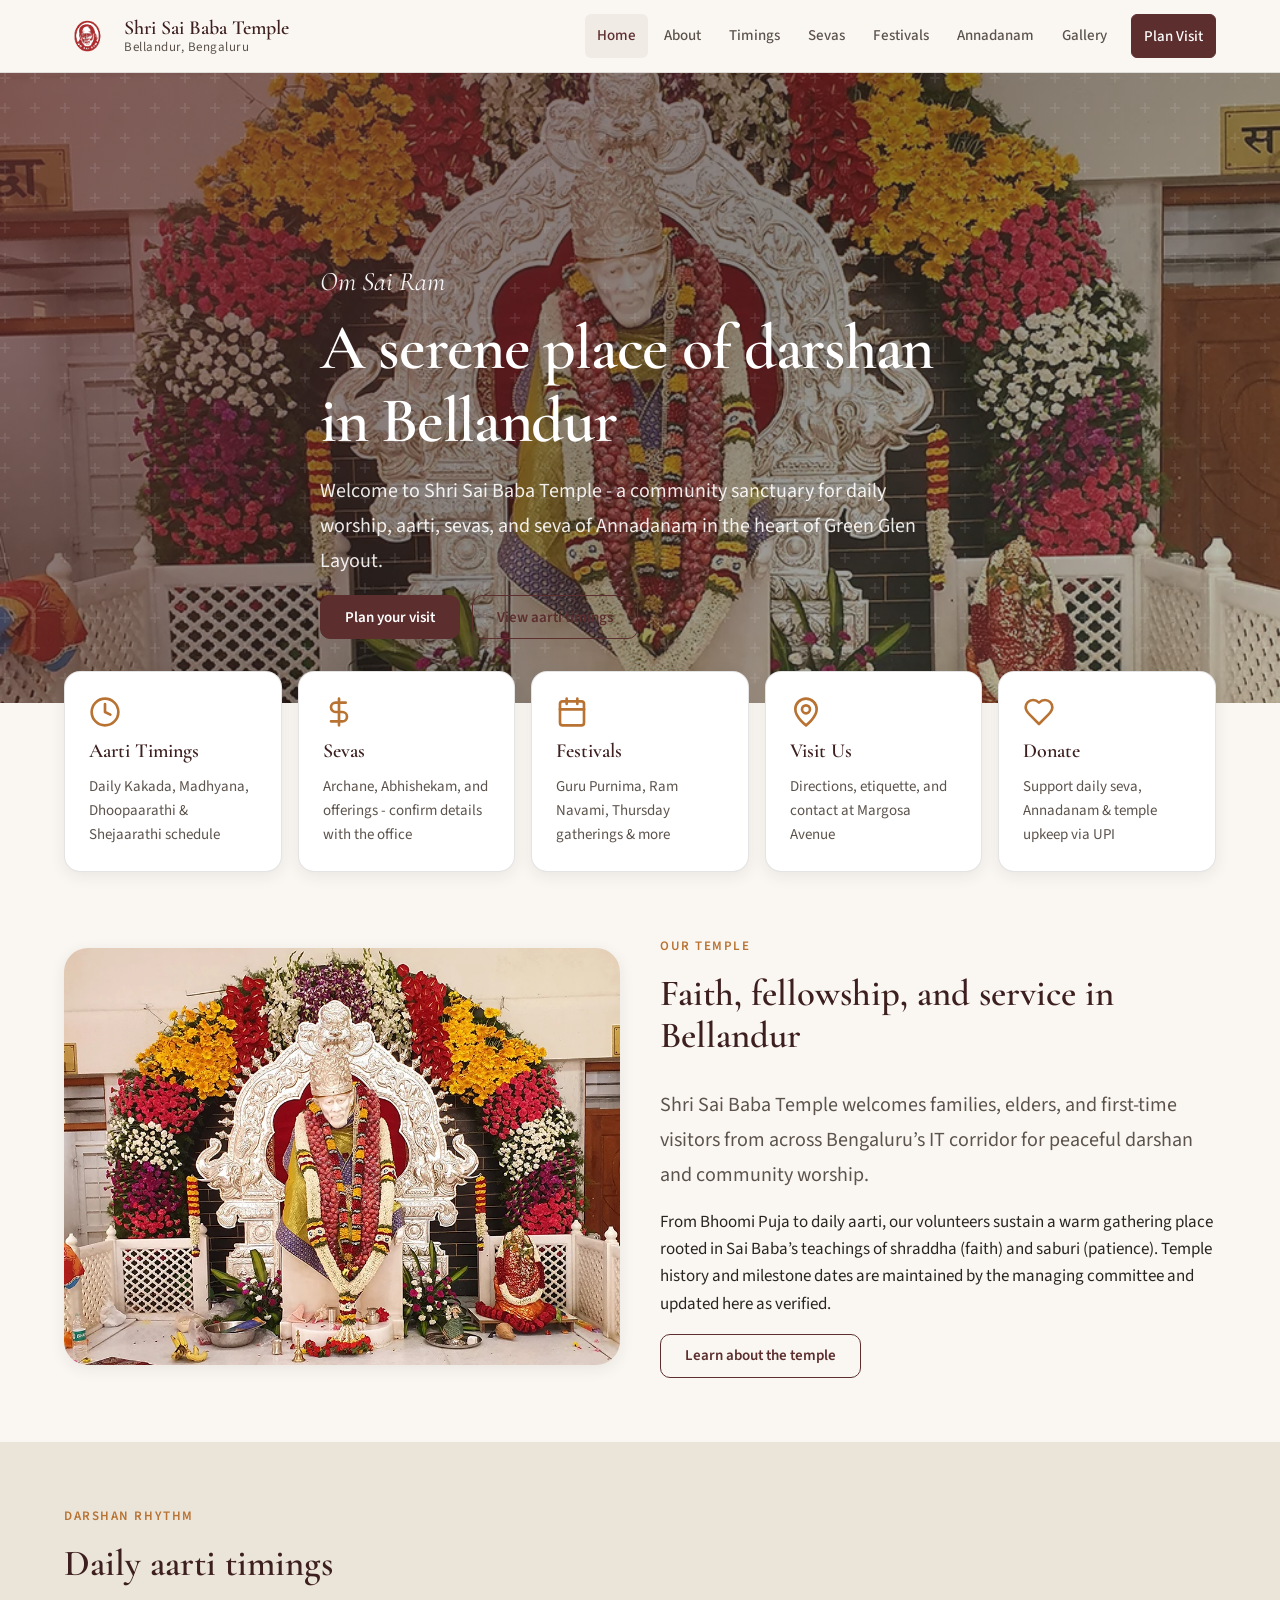
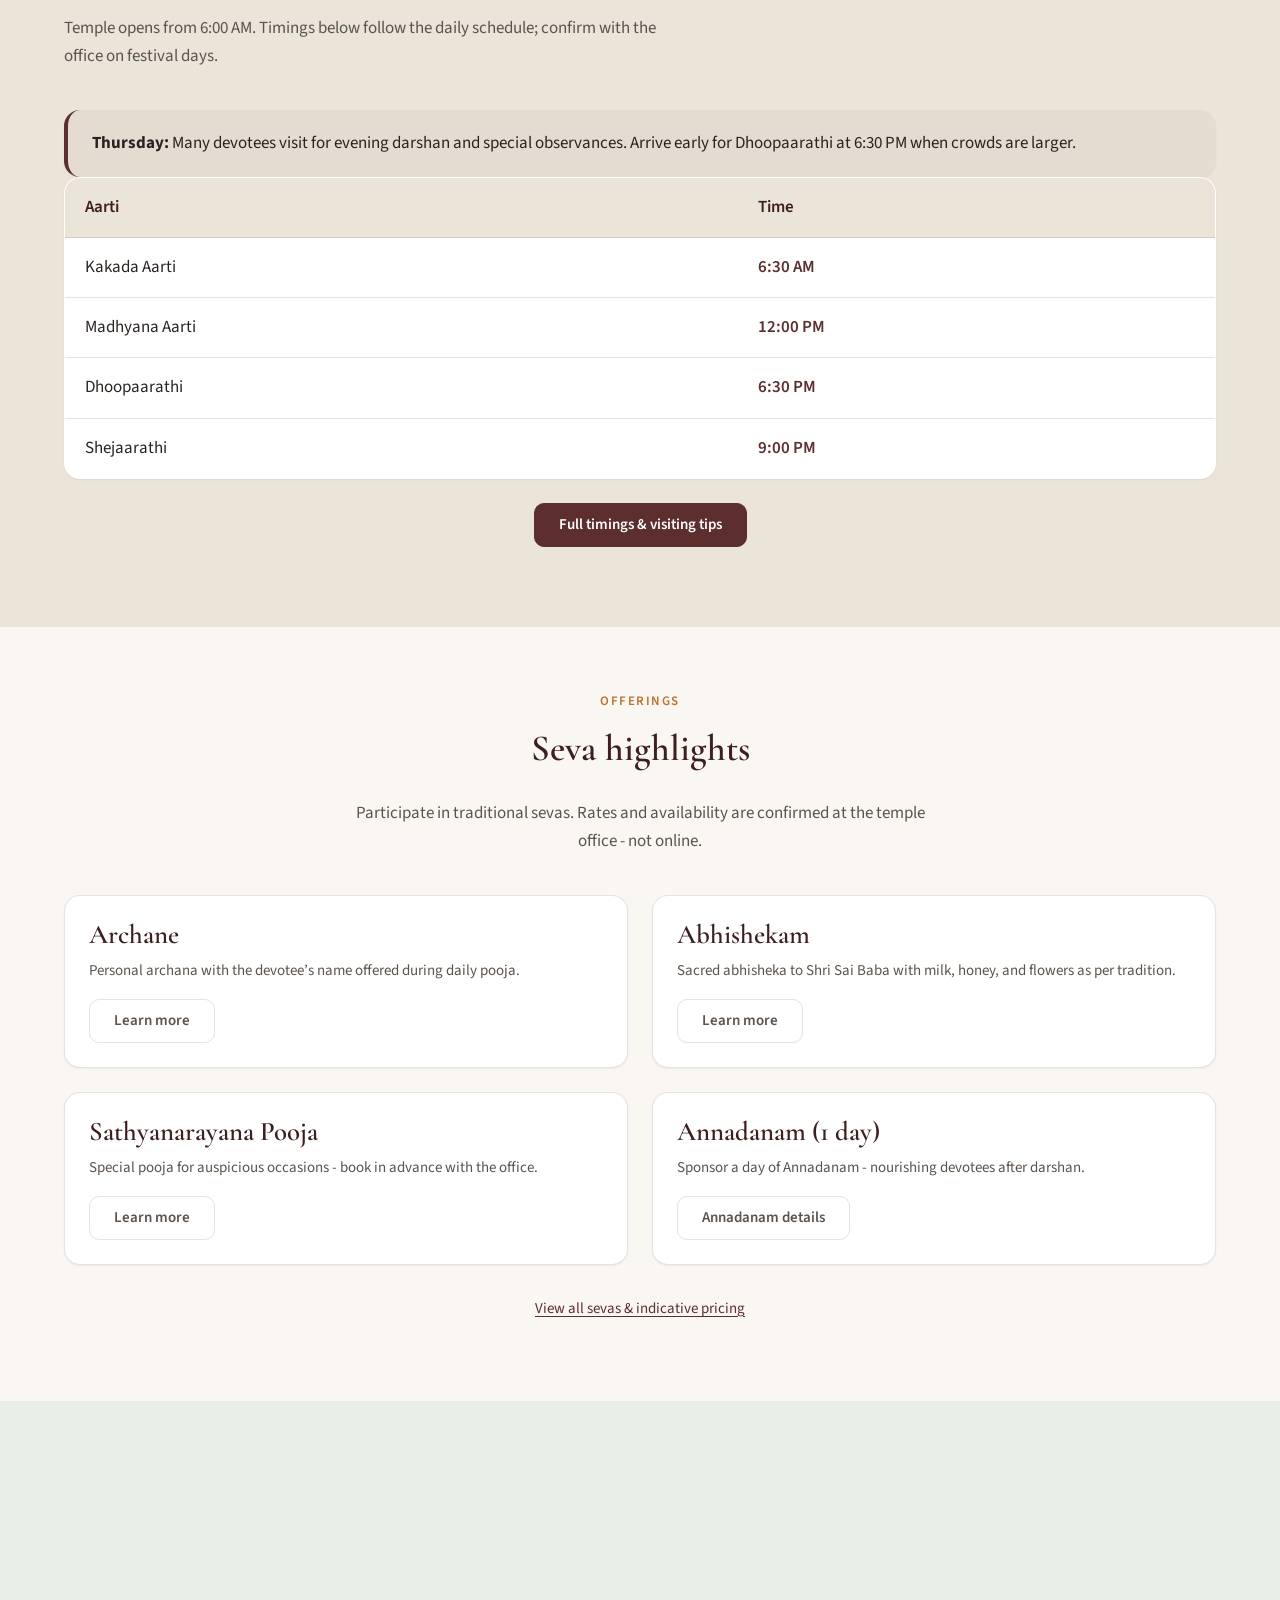
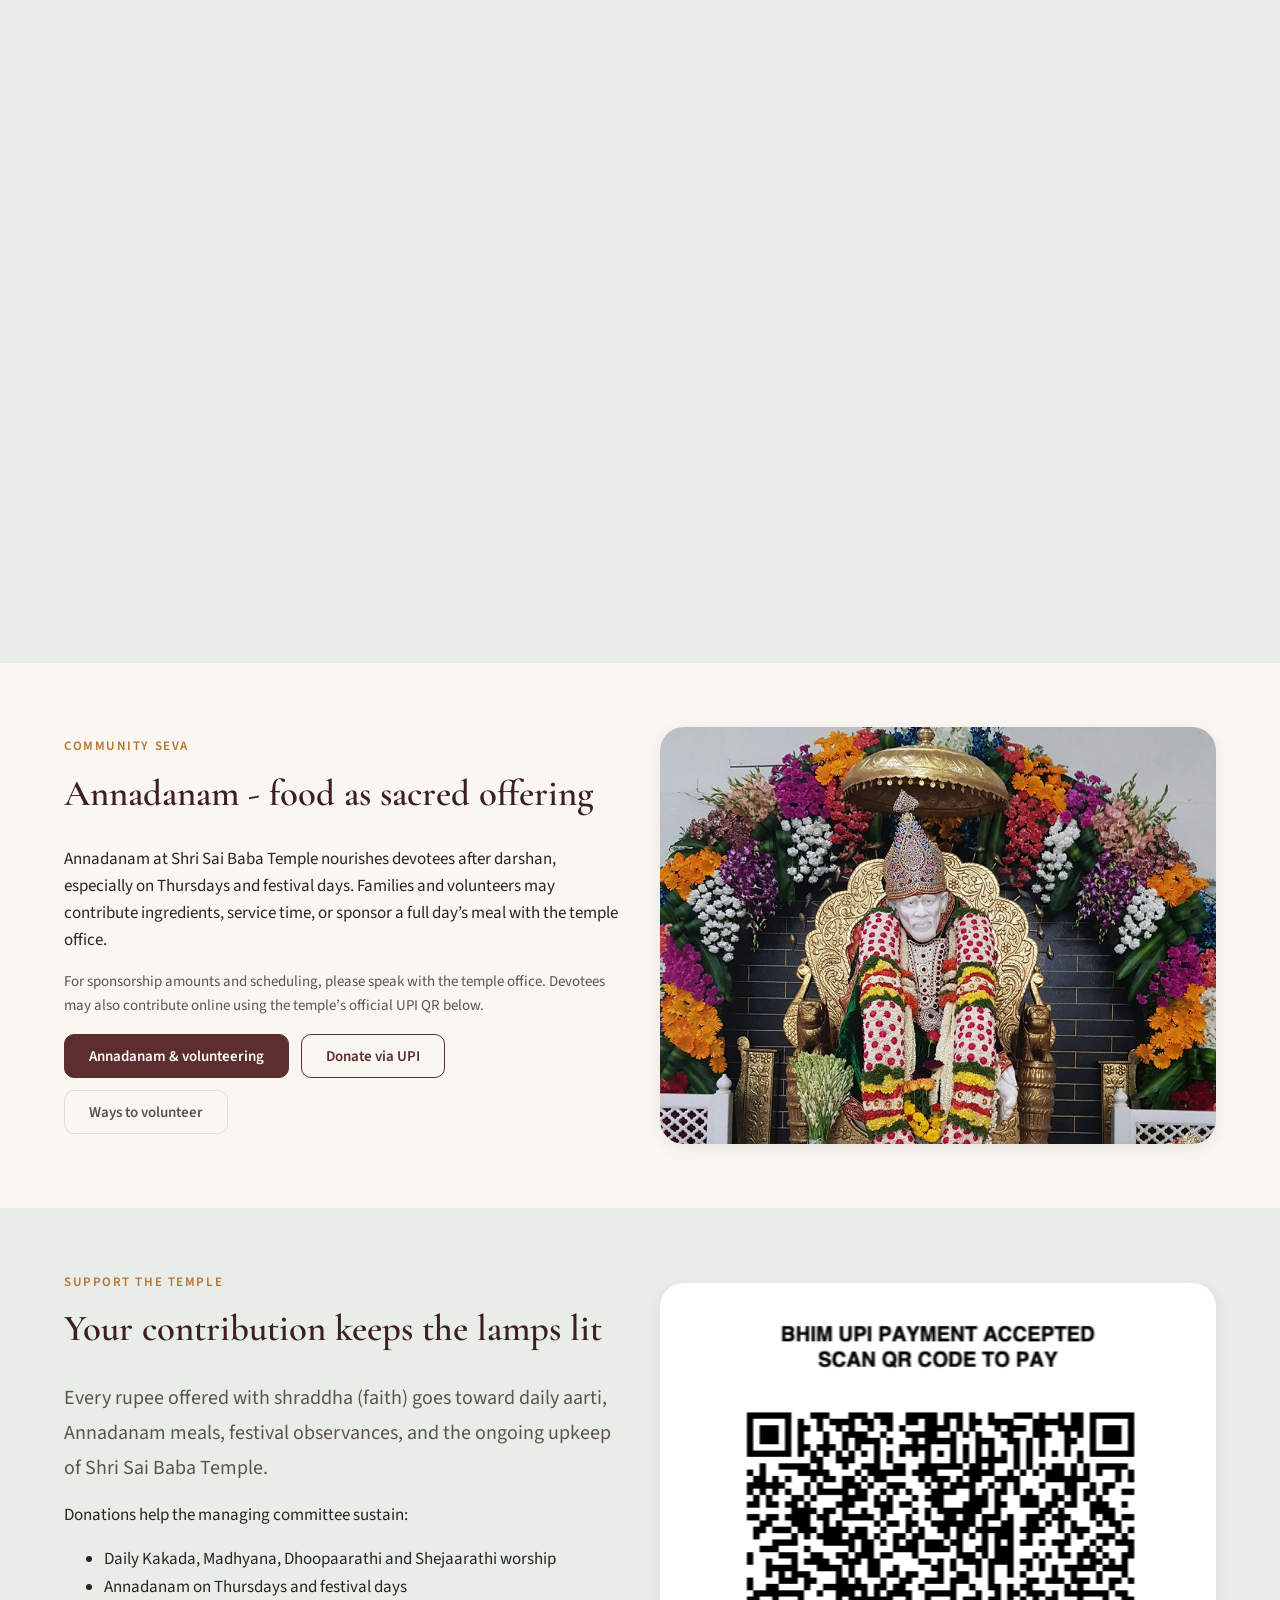
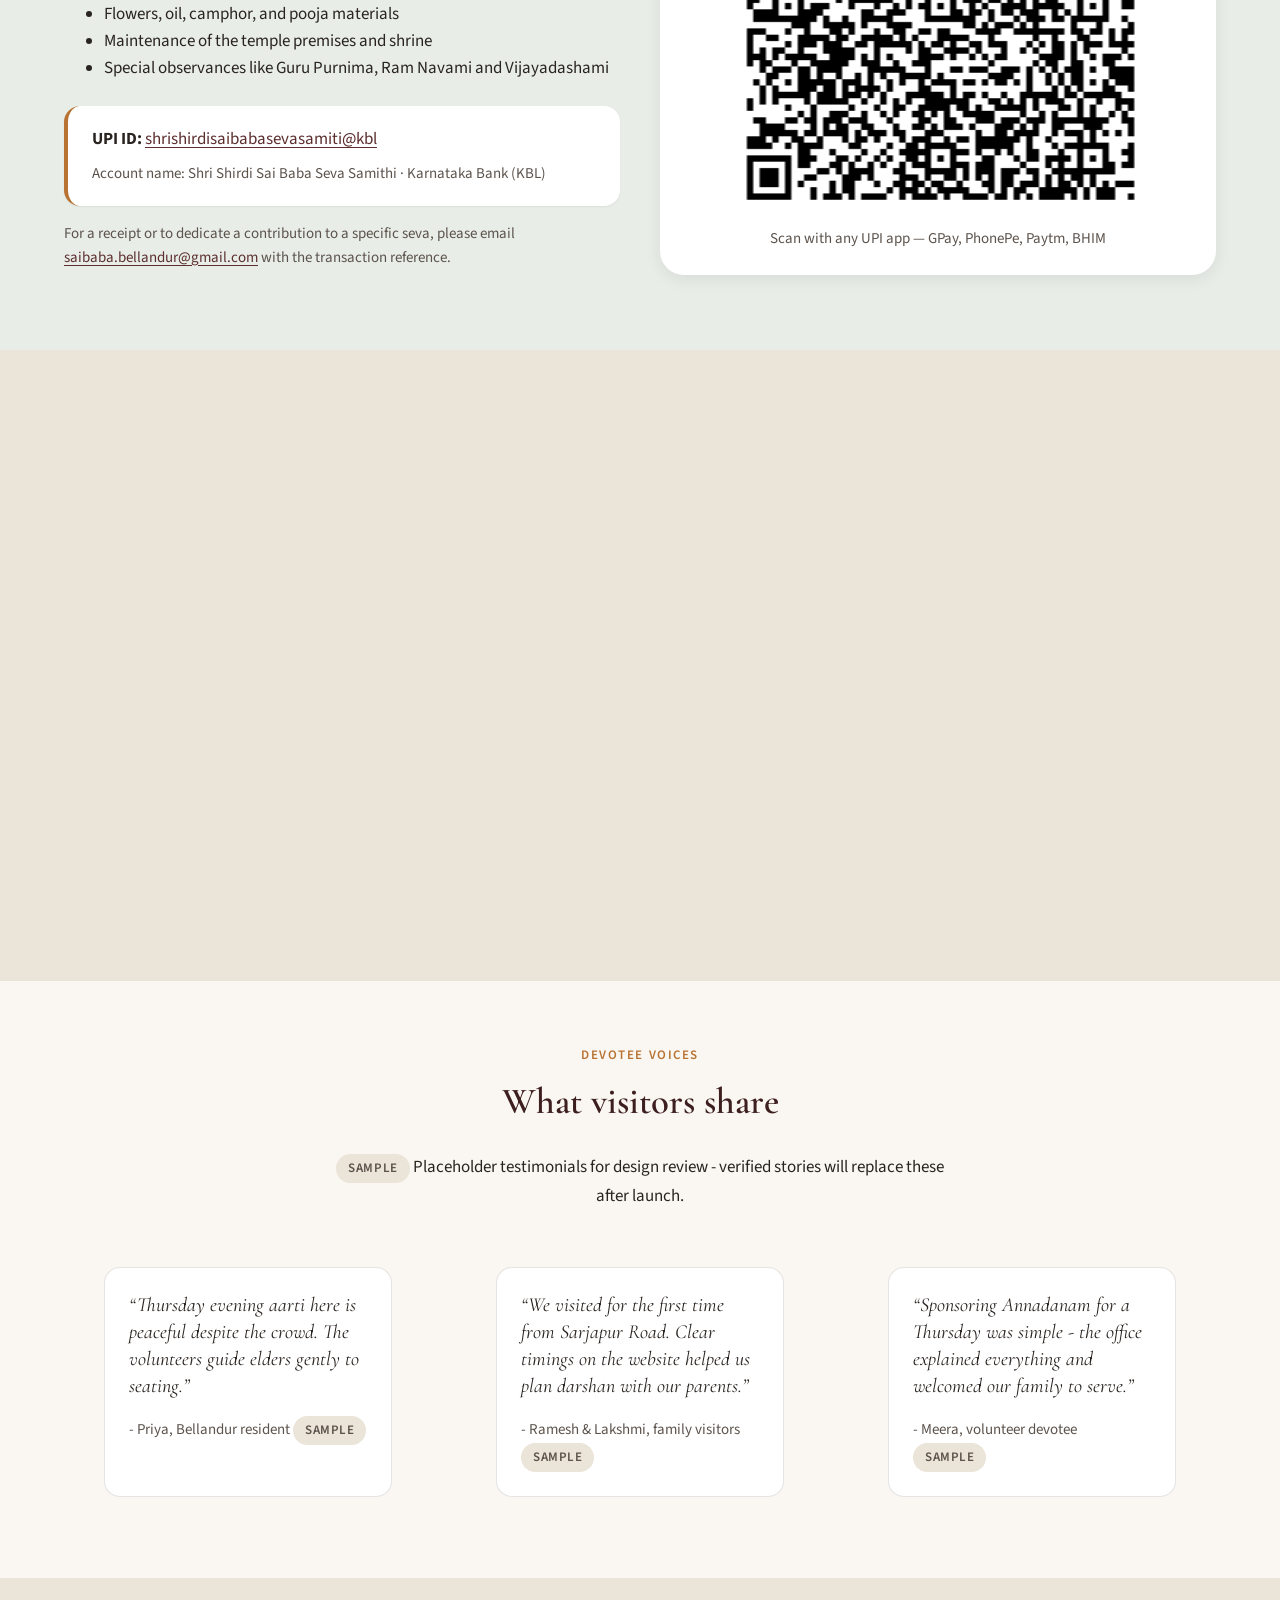
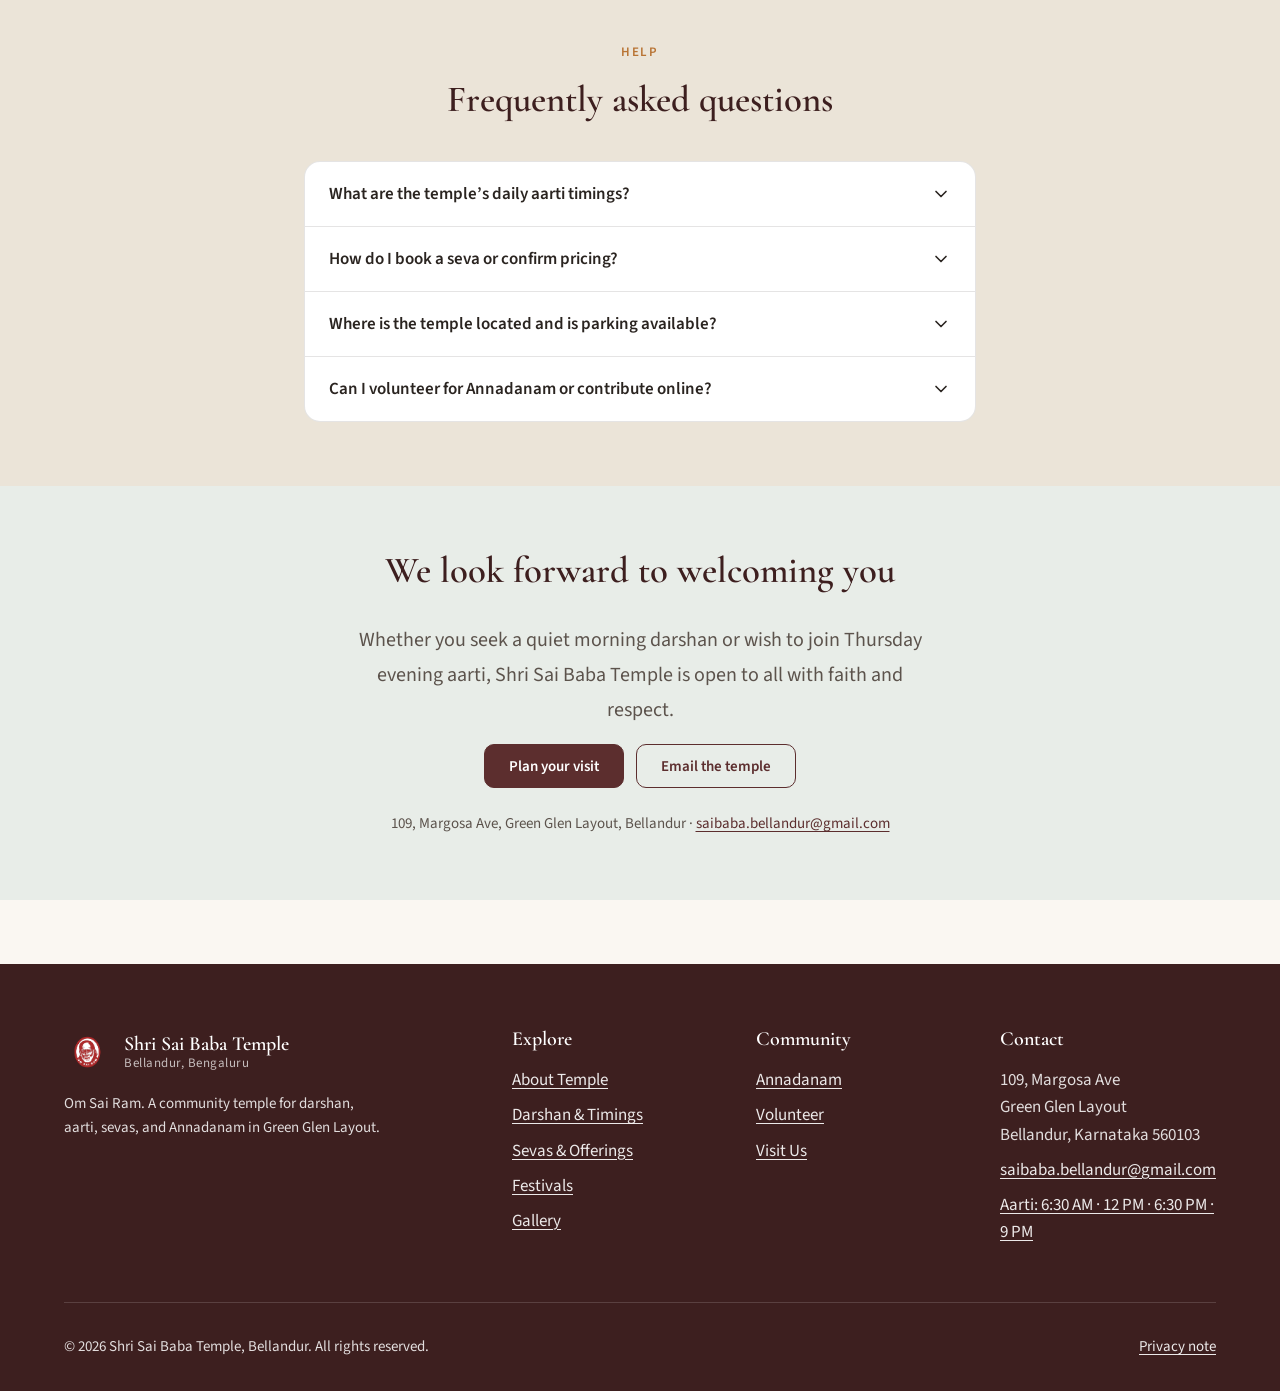
==== commit b4b035c0: "Enhance index.html with donation section and update contact information - Added a new "Donate" secti" ====
--- a/index.html
+++ b/index.html
@@ -176,6 +176,14 @@
           <h2 class="quick-card__title">Visit Us</h2>
           <p class="quick-card__desc">Directions, etiquette, and contact at Margosa Avenue</p>
         </a>
+        <a href="#donate" class="quick-card">
+          <svg class="quick-card__icon" xmlns="http://www.w3.org/2000/svg" width="24" height="24" viewBox="0 0 24 24" fill="none" stroke="currentColor" stroke-width="2" stroke-linecap="round" stroke-linejoin="round"
+            aria-hidden="true">
+            <path d="M19 14c1.49-1.46 3-3.21 3-5.5A5.5 5.5 0 0 0 16.5 3c-1.76 0-3 .5-4.5 2-1.5-1.5-2.74-2-4.5-2A5.5 5.5 0 0 0 2 8.5c0 2.29 1.51 4.04 3 5.5l7 7Z"></path>
+          </svg>
+          <h2 class="quick-card__title">Donate</h2>
+          <p class="quick-card__desc">Support daily seva, Annadanam &amp; temple upkeep via UPI</p>
+        </a>
       </div>
     </div>
 
@@ -334,11 +342,41 @@
           <h2 id="annadanam-preview-heading">Annadanam - food as sacred offering</h2>
           <p>Annadanam at Shri Sai Baba Temple nourishes devotees after darshan, especially on Thursdays and festival days. Families and volunteers may contribute ingredients, service time, or sponsor a full day’s meal
             with the temple office.</p>
-          <p class="text-muted text-small">Sponsorship amounts and scheduling are arranged in person or by email - we do not accept online payments on this website.</p>
+          <p class="text-muted text-small">For sponsorship amounts and scheduling, please speak with the temple office. Devotees may also contribute online using the temple’s official UPI QR below.</p>
           <div class="btn-group">
             <a href="annadanam.html" class="btn btn--primary">Annadanam &amp; volunteering</a>
+            <a href="#donate" class="btn btn--secondary">Donate via UPI</a>
             <a href="volunteer.html" class="btn btn--ghost">Ways to volunteer</a>
           </div>
+        </div>
+      </div>
+    </section>
+
+    <section id="donate" class="section section--leaf" aria-labelledby="donate-heading">
+      <div class="container split">
+        <div>
+          <p class="eyebrow">Support the temple</p>
+          <h2 id="donate-heading">Your contribution keeps the lamps lit</h2>
+          <p class="lead">Every rupee offered with shraddha (faith) goes toward daily aarti, Annadanam meals, festival observances, and the ongoing upkeep of Shri Sai Baba Temple.</p>
+          <p>Donations help the managing committee sustain:</p>
+          <ul>
+            <li>Daily Kakada, Madhyana, Dhoopaarathi and Shejaarathi worship</li>
+            <li>Annadanam on Thursdays and festival days</li>
+            <li>Flowers, oil, camphor, and pooja materials</li>
+            <li>Maintenance of the temple premises and shrine</li>
+            <li>Special observances like Guru Purnima, Ram Navami and Vijayadashami</li>
+          </ul>
+          <div class="callout" role="note" style="margin-top: var(--space-6);">
+            <p class="mb-0"><strong>UPI ID:</strong>
+              <a href="upi://pay?pa=shrishirdisaibabasevasamiti@kbl&amp;pn=Shri%20Shirdi%20Sai%20Baba%20Seva%20Samithi&amp;cu=INR">shrishirdisaibabasevasamiti@kbl</a>
+            </p>
+            <p class="text-small text-muted mb-0" style="margin-top: var(--space-2);">Account name: Shri Shirdi Sai Baba Seva Samithi · Karnataka Bank (KBL)</p>
+          </div>
+          <p class="text-small text-muted" style="margin-top: var(--space-4);">For a receipt or to dedicate a contribution to a specific seva, please email <a href="mailto:saibaba.bellandur@gmail.com">saibaba.bellandur@gmail.com</a> with the transaction reference.</p>
+        </div>
+        <div class="split__media" style="background: var(--color-white); padding: var(--space-6); aspect-ratio: auto;">
+          <img src="assets/images/donate-qr.png" alt="BHIM UPI QR code for Shri Shirdi Sai Baba Seva Samithi (UPI ID: shrishirdisaibabasevasamiti@kbl)" width="400" height="400" loading="lazy" style="aspect-ratio: 1 / 1; object-fit: contain; background: var(--color-white);" />
+          <p class="text-center text-small text-muted mb-0" style="margin-top: var(--space-3);">Scan with any UPI app — GPay, PhonePe, Paytm, BHIM</p>
         </div>
       </div>
     </section>
@@ -472,8 +510,9 @@
               </button>
             </h3>
             <div id="faq-panel-4" class="accordion__panel" role="region" aria-labelledby="faq-trigger-4" hidden>
-              <p>Yes - volunteers are welcome for meal preparation and service. This website does not process payments; contact the office to sponsor Annadanam or learn about <a href="volunteer.html">volunteering</a> in
-                person.</p>
+              <p>Yes - volunteers are welcome for meal preparation and service. Devotees may also contribute online to the temple’s official UPI ID
+                <strong>shrishirdisaibabasevasamiti@kbl</strong> using the <a href="#donate">QR on the donation section</a>. For sponsorship of a specific Annadanam date or seva, please contact the office or email
+                <a href="mailto:saibaba.bellandur@gmail.com">saibaba.bellandur@gmail.com</a> with your transaction reference. <a href="volunteer.html">Volunteering details are here</a>.</p>
             </div>
           </div>
         </div>
